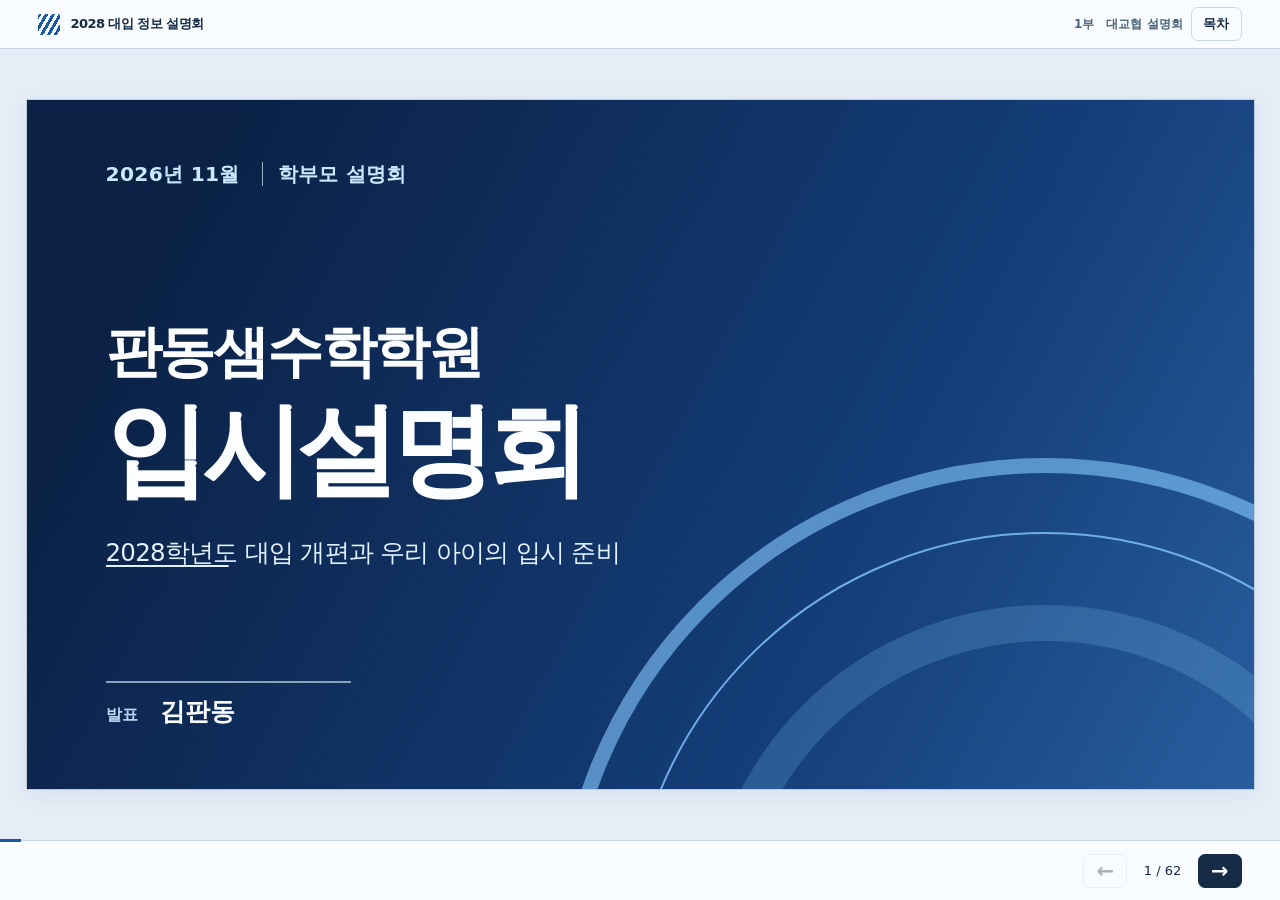
==== blue/index.html @ 4c24818c "Publish blue edition of the admissions presentation" ====
<!doctype html>
<html lang="ko"><head><meta charset="utf-8"><meta name="viewport" content="width=device-width, initial-scale=1,viewport-fit=cover"><meta name="theme-color" content="#12346a"><title>2028 대입 정보 설명회</title><style>
*{box-sizing:border-box}
:root{color-scheme:light;--paper:#f8faff;--ink:#162b46;--jade:#1b58a4;--bright:#8dd2ff;--rule:#c9d8e8;--pink:#a52457;--blue:#1565e4;--gold:#dfecfc;--nav:60px}
html,body{margin:0;height:100%;font-family:"Inter","Pretendard","Apple SD Gothic Neo","Malgun Gothic",system-ui,sans-serif;color:var(--ink);background:#e5edf7}
button,a,input,select{font:inherit}button,a{touch-action:manipulation}button{color:inherit;cursor:pointer}button:focus-visible,a:focus-visible,input:focus-visible,select:focus-visible{outline:3px solid #579eef;outline-offset:3px}button:disabled{opacity:.35;cursor:default}
body{display:grid;grid-template-rows:49px minmax(0,1fr) var(--nav);height:100dvh;overflow:hidden}
.top,.dock{display:flex;align-items:center;gap:12px;padding:0 clamp(12px,3vw,56px);background:#f8fbff;border-color:var(--rule);z-index:2}
.top{border-bottom:1px solid var(--rule);justify-content:space-between;font-size:13px}.brand{display:flex;gap:10px;align-items:center;font-weight:800;letter-spacing:-.04em}.brand i{width:22px;height:21px;display:inline-block;background:repeating-linear-gradient(120deg,var(--jade) 0 3px,transparent 3px 6px);border-radius:2px}.topright,.tools,.moves{display:flex;align-items:center;gap:8px}.partlabel{font-size:12px;font-weight:650;color:#4b647a}
button{background:transparent;border:1px solid var(--rule);border-radius:7px;padding:.43rem .72rem}.dock{border-top:1px solid var(--rule);justify-content:space-between;position:relative}.progress{position:absolute;top:-2px;left:0;height:3px;background:var(--jade);transition:width .25s}.count{font-size:13px;min-width:55px;text-align:center;font-variant-numeric:tabular-nums}.moves button{font-size:21px;font-weight:700;padding:1px 12px;height:34px}.moves #next{background:var(--ink);color:white;border-color:var(--ink)}.tools button,.topright button{font-size:13px;font-weight:650}
main{overflow:auto;overscroll-behavior:contain;padding:clamp(6px,1.4vh,18px) 12px;display:flex;align-items:safe center;justify-content:safe center}
.slide{width:min(96vw,calc((100dvh - 136px)*1.77778),1720px);flex:none;min-width:300px;aspect-ratio:16/9;container-type:inline-size;background:var(--paper);position:relative;border:1px solid #c0cdd9;box-shadow:0 4px 20px #1b345b12;display:flex;flex-direction:column;overflow:hidden;animation:paperIn .22s ease-out}
[hidden]{display:none!important}.sheetHead{margin:2.25cqw 3.3cqw 0;padding-bottom:1.15cqw;border-bottom:2px solid var(--ink);flex:none}.meta,.sheetFoot{display:flex;align-items:center;justify-content:space-between;gap:1em}.meta{font-size:.94cqw;font-weight:700;letter-spacing:.035em;color:#506d87}.meta span:first-child{color:var(--jade)}h1,h2,h3,p,figure,blockquote{margin:0}.sheetHead h1{font-size:clamp(17px,3.05cqw,56px);font-weight:800;letter-spacing:-.065em;line-height:1.14;margin-top:.58cqw;word-break:keep-all}.sheetFoot{font-size:.84cqw;color:#486176;border-top:1px solid var(--rule);padding:.58cqw 0;margin:0 3.3cqw;flex:none}.sheetFoot b{color:var(--ink);font-variant-numeric:tabular-nums}.content{margin:1.05cqw 3.3cqw;flex:1;min-height:0;display:flex;flex-direction:column;justify-content:center;gap:.8cqw;font-size:1.45cqw}.content>h3,.tablegroup h3{font-size:1.35cqw;letter-spacing:-.045em}.content h3{margin-bottom:.28cqw}.legend{float:right;display:flex;gap:.45cqw;margin-top:-1.48cqw}.legend b{font-size:.82cqw;padding:.15cqw .55cqw;background:#a52457;color:white;border-radius:2px}.legend b:nth-child(2){background:#2a3545}.legend b:nth-child(3){background:#2d61b3}.native{border-collapse:separate;border-spacing:0;width:100%;font-size:1.36cqw;line-height:1.18;text-align:center;letter-spacing:-.025em;font-variant-numeric:tabular-nums}.native th,.native td{padding:.38cqw .28cqw;border-bottom:1px solid var(--rule);border-right:1px solid #d0dae2;white-space:normal}.native td:last-child,.native th:last-child{border-right:0}.native thead th{background:#1a477a;color:white;font-weight:750}.native thead tr:nth-child(2) th{background:#dceafa;color:var(--ink)}.native tbody th{background:#e7ecf1;font-weight:700}.native td{background:#ffffff}.native tr:nth-child(even) td{background:#f0f3f7}.native .red,.native .hot{color:var(--pink);font-weight:800}.native .lime{color:#1b60d0;font-weight:750}.native .aqua{color:var(--blue);font-weight:750}.native td.tintgold,.native th.tintgold{background:#e1eefc}.native td.tintblue,.native th.tintblue{background:#ddeaf5}.columns,.types4,.zone,.scatter{display:flex;gap:1.1cqw;align-items:flex-start}.columns>*{flex:1;min-width:0}.columns .native{font-size:1.22cqw}.tablegroup h3{background:#e5eaef;border-top:3px solid var(--jade);padding:.5cqw;text-align:center}.tablegroup:nth-child(2) h3{border-color:#5199ec}.tablegroup:nth-child(3) h3{border-color:#554a79}.ribbon{background:#193d69;color:white;border-left:.55cqw solid var(--bright);padding:.64cqw 1.15cqw;font-size:1.35cqw;font-weight:650;line-height:1.35}.twostack{display:grid;gap:1.25cqw}.zone{align-items:stretch}.zone>div{flex:1}.zone>table{width:54%}.zone p{padding:1.25cqw;border-left:.5cqw solid #6da6e6;background:#e2ecf8;margin-bottom:.9cqw}.zone p:nth-child(2){background:#f8e2e9;border-color:#c95778}.zone p b{margin-left:1cqw}.compare{font-size:1.63cqw}.compare td,.compare th{padding:1.05cqw .6cqw}.region td:nth-child(7){background:#e2ecf5;font-weight:800}.region tbody tr:nth-child(-n+3) td:nth-child(6){background:#e0edfc}.region tbody tr:first-child td:nth-child(2),.region tbody tr:first-child td:nth-child(8){color:var(--pink);font-weight:800}
.itemlist{display:grid;gap:.68cqw}.itemlist>div{display:flex;align-items:baseline;gap:1.5cqw;padding:.8cqw 1cqw;border-bottom:1px solid var(--rule)}.itemlist>div:first-child{border-top:2px solid var(--ink)}.itemlist b{flex:0 0 auto;min-width:3.2cqw;font-size:1.55cqw;color:var(--jade)}.itemlist p{line-height:1.43;white-space:pre-line;word-break:keep-all;font-weight:540}.extract{font-size:1.66cqw;line-height:1.7;border-left:.5cqw solid #a1c3e9;padding:1.3cqw 2cqw;background:#e9eef4}.terms td,.terms th{padding:.28cqw .3cqw}.chart{display:grid;gap:1.15cqw}.keys{display:flex;gap:.55cqw;justify-content:flex-end}.keys i{font-style:normal;padding:.25cqw .75cqw}.barrow{display:flex;align-items:center;gap:1.4cqw}.barrow>b{width:6cqw}.barrow>div{flex:1;display:flex}.barrow span{text-align:center;padding:.62cqw 0;min-width:0;font-weight:750}.k0{background:#183c67;color:white}.k1{background:#3273a6;color:white}.k2{background:#a8d7ea;color:#1b4281}.k3{background:#d8d3f3;color:#32304c}.axis{border-top:1px solid #9fb3c4;padding-top:.35cqw;margin-left:7.4cqw;display:flex;justify-content:space-between;font-size:1cqw}.bands,.letters{display:flex;width:100%;align-items:stretch}.bands>div,.letters span{background:#33558c;color:white;min-width:0;text-align:center;padding:1cqw .1cqw;border-right:1px solid #ffffff8c}.bands>div:nth-child(even),.letters span:nth-child(even){background:#4c7aa2}.bands b,.bands small{display:block}.bands small{font-size:1.1cqw;margin-top:.4cqw}.comparebands{padding:3.3cqw 0;display:grid;gap:4.3cqw;background:linear-gradient(90deg,transparent 10%,#dae3ed 10% 34%,#e0e8f0 34% 66%,#dae3ed 66% 90%,transparent 90%)}.comparebands .bands:last-child>div,.slide[data-n="34"] .bands>div{background:#aaccf3;color:#242d3c}.comparebands .bands:last-child>div:nth-child(even){background:#cce1f8}.scatter>table{width:51%}.scatter figure{flex:1}.scatter img{width:100%;display:block}.scatter figcaption{font-size:1.17cqw;text-align:center;font-weight:700}.types4 section{flex:1;min-width:0;align-self:stretch;border-top:.5cqw solid var(--jade);padding:.8cqw;background:#edf1f5}.types4 h3{font-size:1.65cqw}.types4 small{color:var(--jade);font-weight:800}.types4 p{font-size:1.27cqw;line-height:1.55}.types4 p b{color:#992751}.mini{font-size:.89cqw}.slide[data-n="15"] .native{font-size:1.07cqw}.slide[data-n="15"] .native :is(th,td){padding:.19cqw .15cqw}.slide[data-n="13"] .itemlist p,.slide[data-n="23"] .itemlist p{font-size:1.27cqw}
.hero,.divider,.contents,.end,.closing{height:100%;padding:4.8cqw 5.5cqw;position:relative}.hero,.divider{isolation:isolate;background:#12346a;color:#f7fafd;overflow:hidden}.hero:after,.divider:after{content:"";position:absolute;right:-11%;top:-8%;width:42%;height:145%;background:repeating-linear-gradient(133deg,transparent 0 18px,#e9f2fd48 18px 20px,transparent 20px 33px);transform:skewX(-13deg);z-index:-1}.hero:before{content:"";position:absolute;top:4.7cqw;left:5.6cqw;width:11cqw;height:.5cqw;background:var(--bright)}.year{font-weight:850;letter-spacing:-.095em;font-size:16cqw;line-height:1.06;margin-top:2.2cqw;color:var(--bright)}.hero h1,.end h1{font-size:7.1cqw;letter-spacing:-.085em;line-height:1.12}.occasion{margin-top:2cqw;font-size:2.2cqw;font-weight:650;letter-spacing:-.04em}.authors{margin:4cqw 0 1cqw;font-size:1.4cqw;color:#d1dbe3}.authors b{color:white}.hero small,.divider small,.end small{font-size:1.2cqw}.contents h1{font-size:5cqw;letter-spacing:-.08em;margin:1.3cqw 0 2.4cqw}.contents small{color:var(--jade);font-weight:700}.contents a{display:flex;align-items:center;gap:2cqw;border-top:1px solid #bdcbd7;text-decoration:none;color:inherit;padding:1cqw .3cqw;font-size:2.05cqw;font-weight:650;letter-spacing:-.05em}.contents a b{font-size:1.4cqw;color:var(--jade)}.contents a span{margin-left:auto;color:var(--jade)}.divider{display:flex;flex-direction:column;justify-content:center;gap:1.8cqw}.divider small{color:#d3dce4}.chapterNo{font-size:2.55cqw;color:var(--bright);font-weight:750;margin-top:2.2cqw}.divider h1{font-size:5.7cqw;line-height:1.12;letter-spacing:-.08em;max-width:83%}.divider blockquote{margin:2cqw 0;border-left:.38cqw solid var(--bright);padding-left:1.6cqw;font-size:2.5cqw;line-height:1.5;letter-spacing:-.045em}.closing,.end{display:flex;flex-direction:column;justify-content:center;gap:2.7cqw}.closing p,.end p{font-size:1.8cqw;line-height:1.8}.closing h1{font-size:4.3cqw;letter-spacing:-.065em}.end{background:#e0edff}.end h1{color:#234c80}.end small{margin-top:3cqw}
.slide[data-n="17"] .native{font-size:1.1cqw}.slide[data-n="49"] .itemlist{gap:.3cqw}.slide[data-n="49"] .itemlist>div{padding:.38cqw .9cqw}.ratio tr:nth-child(n) td:nth-last-child(-n+4){background:#e5f0fc}.slide[data-n="12"] .native{font-size:1.2cqw}
dialog{border:1px solid #c4d1db;border-radius:14px;color:var(--ink);padding:0;width:min(720px,94vw);max-height:88dvh;background:#f8fbff;box-shadow:0 24px 96px #051c2d4d}dialog::backdrop{background:#0d2243b8}dialog .dialogHead{display:flex;gap:10px;align-items:center;justify-content:space-between;background:#f7f9fc;border-bottom:1px solid var(--rule);padding:13px 18px;position:sticky;top:0;z-index:2}dialog h2{font-size:19px}dialog .inside{padding:16px 18px;line-height:1.6}dialog img{display:block;width:100%;height:auto}dialog.original{width:min(1500px,98vw)}dialog.original .inside{padding:4px}dialog a{color:#1256c2}.tocLinks{display:grid;gap:3px}.tocLinks a{display:flex;gap:12px;align-items:baseline;padding:7px 9px;text-decoration:none;border-bottom:1px solid var(--rule);font-size:14px;color:var(--ink)}.tocLinks a b{font-size:12px;color:var(--jade)}.tocLinks a[aria-current]{background:#dce9f4}.jumpParts{display:flex;gap:8px;flex-wrap:wrap;margin-bottom:14px}.jumpParts a{background:#e1e9f0;border-radius:5px;padding:4px 9px}.proofList{padding-left:20px}.proofList li{margin:.55rem 0}.proofList small{display:block;color:#496176}.sr{position:absolute;width:1px;height:1px;padding:0;margin:-1px;overflow:hidden;clip-path:inset(50%);white-space:nowrap;border:0}
.slide.mapSlide{background:#111f2a;border-color:#1e3356;color:#f1f5fa}.scene{height:100%;display:flex;flex-direction:column;padding:2.9cqw 4.1cqw 2cqw;gap:1.15cqw;background:radial-gradient(ellipse at 90% 0,#2a3f62,transparent 55%)}.scenehead small,.story small{font-size:1.14cqw;color:#c5def4;font-weight:680;letter-spacing:.035em}.scenehead h1{font-size:3.8cqw;line-height:1.13;letter-spacing:-.07em;margin:.6cqw 0}.mapbox{display:flex;align-items:center;justify-content:center;background:radial-gradient(#7491aa40 1px,transparent 1px) 0 0 / 16px 16px;border-block:1px solid #516c84;overflow:hidden}.transit{width:100%;height:17.5cqw;display:block}.transit path{fill:none;stroke-width:5;stroke-linecap:round}.transit .base{stroke:#dee9f6}.earlyline{stroke:#d1e4fb}.lateline{stroke:#87c1f4}.transit.early .lateline,.transit.late .earlyline{opacity:.23}.station circle{fill:#182a47;stroke:#f1f6fa;stroke-width:2}.station.selected circle{fill:#b3d3f8;stroke:#e6f0fd;stroke-width:3}.station text{fill:#f6f9fc;font-size:14px;letter-spacing:-.03em;text-anchor:middle;font-weight:650}.transit .ripple{stroke:#bedaf9;stroke-width:2;fill:none;transform-box:fill-box;transform-origin:center;animation:ripple 1.8s ease-out 2}.steptabs{display:flex;gap:.6cqw;flex-wrap:wrap}.steptabs button{color:#ccd6e0;border:1px solid #526e86;border-radius:999px;background:#1b3039;font-size:1.23cqw;padding:.5cqw 1.05cqw}.steptabs button[aria-pressed=true]{color:#1b293f;background:var(--bright);border-color:var(--bright);font-weight:750}.story{margin:auto 0;display:grid;gap:1cqw;animation:paperIn .32s ease-out}.story h2{font-size:2.5cqw;letter-spacing:-.057em;line-height:1.25;margin:.25cqw 0 .55cqw}.story p{font-size:1.4cqw;line-height:1.56;color:#d9e1e8;word-break:keep-all}.months,.equation,.forkbox,.materials,.calendar{display:flex;align-items:center;gap:1.2cqw;flex-wrap:wrap;border-top:1px solid #496176;padding-top:1cqw}.months span,.materials span,.equation small,.forkbox span{font-size:1.18cqw}.months b,.equation strong,.forkbox strong,.materials .on{color:var(--bright)}.equation b,.equation strong,.forkbox strong{font-size:2.05cqw}.equation i,.forkbox i{color:#92a9bc;font-style:normal}.materials span{padding:.5cqw .75cqw;border:1px solid #536e87;border-radius:4px}.materials .on{border-color:var(--bright)}.calendar{display:grid;grid-template-columns:repeat(5,1fr);gap:.6cqw}.calendar>div{padding:.5cqw .85cqw;border-left:2px solid #b6d2f2}.calendar :is(b,span,small){display:block}.calendar b{font-size:2cqw;color:#ecf4fd}.calendar span{font-size:1.07cqw}
@keyframes paperIn{from{opacity:.45;transform:translateY(4px)}to{opacity:1;transform:none}}@keyframes ripple{from{transform:scale(.65);opacity:.95}to{transform:scale(1.6);opacity:0}}
main.zoom{display:block}.zoom .slide{width:max(1120px,110vw);margin:0 auto}.zoom .native tbody th:first-child{position:sticky;left:0;z-index:1}
@media(max-height:550px) and (orientation:landscape){body{grid-template-rows:31px minmax(0,1fr) 36px}.slide{width:min(96vw,calc((100dvh - 76px)*1.77778))}main{padding:3px}.top,.dock{padding:0 12px}.tools button,.topright button{font-size:12px;padding:2px 8px}.moves button{height:29px}.partlabel{font-size:11px}}
@media(max-width:700px) and (orientation:portrait){
 body{grid-template-rows:46px minmax(0,1fr) calc(54px + env(safe-area-inset-bottom))}.top,.dock{padding-inline:10px;gap:5px}.dock{padding-bottom:env(safe-area-inset-bottom)}.topright,.tools,.moves{gap:4px}.partlabel{display:none}.tools button,.topright button{font-size:12px;padding:6px 7px}.moves button{padding:1px 8px}.count{min-width:42px;font-size:11px}.brand{font-size:12px}.brand i{width:17px;height:17px}
 main{display:block;padding:7px}.slide{width:100%;min-width:0;min-height:calc(100dvh - 120px);height:auto;aspect-ratio:auto;border-radius:4px;overflow:visible}.sheetHead{margin:16px 13px 0;padding-bottom:10px}.sheetHead h1{font-size:25px;line-height:1.17;margin-top:6px}.meta{font-size:10px}.legend{float:none;margin:6px 0 0;gap:4px}.legend b{font-size:10px;padding:1px 5px}.content{font-size:15px;gap:12px;margin:13px 11px;display:block;min-width:0;overflow-x:auto}.content>*+*{margin-top:11px}.content h3,.tablegroup h3{font-size:15px}.tablegroup h3{padding:6px 3px}.native,.columns .native,.slide[data-n="15"] .native,.slide[data-n="12"] .native,.slide[data-n="17"] .native{font-size:13px;line-height:1.28}.native th,.native td,.slide[data-n="15"] .native :is(th,td){padding:5px 4px}.native th:first-child{position:sticky;left:0;z-index:1}.native tbody th{white-space:nowrap}.native td{min-width:34px}.sheetFoot{font-size:10px;margin:10px 13px;padding:7px 0}.columns,.types4,.zone,.scatter{display:grid;gap:13px}.zone>table,.scatter>table{width:100%}.twostack{gap:12px}.ribbon{font-size:14px;padding:8px 10px}.itemlist{gap:0}.itemlist>div{padding:10px 2px;gap:10px;align-items:flex-start}.itemlist b{font-size:14px;min-width:24px}.itemlist p,.slide[data-n="13"] .itemlist p,.slide[data-n="23"] .itemlist p{font-size:14px;line-height:1.48}.extract{font-size:15px;padding:12px}.chart{gap:10px}.barrow>b{font-size:12px;width:41px}.barrow span{font-size:10px;padding:7px 0}.keys i,.axis{font-size:10px}.axis{margin-left:44px}.bands b,.letters span{font-size:12px}.bands small{font-size:10px}.comparebands{padding:30px 0;gap:38px}.zone p{font-size:16px;padding:10px}.types4 section{padding:10px}.types4 p,.types4 h3,.scatter figcaption{font-size:14px}.types4 small{font-size:12px}.hero,.divider,.contents,.end,.closing{flex:1;min-height:calc(100dvh - 125px);padding:32px 22px}.hero{display:flex;flex-direction:column;justify-content:center}.hero:before{top:32px;left:22px}.year{font-size:28cqw}.hero h1,.end h1{font-size:11cqw}.occasion{font-size:21px;margin:18px 0}.authors{font-size:14px;line-height:1.9;max-width:275px}.hero small,.divider small,.end small{font-size:12px}.contents h1{font-size:42px}.contents a{font-size:18px;padding:13px 0}.contents a b{font-size:14px}.chapterNo{font-size:20px}.divider h1{font-size:40px;max-width:100%}.divider blockquote{font-size:22px;padding-left:12px;margin:20px 0}.closing h1{font-size:30px}.closing p,.end p{font-size:16px}
 .scene{padding:20px 14px;min-height:calc(100dvh - 125px);gap:14px}.scenehead small,.story small{font-size:12px}.scenehead h1{font-size:28px;margin:6px 0}.mapbox{margin-inline:-7px}.transit{height:clamp(132px,41vw,220px)}.station text{font-size:17px}.steptabs{gap:5px}.steptabs button{font-size:13px;padding:5px 9px}.story{gap:12px;margin:0}.story h2{font-size:23px;margin:5px 0}.story p{font-size:15px}.months,.materials,.equation,.forkbox,.calendar{padding-top:12px;gap:6px}.materials span,.months span,.equation small,.forkbox span,.calendar small,.calendar span{font-size:12px}.equation b,.equation strong,.forkbox strong,.calendar b{font-size:18px}.calendar{grid-template-columns:repeat(3,1fr);row-gap:10px}.calendar>div{padding:3px 6px}
 main.zoom .slide{width:100%;margin:0}.zoom .content{font-size:18px}.zoom .native,.zoom .columns .native{font-size:17px}.zoom .native td{min-width:55px}.zoom .itemlist p{font-size:18px}
}
@media(prefers-reduced-motion:reduce){*,*:before,*:after{animation:none!important;transition:none!important;scroll-behavior:auto!important}}


.distribution{table-layout:fixed}.distribution thead tr:first-child th:first-child{width:32%}.distribution thead tr:first-child th:nth-child(2){width:18%}.distribution thead tr:first-child th:nth-child(3){width:50%}.grades{display:flex;justify-content:space-around;font-size:.95em}.native .plotcell{position:relative;padding:0;overflow:hidden}.dotrow{position:absolute;inset:0;overflow:hidden;background:#e1eefc}.dotrow img{display:block;position:absolute;width:100%;height:1500%;left:0}.scenehead h1,.story h2{word-break:keep-all;text-wrap:balance}.transit .trail{stroke:#cce2fa;stroke-width:3;stroke-dasharray:1;stroke-linecap:round;filter:drop-shadow(0 0 2px #afd1f8)}.typegrid{display:grid;grid-template-columns:repeat(4,1fr);border-block:1px solid #506b83}.typegrid>div{padding:.9cqw;border-right:1px solid #475e73}.typegrid>div:last-child{border-right:0}.typegrid .active{background:#d4e6fb;color:#1b2a43}.typegrid :is(b,small,span){display:block}.typegrid span{font-size:1.05cqw}.typegrid b{font-size:1.5cqw;margin:.3cqw 0}.typegrid small{font-size:1.1cqw;color:inherit;font-weight:450}.scoreSplit{display:flex;height:5.1cqw;align-items:stretch}.scoreSplit>div{width:60%;display:flex;align-items:center;gap:1.2cqw;background:#d4e5f5;color:#15366a;padding:.3cqw 1.3cqw}.scoreSplit>div+div{width:40%;background:#cbe1fa}.scoreSplit b{font-size:3.4cqw;line-height:1}.scoreSplit span{font-weight:700}.branchrail{display:flex;align-items:center;font-size:1.4cqw;gap:1cqw}.branchrail>b{font-size:1.6cqw}.branchrail>i{width:4cqw;height:2px;background:#bdd9f9}.branchrail>div{display:flex;gap:.6cqw}.branchrail span{border:1px solid #526e86;color:#b3c3d0;border-radius:3px;padding:.75cqw 1.4cqw}.branchrail .lit{background:#d5e7fb;color:#1c293e;font-weight:750;border-color:#d5e7fb}.inkEm{color:#9d2353;font-weight:750}.inkAqua{color:#145fd8;font-weight:750}.native strong{color:var(--pink)}.slide[data-n="10"] .comparebands{position:relative}.slide[data-n="10"] .comparebands:before,.slide[data-n="10"] .comparebands:after{content:"";position:absolute;top:3.1cqw;height:5.8cqw;width:5.7%;border:2px solid #3798c2;background:#499dc325;pointer-events:none}.slide[data-n="10"] .comparebands:before{left:34%}.slide[data-n="10"] .comparebands:after{left:60%;border-color:#a93378;background:#b7297425}.slide[data-n="34"] .letters:first-of-type span:nth-child(-n+2){box-shadow:inset 0 0 0 2px #dc739f}.slide[data-n="34"] .letters:last-child span:first-child{background:#4473a9}
@media(max-width:700px) and (orientation:portrait){.distribution{min-width:720px}.typegrid{grid-template-columns:repeat(2,1fr)}.typegrid>div{padding:7px 9px}.typegrid span,.typegrid small{font-size:11px}.typegrid b{font-size:15px}.scoreSplit{height:52px}.scoreSplit b{font-size:28px}.scoreSplit span{font-size:13px}.branchrail{font-size:12px;gap:5px}.branchrail>b{font-size:13px}.branchrail>i{width:10px}.branchrail span{padding:6px 5px}.slide[data-n="10"] .comparebands:before,.slide[data-n="10"] .comparebands:after{top:29px;height:38px}}


@media (max-width:700px) and (orientation:portrait){
  main:not(.zoom):has(.slide[data-n="1"]:not([hidden])){display:grid;align-items:center}
  main:not(.zoom) .slide[data-n="1"]{min-height:0;aspect-ratio:16 / 9;overflow:hidden}
  main:not(.zoom) .hero{display:block;min-height:0;padding:4.8cqw 5.5cqw}
  main:not(.zoom) .hero:before{top:4.7cqw;left:5.6cqw}
  main:not(.zoom) .hero .year{font-size:16cqw}
  main:not(.zoom) .hero h1{font-size:7.1cqw}
  main:not(.zoom) .hero .occasion{font-size:2.2cqw;margin:2cqw 0 0}
  main:not(.zoom) .hero .authors{font-size:1.4cqw;margin:4cqw 0 1cqw;line-height:normal}
}

/* Printed-table shading and text denote independent categories. */
.slide[data-n="8"] .source-group-1{--group-paper:#fbe6d5}
.slide[data-n="8"] .source-group-2{--group-paper:#ffffff}
.slide[data-n="8"] .source-group-3{--group-paper:#d4eaf6}
.slide[data-n="8"] .native tbody tr>:is(th,td){background:var(--group-paper)}
.slide[data-n="12"] .terms tbody td{background:white}
.slide[data-n="12"] .terms .term-cream td{background:#f1f7fe}
.slide[data-n="12"] .terms .term-peach td{background:#fde2cf}
.slide[data-n="12"] .terms tbody th{background:#f1f1f1}
.slide[data-n="12"] .terms tbody tr:nth-child(7) th{background:#ecf3f8}
.slide[data-n="12"] .terms td:last-child .inkEm{color:inherit;font-weight:inherit}
.slide .legend .med-key{background:#713c91}
.native td.med-min{color:#713c91;font-weight:800}
.slide .legend .science-key{background:#196136}
.slide[data-n="20"] tbody td{background:#ffffff;color:var(--ink);font-weight:500}
.slide[data-n="20"] tbody tr td:last-child{background:#eef5fd}
.science-ink{color:#196136;font-weight:800}
.subject-ink{color:#007080;font-weight:750}
.slide[data-n="21"] .native tbody tr>td{background:#ffffff}
.slide[data-n="21"] .native tbody tr>th,.slide[data-n="21"] .native tbody tr>td:last-child{background:#e3eefb}
.slide[data-n="21"] .native tbody tr.linked-cohort>:is(th,td){background:#dde9f7}
.slide[data-n="21"] .columns>div:nth-child(2) .tablegroup:last-child h3{background:#dbeafc;border-color:#368aea}
.aligned-scroll{width:100%;overflow:auto}
.slide .aligned-admissions{table-layout:fixed;font-size:1.24cqw}
.slide .aligned-admissions th,.slide .aligned-admissions td{padding:.37cqw .21cqw;overflow-wrap:anywhere}
.slide .aligned-admissions thead tr:first-child th{background:#daeafb;color:var(--ink);border-top:2px solid #3a89e2}
.slide .aligned-admissions thead tr:first-child th:last-child{background:#e2e8ed;border-color:#57758e}
.slide .aligned-admissions thead tr:nth-child(2) th:nth-child(n+6){background:#dce3e9}
.slide .aligned-admissions .table-gap,.slide .aligned-admissions .table-missing{background:var(--paper);border:none;padding:0}
.grade-figure{margin:0;font-variant-numeric:tabular-nums}
.grade-figure figcaption{display:flex;align-items:baseline;justify-content:space-between;margin-bottom:2.3cqw;font-size:1.6cqw;font-weight:750}
.grade-figure figcaption span{font-size:1.15cqw;color:#465e72;font-weight:500}
.grade-rows{display:grid;grid-template-columns:8.4cqw minmax(0,1fr);align-items:stretch}
.grade-rows h3{display:flex;align-items:center;font-size:1.85cqw;letter-spacing:-.035em;margin:0}
.grade-band{display:grid;min-height:7.9cqw}
.grade-band>div{background:#e3e9ee;color:#233045;display:flex;align-items:center;justify-content:center;flex-direction:column;border-right:1px solid var(--paper);min-width:0}
.grade-band>div:nth-child(even){background:#d7dfe7}
.grade-band b{font-size:2.05cqw;line-height:1.2;letter-spacing:-.03em}
.grade-band small{font-size:1.14cqw;margin-top:.3cqw}
.grade-rows h3:nth-last-child(2)+.grade-band>div{background:#dce4ee}
.grade-rows h3:nth-last-child(2)+.grade-band>.widest{background:#294776;color:white}
.grade-band .widest b{font-size:3.05cqw}
.grade-bridge{grid-column:2;position:relative;height:4.1cqw}
.grade-bridge>div{position:absolute;left:34%;width:32%;inset-block:0;display:grid;grid-template-columns:6fr 20fr 6fr}
.grade-bridge span{display:grid;place-items:center;font-size:1.2cqw;font-weight:700;color:#323e51;background:#e2e8ed}
.grade-bridge span:first-child{background:#d3e4ff;color:#184c83;border-block:2px solid #3978b7}
.grade-bridge span:last-child{background:#f7dce2;color:#872c44;border-block:2px solid #b74c67}
.grade-takeaway{margin:2cqw 0 1.3cqw 8.4cqw;font-size:1.5cqw;line-height:1.55;color:#3f4e66;word-break:keep-all}
.grade-takeaway b{color:var(--ink);margin-right:.35em}
.distribution .grades{display:grid;grid-template-columns:repeat(9,1fr)}
.distribution thead tr:last-child th:last-child{padding-inline:0}
.distribution .distribution-row{position:absolute;width:100%;height:100%;inset:0;display:block;background:#f1f7fd;fill:none}
.distribution-row .plot-grid{stroke:#98abc0;stroke-width:1;stroke-dasharray:4 3}
.distribution-row .plot-circles{stroke:#145ed5;stroke-width:1.9}
.distribution-row .plot-crosses{stroke:#9c372c;stroke-width:1.8;stroke-linecap:round}
.slide[data-n="35"]{--zone-col:#3e78ab;--zone-row:#b63864}
.slide[data-n="35"] .zone>div>p{background:#e2ecf4;border-color:var(--zone-col)}
.slide[data-n="35"] .zone>div>p:nth-child(2){background:#f6e3ea;border-color:var(--zone-row)}
.zone-direction{display:block;font-size:1.07cqw;font-weight:700;line-height:1.35;margin-bottom:.28cqw}
.slide[data-n="35"] .zones{table-layout:fixed}
.slide[data-n="35"] .zones tr>:first-child{width:21%}
.slide[data-n="35"] .zones [data-zone],.slide[data-n="35"] .zones th{position:relative}
/* Shared by the overview matrix and the full-size Zone example. */
.native.zones td[data-zone="1"] { --zone-paper: #d5e4f7; }
.native.zones td[data-zone="2"] { --zone-paper: #cbe1fa; }
.native.zones td[data-zone="3"] { --zone-paper: #e2dcf0; }
.native.zones td[data-zone="4"] { --zone-paper: #dce8f3; }
.native.zones td[data-zone="5"] { --zone-paper: #e3effc; }
.native.zones td[data-zone="6"] { --zone-paper: #f4d0d1; }
.native.zones td[data-zone="7"] { --zone-paper: #e4e9ee; }
.native.zones td[data-zone="8"] { --zone-paper: #c0d9ee; }
.native.zones td[data-zone="9"] { --zone-paper: #c6c3d4; }
.native.zones td[data-zone] { background: var(--zone-paper); }
.zones .zone-col::before,.zones .zone-row::after{content:"";position:absolute;pointer-events:none;z-index:1}
.zones .zone-col::before{background:var(--zone-col);width:max(3px,.34cqw);top:-1px;bottom:-1px;left:10%}
.zones .zone-row::after{background:var(--zone-row);height:max(3px,.34cqw);left:-1px;right:-1px;top:17%}
.zones thead .zone-col::before{top:16%;border-radius:3px 3px 0 0}
.zones tbody tr:nth-child(2) .zone-col::before{bottom:15%;border-radius:0 0 3px 3px}
.zones th.zone-row::after{left:14%;border-radius:3px 0 0 3px}
.zones tr:first-child td.zone-row:nth-child(3)::after{right:10%;border-radius:0 3px 3px 0}
@media(max-width:700px) and (orientation:portrait){
 .slide .aligned-admissions{font-size:13px;min-width:780px}
 .slide .aligned-admissions th,.slide .aligned-admissions td{padding:5px 4px}
 .grade-figure figcaption{font-size:16px;gap:8px;margin-bottom:15px}
 .grade-figure figcaption span{font-size:11px}
 .grade-rows{grid-template-columns:100%}
 .grade-rows h3{font-size:15px;margin:0 0 5px}
 .grade-rows h3:nth-last-child(2){margin:3px 0 5px}
 .grade-band{min-height:53px}
 .grade-band b{font-size:15px}.grade-band small{font-size:9px}
 .grade-band .widest b{font-size:22px}
 .grade-bridge{grid-column:1;height:26px}
 .grade-bridge span{font-size:11px}
 .grade-takeaway{margin:12px 0;font-size:14px}
 .zone-direction{font-size:12px}
}

.slide[data-n="35"] .zone [data-zone-key]{color:var(--ink)}
.slide[data-n="35"] [data-zone-key="1"]{background:#e6eff9}
.slide[data-n="35"] [data-zone-key="2"]{background:#cbe1fa}
.slide[data-n="35"] [data-zone-key="3"]{background:#e2dcf0}
.slide[data-n="35"] [data-zone-key="4"]{background:#dce8f3}

/* Data and keys share semantic ink. Cell shading is independent of the glyph color. */
:root{
  --ref-minimum:#a52457; --ref-medical:#713c91; --ref-science:#196136;
  --ref-record:#006c85; --ref-subject:#007080; --ref-plain:var(--ink,#162b46);
}
.legend [data-legend="minimum"],[data-source-ink="minimum"]{--reference-ink:var(--ref-minimum)}
.legend [data-legend="plain"]{--reference-ink:var(--ref-plain)}
.legend [data-legend="medical"],[data-source-ink="medical"]{--reference-ink:var(--ref-medical)}
.legend [data-legend="record"],[data-source-ink="record"]{--reference-ink:var(--ref-record)}
.legend [data-legend="science"],[data-source-ink="science"]{--reference-ink:var(--ref-science)}
[data-source-ink="subject"]{--reference-ink:var(--ref-subject)}
[data-source-ink="blue-note"]{--reference-ink:#344d82}
[data-source-ink="total"],[data-source-ink="coral"]{--reference-ink:#9c3c40}
[data-source-ink="on-dark"],[data-source-ink="header-focus"]{--reference-ink:#ffdc81}
.slide .legend b[data-legend]{background:var(--reference-ink);color:#ffffff}
.slide .content [data-source-ink]{color:var(--reference-ink);font-weight:750}
[data-source-paper="white"]{--reference-paper:#ffffff}
[data-source-paper="blue"]{--reference-paper:#e3eefb}
[data-source-paper="sky"]{--reference-paper:#c1e4f3}
[data-source-paper="cream"]{--reference-paper:#f4f7fc}
[data-source-paper="lemon"]{--reference-paper:#f6f3ad}
[data-source-paper="gold"]{--reference-paper:#f9dc86}
[data-source-paper="peach"]{--reference-paper:#f9e2d0}
[data-source-paper="pink"]{--reference-paper:#f5d5e2}
[data-source-paper="lilac"]{--reference-paper:#e3dff1}
[data-source-paper="gray"]{--reference-paper:#e1e6ed}
.slide[data-n] .content .native tr>[data-source-paper],
.slide[data-n] .content .itemlist>[data-source-paper]{background:var(--reference-paper)}
.slide[data-n="34"] .itemlist+.letters span:nth-child(-n+2){background:#91466a;color:#ffffff}
.slide[data-n="34"] .letters span:nth-child(3){color:#d0e4fb;font-weight:750}


[data-source-paper="mint"]{--reference-paper:#d9e9d4}
.slide[data-n="29"] thead th{background:#dbe7f2;color:#273957}
.slide[data-n="6"] mark.inkEm{color:#242c3a;background:#cee3fa}

.academy-cover{position:absolute;inset:0;display:flex;flex-direction:column;align-items:flex-start;justify-content:center;isolation:isolate;overflow:hidden;padding:4.8cqw 6.4cqw;background:#102d57;color:#fbfdff}
.cover-art{position:absolute;inset:0;z-index:-1;overflow:hidden;background:linear-gradient(118deg,#0b2145 12%,#143e79 68%,#285e9f)}
.cover-art i{position:absolute;right:-23cqw;bottom:-53cqw;width:80cqw;aspect-ratio:1;border:1.25cqw solid #86caff;border-radius:50%;opacity:.6}
.cover-art i:nth-child(2){right:-17cqw;bottom:-47cqw;width:68cqw;border-width:.18cqw;opacity:.8}
.cover-art i:nth-child(3){right:-11cqw;bottom:-41cqw;width:56cqw;border-width:3cqw;opacity:.2}
.cover-edition,.cover-speaker{font-size:1.65cqw;font-weight:650;letter-spacing:.015em}
.cover-edition{position:absolute;top:5cqw;left:6.4cqw;color:#cce8ff}.cover-edition span{margin-left:1.2cqw;padding-left:1.2cqw;border-left:1px solid #9aafc1}
.academy-cover h1{font-size:8.3cqw;letter-spacing:-.065em;line-height:1.16;font-weight:820}
.academy-cover h1 span{display:block;font-size:4.55cqw;font-weight:600;margin-bottom:.5cqw;letter-spacing:-.04em}
.cover-sub{font-size:2cqw;margin-top:2.2cqw;letter-spacing:-.03em;color:#e2f1ff}
.cover-speaker{position:absolute;bottom:5cqw;left:6.4cqw;border-top:.18cqw solid #8ba3b8;padding-top:1cqw;min-width:20cqw;font-size:2.05cqw}
.cover-speaker span{font-size:1.28cqw;margin-right:1cqw;color:#bdd9f6}
.family-inner{position:absolute;inset:0;display:flex;flex-direction:column;padding:2.1cqw 4.2cqw 1.25cqw;color:#1e355b;background:#f6f9fc;line-height:1.36;word-break:keep-all}
.family-inner header p,.family-inner footer{display:flex;justify-content:space-between;color:#475f74;font-size:1.08cqw;font-weight:650}
.family-inner h1{font-size:3.2cqw;line-height:1.2;letter-spacing:-.055em;margin:.5cqw 0 .95cqw}
.family-inner nav{display:flex;border-block:1px solid #b1c1cf}
.family-inner nav button{flex:1;border:0;border-right:1px solid #ccd7e0;border-radius:0;font-size:1.45cqw;font-weight:700;padding:.68cqw .2cqw}
.family-inner nav button:last-child{border-right:0}.family-inner nav button[aria-pressed=true]{background:#23558c;color:#ffffff}
.family-panel{flex:1;min-height:0;padding:1.45cqw 0 .7cqw;display:flex;flex-direction:column;justify-content:center;gap:1.05cqw}
.family-panel h2{font-size:2.65cqw;letter-spacing:-.055em;line-height:1.22}
.family-panel h3{font-size:2.05cqw;letter-spacing:-.05em;margin:0}.family-panel h4{font-size:1.5cqw;margin:1.4cqw 0 .45cqw}
.guide-pair{display:grid;grid-template-columns:1.16fr 1fr;gap:2.7cqw;align-items:stretch}
.cohorts{width:100%;border-collapse:collapse;margin-top:.9cqw;font-size:1.52cqw;font-variant-numeric:tabular-nums}
.cohorts :is(th,td){text-align:left;padding:.42cqw .8cqw;border-bottom:1px solid #cad5df}
.cohorts thead{font-size:1.24cqw;background:#e2e7ee}.cohorts tbody tr:nth-child(2){color:white;background:#2c589f;font-weight:750}
.cohorts tbody tr:nth-last-child(-n+2){background:#d1e5ff}
.guide-pair aside,.guide-plans article{background:#e8edf2;padding:1.7cqw 2cqw}
.family-panel p,.family-panel li,.family-panel dd{font-size:1.53cqw;line-height:1.45}
.guide-pair aside p,.guide-plans article p{margin-top:.55cqw}.family-panel ul{padding-left:1.45cqw;margin:.45cqw 0 0}.family-panel ul li+li{margin-top:.37cqw}
.family-panel .guide-note{margin-top:.45cqw;padding:.8cqw 1.1cqw;border-left:.35cqw solid #649ad9;background:#e4eef9;font-size:1.38cqw}
.family-inner footer{margin-top:auto;padding-top:.45cqw;border-top:1px solid #c1cdd9;font-size:.98cqw}
.guide-dates,.guide-summary{margin:.3cqw 0 0;padding:0;list-style:none}
.guide-dates li,.guide-summary div{display:grid;align-items:center;grid-template-columns:15cqw 13cqw 1fr;gap:1.4cqw;border-bottom:1px solid #c4d0db;padding:1.02cqw .8cqw}
.guide-dates li:nth-child(3){background:#dee8f4}.guide-dates strong,.guide-summary dt{color:#1e4a93;font-size:1.95cqw;font-weight:750}.guide-dates b{font-size:1.4cqw}
.guide-issues,.guide-plans{display:grid;grid-template-columns:1fr 1fr;gap:1.1cqw}
.guide-issues>div{border-top:.22cqw solid #6e8ca6;background:#e7ecf2;padding:1.3cqw 1.7cqw}.guide-issues small{display:block;font-size:1.2cqw;color:#486279;margin-bottom:.4cqw}
.guide-plans{gap:1.8cqw}.guide-plans article{border-top:.32cqw solid #3163b4}.guide-plans article+article{background:#e4eef9;border-color:#5192db}.guide-plans ul{margin-top:1.2cqw}.guide-plans li{padding:.25cqw 0}
.guide-summary div{grid-template-columns:21cqw 1fr;padding:1.4cqw 1cqw}.guide-summary dd{margin:0}
@media(prefers-reduced-motion:no-preference){.family-panel:not([hidden]){animation:paperIn .2s ease-out}}
@media(max-width:700px) and (orientation:portrait){
 main:not(.zoom):has(.slide[data-n="1"]:not([hidden])),main:not(.zoom):has(.family-guide:not([hidden])){display:flex;align-items:center;justify-content:center}
 main:not(.zoom) .slide[data-n="1"],main:not(.zoom) .family-guide{width:100%;height:auto;min-height:0;aspect-ratio:16/9;overflow:hidden}
 .zoom .slide[data-n="1"],.zoom .family-guide{aspect-ratio:16/9;min-height:0}
}

/* Part 1 reading cues. The base rules are also the reduced-motion and print state. */
body[data-former-map-count] .slide,
body[data-former-map-count] .family-panel:not([hidden]) { animation: none; }
[data-cue] {
  --cue-delay: 100ms;
  --cue-ease: cubic-bezier(.22,.68,.22,1);
}
[data-cue="line"] {
  --cue-length: 100%;
  background-image: linear-gradient(currentColor,currentColor);
  background-repeat: no-repeat;
  background-position: left bottom;
  background-size: var(--cue-length) max(1.5px,.09em);
  -webkit-box-decoration-break: clone;
  box-decoration-break: clone;
}
.cover-sub [data-cue="line"] { --cue-length: min(5em,100%); }
[data-cue]:not([data-cue="line"]) { position: relative; }
[data-cue]:not([data-cue="line"])::after {
  content: "";
  position: absolute;
  inset: 0;
  z-index: 1;
  pointer-events: none;
}
[data-cue="sweep"]::after, [data-cue="finish"]::after, [data-cue="down"]::after {
  background: #2e79ba21;
  box-shadow: inset 0 -2px #3e74a4;
}
[data-cue="down"]::after { box-shadow: inset 2px 0 #3e74a4; }
[data-cue="ring"]::after, [data-cue="finish"]::after {
  box-shadow: inset 0 0 0 2px #2e5eab, inset 0 0 0 3px #ffffffe0;
}
@keyframes cue-underline {
  from { background-size: 0 max(1.5px,.09em); }
  to { background-size: var(--cue-length) max(1.5px,.09em); }
}
@keyframes cue-right { from { clip-path: inset(0 100% 0 0); } to { clip-path: inset(0); } }
@keyframes cue-down { from { clip-path: inset(0 0 100% 0); } to { clip-path: inset(0); } }
@keyframes cue-outline { from { opacity: 0; } to { opacity: 1; } }
@keyframes cue-zone-fill { from { background-color: #e6eff9; } to { background-color: var(--zone-paper); } }

@media screen and (prefers-reduced-motion: no-preference) {
  .cue-active [data-cue="line"] {
    animation: cue-underline 350ms var(--cue-ease) var(--cue-delay) both;
  }
  .cue-active [data-cue]:not([data-cue="line"])::after {
    animation: var(--cue-reveal, cue-right) 320ms var(--cue-ease) var(--cue-delay) both;
  }
  .cue-active [data-cue="down"]::after { --cue-reveal: cue-down; }
  .cue-active [data-cue="ring"]::after { --cue-reveal: cue-outline; }

  /* Each segment runs inside its own matrix cell and follows it when zoomed. */
  .slide[data-n="35"].cue-active .zones .zone-col::before { animation: cue-down 125ms linear 100ms both; }
  .slide[data-n="35"].cue-active .zones tbody tr:first-child .zone-col::before { animation-delay: 225ms; }
  .slide[data-n="35"].cue-active .zones tbody tr:nth-child(2) .zone-col::before { animation-delay: 350ms; }
  .slide[data-n="35"].cue-active .zones .zone-row::after { animation: cue-right 125ms linear 450ms both; }
  .slide[data-n="35"].cue-active .zones td.zone-col.zone-row::after { animation-delay: 575ms; }
  .slide[data-n="35"].cue-active .zones td.zone-row:not(.zone-col)::after { animation-delay: 700ms; }
  .slide[data-n="35"].cue-active .zones [data-zone="1"] { animation: cue-zone-fill 310ms ease-out 825ms both; }
}
@media print {
  [data-cue], .zones { -webkit-print-color-adjust: exact; print-color-adjust: exact; }
}

/* Entry cues for the grade guide and the first minimum-score legend. */
.family-topic {
  align-self: flex-start;
  padding: .32cqw .9cqw;
  background: #23558c;
  color: white;
  font-size: 1.45cqw;
  font-weight: 700;
}
.cohorts .reform-possible { background-color: #d1e5ff; }
.legend-intro [data-legend="minimum"], .legend-intro [data-source-ink="minimum"] { --entry-delay: 500ms; }
.legend-intro [data-legend="plain"], .legend-intro [data-source-ink="plain"] { --entry-delay: 1450ms; }
.legend-intro [data-legend="medical"], .legend-intro [data-source-ink="medical"] { --entry-delay: 2400ms; }
.slide.legend-intro .content [data-source-ink="plain"] { --reference-ink: var(--ref-plain); font-weight: inherit; }

@keyframes grade-fill { from { background-size: 0% 100%; } to { background-size: 100% 100%; } }
@keyframes legend-appear { from { opacity: 0; } to { opacity: 1; } }
@keyframes legend-ink { from { color: #111111; } to { color: var(--reference-ink); } }
@keyframes plain-underline {
  0%, 100% { text-decoration-color: transparent; }
  35%, 70% { text-decoration-color: currentColor; }
}
@media screen and (prefers-reduced-motion: no-preference) {
  .family-guide:not([hidden]) .cohorts tr.reform-possible {
    background: linear-gradient(#d1e5ff, #d1e5ff) left center / 100% 100% no-repeat;
    animation: grade-fill 850ms ease-out both;
  }
  .legend-intro:not([hidden]) [data-legend] {
    animation: legend-appear 330ms ease-out var(--entry-delay) both;
  }
  .legend-intro:not([hidden]) [data-source-ink] {
    animation: legend-ink 420ms ease-out var(--entry-delay) both;
  }
  .legend-intro:not([hidden]) [data-source-ink="plain"] {
    text-decoration: underline transparent;
    text-underline-offset: .12em;
    animation: legend-ink 420ms ease-out var(--entry-delay) both,
               plain-underline 850ms ease-in-out var(--entry-delay) both;
  }
}

</style><style>
/* Phone reading layout for the Part 1 deck. */
@media screen and (pointer: coarse) and (max-width: 700px), screen and (pointer: coarse) and (orientation: landscape) and (max-height: 550px) and (max-width: 1000px) {
  body[data-former-map-count] {
    grid-template-rows: auto minmax(0, 1fr) auto;
    -webkit-text-size-adjust: 100%;
    text-size-adjust: 100%;
  }
  .top, .dock { padding: 3px max(8px, env(safe-area-inset-right)) 3px max(8px, env(safe-area-inset-left)); gap: 4px; }
  .dock { padding-bottom: max(3px, env(safe-area-inset-bottom)); flex-wrap: wrap; }
  .topright, .moves, .tools { gap: 3px; }
  .topright button, .tools button, .moves button { min-height: 36px; padding: 4px 7px; font-size: 13px; }
  .moves button { min-width: 36px; font-size: 20px; }
  .count { min-width: 45px; font-size: 12px; }
  .brand { font-size: 13px; }
  .partlabel { display: none; }
  body main, body main.zoom, body main:not(.zoom):has(.slide:not([hidden])) {
    display: block; padding: 6px; min-width: 0; overflow: auto;
  }
  body main .slide[data-n], body main:not(.zoom) .slide[data-n], body main.zoom .slide[data-n] {
    width: 100%; min-width: 0; max-width: 100%; height: auto; min-height: 0;
    aspect-ratio: auto; overflow: visible; margin: 0; word-break: keep-all;
    letter-spacing: normal; --reading-text: 16px; --table-text: 14px;
  }
  body main.zoom .slide[data-n] { --reading-text: 19px; --table-text: 17px; }
  .slide .sheetHead { margin: 16px 12px 0; padding: 0 0 10px; }
  .sheetHead .meta, .slide .sheetFoot { font-size: 12px; line-height: 1.4; }
  .slide .sheetHead h1 { font-size: 25px; line-height: 1.27; margin-top: 6px; }
  .sheetHead .legend { float: none; margin: 7px 0 0; gap: 5px; flex-wrap: wrap; }
  .sheetHead .legend b { font-size: 12px; padding: 2px 6px; }
  .slide .sheetFoot { margin: 10px 12px; padding-top: 8px; }
  main .slide .content {
    display: grid; grid-template-columns: minmax(0, 1fr); justify-content: stretch;
    margin: 14px 12px; gap: 14px; overflow: visible; font-size: var(--reading-text); line-height: 1.5;
  }
  .content > * + * { margin-top: 0; }
  .content :is(.columns, .types4, .zone, .scatter, .twostack), .guide-pair {
    display: grid; grid-template-columns: minmax(0, 1fr); gap: 16px;
  }
  .content :is(.columns, .types4, .tablegroup, .twostack, .zone) > *, .guide-pair > * { min-width: 0; }
  .tablegroup + .tablegroup { margin-top: 10px; }
  .content .tablegroup h3, .content > h3 { font-size: 16px; line-height: 1.4; padding: 6px; }

  /* The table owns horizontal movement. Its title, notes and slide footer stay in place. */
  .phone-scroll, .slide .aligned-scroll {
    width: 100%; max-width: 100%; min-width: 0; overflow-x: auto; overscroll-behavior-x: contain;
  }
  .slide[data-n] :is(.phone-scroll, .aligned-scroll) table {
    width: 100%; font-size: var(--table-text); line-height: 1.45; letter-spacing: normal;
  }
  .slide[data-n] :is(.phone-scroll, .aligned-scroll) :is(th, td) {
    padding: 6px; word-break: keep-all; overflow-wrap: normal; white-space: normal;
  }
  .slide[data-n] :is(.phone-scroll, .aligned-scroll) .native th:first-child:not(.phone-row-label) { position: static; }
  .slide[data-n] :is(.phone-scroll, .aligned-scroll) .phone-row-label {
    position: sticky; left: 0; z-index: 2;
  }
  .slide .aligned-scroll .aligned-admissions { min-width: 910px; }
  .phone-scroll .distribution { table-layout: auto; min-width: 54em; }
  .phone-scroll .native.zones { min-width: 380px; }
  .slide .phone-scroll .cohorts { margin: 0; }
  .slide .cohorts thead { font-size: var(--table-text); }
  .content .ribbon, .content .extract, .content .zone p { font-size: var(--reading-text); padding: 10px 12px; }
  .content .itemlist { gap: 0; }
  .slide[data-n] .itemlist > div { gap: 9px; padding: 9px 2px; align-items: baseline; }
  .slide[data-n] .content .itemlist p, .slide .types4 p { font-size: var(--reading-text); line-height: 1.55; }
  .slide .itemlist b, .slide .types4 small, .zone .zone-direction { font-size: 14px; }
  .slide .types4 section { padding: 12px; }
  .slide .types4 h3 { font-size: 18px; }
  .phone-scroll > .chart { min-width: 480px; gap: 10px; }
  .chart .barrow > b { width: 48px; font-size: 14px; }
  .chart .barrow span, .chart .keys i, .chart .axis { font-size: 12px; }
  .chart .axis { margin-left: 50px; }
  .phone-scroll > .grade-rows { min-width: 690px; grid-template-columns: minmax(0, 1fr); }
  .grade-rows .grade-band { min-height: 54px; }
  .grade-rows .grade-band b, .grade-rows h3 { font-size: 16px; }
  .grade-rows .grade-band small, .grade-rows .grade-bridge span { font-size: 12px; }
  .grade-rows .grade-bridge { grid-column: 1; height: 26px; }
  .grade-figure figcaption { font-size: 16px; gap: 8px; }
  .grade-figure figcaption span, .bands small { font-size: 12px; }
  .grade-figure .grade-takeaway { margin: 12px 0; font-size: var(--reading-text); }
  .letters span, .bands b { font-size: 14px; }

  .slide .family-inner { position: static; padding: 18px 12px 12px; gap: 12px; }
  .family-inner header p, .family-inner footer { font-size: 12px; flex-wrap: wrap; gap: 4px; }
  .family-inner h1 { font-size: 25px; line-height: 1.28; margin: 8px 0 0; }
  .family-inner .family-topic { font-size: 14px; padding: 4px 9px; }
  .family-inner .family-panel { padding: 0; gap: 12px; }
  .family-panel h2 { font-size: 20px; margin-bottom: 9px; }
  .family-panel h3 { font-size: 19px; }
  .family-panel h4 { font-size: 16px; margin: 12px 0 4px; }
  .family-panel .guide-pair aside { padding: 14px; }
  .family-panel p, .family-panel li, .family-panel .guide-note { font-size: var(--reading-text); line-height: 1.55; }
  .family-panel ul { padding-left: 1.2em; }
  .family-panel .guide-note { padding: 9px 12px; }

  .slide .academy-cover { position: relative; min-height: 62svh; padding: 24px; gap: 16px; }
  .academy-cover .cover-edition, .academy-cover .cover-speaker { position: static; font-size: 16px; }
  .academy-cover .cover-speaker span, .academy-cover .cover-edition span { font-size: 14px; }
  .academy-cover h1 { font-size: clamp(34px, 8vw, 52px); }
  .academy-cover h1 span { font-size: 23px; }
  .academy-cover .cover-sub { font-size: 18px; line-height: 1.5; margin: 0; }
  .slide :is(.contents, .divider, .end, .closing) { height: auto; min-height: 62svh; padding: 24px 18px; }
  .contents h1, .divider h1, .closing h1, .end h1 { font-size: 32px; max-width: 100%; }
  .contents a, .divider blockquote, .end p, .closing p, .divider .chapterNo { font-size: var(--reading-text); }
  .contents a { padding: 12px 0; }
  .contents a b, .contents small, .divider small, .end small { font-size: 13px; }
}

</style><style>
/* Part 1 opening chapter */
.intro-body {
  --forest: #24568c;
  flex: 1; min-height: 0; margin: 1.45cqw 3.3cqw;
  display: flex; flex-direction: column; justify-content: center;
  gap: .85em; font-size: 1.5cqw; line-height: 1.45; word-break: keep-all;
}
.intro-body h2 { font-size: 1.45em; line-height: 1.25; letter-spacing: -.04em; }
.intro-body h3 { font-size: 1.08em; line-height: 1.35; }
.intro-body em { color: var(--forest); font-style: normal; }
.intro-body small { font-size: .8em; }
.tone-0 { --tone: #2459ad; --wash: #e9eff4; }
.tone-1 { --tone: #365b85; --wash: #eaf0f5; }
.tone-2 { --tone: #794c79; --wash: #f2eaf0; }
.tone-3 { --tone: #865a23; --wash: #f7efdf; }



.route-root { margin: 0 auto; padding: .28em 1.4em; background: #194a83; color: #ffffff; font-weight: 750; }
.routes { display: grid; grid-template-columns: 3fr 1fr; gap: 1em; position: relative; margin-top: .55em; }
.routes::before { content: ""; position: absolute; top: -.78em; height: .72em; left: 37%; right: 12%; border: 2px solid #8ea5ba; border-bottom: 0; }
.route-root { position: relative; }
.route-root::after { content: ""; position: absolute; height: .88em; left: 50%; top: 100%; border-left: 2px solid #8ea5ba; }
.route-branch { text-align: center; background: #edf1f4; padding: .8em .72em; }
.route-branch.regular { background: #eaf0f7; }
.route-branch p { font-size: .86em; color: #475e73; margin-top: .2em; }
.route-children { display: flex; gap: .45em; margin-top: 1em; }
.route-leaf { flex: 1; min-width: 0; background: #ffffff; border-top: 3px solid var(--tone); padding: .65em .2em; position: relative; }
.route-leaf::before { content: ""; position: absolute; bottom: 100%; left: 50%; height: .6em; border-left: 2px solid var(--tone); }
.route-leaf:not(.revealed) { visibility: hidden; }
.route-leaf strong { display: inline-block; color: var(--tone); font-size: 1.28em; }
.route-leaf small { display: block; }
.intro-note { color: #486076; font-size: .87em; text-align: center; }
.gloss-tabs { display: grid; grid-template-columns: repeat(4,minmax(0,1fr)); gap: .4em; }
.gloss-tabs button { border-radius: 3px; font-weight: 700; font-size: .96em; padding: .52em .18em; background: #edf1f5; }
.gloss-tabs button[aria-selected=true] { background: var(--forest); color: white; }
.slide[data-n="intro-terms"] .intro-body { justify-content: flex-start; }
.gloss-panel { padding: 1.25em 1.4em; background: #fdfeff; border: 1px solid #c7d2dc; }
.gloss-panel > p { margin-top: .5em; }
.intro-keys { display: flex; flex-wrap: wrap; gap: .65em 1.2em; margin-top: 1em; font-size: .91em; }
.intro-keys b { color: #ffffff; background: var(--ref-minimum); padding: .14em .4em; }
.intro-keys span:nth-child(2) b { background: var(--ref-plain); }
.intro-keys span:nth-child(3) b { background: var(--ref-medical); }
.record-sheet { margin-top: 1em; border: 1px solid #b4c4d1; }
.record-sheet h3 { padding: .6em .9em; background: #e7ecf1; }
.record-sheet h3 small { margin-left: .7em; font-weight: normal; }
.record-sheet dl { margin: 0; }
.record-sheet dl > div { display: grid; grid-template-columns: 28% 1fr; border-top: 1px solid #cdd7e0; }
.record-sheet dt, .record-sheet dd { padding: .65em .9em; margin: 0; }
.record-sheet dt b { display: block; color: var(--forest); }
@media screen and (pointer: coarse) and (max-width: 700px), screen and (pointer: coarse) and (orientation: landscape) and (max-height: 550px) and (max-width: 1000px) {
  .intro-body { font-size: 16px; margin: 14px 12px; gap: 12px; }
  .map-focus { min-height: 0; }

  .routes { grid-template-columns: 1fr; gap: 12px; margin-top: 0; }
  .routes::before { display: none; }
  .route-children { flex-direction: column; gap: 7px; margin-top: .6em; }
  .route-leaf { text-align: left; padding: .32em .75em; border-top: 0; border-left: 3px solid var(--tone); }
  .route-leaf::before { display: none; }
  .route-leaf:not(.revealed) { display: none; }
  .route-leaf strong { font-size: 18px; margin-right: .5em; }
  .route-leaf small { display: inline; }
  .gloss-tabs { grid-template-columns: 1fr 1fr; }
  .gloss-tabs button { min-height: 44px; }
  .gloss-panel { padding: .9em; }
  .record-sheet dl > div { grid-template-columns: 1fr; }
  .record-sheet dt { padding-bottom: 0; }
  .record-sheet dt b { display: inline; margin-left: .4em; }
}
@media print { .route-leaf:not(.revealed) { visibility: visible; } }

/* The overlay occupies the tree's existing canvas; revealed and unrevealed leaves have the same geometry. */
.slide[data-n="intro-map"] .intro-body { position: relative; gap: 1.1em; }
.route-root { font-size: 1.65em; min-width: 6.3em; padding: .42em 1.4em; text-align: center; border-radius: 5px; }
.route-root::after { height: .56em; }
.routes { margin-top: 0; }
.route-branch { padding: 1.05em .7em .85em; }
.route-leaf { padding: .65em .35em; }
.route-leaf strong { position: relative; z-index: 1; }
.route-leaf .route-date { display: block; margin-top: .6em; padding-top: .5em; border-top: 1px solid #ced8e1; font-size: .82em; color: #3b4a61; }
.route-leaf small { line-height: 1.4; }
.map-focus { position: absolute; inset: 0; z-index: 4; display: grid; place-items: center; padding: 1em; background: #f5f8fbc7; }
.route-story { width: min(42em,100%); padding: 1.3em 1.6em; background: #ffffff; border: 1px solid #bac8d5; border-top: .28em solid var(--tone); box-shadow: 0 .6em 2em #1f365b26; }
.route-story small { font-weight: 700; color: var(--tone); }
.route-story h2 { margin: .15em 0 .4em; font-size: 1.65em; }
.story-schools { border-block: 1px solid #d7dfe7; padding: .45em 0; color: var(--tone); font-weight: 700; }
.story-schools ul { display: flex; flex-wrap: wrap; gap: .2em 1.2em; list-style: none; margin: .2em 0 0; padding: 0; }
@media screen and (max-width:700px) {
 .story-schools ul { flex-direction: column; }
}
.story-line { margin-top: .65em; }
.route-story mark, .gloss-panel mark { padding: 0; background: transparent; color: inherit; }
.route-story mark, .gloss-panel mark { color: #1b4281; background: #c1e2ff; box-shadow: inset 0 -.1em #5495ca; }
.story-line b { display: inline-block; color: var(--tone); background: #d5eafe; }
@media screen and (prefers-reduced-motion: no-preference) {
 .route-story:not([hidden]) .story-line b { animation: word-pop .55s ease-out .45s backwards; }
 @keyframes word-pop {
  0% { transform: none; background: transparent; color: inherit; }
  35% { transform: translateY(-.17em) scale(1.09); }
  60%,100% { transform: none; }
  80% { transform: translateY(-.06em) scale(1.03); }
 }
}
@media screen and (max-width:700px) and (orientation:portrait), screen and (pointer:coarse) and (orientation:landscape) and (max-height:550px) {
 .route-leaf:not(.revealed) { display: block; visibility: hidden; }
 .route-leaf .route-date { margin: .2em 0 0; padding: 0; border: 0; }
 .route-branch { padding: .65em; }
 .route-root { font-size: 1.35em; }
 .map-focus { align-items: start; padding: 12px 4px; }
 .route-story { position: sticky; top: 4px; padding: 1em; }
}
@media print { .map-focus { display: none; } }
.gloss-tabs { grid-template-columns: repeat(2, minmax(0, 1fr)); }
.score-layout { display: grid; grid-template-columns: 1.1fr 1fr; gap: 1.2em; margin-top: .55em; align-items: start; }
.score-report { width: 100%; border-collapse: collapse; font-variant-numeric: tabular-nums; line-height: 1.22; }
.score-report caption { text-align: left; font-size: .86em; margin-bottom: .3em; font-weight: 700; color: #496177; }
.score-report th, .score-report td { padding: .23em .65em; text-align: center; border-bottom: 1px solid #d4dde5; }
.score-report th:first-child { text-align: left; }
.score-report thead { background: #2f4f81; color: white; }
.score-report tbody th { background: #edf1f4; }
.score-report .chosen { background: #e7efda; color: #244f3d; font-weight: 750; }
.score-verdict { border-left: .26em solid #52805c; padding: .5em .8em; background: #eaf1e6; }
.score-verdict + .score-verdict { margin-top: .65em; border-color: #a06742; background: #f6eee5; }
.score-verdict h3 { font-size: 1.04em; }
.score-verdict strong { font-size: 1.28em; }
.score-verdict p { font-size: .9em; }
@media (min-width: 1001px) {
  #term-panel-1 { font-size: .94em; padding: .85em 1.15em; }
  #term-panel-1 .record-sheet { margin-top: .55em; }
  #term-panel-1 .record-sheet dt, #term-panel-1 .record-sheet dd { padding-block: .45em; }
}
.grade-metrics { list-style: none; display: grid; grid-template-columns: repeat(3,minmax(0,1fr)); gap: .6em; margin: 0; padding: 0; }
.grade-metrics li { padding: .45em .6em; background: #f0f3f7; }
.grade-metrics strong, .grade-metrics em { display: block; }
.grade-metrics em { font-size: 1.35em; font-weight: 750; }
.grade-metrics p { font-size: .86em; line-height: 1.45; }
@media screen and (max-width: 700px) {
 .grade-metrics { grid-template-columns: 1fr; }
 .grade-metrics li { display: grid; grid-template-columns: 4.5em 1fr; align-items: baseline; }
 .grade-metrics p { grid-column: 1/-1; }
}
@media screen {
 .tree-root-only .routes { visibility: hidden; }
 .tree-root-only .route-root::after { visibility: hidden; }
}
@media screen and (max-width:700px) and (orientation:portrait), screen and (pointer:coarse) and (orientation:landscape) and (max-height:550px) {
 .tree-opening .routes { display: grid; grid-template-columns: repeat(2,minmax(0,1fr)); gap: .5em; margin-top: .55em; }
 .tree-opening .routes::before { display: block; left: 25%; right: 25%; }
 .tree-opening .route-root::after { height: .88em; }
 .tree-opening .route-children { display: none; }
}
@media screen and (prefers-reduced-motion: no-preference) {
 .tree-root-only .route-root, .tree-opening:not(.tree-root-only) .routes { animation: tree-enter 280ms ease-out both; }
 @keyframes tree-enter { from { opacity: 0; transform: translateY(-.25em); } }
}
#term-panel-0 { --rule-time: 1600ms; }
.score-report td { --grade-at: calc(var(--rule-time) + var(--grade-step) * 240ms); }
.grade-value { display: inline-block; }
@media screen and (prefers-reduced-motion: no-preference) {
 #term-panel-0:not([hidden]) .score-rule { animation: rule-flash var(--rule-time) linear; }
 #term-panel-0:not([hidden]) .grade-value { animation: grade-hop 240ms ease-out var(--grade-at) both; }
 #term-panel-0:not([hidden]) td.chosen { animation: grade-pick 240ms linear var(--grade-at) both; }
 #term-panel-0:not([hidden]) .score-verdict { animation: score-result 220ms ease-out calc(var(--rule-time) + 2880ms) both; }
 @keyframes rule-flash { 0%,15%,100% { background: transparent; box-shadow: none; } 25%,87.5% { background: #e4eeb1; box-shadow: 0 0 0 .15em #e4eeb1; } }
 @keyframes grade-hop { 0%,100% {transform: none;} 45% {transform: translateY(-.24em) scale(1.2);} }
 @keyframes grade-pick { 0% { background: transparent; color: inherit; font-weight: 400; } 45%,100% { background: #e7efda; color: #244f3d; font-weight: 750; } }
 @keyframes score-result { from { opacity: 0; transform: translateY(.25em); } to { opacity: 1; transform: none; } }
}
@media screen and (max-width:700px) and (orientation:portrait), screen and (pointer:coarse) and (orientation:landscape) and (max-height:550px) {
  .route-story { padding: .75em .8em; }
  .route-story header { display: block; }
  .score-layout { grid-template-columns: minmax(0,1fr); }
  .score-report th, .score-report td { padding: .32em .5em; }
}

#term-panel-1 .record-sheet dt b { display: block; margin: .12em 0 0; }
.grade-metrics em small { display: block; font-size: .6em; font-weight: 500; }
[data-record-cue="example-label"] { display: block; margin-top: .35em; font-weight: 700; }
@media screen and (prefers-reduced-motion: no-preference) {
 #term-panel-1:not([hidden]) [data-record-cue] { animation: record-reveal .2s ease-out var(--cue-at) backwards; }
 #term-panel-1:not([hidden]) mark { animation: record-highlight .3s ease-out var(--mark-at) backwards; }
 #term-panel-1 h2 mark { --mark-at: .45s; }
 [data-record-cue="short-name"] { --cue-at: .95s; }
 #term-panel-1:not([hidden]) .record-sheet { --cue-at: 1.55s; animation-name: record-open; animation-duration: .4s; }
 [data-record-cue="grade-label"] { --cue-at: 2.15s; }
 [data-record-cue="note-label"] { --cue-at: 2.7s; --mark-at: 3.85s; }
 [data-record-cue="grade-short"] { --cue-at: 3.3s; }
 [data-record-cue="note-short"] { --cue-at: 4.35s; }
 [data-record-cue="metrics"] { --cue-at: 5s; }
 [data-record-cue="raw-definition"] { --cue-at: 5.7s; }
 [data-record-cue="achievement-definition"] { --cue-at: 6.7s; }
 [data-record-cue="rank-definition"] { --cue-at: 7.7s; }
 [data-record-cue="scores"] { --cue-at: 8.85s; }
 [data-record-cue="note-definition"] { --cue-at: 9.9s; }
 [data-record-cue="example-label"] { --cue-at: 11.1s; }
 [data-record-cue="example-text"] { --cue-at: 11.8s; }
 @keyframes record-reveal { from { opacity: 0; } to { opacity: 1; } }
 @keyframes record-highlight { from { background-color: transparent; color: inherit; box-shadow: inset 0 0 transparent; } }
 @keyframes record-open { from { opacity: 0; clip-path: inset(0 0 100%); } to { opacity: 1; clip-path: inset(0); } }
}

</style></head><body data-former-map-count="6" data-map-url="part2.html"><header class="top"><div class="brand"><i aria-hidden="true"></i>2028 대입 정보 설명회</div><div class="topright"><span class="partlabel" id="part">1부　대교협 설명회</span><button id="toc" aria-haspopup="dialog">목차</button></div></header><main aria-label="발표 화면"><section class="slide" data-n="1" aria-label="판동샘수학학원 입시설명회"><div class="academy-cover"><div class="cover-art" aria-hidden="true"><i></i><i></i><i></i></div>
<p class="cover-edition">2026년 11월 <span>학부모 설명회</span></p>
<h1><span>판동샘수학학원</span>입시설명회</h1>
<p class="cover-sub"><span data-cue="line">2028학년도 대입 개편과 우리 아이의 입시 준비</span></p>
<p class="cover-speaker"><span>발표</span> 김판동</p></div></section>
<section class="slide" data-n="2" aria-label="CONTENTS" hidden><div class="contents"><small>2028 대입전형 주요사항</small><h1>CONTENTS</h1><a href="#3"><b>00</b>시작하기 전에<span>↗</span></a><a href="#6"><b>01</b>2028 인원 분석<span>↗</span></a><a href="#12"><b>02</b>5등급제 실시에 따른 변화<span>↗</span></a><a href="#40"><b>03</b>논서술형 평가 역량 변화<span>↗</span></a><a href="#45"><b>04</b>통합형 수능에 따른 변화<span>↗</span></a><a href="#59"><b>05</b>마무리<span>↗</span></a></div></section>
<section class="slide family-guide" data-n="family" hidden aria-label="2028학년도 대입 개편과 학년별 적용 기준"><div class="family-inner"><header><p>00　시작하기 전에 <span>2026년 11월 기준</span></p><h1>2028학년도 대입 개편과 학년별 적용 기준</h1></header><p class="family-topic">학년별 적용</p><section class="family-panel" id="family-panel-0" aria-label="학년별 적용"><div class="guide-pair"><div><h2>우리 아이는 몇 학년도 대입일까?</h2>
<table class="cohorts"><thead><tr><th>2026년 학년</th><th>대학 입학 연도</th><th>적용 제도</th></tr></thead><tbody><tr><th scope="row">고3</th><td>2027학년도</td><td>기존 대입제도</td></tr><tr><th data-cue="sweep" scope="row">고2</th><td data-cue="sweep" style="--cue-delay:150ms">2028학년도</td><td data-cue="sweep" style="--cue-delay:200ms">개편 첫 적용</td></tr><tr><th scope="row">고1</th><td>2029학년도</td><td>2028 개편 체제</td></tr><tr><th scope="row">중3</th><td>2030학년도</td><td>2028 개편 체제 기준</td></tr><tr><th scope="row">중2</th><td>2031학년도</td><td>2028 개편 체제 기준</td></tr><tr class="reform-possible"><th scope="row">중1</th><td>2032학년도</td><td>향후 재개편 가능</td></tr><tr class="reform-possible"><th scope="row">초6</th><td>2033학년도</td><td>향후 재개편 가능</td></tr></tbody></table></div>
<aside><h3>첫 적용은 지금 고2</h3>
<p>2027년에 수능을 보고 2028년에 대학에 입학합니다.</p>
<h4>무엇이 달라지나</h4><ul><li>국어·수학 영역의 선택과목 폐지</li><li>사회·과학탐구는 통합사회와 통합과학 모두 응시</li><li>고교 내신 석차등급은 9등급에서 5등급으로 전환</li><li>고교학점제에 맞춰 진로와 이수 과목을 함께 설계</li></ul></aside></div>
<p class="guide-note">중학생은 2028 체제를 기준으로 준비합니다. 향후 개편안이 확정되면 적용 제도가 달라질 수 있습니다.</p></section><footer>출처 · 교육부, 국가교육위원회, 국가법령정보센터 <span>03</span></footer></div></section>
<section aria-label="대입 과정 한눈에 보기" class="slide intro-slide" data-n="intro-map" hidden=""><header class="sheetHead"><div class="meta"><span>2028 대입전형 주요사항</span><span>00　시작하기 전에</span></div><h1>대입 과정 한눈에 보기</h1></header><div class="intro-body"><div class="map-focus" hidden=""><article class="route-story tone-0" hidden=""><small>수시모집</small><h2>학생부<mark>교과</mark>전형</h2><div class="story-schools"><small>2028학년도 전형 예시</small><ul><li>건국대 KU지역균형</li><li>숭실대 교과우수자전형</li><li>동국대 학교장추천인재</li></ul></div><p class="story-line">학교에서 꾸준히 쌓은 <b>내신</b>이 강점인 학생에게 어울립니다.</p></article><article class="route-story tone-1" hidden=""><small>수시모집 · 본문 표에서는 ‘종합’</small><h2><mark>학</mark>생부<mark>종</mark>합전형</h2><div class="story-schools"><small>2028학년도 전형 예시</small><ul><li>건국대 KU자기추천</li><li>숭실대 SSU미래인재(면접형)</li><li>동국대 Do Dream</li></ul></div><p class="story-line">관심 있는 과목에서 무엇을 어떻게 탐구했는지가 <b>학생부</b>에 드러나는 학생에게 어울립니다.</p></article><article class="route-story tone-2" hidden=""><small>수시모집</small><h2><mark>논술</mark>전형</h2><div class="story-schools"><small>2028학년도 전형 예시</small><ul><li>건국대 KU논술</li><li>숭실대 논술우수자전형</li><li>동국대 논술전형</li></ul></div><p class="story-line">제시문에서 찾은 근거나 수학 문제의 풀이 과정을 <b>논술 답안</b>에 설득력 있게 담는 학생에게 어울립니다.</p></article><article class="route-story tone-3" hidden=""><small>정시모집</small><h2>대학<mark>수</mark>학<mark>능</mark>력시험 <mark>위주</mark> 전형</h2><div class="story-schools"><small>2028학년도 전형 예시</small><ul><li>건국대 KU일반(학과·학부)</li><li>숭실대 수능(일반전형)</li><li>동국대 수능(일반)</li></ul></div><p class="story-line">모의고사 성적이 꾸준하고 <b>수능</b>에서 실력을 발휘하는 데 자신 있는 학생에게 어울립니다.</p></article></div>
<div class="route-root">대입</div><div class="routes"><section class="route-branch"><h2>수시모집</h2><p>수능 전에 원서 접수</p><div class="route-children"><div class="route-leaf tone-0" data-leaf="1"><strong>교과</strong><small>건국대 KU지역균형</small><span class="route-date">2027년 9월 접수<br/>12월까지 합격 발표</span></div><div class="route-leaf tone-1" data-leaf="2"><strong>학종</strong><small>건국대 KU자기추천</small><span class="route-date">2027년 9월 접수<br/>12월까지 합격 발표</span></div><div class="route-leaf tone-2" data-leaf="3"><strong>논술</strong><small>건국대 KU논술</small><span class="route-date">2027년 9월 접수<br/>대학별 고사 후 12월까지 발표</span></div></div></section><section class="route-branch regular"><h2>정시모집</h2><p>수능 성적 발표 후 원서 접수</p><div class="route-children"><div class="route-leaf tone-3" data-leaf="4"><strong>수능위주</strong><small>건국대 KU일반(학과·학부)</small><span class="route-date">2027년 11월 수능<br/>2028년 1월 접수 · 2월까지 발표</span></div></div></section></div>
<p class="intro-note">세부 내용은 대학별·전형별로 차이가 있습니다.</p></div><footer class="sheetFoot"><span>00　시작하기 전에</span><b>04</b></footer></section>
<section aria-label="자료 내 중요 단어 정리" class="slide intro-slide" data-n="intro-terms" hidden=""><header class="sheetHead"><div class="meta"><span>2028 대입전형 주요사항</span><span>00　시작하기 전에</span></div><h1>자료 내 중요 단어 정리</h1></header><div class="intro-body"><div aria-label="전형표 용어" class="gloss-tabs" role="tablist"><button aria-controls="term-panel-1" aria-selected="true" id="term-tab-1" role="tab" tabindex="0" type="button">학생부·내신·세특</button><button aria-controls="term-panel-0" aria-selected="false" id="term-tab-0" role="tab" tabindex="-1" type="button">수능 최저</button></div><section aria-labelledby="term-tab-1" class="gloss-panel" id="term-panel-1" role="tabpanel" tabindex="0"><h2><mark>학</mark>교<mark>생</mark>활기록<mark>부</mark> <span data-record-cue="short-name"><em>→ 학생부</em> <small>(교과학습발달상황)</small></span></h2>
<div class="record-sheet" data-record-cue="sheet"><h3>공통수학1 <small>한 학생의 한 학기 기록 예시</small></h3><dl>
<div><dt><span data-record-cue="grade-label">과목별 성적</span><b data-record-cue="grade-short">내신</b></dt><dd><ul class="grade-metrics" data-record-cue="metrics">
<li><strong>원점수</strong><em data-record-cue="scores">87점</em><p data-record-cue="raw-definition">지필·수행평가 결과를 반영 비율에 따라 합산한 학기 점수</p></li>
<li><strong>성취도</strong><em data-record-cue="scores">B</em><p data-record-cue="achievement-definition">과목의 학습 목표에 얼마나 도달했는지를 나타낸 수준</p></li>
<li><strong>석차등급</strong><em data-record-cue="scores">2등급 <small>(100명 중 20등)</small></em><p data-record-cue="rank-definition">같은 과목을 수강한 학생들 사이에서의 상대적 위치</p></li>
</ul></dd></div>
<div><dt><span data-record-cue="note-label"><mark>세</mark>부능력 및 <mark>특</mark>기사항</span><b data-record-cue="note-short">세특</b></dt><dd><p data-record-cue="note-definition">교과 담당 교사가 수업에서 관찰한 성취와 참여 과정을 기록합니다.</p><em data-record-cue="example-label">기록 예시</em><p data-record-cue="example-text">이차함수의 계수를 바꿔 그래프를 비교하고, 꼭짓점이 이동하는 이유를 식으로 설명함.</p></dd></div>
</dl></div></section><section aria-labelledby="term-tab-0" class="gloss-panel" hidden="" id="term-panel-0" role="tabpanel" tabindex="0"><h2><mark>수능최저</mark>학력기준 <em>→ 수능 최저</em></h2><p>가상 기준 <b class="score-rule">‘국어·수학·영어 중 2합 5’</b>를 적용해 봅시다. 세 영역에서 가장 좋은 두 등급을 골라 합이 5 이내인지 확인합니다.</p>
<div class="score-layout"><table class="score-report"><caption>예시 수능 성적표 · 단위는 등급, 1등급이 가장 높음</caption><thead><tr><th scope="col">영역</th><th scope="col">학생 A</th><th scope="col">학생 B</th></tr></thead><tbody>
<tr><th scope="row">국어</th><td class="chosen" style="--grade-step:0"><span class="grade-value">2</span></td><td class="chosen" style="--grade-step:6"><span class="grade-value">3</span></td></tr><tr><th scope="row">수학</th><td style="--grade-step:1"><span class="grade-value">4</span></td><td style="--grade-step:7"><span class="grade-value">4</span></td></tr><tr><th scope="row">영어</th><td class="chosen" style="--grade-step:2"><span class="grade-value">3</span></td><td class="chosen" style="--grade-step:8"><span class="grade-value">3</span></td></tr><tr><th scope="row">통합사회</th><td style="--grade-step:3"><span class="grade-value">2</span></td><td style="--grade-step:9"><span class="grade-value">2</span></td></tr><tr><th scope="row">통합과학</th><td style="--grade-step:4"><span class="grade-value">3</span></td><td style="--grade-step:10"><span class="grade-value">2</span></td></tr><tr><th scope="row">한국사</th><td style="--grade-step:5"><span class="grade-value">1</span></td><td style="--grade-step:11"><span class="grade-value">1</span></td></tr>
</tbody></table><div><article class="score-verdict"><h3>학생 A · 국어 2 + 영어 3</h3><strong>합 5 · 충족</strong><p>기준과 같아 통과합니다.</p></article><article class="score-verdict"><h3>학생 B · 국어 3 + 영어 3</h3><strong>합 6 · 미충족</strong><p>탐구가 2등급이어도 이 예시의 지정 영역에는 포함되지 않습니다.</p></article></div></div><div class="intro-keys"><span><b>최저 O</b> 수능 최저 적용</span><span><b>최저 X</b> 수능 최저 없음</span><span><b>의약 최저</b> 의약계열 기준 별도 확인</span></div></section></div><footer class="sheetFoot"><span>00　시작하기 전에</span><b>05</b></footer></section>

<section class="slide" data-n="3" aria-label="2028 인원 분석" hidden><div class="divider"><small>2028 대입전형 주요사항</small><div class="chapterNo">Chapter 1</div><h1>2028 인원 분석</h1><blockquote><span data-cue="line">정시 인원 감소</span>,<br/><span data-cue="line" style="--cue-delay:300ms">학생부종합 소폭 증가</span></blockquote></div></section>
<section class="slide" data-n="4" aria-label="수시 vs 정시 비율" hidden><header class="sheetHead"><div class="meta"><span>2028 대입전형 주요사항</span><span>01　2028 인원 분석</span></div><h1>수시 vs 정시 비율</h1></header><div class="content"><div class="twostack"><table class="native"><thead><tr><th colspan="2"></th><th colspan="3">2028</th><th colspan="3">2027</th></tr><tr><th scope="col">구분</th><th scope="col">항목</th><th scope="col">수도권</th><th scope="col">비수도권</th><th scope="col">합계</th><th scope="col">수도권</th><th scope="col">비수도권</th><th scope="col">합계</th></tr></thead><tbody><tr><th data-source-paper="gray" rowspan="3" scope="row">수시</th><td data-source-paper="gray">인원</td><td class="red" data-source-paper="cream">90,383</td><td class="red" data-source-paper="cream">191,152</td><td data-source-paper="cream">281,895</td><td class="red" data-source-paper="white">88,756</td><td class="red" data-source-paper="white">188,827</td><td data-source-paper="white">277,583</td></tr><tr><td data-source-paper="gray">비율</td><td class="red" data-source-paper="cream">(66.7)</td><td class="red" data-source-paper="cream">(89.7)</td><td data-source-paper="cream">(80.8)</td><td class="red" data-source-paper="white">(65.8)</td><td class="red" data-source-paper="white">(89.5)</td><td data-source-paper="white">(80.9)</td></tr><tr><td data-cue="sweep" data-source-paper="gray">증감</td><td data-cue="sweep" style="--cue-delay:150ms" data-source-paper="gray">1,627</td><td data-cue="sweep" style="--cue-delay:200ms" data-source-paper="white">2,685</td><td data-cue="finish" style="--cue-delay:250ms" data-source-paper="gray">4,312</td><td data-source-paper="white">1,300</td><td data-source-paper="white">432</td><td data-source-paper="white">1,732</td></tr><tr><th data-source-paper="sky" rowspan="3" scope="row">정시</th><td data-source-paper="sky">인원</td><td data-source-paper="pink">45,037</td><td data-source-paper="white">21,857</td><td data-source-paper="blue">66,894</td><td data-source-paper="white">46,031</td><td data-source-paper="white">22,103</td><td data-source-paper="white">68,134</td></tr><tr><td data-source-paper="sky">비율</td><td data-source-paper="pink">(33.3)</td><td data-source-paper="white">(10.3)</td><td data-source-paper="blue">(19.2)</td><td data-source-paper="white">(34.2)</td><td data-source-paper="white">(10.5)</td><td data-source-paper="white">(19.1)</td></tr><tr><td data-cue="sweep" data-source-paper="sky">증감</td><td data-cue="sweep" style="--cue-delay:150ms" class="red" data-source-paper="pink">-994</td><td data-cue="sweep" style="--cue-delay:200ms" class="red" data-source-paper="white">-246</td><td data-cue="finish" style="--cue-delay:250ms" class="red" data-source-paper="blue">-1,240</td><td class="red" data-source-paper="white">-294</td><td class="red" data-source-paper="white">-903</td><td class="red" data-source-paper="white">-1,197</td></tr><tr><th data-source-paper="gray" scope="row">합계</th><td data-source-paper="gray"></td><td data-source-paper="gray">135,420</td><td data-source-paper="white">213,009</td><td data-source-paper="gray">348,789</td><td data-source-paper="white">134,787</td><td data-source-paper="white">210,930</td><td data-source-paper="white">345,717</td></tr></tbody></table><table class="native"><thead><tr><th scope="col">구분</th><th scope="col">학생부교과</th><th scope="col">학생부종합</th><th scope="col">논술</th><th scope="col">실기</th><th scope="col">수능</th></tr></thead><tbody><tr><th data-source-paper="gray" scope="row">수도권</th><td data-source-paper="cream">27,954 (20.6)</td><td class="red" data-source-paper="cream">40,846 (30.2)</td><td data-source-paper="cream">11,443 (8.5)</td><td data-source-paper="cream">10,562 (7.8)</td><td data-source-paper="gold">42,314 (31.2)</td></tr><tr><th data-source-paper="sky" scope="row">비수도권</th><td class="red" data-source-paper="blue">130,547 (61.2)</td><td data-source-paper="blue">43,960 (20.6)</td><td data-source-paper="blue">1,284 (0.6)</td><td data-source-paper="blue">15,498 (8.0)</td><td data-source-ink="blue-note" data-source-paper="blue">19,743 (10.2)</td></tr><tr><th data-source-paper="gray" scope="row">합계</th><td data-source-paper="white">158,501 (45.4)</td><td data-source-paper="white">84,806 (24.3)</td><td data-source-paper="white">12,727 (3.6)</td><td data-source-paper="white">26,332 (7.5)</td><td data-source-ink="blue-note" data-source-paper="white">61,779 (17.7)</td></tr></tbody></table></div></div><footer class="sheetFoot"><span>출처 : 교육부 한국대학교육협의회</span><b>07</b></footer></section>
<section class="slide" data-n="5" aria-label="2028 전형별 비율(%)" hidden><header class="sheetHead"><div class="meta"><span>2028 대입전형 주요사항</span><span>01　2028 인원 분석</span></div><h1>2028 전형별 비율(%)</h1></header><div class="content"><div class="chart"><div class="keys"><i class="k0">교과</i><i class="k1">종합</i><i class="k2">논술</i><i class="k3">수능</i></div><div class="barrow"><b>스카이</b><div><span class="k0" style="flex:9.9">9.9</span><span data-cue="ring" class="k1" style="flex:45.9">45.9</span><span class="k2" style="flex:5.6">5.6</span><span class="k3" style="flex:34.8">34.8</span></div></div><div class="barrow"><b>15개</b><div><span class="k0" style="flex:12.6">12.6</span><span class="k1" style="flex:35.7">35.7</span><span class="k2" style="flex:8.6">8.6</span><span class="k3" style="flex:37.1">37.1</span></div></div><div class="barrow"><b>서울</b><div><span class="k0" style="flex:15.4">15.4</span><span class="k1" style="flex:33.2">33.2</span><span class="k2" style="flex:8.2">8.2</span><span class="k3" style="flex:34.5">34.5</span></div></div><div class="barrow"><b>수도권</b><div><span class="k0" style="flex:20.6">20.6</span><span class="k1" style="flex:30.2">30.2</span><span class="k2" style="flex:8.5">8.5</span><span class="k3" style="flex:31.2">31.2</span></div></div><div class="barrow"><b>교대</b><div><span class="k0" style="flex:4.8">4.8</span><span class="k1" style="flex:65.1">65.1</span><span class="k3" style="flex:30.6">30.6</span></div></div><div class="barrow"><b>지거국</b><div><span class="k0" style="flex:44.8">44.8</span><span class="k1" style="flex:29.4">29.4</span><span class="k2" style="flex:1.5">1.5</span><span class="k3" style="flex:20.2">20.2</span></div></div><div class="barrow"><b>전국</b><div><span class="k0" style="flex:45.4">45.4</span><span data-cue="ring" class="k1" style="flex:24.3">24.3</span><span class="k2" style="flex:3.6">3.6</span><span class="k3" style="flex:17.7">17.7</span></div></div><div class="axis"><span>0%</span><span>10%</span><span>20%</span><span>30%</span><span>40%</span><span>50%</span><span>60%</span><span>70%</span><span>80%</span><span>90%</span><span>100%</span></div></div></div><footer class="sheetFoot"><span>출처 : 교육부 한국대학교육협의회</span><b>08</b></footer></section>
<section class="slide" data-n="6" aria-label="고교교육 기여대학 지원사업 선정 결과" hidden><header class="sheetHead"><div class="meta"><span>2028 대입전형 주요사항</span><span>01　2028 인원 분석</span></div><h1>고교교육 기여대학 지원사업 선정 결과</h1></header><div class="content"><h3>2025~2026 자율공모사업 대학별 주요 계획</h3><table class="native"><thead><tr><th scope="col">분야</th><th scope="col">대학</th><th scope="col">주요 내용</th></tr></thead><tbody><tr><th scope="row">전형 운영 개선</th><td>서울대</td><td>입학전형에 교육과정 요소 활용을 확대하는 등 개정 교육과정과의 연계성을 강화하여 학교 중심 교육 실현 · 입학전형 개편 내용 조기 안내 추진</td></tr></tbody></table><blockquote class="extract">한편, 본 사업에 참여하는 수도권 대학에는 <span data-cue="line">수능 위주 전형 30% 이상</span> 선발을 유도(사업 참여요건)하며, 그중 일부 대학에만 40% 이상 선발 요건을 적용한다. 다만, 40% 이상 선발 요건을 적용받는 대학 중에서도 ‘전형 운영 개선’ 자율공모사업에 선정된 <mark class="inkEm">3개 대학(동국대, 서울대, 한양대)</mark>은, 고교 교육과정 변화 등에 맞춰 대입전형을 개선해 보다 유연하게 고교교육 내실화를 지원할 수 있도록 2028학년도부터 수도권 타 대학과 동일한 수준의 요건(수능 위주 전형 30% 이상)을 적용받는다.</blockquote><div class="ribbon">2027 시행계획 기준 정시 수능위주 전형 서류평가 반영 대학 : 서울대, 한양대, 동국대</div></div><footer class="sheetFoot"><span>출처 : 교육부 한국대학교육협의회</span><b>09</b></footer></section>
<section class="slide" data-n="7" aria-label="지역별 전형별 선발 비율" hidden><header class="sheetHead"><div class="meta"><span>2028 대입전형 주요사항</span><span>01　2028 인원 분석</span></div><h1>지역별 전형별 선발 비율</h1></header><div class="content"><table class="native region"><thead><tr><th></th><th colspan="6">2028</th><th colspan="4">2027</th><th colspan="4">2028-2027</th></tr><tr><th scope="col">구분</th><th scope="col">교과</th><th scope="col">종합</th><th scope="col">논술</th><th scope="col">수능</th><th scope="col">수시</th><th scope="col">정시</th><th scope="col">교과</th><th scope="col">종합</th><th scope="col">논술</th><th scope="col">수능</th><th scope="col">교과</th><th data-cue="down" scope="col">종합</th><th scope="col">논술</th><th scope="col">수능</th></tr></thead><tbody><tr><th data-source-paper="blue" scope="row">전국</th><td class="red" data-source-paper="white">45.5</td><td data-source-paper="white">24.4</td><td data-source-paper="white">3.7</td><td data-source-paper="white">17.7</td><td data-source-paper="blue">77.7</td><td data-source-ink="blue-note" data-source-paper="blue">19.2</td><td class="red" data-source-paper="cream">45.3</td><td data-source-paper="cream">23.7</td><td data-source-paper="cream">3.7</td><td data-source-paper="cream">18.3</td><td data-source-paper="white">0.2</td><td data-cue="down" style="--cue-delay:120ms" data-source-paper="white">0.6</td><td class="red" data-source-paper="white">-0.0</td><td class="red" data-source-paper="white">-0.5</td></tr><tr><th data-source-paper="blue" scope="row">수도권</th><td data-source-paper="white">20.2</td><td data-source-paper="white">30.3</td><td data-source-paper="white">8.4</td><td class="red" data-source-paper="white">31.4</td><td data-source-paper="blue">63.2</td><td data-source-ink="blue-note" data-source-paper="blue">33.4</td><td data-source-paper="cream">20.7</td><td data-source-paper="cream">29.0</td><td data-source-paper="cream">8.2</td><td class="red" data-source-paper="cream">32.2</td><td class="red" data-source-paper="white">-0.5</td><td data-cue="down" style="--cue-delay:140ms" data-source-paper="white">1.2</td><td data-source-paper="white">0.3</td><td class="red" data-source-paper="white">-0.8</td></tr><tr><th data-source-paper="blue" scope="row">비수도권</th><td class="red" data-source-paper="white">61.6</td><td data-source-paper="white">20.6</td><td data-source-paper="white">0.6</td><td data-source-paper="white">9.1</td><td data-source-paper="blue">86.8</td><td data-source-ink="blue-note" data-source-paper="blue">10.2</td><td class="red" data-source-paper="cream">61.0</td><td data-source-paper="cream">20.4</td><td data-source-paper="cream">0.8</td><td data-source-paper="cream">9.4</td><td data-source-paper="white">0.6</td><td data-cue="down" style="--cue-delay:160ms" data-source-paper="white">0.3</td><td class="red" data-source-paper="white">-0.2</td><td class="red" data-source-paper="white">-0.3</td></tr><tr><th data-source-paper="peach" scope="row">서울</th><td data-source-paper="peach">15.6</td><td data-source-paper="peach">32.6</td><td data-source-paper="peach">8.1</td><td class="red" data-source-paper="peach">34.4</td><td data-source-paper="peach">60.1</td><td data-source-ink="blue-note" data-source-paper="peach">36.2</td><td data-source-paper="peach">15.0</td><td data-source-paper="peach">31.6</td><td data-source-paper="peach">7.9</td><td class="red" data-source-paper="peach">36.0</td><td data-source-paper="peach">0.6</td><td data-cue="down" style="--cue-delay:180ms" data-source-paper="peach">1.0</td><td data-source-paper="peach">0.2</td><td class="red" data-source-paper="peach">-1.6</td></tr><tr><th data-source-paper="peach" scope="row">경기인천</th><td class="red" data-source-paper="peach">29.1</td><td data-source-paper="peach">25.9</td><td data-source-paper="peach">9.0</td><td data-source-paper="peach">25.6</td><td data-source-paper="peach">69.3</td><td data-source-ink="blue-note" data-source-paper="peach">28.0</td><td class="red" data-source-paper="peach">31.5</td><td data-source-paper="peach">24.2</td><td data-source-paper="peach">8.6</td><td data-source-paper="peach">25.1</td><td class="red" data-source-paper="peach">-2.4</td><td data-cue="down" style="--cue-delay:200ms" data-source-paper="peach">1.7</td><td data-source-paper="peach">0.4</td><td data-source-paper="peach">0.5</td></tr><tr><th data-source-paper="blue" scope="row">강원</th><td class="red" data-source-paper="white">57.6</td><td data-source-paper="white">24.3</td><td data-source-paper="white">1.0</td><td data-source-paper="white">11.2</td><td data-source-paper="blue">86.9</td><td data-source-ink="blue-note" data-source-paper="blue">11.8</td><td class="red" data-source-paper="cream">57.6</td><td data-source-paper="cream">24.4</td><td data-source-paper="cream">1.0</td><td data-source-paper="cream">11.2</td><td class="red" data-source-paper="white">-0.0</td><td data-cue="down" style="--cue-delay:220ms" class="red" data-source-paper="white">-0.1</td><td class="red" data-source-paper="white">-0.0</td><td data-source-paper="white">0.0</td></tr><tr><th data-source-paper="blue" scope="row">충청</th><td class="red" data-source-paper="white">56.3</td><td data-source-paper="white">20.5</td><td data-source-paper="white">1.5</td><td data-source-paper="white">10.4</td><td data-source-paper="blue">85.2</td><td data-source-ink="blue-note" data-source-paper="blue">12.3</td><td class="red" data-source-paper="cream">55.3</td><td data-source-paper="cream">20.4</td><td data-source-paper="cream">1.7</td><td data-source-paper="cream">11.0</td><td data-source-paper="white">1.1</td><td data-cue="down" style="--cue-delay:240ms" data-source-paper="white">0.1</td><td class="red" data-source-paper="white">-0.1</td><td class="red" data-source-paper="white">-0.6</td></tr><tr><th data-source-paper="blue" scope="row">대경</th><td class="red" data-source-paper="white">55.7</td><td data-source-paper="white">24.5</td><td data-source-paper="white">1.5</td><td data-source-paper="white">8.2</td><td data-source-paper="blue">85.5</td><td data-source-ink="blue-note" data-source-paper="blue">9.0</td><td class="red" data-source-paper="cream">56.5</td><td data-source-paper="cream">23.9</td><td data-source-paper="cream">1.5</td><td data-source-paper="cream">8.6</td><td class="red" data-source-paper="white">-0.8</td><td data-cue="down" style="--cue-delay:260ms" data-source-paper="white">0.7</td><td class="red" data-source-paper="white">-0.0</td><td class="red" data-source-paper="white">-0.4</td></tr><tr><th data-source-paper="blue" scope="row">부울경</th><td class="red" data-source-paper="white">63.9</td><td data-source-paper="white">21.2</td><td data-source-paper="white">0.0</td><td data-source-paper="white">10.2</td><td data-source-paper="blue">87.1</td><td data-source-ink="blue-note" data-source-paper="blue">11.3</td><td class="red" data-source-paper="cream">60.9</td><td data-source-paper="cream">21.6</td><td data-source-paper="cream">0.7</td><td data-source-paper="cream">10.3</td><td data-source-paper="white">2.9</td><td data-cue="down" style="--cue-delay:280ms" class="red" data-source-paper="white">-0.4</td><td class="red" data-source-paper="white">-0.7</td><td class="red" data-source-paper="white">-0.1</td></tr><tr><th data-source-paper="blue" scope="row">호남</th><td class="red" data-source-paper="white">66.6</td><td data-source-paper="white">19.8</td><td data-source-paper="white">0.0</td><td data-source-paper="white">6.8</td><td data-source-paper="blue">88.6</td><td data-source-ink="blue-note" data-source-paper="blue">7.5</td><td class="red" data-source-paper="cream">67.5</td><td data-source-paper="cream">18.8</td><td data-source-paper="cream">0.0</td><td data-source-paper="cream">7.1</td><td class="red" data-source-paper="white">-0.9</td><td data-cue="down" style="--cue-delay:300ms" data-source-paper="white">1.0</td><td data-source-paper="white">0.0</td><td class="red" data-source-paper="white">-0.3</td></tr><tr><th data-source-paper="blue" scope="row">제주</th><td class="red" data-source-paper="white">47.3</td><td data-source-paper="white">24.6</td><td data-source-paper="white">0.0</td><td data-source-paper="white">22.9</td><td data-source-paper="blue">73.2</td><td data-source-ink="blue-note" data-source-paper="blue">23.9</td><td class="red" data-source-paper="cream">46.4</td><td data-source-paper="cream">25.3</td><td data-source-paper="cream">0.0</td><td data-source-paper="cream">23.1</td><td data-source-paper="white">0.9</td><td data-cue="down" style="--cue-delay:320ms" data-source-paper="white">-0.8</td><td data-source-paper="white">0.0</td><td class="red" data-source-paper="white">-0.2</td></tr></tbody></table><div class="ribbon">지역별 전반적으로 학생부종합전형 비율 상승</div></div><footer class="sheetFoot"><span>출처 : 교육부 한국대학교육협의회</span><b>10</b></footer></section>
<section class="slide" data-n="8" aria-label="그럼에도 변화가 큰 대학들은?" hidden><header class="sheetHead"><div class="meta"><span>2028 대입전형 주요사항</span><span>01　2028 인원 분석</span></div><h1>그럼에도 변화가 큰 대학들은?</h1></header><div class="content"><div class="tablegroup"><table class="native"><thead><tr><th></th><th colspan="6">2028</th><th colspan="4">2027</th><th colspan="4">2028-2027</th></tr><tr><th>구분</th><th>교과</th><th>종합</th><th>논술</th><th>수능</th><th>수시</th><th>정시</th><th>교과</th><th>종합</th><th>논술</th><th>수능</th><th>교과</th><th>종합</th><th>논술</th><th>수능</th></tr></thead><tbody><tr class="source-group-1"><th class="">공주교대</th><td class="tintgold"></td><td class="tintgold">69.5</td><td class="tintgold"></td><td class="tintgold">30.5</td><td class="">69.5</td><td class="">29.0</td><td class="tintgold"></td><td class="tintgold">51.9</td><td class="tintgold"></td><td class="tintgold">48.1</td><td class="tintgold"></td><td data-cue="ring" class="">17.6</td><td class="tintgold"></td><td data-cue="ring" class="red">-17.6</td></tr><tr class="source-group-1"><th class="">동국대</th><td class="">18.3</td><td class="">35.8</td><td class="">8.8</td><td class="">30.0</td><td class="">65.3</td><td class="">30.0</td><td class="">12.5</td><td class="">31.6</td><td class="">8.7</td><td class="">40.0</td><td class="">5.8</td><td class="">4.2</td><td class="">0.1</td><td class="red">-10.0</td></tr><tr class="source-group-1"><th class="">한양대</th><td class="">14.7</td><td class="">39.3</td><td class="">8.4</td><td class="">30.2</td><td class="">62.9</td><td class="">32.5</td><td class="">10.1</td><td class="">35.3</td><td class="">6.9</td><td class="">40.1</td><td class="">4.7</td><td class="">4.0</td><td class="">1.5</td><td class="red">-9.9</td></tr><tr class="source-group-1"><th class="">연세대</th><td class="">14.1</td><td class="">41.2</td><td class="">8.3</td><td class="">30.7</td><td class="">66.2</td><td class="">33.8</td><td class="">12.8</td><td class="">31.0</td><td class="">7.3</td><td class="">40.0</td><td class="">1.3</td><td class="">10.2</td><td class="">1.0</td><td class="red">-9.3</td></tr><tr class="source-group-1"><th class="">서울대</th><td class="tintgold"></td><td class="">64.3</td><td class="tintgold"></td><td class="">32.8</td><td class="tintgold">65.7</td><td class="tintgold">34.3</td><td class="">0.0</td><td class="tintgold">57.2</td><td class="tintgold"></td><td class="">40.9</td><td class="tintgold"></td><td class="tintgold">7.2</td><td class="tintgold"></td><td class="red">-8.2</td></tr><tr class="source-group-1"><th class="">홍익대</th><td class="">23.9</td><td class="">18.6</td><td class="">13.9</td><td class="">29.3</td><td class="">63.2</td><td class="">29.3</td><td class="">12.5</td><td class="">26.4</td><td class="">13.9</td><td class="">32.7</td><td class="">11.4</td><td class="red">-7.8</td><td class="">0.0</td><td class="red">-3.5</td></tr><tr class="source-group-2"><th class="">성결대</th><td class="">43.7</td><td class="">19.9</td><td class=""></td><td class="">26.9</td><td class="">70.8</td><td class="">29.2</td><td class="">69.5</td><td class="">9.2</td><td class=""></td><td class="">10.8</td><td class="red">-25.8</td><td class="">10.7</td><td class=""></td><td class="">16.1</td></tr><tr class="source-group-2"><th class="">동덕여대</th><td class="">10.2</td><td class="">17.5</td><td class="">13.1</td><td class="">34.1</td><td class="">58.2</td><td class="">36.7</td><td class="">11.0</td><td class="">20.2</td><td class="">14.9</td><td class="">28.7</td><td class="red">-0.9</td><td class="red">-2.7</td><td class="red">-1.8</td><td class="">5.4</td></tr><tr class="source-group-2"><th class="">전남대</th><td class="">78.8</td><td class="">18.1</td><td class=""></td><td class="">3.2</td><td class="">95.2</td><td class="">3.2</td><td class="">69.6</td><td class="">25.2</td><td class=""></td><td class="">3.1</td><td class="">9.2</td><td class="red">-7.1</td><td class=""></td><td class=""></td></tr><tr class="source-group-3"><th class="aqua tintblue">부산대</th><td class="aqua tintblue">38.5</td><td class="aqua tintblue">28.9</td><td class="tintblue"></td><td class="aqua tintblue">28.2</td><td class="aqua tintblue">71.8</td><td class="aqua tintblue">28.2</td><td class="aqua tintblue">31.3</td><td class="aqua tintblue">25.2</td><td class="aqua tintblue">6.8</td><td class="aqua tintblue">30.9</td><td class="aqua tintblue">7.2</td><td class="aqua tintblue">3.7</td><td class="red tintblue">-6.8</td><td class="red tintblue">-2.7</td></tr><tr class="source-group-3"><th class="aqua tintblue">한양대(에)</th><td class="aqua tintblue">14.6</td><td class="aqua tintblue">35.7</td><td class="aqua tintblue">7.8</td><td class="aqua tintblue">33.3</td><td class="aqua tintblue">59.3</td><td class="aqua tintblue">36.2</td><td class="aqua tintblue">20.5</td><td class="aqua tintblue">37.3</td><td class="aqua tintblue">0.0</td><td class="aqua tintblue">33.0</td><td class="red tintblue">-5.9</td><td class="red tintblue">-1.6</td><td class="aqua tintblue">7.8</td><td class="aqua tintblue">0.3</td></tr><tr class="source-group-3"><th class="aqua tintblue">한성대</th><td class="aqua tintblue">25.6</td><td class="aqua tintblue">27.7</td><td class="aqua tintblue">6.0</td><td class="aqua tintblue">30.1</td><td class="aqua tintblue">63.1</td><td class="aqua tintblue">30.8</td><td class="aqua tintblue">30.6</td><td class="aqua tintblue">28.9</td><td class="aqua tintblue">0.0</td><td class="aqua tintblue">30.1</td><td class="red tintblue">-4.9</td><td class="red tintblue">-1.2</td><td class="aqua tintblue">6.0</td><td class="aqua tintblue">0.0</td></tr></tbody></table></div><div class="ribbon">수능 선발 인원 변화 VS 논술전형 폐지와 신설</div></div><footer class="sheetFoot"><span>출처 : 교육부 한국대학교육협의회</span><b>11</b></footer></section>
<section class="slide" data-n="9" aria-label="5등급제 실시에 따른 변화" hidden><div class="divider"><small>2028 대입전형 주요사항</small><div class="chapterNo">Chapter 2</div><h1>5등급제 실시에 따른 변화</h1><blockquote><span data-cue="line">서류평가</span> 도입 증가/<span data-cue="line">최저기준</span> 요구 대학 증가<br/><span data-cue="line">출결</span> 반영 증가</blockquote></div></section>
<section class="slide" data-n="10" aria-label="상대평가 9등급 → 5등급" hidden><header class="sheetHead"><div class="meta"><span>2028 대입전형 주요사항</span><span>02　5등급제 실시에 따른 변화</span></div><h1>상대평가 9등급 → 5등급</h1></header><div class="content"><figure class="grade-figure"><figcaption>등급별 비율 <span>단위 % · 괄호 안은 누적 비율</span></figcaption><div class="grade-rows"><h3>9등급제</h3><div class="grade-band" style="grid-template-columns:4fr 7fr 12fr 17fr 20fr 17fr 12fr 7fr 4fr"><div aria-label="1등급, 비율 4%, 누적 4%"><b>4</b><small>(4)</small></div><div aria-label="2등급, 비율 7%, 누적 11%"><b>7</b><small>(11)</small></div><div aria-label="3등급, 비율 12%, 누적 23%"><b>12</b><small>(23)</small></div><div aria-label="4등급, 비율 17%, 누적 40%"><b>17</b><small>(40)</small></div><div aria-label="5등급, 비율 20%, 누적 60%"><b>20</b><small>(60)</small></div><div aria-label="6등급, 비율 17%, 누적 77%"><b>17</b><small>(77)</small></div><div aria-label="7등급, 비율 12%, 누적 89%"><b>12</b><small>(89)</small></div><div aria-label="8등급, 비율 7%, 누적 96%"><b>7</b><small>(96)</small></div><div aria-label="9등급, 비율 4%, 누적 100%"><b>4</b><small>(100)</small></div></div><div aria-label="누적 34%에서 66%까지. 6%, 20%, 6% 구간을 합산" class="grade-bridge"><div><span data-cue="sweep">6%</span><span data-cue="sweep" style="--cue-delay:250ms">20%</span><span data-cue="sweep" style="--cue-delay:400ms">6%</span></div></div><h3>5등급제</h3><div class="grade-band" style="grid-template-columns:10fr 24fr 32fr 24fr 10fr"><div aria-label="1등급, 비율 10%, 누적 10%"><b>10</b><small>(10)</small></div><div aria-label="2등급, 비율 24%, 누적 34%"><b>24</b><small>(34)</small></div><div data-cue="ring" style="--cue-delay:650ms" aria-label="3등급, 비율 32%, 누적 66%" class="widest"><b>32</b><small>(66)</small></div><div aria-label="4등급, 비율 24%, 누적 90%"><b>24</b><small>(90)</small></div><div aria-label="5등급, 비율 10%, 누적 100%"><b>10</b><small>(100)</small></div></div></div><p class="grade-takeaway"><b>3등급이 가장 넓습니다.</b> 누적 34%에서 66%까지, 전체의 32%가 한 등급에 들어갑니다.</p></figure><div class="ribbon">성적 차이는 줄지만 상대평가 반영 선발 VS 같은 등급 내 더 우수한 학생 선발 희망</div></div><footer class="sheetFoot"><span>출처 : 교육부 한국대학교육협의회</span><b>13</b></footer></section>
<section class="slide" data-n="11" aria-label="개편된 내신성적 평가방법이 고등학교에 미칠 영향" hidden><header class="sheetHead"><div class="meta"><span>2028 대입전형 주요사항</span><span>02　5등급제 실시에 따른 변화</span></div><h1>개편된 내신성적 평가방법이 고등학교에 미칠 영향</h1></header><div class="content"><div class="itemlist"><div><b>01</b><p>1.0의 세계? 의외로 내신성적의 <span class="inkEm">변별력은 확보</span> 가능</p></div><div><b>02</b><p><span data-cue="line">동일 등급 내 우수 학생 선발</span>을 위해 <span class="inkEm"><span data-cue="line" style="--cue-delay:300ms">전형요소 추가 반영</span></span></p></div><div><b>03</b><p>고교학점제 실시로 인하여 <span class="inkEm">과목 이수</span> 현황 중요도 증가</p></div><div><b>04</b><p>석차등급만 활용하지 않고 <span class="inkEm">성취도, 원점수</span>, 과목평균 등 다양한 지표 활용</p></div><div><b>05</b><p>5등급 VS 9등급 경쟁 방식 다양화</p></div></div></div><footer class="sheetFoot"><span>출처 : 교육부 한국대학교육협의회</span><b>14</b></footer></section>
<section class="slide" data-n="12" aria-label="교과학습발달상황 용어" hidden><header class="sheetHead"><div class="meta"><span>2028 대입전형 주요사항</span><span>02　5등급제 실시에 따른 변화</span></div><h1>교과학습발달상황 용어</h1></header><div class="content"><table class="native terms"><thead><tr><th scope="col">관리주체</th><th scope="col">용어</th><th scope="col">내용</th></tr></thead><tbody><tr><th rowspan="6" scope="row">학생</th><td>원점수</td><td>학생이 받은 점수(지필고사 + 수행평가)</td></tr><tr class="term-cream"><td>석차등급</td><td>학생이 받은 등수 / 전체 이수자 수 를 활용하여 5등급으로 산출</td></tr><tr class="term-peach"><td><span class="inkEm">성취도</span></td><td>고정 또는 추정 분할에 의하여 A부터 E까지 분류</td></tr><tr><td>개설과목</td><td>2022 개정 교육과정 국영수사과 83과목 / 공통(18), 일반(17), 진로(30), 융합(18)</td></tr><tr><td>세부특기사항</td><td>과목별 1500바이트</td></tr><tr class="term-peach"><td><span class="inkEm">과목 이수 상황</span></td><td>추가학습 이수 여부, 대체 이수 등</td></tr><tr><th rowspan="9" scope="row">학교</th><td>학점</td><td>기본 4학점 / 학교 교육과정에 의해 1학점 증감 가능</td></tr><tr><td>평균</td><td>수강자 전체 인원의 원점수 / 수강자 수</td></tr><tr><td>수강자 수</td><td>과목별 수강 인원(5인 이하 소인수 과목 등급 미 산출)</td></tr><tr><td><span class="inkEm">과목 개설 유형</span></td><td>공동 / 온라인 / 학교 밖 교육과정 등</td></tr><tr class="term-peach"><td><span class="inkEm">성취 비율</span></td><td>A~E까지 각 <span class="inkEm">성취도</span>별 비율(2015 진로선택과목 A~C 3단계에서 5단계로 세분화)</td></tr><tr class="term-peach"><td><span class="inkEm">성취도별 분할점수</span></td><td>고정분할(90/80/70/60/40) VS 추정분할(?/?/?/?/?)</td></tr><tr class="term-peach"><td><span class="inkEm">지필-수행평가 비율</span></td><td>교육청 별 차이가 있음. 최소 수행평가 비율 40%</td></tr><tr class="term-peach"><td><span class="inkEm">수행평가 영역명</span></td><td>수행평가 관련 정보</td></tr><tr><td>교육과정 편성표</td><td>학교 지정 과목, 선택과목 편성 여부</td></tr></tbody></table></div><footer class="sheetFoot"><span>출처 : 교육부 한국대학교육협의회</span><b>15</b></footer></section>
<section class="slide" data-n="13" aria-label="2028 학생부교과 변경사항" hidden><header class="sheetHead"><div class="meta"><span>2028 대입전형 주요사항</span><span>02　5등급제 실시에 따른 변화</span></div><h1>2028 학생부교과 변경사항</h1></header><div class="content"><div class="itemlist"><div><b>01 <span data-cue="line">정성평가 강화</span></b><p>신설: 연세대(2단계 20), 한국외대(30), 이화여대(15), 숭실대(10), 서울교대(30)
강화: 고려대(10 → 20), 성균관(20 → 30), 한양대(10 → 40), 서울시립대(20 → 40)</p></div><div><b>02 <span data-cue="line">수능최저기준</span></b><p>신설: 건국대(3합8), 광운대(2합6), 명지대(2합6/7)
강화: 이화(2합5 → 3합7), 시립대(3합8 → 7), 세종대(2합6 → 5), 한양(에)(2합7 → 6), 동덕(여)(3합6 → 5)
완화: 고려대(폐지), 한양대(3/7 → 3/3)외대(2/4 → 5), 인하대(자)(2/5 → 6), 동덕(2/6 → 7), 가톨릭(2/6 → 7), 중앙대(영교2 → 1), 경희대(탐2 → 1), 국민_자(과 → 탐), 건국_수(한국사)</p></div><div><b>03 출결 반영</b><p>신설: 서강대(10), 이화여대(5), 홍익대(5), 아주대(10), 인하대(10), 광운대(10), 명지대(10), 상명대(5), 가톨릭대(10), 서울여대(10), 덕성여대(10), 대진대(10), 상명대(천)(5), 경기대(특성화)(10)</p></div><div><b>04 면접</b><p>강화: 안양대(40 → 50), 신한대(40 → 45)
완화: 차의과대(면접 배수 5 → 4, 30 → 20)</p></div></div></div><footer class="sheetFoot"><span>출처 : 교육부 한국대학교육협의회</span><b>16</b></footer></section>
<section class="slide legend-intro" data-n="14" aria-label="학생부교과(2028)" hidden><header class="sheetHead"><div class="meta"><span>2028 대입전형 주요사항</span><span>02　5등급제 실시에 따른 변화</span></div><h1>학생부교과(2028)</h1><div class="legend"><b data-legend="minimum">최저O</b><b data-legend="plain">최저X</b><b class="med-key" data-legend="medical">의약 최저</b></div></header><div class="content"><div class="columns"><div class="tablegroup"><h3>교과는 교과 답게</h3><table class="native"><thead><tr><th></th><th><span data-cue="line">학생부</span></th><th>인원</th></tr></thead><tbody><tr><th class="" data-source-paper="cream">연세대 1단</th><td class="" data-source-paper="white">100(5)</td><td class="red" data-source-ink="minimum" data-source-paper="white">539</td></tr><tr><th class="" data-source-paper="cream">성균관대</th><td class="" data-source-paper="white">100</td><td class="red" data-source-ink="minimum" data-source-paper="white">415</td></tr><tr><th class="" data-source-paper="cream">국민대</th><td class="" data-source-paper="white">100</td><td class="red" data-source-ink="minimum" data-source-paper="white">620</td></tr><tr><th class="" data-source-paper="cream">세종대</th><td class="" data-source-paper="white">100</td><td class="red" data-source-ink="minimum" data-source-paper="white">388</td></tr><tr><th class="" data-source-paper="cream">서울과기대</th><td class="" data-source-paper="white">100</td><td class="red" data-source-ink="minimum" data-source-paper="white">393</td></tr><tr><th class="" data-source-paper="cream">가천대</th><td class="" data-source-paper="white">100</td><td class="red" data-source-ink="minimum" data-source-paper="white">426</td></tr><tr><th class="" data-source-paper="cream">한양대(에)</th><td class="" data-source-paper="white">100</td><td class="red" data-source-ink="minimum" data-source-paper="white">380</td></tr><tr><th class="" data-source-paper="cream">항공대</th><td class="" data-source-paper="white">100</td><td data-source-paper="white"><span data-source-ink="minimum">142</span>/<span data-source-ink="plain">75</span></td></tr><tr><th class="" data-source-paper="cream">동덕여대</th><td class="" data-source-paper="white">100</td><td class="red" data-source-ink="minimum" data-source-paper="white">181</td></tr><tr><th class="" data-source-paper="cream">한성대</th><td class="" data-source-paper="white">100</td><td data-source-paper="white"><span data-source-ink="minimum">161</span>/<span data-source-ink="plain">188</span></td></tr><tr><th class="" data-source-paper="cream">서경대</th><td class="" data-source-paper="white">100</td><td class="red" data-source-ink="minimum" data-source-paper="white">205</td></tr><tr><th class="" data-source-paper="cream">삼육대</th><td class="" data-source-paper="white">100</td><td class="red" data-source-ink="minimum" data-source-paper="white">107</td></tr></tbody></table></div><div class="tablegroup"><h3>고교학점제에 맞게</h3><table class="native"><thead><tr><th></th><th><span data-cue="line">학생부</span></th><th><span data-cue="line">서류</span></th><th>인원</th></tr></thead><tbody><tr><th class="" data-source-paper="blue">한양대</th><td class="" data-source-paper="white">60</td><td class="" data-source-paper="white">40</td><td class="red" data-source-ink="minimum" data-source-paper="white">492</td></tr><tr><th class="" data-source-paper="blue">서울시립대</th><td class="" data-source-paper="white">60</td><td class="" data-source-paper="white">40</td><td class="red" data-source-ink="minimum" data-source-paper="white">346</td></tr><tr><th class="" data-source-paper="blue">경희대</th><td class="" data-source-paper="white">70</td><td class="" data-source-paper="white">30</td><td class="red" data-source-ink="minimum" data-source-paper="white">580</td></tr><tr><th class="" data-source-paper="blue">한국외대</th><td class="" data-source-paper="white">70</td><td class="" data-source-paper="white">30</td><td class="red" data-source-ink="minimum" data-source-paper="white">210</td></tr><tr><th class="" data-source-paper="blue">건국대</th><td class="" data-source-paper="white">70</td><td class="" data-source-paper="white">30</td><td class="red" data-source-ink="minimum" data-source-paper="white">348</td></tr><tr><th class="" data-source-paper="blue">동국대</th><td class="" data-source-paper="white">70</td><td class="" data-source-paper="white">30</td><td class="" data-source-paper="white"><span data-source-ink="plain">470</span></td></tr><tr><th class="" data-source-paper="blue">숙명여대</th><td class="" data-source-paper="white">70</td><td class="" data-source-paper="white">30</td><td class="med-min" data-source-ink="medical" data-source-paper="white">314</td></tr><tr><th class="" data-source-paper="blue">연세대 2단</th><td class="" data-source-paper="white">80</td><td class="" data-source-paper="white">20</td><td class="red" data-source-ink="minimum" data-source-paper="white">539</td></tr><tr><th class="" data-source-paper="blue">고려대</th><td class="" data-source-paper="white">80</td><td class="" data-source-paper="white">20</td><td class="med-min" data-source-ink="medical" data-source-paper="white">672</td></tr><tr><th class="" data-source-paper="blue">광주교대</th><td class="" data-source-paper="white">80</td><td class="" data-source-paper="white">20</td><td class="" data-source-paper="white"><span data-source-ink="plain">50</span></td></tr><tr><th class="" data-source-paper="blue">이화여대</th><td class="" data-source-paper="white">80+출5</td><td class="" data-source-paper="white">15</td><td class="red" data-source-ink="minimum" data-source-paper="white">377</td></tr><tr><th class="" data-source-paper="blue">숭실대</th><td class="" data-source-paper="white">90</td><td class="" data-source-paper="white">10</td><td class="red" data-source-ink="minimum" data-source-paper="white">462</td></tr></tbody></table></div><div class="tablegroup"><h3>대학 입학 후에도 성실한 학생을</h3><table class="native"><thead><tr><th></th><th><span data-cue="line">학생부</span></th><th><span data-cue="line">출결</span></th><th>인원</th></tr></thead><tbody><tr><th class="" data-source-paper="lilac">서강대</th><td class="" data-source-paper="white">90</td><td class="" data-source-paper="white">10</td><td class="red" data-source-ink="minimum" data-source-paper="white">180</td></tr><tr><th class="" data-source-paper="lilac">중앙대</th><td class="" data-source-paper="white">90</td><td class="" data-source-paper="white">10</td><td class="red" data-source-ink="minimum" data-source-paper="white">410</td></tr><tr><th class="" data-source-paper="lilac">아주대</th><td class="" data-source-paper="white">90</td><td class="" data-source-paper="white">10</td><td class="red" data-source-ink="minimum" data-source-paper="white">279</td></tr><tr><th class="" data-source-paper="lilac">인하대</th><td class="" data-source-paper="white">90</td><td class="" data-source-paper="white">10</td><td class="red" data-source-ink="minimum" data-source-paper="white">485</td></tr><tr><th class="" data-source-paper="lilac">광운대</th><td class="" data-source-paper="white">90</td><td class="" data-source-paper="white">10</td><td class="red" data-source-ink="minimum" data-source-paper="white">191</td></tr><tr><th class="" data-source-paper="lilac">명지대</th><td class="" data-source-paper="white">90</td><td class="" data-source-paper="white">10</td><td class="red" data-source-ink="minimum" data-source-paper="white">291</td></tr><tr><th class="" data-source-paper="lilac">경기대</th><td class="" data-source-paper="white">90</td><td class="" data-source-paper="white">10</td><td data-source-paper="white"><span data-source-ink="minimum">255</span>/<span data-source-ink="plain">317</span></td></tr><tr><th class="" data-source-paper="lilac">가톨릭대</th><td class="" data-source-paper="white">90</td><td class="" data-source-paper="white">10</td><td class="red" data-source-ink="minimum" data-source-paper="white">231</td></tr><tr><th class="" data-source-paper="lilac">경인교대</th><td class="" data-source-paper="white">90</td><td class="" data-source-paper="white">10</td><td class="red" data-source-ink="minimum" data-source-paper="white">110</td></tr><tr><th class="" data-source-paper="lilac">성신여대</th><td class="" data-source-paper="white">90</td><td class="" data-source-paper="white">10</td><td class="red" data-source-ink="minimum" data-source-paper="white">312</td></tr><tr><th class="" data-source-paper="lilac">서울여대</th><td class="" data-source-paper="white">90</td><td class="" data-source-paper="white">10</td><td class="red" data-source-ink="minimum" data-source-paper="white">183</td></tr><tr><th class="" data-source-paper="lilac">덕성여대</th><td class="" data-source-paper="white">90</td><td class="" data-source-paper="white">10</td><td class="red" data-source-ink="minimum" data-source-paper="white">160</td></tr><tr><th class="" data-source-paper="lilac">홍익대</th><td class="" data-source-paper="white">95</td><td class="" data-source-paper="white">5</td><td class="red" data-source-ink="minimum" data-source-paper="white">420</td></tr><tr><th class="" data-source-paper="lilac">상명대</th><td class="" data-source-paper="white">95</td><td class="" data-source-paper="white">5</td><td class="red" data-source-ink="minimum" data-source-paper="white">349</td></tr><tr><th class="" data-source-paper="lilac">단국대</th><td class="" data-source-paper="white">95</td><td class="" data-source-paper="white">5</td><td class="red" data-source-ink="minimum" data-source-paper="white">265</td></tr></tbody></table></div></div></div><footer class="sheetFoot"><span>출처 : 교육부 한국대학교육협의회</span><b>17</b></footer></section>
<section class="slide" data-n="15" aria-label="학생부교과(2028)" hidden><header class="sheetHead"><div class="meta"><span>2028 대입전형 주요사항</span><span>02　5등급제 실시에 따른 변화</span></div><h1>학생부교과(2028)</h1><div class="legend"><b data-legend="minimum">최저O</b><b data-legend="plain">최저X</b><b class="med-key" data-legend="medical">의약 최저</b></div></header><div class="content"><div class="columns"><div class="tablegroup"><h3>교과는 교과 답게</h3><table class="native"><thead><tr><th></th><th>학생부</th><th>인원</th></tr></thead><tbody><tr><th class="" data-source-paper="cream">인천대</th><td class="" data-source-paper="white">100</td><td class="red" data-source-ink="minimum" data-source-paper="white">608</td></tr><tr><th class="" data-source-paper="cream">강원대</th><td class="" data-source-paper="white">100</td><td class="red" data-source-ink="minimum" data-source-paper="white">742</td></tr><tr><th class="" data-source-paper="cream">충남대</th><td class="" data-source-paper="white">100</td><td class="red" data-source-ink="minimum" data-source-paper="white">1185</td></tr><tr><th class="" data-source-paper="cream">충북대</th><td class="" data-source-paper="white">100</td><td class="red" data-source-ink="minimum" data-source-paper="white">751</td></tr><tr><th class="" data-source-paper="cream">경상국립대</th><td class="" data-source-paper="white">100</td><td class="red" data-source-ink="minimum" data-source-paper="white">1706</td></tr><tr><th class="" data-source-paper="cream">전북대</th><td class="" data-source-paper="white">100</td><td class="red" data-source-ink="minimum" data-source-paper="white">1433</td></tr><tr><th class="" data-source-paper="cream">전남대</th><td class="" data-source-paper="white">100</td><td class="red" data-source-ink="minimum" data-source-paper="white">809</td></tr><tr><th class="" data-source-paper="cream">제주대</th><td class="" data-source-paper="white">100</td><td class="red" data-source-ink="minimum" data-source-paper="white">524</td></tr><tr><th class="" data-source-paper="cream">고려대(세)</th><td class="" data-source-paper="white">100</td><td class="red" data-source-ink="minimum" data-source-paper="white">521</td></tr><tr><th class="" data-source-paper="cream">건국대(글)</th><td class="" data-source-paper="white">100</td><td class="" data-source-paper="white">417</td></tr><tr><th class="" data-source-paper="cream">동국대(W)</th><td class="" data-source-paper="white">100</td><td class="med-min" data-source-ink="medical" data-source-paper="white">986</td></tr></tbody></table></div><div class="tablegroup"><h3>고교학점제에 맞게</h3><table class="native"><thead><tr><th></th><th>학생부</th><th>서류</th><th>인원</th></tr></thead><tbody><tr><th class="" data-source-paper="blue">강원대 2단</th><td class="" data-source-paper="white">80</td><td class="" data-source-paper="white">20</td><td class="red" data-source-ink="minimum" data-source-paper="white">28</td></tr><tr><th class="" data-source-paper="blue">경북대</th><td class="" data-source-paper="white">80</td><td class="" data-source-paper="white">20</td><td class="aqua" data-source-ink="blue-note" data-source-paper="white">1395</td></tr><tr><th class="" data-source-paper="blue">부산대</th><td class="" data-source-paper="white">80</td><td class="" data-source-paper="white">20</td><td class="red" data-source-ink="minimum" data-source-paper="white">1062</td></tr><tr><th class="" data-source-paper="blue">경상_의약수</th><td class="" data-source-paper="white">80</td><td class="" data-source-paper="white">20</td><td class="red" data-source-ink="minimum" data-source-paper="white">25</td></tr><tr><th class="" data-source-paper="blue">을지대 2단</th><td class="" data-source-paper="white">70</td><td class="" data-source-paper="white">30</td><td class="" data-source-paper="white">102</td></tr></tbody></table></div><div class="tablegroup"><h3>대학 입학 후에도 성실한 학생을</h3><table class="native"><thead><tr><th></th><th>학생부</th><th>출결</th><th>인원</th></tr></thead><tbody><tr><th class="" data-source-paper="lilac">연세대(미)</th><td class="" data-source-paper="white">90</td><td class="" data-source-paper="white">10</td><td data-source-paper="white"><span data-source-ink="minimum">178</span>/88</td></tr><tr><th class="" data-source-paper="lilac">중앙대(다)</th><td class="" data-source-paper="white">90</td><td class="" data-source-paper="white">10</td><td class="" data-source-paper="white">95</td></tr><tr><th class="" data-source-paper="lilac">단국대(천)</th><td class="" data-source-paper="white">95</td><td class="" data-source-paper="white">5</td><td class="red" data-source-ink="minimum" data-source-paper="white">254</td></tr><tr><th class="" data-source-paper="lilac">상명대(천)</th><td class="" data-source-paper="white">95</td><td class="" data-source-paper="white">5</td><td class="red" data-source-ink="minimum" data-source-paper="white">395</td></tr><tr><th class="" data-source-paper="lilac">동국대(W)</th><td class="" data-source-paper="white">70</td><td class="" data-source-paper="white">30</td><td class="med-min" data-source-ink="medical" data-source-paper="white">227</td></tr></tbody></table></div></div><h3>대화해보면 다 알아</h3><div class="columns"><div class="tablegroup"><table class="native"><thead><tr><th></th><th>학생부</th><th>면접</th><th>인원</th></tr></thead><tbody><tr><th class="" data-source-paper="gray">수원대</th><td class="" data-source-paper="white">60</td><td class="" data-source-paper="white">40</td><td class="red" data-source-ink="minimum" data-source-paper="white">115</td></tr><tr><th class="" data-source-paper="gray">연세대(미)</th><td class="" data-source-paper="white">80</td><td class="" data-source-paper="white">10</td><td class="red" data-source-ink="minimum" data-source-paper="white">20</td></tr><tr><th class="" data-source-paper="gray">동국대(W)</th><td class="" data-source-paper="white">70</td><td class="" data-source-paper="white">30</td><td class="" data-source-paper="white">80</td></tr><tr><th class="" data-source-paper="gray">강서대</th><td class="" data-source-paper="white">80</td><td class="" data-source-paper="white">20</td><td class="aqua" data-source-ink="blue-note" data-source-paper="white">103</td></tr><tr><th class="" data-source-paper="gray">성결대</th><td class="" data-source-paper="white">70</td><td class="" data-source-paper="white">30</td><td class="" data-source-paper="white">25</td></tr></tbody></table></div><div class="tablegroup"><table class="native"><thead><tr><th></th><th>1단계</th><th>면접</th><th>인원</th></tr></thead><tbody><tr><th class="" data-source-paper="gray">명지대 2단</th><td class="" data-source-paper="white">60</td><td class="" data-source-paper="white">40</td><td class="" data-source-paper="white">349</td></tr><tr><th class="" data-source-paper="gray">가천대 2단</th><td class="" data-source-paper="white">50</td><td class="" data-source-paper="white">50</td><td class="" data-source-paper="white">360</td></tr><tr><th class="" data-source-paper="gray">서울교 2단</th><td class="" data-source-paper="white">80</td><td class="" data-source-paper="white">20</td><td class="red" data-source-ink="minimum" data-source-paper="white">40</td></tr><tr><th class="" data-source-paper="gray">부산대 2단</th><td class="" data-source-paper="white">60</td><td class="" data-source-paper="white">40</td><td class="" data-source-paper="white">308</td></tr><tr><th class="" data-source-paper="gray">수원대 2단</th><td class="" data-source-paper="white">60</td><td class="" data-source-paper="white">40</td><td class="" data-source-paper="white">193</td></tr></tbody></table></div></div></div><footer class="sheetFoot"><span>출처 : 교육부 한국대학교육협의회</span><b>18</b></footer></section>
<section class="slide" data-n="16" aria-label="학생부교과 전형에서 서류평가란?" hidden><header class="sheetHead"><div class="meta"><span>2028 대입전형 주요사항</span><span>02　5등급제 실시에 따른 변화</span></div><h1>학생부교과 전형에서 서류평가란?</h1></header><div class="content"><div class="itemlist"><div><b>연세대</b><p><span data-source-ink="minimum"><span data-cue="line">교과학습발달상황</span></span>과 <span data-source-ink="minimum"><span data-cue="line">출결</span></span> 등을 바탕으로 정성평가</p></div><div><b>고려대</b><p><span data-source-ink="subject">학생부</span> 종합평가(학생부종합전형과 동일한 표현)</p></div><div><b>한양대</b><p>고교 교육과정의 충실한 <span data-source-ink="minimum">이수</span> 및 종합<span data-source-ink="minimum">성취도</span>, 학업<span data-source-ink="minimum">역량</span> 등을 종합적으로 평가(동일)</p></div><div><b>이화여대</b><p>지원자의 <span data-source-ink="minimum">학업역량</span>, <span data-source-ink="minimum">진로역량</span> 등을 종합적으로 평가</p></div><div><b>경희대</b><p><span data-source-ink="minimum">교과성적</span>과 <span data-source-ink="minimum">세특</span>으로 학업역량(탐구력 포함)과 진로역량 평가</p></div><div><b>한국외대</b><p><span data-source-ink="minimum">교과학습발달상황</span>을 바탕으로 교과 이수 현황 및 관련 학업역량을 평가</p></div></div></div><footer class="sheetFoot"><span>출처 : 교육부 한국대학교육협의회</span><b>19</b></footer></section>
<section class="slide" data-n="17" aria-label="1.2가 1.5한테 진다고?" hidden><header class="sheetHead"><div class="meta"><span>2028 대입전형 주요사항</span><span>02　5등급제 실시에 따른 변화</span></div><h1>1.2가 1.5한테 진다고?</h1></header><div class="content"><table class="native distribution"><thead><tr><th colspan="2" rowspan="2">모집단위</th><th colspan="2">내신 등급</th><th>지원자 학생부 교과 등급 분포</th></tr><tr><th>50% cut</th><th>70% cut</th><th><div class="grades"><span>1등급</span><span>2등급</span><span>3등급</span><span>4등급</span><span>5등급</span><span>6등급</span><span>7등급</span><span>8등급</span><span>9등급</span></div></th></tr></thead><tbody><tr><th data-source-paper="mint" rowspan="4" scope="row">문과대학</th><td data-source-paper="white">영어영문학과</td><td data-source-paper="cream">1.80</td><td data-source-paper="cream">1.92</td><td class="plotcell"><svg aria-hidden="true" class="distribution-row" preserveaspectratio="none" viewbox="0 0 900 28"><path class="plot-grid" d="M50 0v28 M150 0v28 M250 0v28 M350 0v28 M450 0v28 M550 0v28 M650 0v28 M750 0v28 M850 0v28"></path><path class="plot-circles" d="M100.1 14a8 5.5 0 1 0 16 0a8 5.5 0 1 0 -16 0 M104.0 14a8 5.5 0 1 0 16 0a8 5.5 0 1 0 -16 0 M108.0 14a8 5.5 0 1 0 16 0a8 5.5 0 1 0 -16 0 M115.9 14a8 5.5 0 1 0 16 0a8 5.5 0 1 0 -16 0 M123.8 14a8 5.5 0 1 0 16 0a8 5.5 0 1 0 -16 0 M135.7 14a8 5.5 0 1 0 16 0a8 5.5 0 1 0 -16 0 M139.7 14a8 5.5 0 1 0 16 0a8 5.5 0 1 0 -16 0 M156.9 14a8 5.5 0 1 0 16 0a8 5.5 0 1 0 -16 0 M164.8 14a8 5.5 0 1 0 16 0a8 5.5 0 1 0 -16 0"></path><path class="plot-crosses" d="M159.4 10.5l11 7m-11 0l11 -7 M188.4 10.5l11 7m-11 0l11 -7 M195.0 10.5l11 7m-11 0l11 -7 M201.6 10.5l11 7m-11 0l11 -7 M246.5 10.5l11 7m-11 0l11 -7 M323.0 10.5l11 7m-11 0l11 -7 M350.8 10.5l11 7m-11 0l11 -7 M385.1 10.5l11 7m-11 0l11 -7 M410.2 10.5l11 7m-11 0l11 -7 M423.4 10.5l11 7m-11 0l11 -7 M468.3 10.5l11 7m-11 0l11 -7"></path></svg></td></tr><tr><td data-source-paper="white">미디어커뮤니케이션학과</td><td data-source-paper="cream">1.61</td><td data-source-paper="cream">1.80</td><td class="plotcell"><svg aria-hidden="true" class="distribution-row" preserveaspectratio="none" viewbox="0 0 900 28"><path class="plot-grid" d="M50 0v28 M150 0v28 M250 0v28 M350 0v28 M450 0v28 M550 0v28 M650 0v28 M750 0v28 M850 0v28"></path><path class="plot-circles" d="M73.7 14a8 5.5 0 1 0 16 0a8 5.5 0 1 0 -16 0 M77.6 14a8 5.5 0 1 0 16 0a8 5.5 0 1 0 -16 0 M84.2 14a8 5.5 0 1 0 16 0a8 5.5 0 1 0 -16 0 M92.2 14a8 5.5 0 1 0 16 0a8 5.5 0 1 0 -16 0 M97.4 14a8 5.5 0 1 0 16 0a8 5.5 0 1 0 -16 0 M101.4 14a8 5.5 0 1 0 16 0a8 5.5 0 1 0 -16 0 M108.0 14a8 5.5 0 1 0 16 0a8 5.5 0 1 0 -16 0 M123.8 14a8 5.5 0 1 0 16 0a8 5.5 0 1 0 -16 0 M130.4 14a8 5.5 0 1 0 16 0a8 5.5 0 1 0 -16 0 M137.0 14a8 5.5 0 1 0 16 0a8 5.5 0 1 0 -16 0"></path><path class="plot-crosses" d="M127.7 10.5l11 7m-11 0l11 -7 M151.4 10.5l11 7m-11 0l11 -7 M160.7 10.5l11 7m-11 0l11 -7 M167.3 10.5l11 7m-11 0l11 -7 M176.5 10.5l11 7m-11 0l11 -7 M184.4 10.5l11 7m-11 0l11 -7 M191.0 10.5l11 7m-11 0l11 -7 M197.6 10.5l11 7m-11 0l11 -7 M225.4 10.5l11 7m-11 0l11 -7 M238.6 10.5l11 7m-11 0l11 -7 M365.3 10.5l11 7m-11 0l11 -7 M616.1 10.5l11 7m-11 0l11 -7"></path></svg></td></tr><tr><td data-source-paper="white">문화콘텐츠학과</td><td data-source-paper="cream">1.84</td><td data-source-paper="cream">1.91</td><td class="plotcell"><svg aria-hidden="true" class="distribution-row" preserveaspectratio="none" viewbox="0 0 900 28"><path class="plot-grid" d="M50 0v28 M150 0v28 M250 0v28 M350 0v28 M450 0v28 M550 0v28 M650 0v28 M750 0v28 M850 0v28"></path><path class="plot-circles" d="M117.2 14a8 5.5 0 1 0 16 0a8 5.5 0 1 0 -16 0 M129.1 14a8 5.5 0 1 0 16 0a8 5.5 0 1 0 -16 0 M137.0 14a8 5.5 0 1 0 16 0a8 5.5 0 1 0 -16 0 M141.0 14a8 5.5 0 1 0 16 0a8 5.5 0 1 0 -16 0"></path><path class="plot-crosses" d="M85.4 10.5l11 7m-11 0l11 -7 M119.7 10.5l11 7m-11 0l11 -7 M159.4 10.5l11 7m-11 0l11 -7 M166.0 10.5l11 7m-11 0l11 -7 M192.4 10.5l11 7m-11 0l11 -7 M200.3 10.5l11 7m-11 0l11 -7 M241.2 10.5l11 7m-11 0l11 -7 M267.6 10.5l11 7m-11 0l11 -7"></path></svg></td></tr><tr><td data-source-paper="white">문과대학자유전공학부</td><td data-source-paper="cream">1.92</td><td data-source-paper="cream">2.06</td><td class="plotcell"><svg aria-hidden="true" class="distribution-row" preserveaspectratio="none" viewbox="0 0 900 28"><path class="plot-grid" d="M50 0v28 M150 0v28 M250 0v28 M350 0v28 M450 0v28 M550 0v28 M650 0v28 M750 0v28 M850 0v28"></path><path class="plot-circles" d="M86.9 14a8 5.5 0 1 0 16 0a8 5.5 0 1 0 -16 0 M90.8 14a8 5.5 0 1 0 16 0a8 5.5 0 1 0 -16 0 M94.8 14a8 5.5 0 1 0 16 0a8 5.5 0 1 0 -16 0 M98.8 14a8 5.5 0 1 0 16 0a8 5.5 0 1 0 -16 0 M104.0 14a8 5.5 0 1 0 16 0a8 5.5 0 1 0 -16 0 M115.9 14a8 5.5 0 1 0 16 0a8 5.5 0 1 0 -16 0 M121.2 14a8 5.5 0 1 0 16 0a8 5.5 0 1 0 -16 0 M126.5 14a8 5.5 0 1 0 16 0a8 5.5 0 1 0 -16 0 M130.4 14a8 5.5 0 1 0 16 0a8 5.5 0 1 0 -16 0 M135.7 14a8 5.5 0 1 0 16 0a8 5.5 0 1 0 -16 0 M141.0 14a8 5.5 0 1 0 16 0a8 5.5 0 1 0 -16 0 M151.6 14a8 5.5 0 1 0 16 0a8 5.5 0 1 0 -16 0 M158.2 14a8 5.5 0 1 0 16 0a8 5.5 0 1 0 -16 0 M163.5 14a8 5.5 0 1 0 16 0a8 5.5 0 1 0 -16 0 M167.4 14a8 5.5 0 1 0 16 0a8 5.5 0 1 0 -16 0 M172.7 14a8 5.5 0 1 0 16 0a8 5.5 0 1 0 -16 0"></path><path class="plot-crosses" d="M195.0 10.5l11 7m-11 0l11 -7 M200.3 10.5l11 7m-11 0l11 -7 M209.5 10.5l11 7m-11 0l11 -7 M217.4 10.5l11 7m-11 0l11 -7 M225.4 10.5l11 7m-11 0l11 -7 M245.2 10.5l11 7m-11 0l11 -7 M257.0 10.5l11 7m-11 0l11 -7 M284.8 10.5l11 7m-11 0l11 -7 M288.7 10.5l11 7m-11 0l11 -7 M428.7 10.5l11 7m-11 0l11 -7 M435.3 10.5l11 7m-11 0l11 -7 M488.1 10.5l11 7m-11 0l11 -7 M515.8 10.5l11 7m-11 0l11 -7"></path></svg></td></tr><tr><th data-source-paper="mint" rowspan="3" scope="row">이과대학</th><td data-source-paper="white">수학과</td><td data-source-paper="cream">1.96</td><td data-source-paper="cream">2.00</td><td class="plotcell"><svg aria-hidden="true" class="distribution-row" preserveaspectratio="none" viewbox="0 0 900 28"><path class="plot-grid" d="M50 0v28 M150 0v28 M250 0v28 M350 0v28 M450 0v28 M550 0v28 M650 0v28 M750 0v28 M850 0v28"></path><path class="plot-circles" d="M127.8 14a8 5.5 0 1 0 16 0a8 5.5 0 1 0 -16 0 M134.4 14a8 5.5 0 1 0 16 0a8 5.5 0 1 0 -16 0 M141.0 14a8 5.5 0 1 0 16 0a8 5.5 0 1 0 -16 0 M148.9 14a8 5.5 0 1 0 16 0a8 5.5 0 1 0 -16 0 M156.9 14a8 5.5 0 1 0 16 0a8 5.5 0 1 0 -16 0"></path><path class="plot-crosses" d="M115.8 10.5l11 7m-11 0l11 -7 M159.4 10.5l11 7m-11 0l11 -7 M169.9 10.5l11 7m-11 0l11 -7 M176.5 10.5l11 7m-11 0l11 -7 M193.7 10.5l11 7m-11 0l11 -7 M217.4 10.5l11 7m-11 0l11 -7 M320.4 10.5l11 7m-11 0l11 -7"></path></svg></td></tr><tr><td data-source-paper="white">물리학과</td><td data-source-paper="cream">1.82</td><td data-source-paper="cream">1.89</td><td class="plotcell"><svg aria-hidden="true" class="distribution-row" preserveaspectratio="none" viewbox="0 0 900 28"><path class="plot-grid" d="M50 0v28 M150 0v28 M250 0v28 M350 0v28 M450 0v28 M550 0v28 M650 0v28 M750 0v28 M850 0v28"></path><path class="plot-circles" d="M84.2 14a8 5.5 0 1 0 16 0a8 5.5 0 1 0 -16 0 M92.2 14a8 5.5 0 1 0 16 0a8 5.5 0 1 0 -16 0 M96.1 14a8 5.5 0 1 0 16 0a8 5.5 0 1 0 -16 0 M102.7 14a8 5.5 0 1 0 16 0a8 5.5 0 1 0 -16 0 M115.9 14a8 5.5 0 1 0 16 0a8 5.5 0 1 0 -16 0 M122.5 14a8 5.5 0 1 0 16 0a8 5.5 0 1 0 -16 0 M126.5 14a8 5.5 0 1 0 16 0a8 5.5 0 1 0 -16 0 M130.4 14a8 5.5 0 1 0 16 0a8 5.5 0 1 0 -16 0 M135.7 14a8 5.5 0 1 0 16 0a8 5.5 0 1 0 -16 0 M147.6 14a8 5.5 0 1 0 16 0a8 5.5 0 1 0 -16 0 M151.6 14a8 5.5 0 1 0 16 0a8 5.5 0 1 0 -16 0"></path><path class="plot-crosses" d="M154.1 10.5l11 7m-11 0l11 -7 M175.2 10.5l11 7m-11 0l11 -7 M188.4 10.5l11 7m-11 0l11 -7 M196.3 10.5l11 7m-11 0l11 -7 M251.8 10.5l11 7m-11 0l11 -7"></path></svg></td></tr><tr><td data-source-paper="white">이과대학자유전공학부</td><td data-source-paper="cream">1.77</td><td data-source-paper="cream">1.89</td><td class="plotcell"><svg aria-hidden="true" class="distribution-row" preserveaspectratio="none" viewbox="0 0 900 28"><path class="plot-grid" d="M50 0v28 M150 0v28 M250 0v28 M350 0v28 M450 0v28 M550 0v28 M650 0v28 M750 0v28 M850 0v28"></path><path class="plot-circles" d="M61.8 14a8 5.5 0 1 0 16 0a8 5.5 0 1 0 -16 0 M73.7 14a8 5.5 0 1 0 16 0a8 5.5 0 1 0 -16 0 M77.6 14a8 5.5 0 1 0 16 0a8 5.5 0 1 0 -16 0 M90.8 14a8 5.5 0 1 0 16 0a8 5.5 0 1 0 -16 0 M97.4 14a8 5.5 0 1 0 16 0a8 5.5 0 1 0 -16 0 M101.4 14a8 5.5 0 1 0 16 0a8 5.5 0 1 0 -16 0 M105.4 14a8 5.5 0 1 0 16 0a8 5.5 0 1 0 -16 0 M112.0 14a8 5.5 0 1 0 16 0a8 5.5 0 1 0 -16 0 M119.9 14a8 5.5 0 1 0 16 0a8 5.5 0 1 0 -16 0 M126.5 14a8 5.5 0 1 0 16 0a8 5.5 0 1 0 -16 0 M130.4 14a8 5.5 0 1 0 16 0a8 5.5 0 1 0 -16 0 M134.4 14a8 5.5 0 1 0 16 0a8 5.5 0 1 0 -16 0 M141.0 14a8 5.5 0 1 0 16 0a8 5.5 0 1 0 -16 0 M151.6 14a8 5.5 0 1 0 16 0a8 5.5 0 1 0 -16 0"></path><path class="plot-crosses" d="M156.7 10.5l11 7m-11 0l11 -7 M166.0 10.5l11 7m-11 0l11 -7 M173.9 10.5l11 7m-11 0l11 -7 M183.1 10.5l11 7m-11 0l11 -7 M189.7 10.5l11 7m-11 0l11 -7 M224.0 10.5l11 7m-11 0l11 -7 M237.2 10.5l11 7m-11 0l11 -7 M253.1 10.5l11 7m-11 0l11 -7 M283.4 10.5l11 7m-11 0l11 -7"></path></svg></td></tr><tr><th data-source-paper="mint" scope="row">건축대학</th><td data-source-paper="white">건축학부</td><td data-source-paper="cream">1.85</td><td data-source-paper="cream">1.90</td><td class="plotcell"><svg aria-hidden="true" class="distribution-row" preserveaspectratio="none" viewbox="0 0 900 28"><path class="plot-grid" d="M50 0v28 M150 0v28 M250 0v28 M350 0v28 M450 0v28 M550 0v28 M650 0v28 M750 0v28 M850 0v28"></path><path class="plot-circles" d="M82.9 14a8 5.5 0 1 0 16 0a8 5.5 0 1 0 -16 0 M92.2 14a8 5.5 0 1 0 16 0a8 5.5 0 1 0 -16 0 M101.4 14a8 5.5 0 1 0 16 0a8 5.5 0 1 0 -16 0 M112.0 14a8 5.5 0 1 0 16 0a8 5.5 0 1 0 -16 0 M115.9 14a8 5.5 0 1 0 16 0a8 5.5 0 1 0 -16 0 M122.5 14a8 5.5 0 1 0 16 0a8 5.5 0 1 0 -16 0 M126.5 14a8 5.5 0 1 0 16 0a8 5.5 0 1 0 -16 0 M138.4 14a8 5.5 0 1 0 16 0a8 5.5 0 1 0 -16 0 M142.3 14a8 5.5 0 1 0 16 0a8 5.5 0 1 0 -16 0 M146.3 14a8 5.5 0 1 0 16 0a8 5.5 0 1 0 -16 0 M151.6 14a8 5.5 0 1 0 16 0a8 5.5 0 1 0 -16 0"></path><path class="plot-crosses" d="M168.6 10.5l11 7m-11 0l11 -7 M175.2 10.5l11 7m-11 0l11 -7 M183.1 10.5l11 7m-11 0l11 -7 M192.4 10.5l11 7m-11 0l11 -7 M199.0 10.5l11 7m-11 0l11 -7 M206.9 10.5l11 7m-11 0l11 -7 M216.1 10.5l11 7m-11 0l11 -7 M225.4 10.5l11 7m-11 0l11 -7 M283.4 10.5l11 7m-11 0l11 -7 M404.9 10.5l11 7m-11 0l11 -7"></path></svg></td></tr><tr><th data-source-paper="mint" rowspan="7" scope="row">공과대학</th><td data-source-paper="white">사회환경공학부</td><td data-source-paper="cream">1.89</td><td data-source-paper="cream">1.97</td><td class="plotcell"><svg aria-hidden="true" class="distribution-row" preserveaspectratio="none" viewbox="0 0 900 28"><path class="plot-grid" d="M50 0v28 M150 0v28 M250 0v28 M350 0v28 M450 0v28 M550 0v28 M650 0v28 M750 0v28 M850 0v28"></path><path class="plot-circles" d="M122.5 14a8 5.5 0 1 0 16 0a8 5.5 0 1 0 -16 0 M127.8 14a8 5.5 0 1 0 16 0a8 5.5 0 1 0 -16 0 M131.8 14a8 5.5 0 1 0 16 0a8 5.5 0 1 0 -16 0 M135.7 14a8 5.5 0 1 0 16 0a8 5.5 0 1 0 -16 0 M142.3 14a8 5.5 0 1 0 16 0a8 5.5 0 1 0 -16 0 M156.9 14a8 5.5 0 1 0 16 0a8 5.5 0 1 0 -16 0"></path><path class="plot-crosses" d="M85.4 10.5l11 7m-11 0l11 -7 M163.3 10.5l11 7m-11 0l11 -7 M184.4 10.5l11 7m-11 0l11 -7 M191.0 10.5l11 7m-11 0l11 -7 M200.3 10.5l11 7m-11 0l11 -7 M208.2 10.5l11 7m-11 0l11 -7 M214.8 10.5l11 7m-11 0l11 -7 M230.6 10.5l11 7m-11 0l11 -7 M251.8 10.5l11 7m-11 0l11 -7 M404.9 10.5l11 7m-11 0l11 -7 M568.6 10.5l11 7m-11 0l11 -7"></path></svg></td></tr><tr><td data-source-paper="white">기계·로봇·자동차공학부</td><td data-source-paper="cream">1.69</td><td data-source-paper="cream">1.76</td><td class="plotcell"><svg aria-hidden="true" class="distribution-row" preserveaspectratio="none" viewbox="0 0 900 28"><path class="plot-grid" d="M50 0v28 M150 0v28 M250 0v28 M350 0v28 M450 0v28 M550 0v28 M650 0v28 M750 0v28 M850 0v28"></path><path class="plot-circles" d="M72.4 14a8 5.5 0 1 0 16 0a8 5.5 0 1 0 -16 0 M84.2 14a8 5.5 0 1 0 16 0a8 5.5 0 1 0 -16 0 M92.2 14a8 5.5 0 1 0 16 0a8 5.5 0 1 0 -16 0 M96.1 14a8 5.5 0 1 0 16 0a8 5.5 0 1 0 -16 0 M100.1 14a8 5.5 0 1 0 16 0a8 5.5 0 1 0 -16 0 M106.7 14a8 5.5 0 1 0 16 0a8 5.5 0 1 0 -16 0 M115.9 14a8 5.5 0 1 0 16 0a8 5.5 0 1 0 -16 0 M121.2 14a8 5.5 0 1 0 16 0a8 5.5 0 1 0 -16 0 M126.5 14a8 5.5 0 1 0 16 0a8 5.5 0 1 0 -16 0 M130.4 14a8 5.5 0 1 0 16 0a8 5.5 0 1 0 -16 0 M134.4 14a8 5.5 0 1 0 16 0a8 5.5 0 1 0 -16 0 M138.4 14a8 5.5 0 1 0 16 0a8 5.5 0 1 0 -16 0 M142.3 14a8 5.5 0 1 0 16 0a8 5.5 0 1 0 -16 0"></path><path class="plot-crosses" d="M162.0 10.5l11 7m-11 0l11 -7 M168.6 10.5l11 7m-11 0l11 -7 M177.8 10.5l11 7m-11 0l11 -7 M185.8 10.5l11 7m-11 0l11 -7 M195.0 10.5l11 7m-11 0l11 -7 M200.3 10.5l11 7m-11 0l11 -7 M210.8 10.5l11 7m-11 0l11 -7 M229.3 10.5l11 7m-11 0l11 -7 M305.9 10.5l11 7m-11 0l11 -7 M510.5 10.5l11 7m-11 0l11 -7"></path></svg></td></tr><tr><td data-cue="sweep" data-source-paper="white">전기전자공학부</td><td data-cue="sweep" style="--cue-delay:150ms" data-source-paper="cream">1.41</td><td data-cue="sweep" style="--cue-delay:200ms" data-source-paper="cream">1.45</td><td data-cue="sweep" style="--cue-delay:250ms" class="plotcell"><svg aria-hidden="true" class="distribution-row" preserveaspectratio="none" viewbox="0 0 900 28"><path class="plot-grid" d="M50 0v28 M150 0v28 M250 0v28 M350 0v28 M450 0v28 M550 0v28 M650 0v28 M750 0v28 M850 0v28"></path><path class="plot-circles" d="M42.0 14a8 5.5 0 1 0 16 0a8 5.5 0 1 0 -16 0 M63.1 14a8 5.5 0 1 0 16 0a8 5.5 0 1 0 -16 0 M68.4 14a8 5.5 0 1 0 16 0a8 5.5 0 1 0 -16 0 M75.0 14a8 5.5 0 1 0 16 0a8 5.5 0 1 0 -16 0 M79.0 14a8 5.5 0 1 0 16 0a8 5.5 0 1 0 -16 0 M85.6 14a8 5.5 0 1 0 16 0a8 5.5 0 1 0 -16 0 M90.8 14a8 5.5 0 1 0 16 0a8 5.5 0 1 0 -16 0 M94.8 14a8 5.5 0 1 0 16 0a8 5.5 0 1 0 -16 0 M105.4 14a8 5.5 0 1 0 16 0a8 5.5 0 1 0 -16 0"></path><path class="plot-crosses" d="M114.5 10.5l11 7m-11 0l11 -7 M121.1 10.5l11 7m-11 0l11 -7 M129.0 10.5l11 7m-11 0l11 -7 M136.9 10.5l11 7m-11 0l11 -7 M143.5 10.5l11 7m-11 0l11 -7 M150.1 10.5l11 7m-11 0l11 -7 M154.1 10.5l11 7m-11 0l11 -7 M171.2 10.5l11 7m-11 0l11 -7 M183.1 10.5l11 7m-11 0l11 -7 M187.1 10.5l11 7m-11 0l11 -7 M202.9 10.5l11 7m-11 0l11 -7 M230.6 10.5l11 7m-11 0l11 -7 M259.7 10.5l11 7m-11 0l11 -7"></path></svg></td></tr><tr><td data-source-paper="white">화공·생명·에너지공학부</td><td data-source-paper="cream">1.44</td><td data-source-paper="cream">1.50</td><td class="plotcell"><svg aria-hidden="true" class="distribution-row" preserveaspectratio="none" viewbox="0 0 900 28"><path class="plot-grid" d="M50 0v28 M150 0v28 M250 0v28 M350 0v28 M450 0v28 M550 0v28 M650 0v28 M750 0v28 M850 0v28"></path><path class="plot-circles" d="M71.0 14a8 5.5 0 1 0 16 0a8 5.5 0 1 0 -16 0 M77.6 14a8 5.5 0 1 0 16 0a8 5.5 0 1 0 -16 0 M86.9 14a8 5.5 0 1 0 16 0a8 5.5 0 1 0 -16 0 M93.5 14a8 5.5 0 1 0 16 0a8 5.5 0 1 0 -16 0 M98.8 14a8 5.5 0 1 0 16 0a8 5.5 0 1 0 -16 0"></path><path class="plot-crosses" d="M115.8 10.5l11 7m-11 0l11 -7 M129.0 10.5l11 7m-11 0l11 -7 M134.3 10.5l11 7m-11 0l11 -7 M168.6 10.5l11 7m-11 0l11 -7 M175.2 10.5l11 7m-11 0l11 -7 M241.2 10.5l11 7m-11 0l11 -7 M272.9 10.5l11 7m-11 0l11 -7"></path></svg></td></tr><tr><td data-source-paper="white">컴퓨터공학부</td><td data-source-paper="cream">1.63</td><td data-source-paper="cream">1.69</td><td class="plotcell"><svg aria-hidden="true" class="distribution-row" preserveaspectratio="none" viewbox="0 0 900 28"><path class="plot-grid" d="M50 0v28 M150 0v28 M250 0v28 M350 0v28 M450 0v28 M550 0v28 M650 0v28 M750 0v28 M850 0v28"></path><path class="plot-circles" d="M52.6 14a8 5.5 0 1 0 16 0a8 5.5 0 1 0 -16 0 M65.8 14a8 5.5 0 1 0 16 0a8 5.5 0 1 0 -16 0 M72.4 14a8 5.5 0 1 0 16 0a8 5.5 0 1 0 -16 0 M77.6 14a8 5.5 0 1 0 16 0a8 5.5 0 1 0 -16 0 M92.2 14a8 5.5 0 1 0 16 0a8 5.5 0 1 0 -16 0 M98.8 14a8 5.5 0 1 0 16 0a8 5.5 0 1 0 -16 0 M104.0 14a8 5.5 0 1 0 16 0a8 5.5 0 1 0 -16 0 M114.6 14a8 5.5 0 1 0 16 0a8 5.5 0 1 0 -16 0 M121.2 14a8 5.5 0 1 0 16 0a8 5.5 0 1 0 -16 0 M126.5 14a8 5.5 0 1 0 16 0a8 5.5 0 1 0 -16 0 M133.1 14a8 5.5 0 1 0 16 0a8 5.5 0 1 0 -16 0 M137.0 14a8 5.5 0 1 0 16 0a8 5.5 0 1 0 -16 0 M143.7 14a8 5.5 0 1 0 16 0a8 5.5 0 1 0 -16 0"></path><path class="plot-crosses" d="M156.7 10.5l11 7m-11 0l11 -7 M177.8 10.5l11 7m-11 0l11 -7 M187.1 10.5l11 7m-11 0l11 -7 M195.0 10.5l11 7m-11 0l11 -7 M206.9 10.5l11 7m-11 0l11 -7 M214.8 10.5l11 7m-11 0l11 -7 M237.2 10.5l11 7m-11 0l11 -7 M245.2 10.5l11 7m-11 0l11 -7 M370.6 10.5l11 7m-11 0l11 -7 M506.5 10.5l11 7m-11 0l11 -7"></path></svg></td></tr><tr><td data-source-paper="white">재료공학과</td><td data-source-paper="cream">1.52</td><td data-source-paper="cream">1.64</td><td class="plotcell"><svg aria-hidden="true" class="distribution-row" preserveaspectratio="none" viewbox="0 0 900 28"><path class="plot-grid" d="M50 0v28 M150 0v28 M250 0v28 M350 0v28 M450 0v28 M550 0v28 M650 0v28 M750 0v28 M850 0v28"></path><path class="plot-circles" d="M76.3 14a8 5.5 0 1 0 16 0a8 5.5 0 1 0 -16 0 M84.2 14a8 5.5 0 1 0 16 0a8 5.5 0 1 0 -16 0 M88.2 14a8 5.5 0 1 0 16 0a8 5.5 0 1 0 -16 0 M96.1 14a8 5.5 0 1 0 16 0a8 5.5 0 1 0 -16 0 M105.4 14a8 5.5 0 1 0 16 0a8 5.5 0 1 0 -16 0 M110.6 14a8 5.5 0 1 0 16 0a8 5.5 0 1 0 -16 0 M117.2 14a8 5.5 0 1 0 16 0a8 5.5 0 1 0 -16 0"></path><path class="plot-crosses" d="M131.6 10.5l11 7m-11 0l11 -7 M146.2 10.5l11 7m-11 0l11 -7 M154.1 10.5l11 7m-11 0l11 -7 M184.4 10.5l11 7m-11 0l11 -7 M201.6 10.5l11 7m-11 0l11 -7 M225.4 10.5l11 7m-11 0l11 -7 M258.4 10.5l11 7m-11 0l11 -7 M371.9 10.5l11 7m-11 0l11 -7"></path></svg></td></tr><tr><td data-source-paper="white">공과대학자유전공학부</td><td data-source-paper="cream">1.72</td><td data-source-paper="cream">1.80</td><td class="plotcell"><svg aria-hidden="true" class="distribution-row" preserveaspectratio="none" viewbox="0 0 900 28"><path class="plot-grid" d="M50 0v28 M150 0v28 M250 0v28 M350 0v28 M450 0v28 M550 0v28 M650 0v28 M750 0v28 M850 0v28"></path><path class="plot-circles" d="M60.5 14a8 5.5 0 1 0 16 0a8 5.5 0 1 0 -16 0 M69.7 14a8 5.5 0 1 0 16 0a8 5.5 0 1 0 -16 0 M75.0 14a8 5.5 0 1 0 16 0a8 5.5 0 1 0 -16 0 M80.3 14a8 5.5 0 1 0 16 0a8 5.5 0 1 0 -16 0 M85.6 14a8 5.5 0 1 0 16 0a8 5.5 0 1 0 -16 0 M90.8 14a8 5.5 0 1 0 16 0a8 5.5 0 1 0 -16 0 M97.4 14a8 5.5 0 1 0 16 0a8 5.5 0 1 0 -16 0 M108.0 14a8 5.5 0 1 0 16 0a8 5.5 0 1 0 -16 0 M113.3 14a8 5.5 0 1 0 16 0a8 5.5 0 1 0 -16 0 M119.9 14a8 5.5 0 1 0 16 0a8 5.5 0 1 0 -16 0 M123.8 14a8 5.5 0 1 0 16 0a8 5.5 0 1 0 -16 0 M130.4 14a8 5.5 0 1 0 16 0a8 5.5 0 1 0 -16 0 M143.7 14a8 5.5 0 1 0 16 0a8 5.5 0 1 0 -16 0 M150.3 14a8 5.5 0 1 0 16 0a8 5.5 0 1 0 -16 0 M154.2 14a8 5.5 0 1 0 16 0a8 5.5 0 1 0 -16 0 M158.2 14a8 5.5 0 1 0 16 0a8 5.5 0 1 0 -16 0"></path><path class="plot-crosses" d="M176.5 10.5l11 7m-11 0l11 -7 M184.4 10.5l11 7m-11 0l11 -7 M192.4 10.5l11 7m-11 0l11 -7 M201.6 10.5l11 7m-11 0l11 -7 M208.2 10.5l11 7m-11 0l11 -7 M217.4 10.5l11 7m-11 0l11 -7 M224.0 10.5l11 7m-11 0l11 -7 M233.3 10.5l11 7m-11 0l11 -7 M241.2 10.5l11 7m-11 0l11 -7 M249.1 10.5l11 7m-11 0l11 -7 M263.6 10.5l11 7m-11 0l11 -7 M275.5 10.5l11 7m-11 0l11 -7 M279.5 10.5l11 7m-11 0l11 -7 M301.9 10.5l11 7m-11 0l11 -7 M468.3 10.5l11 7m-11 0l11 -7 M507.9 10.5l11 7m-11 0l11 -7"></path></svg></td></tr></tbody></table></div><footer class="sheetFoot"><span>출처 : 교육부 한국대학교육협의회</span><b>20</b></footer></section>
<section class="slide" data-n="18" aria-label="수능최저학력기준(2028 학생부교과)" hidden><header class="sheetHead"><div class="meta"><span>2028 대입전형 주요사항</span><span>02　5등급제 실시에 따른 변화</span></div><h1>수능최저학력기준(2028 학생부교과)</h1><div class="legend"><b data-legend="minimum">사회, 과학 따로 반영</b></div></header><div class="content"><div class="columns"><div class="tablegroup"><table class="native"><thead><tr><th>대학교</th><th><span data-cue="line">인문/공통</span></th><th><span data-cue="line">자연/의약</span></th></tr></thead><tbody><tr><th data-source-paper="blue">연세대</th><td data-source-paper="white">국/수 2합 4,영3,한4</td><td data-source-paper="cream"><span data-source-ink="subject">수</span> 2합 5, 영3,한4</td></tr><tr><th data-source-paper="blue">고려대</th><td data-source-paper="sky"></td><td data-source-paper="cream">4합 5, 한4</td></tr><tr><th data-source-paper="blue">서강대</th><td data-source-paper="white">3개 3, 한4</td><td data-source-paper="cream"></td></tr><tr><th data-source-ink="minimum" data-source-paper="blue">성균관대</th><td data-source-paper="white">3합 6/7</td><td data-source-paper="cream"></td></tr><tr><th data-source-paper="blue">한양대</th><td data-source-paper="sky">3개 3</td><td data-source-paper="cream"><span data-source-ink="subject">수</span> 3개 3</td></tr><tr><th data-source-paper="blue">이화여대</th><td data-source-paper="lemon">3합 7</td><td data-source-paper="cream"></td></tr><tr><th data-source-ink="minimum" data-source-paper="blue">중앙대</th><td data-source-paper="white">3합 7, 한4</td><td data-source-paper="cream">4합 5, 한4_약</td></tr><tr><th data-source-paper="blue">경희대</th><td data-source-paper="white">2합 5, 한5</td><td data-source-paper="cream">3합 4, 한5</td></tr><tr><th data-source-paper="blue">한국외대</th><td data-source-paper="sky">2합 5</td><td data-source-paper="cream">2합 6</td></tr><tr><th data-source-paper="blue">서울시립대</th><td data-source-paper="lemon">3합 7, 한4</td><td data-source-paper="cream"></td></tr><tr><th data-source-paper="blue">건국대</th><td data-source-paper="lemon">3합 8</td><td data-source-paper="cream">3합 4(2)</td></tr><tr><th data-source-paper="blue">홍익대</th><td data-source-paper="white">2합 5, 한4</td><td data-source-paper="cream"></td></tr><tr><th data-source-paper="blue">숙명여대</th><td data-source-paper="white"></td><td data-source-paper="cream"><span data-source-ink="subject">수</span> 2합 5_약</td></tr><tr><th data-source-paper="blue">국민대</th><td data-source-paper="white">2합 6</td><td data-source-paper="cream"></td></tr><tr><th data-source-paper="blue">숭실대</th><td data-source-paper="white">2합 6</td><td data-source-paper="cream"></td></tr></tbody></table></div><div class="tablegroup"><table class="native"><thead><tr><th>대학교</th><th><span data-cue="line">인문/공통</span></th><th><span data-cue="line">자연/의약</span></th></tr></thead><tbody><tr><th data-source-paper="blue">세종대</th><td data-source-paper="lemon">2합 5</td><td data-source-paper="cream">3합 10_항공</td></tr><tr><th data-source-paper="blue">서울과기대</th><td data-source-paper="white">2합 6</td><td data-source-paper="cream"></td></tr><tr><th data-source-paper="blue">아주대</th><td data-source-paper="white">2합 6</td><td data-source-paper="cream">2합 5</td></tr><tr><th data-source-paper="blue">인하대</th><td data-source-paper="white">2합 6</td><td data-source-paper="sky"></td></tr><tr><th data-source-paper="blue">광운대</th><td data-source-paper="lemon">2합 6</td><td data-source-paper="cream"></td></tr><tr><th data-source-paper="blue">명지대</th><td data-source-paper="lemon">2합 6</td><td data-source-paper="cream"></td></tr><tr><th data-source-paper="blue">단국대</th><td data-source-paper="white">2합 6</td><td data-source-paper="cream"></td></tr><tr><th data-source-paper="blue">가천대</th><td data-source-paper="white">2합 6</td><td data-source-paper="cream">2합 5_바이오</td></tr><tr><th data-source-paper="blue">경기대</th><td data-source-paper="white">2합 7</td><td data-source-paper="cream"></td></tr><tr><th data-source-paper="blue">가톨릭대</th><td data-source-paper="sky">2합 7</td><td data-source-paper="cream">3합 7_간호</td></tr><tr><th data-source-paper="blue">한양대(에)</th><td data-source-paper="lemon">2합 6</td><td data-source-paper="cream">3합 5_약</td></tr><tr><th data-source-paper="blue">항공대</th><td data-source-paper="white">2합 6</td><td data-source-paper="cream"></td></tr><tr><th data-source-paper="blue">성신여대</th><td data-source-paper="white">2합 7</td><td data-source-paper="cream"></td></tr><tr><th data-source-paper="blue">서울여대</th><td data-source-paper="white">2합 7</td><td data-source-paper="cream"></td></tr><tr><th data-source-paper="blue">덕성여대</th><td data-source-paper="white">2합 7</td><td data-source-paper="cream"><span data-source-ink="subject">수</span> 3합 5(2)_약</td></tr><tr><th data-source-paper="blue">동덕여대</th><td data-source-paper="sky">2합 7</td><td data-source-paper="peach">3합 5_약</td></tr></tbody></table></div></div></div><footer class="sheetFoot"><span>출처 : 교육부 한국대학교육협의회</span><b>21</b></footer></section>
<section class="slide" data-n="19" aria-label="수능최저학력기준(2028 학생부교과)" hidden><header class="sheetHead"><div class="meta"><span>2028 대입전형 주요사항</span><span>02　5등급제 실시에 따른 변화</span></div><h1>수능최저학력기준(2028 학생부교과)</h1></header><div class="content"><div class="columns"><div class="tablegroup"><table class="native"><thead><tr><th>대학교</th><th>인문/공통</th><th>자연/의약</th></tr></thead><tbody><tr><th data-source-paper="blue">인천대</th><td data-source-paper="white">2합 7</td><td data-source-paper="cream"></td></tr><tr><th data-source-paper="blue">강원대</th><td data-source-paper="white">2합 6/8</td><td data-source-paper="cream"></td></tr><tr><th data-source-paper="blue">충남대</th><td data-source-paper="sky">2합 6/7</td><td data-source-paper="cream"><span data-source-ink="subject">수</span> 2합 6/7</td></tr><tr><th data-source-paper="blue">충북대</th><td data-source-paper="white">2합 7/8</td><td data-source-paper="cream"></td></tr><tr><th data-source-paper="blue">경북대</th><td data-source-paper="white">2합 5/6</td><td data-source-paper="cream"><span data-source-ink="subject">수</span> 2합 5/6</td></tr><tr><th data-source-paper="blue">부산대</th><td data-source-paper="white">2합 5</td><td data-source-paper="cream"><span data-source-ink="subject">수</span> 2합 5</td></tr><tr><th data-source-paper="blue">경상국립대</th><td data-source-paper="white">2합 7~10</td><td data-source-paper="cream"><span data-source-ink="subject">수과</span> 2합 7</td></tr><tr><th data-source-paper="blue">전남대</th><td data-source-paper="white">2합 7</td><td data-source-paper="cream"></td></tr><tr><th data-source-paper="blue">전북대</th><td data-source-paper="white">2합 8</td><td data-source-paper="cream"><span data-source-ink="subject">수</span> 2합 8</td></tr><tr><th data-source-paper="blue">제주대</th><td data-source-paper="white">2합 9</td><td data-source-paper="cream">2합 10</td></tr><tr><th data-source-paper="blue">연세대(미)</th><td data-source-paper="white">2합 6/7</td><td data-source-paper="cream"></td></tr><tr><th data-source-paper="blue">고려대(세)</th><td data-source-paper="white">1개 3</td><td data-source-paper="cream"></td></tr><tr><th data-source-paper="blue">단국대(천)</th><td data-source-paper="white">2합 8</td><td data-source-paper="cream"></td></tr><tr><th data-source-paper="blue">상명대(천)</th><td data-source-paper="white">2합 10</td><td data-source-paper="cream"></td></tr></tbody></table></div><div class="tablegroup"><table class="native"><thead><tr><th>대학교</th><th>인문/공통</th><th>자연/의약</th></tr></thead><tbody><tr><th data-source-paper="blue">수원대</th><td data-source-paper="white">2합 7 / 1개 4</td><td data-source-paper="cream"></td></tr><tr><th data-source-paper="blue">강남대</th><td data-source-paper="white">1개 3</td><td data-source-paper="cream"></td></tr><tr><th data-source-paper="blue">을지대</th><td data-source-paper="white">1개 4</td><td data-source-paper="cream">2합 8_간호</td></tr><tr><th data-source-paper="blue">한국공학대</th><td data-source-paper="white">2합 8</td><td data-source-paper="cream"></td></tr><tr><th data-source-paper="blue">차의과학대</th><td data-source-paper="white"></td><td data-source-paper="cream"><span data-source-ink="subject">수</span> 3합 6_약</td></tr><tr><th data-source-paper="blue">한경국립대</th><td data-source-paper="white">2합 8</td><td data-source-paper="cream"></td></tr><tr><th data-source-paper="blue">용인대</th><td data-source-paper="white">2합 8</td><td data-source-paper="cream"></td></tr></tbody></table></div></div></div><footer class="sheetFoot"><span>출처 : 교육부 한국대학교육협의회</span><b>22</b></footer></section>
<section class="slide" data-n="20" aria-label="수능최저학력기준(2028 학생부교과)_의약계열" hidden><header class="sheetHead"><div class="meta"><span>2028 대입전형 주요사항</span><span>02　5등급제 실시에 따른 변화</span></div><h1>수능최저학력기준(2028 학생부교과)_의약계열</h1><div class="legend"><b class="science-key" data-legend="science">과탐 필수 반영</b></div></header><div class="content"><div class="columns"><div class="tablegroup"><table class="native"><thead><tr><th>대학교</th><th><span data-cue="line">의</span></th><th><span data-cue="line">치한약수</span></th></tr></thead><tbody><tr><th class="">연세대</th><td><span class="subject-ink">수</span> 2개 1, 영3</td><td><span class="subject-ink">수</span> 2개 1, 영3_치약</td></tr><tr><th class="">고려대</th><td>4합 5, 한4</td><td></td></tr><tr><th class="">중앙대</th><td></td><td>4합 5, 한4_약</td></tr><tr><th class="">경희대</th><td>3합 4, 한5</td><td>3합 4, 한5_치한약</td></tr><tr><th class="">건국대</th><td></td><td>3합 4(2)_수</td></tr><tr><th class="">숙명여대</th><td></td><td><span class="subject-ink">수</span> 3합 5_약</td></tr><tr><th class="">가천대</th><td><span class="science-ink">3개 1</span></td><td><span class="science-ink">2개 1</span>_한/<span class="science-ink">3합 5</span>_약</td></tr><tr><th class="">가톨릭대</th><td></td><td><span class="science-ink">3합 7</span>_약</td></tr><tr><th class="">덕성여대</th><td></td><td><span class="subject-ink">수</span> 3합 5(2)_약</td></tr><tr><th class="">동덕여대</th><td></td><td><span class="subject-ink">국수</span><span class="science-ink">과 합 5</span>_약</td></tr><tr><th class="">한양대(에)</th><td></td><td>3합 5_약</td></tr><tr><th class="">차의과학대</th><td></td><td><span class="subject-ink">수</span> 3합 6_약</td></tr><tr><th class="">삼육대</th><td></td><td><span class="science-ink">3합 5</span>_약</td></tr><tr><th class="">강원대</th><td></td><td><span class="subject-ink">수</span> <span class="science-ink">3합 7</span>_약수</td></tr><tr><th class="">충남대</th><td><span class="subject-ink">수</span> 3합 4(2)</td><td><span class="subject-ink">수</span> 3합 5_약/6_수</td></tr><tr><th class="">충북대</th><td><span class="subject-ink">수</span> 3합 4</td><td><span class="subject-ink">수</span> <span class="science-ink">3합 6</span>_약/<span class="science-ink">합 7</span>_수</td></tr></tbody></table></div><div class="tablegroup"><table class="native"><thead><tr><th>대학교</th><th><span data-cue="line">의</span></th><th><span data-cue="line">치한약수</span></th></tr></thead><tbody><tr><th class="">경북대</th><td></td><td><span class="subject-ink">수</span> 3합4(2)_치/5(2)_약수</td></tr><tr><th class="">부산대</th><td><span class="subject-ink">수</span> 3합 4(2)</td><td><span class="subject-ink">수</span> 3합 4_치한</td></tr><tr><th class="">경상국립대</th><td><span class="subject-ink">수</span> 3합 4(2)</td><td><span class="subject-ink">수</span> 3합 5(2)_약/6(2)_수</td></tr><tr><th class="">전북대</th><td><span class="science-ink">4합 5</span></td><td><span class="subject-ink">수</span> <span class="science-ink">3합 5</span>_치/<span class="science-ink">3합 7</span>_약수</td></tr><tr><th class="">전남대</th><td></td><td><span class="subject-ink">수</span> 3합 5(2)_치/6(2)_약수</td></tr><tr><th class="">제주대</th><td><span class="subject-ink">수</span> 3합 6</td><td><span class="subject-ink">수</span> 3합 7_약수</td></tr><tr><th class="">연세대(미)</th><td><span class="science-ink">2개 1</span>, 영2, 한4</td><td></td></tr><tr><th class="">단국대(천)</th><td><span class="subject-ink">수</span> <span class="science-ink">3합 4</span></td><td><span class="subject-ink">수</span> <span class="science-ink">3합 4</span>_치/<span class="science-ink">3합 5</span>_약</td></tr><tr><th class="">동국대(W)</th><td>3합 4(2)</td><td>3합 5(2)_한</td></tr><tr><th class="">가톨릭관동대</th><td><span class="science-ink">3합 4</span></td><td></td></tr><tr><th class="">건양대</th><td><span class="science-ink">3합 4</span></td><td></td></tr><tr><th class="">을지대</th><td>탐 3합 6(2)</td><td></td></tr><tr><th class="">순천향대</th><td>3합 4(2)</td><td></td></tr><tr><th class="">계명대</th><td><span class="science-ink">3합 3</span> / <span class="subject-ink">수</span> <span class="science-ink">3합 4</span></td><td></td></tr><tr><th class="">대구가톨릭대</th><td><span class="subject-ink">수</span> <span class="science-ink">3합 4</span></td><td></td></tr><tr><th class="">영남대</th><td><span class="science-ink">4합 5</span></td><td></td></tr></tbody></table></div></div></div><footer class="sheetFoot"><span>출처 : 교육부 한국대학교육협의회</span><b>23</b></footer></section>
<section class="slide" data-n="21" aria-label="5등급과 9등급 비교하기 싫어!" hidden><header class="sheetHead"><div class="meta"><span>2028 대입전형 주요사항</span><span>02　5등급제 실시에 따른 변화</span></div><h1>5등급과 9등급 비교하기 싫어!</h1><div class="legend"><b data-legend="minimum">최저O</b><b data-legend="plain">최저X</b><b class="med-key" data-legend="medical">의약 최저</b></div></header><div class="content"><div class="columns"><div class="tablegroup"><h3><span data-cue="line">고3 재학생만</span></h3><table class="native"><thead><tr><th></th><th>전형명</th><th>전형방법</th><th>선발인원</th></tr></thead><tbody><tr><th>연세대</th><td>추천형</td><td>교과100(5),서류20</td><td class="red" data-source-ink="minimum">564</td></tr><tr><th>고려대</th><td>학교추천</td><td>학생부80+서류20</td><td class="red" data-source-ink="minimum">672</td></tr><tr><th>서강대</th><td>지역균형</td><td>학생부90+출결10</td><td class="red" data-source-ink="minimum">180</td></tr><tr><th>성균관대</th><td>학교추천</td><td>학생부100</td><td class="red" data-source-ink="minimum">415</td></tr><tr><th>한양대</th><td>추천형</td><td>학생부60+서류40</td><td class="red" data-source-ink="minimum">492</td></tr><tr><th>이화여대</th><td>고교추천</td><td>학생부85+서류15</td><td class="red" data-source-ink="minimum">377</td></tr><tr><th>중앙대</th><td>지역균형</td><td>학생부90+출결10</td><td class="red" data-source-ink="minimum">410</td></tr><tr><th>경희대</th><td>지역균형</td><td>학생부70+서류30</td><td class="red" data-source-ink="minimum">580</td></tr><tr><th>한국외대</th><td>학교장추천</td><td>학생부70+서류30</td><td class="red" data-source-ink="minimum">210/165</td></tr><tr><th>서울시립대</th><td>지역균형선발</td><td>학생부60+서류40</td><td class="red" data-source-ink="minimum">346</td></tr><tr><th>홍익대</th><td>학교장추천자</td><td>학생부100</td><td class="red" data-source-ink="minimum">420</td></tr><tr class="linked-cohort"><th>국민대</th><td data-cue="ring" style="--cue-delay:250ms">학교장추천1</td><td>학생부100</td><td class="red" data-source-ink="minimum">550</td></tr><tr class="linked-cohort"><th>성신여대</th><td>지역균형1</td><td>학생부100</td><td class="red" data-source-ink="minimum">282</td></tr><tr class="linked-cohort"><th>한국항공대</th><td>교과성적우수1</td><td>학생부100</td><td>83</td></tr></tbody></table></div><div><div class="tablegroup"><h3><span data-cue="line">고3 재학생만</span></h3><table class="native"><thead><tr><th></th><th>전형명</th><th>전형방법</th><th>선발인원</th></tr></thead><tbody><tr><th>숙명여대</th><td>지역균형선발</td><td>학생부70+서류30</td><td class="med-min" data-source-ink="medical">314</td></tr><tr><th>아주대</th><td>고교추천</td><td>학생부90+출결10</td><td class="red" data-source-ink="minimum">279</td></tr><tr><th>경기대</th><td>학교장추천</td><td>학생부90+출결10</td><td>317</td></tr><tr><th>가톨릭대</th><td>지역균형</td><td>학생부90+출결</td><td class="red" data-source-ink="minimum">231</td></tr><tr><th>한양대(에)</th><td>지역균형선발</td><td>학생부100</td><td class="red" data-source-ink="minimum">380</td></tr><tr><th>강남대</th><td>지역균형</td><td>학생부100</td><td class="red" data-source-ink="minimum">193</td></tr><tr><th>연세대(미)</th><td>교과우수(추천)</td><td>학생부100</td><td class="med-min" data-source-ink="medical">98</td></tr><tr><th>고려대(세)</th><td>일반</td><td>학생부100</td><td class="red" data-source-ink="minimum">521</td></tr><tr><th>평택대</th><td>지역균형</td><td>학생부100</td><td>140</td></tr></tbody></table></div><div class="tablegroup"><h3><span data-cue="line">9등급제 졸업생만</span></h3><table class="native"><thead><tr><th></th><th>전형명</th><th>전형방법</th><th>선발인원</th></tr></thead><tbody><tr class="linked-cohort"><th>국민대</th><td data-cue="ring" style="--cue-delay:250ms">학교장추천2</td><td>학생부100</td><td class="red" data-source-ink="minimum">70</td></tr><tr class="linked-cohort"><th>성신여대</th><td>지역균형2</td><td>학생부100</td><td class="red" data-source-ink="minimum">30</td></tr><tr class="linked-cohort"><th>한국항공대</th><td>교과성적우수2</td><td>학생부100</td><td>59</td></tr></tbody></table></div></div></div></div><footer class="sheetFoot"><span>출처 : 교육부 한국대학교육협의회</span><b>24</b></footer></section>
<section class="slide" data-n="22" aria-label="변화된 학생부 교과 대비 방안" hidden><header class="sheetHead"><div class="meta"><span>2028 대입전형 주요사항</span><span>02　5등급제 실시에 따른 변화</span></div><h1>변화된 학생부 교과 대비 방안</h1></header><div class="content"><div class="itemlist"><div><b>과목이수</b><p>대학별 반영 교과 + 권장 과목 안내 필요 → 진로선택과목 선택에 두려워하지 말기</p></div><div><b>성취도</b><p>수행평가 점수 관리 + 한 문제라도 더 맞으려는 노력이 필요</p></div><div><b>수행평가</b><p>세특 반영하는 대학들 의외로 많아</p></div><div><b>모의고사</b><p>최저기준 반영하는 대학은 오히려 늘어나</p></div><div><b>출결 관리</b><p>미인정 결석, 지각 최소화할 수 있는 생활 지도가 필요</p></div></div></div><footer class="sheetFoot"><span>출처 : 교육부 한국대학교육협의회</span><b>25</b></footer></section>
<section class="slide" data-n="23" aria-label="2028 학생부종합 변경사항" hidden><header class="sheetHead"><div class="meta"><span>2028 대입전형 주요사항</span><span>02　5등급제 실시에 따른 변화</span></div><h1>2028 학생부종합 변경사항</h1></header><div class="content"><div class="itemlist"><div><b>전형 변화</b><p><span data-cue="line">신설</span>: 경희대(네오르네상스-서류형), 홍익대(학교생활우수자-면접형), 한양(에)(서류형)
<span data-cue="line">개편</span>: 연세대(종합/탐구), 한양대(서류x,추천 통합), 중앙대(모두/탐구/최저)
<span data-cue="line">폐지</span>: 시립대(서류형), 단국대(창업인재)</p></div><div><b>수능최저기준</b><p>신설: 서강대(일반2), 외대(서류), 중앙대_의(모두), 아주대(서류), 인하대_의(면접), 명지대(서류), 한양(에)(서류)
강화: 이화(2합5→3합7), 동덕_약(3합6→5), 한양_자(수 포함)
완화: 서울대(지균 폐지), 고려대(4합8→9), 성균관(탐2→사/과), 중앙대(영과2→1), 경희대(탐2→1), 건국대_수(한국사), 국민_자(과→탐)</p></div><div><b>면접</b><p>신설: 서울대(SNU역량확인면접), 고려대(학우), 중앙대(모두), 홍익대
강화: 포스텍(50→60), 중앙대(30→40), 동국대(30→40), 국민대(30→40), 명지대(30→40), 단국대(30→40)
완화: 연세대(40→30), 포스텍(33→30)</p></div><div><b>전형요소</b><p>가톨릭대(진로역량 35→50), 강원대(학업역량 40→50)</p></div></div></div><footer class="sheetFoot"><span>출처 : 교육부 한국대학교육협의회</span><b>26</b></footer></section>
<section class="slide" data-n="24" aria-label="학생부종합(2028)" hidden><header class="sheetHead"><div class="meta"><span>2028 대입전형 주요사항</span><span>02　5등급제 실시에 따른 변화</span></div><h1>학생부종합(2028)</h1><div class="legend"><b data-legend="minimum">최저O</b><b data-legend="plain">최저X</b></div></header><div class="content"><div aria-label="좌우 전형 비교표" class="aligned-scroll" tabindex="0"><table aria-label="면접 전형과 서류 전형 비교" class="native aligned-admissions"><colgroup><col style="width:10%"/><col style="width:15%"/><col style="width:9%"/><col style="width:7%"/><col style="width:8%"/></colgroup><colgroup><col style="width:2%"/></colgroup><colgroup><col style="width:11%"/><col style="width:18%"/><col style="width:8%"/><col style="width:12%"/></colgroup><thead><tr><th colspan="5" scope="colgroup">면접으로 확인해야</th><td aria-hidden="true" class="table-gap" rowspan="2"></td><th colspan="4" scope="colgroup">읽으면 다 알 수 있다</th></tr><tr><th scope="col">대학교</th><th scope="col">전형명</th><th scope="col">1단계</th><th scope="col"><span data-cue="line">면접</span></th><th scope="col">인원</th><th scope="col">대학교</th><th scope="col">전형명</th><th scope="col"><span data-cue="line">서류</span></th><th scope="col">인원</th></tr></thead><tbody><tr><th class="" data-source-paper="blue">서울대</th><td class="" data-source-paper="white">지역균형</td><td class="" data-source-paper="cream">3배수</td><td class="" data-source-paper="cream">30</td><td class="" data-source-paper="cream">728</td><td aria-hidden="true" class="table-gap"></td><th class="" data-source-paper="blue"></th><td class="" data-source-paper="white"></td><td class="" data-source-paper="cream"></td><td class="" data-source-paper="cream"></td></tr><tr><th class="" data-source-paper="blue">서울대</th><td class="" data-source-paper="white">일반</td><td class="" data-source-paper="cream">2배수</td><td class="" data-source-paper="cream">50</td><td class="" data-source-paper="cream">1,486</td><td aria-hidden="true" class="table-gap"></td><th class="" data-source-paper="blue"></th><td class="" data-source-paper="white"></td><td class="" data-source-paper="cream"></td><td class="" data-source-paper="cream"></td></tr><tr><th class="" data-source-paper="blue">연세대</th><td class="" data-source-paper="white">종합인재</td><td class="" data-source-paper="cream">4배수</td><td class="" data-source-paper="cream">30</td><td class="red" data-source-ink="minimum" data-source-paper="cream">981</td><td aria-hidden="true" class="table-gap"></td><th class="" data-source-paper="blue"></th><td class="" data-source-paper="white"></td><td class="" data-source-paper="cream"></td><td class="" data-source-paper="cream"></td></tr><tr><th class="" data-source-paper="blue">연세대</th><td class="" data-source-paper="white">탐구인재</td><td class="" data-source-paper="cream">4배수</td><td class="" data-source-paper="cream">40</td><td class="" data-source-paper="cream">375</td><td aria-hidden="true" class="table-gap"></td><th class="" data-source-paper="blue"></th><td class="" data-source-paper="white"></td><td class="" data-source-paper="cream"></td><td class="" data-source-paper="cream"></td></tr><tr><th class="" data-source-paper="blue">고려대</th><td class="" data-source-paper="white">학업우수</td><td class="" data-source-paper="cream">5배수</td><td class="" data-source-paper="cream">20</td><td class="red" data-source-ink="minimum" data-source-paper="cream">823</td><td aria-hidden="true" class="table-gap"></td><th class="" data-source-paper="blue">고려대</th><td class="" data-source-paper="white">계열적합</td><td class="" data-source-paper="cream">100</td><td class="" data-source-paper="cream">556</td></tr><tr><th class="" data-source-paper="blue">고려대</th><td class="" data-source-paper="white">사이버국방</td><td class="" data-source-paper="cream">5배수</td><td class="" data-source-paper="cream">20</td><td class="" data-source-paper="cream">10</td><td aria-hidden="true" class="table-gap"></td><th class="" data-source-paper="blue">서강대</th><td class="" data-source-paper="white">일반1</td><td class="" data-source-paper="cream">100</td><td class="" data-source-paper="cream">497</td></tr><tr><th class="" data-source-paper="blue"></th><td class="" data-source-paper="white"></td><td class="" data-source-paper="cream"></td><td class="" data-source-paper="cream"></td><td class="" data-source-paper="cream"></td><td aria-hidden="true" class="table-gap"></td><th class="" data-source-paper="blue">서강대</th><td class="" data-source-paper="white">일반2</td><td class="" data-source-paper="cream">100</td><td class="red" data-source-ink="minimum" data-source-paper="cream">74</td></tr><tr><th class="" data-source-paper="blue">성균관대</th><td class="" data-source-paper="white">성균인재</td><td class="" data-source-paper="cream">3~7배수</td><td class="" data-source-paper="cream">30</td><td class="" data-source-paper="cream">218</td><td aria-hidden="true" class="table-gap"></td><th class="" data-source-paper="blue">성균관대</th><td class="" data-source-paper="white">융합인재</td><td class="" data-source-paper="cream">100</td><td class="red" data-source-ink="minimum" data-source-paper="cream">325</td></tr><tr><th class="" data-source-paper="blue">성균관대</th><td class="" data-source-paper="white">과학인재</td><td class="" data-source-paper="cream">7배수</td><td class="" data-source-paper="cream">30</td><td class="" data-source-paper="cream">155</td><td aria-hidden="true" class="table-gap"></td><th class="" data-source-paper="blue">성균관대</th><td class="" data-source-paper="white">탐구인재</td><td class="" data-source-paper="cream">100</td><td class="" data-source-paper="cream">568</td></tr><tr><th class="" data-source-paper="blue">한양대</th><td class="" data-source-paper="white">면접형</td><td class="" data-source-paper="cream">3~5배수</td><td class="" data-source-paper="cream">30</td><td class="" data-source-paper="cream">266</td><td aria-hidden="true" class="table-gap"></td><th class="" data-source-paper="blue">한양대</th><td class="" data-source-paper="white">학업형</td><td class="" data-source-paper="cream">100</td><td class="red" data-source-ink="minimum" data-source-paper="cream">811</td></tr><tr><th class="" data-source-paper="blue">이화여대</th><td class="" data-source-paper="white">미래인재-면접</td><td class="" data-source-paper="cream">5배수</td><td class="" data-source-paper="cream">30</td><td class="" data-source-paper="cream">181</td><td aria-hidden="true" class="table-gap"></td><th class="" data-source-paper="blue">이화여대</th><td class="" data-source-paper="white">미래인재-서류</td><td class="" data-source-paper="cream">100</td><td class="red" data-source-ink="minimum" data-source-paper="cream">931</td></tr><tr><th class="" data-source-paper="blue">중앙대</th><td class="" data-source-paper="white">탐구하는 학종</td><td class="" data-source-paper="cream">3~6배수</td><td class="" data-source-paper="cream">40</td><td class="" data-source-paper="cream">425</td><td aria-hidden="true" class="table-gap"></td><th class="" data-source-paper="blue">중앙대</th><td class="" data-source-paper="white">최저있는학종</td><td class="" data-source-paper="cream">100</td><td class="red" data-source-ink="minimum" data-source-paper="cream">110</td></tr><tr><th class="" data-source-paper="blue">중앙대</th><td class="" data-source-paper="white">모두의 학종</td><td class="" data-source-paper="cream">3~6배수</td><td class="" data-source-paper="cream">40</td><td class="" data-source-paper="cream">285</td><td aria-hidden="true" class="table-gap"></td><td aria-hidden="true" class="table-missing" colspan="4"></td></tr><tr><th class="" data-source-paper="blue">중앙대_의</th><td class="" data-source-paper="white">최저있는 학종</td><td class="" data-source-paper="cream">5배수</td><td class="" data-source-paper="cream">40</td><td class="red" data-source-ink="minimum" data-source-paper="cream">4</td><td aria-hidden="true" class="table-gap"></td><td aria-hidden="true" class="table-missing" colspan="4"></td></tr></tbody></table></div></div><footer class="sheetFoot"><span>출처 : 교육부 한국대학교육협의회</span><b>27</b></footer></section>
<section class="slide" data-n="25" aria-label="학생부종합(2028)" hidden><header class="sheetHead"><div class="meta"><span>2028 대입전형 주요사항</span><span>02　5등급제 실시에 따른 변화</span></div><h1>학생부종합(2028)</h1><div class="legend"><b data-legend="minimum">최저O</b><b data-legend="plain">최저X</b><b class="med-key" data-legend="medical">의약 최저</b></div></header><div class="content"><div aria-label="좌우 전형 비교표" class="aligned-scroll" tabindex="0"><table aria-label="면접 전형과 서류 전형 비교" class="native aligned-admissions"><colgroup><col style="width:10%"/><col style="width:15%"/><col style="width:9%"/><col style="width:7%"/><col style="width:8%"/></colgroup><colgroup><col style="width:2%"/></colgroup><colgroup><col style="width:11%"/><col style="width:18%"/><col style="width:8%"/><col style="width:12%"/></colgroup><thead><tr><th colspan="5" scope="colgroup">면접으로 확인해야</th><td aria-hidden="true" class="table-gap" rowspan="2"></td><th colspan="4" scope="colgroup">읽으면 다 알 수 있다</th></tr><tr><th scope="col">대학교</th><th scope="col">전형명</th><th scope="col">1단계</th><th scope="col">면접</th><th scope="col">인원</th><th scope="col">대학교</th><th scope="col">전형명</th><th scope="col">서류</th><th scope="col">인원</th></tr></thead><tbody><tr><th data-cue="sweep" class="" data-source-paper="blue">경희대</th><td data-cue="sweep" class="" data-source-paper="white">네오르네상스(면)</td><td data-cue="sweep" class="" data-source-paper="cream">4~5배수</td><td data-cue="sweep" class="" data-source-paper="cream">30</td><td data-cue="sweep" class="" data-source-paper="cream">754</td><td aria-hidden="true" class="table-gap"></td><th data-cue="sweep" class="" data-source-paper="blue">경희대</th><td data-cue="sweep" class="" data-source-paper="white">네오르네상스(서)</td><td data-cue="sweep" class="" data-source-paper="cream">100</td><td data-cue="sweep" class="red" data-source-ink="minimum" data-source-paper="cream">345</td></tr><tr><th class="" data-source-paper="blue">한국외대</th><td class="" data-source-paper="white">면접형</td><td class="" data-source-paper="cream">3배수</td><td class="" data-source-paper="cream">50</td><td class="" data-source-paper="cream">315</td><td aria-hidden="true" class="table-gap"></td><th class="" data-source-paper="blue">한국외대</th><td class="" data-source-paper="white">서류형</td><td class="" data-source-paper="cream">100</td><td class="red tintgold" data-source-ink="minimum" data-source-paper="cream">248/216</td></tr><tr><th class="" data-source-paper="blue">서울시립대</th><td class="" data-source-paper="white">학생부종합</td><td class="" data-source-paper="cream">3배수</td><td class="" data-source-paper="cream">50</td><td class="" data-source-paper="cream">424</td><td aria-hidden="true" class="table-gap"></td><th class="" data-source-paper="blue"></th><td class="" data-source-paper="white"></td><td class="" data-source-paper="cream"></td><td class="" data-source-paper="cream"></td></tr><tr><th class="" data-source-paper="blue">건국대</th><td class="" data-source-paper="white">KU자기추천</td><td class="" data-source-paper="cream">3배수</td><td class="" data-source-paper="cream">30</td><td class="" data-source-paper="cream">910</td><td aria-hidden="true" class="table-gap"></td><th class="" data-source-paper="blue"></th><td class="" data-source-paper="white"></td><td class="" data-source-paper="cream"></td><td class="" data-source-paper="cream"></td></tr><tr><th class="" data-source-paper="blue">동국대</th><td class="" data-source-paper="white">DoDream</td><td class="" data-source-paper="cream">2.5~3.5</td><td class="" data-source-paper="cream">40</td><td class="" data-source-paper="cream">894</td><td aria-hidden="true" class="table-gap"></td><th class="" data-source-paper="blue"></th><td class="" data-source-paper="white"></td><td class="" data-source-paper="cream"></td><td class="" data-source-paper="cream"></td></tr><tr><th class="" data-source-paper="blue">홍익대</th><td class="" data-source-paper="white">학교생활(면접)</td><td class="" data-source-paper="cream">5배수</td><td class="" data-source-paper="cream">50</td><td class="" data-source-paper="cream">23</td><td aria-hidden="true" class="table-gap"></td><th class="" data-source-paper="blue">홍익대</th><td class="" data-source-paper="white">학교생활(서류)</td><td class="" data-source-paper="cream">100</td><td class="red" data-source-ink="minimum" data-source-paper="cream">248</td></tr><tr><th class="" data-source-paper="blue">숙명여대</th><td class="" data-source-paper="white">숙명인재(면접형)</td><td class="" data-source-paper="cream">4배수</td><td class="" data-source-paper="cream">30</td><td class="" data-source-paper="cream">361</td><td aria-hidden="true" class="table-gap"></td><th class="" data-source-paper="blue"></th><td class="" data-source-paper="white"></td><td class="" data-source-paper="cream"></td><td class="" data-source-paper="cream"></td></tr><tr><th class="" data-source-paper="blue">국민대</th><td class="" data-source-paper="white">국민프런티어</td><td class="" data-source-paper="cream">3배수</td><td class="" data-source-paper="cream">40</td><td class="" data-source-paper="cream">723</td><td aria-hidden="true" class="table-gap"></td><th class="" data-source-paper="blue"></th><td class="" data-source-paper="white"></td><td class="" data-source-paper="cream"></td><td class="" data-source-paper="cream"></td></tr><tr><th class="" data-source-paper="blue">숭실대</th><td class="" data-source-paper="white">SSU미래(면접)</td><td class="" data-source-paper="cream">3~3.5</td><td class="" data-source-paper="cream">50</td><td class="" data-source-paper="cream">538</td><td aria-hidden="true" class="table-gap"></td><th class="" data-source-paper="blue">숭실대</th><td class="" data-source-paper="white">SSU미래(서류)</td><td class="" data-source-paper="cream">100</td><td class="" data-source-paper="cream">166</td></tr><tr><th class="" data-source-paper="blue">세종대</th><td class="" data-source-paper="white">세종인재(면접)</td><td class="" data-source-paper="cream">3배수</td><td class="" data-source-paper="cream">40</td><td class="" data-source-paper="cream">385</td><td aria-hidden="true" class="table-gap"></td><th class="" data-source-paper="blue">세종대</th><td class="" data-source-paper="white">세종인재(서류)</td><td class="" data-source-paper="cream">100</td><td class="" data-source-paper="cream">252</td></tr><tr><th class="" data-source-paper="blue">서울과기대</th><td class="" data-source-paper="white">서울텍인재/미래</td><td class="" data-source-paper="cream">3배수</td><td class="" data-source-paper="cream">30</td><td class="" data-source-paper="cream">599/106</td><td aria-hidden="true" class="table-gap"></td><th class="" data-source-paper="blue"></th><td class="" data-source-paper="white"></td><td class="" data-source-paper="cream"></td><td class="" data-source-paper="cream"></td></tr><tr><th class="" data-source-paper="blue">아주대</th><td class="" data-source-paper="white">ACE-면접형</td><td class="" data-source-paper="cream">4배수</td><td class="" data-source-paper="cream">30</td><td class="" data-source-paper="cream">563</td><td aria-hidden="true" class="table-gap"></td><th class="" data-source-paper="blue">아주대</th><td class="" data-source-paper="white">ACE전형-서류형</td><td class="" data-source-paper="cream">100</td><td class="red" data-source-ink="minimum" data-source-paper="cream">201</td></tr><tr><th class="" data-source-paper="blue">인하대</th><td class="" data-source-paper="white">인하미래(면접)</td><td class="" data-source-paper="cream">3.5배수</td><td class="" data-source-paper="cream">30</td><td class="med-min" data-source-ink="medical" data-source-paper="cream">740</td><td aria-hidden="true" class="table-gap"></td><th class="" data-source-paper="blue">인하대</th><td class="" data-source-paper="white">인하미래(서류형)</td><td class="" data-source-paper="cream">100</td><td class="" data-source-paper="cream">447</td></tr></tbody></table></div></div><footer class="sheetFoot"><span>출처 : 교육부 한국대학교육협의회</span><b>28</b></footer></section>
<section class="slide" data-n="26" aria-label="학생부종합(2028)" hidden><header class="sheetHead"><div class="meta"><span>2028 대입전형 주요사항</span><span>02　5등급제 실시에 따른 변화</span></div><h1>학생부종합(2028)</h1><div class="legend"><b data-legend="minimum">최저O</b><b data-legend="plain">최저X</b><b class="med-key" data-legend="medical">의약 최저</b></div></header><div class="content"><div aria-label="좌우 전형 비교표" class="aligned-scroll" tabindex="0"><table aria-label="면접 전형과 서류 전형 비교" class="native aligned-admissions"><colgroup><col style="width:10%"/><col style="width:15%"/><col style="width:9%"/><col style="width:7%"/><col style="width:8%"/></colgroup><colgroup><col style="width:2%"/></colgroup><colgroup><col style="width:11%"/><col style="width:18%"/><col style="width:8%"/><col style="width:12%"/></colgroup><thead><tr><th colspan="5" scope="colgroup">면접으로 확인해야</th><td aria-hidden="true" class="table-gap" rowspan="2"></td><th colspan="4" scope="colgroup">읽으면 다 알 수 있다</th></tr><tr><th scope="col">대학교</th><th scope="col">전형명</th><th scope="col">1단계</th><th scope="col">면접</th><th scope="col">인원</th><th scope="col">대학교</th><th scope="col">전형명</th><th scope="col">서류</th><th scope="col">인원</th></tr></thead><tbody><tr><th class="" data-source-paper="blue">광운대</th><td class="" data-source-paper="white">광운참빛인재면접</td><td class="" data-source-paper="cream">3.5배수</td><td class="" data-source-paper="cream">40</td><td class="" data-source-paper="cream">250</td><td aria-hidden="true" class="table-gap"></td><th class="" data-source-paper="blue">광운대</th><td class="" data-source-paper="white">광운참빛인재서류</td><td class="" data-source-paper="cream">100</td><td class="" data-source-paper="cream">208</td></tr><tr><th class="" data-source-paper="blue">명지대</th><td class="" data-source-paper="white">명지인재면접</td><td class="" data-source-paper="cream">3배수</td><td class="" data-source-paper="cream">40</td><td class="" data-source-paper="cream">392</td><td aria-hidden="true" class="table-gap"></td><th class="" data-source-paper="blue">명지대</th><td class="" data-source-paper="white">명지인재서류</td><td class="" data-source-paper="cream">100</td><td class="red" data-source-ink="minimum" data-source-paper="cream">269</td></tr><tr><th class="" data-source-paper="blue">단국대</th><td class="" data-source-paper="white">DKU인재(면접)</td><td class="" data-source-paper="cream">3배수</td><td class="" data-source-paper="cream">40</td><td class="" data-source-paper="cream">203</td><td aria-hidden="true" class="table-gap"></td><th class="" data-source-paper="blue">단국대</th><td class="" data-source-paper="white">DKU인재(서류)</td><td class="" data-source-paper="cream">100</td><td class="" data-source-paper="cream">232</td></tr><tr><th class="" data-source-paper="blue">가천대</th><td class="" data-source-paper="white">가천바람개비</td><td class="" data-source-paper="cream">4배수</td><td class="" data-source-paper="cream">50</td><td class="" data-source-paper="cream">447</td><td aria-hidden="true" class="table-gap"></td><th class="" data-source-paper="blue"></th><td class="" data-source-paper="white"></td><td class="" data-source-paper="cream"></td><td class="" data-source-paper="cream"></td></tr><tr><th class="" data-source-paper="blue">경기대</th><td class="" data-source-paper="white">KGU학생부종합</td><td class="" data-source-paper="cream">3배수</td><td class="" data-source-paper="cream">30</td><td class="" data-source-paper="cream">680</td><td aria-hidden="true" class="table-gap"></td><th class="" data-source-paper="blue"></th><td class="" data-source-paper="white"></td><td class="" data-source-paper="cream"></td><td class="" data-source-paper="cream"></td></tr><tr><th class="" data-source-paper="blue">가톨릭대</th><td class="" data-source-paper="white">잠재능력우수면접</td><td class="" data-source-paper="cream">4배수</td><td class="" data-source-paper="cream">30</td><td class="" data-source-paper="cream">283</td><td aria-hidden="true" class="table-gap"></td><th class="" data-source-paper="blue">가톨릭대</th><td class="" data-source-paper="white">잠재능력우수서류</td><td class="" data-source-paper="cream">100</td><td class="" data-source-paper="cream">256</td></tr><tr><th class="" data-source-paper="blue">한양대(에)</th><td class="" data-source-paper="white">면접형</td><td class="" data-source-paper="cream">3배수</td><td class="" data-source-paper="cream">30</td><td class="" data-source-paper="cream">102</td><td aria-hidden="true" class="table-gap"></td><th class="" data-source-paper="blue">한양대(에)</th><td class="" data-source-paper="white">서류형</td><td class="" data-source-paper="cream">100</td><td class="red" data-source-ink="minimum" data-source-paper="cream">428</td></tr><tr><th class="" data-source-paper="blue">한국항공대</th><td class="" data-source-paper="white">미래인재</td><td class="" data-source-paper="cream">3배수</td><td class="" data-source-paper="cream">30</td><td class="" data-source-paper="cream">142</td><td aria-hidden="true" class="table-gap"></td><th class="" data-source-paper="blue"></th><td class="" data-source-paper="white"></td><td class="" data-source-paper="cream"></td><td class="" data-source-paper="cream"></td></tr><tr><th class="" data-source-paper="blue">성신여대</th><td class="" data-source-paper="white">자기주도인재</td><td class="" data-source-paper="cream">3배수</td><td class="" data-source-paper="cream">40</td><td class="" data-source-paper="cream">535</td><td aria-hidden="true" class="table-gap"></td><th class="" data-source-paper="blue"></th><td class="" data-source-paper="white"></td><td class="" data-source-paper="cream"></td><td class="" data-source-paper="cream"></td></tr><tr><th class="" data-source-paper="blue">서울여대</th><td class="" data-source-paper="white">바롬인재면접</td><td class="" data-source-paper="cream">5배수</td><td class="" data-source-paper="cream">50</td><td class="" data-source-paper="cream">202</td><td aria-hidden="true" class="table-gap"></td><th class="" data-source-paper="blue">서울여대</th><td class="" data-source-paper="white">바롬인재서류</td><td class="" data-source-paper="cream">100</td><td class="" data-source-paper="cream">182</td></tr><tr><th class="" data-source-paper="blue">덕성여대</th><td class="" data-source-paper="white">덕성인재2</td><td class="" data-source-paper="cream">3~4배수</td><td class="" data-source-paper="cream">40</td><td class="med-min" data-source-ink="medical" data-source-paper="cream">237</td><td aria-hidden="true" class="table-gap"></td><th class="" data-source-paper="blue">덕성여대</th><td class="" data-source-paper="white">덕성인재1</td><td class="" data-source-paper="cream">100</td><td class="" data-source-paper="cream">107</td></tr><tr><th class="" data-source-paper="blue">동덕여대</th><td class="" data-source-paper="white">동덕창의리더</td><td class="" data-source-paper="cream">3배수</td><td class="" data-source-paper="cream">60</td><td class="" data-source-paper="cream">208</td><td aria-hidden="true" class="table-gap"></td><th class="" data-source-paper="blue"></th><td class="" data-source-paper="white"></td><td class="" data-source-paper="cream"></td><td class="" data-source-paper="cream"></td></tr></tbody></table></div></div><footer class="sheetFoot"><span>출처 : 교육부 한국대학교육협의회</span><b>29</b></footer></section>
<section class="slide" data-n="27" aria-label="학생부종합(2028)" hidden><header class="sheetHead"><div class="meta"><span>2028 대입전형 주요사항</span><span>02　5등급제 실시에 따른 변화</span></div><h1>학생부종합(2028)</h1><div class="legend"><b data-legend="minimum">최저O</b><b data-legend="plain">최저X</b><b class="med-key" data-legend="medical">의약 최저</b></div></header><div class="content"><div aria-label="좌우 전형 비교표" class="aligned-scroll" tabindex="0"><table aria-label="면접 전형과 서류 전형 비교" class="native aligned-admissions"><colgroup><col style="width:10%"/><col style="width:15%"/><col style="width:9%"/><col style="width:7%"/><col style="width:8%"/></colgroup><colgroup><col style="width:2%"/></colgroup><colgroup><col style="width:11%"/><col style="width:18%"/><col style="width:8%"/><col style="width:12%"/></colgroup><thead><tr><th colspan="5" scope="colgroup">면접으로 확인해야</th><td aria-hidden="true" class="table-gap" rowspan="2"></td><th colspan="4" scope="colgroup">읽으면 다 알 수 있다</th></tr><tr><th scope="col">대학교</th><th scope="col">전형명</th><th scope="col">1단계</th><th scope="col">면접</th><th scope="col">인원</th><th scope="col">대학교</th><th scope="col">전형명</th><th scope="col">서류</th><th scope="col">인원</th></tr></thead><tbody><tr><th class="" data-source-paper="blue">인천대</th><td class="" data-source-paper="white">자기추천-면접형</td><td class="" data-source-paper="cream">3~4배수</td><td class="" data-source-paper="cream">40</td><td class="" data-source-paper="cream">732</td><td aria-hidden="true" class="table-gap"></td><th class="" data-source-paper="blue">인천대</th><td class="" data-source-paper="white">자기추천-서류형</td><td class="" data-source-paper="cream">100</td><td class="" data-source-paper="cream">75</td></tr><tr><th class="" data-source-paper="blue">강원대</th><td class="" data-source-paper="white">미래인재면접</td><td class="" data-source-paper="cream">4배수</td><td class="" data-source-paper="cream">40</td><td class="" data-source-paper="cream">372</td><td aria-hidden="true" class="table-gap"></td><th class="" data-source-paper="blue">강원대</th><td class="" data-source-paper="white">미래인재서류</td><td class="" data-source-paper="cream">100</td><td class="med-min" data-source-ink="medical" data-source-paper="cream">462</td></tr><tr><th class="" data-source-paper="blue">충남대</th><td class="" data-source-paper="white">학생부종합2(면접)</td><td class="" data-source-paper="cream">2~3배수</td><td class="" data-source-paper="cream">33.3</td><td class="med-min" data-source-ink="medical" data-source-paper="cream">418</td><td aria-hidden="true" class="table-gap"></td><th class="" data-source-paper="blue">충남대</th><td class="" data-source-paper="white">학생부종합1(서류)</td><td class="" data-source-paper="cream">100</td><td class="med-min" data-source-ink="medical" data-source-paper="cream">258</td></tr><tr><th class="" data-source-paper="blue"></th><td class="" data-source-paper="white"></td><td class="" data-source-paper="cream"></td><td class="" data-source-paper="cream"></td><td class="" data-source-paper="cream"></td><td aria-hidden="true" class="table-gap"></td><th class="" data-source-paper="blue">충북대</th><td class="" data-source-paper="white">학생부종합1/2</td><td class="" data-source-paper="cream">100</td><td data-source-paper="cream">542/<span data-source-ink="minimum">387</span></td></tr><tr><th class="" data-source-paper="blue">경북대</th><td class="" data-source-paper="white">모바일과학인재</td><td class="" data-source-paper="cream">5배수</td><td class="" data-source-paper="cream">50</td><td class="red" data-source-ink="minimum" data-source-paper="cream">5</td><td aria-hidden="true" class="table-gap"></td><th class="" data-source-paper="blue">경북대</th><td class="" data-source-paper="white">일반</td><td class="" data-source-paper="cream">100</td><td class="med-min" data-source-ink="medical" data-source-paper="cream">911</td></tr><tr><th class="" data-source-paper="blue">부산대</th><td class="" data-source-paper="white">면접</td><td class="" data-source-paper="cream">3~4배수</td><td class="" data-source-paper="cream">30</td><td class="med-min" data-source-ink="medical" data-source-paper="cream">569</td><td aria-hidden="true" class="table-gap"></td><th class="" data-source-paper="blue">부산대</th><td class="" data-source-paper="white">서류</td><td class="" data-source-paper="cream">100</td><td class="red" data-source-ink="minimum" data-source-paper="cream">463</td></tr><tr><th class="" data-source-paper="blue">경상국립대</th><td class="" data-source-paper="white">일반전형-면접</td><td class="" data-source-paper="cream">2배수</td><td class="" data-source-paper="cream">20</td><td class="med-min" data-source-ink="medical" data-source-paper="cream">100</td><td aria-hidden="true" class="table-gap"></td><th class="" data-source-paper="blue">경상국립대</th><td class="" data-source-paper="white">일반전형-일괄</td><td class="" data-source-paper="cream">100</td><td class="med-min" data-source-ink="medical" data-source-paper="cream">672</td></tr><tr><th class="" data-source-paper="blue">전남대</th><td class="" data-source-paper="white">고교생활우수자1</td><td class="" data-source-paper="cream">3/6배수</td><td class="" data-source-paper="cream">30</td><td class="med-min" data-source-ink="medical" data-source-paper="cream">1033</td><td aria-hidden="true" class="table-gap"></td><th class="" data-source-paper="blue"></th><td class="" data-source-paper="white"></td><td class="" data-source-paper="cream"></td><td class="" data-source-paper="cream"></td></tr><tr><th class="" data-source-paper="blue">전북대</th><td class="" data-source-paper="white">큰사람</td><td class="" data-source-paper="cream">3배수</td><td class="" data-source-paper="cream">20</td><td class="med-min" data-source-ink="medical" data-source-paper="cream">613</td><td aria-hidden="true" class="table-gap"></td><th class="" data-source-paper="blue"></th><td class="" data-source-paper="white"></td><td class="" data-source-paper="cream"></td><td class="" data-source-paper="cream"></td></tr><tr><th class="" data-source-paper="blue">제주대</th><td class="" data-source-paper="white">일반학생</td><td class="" data-source-paper="cream">3배수</td><td class="" data-source-paper="cream">30</td><td class="red" data-source-ink="minimum" data-source-paper="cream">58</td><td aria-hidden="true" class="table-gap"></td><th class="" data-source-paper="blue">제주대</th><td class="" data-source-paper="white">일반학생</td><td class="" data-source-paper="cream">100</td><td class="" data-source-paper="cream">179</td></tr></tbody></table></div></div><footer class="sheetFoot"><span>출처 : 교육부 한국대학교육협의회</span><b>30</b></footer></section>
<section class="slide" data-n="28" aria-label="수능최저학력기준(2028 학생부종합)" hidden><header class="sheetHead"><div class="meta"><span>2028 대입전형 주요사항</span><span>02　5등급제 실시에 따른 변화</span></div><h1>수능최저학력기준(2028 학생부종합)</h1><div class="legend"><b data-legend="minimum">사회, 과학 따로 반영</b></div></header><div class="content"><div class="columns"><div class="tablegroup"><table class="native"><thead><tr><th>대학교</th><th>인문/공통</th><th>자연/의약</th></tr></thead><tbody><tr><th data-source-paper="blue">연세대</th><td data-source-paper="white">국수 2합 4, 영3,한4</td><td data-source-paper="cream"><span data-source-ink="subject">수</span> 2합 5, 영3,한4</td></tr><tr><th data-source-paper="blue">고려대</th><td data-source-paper="sky">4합 9, 한4</td><td data-source-paper="cream"></td></tr><tr><th data-source-paper="blue">포항공대</th><td data-source-paper="white"></td><td data-source-paper="cream"><span data-source-ink="subject">수</span> <span data-source-ink="science">2합 4</span></td></tr><tr><th data-source-paper="blue">서강대</th><td data-source-paper="lemon">3합 7, 한4</td><td data-source-paper="cream"></td></tr><tr><th data-source-ink="minimum" data-source-paper="blue">성균관대</th><td data-source-paper="white">3합 6</td><td data-source-paper="cream">3합 6_약</td></tr><tr><th data-source-ink="minimum" data-source-paper="blue">한양대</th><td data-source-paper="sky">3합 7</td><td data-source-paper="cream"><span data-source-ink="subject">수</span> 3합 7</td></tr><tr><th data-source-paper="blue">이화여대</th><td data-source-paper="lemon">3합 7</td><td data-source-paper="cream">3합 5_스크랜튼</td></tr><tr><th data-source-ink="minimum" data-source-paper="blue">중앙대</th><td data-source-paper="white">3합 6, 한4</td><td data-source-paper="cream">4합 5(2)_의/5_약</td></tr><tr><th data-source-paper="blue">경희대</th><td data-source-paper="lemon">2합 5, 한5</td><td data-source-paper="cream">3합 4, 한5_의치한약</td></tr><tr><th data-source-paper="blue">한국외대</th><td data-source-paper="lemon">2합 6</td><td data-source-paper="lemon">2합 7</td></tr><tr><th data-source-paper="blue">홍익대</th><td data-source-paper="white">2합 5, 한4</td><td data-source-paper="cream"></td></tr><tr><th data-source-paper="blue">아주대</th><td data-source-paper="lemon">2합 6</td><td data-source-paper="lemon">2합 5</td></tr><tr><th data-source-paper="blue">명지대</th><td data-source-paper="lemon">2합 7</td><td data-source-paper="lemon">2합 7</td></tr><tr><th data-source-paper="blue">한양대(에)</th><td data-source-paper="lemon">2합 7</td><td data-source-paper="cream">3합 6_약</td></tr></tbody></table></div><div class="tablegroup"><table class="native"><thead><tr><th>대학교</th><th>인문/공통</th><th>자연/의약</th></tr></thead><tbody><tr><th data-source-paper="blue">서울교대</th><td data-source-paper="white">2합 6, 한4</td><td data-source-paper="cream"></td></tr><tr><th data-source-paper="blue">춘천교대</th><td data-source-paper="white">3합 9, 한4</td><td data-source-paper="cream"></td></tr><tr><th data-source-paper="blue">강원대</th><td data-source-paper="white">2합 7_간호</td><td data-source-paper="cream"><span data-source-ink="subject">수</span> 3합 6_치/8_수</td></tr><tr><th data-source-paper="blue">충남대</th><td data-source-paper="white">2합 6_사범</td><td data-source-paper="cream"><span data-source-ink="subject">수</span> 2합 6/7_사범</td></tr><tr><th data-source-paper="blue">충북대</th><td data-source-paper="white">2합 8</td><td data-source-paper="cream"></td></tr><tr><th data-source-paper="blue">경북대</th><td data-source-paper="white">2합 6/7</td><td data-source-paper="cream"><span data-source-ink="subject">수</span> 2합 6/7</td></tr><tr><th data-source-paper="blue">부산대</th><td data-source-paper="lemon">2합 6</td><td data-source-paper="lemon"><span data-source-ink="subject">수</span> 2합 6</td></tr><tr><th data-source-ink="minimum" data-source-paper="blue">한국교원대</th><td data-source-paper="sky">3합 9</td><td data-source-paper="cream"></td></tr></tbody></table></div></div></div><footer class="sheetFoot"><span>출처 : 교육부 한국대학교육협의회</span><b>31</b></footer></section>
<section class="slide" data-n="29" aria-label="정시러들에게 논술보다는 학종을" hidden><header class="sheetHead"><div class="meta"><span>2028 대입전형 주요사항</span><span>02　5등급제 실시에 따른 변화</span></div><h1>정시러들에게 논술보다는 학종을</h1></header><div class="content"><div class="tablegroup"><table class="native"><thead><tr><th>학교</th><th>전형</th><th>총입학자</th><th data-source-ink="minimum"><span data-cue="line">일반고(자공고)</span></th><th>자사고</th><th>특목고</th><th>특성화고</th><th data-source-ink="minimum">서울</th></tr></thead><tbody><tr><th data-source-paper="cream"></th><td data-source-paper="cream"></td><td data-source-paper="cream">4,486</td><td data-source-ink="minimum" data-source-paper="cream">72.65</td><td data-source-paper="cream">9.94</td><td data-source-paper="cream">16.23</td><td data-source-paper="cream">0.13</td><td data-source-ink="minimum" data-source-paper="cream">7.91</td></tr><tr><th data-source-paper="blue"><span data-cue="line">서울대학교</span></th><td data-source-paper="white">지역균형</td><td data-source-paper="sky">482</td><td data-cue="ring" style="--cue-delay:250ms" data-source-ink="minimum" data-source-paper="white">96.26</td><td data-source-paper="white">2.9</td><td data-source-paper="white">0.62</td><td data-source-paper="white">0.21</td><td data-source-ink="minimum" data-source-paper="blue">24.9</td></tr><tr><th data-source-paper="blue">연세대학교</th><td data-source-paper="white">활동우수형</td><td data-source-paper="sky">583</td><td data-source-ink="minimum" data-source-paper="white">68.61</td><td data-source-paper="white">12.18</td><td data-source-paper="white">16.3</td><td data-source-paper="white">0</td><td data-source-ink="minimum" data-source-paper="blue">33.62</td></tr><tr><th data-source-paper="blue">고려대학교</th><td data-source-paper="white">학업우수/계열적합</td><td data-source-paper="sky">1,241</td><td data-source-ink="minimum" data-source-paper="white">50.84</td><td data-source-paper="white">21.6</td><td data-source-paper="white">25.38</td><td data-source-paper="white">0</td><td data-source-ink="minimum" data-source-paper="blue">38.2</td></tr><tr><th data-source-paper="blue">한양대학교</th><td data-source-paper="white">추천형</td><td data-source-paper="sky">178</td><td data-source-ink="minimum" data-source-paper="white">42.69</td><td data-source-paper="white">32.02</td><td data-source-paper="white">25.28</td><td data-source-paper="white">0</td><td data-source-ink="minimum" data-source-paper="blue">41.01</td></tr><tr><th data-source-paper="blue">이화여자대학교</th><td data-source-paper="white">미래인재</td><td data-source-paper="sky">992</td><td data-source-ink="minimum" data-source-paper="white">82.66</td><td data-source-paper="white">1.71</td><td data-source-paper="white">15.22</td><td data-source-paper="white">0.2</td><td data-source-ink="minimum" data-source-paper="blue">26.92</td></tr><tr><th data-source-paper="blue">서울시립대학교</th><td data-source-paper="white">학종1/학종2</td><td data-source-paper="sky">569</td><td data-source-ink="minimum" data-source-paper="white">80.31</td><td data-source-paper="white">2.81</td><td data-source-paper="white">16.35</td><td data-source-paper="white">0.35</td><td data-source-ink="minimum" data-source-paper="blue">14.24</td></tr><tr><th data-source-paper="blue">홍익대학교</th><td data-source-paper="white">학교생활우수자/고른기회1</td><td data-source-paper="sky">441</td><td data-source-ink="minimum" data-source-paper="white">93.2</td><td data-source-paper="white">0.68</td><td data-source-paper="white">5.89</td><td data-source-paper="white">0.23</td><td data-source-ink="minimum" data-source-paper="blue">21.09</td></tr></tbody></table></div><div class="ribbon">학교생활기록부가 좋아서? VS 수능최저기준을 충족할 수 있어서?</div></div><footer class="sheetFoot"><span>출처 : 교육부 한국대학교육협의회</span><b>32</b></footer></section>
<section class="slide" data-n="30" aria-label="수능최저학력기준(2028 학생부종합)_의약계열" hidden><header class="sheetHead"><div class="meta"><span>2028 대입전형 주요사항</span><span>02　5등급제 실시에 따른 변화</span></div><h1>수능최저학력기준(2028 학생부종합)_의약계열</h1><div class="legend"><b data-legend="minimum">사회, 과학 따로 반영</b></div></header><div class="content"><div class="columns"><div class="tablegroup"><table class="native"><thead><tr><th>대학교</th><th>의</th><th>치한약수</th></tr></thead><tbody><tr><th data-source-paper="blue">연세대</th><td data-source-paper="white"><span data-source-ink="subject">수</span> 2개1, 영3,한4</td><td data-source-paper="cream"><span data-source-ink="subject">수</span> 2개1, 영3,한4_치약</td></tr><tr><th data-source-paper="blue">고려대</th><td data-source-paper="white">4합 5, 한4</td><td data-source-paper="cream"></td></tr><tr><th data-source-paper="blue">한양대</th><td data-source-paper="white">3합 4(2)</td><td data-source-paper="cream"></td></tr><tr><th data-source-paper="blue">이화여대</th><td data-source-paper="white">4합 5</td><td data-source-paper="cream">4합 6_약</td></tr><tr><th data-source-ink="minimum" data-source-paper="blue">중앙대</th><td data-source-paper="white">4합 5(2), 한4</td><td data-source-paper="cream">4합 5, 한4_약</td></tr><tr><th data-source-paper="blue">경희대</th><td data-source-paper="white">3합 4, 한5</td><td data-source-paper="cream">3합 4, 한5_치한약</td></tr><tr><th data-source-paper="blue">아주대</th><td data-source-paper="white">4합 6(2)</td><td data-source-paper="cream">3합 5(2)_약</td></tr><tr><th data-source-paper="blue">인하대</th><td data-source-paper="white">3합 4(2)</td><td data-source-paper="cream"></td></tr><tr><th data-source-paper="blue">가천대</th><td data-source-paper="white"><span data-source-ink="minimum">3개 1</span></td><td data-source-paper="cream"><span data-source-ink="minimum">3합 5</span>_약</td></tr><tr><th data-source-paper="blue">가톨릭대</th><td data-source-paper="white">3합 4, 한4</td><td data-source-paper="cream">3합 5_약</td></tr><tr><th data-source-paper="blue">한양대(에)</th><td data-source-paper="white"></td><td data-source-paper="cream">3합 6_약</td></tr><tr><th data-source-paper="blue">덕성여대</th><td data-source-paper="white"></td><td data-source-paper="cream"><span data-source-ink="subject">수</span> 3합 6(2)_약</td></tr><tr><th data-source-paper="blue">동덕여대</th><td data-source-paper="white"></td><td data-source-paper="cream"><span data-source-ink="subject">국수</span><span data-source-ink="science">과 합 5</span>_약</td></tr><tr><th data-source-paper="blue">삼육대</th><td data-source-paper="white"></td><td data-source-paper="cream"><span data-source-ink="science">3합 5</span>_약</td></tr><tr><th data-source-paper="blue">차의과학대</th><td data-source-paper="white"></td><td data-source-paper="cream"><span data-source-ink="subject">수</span> <span data-source-ink="science">3합 6</span>_약</td></tr></tbody></table></div><div class="tablegroup"><table class="native"><thead><tr><th>대학교</th><th>의</th><th>치한약수</th></tr></thead><tbody><tr><th data-source-paper="blue">강원대</th><td data-source-paper="white"></td><td data-source-paper="cream"><span data-source-ink="subject">수</span> <span data-source-ink="science">3합 6</span>_치/<span data-source-ink="science">8</span>_수</td></tr><tr><th data-source-paper="blue">충남대</th><td data-source-paper="white"><span data-source-ink="subject">수</span> 3합 5(2)</td><td data-source-paper="cream"><span data-source-ink="subject">수</span> 3합 6(2)_약/7(2)_수</td></tr><tr><th data-source-paper="blue">충북대</th><td data-source-paper="white"><span data-source-ink="science">3합 5</span></td><td data-source-paper="cream"><span data-source-ink="science">3합 6</span>_약/<span data-source-ink="science">8</span>_수</td></tr><tr><th data-source-paper="blue">경북대</th><td data-source-paper="white"><span data-source-ink="subject">수</span> 3합 4(2)</td><td data-source-paper="cream"><span data-source-ink="subject">수</span> 3합 4(2)_치/5(2)_약수</td></tr><tr><th data-source-paper="blue">부산대</th><td data-source-paper="white"></td><td data-source-paper="cream"><span data-source-ink="subject">수</span> 3합 5(2)_치/5_약</td></tr><tr><th data-source-paper="blue">경상국립대</th><td data-source-paper="white"><span data-source-ink="subject">수</span> 3합 6(2)</td><td data-source-paper="cream"><span data-source-ink="subject">수</span> 3합 6(2)_약/7(2)_수</td></tr><tr><th data-source-paper="blue">전북대</th><td data-source-paper="white"><span data-source-ink="science">4합 6</span></td><td data-source-paper="cream"><span data-source-ink="subject">수</span> <span data-source-ink="science">3합 6</span>_치/<span data-source-ink="science">7</span>_약수</td></tr><tr><th data-source-paper="blue">전남대</th><td data-source-paper="white"><span data-source-ink="subject">수</span> 3합 5(2)</td><td data-source-paper="cream"><span data-source-ink="subject">수</span> 3합 6(2)_치/7(2)_약수</td></tr><tr><th data-source-paper="blue">연세대(미)</th><td data-source-paper="white"><span data-source-ink="science">2개 1</span>, 영2,한4</td><td data-source-paper="cream"></td></tr><tr><th data-source-paper="blue">고려대(세)</th><td data-source-paper="white"></td><td data-source-paper="cream"><span data-source-ink="science">3합 5</span>_약</td></tr><tr><th data-source-paper="blue">단국대(천)</th><td data-source-paper="white"><span data-source-ink="subject">수</span> <span data-source-ink="science">3합 4</span></td><td data-source-paper="cream"><span data-source-ink="subject">수</span> <span data-source-ink="science">3합 4</span>_치/<span data-source-ink="science">5</span>_약</td></tr><tr><th data-source-ink="minimum" data-source-paper="blue">건국대(글)</th><td data-source-paper="white">4합 5, 한4</td><td data-source-paper="cream"></td></tr><tr><th data-source-paper="blue">동국대(W)</th><td data-source-paper="white">3합 4(2)</td><td data-source-paper="cream">3합 5(2)_한</td></tr><tr><th data-source-paper="blue">한림대</th><td data-source-paper="white"><span data-source-ink="science">3합 4</span></td><td data-source-paper="cream"></td></tr><tr><th data-source-paper="blue">울산대</th><td data-source-paper="white">4합 5(2), 한4</td><td data-source-paper="cream"></td></tr></tbody></table></div></div></div><footer class="sheetFoot"><span>출처 : 교육부 한국대학교육협의회</span><b>33</b></footer></section>
<section class="slide" data-n="31" aria-label="변화된 학생부 종합 대비 방안" hidden><header class="sheetHead"><div class="meta"><span>2028 대입전형 주요사항</span><span>02　5등급제 실시에 따른 변화</span></div><h1>변화된 학생부 종합 대비 방안</h1></header><div class="content"><div class="itemlist"><div><b>과목 이수</b><p>고교학점제(진로와 적성에 따른 과목을 이수하고~) 내용이 명시된 학제</p></div><div><b>면접</b><p>AI 활용 <span data-cue="line">수행평가 다시 한 번 살펴보는 노력</span> 필요</p></div><div><b>정시러들</b><p>학교 생활을 포기하고 수학 문제만 푸는 학생들에게 수업과 학교생활에 집중하도록 방향 전환 안내</p></div><div><b>수행평가</b><p>진로, 행동 글자 수 감소 → 학생들 개별적 역량은 수행평가 결과물을 통해서 확보</p></div><div><b>출결관리</b><p>이제는 대학에서도 성실한 학생들을 선발하고자 하는 의지가 강해졌다.</p></div></div></div><footer class="sheetFoot"><span>출처 : 교육부 한국대학교육협의회</span><b>34</b></footer></section>
<section class="slide" data-n="32" aria-label="교과성적 산출 방식" hidden><header class="sheetHead"><div class="meta"><span>2028 대입전형 주요사항</span><span>02　5등급제 실시에 따른 변화</span></div><h1>교과성적 산출 방식</h1></header><div class="content"><div class="ribbon">등급별 비율이 늘었는데, 변별할 수 있을까?</div><div class="itemlist"><div><b><span data-cue="line">등급만</span>으로 충분해</b><p>성균관대, <span data-source-ink="minimum">한양</span>대, <span data-source-ink="minimum">이화</span>여대, 중앙대, <span data-source-ink="minimum">한국</span>외대, <span data-source-ink="minimum">서울</span>시립대, <span data-source-ink="minimum">건국</span>대, 서울과기대, 국민대(학추1), 상명대, 서울여대, 동덕여대　<span data-source-ink="subject">가천대(학생부)</span>, <span data-source-ink="subject">경기대</span>, <span data-source-ink="subject">인천대</span>, <span data-source-ink="subject">수원대</span>, <span data-source-ink="subject">강남대</span>, <span data-source-ink="subject">강서대</span>, <span data-source-ink="minimum">을지</span><span data-source-ink="subject">대</span>, <span data-source-ink="subject">한국공학대</span>, <span data-source-ink="subject">한경국립대</span>, <span data-source-ink="subject">안양대</span>, <span data-source-ink="subject">신한대</span>, <span data-source-ink="subject">대진대</span>, <span data-source-ink="subject">평택대</span>, <span data-source-ink="subject">한신대</span>, <span data-source-ink="subject">한세대</span>, <span data-source-ink="minimum">경북</span>대, <span data-source-ink="minimum">부산</span>대, 고려대(세)</p></div><div><b><span data-cue="line">등급과 성취도</span> 같이 활용할거야</b><p>연세대, 고려대, 서강대, 경희대, 동국대, 홍익대, 숙명여대, 국민대(학추2), 숭실대, 세종대, 광운대, 명지대, 성신여대, 덕성여대, 한성대, 서경대, 삼육대, <span data-source-ink="subject">아주대</span>, <span data-source-ink="subject">인하대</span>, <span data-source-ink="subject">단국대</span>, <span data-source-ink="subject">가톨릭대</span>, <span data-source-ink="subject">한양대(에)</span>, <span data-source-ink="subject">한국항공대</span>, 서울교대, 경인교대, 광주교대, <span data-source-ink="subject">강원대</span>, <span data-source-ink="subject">충남대</span>, <span data-source-ink="subject">충북대</span>, <span data-source-ink="subject">경상국립대</span>, <span data-source-ink="subject">전북대</span>, <span data-source-ink="subject">전남대</span>, 연세대(미), 단국대(천)</p></div></div></div><footer class="sheetFoot"><span>출처 : 교육부 한국대학교육협의회</span><b>35</b></footer></section>
<section class="slide" data-n="33" aria-label="2028 대학별 교과성적 반영 방식 4대 유형" hidden><header class="sheetHead"><div class="meta"><span>2028 대입전형 주요사항</span><span>02　5등급제 실시에 따른 변화</span></div><h1>2028 대학별 교과성적 반영 방식 4대 유형</h1></header><div class="content"><div class="types4"><section><small>유형 01</small><h3>등급만 반영</h3><p>1~5등급 환산점수 매칭<br/><span><span data-source-ink="minimum">사회,과학 융선 미반영</span></span><br/><br/><span>성균관, <span data-source-ink="minimum">한양</span>, <span data-source-ink="minimum">이화</span>, 중앙, <span data-source-ink="minimum">외대</span>, <span data-source-ink="minimum">시립</span>, <span data-source-ink="minimum">건국</span>, 국민</span><br/>과기대, 상명, 가천, 경기<br/>서울여, 동덕, 인천</p></section><section><small>유형 02</small><h3>등급 및 성취도 조합</h3><p><b>등급-성취도 독립 환산</b><br/>연세, 서강, 숙명, 아주<br/>충남, 충북, 강원, 전북<br/>연세(미), 건국(글), 차의과<br/><b>과목별 분리</b><br/>숭실, 인하, 광운, 명지<br/>단국, 가톨릭, 한양(에)<br/>삼육, 전남, 고려(세)<br/><b>등급-성취도 중 상위 성적</b><br/>경희, 세종, 경기, 항공, 덕성, 한성</p></section><section><small>유형 03</small><h3>매트릭스 합산</h3><p><span><span data-source-ink="minimum">등급과 성취도를 25칸</span></span><br/><span><span data-source-ink="minimum">5등급과 9등급을 비교</span></span><br/>동국, 성신, 서경<table data-cue="ring" class="native zones mini"><thead><tr><th scope="col">등급</th><th scope="col">A</th><th scope="col">B</th><th scope="col">C</th><th scope="col">D</th><th scope="col">E</th></tr></thead><tbody><tr><th scope="row">1</th><td data-zone="1">zone1</td><td data-zone="1">zone1</td><td data-zone="2">zone2</td><td data-zone="4">zone4</td><td data-zone="5">zone5</td></tr><tr><th scope="row">2</th><td data-zone="1">zone1</td><td data-zone="2">zone2</td><td data-zone="3">zone3</td><td data-zone="5">zone5</td><td data-zone="6">zone6</td></tr><tr><th scope="row">3</th><td data-zone="2">zone2</td><td data-zone="3">zone3</td><td data-zone="4">zone4</td><td data-zone="6">zone6</td><td data-zone="7">zone7</td></tr><tr><th scope="row">4</th><td data-zone="4">zone4</td><td data-zone="5">zone5</td><td data-zone="6">zone6</td><td data-zone="7">zone7</td><td data-zone="8">zone8</td></tr><tr><th scope="row">5</th><td data-zone="5">zone5</td><td data-zone="6">zone6</td><td data-zone="7">zone7</td><td data-zone="8">zone8</td><td data-zone="9">zone9</td></tr></tbody></table></p></section><section><small>유형 04</small><h3>성취도/원점수 기반</h3><p>고교별 성적 상황 고려<br/><span><span data-source-ink="minimum">원점수, 성취도, 비율 등</span></span><br/><br/>홍익, 가천, 제주<br/>안양, 용인</p></section></div></div><footer class="sheetFoot"><span>출처 : 교육부 한국대학교육협의회</span><b>36</b></footer></section>
<section class="slide" data-n="34" aria-label="원점수 관리에 대한 고민 필요" hidden><header class="sheetHead"><div class="meta"><span>2028 대입전형 주요사항</span><span>02　5등급제 실시에 따른 변화</span></div><h1>원점수 관리에 대한 고민 필요</h1></header><div class="content"><div class="itemlist"><div><b>01</b><p>2028에서 등급과 성취도 중 우수한 성적 반영 대학 증가 예상</p></div><div><b>02</b><p>학생부종합 전형에서 수능최저기준을 적용하고 성취도 반영 대학 증가</p></div><div><b>03</b><p><span data-cue="line">1등급 인원을 10%</span>만 적용 VS <span data-cue="line">성취도 A 30%</span></p></div></div><div class="letters"><span style="flex:5">A</span><span style="flex:15">B</span><span style="flex:30">C</span><span style="flex:30">D</span><span style="flex:20"></span></div><div class="bands"><div style="flex:10"><b>10</b><small>(10)</small></div><div style="flex:24"><b>24</b><small>(34)</small></div><div style="flex:32"><b>32</b><small>(66)</small></div><div style="flex:24"><b>24</b><small>(90)</small></div><div style="flex:10"><b>10</b><small>(100)</small></div></div><div class="letters"><span style="flex:30">A</span><span style="flex:30">B</span><span style="flex:20">C</span><span style="flex:15">D</span><span style="flex:5"></span></div></div><footer class="sheetFoot"><span>출처 : 교육부 한국대학교육협의회</span><b>37</b></footer></section>
<section class="slide" data-n="35" aria-label="동국대 성취도-교과등급 영역(Zone) 설정" hidden><header class="sheetHead"><div class="meta"><span>2028 대입전형 주요사항</span><span>02　5등급제 실시에 따른 변화</span></div><h1>동국대 성취도-교과등급 영역(Zone) 설정</h1></header><div class="content"><div class="zone"><div><p><span class="zone-direction"><span data-cue="line">성취도 A · 세로</span></span>2등급까지 Zone1 <b><span data-cue="line">최대 34%</span></b></p><p><span class="zone-direction"><span data-cue="line" style="--cue-delay:450ms">1등급 · 가로</span></span>성취도 B까지 Zone1 <b><span data-cue="line" style="--cue-delay:450ms">최대 10%</span></b></p><table class="native"><thead><tr><th scope="col">졸업예정</th><th data-zone-key="1" scope="col">zone1</th><th data-zone-key="2" scope="col">zone2</th><th data-zone-key="3" scope="col">zone3</th><th data-zone-key="4" scope="col">zone4</th></tr></thead><tbody><tr><th scope="row">졸업</th><td>1등급</td><td>2등급</td><td>3등급</td><td>4등급</td></tr><tr><th scope="row">교과</th><td>10</td><td>9</td><td>8</td><td>7</td></tr><tr><th scope="row">논술/실기</th><td>10</td><td>9.5</td><td>9</td><td>8.5</td></tr></tbody></table></div><table class="native zones"><thead><tr><th scope="col">등급 / 성취도</th><th class="zone-col" scope="col">A</th><th scope="col">B</th><th scope="col">C</th><th scope="col">D</th><th scope="col">E</th></tr></thead><tbody><tr><th class="zone-row" scope="row">1</th><td class="zone-row zone-col" data-zone="1">zone1</td><td class="zone-row" data-zone="1">zone1</td><td data-zone="2">zone2</td><td data-zone="4">zone4</td><td data-zone="5">zone5</td></tr><tr><th scope="row">2</th><td class="zone-col" data-zone="1">zone1</td><td data-zone="2">zone2</td><td data-zone="3">zone3</td><td data-zone="5">zone5</td><td data-zone="6">zone6</td></tr><tr><th scope="row">3</th><td data-zone="2">zone2</td><td data-zone="3">zone3</td><td data-zone="4">zone4</td><td data-zone="6">zone6</td><td data-zone="7">zone7</td></tr><tr><th scope="row">4</th><td data-zone="4">zone4</td><td data-zone="5">zone5</td><td data-zone="6">zone6</td><td data-zone="7">zone7</td><td data-zone="8">zone8</td></tr><tr><th scope="row">5</th><td data-zone="5">zone5</td><td data-zone="6">zone6</td><td data-zone="7">zone7</td><td data-zone="8">zone8</td><td data-zone="9">zone9</td></tr></tbody></table></div></div><footer class="sheetFoot"><span>출처 : 교육부 한국대학교육협의회</span><b>38</b></footer></section>
<section class="slide" data-n="36" aria-label="2028 대학별 교과성적 반영 대응 방안" hidden><header class="sheetHead"><div class="meta"><span>2028 대입전형 주요사항</span><span>02　5등급제 실시에 따른 변화</span></div><h1>2028 대학별 교과성적 반영 대응 방안</h1></header><div class="content"><div class="itemlist"><div><b>01</b><p>대학별 반영방식의 다양화 → 유불리 대학 찾아야</p></div><div><b>02</b><p>하지만 지금부터 특정 대학의 유불리를 미리 고민할 필요는 없다.</p></div><div><b>03</b><p><span class="inkEm"><span data-cue="line">석차등급</span></span> <span data-cue="line">관리 &gt;</span> <span class="inkEm"><span data-cue="line">성취도</span></span> <span data-cue="line">관리 ←</span> <span class="inkEm"><span data-cue="line">원점수</span></span> <span data-cue="line">관리</span></p></div><div data-source-paper="cream"><b>04</b><p>학생부교과 교과성적 반영 다양화 &lt; 학생부종합 <span class="inkEm">학업역량(학업성취도) 평가</span> 다양화</p></div><div><b>05</b><p>등급과 성취도 중 유리한 성적을 반영 대학 속내 = 대학에서 필요한 과목을 배웠으면…</p></div><div><b>06</b><p>정량평가도 중요하지만 정성평가도 중요 → 계열, 학과 <span class="inkEm">권장과목 이수</span> 중요</p></div></div></div><footer class="sheetFoot"><span>출처 : 교육부 한국대학교육협의회</span><b>39</b></footer></section>
<section class="slide" data-n="37" aria-label="논서술형 평가 역량 변화" hidden><div class="divider"><small>2028 대입전형 주요사항</small><div class="chapterNo">Chapter 3</div><h1>논서술형 평가 역량 변화</h1><blockquote><span data-cue="line">학교생활기록부 반영</span> 증가 VS <span data-cue="line">논술 100</span><br/>약술형 논술 증가</blockquote></div></section>
<section class="slide" data-n="38" aria-label="2028 논술 변경사항" hidden><header class="sheetHead"><div class="meta"><span>2028 대입전형 주요사항</span><span>03　논서술형 평가 역량 변화</span></div><h1>2028 논술 변경사항</h1></header><div class="content"><div class="itemlist"><div><b>전형</b><p>신설: 한양대(에)(203명), 한성대(99명), 대전대_한(7명)
폐지: 부산대</p></div><div><b>논술 반영</b><p>강화: 중앙대(70→80), <span data-cue="line">시립대(80→100)</span>, 세종대(80→100), 과기대(70→80), 아주대(80→90), 인하대(80→90)
완화: 숙명여대(90→85)</p></div><div><b>수능최저기준</b><p>신설: 시립대(3합7), 인하대(2합6), 한양(에)(2합6)
강화: 가천대(1개 3 → 2합 6)
완화: 외대(2합 4→5), 건국대(2합5→3합8), 동덕(2합7→6), 동국대(탐1→사/과)</p></div><div><b>출결</b><p>신설: 서강대(10), 한양대(10)</p></div><div><b>논술고사</b><p>경희대_사회(3→2문항, 수리x), 건국대(인문1+수리3), 숭실대(인문/경상→인문 통합), 아주대(120분→90분), 가톨릭대(<span class="inkEm">약술형 논술</span>), 항공대(공학/이학→수리)</p></div></div></div><footer class="sheetFoot"><span>출처 : 교육부 한국대학교육협의회</span><b>41</b></footer></section>
<section class="slide" data-n="39" aria-label="논술(2028)" hidden><header class="sheetHead"><div class="meta"><span>2028 대입전형 주요사항</span><span>03　논서술형 평가 역량 변화</span></div><h1>논술(2028)</h1><div class="legend"><b data-legend="minimum">최저O</b><b data-legend="plain">최저X</b><b class="med-key" data-legend="medical">의약 최저</b></div></header><div class="content"><div class="columns"><div class="tablegroup"><h3>논술만 잘 풀면</h3><table class="native"><thead><tr><th></th><th><span data-cue="line">논술</span></th><th>인원</th></tr></thead><tbody><tr><th class="" data-source-paper="cream">연세대</th><td class="" data-source-paper="white">100</td><td class="red" data-source-ink="minimum" data-source-paper="white">334</td></tr><tr><th class="" data-source-paper="cream">고려대</th><td class="" data-source-paper="white">100</td><td class="red" data-source-ink="minimum" data-source-paper="white">367</td></tr><tr><th class="" data-source-paper="cream">성균관대</th><td class="" data-source-paper="white">100</td><td class="red" data-source-ink="minimum" data-source-paper="white">376</td></tr><tr><th class="" data-source-paper="cream">이화여대</th><td class="" data-source-paper="white">100</td><td class="red" data-source-ink="minimum" data-source-paper="white">296</td></tr><tr><th class="" data-source-paper="cream">경희대</th><td class="" data-source-paper="white">100</td><td class="red" data-source-ink="minimum" data-source-paper="white">469</td></tr><tr><th class="" data-source-paper="cream">한국외대</th><td class="" data-source-paper="white">100</td><td class="red" data-source-ink="minimum" data-source-paper="white">287/162</td></tr><tr><th class="" data-source-paper="cream">서울시립대</th><td class="" data-source-paper="white">100</td><td class="red" data-source-ink="minimum" data-source-paper="white">86</td></tr><tr><th class="" data-source-paper="cream">건국대</th><td class="" data-source-paper="white">100</td><td class="red" data-source-ink="minimum" data-source-paper="white">327</td></tr><tr><th class="" data-source-paper="cream">한국항공대</th><td class="" data-source-paper="white">100</td><td class="red" data-source-ink="minimum" data-source-paper="white">198</td></tr><tr><th class="" data-source-paper="cream">성신여대</th><td class="" data-source-paper="white">100</td><td class="red" data-source-ink="minimum" data-source-paper="white">158</td></tr><tr><th class="" data-source-paper="cream">덕성여대</th><td class="" data-source-paper="white">100</td><td class="red" data-source-ink="minimum" data-source-paper="white">115</td></tr><tr><th class="" data-source-paper="lilac">동덕여대</th><td class="" data-source-paper="white">100</td><td class="red" data-source-ink="minimum" data-source-paper="white">232</td></tr><tr><th class="aqua tintblue" data-source-ink="subject" data-source-paper="lilac">한양대(에)</th><td class="" data-source-paper="white">100</td><td class="red" data-source-ink="minimum" data-source-paper="white">203</td></tr></tbody></table></div><div class="tablegroup"><h3>동점자 처리때문?</h3><table class="native"><thead><tr><th></th><th><span data-cue="line">논술</span></th><th><span data-cue="line">학생부</span></th><th>인원</th></tr></thead><tbody><tr><th class="" data-source-paper="blue">경북대</th><td class="" data-source-paper="white">70</td><td class="" data-source-paper="white">30</td><td class="red" data-source-ink="minimum" data-source-paper="white">551</td></tr><tr><th class="" data-source-paper="blue">동국대</th><td class="" data-source-paper="white">70</td><td class="" data-source-paper="white">20(출)</td><td class="red" data-source-ink="minimum" data-source-paper="white">291</td></tr><tr><th class="" data-source-paper="blue">세종대</th><td class="" data-source-paper="white">80</td><td class="" data-source-paper="white">20</td><td class="red" data-source-ink="minimum" data-source-paper="white">344</td></tr><tr><th class="" data-source-paper="blue">서울과기대</th><td class="" data-source-paper="white">80</td><td class="" data-source-paper="white">20</td><td class="red" data-source-ink="minimum" data-source-paper="white">150</td></tr><tr><th class="" data-source-paper="blue">광운대</th><td class="" data-source-paper="white">80</td><td class="" data-source-paper="white">20</td><td class="" data-source-paper="white">181</td></tr><tr><th class="" data-source-paper="blue">서울여대</th><td class="" data-source-paper="white">80</td><td class="" data-source-paper="white">20</td><td class="red" data-source-ink="minimum" data-source-paper="white">120</td></tr><tr><th class="" data-source-paper="blue">서강대</th><td class="" data-source-paper="white">80</td><td class="" data-source-paper="white">10(출)</td><td class="red" data-source-ink="minimum" data-source-paper="white">170</td></tr><tr><th class="" data-source-paper="blue">중앙대</th><td class="" data-source-paper="white">80</td><td class="" data-source-paper="white">10(출)</td><td data-source-paper="white"><span data-source-ink="minimum">359</span>/87</td></tr><tr><th class="" data-source-paper="blue">서울과기대</th><td class="" data-source-paper="white">80</td><td class="" data-source-paper="white">10(출)</td><td class="red" data-source-ink="minimum" data-source-paper="white">150</td></tr><tr><th class="" data-source-paper="blue">중앙대(다)</th><td class="" data-source-paper="white">80</td><td class="" data-source-paper="white">10(출)</td><td class="" data-source-paper="white">36</td></tr><tr><th class="" data-source-paper="blue">숙명여대</th><td class="" data-source-paper="white">85</td><td class="" data-source-paper="white">15</td><td class="red" data-source-ink="minimum" data-source-paper="white">214</td></tr><tr><th class="" data-source-paper="blue">숭실대</th><td class="" data-source-paper="white">90</td><td class="" data-source-paper="white">10</td><td class="red" data-source-ink="minimum" data-source-paper="white">240</td></tr><tr><th class="" data-source-paper="blue">경기대</th><td class="" data-source-paper="white">90</td><td class="" data-source-paper="white">10</td><td class="" data-source-paper="white">239</td></tr><tr><th class="" data-source-paper="blue">한양대</th><td class="" data-source-paper="white">90</td><td class="" data-source-paper="white">출</td><td class="red" data-source-ink="minimum" data-source-paper="white">289</td></tr><tr><th class="" data-source-paper="lilac">인하대</th><td class="" data-source-paper="white">90</td><td class="" data-source-paper="white">10</td><td class="red" data-source-ink="minimum" data-source-paper="white">449</td></tr></tbody></table></div><div class="tablegroup"><h3>약술형은 여름방학부터?</h3><table class="native"><thead><tr><th></th><th>논술</th><th>학생부</th><th>인원</th></tr></thead><tbody><tr><th class="" data-source-paper="lilac">국민대</th><td class="" data-source-paper="white">100</td><td class="" data-source-paper="white"></td><td class="red" data-source-ink="minimum" data-source-paper="white">237</td></tr><tr><th class="" data-source-paper="lilac">가천대</th><td class="" data-source-paper="white">100</td><td class="" data-source-paper="white"></td><td class="red" data-source-ink="minimum" data-source-paper="white">1054</td></tr><tr><th class="" data-source-paper="lilac">가톨릭대</th><td class="" data-source-paper="white">100</td><td class="" data-source-paper="white"></td><td class="med-min" data-source-ink="medical" data-source-paper="white">176</td></tr><tr><th class="" data-source-paper="lilac">서경대</th><td class="" data-source-paper="white">100</td><td class="" data-source-paper="white"></td><td class="red" data-source-ink="minimum" data-source-paper="white">256</td></tr><tr><th class="" data-source-paper="lilac">삼육대</th><td class="" data-source-paper="white">100</td><td class="" data-source-paper="white"></td><td class="red" data-source-ink="minimum" data-source-paper="white">251</td></tr><tr><th class="" data-source-paper="lilac">수원대</th><td class="" data-source-paper="white">100</td><td class="" data-source-paper="white"></td><td class="" data-source-paper="white">434</td></tr><tr><th class="" data-source-paper="lilac">고려대(세)</th><td class="" data-source-paper="white">100</td><td class="" data-source-paper="white"></td><td class="red" data-source-ink="minimum" data-source-paper="white">210</td></tr><tr><th class="" data-source-paper="lilac">신한대</th><td class="" data-source-paper="white">100</td><td class="" data-source-paper="white"></td><td class="" data-source-paper="white">169</td></tr><tr><th class="" data-source-paper="lilac">한기대</th><td class="" data-source-paper="white">100</td><td class="" data-source-paper="white"></td><td class="" data-source-paper="white">150</td></tr><tr><th class="" data-source-paper="lilac">상명대</th><td class="" data-source-paper="white">90</td><td class="" data-source-paper="white">10</td><td class="red" data-source-ink="minimum" data-source-paper="white">98</td></tr><tr><th class="aqua" data-source-ink="subject" data-source-paper="lilac">대전대</th><td class="" data-source-paper="white">90</td><td class="" data-source-paper="white">10</td><td class="red" data-source-ink="minimum" data-source-paper="white">7</td></tr><tr><th class="aqua" data-source-ink="subject" data-source-paper="lilac">한성대</th><td class="" data-source-paper="white">80</td><td class="" data-source-paper="white">20</td><td class="" data-source-paper="white">99</td></tr><tr><th class="" data-source-paper="lilac">을지대</th><td class="" data-source-paper="white">80</td><td class="" data-source-paper="white">20</td><td class="" data-source-paper="white">214</td></tr><tr><th class="" data-source-paper="lilac">한국공학대</th><td class="" data-source-paper="white">80</td><td class="" data-source-paper="white">20</td><td class="" data-source-paper="white">200</td></tr><tr><th class="" data-source-paper="lilac">연세대(미)</th><td class="" data-source-paper="white">80</td><td class="" data-source-paper="white">10(출)</td><td class="" data-source-paper="white">171</td></tr></tbody></table></div></div></div><footer class="sheetFoot"><span>출처 : 교육부 한국대학교육협의회</span><b>42</b></footer></section>
<section class="slide" data-n="40" aria-label="수능최저학력기준(2028 논술)" hidden><header class="sheetHead"><div class="meta"><span>2028 대입전형 주요사항</span><span>03　논서술형 평가 역량 변화</span></div><h1>수능최저학력기준(2028 논술)</h1><div class="legend"><b data-legend="minimum">사회, 과학 따로 반영</b></div></header><div class="content"><div class="columns"><div class="tablegroup"><table class="native"><thead><tr><th>대학교</th><th>인문/공통</th><th>자연/의약</th></tr></thead><tbody><tr><th data-source-paper="blue">연세대</th><td data-source-paper="white">국수 3합6,영3,한4</td><td data-source-paper="cream">국수3합5,영3,한4_약</td></tr><tr><th data-source-paper="blue">고려대</th><td data-source-paper="white">4합 8, 한4</td><td data-source-paper="cream"></td></tr><tr><th data-source-paper="blue">서강대</th><td data-source-paper="white">3합 7, 한4</td><td data-source-paper="cream"></td></tr><tr><th data-source-ink="minimum" data-source-paper="blue">성균관대</th><td data-source-paper="white">3합 5/6</td><td data-source-paper="cream">4합 5(2)_의</td></tr><tr><th data-source-paper="blue">한양대</th><td data-source-paper="white">3합 7</td><td data-source-paper="cream">3합 4(2)_의</td></tr><tr><th data-source-paper="blue">이화여대</th><td data-source-paper="white">3합 5_스크</td><td data-source-paper="cream">4합 5_의/6_약</td></tr><tr><th data-source-ink="minimum" data-source-paper="blue">중앙대</th><td data-source-paper="white">3합 6, 한4</td><td data-source-paper="cream">4합 5(2)_의/5_약</td></tr><tr><th data-source-paper="blue">경희대</th><td data-source-paper="white">2합 5, 한5</td><td data-source-paper="cream">3합 4, 한5_의치한약</td></tr><tr><th data-source-paper="blue">한국외대</th><td data-source-paper="white">2합 5</td><td data-source-paper="cream">2합 6</td></tr><tr><th data-source-paper="blue">서울시립대</th><td data-source-paper="white">3합 7, 한4</td><td data-source-paper="cream"></td></tr><tr><th data-source-paper="blue">건국대</th><td data-source-paper="white">3합 8</td><td data-source-paper="cream">3합 4(2)_수</td></tr><tr><th data-source-ink="minimum" data-source-paper="blue">동국대</th><td data-source-paper="white">2합 5, 한4</td><td data-source-paper="cream">3합 4, 한4_약</td></tr><tr><th data-source-paper="blue">홍익대</th><td data-source-paper="white">2합 5, 한4</td><td data-source-paper="cream"></td></tr><tr><th data-source-paper="blue">숙명여대</th><td data-source-paper="white">2합 5</td><td data-source-paper="cream"><span data-source-ink="subject">수</span> 3합 4_약</td></tr><tr><th data-source-paper="blue">국민대</th><td data-source-paper="white">2합 6</td><td data-source-paper="cream"></td></tr></tbody></table></div><div class="tablegroup"><table class="native"><thead><tr><th>대학교</th><th>인문/공통</th><th>자연/의약</th></tr></thead><tbody><tr><th data-source-paper="blue">숭실대</th><td data-source-paper="white">2합 6</td><td data-source-paper="cream"></td></tr><tr><th data-source-paper="blue">세종대</th><td data-source-paper="white">2합 5</td><td data-source-paper="cream"></td></tr><tr><th data-source-paper="blue">아주대</th><td data-source-paper="white"></td><td data-source-paper="cream">4합 6(2)_의</td></tr><tr><th data-source-paper="blue">인하대</th><td data-source-paper="white">2합 6</td><td data-source-paper="cream">3합 3(2)_의</td></tr><tr><th data-source-ink="minimum" data-source-paper="blue">가천대</th><td data-source-paper="white"><span data-source-ink="subject">국수</span> 2합 7 / 2합 6</td><td data-source-paper="cream"><span data-source-ink="science">3개 1</span>_의/<span data-source-ink="science">2개 1</span>_한</td></tr><tr><th data-source-paper="blue">가톨릭대</th><td data-source-paper="white">3합 7_간호</td><td data-source-paper="cream"><span data-source-ink="science">3합 4</span>_의/<span data-source-ink="science">5</span>_약</td></tr><tr><th data-source-paper="blue">한양대(에)</th><td data-source-paper="white">2합 6</td><td data-source-paper="cream"></td></tr><tr><th data-source-paper="blue">한국공학대</th><td data-source-paper="white">2합 6</td><td data-source-paper="cream"></td></tr><tr><th data-source-paper="blue">성신여대</th><td data-source-paper="white">2합 7</td><td data-source-paper="cream"></td></tr><tr><th data-source-paper="blue">덕성여대</th><td data-source-paper="white">2합 7</td><td data-source-paper="cream"><span data-source-ink="subject">수</span> 3합 5(2)_약</td></tr><tr><th data-source-paper="blue">동덕여대</th><td data-source-paper="white">2합 7</td><td data-source-paper="cream"></td></tr><tr><th data-source-paper="blue">삼육대</th><td data-source-paper="white"></td><td data-source-paper="cream"><span data-source-ink="science">3합 5</span>_약</td></tr><tr><th data-source-paper="blue">경북대</th><td data-source-paper="white">2합 5/6</td><td data-source-paper="cream"><span data-source-ink="subject">수</span> 2합 5/6</td></tr><tr><th data-source-paper="blue">고려대(세)</th><td data-source-paper="white">1개 3</td><td data-source-paper="cream"><span data-source-ink="science">3합 5</span>_약</td></tr></tbody></table></div></div></div><footer class="sheetFoot"><span>출처 : 교육부 한국대학교육협의회</span><b>43</b></footer></section>
<section class="slide" data-n="41" aria-label="변화된 논술 대비 방안" hidden><header class="sheetHead"><div class="meta"><span>2028 대입전형 주요사항</span><span>03　논서술형 평가 역량 변화</span></div><h1>변화된 논술 대비 방안</h1></header><div class="content"><div class="itemlist"><div><b>약술형</b><p>국어와 수학 평소 모의고사 성적 관리가 필요</p></div><div><b>논술 준비</b><p>3학년 7월에 시작하는 것은 너무 늦다. <span data-cue="line">최소 2학년 겨울방학부터</span>는 시작해야</p></div><div><b>통합논술</b><p>평소 학교에서 토론, 발표, 글쓰기, 보고서 등의 수행평가에서부터 논리력, 분석력 확보 필요</p></div></div></div><footer class="sheetFoot"><span>출처 : 교육부 한국대학교육협의회</span><b>44</b></footer></section>
<section class="slide" data-n="42" aria-label="통합형 수능에 따른 변화" hidden><div class="divider"><small>2028 대입전형 주요사항</small><div class="chapterNo">Chapter 4</div><h1>통합형 수능에 따른 변화</h1><blockquote>학교생활기록부(<span data-cue="line">서류평가</span>, <span data-cue="line">내신</span>, <span data-cue="line">출결</span>)<br/>반영 대학 증가</blockquote></div></section>
<section class="slide" data-n="43" aria-label="개편된 수능이 고등학교에 미칠 영향은?" hidden><header class="sheetHead"><div class="meta"><span>2028 대입전형 주요사항</span><span>04　통합형 수능에 따른 변화</span></div><h1>개편된 수능이 고등학교에 미칠 영향은?</h1></header><div class="content"><div class="itemlist"><div><b>01</b><p>수도권 <span class="inkEm">수능위주 전형 비율(30~40) 소폭 감소</span> → 수능 준비하는 수험생 증가 예상</p></div><div><b>02</b><p>고교학점제 취지에 맞는 <span class="inkEm"><span data-cue="line">학교생활기록부(서류, 내신, 출결) 반영</span></span> <span data-cue="line">대학 증가</span></p></div><div><b>03</b><p>수능 반영 방식에 대한 고민 → <span class="inkEm">계열별</span> 반영 / <span class="inkEm">탐구</span> 반영 / 반영 지표</p></div></div></div><footer class="sheetFoot"><span>출처 : 교육부 한국대학교육협의회</span><b>46</b></footer></section>
<section class="slide" data-n="44" aria-label="2028 수능위주 변경사항" hidden><header class="sheetHead"><div class="meta"><span>2028 대입전형 주요사항</span><span>04　통합형 수능에 따른 변화</span></div><h1>2028 수능위주 변경사항</h1></header><div class="content"><div class="itemlist"><div><b>전형</b><p>신설: 서강대(수능-지역균형), 성균관대(특화형), 이화여대(수능-학생부), 중앙대(수능67), 경희대(수능-학생부), 세종대(융합형)
전환: 서울대(지역균형선발 → 일반전형)</p></div><div><b><span data-cue="line">정성평가</span></b><p><span data-cue="line">신설</span>: 연세대(10), 이화여대(15), 중앙대(33), 건국대_다군(10), 숙명여대(20), 세종대(10), 단국대(10)
강화: 서울대(교과역량평가), 동국대(10→20)</p></div><div><b>교과성적</b><p>신설: 서울시립대(18), 홍익대(10)
가산점: 경희대(수+과 8점), 덕성여대(진로선택과목 3%)</p></div><div><b>출결</b><p>신설: 명지대(10), 서울시립대(2), 숙명여대(미인정결석 감점)
강화: 중앙대(10→11)</p></div><div><b>탐구 가산점</b><p>폐지: 홍익대, 국민대, 숭실대, 세종대, 광운대
신설: 명지대(인문:사,자연:과 10%), 상명대(인문:사, 자연:과 5%)</p></div></div></div><footer class="sheetFoot"><span>출처 : 교육부 한국대학교육협의회</span><b>47</b></footer></section>
<section class="slide" data-n="45" aria-label="수능 군별 일반전형 인원(2028)" hidden><header class="sheetHead"><div class="meta"><span>2028 대입전형 주요사항</span><span>04　통합형 수능에 따른 변화</span></div><h1>수능 군별 일반전형 인원(2028)</h1><div class="legend"><b data-legend="record">학교생활기록부 반영</b></div></header><div class="content"><div class="columns"><div class="tablegroup"><table class="native"><thead><tr><th>대학교</th><th><span data-cue="line">가</span></th><th><span data-cue="line">나</span></th><th><span data-cue="line">다</span></th><th><span data-cue="line" style="--cue-delay:250ms">합계</span></th></tr></thead><tbody><tr><th data-source-paper="blue">서울대</th><td data-source-paper="cream"></td><td data-source-ink="record" data-source-paper="cream">1107</td><td data-source-paper="cream"></td><td data-source-ink="total" data-source-paper="cream">1107</td></tr><tr><th data-source-paper="blue">연세대</th><td data-source-ink="record" data-source-paper="cream">1101</td><td data-source-paper="cream"></td><td data-source-paper="cream"></td><td data-source-ink="total" data-source-paper="cream">1101</td></tr><tr><th data-source-paper="blue">고려대</th><td data-source-paper="cream">1128/<span data-source-ink="record">489</span></td><td data-source-paper="cream"></td><td data-source-paper="cream"></td><td data-source-ink="total" data-source-paper="cream">1617</td></tr><tr><th data-source-paper="blue">서강대</th><td data-source-paper="cream"></td><td data-source-paper="cream">439/<span data-source-ink="record">90</span></td><td data-source-paper="cream">95</td><td data-source-ink="total" data-source-paper="cream">624</td></tr><tr><th data-source-paper="blue">성균관대</th><td data-source-paper="cream">596</td><td data-source-paper="cream">674</td><td data-source-paper="cream">187</td><td data-source-ink="total" data-source-paper="cream">1457</td></tr><tr><th data-source-paper="blue">한양대</th><td data-source-ink="record" data-source-paper="cream">422</td><td data-source-ink="record" data-source-paper="cream">397</td><td data-source-ink="record" data-source-paper="cream">120</td><td data-source-ink="total" data-source-paper="cream">939</td></tr><tr><th data-source-paper="blue">이화여대</th><td data-source-paper="cream">85/<span data-source-ink="record">30</span></td><td data-source-paper="cream">293/<span data-source-ink="record">328</span></td><td data-source-paper="cream">117</td><td data-source-ink="total" data-source-paper="cream">823</td></tr><tr><th data-source-paper="blue">중앙대</th><td data-source-paper="cream">399/<span data-source-ink="record">131</span></td><td data-source-paper="cream">383/<span data-source-ink="record">65</span></td><td data-source-paper="cream">383/<span data-source-ink="record">55</span></td><td data-source-ink="total" data-source-paper="cream">1416</td></tr><tr><th data-source-paper="blue">경희대</th><td data-source-paper="cream">340/<span data-source-ink="record">854</span></td><td data-source-paper="cream">271/<span data-source-ink="record">494</span></td><td data-source-paper="cream"></td><td data-source-ink="total" data-source-paper="cream">1959</td></tr><tr><th data-source-paper="blue">한국외대</th><td data-source-paper="cream">335/461</td><td data-source-paper="cream">58</td><td data-source-paper="cream">256/257</td><td data-source-ink="total" data-source-paper="cream">1367</td></tr><tr><th data-source-paper="blue">서울시립대</th><td data-source-ink="record" data-source-paper="cream">131</td><td data-source-ink="record" data-source-paper="cream">543</td><td data-source-paper="cream"></td><td data-source-ink="total" data-source-paper="cream">674</td></tr><tr><th data-source-paper="blue">건국대</th><td data-source-paper="cream">499</td><td data-source-paper="cream">335</td><td data-source-ink="record" data-source-paper="cream">226</td><td data-source-ink="total" data-source-paper="cream">1060</td></tr><tr><th data-source-paper="blue">동국대</th><td data-source-ink="record" data-source-paper="cream">332</td><td data-source-ink="record" data-source-paper="cream">327</td><td data-source-ink="record" data-source-paper="cream">196</td><td data-source-ink="total" data-source-paper="cream">855</td></tr><tr><th data-source-paper="blue">홍익대</th><td data-source-paper="cream"></td><td data-source-ink="record" data-source-paper="cream">78</td><td data-source-ink="record" data-source-paper="cream">668</td><td data-source-ink="total" data-source-paper="cream">746</td></tr><tr><th data-source-paper="blue">숙명여대</th><td data-source-paper="cream">573</td><td data-source-paper="cream">313</td><td data-source-paper="cream">68</td><td data-source-ink="total" data-source-paper="cream">954</td></tr></tbody></table></div><div class="tablegroup"><table class="native"><thead><tr><th>대학교</th><th><span data-cue="line">가</span></th><th><span data-cue="line">나</span></th><th><span data-cue="line">다</span></th><th><span data-cue="line" style="--cue-delay:250ms">합계</span></th></tr></thead><tbody><tr><th data-source-paper="blue">국민대</th><td data-source-paper="cream">220</td><td data-source-paper="cream">375</td><td data-source-paper="cream">168</td><td data-source-ink="total" data-source-paper="cream">763</td></tr><tr><th data-source-paper="blue">숭실대</th><td data-source-paper="cream">420</td><td data-source-paper="cream">321</td><td data-source-paper="cream">413</td><td data-source-ink="total" data-source-paper="cream">1154</td></tr><tr><th data-source-paper="blue">세종대</th><td data-source-paper="cream">119/<span data-source-ink="record">191</span></td><td data-source-paper="cream">200/<span data-source-ink="record">151</span></td><td data-source-paper="cream">159/<span data-source-ink="record">40</span></td><td data-source-ink="total" data-source-paper="cream">860</td></tr><tr><th data-source-paper="blue">서울과기대</th><td data-source-paper="cream">321</td><td data-source-paper="cream">269</td><td data-source-paper="cream">62</td><td data-source-ink="total" data-source-paper="cream">652</td></tr><tr><th data-source-paper="blue">아주대</th><td data-source-paper="cream">146/<span data-source-ink="science">10</span></td><td data-source-paper="cream"></td><td data-source-paper="cream">467/8</td><td data-source-ink="total" data-source-paper="cream">631</td></tr><tr><th data-source-paper="blue">인하대</th><td data-source-paper="cream">412</td><td data-source-paper="cream">507</td><td data-source-paper="cream">195</td><td data-source-ink="total" data-source-paper="cream">1114</td></tr><tr><th data-source-paper="blue">광운대</th><td data-source-paper="cream">272</td><td data-source-paper="cream">151</td><td data-source-paper="cream">263</td><td data-source-ink="total" data-source-paper="cream">686</td></tr><tr><th data-source-paper="blue">명지대</th><td data-source-paper="cream">402</td><td data-source-paper="cream">244</td><td data-source-paper="cream">162</td><td data-source-ink="total" data-source-paper="cream">808</td></tr><tr><th data-source-paper="blue">상명대</th><td data-source-paper="cream"></td><td data-source-paper="cream">491</td><td data-source-paper="cream"></td><td data-source-ink="total" data-source-paper="cream">491</td></tr><tr><th data-source-paper="blue">단국대</th><td data-source-ink="record" data-source-paper="cream">202</td><td data-source-ink="record" data-source-paper="cream">254</td><td data-source-ink="record" data-source-paper="cream">302</td><td data-source-ink="total" data-source-paper="cream">758</td></tr><tr><th data-source-paper="blue">가천대</th><td data-source-paper="cream">358/84</td><td data-source-paper="cream">363/73</td><td data-source-paper="cream">84</td><td data-source-ink="total" data-source-paper="cream">962</td></tr><tr><th data-source-paper="blue">경기대</th><td data-source-paper="cream">107</td><td data-source-paper="cream">157/<span data-source-ink="record">31</span></td><td data-source-paper="cream">625</td><td data-source-ink="total" data-source-paper="cream">889</td></tr><tr><th data-source-paper="blue">가톨릭대</th><td data-source-paper="cream">218/57/<span data-source-ink="science">35</span></td><td data-source-paper="cream">126/37</td><td data-source-paper="cream">100/46</td><td data-source-ink="total" data-source-paper="cream">619</td></tr><tr><th data-source-paper="blue">한양대(에)</th><td data-source-paper="cream">410</td><td data-source-paper="cream">211</td><td data-source-paper="cream">94</td><td data-source-ink="total" data-source-paper="cream">715</td></tr><tr><th data-source-paper="blue">한국항공대</th><td data-source-paper="cream">84</td><td data-source-paper="cream">71</td><td data-source-paper="cream">65</td><td data-source-ink="total" data-source-paper="cream">220</td></tr></tbody></table></div></div></div><footer class="sheetFoot"><span>출처 : 교육부 한국대학교육협의회</span><b>48</b></footer></section>
<section class="slide" data-n="46" aria-label="수능 군별 일반전형 인원(2028)" hidden><header class="sheetHead"><div class="meta"><span>2028 대입전형 주요사항</span><span>04　통합형 수능에 따른 변화</span></div><h1>수능 군별 일반전형 인원(2028)</h1><div class="legend"><b data-legend="record">학교생활기록부 반영</b></div></header><div class="content"><div class="columns"><div class="tablegroup"><table class="native"><thead><tr><th>대학교</th><th>가</th><th>나</th><th>다</th><th>합계</th></tr></thead><tbody><tr><th data-source-paper="gray">인천대</th><td data-source-paper="cream">396</td><td data-source-paper="cream">65</td><td data-source-paper="cream">279</td><td data-source-ink="total" data-source-paper="cream">740</td></tr><tr><th data-source-paper="gray">강원대</th><td data-source-paper="cream">304</td><td data-source-paper="cream">328</td><td data-source-paper="cream"></td><td data-source-ink="total" data-source-paper="cream">632</td></tr><tr><th data-source-paper="gray">충남대</th><td data-source-ink="record" data-source-paper="cream">323</td><td data-source-ink="record" data-source-paper="cream">391</td><td data-source-paper="cream"></td><td data-source-ink="total" data-source-paper="cream">714</td></tr><tr><th data-source-paper="gray">충북대</th><td data-source-paper="cream">167</td><td data-source-paper="cream">276</td><td data-source-paper="cream">40</td><td data-source-ink="total" data-source-paper="cream">483</td></tr><tr><th data-source-paper="gray">경북대</th><td data-source-paper="cream">504</td><td data-source-paper="cream">499</td><td data-source-paper="cream"></td><td data-source-ink="total" data-source-paper="cream">1003</td></tr><tr><th data-source-paper="gray">부산대</th><td data-source-paper="cream">686</td><td data-source-paper="cream">612</td><td data-source-paper="cream">39</td><td data-source-ink="total" data-source-paper="cream">1337</td></tr><tr><th data-source-paper="gray">경상국립대</th><td data-source-paper="cream">147</td><td data-source-paper="cream">508</td><td data-source-paper="cream">183</td><td data-source-ink="total" data-source-paper="cream">838</td></tr><tr><th data-source-paper="gray">전남대</th><td data-source-paper="cream">432</td><td data-source-paper="cream">279</td><td data-source-paper="cream"></td><td data-source-ink="total" data-source-paper="cream">711</td></tr><tr><th data-source-paper="gray">전북대</th><td data-source-paper="cream">325</td><td data-source-paper="cream">483</td><td data-source-paper="cream"></td><td data-source-ink="total" data-source-paper="cream">808</td></tr><tr><th data-source-paper="gray">제주대</th><td data-source-paper="cream"></td><td data-source-paper="cream">284</td><td data-source-paper="cream">342</td><td data-source-ink="total" data-source-paper="cream">626</td></tr><tr><th data-source-paper="blue">성신여대</th><td data-source-paper="cream">189/184</td><td data-source-paper="cream">161</td><td data-source-paper="cream"></td><td data-source-ink="total" data-source-paper="cream">534</td></tr><tr><th data-source-paper="blue">서울여대</th><td data-source-paper="cream">248</td><td data-source-paper="cream">151</td><td data-source-paper="cream">257</td><td data-source-ink="total" data-source-paper="cream">656</td></tr><tr><th data-source-paper="blue">덕성여대</th><td data-source-paper="cream">159</td><td data-source-paper="cream">179</td><td data-source-ink="record" data-source-paper="cream">100</td><td data-source-ink="total" data-source-paper="cream">438</td></tr><tr><th data-source-paper="blue">동덕여대</th><td data-source-paper="cream">255</td><td data-source-paper="cream">168</td><td data-source-paper="cream"></td><td data-source-ink="total" data-source-paper="cream">423</td></tr></tbody></table></div><div class="tablegroup"><table class="native"><thead><tr><th>대학교</th><th>가</th><th>나</th><th>다</th><th>합계</th></tr></thead><tbody><tr><th data-source-paper="gray">서울교대</th><td data-source-paper="cream"></td><td data-source-paper="cream">110</td><td data-source-paper="cream"></td><td data-source-ink="total" data-source-paper="cream">110</td></tr><tr><th data-source-paper="gray">경인교대</th><td data-source-paper="cream"></td><td data-source-paper="cream">171</td><td data-source-paper="cream"></td><td data-source-ink="total" data-source-paper="cream">171</td></tr><tr><th data-source-paper="gray">춘천교대</th><td data-source-paper="cream"></td><td data-source-paper="cream">120</td><td data-source-paper="cream"></td><td data-source-ink="total" data-source-paper="cream">120</td></tr><tr><th data-source-paper="gray">청주교대</th><td data-source-paper="cream"></td><td data-source-paper="cream">68</td><td data-source-paper="cream"></td><td data-source-ink="total" data-source-paper="cream">68</td></tr><tr><th data-source-paper="gray">공주교대</th><td data-source-paper="cream"></td><td data-source-paper="cream">99</td><td data-source-paper="cream"></td><td data-source-ink="total" data-source-paper="cream">99</td></tr><tr><th data-source-paper="gray">대구교대</th><td data-source-paper="cream"></td><td data-source-paper="cream">56</td><td data-source-paper="cream"></td><td data-source-ink="total" data-source-paper="cream">56</td></tr><tr><th data-source-paper="gray">부산교대</th><td data-source-paper="cream"></td><td data-source-paper="cream">120</td><td data-source-paper="cream"></td><td data-source-ink="total" data-source-paper="cream">120</td></tr><tr><th data-source-paper="gray">진주교대</th><td data-source-paper="cream"></td><td data-source-paper="cream">102</td><td data-source-paper="cream"></td><td data-source-ink="total" data-source-paper="cream">102</td></tr><tr><th data-source-paper="gray">전주교대</th><td data-source-paper="cream"></td><td data-source-paper="cream">79</td><td data-source-paper="cream"></td><td data-source-paper="cream"></td></tr><tr><th data-source-paper="gray">광주교대</th><td data-source-paper="cream"></td><td data-source-paper="cream">56</td><td data-source-paper="cream"></td><td data-source-ink="total" data-source-paper="cream">56</td></tr><tr><th data-source-paper="gray">한국교원대</th><td data-source-paper="cream">136</td><td data-source-paper="cream"></td><td data-source-paper="cream"></td><td data-source-ink="total" data-source-paper="cream">136</td></tr><tr><th data-source-paper="blue">한성대</th><td data-source-paper="cream">247</td><td data-source-paper="cream">75</td><td data-source-paper="cream">161</td><td data-source-ink="total" data-source-paper="cream">483</td></tr><tr><th data-source-paper="blue">서경대</th><td data-source-paper="cream">16</td><td data-source-paper="cream">60</td><td data-source-paper="cream">600</td><td data-source-ink="total" data-source-paper="cream">676</td></tr><tr><th data-source-paper="blue">삼육대</th><td data-source-paper="cream">118</td><td data-source-paper="cream">72</td><td data-source-paper="cream">70</td><td data-source-ink="total" data-source-paper="cream">260</td></tr></tbody></table></div></div></div><footer class="sheetFoot"><span>출처 : 교육부 한국대학교육협의회</span><b>49</b></footer></section>
<section class="slide" data-n="47" aria-label="학교생활충실도를 교과성적으로 확인" hidden><header class="sheetHead"><div class="meta"><span>2028 대입전형 주요사항</span><span>04　통합형 수능에 따른 변화</span></div><h1>학교생활충실도를 교과성적으로 확인</h1><div class="legend"><b data-legend="minimum">재학생만 지원</b></div></header><div class="content"><div class="tablegroup"><table class="native"><thead><tr><th>대학교</th><th>전형명</th><th>군</th><th>전형방법</th><th>인원</th></tr></thead><tbody><tr><th class="red" data-source-ink="minimum" data-source-paper="blue">고려대</th><td class="" data-source-paper="white">교과우수</td><td class="" data-source-paper="white">가</td><td class="" data-source-paper="white">수능80+<span data-cue="line">교과20</span></td><td class="" data-source-paper="white">489</td></tr><tr><th class="red" data-source-ink="minimum" data-source-paper="blue">서강대</th><td class="" data-source-paper="white">지역균형</td><td class="" data-source-paper="white">나</td><td class="" data-source-paper="white">수능80+<span data-cue="line">교과10+출결10</span></td><td class="" data-source-paper="white">90</td></tr><tr><th class="" data-source-paper="blue">경희대</th><td class="" data-source-paper="white">수능-학생부</td><td class="" data-source-paper="white">가나</td><td class="" data-source-paper="white">수능90+학생부10</td><td class="" data-source-paper="white">854 / 494</td></tr><tr><th class="" data-source-paper="blue">시립대</th><td class="" data-source-paper="white">일반</td><td class="" data-source-paper="white">가나</td><td class="" data-source-paper="white">수능80+학생부교과18+출결2</td><td class="" data-source-paper="white">131 / 543</td></tr><tr><th class="" data-source-paper="blue">홍익대</th><td class="" data-source-paper="white">수능우수자</td><td class="" data-source-paper="white">다</td><td class="" data-source-paper="white">수능90+교과10</td><td class="" data-source-paper="white">668</td></tr><tr><th class="" data-source-paper="blue">덕성여대</th><td class="" data-source-paper="white">수능우수2</td><td class="" data-source-paper="white">다</td><td class="" data-source-paper="white">수능90+학생부10</td><td class="" data-source-paper="white">100</td></tr><tr><th class="" data-source-paper="blue">충남대</th><td class="" data-source-paper="white">일반</td><td class="" data-source-paper="white">가나</td><td class="" data-source-paper="white">수능80+학생부20</td><td class="" data-source-paper="white">323 / 391</td></tr><tr><th class="" data-source-paper="blue">경북대</th><td class="" data-source-paper="white">일반학생</td><td class="" data-source-paper="white">가나</td><td class="" data-source-paper="white">수능90+학생부10</td><td class="" data-source-paper="white">527 / 490</td></tr><tr><th class="" data-source-paper="blue">연세대(미)</th><td class="" data-source-paper="white">일반</td><td class="" data-source-paper="white">가나</td><td class="" data-source-paper="white">수능95+학생부5</td><td class="" data-source-paper="white">145 / 140</td></tr><tr><th class="" data-source-paper="blue">을지대(성남)</th><td class="" data-source-paper="white">일반전형1</td><td class="" data-source-paper="white">가나다</td><td class="" data-source-paper="white">수능90+교과10</td><td class="" data-source-paper="white">51 / 60 / 10</td></tr><tr><th class="" data-source-paper="blue">을지대(의정부)</th><td class="" data-source-paper="white">일반전형1</td><td class="" data-source-paper="white">나</td><td class="" data-source-paper="white">수능90+교과10</td><td class="" data-source-paper="white">26</td></tr><tr><th class="" data-source-paper="blue">화성의과대</th><td class="" data-source-paper="white">수능일반</td><td class="" data-source-paper="white">다</td><td class="" data-source-paper="white">수능80+학생부20</td><td class="" data-source-paper="white">41</td></tr><tr><th class="" data-source-paper="blue">경동대(양주)</th><td class="" data-source-paper="white">일반학생</td><td class="" data-source-paper="white">가다</td><td class="" data-source-paper="white">수능70+학생부30</td><td class="" data-source-paper="white">41 / 32</td></tr><tr><th class="" data-source-paper="blue">루터대</th><td class="" data-source-paper="white">일반</td><td class="" data-source-paper="white">다</td><td class="" data-source-paper="white">수능60+학생부40</td><td class="" data-source-paper="white">30</td></tr></tbody></table></div><div class="ribbon">반영 비율 보다는 등급별 반영 점수가 더 중요</div></div><footer class="sheetFoot"><span>출처 : 교육부 한국대학교육협의회</span><b>50</b></footer></section>
<section class="slide" data-n="48" aria-label="고교학점제 취지에 맞는 서류평가 반영" hidden><header class="sheetHead"><div class="meta"><span>2028 대입전형 주요사항</span><span>04　통합형 수능에 따른 변화</span></div><h1>고교학점제 취지에 맞는 서류평가 반영</h1></header><div class="content"><div class="tablegroup"><table class="native"><thead><tr><th>대학교</th><th>전형명</th><th>군</th><th>전형방법</th><th>인원</th></tr></thead><tbody><tr><th class="" data-source-paper="blue">서울대</th><td class="" data-source-paper="white">일반</td><td class="" data-source-paper="white">나</td><td class="" data-source-paper="white">수능100(3), 교과역량평가40</td><td class="" data-source-paper="white">1107</td></tr><tr><th class="" data-source-paper="blue">연세대</th><td class="" data-source-paper="white">일반</td><td class="" data-source-paper="white">가</td><td class="" data-source-paper="white">수능90+<span data-cue="line">서류10</span> / 서류10+면접5_의</td><td class="" data-source-paper="white">960</td></tr><tr><th class="" data-source-paper="blue">한양대</th><td class="" data-source-paper="white">일반</td><td class="" data-source-paper="white">가나다</td><td class="" data-source-paper="white">수능90+학생부종합평가10</td><td class="" data-source-paper="white">422 / 397 / 120</td></tr><tr><th class="" data-source-paper="blue">이화여대</th><td class="" data-source-paper="white">수능-학생부</td><td class="" data-source-paper="white">가나</td><td class="" data-source-paper="white">수능85+서류15</td><td class="" data-source-paper="white">30 / 328</td></tr><tr><th class="" data-source-paper="blue">중앙대</th><td class="" data-source-paper="white">수능67</td><td class="" data-source-paper="white">가나다</td><td class="" data-source-paper="white">수능67+<span data-cue="line">서류33</span></td><td class="red" data-source-paper="white">131 / 65 / 55</td></tr><tr><th class="" data-source-paper="blue">건국대</th><td class="" data-source-paper="white">KU일반학생</td><td class="" data-source-paper="white">다</td><td class="" data-source-paper="white">수능90+학생부(정성)10</td><td class="" data-source-paper="white">226</td></tr><tr><th class="" data-source-paper="blue">홍익대</th><td class="" data-source-paper="white">수능우수자(미술)</td><td class="" data-source-paper="white">나</td><td class="" data-source-paper="white">수능100(3), 서류40</td><td class="" data-source-paper="white">78</td></tr><tr><th class="" data-source-paper="blue">동국대</th><td class="" data-source-paper="white">일반</td><td class="" data-source-paper="white">가나다</td><td class="" data-source-paper="white">수능80+학생부평가20</td><td class="" data-source-paper="white">332 / 327 / 196</td></tr><tr><th class="" data-source-paper="blue">세종대</th><td class="" data-source-paper="white">일반학생(융합형)</td><td class="" data-source-paper="white">가나다</td><td class="" data-source-paper="white">수능90+학생부교과(정성)10</td><td class="" data-source-paper="white">191 / 151 / 40</td></tr><tr><th class="" data-source-paper="blue">단국대</th><td class="" data-source-paper="white">일반학생</td><td class="" data-source-paper="white">가나다</td><td class="" data-source-paper="white">수능90+학생부정성10</td><td class="" data-source-paper="white">202 / 274 / 272</td></tr></tbody></table></div><div class="ribbon">학생부교과 전형의 서류평가보다는 약할 가능성</div></div><footer class="sheetFoot"><span>출처 : 교육부 한국대학교육협의회</span><b>51</b></footer></section>
<section class="slide" data-n="49" aria-label="서울대 교과역량평가" hidden><header class="sheetHead"><div class="meta"><span>2028 대입전형 주요사항</span><span>04　통합형 수능에 따른 변화</span></div><h1>서울대 교과역량평가</h1></header><div class="content"><h3>3) 교과역량평가</h3><div class="itemlist"><div><b>01</b><p>평가대상: 전 모집단위 1단계 합격자(미술대학, 사범대학 체육교육과, 수의과대학, 음악대학, 의과대학 제외)</p></div><div><b>02</b><p>2명의 평가자가 독립적으로 평가하여 등급을 부여함</p></div><div><b>03</b><p>교과역량평가 점수 = <span data-cue="line">2인 평가 점수의 평균</span></p></div><div><b>04</b><p>평가 등급 및 점수</p></div></div><table class="native"><thead><tr><th scope="col">등급</th><th scope="col">A+</th><th data-cue="ring" style="--cue-delay:300ms" scope="col">A</th><th data-cue="ring" style="--cue-delay:300ms" scope="col">B+</th><th scope="col">B</th><th scope="col">C+</th><th scope="col">C</th></tr></thead><tbody><tr><th scope="row">점수</th><td>40</td><td data-cue="ring" style="--cue-delay:300ms">39</td><td data-cue="ring" style="--cue-delay:300ms">38</td><td>37</td><td>36</td><td>35</td></tr></tbody></table><div class="ribbon">※ 출결 및 교칙 준수 등 학교생활 관련 의무를 불성실하게 이행하거나 그 위반 정도가 중대한 경우 결격 대상이 될 수 있음</div></div><footer class="sheetFoot"><span>출처 : 교육부 한국대학교육협의회</span><b>52</b></footer></section>
<section class="slide" data-n="50" aria-label="서울대 교과역량평가 영향력은?" hidden><header class="sheetHead"><div class="meta"><span>2028 대입전형 주요사항</span><span>04　통합형 수능에 따른 변화</span></div><h1>서울대 교과역량평가 영향력은?</h1></header><div class="content"><h3>국어, 수학, 탐구 영역: 성적표에 기재된 백분위를 활용함</h3><table class="native"><thead><tr><th scope="col">영역</th><th scope="col">국어</th><th scope="col">수학</th><th scope="col">탐구(사회)</th><th scope="col">탐구(과학)</th></tr></thead><tbody><tr><th scope="row">상대 반영비율</th><td>100</td><td>120</td><td>50</td><td>30</td></tr></tbody></table><div class="columns"><table class="native"><thead><tr><th scope="col">백분위</th><th scope="col">100</th><th scope="col">96</th><th scope="col">95</th><th scope="col">89</th></tr></thead><tbody><tr><th scope="row">수능점수</th><td>60</td><td>57.6</td><td>57</td><td>53.4</td></tr><tr><th scope="row">서류A</th><td>39</td><td>39</td><td>39</td><td>39</td></tr><tr><th scope="row">서류B+</th><td>38</td><td>38</td><td>38</td><td>38</td></tr><tr><th scope="row">서류B</th><td>37</td><td>37</td><td>37</td><td>37</td></tr></tbody></table><table class="native"><thead><tr><th scope="col">백분위</th><th data-cue="down" scope="col">100</th><th scope="col">96</th><th scope="col">95</th></tr></thead><tbody><tr><th scope="row">서류A</th><td data-cue="down" style="--cue-delay:200ms">99</td><td>96.6</td><td data-source-ink="minimum">96</td></tr><tr><th scope="row">서류B+</th><td data-cue="down" style="--cue-delay:300ms">98</td><td data-source-ink="minimum">95.6</td><td>95</td></tr><tr><th scope="row">서류C+</th><td>97</td><td>94.6</td><td>94</td></tr></tbody></table></div><div class="ribbon">서류평가 단계별 1점 VS 백분위 국어 1점=<span data-source-ink="on-dark">0.2점</span>, 수학 1점=<span data-source-ink="on-dark">0.24</span>, 탐구 1점=<span data-source-ink="on-dark">0.06/0.08/0.1</span>점</div></div><footer class="sheetFoot"><span>출처 : 교육부 한국대학교육협의회</span><b>53</b></footer></section>
<section class="slide" data-n="51" aria-label="서울대 교과역량평가 평가 항목" hidden><header class="sheetHead"><div class="meta"><span>2028 대입전형 주요사항</span><span>04　통합형 수능에 따른 변화</span></div><h1>서울대 교과역량평가 평가 항목</h1></header><div class="content"><table class="native compare"><thead><tr><th scope="col">평가 항목</th><th scope="col">내용</th><th scope="col">학교생활기록부</th></tr></thead><tbody><tr><th data-cue="sweep" scope="row">과목이수 내용</th><td data-cue="sweep" style="--cue-delay:150ms"><span class="inkEm">위계에 따른</span> 과목, <span class="inkEm">진로 적성에 따른</span> 과목, <span class="inkEm">전공 연계</span> 과목 이수 내용</td><td data-cue="sweep" style="--cue-delay:200ms">교과이수 현황</td></tr><tr><th scope="row">교과 성취도</th><td>공통과목과 선택과목의 <span class="inkEm">성취도</span> · 학점, <span class="inkEm">원점수</span>/과목평균, <span class="inkEm">성취도</span>, <span class="inkEm">성취도별 분포비율</span>, 석차등급, <span class="inkEm">수강자 수</span> 등</td><td>교과 성취도</td></tr><tr><th scope="row">학업수행 내용</th><td>성취기준과 성취수준의 특성에 따른 학습과정의 충실도 · 교육과정 <span data-source-ink="minimum">성취수준</span>에 따른 교과역량</td><td>세부능력및특기사항</td></tr><tr><th scope="row">공동체 역량</th><td>배려와 나눔, 포용성, 성실성, 윤리적 실천, 소통과 공감, 협업능력 등</td><td>교과학습 행특, 출결</td></tr></tbody></table></div><footer class="sheetFoot"><span>출처 : 교육부 한국대학교육협의회</span><b>54</b></footer></section>
<section class="slide" data-n="52" aria-label="정시 서류평가 항목" hidden><header class="sheetHead"><div class="meta"><span>2028 대입전형 주요사항</span><span>04　통합형 수능에 따른 변화</span></div><h1>정시 서류평가 항목</h1></header><div class="content"><div class="itemlist"><div><b>연세대</b><p><span class="inkEm">교과학습발달상황</span>과 <span class="inkEm">출결</span> 등을 바탕으로 정성평가</p></div><div><b>한양대</b><p>고교 교육과정의 <span class="inkEm">충실한 이수</span> 및 <span class="inkEm">교과 과목 선택, 성취도</span> 등을 종합적으로 평가</p></div><div><b>이화여대</b><p>교과 및 비교과 정성평가(포괄적인 <span class="inkEm">학업준비도</span>, 성실성 등을 종합적으로 평가)</p></div><div><b>중앙대</b><p>지원자의 학업 및 교내 다양한 활동을 통한 성장 가능성을 종합적으로 평가</p></div><div><b>건국대</b><p><span class="inkEm">교과 이수 내역</span> (건국대 이수 추천과목 반영) &amp; <span class="inkEm">세부능력 및 특기사항</span></p></div><div><b>동국대</b><p>교과학습발달상황, 세부능력 및 특기사항, 출결, 행동특성 및 종합의견을 통한 충실한 학교생활의 기초 학습 역량 및 <span data-source-ink="minimum">모집단위별 필요 역량 관련 내용</span> 평가</p></div></div></div><footer class="sheetFoot"><span>출처 : 교육부 한국대학교육협의회</span><b>55</b></footer></section>
<section class="slide" data-n="53" aria-label="통합형 수능이지만 계열별 반영" hidden><header class="sheetHead"><div class="meta"><span>2028 대입전형 주요사항</span><span>04　통합형 수능에 따른 변화</span></div><h1>통합형 수능이지만 계열별 반영</h1></header><div class="content"><table class="native ratio"><thead><tr><th rowspan="2">대학교</th><th colspan="5">인문계열</th><th colspan="5">자연계열</th></tr><tr><th>국어</th><th>수학</th><th>영어</th><th>사회</th><th>과학</th><th>국어</th><th>수학</th><th>영어</th><th>사회</th><th>과학</th></tr></thead><tbody><tr><th data-source-paper="blue">서울대</th><td data-source-paper="white">100</td><td class="red" data-source-paper="white">120</td><td data-source-paper="white">감점</td><td data-cue="ring" class="red" data-source-ink="coral" data-source-paper="white">50</td><td data-cue="ring" data-source-paper="white">30</td><td data-source-paper="cream">100</td><td class="red" data-source-paper="cream">120</td><td data-source-paper="cream">감점</td><td data-cue="ring" data-source-paper="cream">30</td><td data-cue="ring" class="red" data-source-ink="coral" data-source-paper="cream">50</td></tr><tr><th data-source-paper="blue">연세대</th><td class="red" data-source-paper="white">33.3</td><td data-source-paper="white">22.2</td><td data-source-paper="white">11.1</td><td class="red" data-source-ink="coral" data-source-paper="white">22.2</td><td data-source-paper="white">11.1</td><td data-source-paper="cream">22.2</td><td class="red" data-source-paper="cream">33.3</td><td data-source-paper="cream">11.1</td><td data-source-paper="cream">11.1</td><td class="red" data-source-ink="coral" data-source-paper="cream">22.2</td></tr><tr><th data-source-paper="blue">고려대</th><td class="red" data-source-paper="white">35.7</td><td class="red" data-source-paper="white">35.7</td><td data-source-paper="white">감점</td><td colspan="2" data-source-paper="white">31.2</td><td data-source-paper="cream">31.3</td><td class="red" data-source-paper="cream">37.5</td><td data-source-paper="cream">감점</td><td colspan="2" data-source-paper="cream">31.2</td></tr><tr><th data-source-paper="blue">서강대</th><td class="red" data-source-paper="white">40/46.7</td><td class="red" data-source-paper="white">46.7/40</td><td data-source-paper="white">가산점</td><td colspan="2" data-source-paper="white">13.3</td><td class="red" data-source-paper="cream">40/46.7</td><td class="red" data-source-paper="cream">46.7/40</td><td data-source-paper="cream">가산점</td><td colspan="2" data-source-paper="cream">13.3</td></tr><tr><th data-source-paper="blue">성균관대</th><td class="red" data-source-paper="white">45/30</td><td class="red" data-source-paper="white">30/45</td><td data-source-paper="white">10</td><td colspan="2" data-source-paper="white">15</td><td data-source-paper="cream">15</td><td class="red" data-source-paper="cream">40/30</td><td data-source-paper="cream">15</td><td class="red" colspan="2" data-source-paper="cream">30/40</td></tr><tr><th data-source-paper="blue">한양대</th><td class="red" data-source-paper="white">35/30</td><td class="red" data-source-paper="white">30/35</td><td data-source-paper="white">10</td><td data-source-paper="white">25/15</td><td data-source-paper="white">15/25</td><td class="red" data-source-paper="cream">35/30</td><td class="red" data-source-paper="cream">30/35</td><td data-source-paper="cream">10</td><td data-source-paper="cream">25/15</td><td data-source-paper="cream">15/25</td></tr><tr><th data-source-paper="blue">이화여대</th><td class="red" data-source-paper="white">30</td><td class="red" data-source-paper="white">30</td><td data-source-paper="white">10</td><td data-source-paper="white">20/10</td><td data-source-paper="white">10/20</td><td class="red" data-source-paper="cream">30</td><td class="red" data-source-paper="cream">30</td><td data-source-paper="cream">10</td><td data-source-paper="cream">20/10</td><td data-source-paper="cream">10/20</td></tr><tr><th data-source-paper="blue">중앙대</th><td class="red" data-source-paper="white">40/35</td><td data-source-paper="white">20</td><td data-source-paper="white">10</td><td data-source-paper="white">15/25</td><td data-source-paper="white">15/10</td><td data-source-paper="cream">30/25</td><td class="red" data-source-paper="cream">40/35</td><td data-source-paper="cream">10</td><td data-source-paper="cream">5/10</td><td data-source-paper="cream">15/20</td></tr><tr><th data-source-paper="blue">경희대</th><td class="red" data-source-paper="white">40/35</td><td data-source-paper="white">35</td><td data-source-paper="white">감점</td><td colspan="2" data-source-paper="white">25/30(1)</td><td data-source-paper="cream">30</td><td class="red" data-source-paper="cream">40</td><td data-source-paper="cream">감점</td><td data-source-paper="cream">10</td><td class="red" data-source-ink="coral" data-source-paper="cream">20</td></tr><tr><th data-source-paper="blue">한국외대</th><td class="red" data-source-paper="white">30/20</td><td class="red" data-source-paper="white">20/30</td><td data-source-paper="white">20</td><td colspan="2" data-source-paper="white">30(1)</td><td class="red" data-source-paper="cream">30/20</td><td class="red" data-source-paper="cream">20/30</td><td data-source-paper="cream">20</td><td colspan="2" data-source-paper="cream">30(1)</td></tr><tr><th data-source-paper="blue">서울시립대</th><td class="red" data-source-paper="white">35/40</td><td data-source-paper="white">35/25</td><td data-source-paper="white">감점</td><td colspan="2" data-source-paper="white">30</td><td data-source-paper="cream">30</td><td class="red" data-source-paper="cream">40</td><td data-source-paper="cream">감점</td><td colspan="2" data-source-paper="cream">30</td></tr><tr><th data-source-paper="blue">건국대</th><td class="red" data-source-paper="white">45/35</td><td class="red" data-source-paper="white">35/45</td><td data-source-paper="white">10</td><td colspan="2" data-source-paper="white">10(1)</td><td class="red" data-source-paper="cream">45/35</td><td class="red" data-source-paper="cream">35/45</td><td data-source-paper="cream">10</td><td colspan="2" data-source-paper="cream">10(1)</td></tr><tr><th data-source-paper="blue">동국대</th><td class="red" data-source-paper="white">35</td><td data-source-paper="white">25</td><td data-source-paper="white">15</td><td class="red" data-source-ink="coral" data-source-paper="white">15</td><td data-source-paper="white">10</td><td data-source-paper="cream">5</td><td class="red" data-source-paper="cream">35</td><td data-source-paper="cream">15</td><td data-source-paper="cream">10</td><td class="red" data-source-ink="coral" data-source-paper="cream">15</td></tr><tr><th data-source-paper="blue">홍익대</th><td class="red" data-source-paper="white">30</td><td class="red" data-source-paper="white">30</td><td data-source-paper="white">15</td><td class="red" data-source-ink="coral" data-source-paper="white">15</td><td data-source-paper="white">10</td><td data-source-paper="cream">20</td><td class="red" data-source-paper="cream">35</td><td data-source-paper="cream">15</td><td data-source-paper="cream">10</td><td class="red" data-source-ink="coral" data-source-paper="cream">15</td></tr><tr><th data-source-paper="blue">숙명여대</th><td class="red" data-source-paper="white">35</td><td data-source-paper="white">20/25</td><td data-source-paper="white">20/15</td><td class="red" data-source-ink="coral" data-source-paper="white">15</td><td data-source-paper="white">10</td><td data-source-paper="cream">25</td><td class="red" data-source-paper="cream">35</td><td data-source-paper="cream">15</td><td data-source-paper="cream">10</td><td class="red" data-source-ink="coral" data-source-paper="cream">15</td></tr></tbody></table></div><footer class="sheetFoot"><span>출처 : 교육부 한국대학교육협의회</span><b>56</b></footer></section>
<section class="slide" data-n="54" aria-label="통합형 수능이지만 계열별 반영" hidden><header class="sheetHead"><div class="meta"><span>2028 대입전형 주요사항</span><span>04　통합형 수능에 따른 변화</span></div><h1>통합형 수능이지만 계열별 반영</h1></header><div class="content"><table class="native ratio"><thead><tr><th rowspan="2">대학교</th><th colspan="5">인문계열</th><th colspan="5">자연계열</th></tr><tr><th>국어</th><th>수학</th><th>영어</th><th>사회</th><th>과학</th><th>국어</th><th>수학</th><th>영어</th><th>사회</th><th>과학</th></tr></thead><tbody><tr><th data-source-paper="blue">국민대</th><td data-cue="ring" class="red" data-source-paper="white">40</td><td data-cue="ring" data-source-paper="white">30</td><td data-source-paper="white">10</td><td colspan="2" data-source-paper="white">20(1)</td><td data-cue="ring" data-source-paper="cream">30</td><td data-cue="ring" class="red" data-source-paper="cream">40</td><td data-source-paper="cream">10</td><td colspan="2" data-source-paper="cream">20(1)</td></tr><tr><th data-source-paper="blue">숭실대</th><td class="red" data-source-paper="white">35/25</td><td data-source-paper="white">20/35</td><td data-source-paper="white">20/15</td><td class="red" data-source-ink="coral" data-source-paper="white">15</td><td data-source-paper="white">10</td><td data-source-paper="cream">25</td><td class="red" data-source-paper="cream">35</td><td data-source-paper="cream">15</td><td data-source-paper="cream">10</td><td class="red" data-source-ink="coral" data-source-paper="cream">15</td></tr><tr><th data-source-paper="blue">세종대</th><td class="red" data-source-paper="white">35</td><td data-source-paper="white">30</td><td data-source-paper="white">15</td><td data-source-paper="white">10</td><td data-source-paper="white">10</td><td data-source-paper="cream">20</td><td class="red" data-source-paper="cream">40</td><td data-source-paper="cream">15</td><td data-source-paper="cream">10</td><td class="red" data-source-ink="coral" data-source-paper="cream">15</td></tr><tr><th data-source-paper="blue">서울과기대</th><td class="red" data-source-paper="white">35</td><td data-source-paper="white">25</td><td data-source-paper="white">20</td><td class="red" data-source-ink="coral" data-source-paper="white">15</td><td data-source-paper="white">5</td><td data-source-paper="cream">20</td><td class="red" data-source-paper="cream">40</td><td data-source-paper="cream">20</td><td data-source-paper="cream">5</td><td class="red" data-source-ink="coral" data-source-paper="cream">15</td></tr><tr><th data-source-paper="blue">아주대</th><td data-source-paper="white">25</td><td class="red" data-source-paper="white">35</td><td data-source-paper="white">15</td><td class="red" data-source-ink="coral" data-source-paper="white">20</td><td data-source-paper="white">5</td><td data-source-paper="cream">20</td><td class="red" data-source-paper="cream">40</td><td data-source-paper="cream">10</td><td data-source-paper="cream">5</td><td class="red" data-source-ink="coral" data-source-paper="cream">25</td></tr><tr><th data-source-paper="blue">인하대</th><td class="red" data-source-paper="white">35</td><td data-source-paper="white">25</td><td data-source-paper="white">15</td><td colspan="2" data-source-paper="white">25</td><td data-source-paper="cream">25</td><td class="red" data-source-paper="cream">35</td><td data-source-paper="cream">10</td><td colspan="2" data-source-paper="cream">30</td></tr><tr><th data-source-paper="blue">광운대</th><td class="red" data-source-paper="white">35/30</td><td data-source-paper="white">25/30</td><td data-source-paper="white">20</td><td class="red" data-source-ink="coral" data-source-paper="white">15</td><td data-source-paper="white">5</td><td data-source-paper="cream">20</td><td class="red" data-source-paper="cream">40</td><td data-source-paper="cream">20</td><td data-source-paper="cream">5</td><td class="red" data-source-ink="coral" data-source-paper="cream">15</td></tr><tr><th data-source-paper="blue">명지대</th><td class="red" data-source-paper="white">35/30</td><td data-source-paper="white">25/30</td><td data-source-paper="white">20</td><td colspan="2" data-source-paper="white">20(1)</td><td data-source-paper="cream">25</td><td class="red" data-source-paper="cream">35</td><td data-source-paper="cream">20</td><td colspan="2" data-source-paper="cream">20(1)</td></tr><tr><th data-source-paper="blue">상명대</th><td class="red" data-source-paper="white">35</td><td data-source-paper="white">30</td><td data-source-paper="white">25</td><td colspan="2" data-source-paper="white">10(1)</td><td data-source-paper="cream">30</td><td class="red" data-source-paper="cream">35</td><td data-source-paper="cream">25</td><td colspan="2" data-source-paper="cream">10(1)</td></tr><tr><th data-source-paper="blue">단국대</th><td class="red" data-source-paper="white">35</td><td data-source-paper="white">25</td><td data-source-paper="white">20</td><td class="red" data-source-ink="coral" data-source-paper="white">15</td><td data-source-paper="white">5</td><td data-source-paper="cream">25</td><td class="red" data-source-paper="cream">35</td><td data-source-paper="cream">20</td><td data-source-paper="cream">5</td><td class="red" data-source-ink="coral" data-source-paper="cream">15</td></tr><tr><th data-source-paper="blue">가천대</th><td class="red" data-source-paper="white">5/4/3/2</td><td class="red" data-source-paper="white">5/4/3/2</td><td class="red" data-source-paper="white">5/4/3/2</td><td class="red" data-source-paper="white">5/4/3/2</td><td class="red" data-source-paper="white">5/4/3/2</td><td class="red" data-source-paper="cream">5/4/3/2</td><td class="red" data-source-paper="cream">5/4/3/2</td><td class="red" data-source-paper="cream">5/4/3/2</td><td class="red" data-source-paper="cream">5/4/3/2</td><td class="red" data-source-paper="cream">5/4/3/2</td></tr><tr><th data-source-paper="blue">경기대</th><td class="red" data-source-paper="white">40</td><td data-source-paper="white">25</td><td data-source-paper="white">20</td><td colspan="2" data-source-paper="white">15(1)</td><td data-source-paper="cream">30</td><td class="red" data-source-paper="cream">35</td><td data-source-paper="cream">20</td><td colspan="2" data-source-paper="cream">15(1)</td></tr><tr><th data-source-paper="blue">가톨릭대</th><td class="red" data-source-paper="white">40/20</td><td class="red" data-source-paper="white">20/40</td><td data-source-paper="white">20</td><td colspan="2" data-source-paper="white">20(1)</td><td class="red" data-source-paper="cream">40/20</td><td class="red" data-source-paper="cream">20/40</td><td data-source-paper="cream">20</td><td colspan="2" data-source-paper="cream">20(1)</td></tr><tr><th data-source-paper="blue">한양대(에)</th><td class="red" data-source-paper="white">35</td><td data-source-paper="white">25</td><td data-source-paper="white">15</td><td colspan="2" data-source-paper="white">25</td><td data-source-paper="cream">25</td><td class="red" data-source-paper="cream">35</td><td data-source-paper="cream">10/15</td><td colspan="2" data-source-paper="cream">30/25</td></tr><tr><th data-source-paper="blue">항공대</th><td class="red" data-source-paper="white">25/30</td><td class="red" data-source-paper="white">30/25</td><td data-source-paper="white">20</td><td colspan="2" data-source-paper="white">25(1)</td><td data-source-paper="cream">20</td><td class="red" data-source-paper="cream">35</td><td data-source-paper="cream">20</td><td colspan="2" data-source-paper="cream">25(1)</td></tr></tbody></table></div><footer class="sheetFoot"><span>출처 : 교육부 한국대학교육협의회</span><b>57</b></footer></section>
<section class="slide" data-n="55" aria-label="변화된 정시 수능위주 대비 방안" hidden><header class="sheetHead"><div class="meta"><span>2028 대입전형 주요사항</span><span>04　통합형 수능에 따른 변화</span></div><h1>변화된 정시 수능위주 대비 방안</h1></header><div class="content"><div class="itemlist"><div><b>과목 이수</b><p>선행학습은 아니더라도 후행학습은 하지 않을 학생을 선발할 것</p></div><div><b>출결</b><p>3학년 2학기 수능 공부도 학교 교실에서, 출석부가 깨끗해야</p></div><div><b>계열별 반영</b><p>통합형 수능이지만 <span data-cue="line">인문계열은 국어, 사회</span> / <span data-cue="line">자연계열은 수학, 과학</span>의 반영 비율이 높다.</p></div><div><b>교과성적</b><p>교과성적 반영을 크게 두려워할 필요까지는</p></div><div><b>수능성적</b><p>서류평가, 교과성적 반영, 출결 반영 등 전형방법이 세분화 되었지만 정시 합격은 수능성적에 의해서</p></div></div></div><footer class="sheetFoot"><span>출처 : 교육부 한국대학교육협의회</span><b>58</b></footer></section>
<section class="slide" data-n="75" aria-label="마무리" hidden><div class="divider"><small>2028 대입전형 주요사항</small><div class="chapterNo">Chapter 5</div><h1>마무리</h1><blockquote>예상 가능한 범위 안에서의 변화!<br/><span data-cue="line">충분히 대응 가능하다</span></blockquote></div></section>
<section class="slide" data-n="76" aria-label="2028 대입! 이렇게 대비하면" hidden><header class="sheetHead"><div class="meta"><span>2028 대입전형 주요사항</span><span>05　마무리</span></div><h1>2028 대입! 이렇게 대비하면</h1></header><div class="content"><div class="itemlist"><div><b>01</b><p>대입은 크게 바뀌지 않았다.</p></div><div><b>02</b><p>새롭게 적용된 <span class="inkEm">대입 전형요소(서류평가, 최저기준, 면접)</span> 지금 <span class="inkEm">현재에도 활용</span>하고 있다.</p></div><div data-source-paper="cream"><b>03</b><p><span class="inkEm">석차등급</span> 관리 &gt; <span class="inkEm">성취도</span> 관리 ← <span class="inkEm">원점수</span> 관리</p></div><div data-source-paper="cream"><b>04</b><p><span data-cue="line">1학년 때</span> <span class="inkEm"><span data-cue="line">과목 이수와 관련한 상담</span></span>이 가장 중요해질 수 있다.</p></div><div><b>05</b><p>1학년 때부터 <span data-cue="line" style="--cue-delay:300ms">학생</span> <span class="inkEm"><span data-cue="line" style="--cue-delay:300ms">진로에 대한 상담</span></span>을 함께 고민하고 시작하는 것이 중요(학교 선생님과 상담 및 준비)</p></div><div><b>06</b><p>학교에서 열심히 하는 학생들을 선발하고자 하는 대학의 시각은 변하지 않는다.</p></div></div></div><footer class="sheetFoot"><span>출처 : 교육부 한국대학교육협의회</span><b>60</b></footer></section>
<section class="slide" data-n="77" aria-label="마무리" hidden><header class="sheetHead"><div class="meta"><span>2028 대입전형 주요사항</span><span>05　마무리</span></div><h1>마무리</h1></header><div class="content"><div class="closing"><p>학생, 학부모 여러분!</p><h1>이제 불안해 하지 마세요.<br/><span data-cue="line">충분히 대비가 가능합니다!</span></h1></div></div><footer class="sheetFoot"><span>출처 : 교육부 한국대학교육협의회</span><b>61</b></footer></section>
<section class="slide" data-n="78" aria-label="감사합니다" hidden><div class="end"><h1>감사합니다</h1><p>※ 본 자료는 대학별 2028학년도 대학입학전형시행계획을 요약, 정리한 자료입니다.<br/>※ 추후 대학 발표에 따라 내용이 수정될 수 있습니다.<br/>※ 반드시 해당 대학의 자료를 확인하시기 바랍니다.</p></div></section></main><footer class="dock"><div class="progress" id="progress"></div><div class="moves" style="margin-inline-start:auto"><button id="prev" aria-label="이전 장">←</button><span id="count" class="count">1 / 62</span><button id="next" aria-label="다음 장">→</button></div></footer><div id="announce" class="sr" aria-live="polite"></div><dialog id="panel" aria-labelledby="paneltitle"><div class="dialogHead"><h2 id="paneltitle"></h2><button id="closepanel" aria-label="닫기">닫기</button></div><div class="inside" id="panelbody"></div></dialog><script type="application/json" id="labels">["판동샘수학학원 입시설명회","CONTENTS","2028학년도 대입 개편과 학년별 적용 기준","대입 과정 한눈에 보기","자료 내 중요 단어 정리","2028 인원 분석","수시 vs 정시 비율","2028 전형별 비율(%)","고교교육 기여대학 지원사업 선정 결과","지역별 전형별 선발 비율","그럼에도 변화가 큰 대학들은?","5등급제 실시에 따른 변화","상대평가 9등급 → 5등급","개편된 내신성적 평가방법이 고등학교에 미칠 영향","교과학습발달상황 용어","2028 학생부교과 변경사항","학생부교과(2028)","학생부교과(2028)","학생부교과 전형에서 서류평가란?","1.2가 1.5한테 진다고?","수능최저학력기준(2028 학생부교과)","수능최저학력기준(2028 학생부교과)","수능최저학력기준(2028 학생부교과)_의약계열","5등급과 9등급 비교하기 싫어!","변화된 학생부 교과 대비 방안","2028 학생부종합 변경사항","학생부종합(2028)","학생부종합(2028)","학생부종합(2028)","학생부종합(2028)","수능최저학력기준(2028 학생부종합)","정시러들에게 논술보다는 학종을","수능최저학력기준(2028 학생부종합)_의약계열","변화된 학생부 종합 대비 방안","교과성적 산출 방식","2028 대학별 교과성적 반영 방식 4대 유형","원점수 관리에 대한 고민 필요","동국대 성취도-교과등급 영역(Zone) 설정","2028 대학별 교과성적 반영 대응 방안","논서술형 평가 역량 변화","2028 논술 변경사항","논술(2028)","수능최저학력기준(2028 논술)","변화된 논술 대비 방안","통합형 수능에 따른 변화","개편된 수능이 고등학교에 미칠 영향은?","2028 수능위주 변경사항","수능 군별 일반전형 인원(2028)","수능 군별 일반전형 인원(2028)","학교생활충실도를 교과성적으로 확인","고교학점제 취지에 맞는 서류평가 반영","서울대 교과역량평가","서울대 교과역량평가 영향력은?","서울대 교과역량평가 평가 항목","정시 서류평가 항목","통합형 수능이지만 계열별 반영","통합형 수능이지만 계열별 반영","변화된 정시 수능위주 대비 방안","마무리","2028 대입! 이렇게 대비하면","마무리","감사합니다"]</script><script src="../presentation.js?v=intro6"></script></body></html>
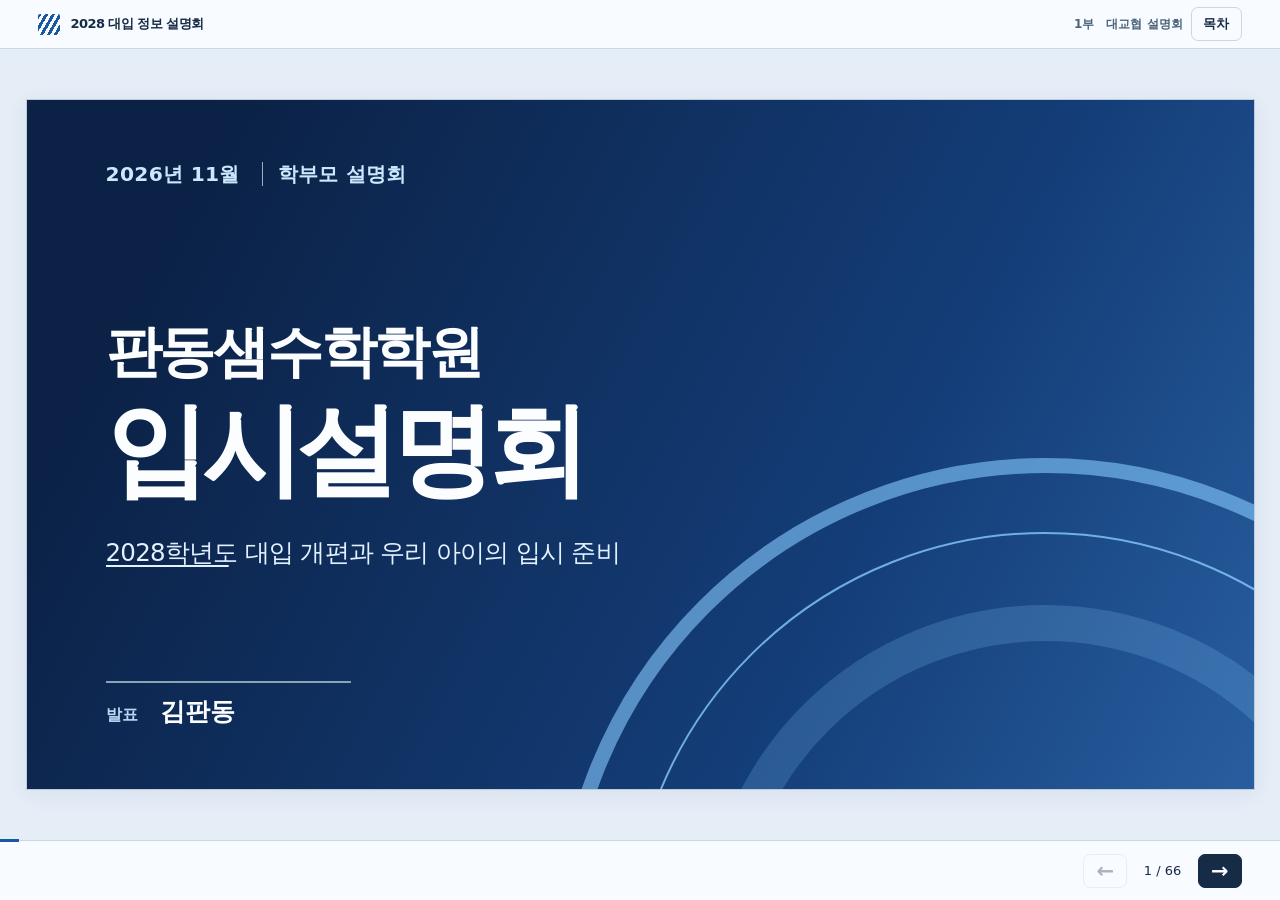
==== commit f928f220: "Add curriculum matrix and middle-school parent seminar chapter" ====
--- a/blue/index.html
+++ b/blue/index.html
@@ -644,12 +644,12 @@
  @keyframes record-open { from { opacity: 0; clip-path: inset(0 0 100%); } to { opacity: 1; clip-path: inset(0); } }
 }
 
-</style></head><body data-former-map-count="6" data-map-url="part2.html"><header class="top"><div class="brand"><i aria-hidden="true"></i>2028 대입 정보 설명회</div><div class="topright"><span class="partlabel" id="part">1부　대교협 설명회</span><button id="toc" aria-haspopup="dialog">목차</button></div></header><main aria-label="발표 화면"><section class="slide" data-n="1" aria-label="판동샘수학학원 입시설명회"><div class="academy-cover"><div class="cover-art" aria-hidden="true"><i></i><i></i><i></i></div>
+</style><link rel="stylesheet" href="../parent-chapter.css?v=1"></head><body data-former-map-count="6" data-map-url="part2.html"><header class="top"><div class="brand"><i aria-hidden="true"></i>2028 대입 정보 설명회</div><div class="topright"><span class="partlabel" id="part">1부　대교협 설명회</span><button id="toc" aria-haspopup="dialog">목차</button></div></header><main aria-label="발표 화면"><section class="slide" data-n="1" aria-label="판동샘수학학원 입시설명회"><div class="academy-cover"><div class="cover-art" aria-hidden="true"><i></i><i></i><i></i></div>
 <p class="cover-edition">2026년 11월 <span>학부모 설명회</span></p>
 <h1><span>판동샘수학학원</span>입시설명회</h1>
 <p class="cover-sub"><span data-cue="line">2028학년도 대입 개편과 우리 아이의 입시 준비</span></p>
 <p class="cover-speaker"><span>발표</span> 김판동</p></div></section>
-<section class="slide" data-n="2" aria-label="CONTENTS" hidden><div class="contents"><small>2028 대입전형 주요사항</small><h1>CONTENTS</h1><a href="#3"><b>00</b>시작하기 전에<span>↗</span></a><a href="#6"><b>01</b>2028 인원 분석<span>↗</span></a><a href="#12"><b>02</b>5등급제 실시에 따른 변화<span>↗</span></a><a href="#40"><b>03</b>논서술형 평가 역량 변화<span>↗</span></a><a href="#45"><b>04</b>통합형 수능에 따른 변화<span>↗</span></a><a href="#59"><b>05</b>마무리<span>↗</span></a></div></section>
+<section class="slide" data-n="2" aria-label="CONTENTS" hidden><div class="contents"><small>2028 대입전형 주요사항</small><h1>CONTENTS</h1><a href="#3"><b>00</b>시작하기 전에<span>↗</span></a><a href="#6"><b>01</b>2028 인원 분석<span>↗</span></a><a href="#12"><b>02</b>5등급제 실시에 따른 변화<span>↗</span></a><a href="#41"><b>03</b>논서술형 평가 역량 변화<span>↗</span></a><a href="#46"><b>04</b>통합형 수능에 따른 변화<span>↗</span></a><a href="#60"><b>05</b>마무리<span>↗</span></a><a href="#64"><b>2부</b>중학생 학부모 진학 안내<span>↗</span></a></div></section>
 <section class="slide family-guide" data-n="family" hidden aria-label="2028학년도 대입 개편과 학년별 적용 기준"><div class="family-inner"><header><p>00　시작하기 전에 <span>2026년 11월 기준</span></p><h1>2028학년도 대입 개편과 학년별 적용 기준</h1></header><p class="family-topic">학년별 적용</p><section class="family-panel" id="family-panel-0" aria-label="학년별 적용"><div class="guide-pair"><div><h2>우리 아이는 몇 학년도 대입일까?</h2>
 <table class="cohorts"><thead><tr><th>2026년 학년</th><th>대학 입학 연도</th><th>적용 제도</th></tr></thead><tbody><tr><th scope="row">고3</th><td>2027학년도</td><td>기존 대입제도</td></tr><tr><th data-cue="sweep" scope="row">고2</th><td data-cue="sweep" style="--cue-delay:150ms">2028학년도</td><td data-cue="sweep" style="--cue-delay:200ms">개편 첫 적용</td></tr><tr><th scope="row">고1</th><td>2029학년도</td><td>2028 개편 체제</td></tr><tr><th scope="row">중3</th><td>2030학년도</td><td>2028 개편 체제 기준</td></tr><tr><th scope="row">중2</th><td>2031학년도</td><td>2028 개편 체제 기준</td></tr><tr class="reform-possible"><th scope="row">중1</th><td>2032학년도</td><td>향후 재개편 가능</td></tr><tr class="reform-possible"><th scope="row">초6</th><td>2033학년도</td><td>향후 재개편 가능</td></tr></tbody></table></div>
 <aside><h3>첫 적용은 지금 고2</h3>
@@ -658,7 +658,7 @@
 <p class="guide-note">중학생은 2028 체제를 기준으로 준비합니다. 향후 개편안이 확정되면 적용 제도가 달라질 수 있습니다.</p></section><footer>출처 · 교육부, 국가교육위원회, 국가법령정보센터 <span>03</span></footer></div></section>
 <section aria-label="대입 과정 한눈에 보기" class="slide intro-slide" data-n="intro-map" hidden=""><header class="sheetHead"><div class="meta"><span>2028 대입전형 주요사항</span><span>00　시작하기 전에</span></div><h1>대입 과정 한눈에 보기</h1></header><div class="intro-body"><div class="map-focus" hidden=""><article class="route-story tone-0" hidden=""><small>수시모집</small><h2>학생부<mark>교과</mark>전형</h2><div class="story-schools"><small>2028학년도 전형 예시</small><ul><li>건국대 KU지역균형</li><li>숭실대 교과우수자전형</li><li>동국대 학교장추천인재</li></ul></div><p class="story-line">학교에서 꾸준히 쌓은 <b>내신</b>이 강점인 학생에게 어울립니다.</p></article><article class="route-story tone-1" hidden=""><small>수시모집 · 본문 표에서는 ‘종합’</small><h2><mark>학</mark>생부<mark>종</mark>합전형</h2><div class="story-schools"><small>2028학년도 전형 예시</small><ul><li>건국대 KU자기추천</li><li>숭실대 SSU미래인재(면접형)</li><li>동국대 Do Dream</li></ul></div><p class="story-line">관심 있는 과목에서 무엇을 어떻게 탐구했는지가 <b>학생부</b>에 드러나는 학생에게 어울립니다.</p></article><article class="route-story tone-2" hidden=""><small>수시모집</small><h2><mark>논술</mark>전형</h2><div class="story-schools"><small>2028학년도 전형 예시</small><ul><li>건국대 KU논술</li><li>숭실대 논술우수자전형</li><li>동국대 논술전형</li></ul></div><p class="story-line">제시문에서 찾은 근거나 수학 문제의 풀이 과정을 <b>논술 답안</b>에 설득력 있게 담는 학생에게 어울립니다.</p></article><article class="route-story tone-3" hidden=""><small>정시모집</small><h2>대학<mark>수</mark>학<mark>능</mark>력시험 <mark>위주</mark> 전형</h2><div class="story-schools"><small>2028학년도 전형 예시</small><ul><li>건국대 KU일반(학과·학부)</li><li>숭실대 수능(일반전형)</li><li>동국대 수능(일반)</li></ul></div><p class="story-line">모의고사 성적이 꾸준하고 <b>수능</b>에서 실력을 발휘하는 데 자신 있는 학생에게 어울립니다.</p></article></div>
 <div class="route-root">대입</div><div class="routes"><section class="route-branch"><h2>수시모집</h2><p>수능 전에 원서 접수</p><div class="route-children"><div class="route-leaf tone-0" data-leaf="1"><strong>교과</strong><small>건국대 KU지역균형</small><span class="route-date">2027년 9월 접수<br/>12월까지 합격 발표</span></div><div class="route-leaf tone-1" data-leaf="2"><strong>학종</strong><small>건국대 KU자기추천</small><span class="route-date">2027년 9월 접수<br/>12월까지 합격 발표</span></div><div class="route-leaf tone-2" data-leaf="3"><strong>논술</strong><small>건국대 KU논술</small><span class="route-date">2027년 9월 접수<br/>대학별 고사 후 12월까지 발표</span></div></div></section><section class="route-branch regular"><h2>정시모집</h2><p>수능 성적 발표 후 원서 접수</p><div class="route-children"><div class="route-leaf tone-3" data-leaf="4"><strong>수능위주</strong><small>건국대 KU일반(학과·학부)</small><span class="route-date">2027년 11월 수능<br/>2028년 1월 접수 · 2월까지 발표</span></div></div></section></div>
-<p class="intro-note">세부 내용은 대학별·전형별로 차이가 있습니다.</p></div><footer class="sheetFoot"><span>00　시작하기 전에</span><b>04</b></footer></section>
+<p class="intro-note">세부 내용은 대학별·전형별로 차이가 있습니다.</p></div><footer class="sheetFoot"><span>00　시작하기 전에</span><b>4</b></footer></section>
 <section aria-label="자료 내 중요 단어 정리" class="slide intro-slide" data-n="intro-terms" hidden=""><header class="sheetHead"><div class="meta"><span>2028 대입전형 주요사항</span><span>00　시작하기 전에</span></div><h1>자료 내 중요 단어 정리</h1></header><div class="intro-body"><div aria-label="전형표 용어" class="gloss-tabs" role="tablist"><button aria-controls="term-panel-1" aria-selected="true" id="term-tab-1" role="tab" tabindex="0" type="button">학생부·내신·세특</button><button aria-controls="term-panel-0" aria-selected="false" id="term-tab-0" role="tab" tabindex="-1" type="button">수능 최저</button></div><section aria-labelledby="term-tab-1" class="gloss-panel" id="term-panel-1" role="tabpanel" tabindex="0"><h2><mark>학</mark>교<mark>생</mark>활기록<mark>부</mark> <span data-record-cue="short-name"><em>→ 학생부</em> <small>(교과학습발달상황)</small></span></h2>
 <div class="record-sheet" data-record-cue="sheet"><h3>공통수학1 <small>한 학생의 한 학기 기록 예시</small></h3><dl>
 <div><dt><span data-record-cue="grade-label">과목별 성적</span><b data-record-cue="grade-short">내신</b></dt><dd><ul class="grade-metrics" data-record-cue="metrics">
@@ -670,81 +670,84 @@
 </dl></div></section><section aria-labelledby="term-tab-0" class="gloss-panel" hidden="" id="term-panel-0" role="tabpanel" tabindex="0"><h2><mark>수능최저</mark>학력기준 <em>→ 수능 최저</em></h2><p>가상 기준 <b class="score-rule">‘국어·수학·영어 중 2합 5’</b>를 적용해 봅시다. 세 영역에서 가장 좋은 두 등급을 골라 합이 5 이내인지 확인합니다.</p>
 <div class="score-layout"><table class="score-report"><caption>예시 수능 성적표 · 단위는 등급, 1등급이 가장 높음</caption><thead><tr><th scope="col">영역</th><th scope="col">학생 A</th><th scope="col">학생 B</th></tr></thead><tbody>
 <tr><th scope="row">국어</th><td class="chosen" style="--grade-step:0"><span class="grade-value">2</span></td><td class="chosen" style="--grade-step:6"><span class="grade-value">3</span></td></tr><tr><th scope="row">수학</th><td style="--grade-step:1"><span class="grade-value">4</span></td><td style="--grade-step:7"><span class="grade-value">4</span></td></tr><tr><th scope="row">영어</th><td class="chosen" style="--grade-step:2"><span class="grade-value">3</span></td><td class="chosen" style="--grade-step:8"><span class="grade-value">3</span></td></tr><tr><th scope="row">통합사회</th><td style="--grade-step:3"><span class="grade-value">2</span></td><td style="--grade-step:9"><span class="grade-value">2</span></td></tr><tr><th scope="row">통합과학</th><td style="--grade-step:4"><span class="grade-value">3</span></td><td style="--grade-step:10"><span class="grade-value">2</span></td></tr><tr><th scope="row">한국사</th><td style="--grade-step:5"><span class="grade-value">1</span></td><td style="--grade-step:11"><span class="grade-value">1</span></td></tr>
-</tbody></table><div><article class="score-verdict"><h3>학생 A · 국어 2 + 영어 3</h3><strong>합 5 · 충족</strong><p>기준과 같아 통과합니다.</p></article><article class="score-verdict"><h3>학생 B · 국어 3 + 영어 3</h3><strong>합 6 · 미충족</strong><p>탐구가 2등급이어도 이 예시의 지정 영역에는 포함되지 않습니다.</p></article></div></div><div class="intro-keys"><span><b>최저 O</b> 수능 최저 적용</span><span><b>최저 X</b> 수능 최저 없음</span><span><b>의약 최저</b> 의약계열 기준 별도 확인</span></div></section></div><footer class="sheetFoot"><span>00　시작하기 전에</span><b>05</b></footer></section>
+</tbody></table><div><article class="score-verdict"><h3>학생 A · 국어 2 + 영어 3</h3><strong>합 5 · 충족</strong><p>기준과 같아 통과합니다.</p></article><article class="score-verdict"><h3>학생 B · 국어 3 + 영어 3</h3><strong>합 6 · 미충족</strong><p>탐구가 2등급이어도 이 예시의 지정 영역에는 포함되지 않습니다.</p></article></div></div><div class="intro-keys"><span><b>최저 O</b> 수능 최저 적용</span><span><b>최저 X</b> 수능 최저 없음</span><span><b>의약 최저</b> 의약계열 기준 별도 확인</span></div></section></div><footer class="sheetFoot"><span>00　시작하기 전에</span><b>5</b></footer></section>
 
 <section class="slide" data-n="3" aria-label="2028 인원 분석" hidden><div class="divider"><small>2028 대입전형 주요사항</small><div class="chapterNo">Chapter 1</div><h1>2028 인원 분석</h1><blockquote><span data-cue="line">정시 인원 감소</span>,<br/><span data-cue="line" style="--cue-delay:300ms">학생부종합 소폭 증가</span></blockquote></div></section>
-<section class="slide" data-n="4" aria-label="수시 vs 정시 비율" hidden><header class="sheetHead"><div class="meta"><span>2028 대입전형 주요사항</span><span>01　2028 인원 분석</span></div><h1>수시 vs 정시 비율</h1></header><div class="content"><div class="twostack"><table class="native"><thead><tr><th colspan="2"></th><th colspan="3">2028</th><th colspan="3">2027</th></tr><tr><th scope="col">구분</th><th scope="col">항목</th><th scope="col">수도권</th><th scope="col">비수도권</th><th scope="col">합계</th><th scope="col">수도권</th><th scope="col">비수도권</th><th scope="col">합계</th></tr></thead><tbody><tr><th data-source-paper="gray" rowspan="3" scope="row">수시</th><td data-source-paper="gray">인원</td><td class="red" data-source-paper="cream">90,383</td><td class="red" data-source-paper="cream">191,152</td><td data-source-paper="cream">281,895</td><td class="red" data-source-paper="white">88,756</td><td class="red" data-source-paper="white">188,827</td><td data-source-paper="white">277,583</td></tr><tr><td data-source-paper="gray">비율</td><td class="red" data-source-paper="cream">(66.7)</td><td class="red" data-source-paper="cream">(89.7)</td><td data-source-paper="cream">(80.8)</td><td class="red" data-source-paper="white">(65.8)</td><td class="red" data-source-paper="white">(89.5)</td><td data-source-paper="white">(80.9)</td></tr><tr><td data-cue="sweep" data-source-paper="gray">증감</td><td data-cue="sweep" style="--cue-delay:150ms" data-source-paper="gray">1,627</td><td data-cue="sweep" style="--cue-delay:200ms" data-source-paper="white">2,685</td><td data-cue="finish" style="--cue-delay:250ms" data-source-paper="gray">4,312</td><td data-source-paper="white">1,300</td><td data-source-paper="white">432</td><td data-source-paper="white">1,732</td></tr><tr><th data-source-paper="sky" rowspan="3" scope="row">정시</th><td data-source-paper="sky">인원</td><td data-source-paper="pink">45,037</td><td data-source-paper="white">21,857</td><td data-source-paper="blue">66,894</td><td data-source-paper="white">46,031</td><td data-source-paper="white">22,103</td><td data-source-paper="white">68,134</td></tr><tr><td data-source-paper="sky">비율</td><td data-source-paper="pink">(33.3)</td><td data-source-paper="white">(10.3)</td><td data-source-paper="blue">(19.2)</td><td data-source-paper="white">(34.2)</td><td data-source-paper="white">(10.5)</td><td data-source-paper="white">(19.1)</td></tr><tr><td data-cue="sweep" data-source-paper="sky">증감</td><td data-cue="sweep" style="--cue-delay:150ms" class="red" data-source-paper="pink">-994</td><td data-cue="sweep" style="--cue-delay:200ms" class="red" data-source-paper="white">-246</td><td data-cue="finish" style="--cue-delay:250ms" class="red" data-source-paper="blue">-1,240</td><td class="red" data-source-paper="white">-294</td><td class="red" data-source-paper="white">-903</td><td class="red" data-source-paper="white">-1,197</td></tr><tr><th data-source-paper="gray" scope="row">합계</th><td data-source-paper="gray"></td><td data-source-paper="gray">135,420</td><td data-source-paper="white">213,009</td><td data-source-paper="gray">348,789</td><td data-source-paper="white">134,787</td><td data-source-paper="white">210,930</td><td data-source-paper="white">345,717</td></tr></tbody></table><table class="native"><thead><tr><th scope="col">구분</th><th scope="col">학생부교과</th><th scope="col">학생부종합</th><th scope="col">논술</th><th scope="col">실기</th><th scope="col">수능</th></tr></thead><tbody><tr><th data-source-paper="gray" scope="row">수도권</th><td data-source-paper="cream">27,954 (20.6)</td><td class="red" data-source-paper="cream">40,846 (30.2)</td><td data-source-paper="cream">11,443 (8.5)</td><td data-source-paper="cream">10,562 (7.8)</td><td data-source-paper="gold">42,314 (31.2)</td></tr><tr><th data-source-paper="sky" scope="row">비수도권</th><td class="red" data-source-paper="blue">130,547 (61.2)</td><td data-source-paper="blue">43,960 (20.6)</td><td data-source-paper="blue">1,284 (0.6)</td><td data-source-paper="blue">15,498 (8.0)</td><td data-source-ink="blue-note" data-source-paper="blue">19,743 (10.2)</td></tr><tr><th data-source-paper="gray" scope="row">합계</th><td data-source-paper="white">158,501 (45.4)</td><td data-source-paper="white">84,806 (24.3)</td><td data-source-paper="white">12,727 (3.6)</td><td data-source-paper="white">26,332 (7.5)</td><td data-source-ink="blue-note" data-source-paper="white">61,779 (17.7)</td></tr></tbody></table></div></div><footer class="sheetFoot"><span>출처 : 교육부 한국대학교육협의회</span><b>07</b></footer></section>
-<section class="slide" data-n="5" aria-label="2028 전형별 비율(%)" hidden><header class="sheetHead"><div class="meta"><span>2028 대입전형 주요사항</span><span>01　2028 인원 분석</span></div><h1>2028 전형별 비율(%)</h1></header><div class="content"><div class="chart"><div class="keys"><i class="k0">교과</i><i class="k1">종합</i><i class="k2">논술</i><i class="k3">수능</i></div><div class="barrow"><b>스카이</b><div><span class="k0" style="flex:9.9">9.9</span><span data-cue="ring" class="k1" style="flex:45.9">45.9</span><span class="k2" style="flex:5.6">5.6</span><span class="k3" style="flex:34.8">34.8</span></div></div><div class="barrow"><b>15개</b><div><span class="k0" style="flex:12.6">12.6</span><span class="k1" style="flex:35.7">35.7</span><span class="k2" style="flex:8.6">8.6</span><span class="k3" style="flex:37.1">37.1</span></div></div><div class="barrow"><b>서울</b><div><span class="k0" style="flex:15.4">15.4</span><span class="k1" style="flex:33.2">33.2</span><span class="k2" style="flex:8.2">8.2</span><span class="k3" style="flex:34.5">34.5</span></div></div><div class="barrow"><b>수도권</b><div><span class="k0" style="flex:20.6">20.6</span><span class="k1" style="flex:30.2">30.2</span><span class="k2" style="flex:8.5">8.5</span><span class="k3" style="flex:31.2">31.2</span></div></div><div class="barrow"><b>교대</b><div><span class="k0" style="flex:4.8">4.8</span><span class="k1" style="flex:65.1">65.1</span><span class="k3" style="flex:30.6">30.6</span></div></div><div class="barrow"><b>지거국</b><div><span class="k0" style="flex:44.8">44.8</span><span class="k1" style="flex:29.4">29.4</span><span class="k2" style="flex:1.5">1.5</span><span class="k3" style="flex:20.2">20.2</span></div></div><div class="barrow"><b>전국</b><div><span class="k0" style="flex:45.4">45.4</span><span data-cue="ring" class="k1" style="flex:24.3">24.3</span><span class="k2" style="flex:3.6">3.6</span><span class="k3" style="flex:17.7">17.7</span></div></div><div class="axis"><span>0%</span><span>10%</span><span>20%</span><span>30%</span><span>40%</span><span>50%</span><span>60%</span><span>70%</span><span>80%</span><span>90%</span><span>100%</span></div></div></div><footer class="sheetFoot"><span>출처 : 교육부 한국대학교육협의회</span><b>08</b></footer></section>
-<section class="slide" data-n="6" aria-label="고교교육 기여대학 지원사업 선정 결과" hidden><header class="sheetHead"><div class="meta"><span>2028 대입전형 주요사항</span><span>01　2028 인원 분석</span></div><h1>고교교육 기여대학 지원사업 선정 결과</h1></header><div class="content"><h3>2025~2026 자율공모사업 대학별 주요 계획</h3><table class="native"><thead><tr><th scope="col">분야</th><th scope="col">대학</th><th scope="col">주요 내용</th></tr></thead><tbody><tr><th scope="row">전형 운영 개선</th><td>서울대</td><td>입학전형에 교육과정 요소 활용을 확대하는 등 개정 교육과정과의 연계성을 강화하여 학교 중심 교육 실현 · 입학전형 개편 내용 조기 안내 추진</td></tr></tbody></table><blockquote class="extract">한편, 본 사업에 참여하는 수도권 대학에는 <span data-cue="line">수능 위주 전형 30% 이상</span> 선발을 유도(사업 참여요건)하며, 그중 일부 대학에만 40% 이상 선발 요건을 적용한다. 다만, 40% 이상 선발 요건을 적용받는 대학 중에서도 ‘전형 운영 개선’ 자율공모사업에 선정된 <mark class="inkEm">3개 대학(동국대, 서울대, 한양대)</mark>은, 고교 교육과정 변화 등에 맞춰 대입전형을 개선해 보다 유연하게 고교교육 내실화를 지원할 수 있도록 2028학년도부터 수도권 타 대학과 동일한 수준의 요건(수능 위주 전형 30% 이상)을 적용받는다.</blockquote><div class="ribbon">2027 시행계획 기준 정시 수능위주 전형 서류평가 반영 대학 : 서울대, 한양대, 동국대</div></div><footer class="sheetFoot"><span>출처 : 교육부 한국대학교육협의회</span><b>09</b></footer></section>
+<section class="slide" data-n="4" aria-label="수시 vs 정시 비율" hidden><header class="sheetHead"><div class="meta"><span>2028 대입전형 주요사항</span><span>01　2028 인원 분석</span></div><h1>수시 vs 정시 비율</h1></header><div class="content"><div class="twostack"><table class="native"><thead><tr><th colspan="2"></th><th colspan="3">2028</th><th colspan="3">2027</th></tr><tr><th scope="col">구분</th><th scope="col">항목</th><th scope="col">수도권</th><th scope="col">비수도권</th><th scope="col">합계</th><th scope="col">수도권</th><th scope="col">비수도권</th><th scope="col">합계</th></tr></thead><tbody><tr><th data-source-paper="gray" rowspan="3" scope="row">수시</th><td data-source-paper="gray">인원</td><td class="red" data-source-paper="cream">90,383</td><td class="red" data-source-paper="cream">191,152</td><td data-source-paper="cream">281,895</td><td class="red" data-source-paper="white">88,756</td><td class="red" data-source-paper="white">188,827</td><td data-source-paper="white">277,583</td></tr><tr><td data-source-paper="gray">비율</td><td class="red" data-source-paper="cream">(66.7)</td><td class="red" data-source-paper="cream">(89.7)</td><td data-source-paper="cream">(80.8)</td><td class="red" data-source-paper="white">(65.8)</td><td class="red" data-source-paper="white">(89.5)</td><td data-source-paper="white">(80.9)</td></tr><tr><td data-cue="sweep" data-source-paper="gray">증감</td><td data-cue="sweep" style="--cue-delay:150ms" data-source-paper="gray">1,627</td><td data-cue="sweep" style="--cue-delay:200ms" data-source-paper="white">2,685</td><td data-cue="finish" style="--cue-delay:250ms" data-source-paper="gray">4,312</td><td data-source-paper="white">1,300</td><td data-source-paper="white">432</td><td data-source-paper="white">1,732</td></tr><tr><th data-source-paper="sky" rowspan="3" scope="row">정시</th><td data-source-paper="sky">인원</td><td data-source-paper="pink">45,037</td><td data-source-paper="white">21,857</td><td data-source-paper="blue">66,894</td><td data-source-paper="white">46,031</td><td data-source-paper="white">22,103</td><td data-source-paper="white">68,134</td></tr><tr><td data-source-paper="sky">비율</td><td data-source-paper="pink">(33.3)</td><td data-source-paper="white">(10.3)</td><td data-source-paper="blue">(19.2)</td><td data-source-paper="white">(34.2)</td><td data-source-paper="white">(10.5)</td><td data-source-paper="white">(19.1)</td></tr><tr><td data-cue="sweep" data-source-paper="sky">증감</td><td data-cue="sweep" style="--cue-delay:150ms" class="red" data-source-paper="pink">-994</td><td data-cue="sweep" style="--cue-delay:200ms" class="red" data-source-paper="white">-246</td><td data-cue="finish" style="--cue-delay:250ms" class="red" data-source-paper="blue">-1,240</td><td class="red" data-source-paper="white">-294</td><td class="red" data-source-paper="white">-903</td><td class="red" data-source-paper="white">-1,197</td></tr><tr><th data-source-paper="gray" scope="row">합계</th><td data-source-paper="gray"></td><td data-source-paper="gray">135,420</td><td data-source-paper="white">213,009</td><td data-source-paper="gray">348,789</td><td data-source-paper="white">134,787</td><td data-source-paper="white">210,930</td><td data-source-paper="white">345,717</td></tr></tbody></table><table class="native"><thead><tr><th scope="col">구분</th><th scope="col">학생부교과</th><th scope="col">학생부종합</th><th scope="col">논술</th><th scope="col">실기</th><th scope="col">수능</th></tr></thead><tbody><tr><th data-source-paper="gray" scope="row">수도권</th><td data-source-paper="cream">27,954 (20.6)</td><td class="red" data-source-paper="cream">40,846 (30.2)</td><td data-source-paper="cream">11,443 (8.5)</td><td data-source-paper="cream">10,562 (7.8)</td><td data-source-paper="gold">42,314 (31.2)</td></tr><tr><th data-source-paper="sky" scope="row">비수도권</th><td class="red" data-source-paper="blue">130,547 (61.2)</td><td data-source-paper="blue">43,960 (20.6)</td><td data-source-paper="blue">1,284 (0.6)</td><td data-source-paper="blue">15,498 (8.0)</td><td data-source-ink="blue-note" data-source-paper="blue">19,743 (10.2)</td></tr><tr><th data-source-paper="gray" scope="row">합계</th><td data-source-paper="white">158,501 (45.4)</td><td data-source-paper="white">84,806 (24.3)</td><td data-source-paper="white">12,727 (3.6)</td><td data-source-paper="white">26,332 (7.5)</td><td data-source-ink="blue-note" data-source-paper="white">61,779 (17.7)</td></tr></tbody></table></div></div><footer class="sheetFoot"><span>출처 : 교육부 한국대학교육협의회</span><b>7</b></footer></section>
+<section class="slide" data-n="5" aria-label="2028 전형별 비율(%)" hidden><header class="sheetHead"><div class="meta"><span>2028 대입전형 주요사항</span><span>01　2028 인원 분석</span></div><h1>2028 전형별 비율(%)</h1></header><div class="content"><div class="chart"><div class="keys"><i class="k0">교과</i><i class="k1">종합</i><i class="k2">논술</i><i class="k3">수능</i></div><div class="barrow"><b>스카이</b><div><span class="k0" style="flex:9.9">9.9</span><span data-cue="ring" class="k1" style="flex:45.9">45.9</span><span class="k2" style="flex:5.6">5.6</span><span class="k3" style="flex:34.8">34.8</span></div></div><div class="barrow"><b>15개</b><div><span class="k0" style="flex:12.6">12.6</span><span class="k1" style="flex:35.7">35.7</span><span class="k2" style="flex:8.6">8.6</span><span class="k3" style="flex:37.1">37.1</span></div></div><div class="barrow"><b>서울</b><div><span class="k0" style="flex:15.4">15.4</span><span class="k1" style="flex:33.2">33.2</span><span class="k2" style="flex:8.2">8.2</span><span class="k3" style="flex:34.5">34.5</span></div></div><div class="barrow"><b>수도권</b><div><span class="k0" style="flex:20.6">20.6</span><span class="k1" style="flex:30.2">30.2</span><span class="k2" style="flex:8.5">8.5</span><span class="k3" style="flex:31.2">31.2</span></div></div><div class="barrow"><b>교대</b><div><span class="k0" style="flex:4.8">4.8</span><span class="k1" style="flex:65.1">65.1</span><span class="k3" style="flex:30.6">30.6</span></div></div><div class="barrow"><b>지거국</b><div><span class="k0" style="flex:44.8">44.8</span><span class="k1" style="flex:29.4">29.4</span><span class="k2" style="flex:1.5">1.5</span><span class="k3" style="flex:20.2">20.2</span></div></div><div class="barrow"><b>전국</b><div><span class="k0" style="flex:45.4">45.4</span><span data-cue="ring" class="k1" style="flex:24.3">24.3</span><span class="k2" style="flex:3.6">3.6</span><span class="k3" style="flex:17.7">17.7</span></div></div><div class="axis"><span>0%</span><span>10%</span><span>20%</span><span>30%</span><span>40%</span><span>50%</span><span>60%</span><span>70%</span><span>80%</span><span>90%</span><span>100%</span></div></div></div><footer class="sheetFoot"><span>출처 : 교육부 한국대학교육협의회</span><b>8</b></footer></section>
+<section class="slide" data-n="6" aria-label="고교교육 기여대학 지원사업 선정 결과" hidden><header class="sheetHead"><div class="meta"><span>2028 대입전형 주요사항</span><span>01　2028 인원 분석</span></div><h1>고교교육 기여대학 지원사업 선정 결과</h1></header><div class="content"><h3>2025~2026 자율공모사업 대학별 주요 계획</h3><table class="native"><thead><tr><th scope="col">분야</th><th scope="col">대학</th><th scope="col">주요 내용</th></tr></thead><tbody><tr><th scope="row">전형 운영 개선</th><td>서울대</td><td>입학전형에 교육과정 요소 활용을 확대하는 등 개정 교육과정과의 연계성을 강화하여 학교 중심 교육 실현 · 입학전형 개편 내용 조기 안내 추진</td></tr></tbody></table><blockquote class="extract">한편, 본 사업에 참여하는 수도권 대학에는 <span data-cue="line">수능 위주 전형 30% 이상</span> 선발을 유도(사업 참여요건)하며, 그중 일부 대학에만 40% 이상 선발 요건을 적용한다. 다만, 40% 이상 선발 요건을 적용받는 대학 중에서도 ‘전형 운영 개선’ 자율공모사업에 선정된 <mark class="inkEm">3개 대학(동국대, 서울대, 한양대)</mark>은, 고교 교육과정 변화 등에 맞춰 대입전형을 개선해 보다 유연하게 고교교육 내실화를 지원할 수 있도록 2028학년도부터 수도권 타 대학과 동일한 수준의 요건(수능 위주 전형 30% 이상)을 적용받는다.</blockquote><div class="ribbon">2027 시행계획 기준 정시 수능위주 전형 서류평가 반영 대학 : 서울대, 한양대, 동국대</div></div><footer class="sheetFoot"><span>출처 : 교육부 한국대학교육협의회</span><b>9</b></footer></section>
 <section class="slide" data-n="7" aria-label="지역별 전형별 선발 비율" hidden><header class="sheetHead"><div class="meta"><span>2028 대입전형 주요사항</span><span>01　2028 인원 분석</span></div><h1>지역별 전형별 선발 비율</h1></header><div class="content"><table class="native region"><thead><tr><th></th><th colspan="6">2028</th><th colspan="4">2027</th><th colspan="4">2028-2027</th></tr><tr><th scope="col">구분</th><th scope="col">교과</th><th scope="col">종합</th><th scope="col">논술</th><th scope="col">수능</th><th scope="col">수시</th><th scope="col">정시</th><th scope="col">교과</th><th scope="col">종합</th><th scope="col">논술</th><th scope="col">수능</th><th scope="col">교과</th><th data-cue="down" scope="col">종합</th><th scope="col">논술</th><th scope="col">수능</th></tr></thead><tbody><tr><th data-source-paper="blue" scope="row">전국</th><td class="red" data-source-paper="white">45.5</td><td data-source-paper="white">24.4</td><td data-source-paper="white">3.7</td><td data-source-paper="white">17.7</td><td data-source-paper="blue">77.7</td><td data-source-ink="blue-note" data-source-paper="blue">19.2</td><td class="red" data-source-paper="cream">45.3</td><td data-source-paper="cream">23.7</td><td data-source-paper="cream">3.7</td><td data-source-paper="cream">18.3</td><td data-source-paper="white">0.2</td><td data-cue="down" style="--cue-delay:120ms" data-source-paper="white">0.6</td><td class="red" data-source-paper="white">-0.0</td><td class="red" data-source-paper="white">-0.5</td></tr><tr><th data-source-paper="blue" scope="row">수도권</th><td data-source-paper="white">20.2</td><td data-source-paper="white">30.3</td><td data-source-paper="white">8.4</td><td class="red" data-source-paper="white">31.4</td><td data-source-paper="blue">63.2</td><td data-source-ink="blue-note" data-source-paper="blue">33.4</td><td data-source-paper="cream">20.7</td><td data-source-paper="cream">29.0</td><td data-source-paper="cream">8.2</td><td class="red" data-source-paper="cream">32.2</td><td class="red" data-source-paper="white">-0.5</td><td data-cue="down" style="--cue-delay:140ms" data-source-paper="white">1.2</td><td data-source-paper="white">0.3</td><td class="red" data-source-paper="white">-0.8</td></tr><tr><th data-source-paper="blue" scope="row">비수도권</th><td class="red" data-source-paper="white">61.6</td><td data-source-paper="white">20.6</td><td data-source-paper="white">0.6</td><td data-source-paper="white">9.1</td><td data-source-paper="blue">86.8</td><td data-source-ink="blue-note" data-source-paper="blue">10.2</td><td class="red" data-source-paper="cream">61.0</td><td data-source-paper="cream">20.4</td><td data-source-paper="cream">0.8</td><td data-source-paper="cream">9.4</td><td data-source-paper="white">0.6</td><td data-cue="down" style="--cue-delay:160ms" data-source-paper="white">0.3</td><td class="red" data-source-paper="white">-0.2</td><td class="red" data-source-paper="white">-0.3</td></tr><tr><th data-source-paper="peach" scope="row">서울</th><td data-source-paper="peach">15.6</td><td data-source-paper="peach">32.6</td><td data-source-paper="peach">8.1</td><td class="red" data-source-paper="peach">34.4</td><td data-source-paper="peach">60.1</td><td data-source-ink="blue-note" data-source-paper="peach">36.2</td><td data-source-paper="peach">15.0</td><td data-source-paper="peach">31.6</td><td data-source-paper="peach">7.9</td><td class="red" data-source-paper="peach">36.0</td><td data-source-paper="peach">0.6</td><td data-cue="down" style="--cue-delay:180ms" data-source-paper="peach">1.0</td><td data-source-paper="peach">0.2</td><td class="red" data-source-paper="peach">-1.6</td></tr><tr><th data-source-paper="peach" scope="row">경기인천</th><td class="red" data-source-paper="peach">29.1</td><td data-source-paper="peach">25.9</td><td data-source-paper="peach">9.0</td><td data-source-paper="peach">25.6</td><td data-source-paper="peach">69.3</td><td data-source-ink="blue-note" data-source-paper="peach">28.0</td><td class="red" data-source-paper="peach">31.5</td><td data-source-paper="peach">24.2</td><td data-source-paper="peach">8.6</td><td data-source-paper="peach">25.1</td><td class="red" data-source-paper="peach">-2.4</td><td data-cue="down" style="--cue-delay:200ms" data-source-paper="peach">1.7</td><td data-source-paper="peach">0.4</td><td data-source-paper="peach">0.5</td></tr><tr><th data-source-paper="blue" scope="row">강원</th><td class="red" data-source-paper="white">57.6</td><td data-source-paper="white">24.3</td><td data-source-paper="white">1.0</td><td data-source-paper="white">11.2</td><td data-source-paper="blue">86.9</td><td data-source-ink="blue-note" data-source-paper="blue">11.8</td><td class="red" data-source-paper="cream">57.6</td><td data-source-paper="cream">24.4</td><td data-source-paper="cream">1.0</td><td data-source-paper="cream">11.2</td><td class="red" data-source-paper="white">-0.0</td><td data-cue="down" style="--cue-delay:220ms" class="red" data-source-paper="white">-0.1</td><td class="red" data-source-paper="white">-0.0</td><td data-source-paper="white">0.0</td></tr><tr><th data-source-paper="blue" scope="row">충청</th><td class="red" data-source-paper="white">56.3</td><td data-source-paper="white">20.5</td><td data-source-paper="white">1.5</td><td data-source-paper="white">10.4</td><td data-source-paper="blue">85.2</td><td data-source-ink="blue-note" data-source-paper="blue">12.3</td><td class="red" data-source-paper="cream">55.3</td><td data-source-paper="cream">20.4</td><td data-source-paper="cream">1.7</td><td data-source-paper="cream">11.0</td><td data-source-paper="white">1.1</td><td data-cue="down" style="--cue-delay:240ms" data-source-paper="white">0.1</td><td class="red" data-source-paper="white">-0.1</td><td class="red" data-source-paper="white">-0.6</td></tr><tr><th data-source-paper="blue" scope="row">대경</th><td class="red" data-source-paper="white">55.7</td><td data-source-paper="white">24.5</td><td data-source-paper="white">1.5</td><td data-source-paper="white">8.2</td><td data-source-paper="blue">85.5</td><td data-source-ink="blue-note" data-source-paper="blue">9.0</td><td class="red" data-source-paper="cream">56.5</td><td data-source-paper="cream">23.9</td><td data-source-paper="cream">1.5</td><td data-source-paper="cream">8.6</td><td class="red" data-source-paper="white">-0.8</td><td data-cue="down" style="--cue-delay:260ms" data-source-paper="white">0.7</td><td class="red" data-source-paper="white">-0.0</td><td class="red" data-source-paper="white">-0.4</td></tr><tr><th data-source-paper="blue" scope="row">부울경</th><td class="red" data-source-paper="white">63.9</td><td data-source-paper="white">21.2</td><td data-source-paper="white">0.0</td><td data-source-paper="white">10.2</td><td data-source-paper="blue">87.1</td><td data-source-ink="blue-note" data-source-paper="blue">11.3</td><td class="red" data-source-paper="cream">60.9</td><td data-source-paper="cream">21.6</td><td data-source-paper="cream">0.7</td><td data-source-paper="cream">10.3</td><td data-source-paper="white">2.9</td><td data-cue="down" style="--cue-delay:280ms" class="red" data-source-paper="white">-0.4</td><td class="red" data-source-paper="white">-0.7</td><td class="red" data-source-paper="white">-0.1</td></tr><tr><th data-source-paper="blue" scope="row">호남</th><td class="red" data-source-paper="white">66.6</td><td data-source-paper="white">19.8</td><td data-source-paper="white">0.0</td><td data-source-paper="white">6.8</td><td data-source-paper="blue">88.6</td><td data-source-ink="blue-note" data-source-paper="blue">7.5</td><td class="red" data-source-paper="cream">67.5</td><td data-source-paper="cream">18.8</td><td data-source-paper="cream">0.0</td><td data-source-paper="cream">7.1</td><td class="red" data-source-paper="white">-0.9</td><td data-cue="down" style="--cue-delay:300ms" data-source-paper="white">1.0</td><td data-source-paper="white">0.0</td><td class="red" data-source-paper="white">-0.3</td></tr><tr><th data-source-paper="blue" scope="row">제주</th><td class="red" data-source-paper="white">47.3</td><td data-source-paper="white">24.6</td><td data-source-paper="white">0.0</td><td data-source-paper="white">22.9</td><td data-source-paper="blue">73.2</td><td data-source-ink="blue-note" data-source-paper="blue">23.9</td><td class="red" data-source-paper="cream">46.4</td><td data-source-paper="cream">25.3</td><td data-source-paper="cream">0.0</td><td data-source-paper="cream">23.1</td><td data-source-paper="white">0.9</td><td data-cue="down" style="--cue-delay:320ms" data-source-paper="white">-0.8</td><td data-source-paper="white">0.0</td><td class="red" data-source-paper="white">-0.2</td></tr></tbody></table><div class="ribbon">지역별 전반적으로 학생부종합전형 비율 상승</div></div><footer class="sheetFoot"><span>출처 : 교육부 한국대학교육협의회</span><b>10</b></footer></section>
 <section class="slide" data-n="8" aria-label="그럼에도 변화가 큰 대학들은?" hidden><header class="sheetHead"><div class="meta"><span>2028 대입전형 주요사항</span><span>01　2028 인원 분석</span></div><h1>그럼에도 변화가 큰 대학들은?</h1></header><div class="content"><div class="tablegroup"><table class="native"><thead><tr><th></th><th colspan="6">2028</th><th colspan="4">2027</th><th colspan="4">2028-2027</th></tr><tr><th>구분</th><th>교과</th><th>종합</th><th>논술</th><th>수능</th><th>수시</th><th>정시</th><th>교과</th><th>종합</th><th>논술</th><th>수능</th><th>교과</th><th>종합</th><th>논술</th><th>수능</th></tr></thead><tbody><tr class="source-group-1"><th class="">공주교대</th><td class="tintgold"></td><td class="tintgold">69.5</td><td class="tintgold"></td><td class="tintgold">30.5</td><td class="">69.5</td><td class="">29.0</td><td class="tintgold"></td><td class="tintgold">51.9</td><td class="tintgold"></td><td class="tintgold">48.1</td><td class="tintgold"></td><td data-cue="ring" class="">17.6</td><td class="tintgold"></td><td data-cue="ring" class="red">-17.6</td></tr><tr class="source-group-1"><th class="">동국대</th><td class="">18.3</td><td class="">35.8</td><td class="">8.8</td><td class="">30.0</td><td class="">65.3</td><td class="">30.0</td><td class="">12.5</td><td class="">31.6</td><td class="">8.7</td><td class="">40.0</td><td class="">5.8</td><td class="">4.2</td><td class="">0.1</td><td class="red">-10.0</td></tr><tr class="source-group-1"><th class="">한양대</th><td class="">14.7</td><td class="">39.3</td><td class="">8.4</td><td class="">30.2</td><td class="">62.9</td><td class="">32.5</td><td class="">10.1</td><td class="">35.3</td><td class="">6.9</td><td class="">40.1</td><td class="">4.7</td><td class="">4.0</td><td class="">1.5</td><td class="red">-9.9</td></tr><tr class="source-group-1"><th class="">연세대</th><td class="">14.1</td><td class="">41.2</td><td class="">8.3</td><td class="">30.7</td><td class="">66.2</td><td class="">33.8</td><td class="">12.8</td><td class="">31.0</td><td class="">7.3</td><td class="">40.0</td><td class="">1.3</td><td class="">10.2</td><td class="">1.0</td><td class="red">-9.3</td></tr><tr class="source-group-1"><th class="">서울대</th><td class="tintgold"></td><td class="">64.3</td><td class="tintgold"></td><td class="">32.8</td><td class="tintgold">65.7</td><td class="tintgold">34.3</td><td class="">0.0</td><td class="tintgold">57.2</td><td class="tintgold"></td><td class="">40.9</td><td class="tintgold"></td><td class="tintgold">7.2</td><td class="tintgold"></td><td class="red">-8.2</td></tr><tr class="source-group-1"><th class="">홍익대</th><td class="">23.9</td><td class="">18.6</td><td class="">13.9</td><td class="">29.3</td><td class="">63.2</td><td class="">29.3</td><td class="">12.5</td><td class="">26.4</td><td class="">13.9</td><td class="">32.7</td><td class="">11.4</td><td class="red">-7.8</td><td class="">0.0</td><td class="red">-3.5</td></tr><tr class="source-group-2"><th class="">성결대</th><td class="">43.7</td><td class="">19.9</td><td class=""></td><td class="">26.9</td><td class="">70.8</td><td class="">29.2</td><td class="">69.5</td><td class="">9.2</td><td class=""></td><td class="">10.8</td><td class="red">-25.8</td><td class="">10.7</td><td class=""></td><td class="">16.1</td></tr><tr class="source-group-2"><th class="">동덕여대</th><td class="">10.2</td><td class="">17.5</td><td class="">13.1</td><td class="">34.1</td><td class="">58.2</td><td class="">36.7</td><td class="">11.0</td><td class="">20.2</td><td class="">14.9</td><td class="">28.7</td><td class="red">-0.9</td><td class="red">-2.7</td><td class="red">-1.8</td><td class="">5.4</td></tr><tr class="source-group-2"><th class="">전남대</th><td class="">78.8</td><td class="">18.1</td><td class=""></td><td class="">3.2</td><td class="">95.2</td><td class="">3.2</td><td class="">69.6</td><td class="">25.2</td><td class=""></td><td class="">3.1</td><td class="">9.2</td><td class="red">-7.1</td><td class=""></td><td class=""></td></tr><tr class="source-group-3"><th class="aqua tintblue">부산대</th><td class="aqua tintblue">38.5</td><td class="aqua tintblue">28.9</td><td class="tintblue"></td><td class="aqua tintblue">28.2</td><td class="aqua tintblue">71.8</td><td class="aqua tintblue">28.2</td><td class="aqua tintblue">31.3</td><td class="aqua tintblue">25.2</td><td class="aqua tintblue">6.8</td><td class="aqua tintblue">30.9</td><td class="aqua tintblue">7.2</td><td class="aqua tintblue">3.7</td><td class="red tintblue">-6.8</td><td class="red tintblue">-2.7</td></tr><tr class="source-group-3"><th class="aqua tintblue">한양대(에)</th><td class="aqua tintblue">14.6</td><td class="aqua tintblue">35.7</td><td class="aqua tintblue">7.8</td><td class="aqua tintblue">33.3</td><td class="aqua tintblue">59.3</td><td class="aqua tintblue">36.2</td><td class="aqua tintblue">20.5</td><td class="aqua tintblue">37.3</td><td class="aqua tintblue">0.0</td><td class="aqua tintblue">33.0</td><td class="red tintblue">-5.9</td><td class="red tintblue">-1.6</td><td class="aqua tintblue">7.8</td><td class="aqua tintblue">0.3</td></tr><tr class="source-group-3"><th class="aqua tintblue">한성대</th><td class="aqua tintblue">25.6</td><td class="aqua tintblue">27.7</td><td class="aqua tintblue">6.0</td><td class="aqua tintblue">30.1</td><td class="aqua tintblue">63.1</td><td class="aqua tintblue">30.8</td><td class="aqua tintblue">30.6</td><td class="aqua tintblue">28.9</td><td class="aqua tintblue">0.0</td><td class="aqua tintblue">30.1</td><td class="red tintblue">-4.9</td><td class="red tintblue">-1.2</td><td class="aqua tintblue">6.0</td><td class="aqua tintblue">0.0</td></tr></tbody></table></div><div class="ribbon">수능 선발 인원 변화 VS 논술전형 폐지와 신설</div></div><footer class="sheetFoot"><span>출처 : 교육부 한국대학교육협의회</span><b>11</b></footer></section>
 <section class="slide" data-n="9" aria-label="5등급제 실시에 따른 변화" hidden><div class="divider"><small>2028 대입전형 주요사항</small><div class="chapterNo">Chapter 2</div><h1>5등급제 실시에 따른 변화</h1><blockquote><span data-cue="line">서류평가</span> 도입 증가/<span data-cue="line">최저기준</span> 요구 대학 증가<br/><span data-cue="line">출결</span> 반영 증가</blockquote></div></section>
 <section class="slide" data-n="10" aria-label="상대평가 9등급 → 5등급" hidden><header class="sheetHead"><div class="meta"><span>2028 대입전형 주요사항</span><span>02　5등급제 실시에 따른 변화</span></div><h1>상대평가 9등급 → 5등급</h1></header><div class="content"><figure class="grade-figure"><figcaption>등급별 비율 <span>단위 % · 괄호 안은 누적 비율</span></figcaption><div class="grade-rows"><h3>9등급제</h3><div class="grade-band" style="grid-template-columns:4fr 7fr 12fr 17fr 20fr 17fr 12fr 7fr 4fr"><div aria-label="1등급, 비율 4%, 누적 4%"><b>4</b><small>(4)</small></div><div aria-label="2등급, 비율 7%, 누적 11%"><b>7</b><small>(11)</small></div><div aria-label="3등급, 비율 12%, 누적 23%"><b>12</b><small>(23)</small></div><div aria-label="4등급, 비율 17%, 누적 40%"><b>17</b><small>(40)</small></div><div aria-label="5등급, 비율 20%, 누적 60%"><b>20</b><small>(60)</small></div><div aria-label="6등급, 비율 17%, 누적 77%"><b>17</b><small>(77)</small></div><div aria-label="7등급, 비율 12%, 누적 89%"><b>12</b><small>(89)</small></div><div aria-label="8등급, 비율 7%, 누적 96%"><b>7</b><small>(96)</small></div><div aria-label="9등급, 비율 4%, 누적 100%"><b>4</b><small>(100)</small></div></div><div aria-label="누적 34%에서 66%까지. 6%, 20%, 6% 구간을 합산" class="grade-bridge"><div><span data-cue="sweep">6%</span><span data-cue="sweep" style="--cue-delay:250ms">20%</span><span data-cue="sweep" style="--cue-delay:400ms">6%</span></div></div><h3>5등급제</h3><div class="grade-band" style="grid-template-columns:10fr 24fr 32fr 24fr 10fr"><div aria-label="1등급, 비율 10%, 누적 10%"><b>10</b><small>(10)</small></div><div aria-label="2등급, 비율 24%, 누적 34%"><b>24</b><small>(34)</small></div><div data-cue="ring" style="--cue-delay:650ms" aria-label="3등급, 비율 32%, 누적 66%" class="widest"><b>32</b><small>(66)</small></div><div aria-label="4등급, 비율 24%, 누적 90%"><b>24</b><small>(90)</small></div><div aria-label="5등급, 비율 10%, 누적 100%"><b>10</b><small>(100)</small></div></div></div><p class="grade-takeaway"><b>3등급이 가장 넓습니다.</b> 누적 34%에서 66%까지, 전체의 32%가 한 등급에 들어갑니다.</p></figure><div class="ribbon">성적 차이는 줄지만 상대평가 반영 선발 VS 같은 등급 내 더 우수한 학생 선발 희망</div></div><footer class="sheetFoot"><span>출처 : 교육부 한국대학교육협의회</span><b>13</b></footer></section>
 <section class="slide" data-n="11" aria-label="개편된 내신성적 평가방법이 고등학교에 미칠 영향" hidden><header class="sheetHead"><div class="meta"><span>2028 대입전형 주요사항</span><span>02　5등급제 실시에 따른 변화</span></div><h1>개편된 내신성적 평가방법이 고등학교에 미칠 영향</h1></header><div class="content"><div class="itemlist"><div><b>01</b><p>1.0의 세계? 의외로 내신성적의 <span class="inkEm">변별력은 확보</span> 가능</p></div><div><b>02</b><p><span data-cue="line">동일 등급 내 우수 학생 선발</span>을 위해 <span class="inkEm"><span data-cue="line" style="--cue-delay:300ms">전형요소 추가 반영</span></span></p></div><div><b>03</b><p>고교학점제 실시로 인하여 <span class="inkEm">과목 이수</span> 현황 중요도 증가</p></div><div><b>04</b><p>석차등급만 활용하지 않고 <span class="inkEm">성취도, 원점수</span>, 과목평균 등 다양한 지표 활용</p></div><div><b>05</b><p>5등급 VS 9등급 경쟁 방식 다양화</p></div></div></div><footer class="sheetFoot"><span>출처 : 교육부 한국대학교육협의회</span><b>14</b></footer></section>
 <section class="slide" data-n="12" aria-label="교과학습발달상황 용어" hidden><header class="sheetHead"><div class="meta"><span>2028 대입전형 주요사항</span><span>02　5등급제 실시에 따른 변화</span></div><h1>교과학습발달상황 용어</h1></header><div class="content"><table class="native terms"><thead><tr><th scope="col">관리주체</th><th scope="col">용어</th><th scope="col">내용</th></tr></thead><tbody><tr><th rowspan="6" scope="row">학생</th><td>원점수</td><td>학생이 받은 점수(지필고사 + 수행평가)</td></tr><tr class="term-cream"><td>석차등급</td><td>학생이 받은 등수 / 전체 이수자 수 를 활용하여 5등급으로 산출</td></tr><tr class="term-peach"><td><span class="inkEm">성취도</span></td><td>고정 또는 추정 분할에 의하여 A부터 E까지 분류</td></tr><tr><td>개설과목</td><td>2022 개정 교육과정 국영수사과 83과목 / 공통(18), 일반(17), 진로(30), 융합(18)</td></tr><tr><td>세부특기사항</td><td>과목별 1500바이트</td></tr><tr class="term-peach"><td><span class="inkEm">과목 이수 상황</span></td><td>추가학습 이수 여부, 대체 이수 등</td></tr><tr><th rowspan="9" scope="row">학교</th><td>학점</td><td>기본 4학점 / 학교 교육과정에 의해 1학점 증감 가능</td></tr><tr><td>평균</td><td>수강자 전체 인원의 원점수 / 수강자 수</td></tr><tr><td>수강자 수</td><td>과목별 수강 인원(5인 이하 소인수 과목 등급 미 산출)</td></tr><tr><td><span class="inkEm">과목 개설 유형</span></td><td>공동 / 온라인 / 학교 밖 교육과정 등</td></tr><tr class="term-peach"><td><span class="inkEm">성취 비율</span></td><td>A~E까지 각 <span class="inkEm">성취도</span>별 비율(2015 진로선택과목 A~C 3단계에서 5단계로 세분화)</td></tr><tr class="term-peach"><td><span class="inkEm">성취도별 분할점수</span></td><td>고정분할(90/80/70/60/40) VS 추정분할(?/?/?/?/?)</td></tr><tr class="term-peach"><td><span class="inkEm">지필-수행평가 비율</span></td><td>교육청 별 차이가 있음. 최소 수행평가 비율 40%</td></tr><tr class="term-peach"><td><span class="inkEm">수행평가 영역명</span></td><td>수행평가 관련 정보</td></tr><tr><td>교육과정 편성표</td><td>학교 지정 과목, 선택과목 편성 여부</td></tr></tbody></table></div><footer class="sheetFoot"><span>출처 : 교육부 한국대학교육협의회</span><b>15</b></footer></section>
+<section class="slide course-table-slide" data-n="curriculum" aria-label="2022 개정 교육과정 교과 구성" hidden><header class="sheetHead"><div class="meta"><span>2028 대입 정보 설명회</span><span>02　5등급제 실시에 따른 변화</span></div><h1>2022 개정 교육과정 교과 구성</h1></header><div class="content"><div class="course-scroll" role="region" aria-label="교과별 공통·선택과목 표" tabindex="0"><table class="native course-table"><colgroup><col style="width:8%"><col style="width:15%"><col style="width:18%"><col style="width:32%"><col style="width:27%"></colgroup><thead><tr><th scope="col" rowspan="2">교과(군)</th><th scope="col" rowspan="2">공통과목</th><th colspan="3" scope="colgroup">선택과목</th></tr><tr><th scope="col">일반 선택</th><th scope="col">진로 선택</th><th scope="col">융합 선택</th></tr></thead><tbody><tr><th scope="row">국어</th><td>공통국어1·2</td><td><span class="core-ink">화법과 언어, 독서와 작문, 문학</span></td><td>주제 탐구 독서, 문학과 영상, 직무 의사소통</td><td>독서 토론과 글쓰기, 매체 의사소통, 언어생활 탐구</td></tr><tr><th scope="row">수학</th><td>공통수학1·2<br>(기본수학1·2)</td><td><span class="core-ink">대수, 미적분Ⅰ, 확률과 통계</span></td><td><span class="select-ink">미적분Ⅱ, 기하</span>, 경제 수학, 인공지능 수학, 직무 수학</td><td>수학과 문화, 실용 통계, 수학과제 탐구</td></tr><tr><th scope="row">영어</th><td>공통영어1·2<br>(기본영어1·2)</td><td><span class="core-ink">영어Ⅰ, 영어Ⅱ</span>, 영어 독해와 작문</td><td>영미 문학 읽기, 영어 발표와 토론, 심화 영어, 심화 영어 독해와 작문, 직무 영어</td><td>실생활 영어 회화, 미디어 영어, 세계 문화와 영어</td></tr><tr><th scope="row">사회<br>(역사·도덕)</th><td class="core-bg"><span class="core-ink">한국사1·2</span><br><span class="core-ink">통합사회1·2</span></td><td>세계시민과 지리, 세계사, 사회와 문화, 현대사회와 윤리</td><td>한국지리 탐구, 도시의 미래 탐구, 동아시아 역사 기행, 정치, 법과 사회, 경제, 윤리와 사상, 인문학과 윤리, 국제 관계의 이해</td><td><span class="select-ink">여행지리, 역사로 탐구하는 현대 세계, 사회문제 탐구, 금융과 경제생활, 윤리문제 탐구, 기후변화와 지속가능한 세계</span></td></tr><tr><th scope="row">과학</th><td><span class="core-ink">통합과학1·2</span><br><span class="select-ink">과학탐구실험1·2</span></td><td>물리학, 화학, 생명과학, 지구과학</td><td>역학과 에너지, 전자기와 양자, 물질과 에너지, 화학 반응의 세계, 세포와 물질대사, 생물의 유전, 지구시스템과학, 행성우주과학</td><td><span class="select-ink">과학의 역사와 문화, 기후변화와 환경생태, 융합과학 탐구</span></td></tr></tbody><tfoot><tr><th scope="row">과목 수</th><td>16 / 2</td><td>17</td><td>30*</td><td>9 / 9</td></tr></tfoot></table></div><p class="course-note">* 사진 하단에는 진로 선택이 29개로 표기되어 있습니다. 표에 열거된 과목을 합하면 30개입니다.</p></div><footer class="sheetFoot"><span>출처 : 교육부 한국대학교육협의회</span><b>16</b></footer></section>
 <section class="slide" data-n="13" aria-label="2028 학생부교과 변경사항" hidden><header class="sheetHead"><div class="meta"><span>2028 대입전형 주요사항</span><span>02　5등급제 실시에 따른 변화</span></div><h1>2028 학생부교과 변경사항</h1></header><div class="content"><div class="itemlist"><div><b>01 <span data-cue="line">정성평가 강화</span></b><p>신설: 연세대(2단계 20), 한국외대(30), 이화여대(15), 숭실대(10), 서울교대(30)
 강화: 고려대(10 → 20), 성균관(20 → 30), 한양대(10 → 40), 서울시립대(20 → 40)</p></div><div><b>02 <span data-cue="line">수능최저기준</span></b><p>신설: 건국대(3합8), 광운대(2합6), 명지대(2합6/7)
 강화: 이화(2합5 → 3합7), 시립대(3합8 → 7), 세종대(2합6 → 5), 한양(에)(2합7 → 6), 동덕(여)(3합6 → 5)
 완화: 고려대(폐지), 한양대(3/7 → 3/3)외대(2/4 → 5), 인하대(자)(2/5 → 6), 동덕(2/6 → 7), 가톨릭(2/6 → 7), 중앙대(영교2 → 1), 경희대(탐2 → 1), 국민_자(과 → 탐), 건국_수(한국사)</p></div><div><b>03 출결 반영</b><p>신설: 서강대(10), 이화여대(5), 홍익대(5), 아주대(10), 인하대(10), 광운대(10), 명지대(10), 상명대(5), 가톨릭대(10), 서울여대(10), 덕성여대(10), 대진대(10), 상명대(천)(5), 경기대(특성화)(10)</p></div><div><b>04 면접</b><p>강화: 안양대(40 → 50), 신한대(40 → 45)
-완화: 차의과대(면접 배수 5 → 4, 30 → 20)</p></div></div></div><footer class="sheetFoot"><span>출처 : 교육부 한국대학교육협의회</span><b>16</b></footer></section>
-<section class="slide legend-intro" data-n="14" aria-label="학생부교과(2028)" hidden><header class="sheetHead"><div class="meta"><span>2028 대입전형 주요사항</span><span>02　5등급제 실시에 따른 변화</span></div><h1>학생부교과(2028)</h1><div class="legend"><b data-legend="minimum">최저O</b><b data-legend="plain">최저X</b><b class="med-key" data-legend="medical">의약 최저</b></div></header><div class="content"><div class="columns"><div class="tablegroup"><h3>교과는 교과 답게</h3><table class="native"><thead><tr><th></th><th><span data-cue="line">학생부</span></th><th>인원</th></tr></thead><tbody><tr><th class="" data-source-paper="cream">연세대 1단</th><td class="" data-source-paper="white">100(5)</td><td class="red" data-source-ink="minimum" data-source-paper="white">539</td></tr><tr><th class="" data-source-paper="cream">성균관대</th><td class="" data-source-paper="white">100</td><td class="red" data-source-ink="minimum" data-source-paper="white">415</td></tr><tr><th class="" data-source-paper="cream">국민대</th><td class="" data-source-paper="white">100</td><td class="red" data-source-ink="minimum" data-source-paper="white">620</td></tr><tr><th class="" data-source-paper="cream">세종대</th><td class="" data-source-paper="white">100</td><td class="red" data-source-ink="minimum" data-source-paper="white">388</td></tr><tr><th class="" data-source-paper="cream">서울과기대</th><td class="" data-source-paper="white">100</td><td class="red" data-source-ink="minimum" data-source-paper="white">393</td></tr><tr><th class="" data-source-paper="cream">가천대</th><td class="" data-source-paper="white">100</td><td class="red" data-source-ink="minimum" data-source-paper="white">426</td></tr><tr><th class="" data-source-paper="cream">한양대(에)</th><td class="" data-source-paper="white">100</td><td class="red" data-source-ink="minimum" data-source-paper="white">380</td></tr><tr><th class="" data-source-paper="cream">항공대</th><td class="" data-source-paper="white">100</td><td data-source-paper="white"><span data-source-ink="minimum">142</span>/<span data-source-ink="plain">75</span></td></tr><tr><th class="" data-source-paper="cream">동덕여대</th><td class="" data-source-paper="white">100</td><td class="red" data-source-ink="minimum" data-source-paper="white">181</td></tr><tr><th class="" data-source-paper="cream">한성대</th><td class="" data-source-paper="white">100</td><td data-source-paper="white"><span data-source-ink="minimum">161</span>/<span data-source-ink="plain">188</span></td></tr><tr><th class="" data-source-paper="cream">서경대</th><td class="" data-source-paper="white">100</td><td class="red" data-source-ink="minimum" data-source-paper="white">205</td></tr><tr><th class="" data-source-paper="cream">삼육대</th><td class="" data-source-paper="white">100</td><td class="red" data-source-ink="minimum" data-source-paper="white">107</td></tr></tbody></table></div><div class="tablegroup"><h3>고교학점제에 맞게</h3><table class="native"><thead><tr><th></th><th><span data-cue="line">학생부</span></th><th><span data-cue="line">서류</span></th><th>인원</th></tr></thead><tbody><tr><th class="" data-source-paper="blue">한양대</th><td class="" data-source-paper="white">60</td><td class="" data-source-paper="white">40</td><td class="red" data-source-ink="minimum" data-source-paper="white">492</td></tr><tr><th class="" data-source-paper="blue">서울시립대</th><td class="" data-source-paper="white">60</td><td class="" data-source-paper="white">40</td><td class="red" data-source-ink="minimum" data-source-paper="white">346</td></tr><tr><th class="" data-source-paper="blue">경희대</th><td class="" data-source-paper="white">70</td><td class="" data-source-paper="white">30</td><td class="red" data-source-ink="minimum" data-source-paper="white">580</td></tr><tr><th class="" data-source-paper="blue">한국외대</th><td class="" data-source-paper="white">70</td><td class="" data-source-paper="white">30</td><td class="red" data-source-ink="minimum" data-source-paper="white">210</td></tr><tr><th class="" data-source-paper="blue">건국대</th><td class="" data-source-paper="white">70</td><td class="" data-source-paper="white">30</td><td class="red" data-source-ink="minimum" data-source-paper="white">348</td></tr><tr><th class="" data-source-paper="blue">동국대</th><td class="" data-source-paper="white">70</td><td class="" data-source-paper="white">30</td><td class="" data-source-paper="white"><span data-source-ink="plain">470</span></td></tr><tr><th class="" data-source-paper="blue">숙명여대</th><td class="" data-source-paper="white">70</td><td class="" data-source-paper="white">30</td><td class="med-min" data-source-ink="medical" data-source-paper="white">314</td></tr><tr><th class="" data-source-paper="blue">연세대 2단</th><td class="" data-source-paper="white">80</td><td class="" data-source-paper="white">20</td><td class="red" data-source-ink="minimum" data-source-paper="white">539</td></tr><tr><th class="" data-source-paper="blue">고려대</th><td class="" data-source-paper="white">80</td><td class="" data-source-paper="white">20</td><td class="med-min" data-source-ink="medical" data-source-paper="white">672</td></tr><tr><th class="" data-source-paper="blue">광주교대</th><td class="" data-source-paper="white">80</td><td class="" data-source-paper="white">20</td><td class="" data-source-paper="white"><span data-source-ink="plain">50</span></td></tr><tr><th class="" data-source-paper="blue">이화여대</th><td class="" data-source-paper="white">80+출5</td><td class="" data-source-paper="white">15</td><td class="red" data-source-ink="minimum" data-source-paper="white">377</td></tr><tr><th class="" data-source-paper="blue">숭실대</th><td class="" data-source-paper="white">90</td><td class="" data-source-paper="white">10</td><td class="red" data-source-ink="minimum" data-source-paper="white">462</td></tr></tbody></table></div><div class="tablegroup"><h3>대학 입학 후에도 성실한 학생을</h3><table class="native"><thead><tr><th></th><th><span data-cue="line">학생부</span></th><th><span data-cue="line">출결</span></th><th>인원</th></tr></thead><tbody><tr><th class="" data-source-paper="lilac">서강대</th><td class="" data-source-paper="white">90</td><td class="" data-source-paper="white">10</td><td class="red" data-source-ink="minimum" data-source-paper="white">180</td></tr><tr><th class="" data-source-paper="lilac">중앙대</th><td class="" data-source-paper="white">90</td><td class="" data-source-paper="white">10</td><td class="red" data-source-ink="minimum" data-source-paper="white">410</td></tr><tr><th class="" data-source-paper="lilac">아주대</th><td class="" data-source-paper="white">90</td><td class="" data-source-paper="white">10</td><td class="red" data-source-ink="minimum" data-source-paper="white">279</td></tr><tr><th class="" data-source-paper="lilac">인하대</th><td class="" data-source-paper="white">90</td><td class="" data-source-paper="white">10</td><td class="red" data-source-ink="minimum" data-source-paper="white">485</td></tr><tr><th class="" data-source-paper="lilac">광운대</th><td class="" data-source-paper="white">90</td><td class="" data-source-paper="white">10</td><td class="red" data-source-ink="minimum" data-source-paper="white">191</td></tr><tr><th class="" data-source-paper="lilac">명지대</th><td class="" data-source-paper="white">90</td><td class="" data-source-paper="white">10</td><td class="red" data-source-ink="minimum" data-source-paper="white">291</td></tr><tr><th class="" data-source-paper="lilac">경기대</th><td class="" data-source-paper="white">90</td><td class="" data-source-paper="white">10</td><td data-source-paper="white"><span data-source-ink="minimum">255</span>/<span data-source-ink="plain">317</span></td></tr><tr><th class="" data-source-paper="lilac">가톨릭대</th><td class="" data-source-paper="white">90</td><td class="" data-source-paper="white">10</td><td class="red" data-source-ink="minimum" data-source-paper="white">231</td></tr><tr><th class="" data-source-paper="lilac">경인교대</th><td class="" data-source-paper="white">90</td><td class="" data-source-paper="white">10</td><td class="red" data-source-ink="minimum" data-source-paper="white">110</td></tr><tr><th class="" data-source-paper="lilac">성신여대</th><td class="" data-source-paper="white">90</td><td class="" data-source-paper="white">10</td><td class="red" data-source-ink="minimum" data-source-paper="white">312</td></tr><tr><th class="" data-source-paper="lilac">서울여대</th><td class="" data-source-paper="white">90</td><td class="" data-source-paper="white">10</td><td class="red" data-source-ink="minimum" data-source-paper="white">183</td></tr><tr><th class="" data-source-paper="lilac">덕성여대</th><td class="" data-source-paper="white">90</td><td class="" data-source-paper="white">10</td><td class="red" data-source-ink="minimum" data-source-paper="white">160</td></tr><tr><th class="" data-source-paper="lilac">홍익대</th><td class="" data-source-paper="white">95</td><td class="" data-source-paper="white">5</td><td class="red" data-source-ink="minimum" data-source-paper="white">420</td></tr><tr><th class="" data-source-paper="lilac">상명대</th><td class="" data-source-paper="white">95</td><td class="" data-source-paper="white">5</td><td class="red" data-source-ink="minimum" data-source-paper="white">349</td></tr><tr><th class="" data-source-paper="lilac">단국대</th><td class="" data-source-paper="white">95</td><td class="" data-source-paper="white">5</td><td class="red" data-source-ink="minimum" data-source-paper="white">265</td></tr></tbody></table></div></div></div><footer class="sheetFoot"><span>출처 : 교육부 한국대학교육협의회</span><b>17</b></footer></section>
-<section class="slide" data-n="15" aria-label="학생부교과(2028)" hidden><header class="sheetHead"><div class="meta"><span>2028 대입전형 주요사항</span><span>02　5등급제 실시에 따른 변화</span></div><h1>학생부교과(2028)</h1><div class="legend"><b data-legend="minimum">최저O</b><b data-legend="plain">최저X</b><b class="med-key" data-legend="medical">의약 최저</b></div></header><div class="content"><div class="columns"><div class="tablegroup"><h3>교과는 교과 답게</h3><table class="native"><thead><tr><th></th><th>학생부</th><th>인원</th></tr></thead><tbody><tr><th class="" data-source-paper="cream">인천대</th><td class="" data-source-paper="white">100</td><td class="red" data-source-ink="minimum" data-source-paper="white">608</td></tr><tr><th class="" data-source-paper="cream">강원대</th><td class="" data-source-paper="white">100</td><td class="red" data-source-ink="minimum" data-source-paper="white">742</td></tr><tr><th class="" data-source-paper="cream">충남대</th><td class="" data-source-paper="white">100</td><td class="red" data-source-ink="minimum" data-source-paper="white">1185</td></tr><tr><th class="" data-source-paper="cream">충북대</th><td class="" data-source-paper="white">100</td><td class="red" data-source-ink="minimum" data-source-paper="white">751</td></tr><tr><th class="" data-source-paper="cream">경상국립대</th><td class="" data-source-paper="white">100</td><td class="red" data-source-ink="minimum" data-source-paper="white">1706</td></tr><tr><th class="" data-source-paper="cream">전북대</th><td class="" data-source-paper="white">100</td><td class="red" data-source-ink="minimum" data-source-paper="white">1433</td></tr><tr><th class="" data-source-paper="cream">전남대</th><td class="" data-source-paper="white">100</td><td class="red" data-source-ink="minimum" data-source-paper="white">809</td></tr><tr><th class="" data-source-paper="cream">제주대</th><td class="" data-source-paper="white">100</td><td class="red" data-source-ink="minimum" data-source-paper="white">524</td></tr><tr><th class="" data-source-paper="cream">고려대(세)</th><td class="" data-source-paper="white">100</td><td class="red" data-source-ink="minimum" data-source-paper="white">521</td></tr><tr><th class="" data-source-paper="cream">건국대(글)</th><td class="" data-source-paper="white">100</td><td class="" data-source-paper="white">417</td></tr><tr><th class="" data-source-paper="cream">동국대(W)</th><td class="" data-source-paper="white">100</td><td class="med-min" data-source-ink="medical" data-source-paper="white">986</td></tr></tbody></table></div><div class="tablegroup"><h3>고교학점제에 맞게</h3><table class="native"><thead><tr><th></th><th>학생부</th><th>서류</th><th>인원</th></tr></thead><tbody><tr><th class="" data-source-paper="blue">강원대 2단</th><td class="" data-source-paper="white">80</td><td class="" data-source-paper="white">20</td><td class="red" data-source-ink="minimum" data-source-paper="white">28</td></tr><tr><th class="" data-source-paper="blue">경북대</th><td class="" data-source-paper="white">80</td><td class="" data-source-paper="white">20</td><td class="aqua" data-source-ink="blue-note" data-source-paper="white">1395</td></tr><tr><th class="" data-source-paper="blue">부산대</th><td class="" data-source-paper="white">80</td><td class="" data-source-paper="white">20</td><td class="red" data-source-ink="minimum" data-source-paper="white">1062</td></tr><tr><th class="" data-source-paper="blue">경상_의약수</th><td class="" data-source-paper="white">80</td><td class="" data-source-paper="white">20</td><td class="red" data-source-ink="minimum" data-source-paper="white">25</td></tr><tr><th class="" data-source-paper="blue">을지대 2단</th><td class="" data-source-paper="white">70</td><td class="" data-source-paper="white">30</td><td class="" data-source-paper="white">102</td></tr></tbody></table></div><div class="tablegroup"><h3>대학 입학 후에도 성실한 학생을</h3><table class="native"><thead><tr><th></th><th>학생부</th><th>출결</th><th>인원</th></tr></thead><tbody><tr><th class="" data-source-paper="lilac">연세대(미)</th><td class="" data-source-paper="white">90</td><td class="" data-source-paper="white">10</td><td data-source-paper="white"><span data-source-ink="minimum">178</span>/88</td></tr><tr><th class="" data-source-paper="lilac">중앙대(다)</th><td class="" data-source-paper="white">90</td><td class="" data-source-paper="white">10</td><td class="" data-source-paper="white">95</td></tr><tr><th class="" data-source-paper="lilac">단국대(천)</th><td class="" data-source-paper="white">95</td><td class="" data-source-paper="white">5</td><td class="red" data-source-ink="minimum" data-source-paper="white">254</td></tr><tr><th class="" data-source-paper="lilac">상명대(천)</th><td class="" data-source-paper="white">95</td><td class="" data-source-paper="white">5</td><td class="red" data-source-ink="minimum" data-source-paper="white">395</td></tr><tr><th class="" data-source-paper="lilac">동국대(W)</th><td class="" data-source-paper="white">70</td><td class="" data-source-paper="white">30</td><td class="med-min" data-source-ink="medical" data-source-paper="white">227</td></tr></tbody></table></div></div><h3>대화해보면 다 알아</h3><div class="columns"><div class="tablegroup"><table class="native"><thead><tr><th></th><th>학생부</th><th>면접</th><th>인원</th></tr></thead><tbody><tr><th class="" data-source-paper="gray">수원대</th><td class="" data-source-paper="white">60</td><td class="" data-source-paper="white">40</td><td class="red" data-source-ink="minimum" data-source-paper="white">115</td></tr><tr><th class="" data-source-paper="gray">연세대(미)</th><td class="" data-source-paper="white">80</td><td class="" data-source-paper="white">10</td><td class="red" data-source-ink="minimum" data-source-paper="white">20</td></tr><tr><th class="" data-source-paper="gray">동국대(W)</th><td class="" data-source-paper="white">70</td><td class="" data-source-paper="white">30</td><td class="" data-source-paper="white">80</td></tr><tr><th class="" data-source-paper="gray">강서대</th><td class="" data-source-paper="white">80</td><td class="" data-source-paper="white">20</td><td class="aqua" data-source-ink="blue-note" data-source-paper="white">103</td></tr><tr><th class="" data-source-paper="gray">성결대</th><td class="" data-source-paper="white">70</td><td class="" data-source-paper="white">30</td><td class="" data-source-paper="white">25</td></tr></tbody></table></div><div class="tablegroup"><table class="native"><thead><tr><th></th><th>1단계</th><th>면접</th><th>인원</th></tr></thead><tbody><tr><th class="" data-source-paper="gray">명지대 2단</th><td class="" data-source-paper="white">60</td><td class="" data-source-paper="white">40</td><td class="" data-source-paper="white">349</td></tr><tr><th class="" data-source-paper="gray">가천대 2단</th><td class="" data-source-paper="white">50</td><td class="" data-source-paper="white">50</td><td class="" data-source-paper="white">360</td></tr><tr><th class="" data-source-paper="gray">서울교 2단</th><td class="" data-source-paper="white">80</td><td class="" data-source-paper="white">20</td><td class="red" data-source-ink="minimum" data-source-paper="white">40</td></tr><tr><th class="" data-source-paper="gray">부산대 2단</th><td class="" data-source-paper="white">60</td><td class="" data-source-paper="white">40</td><td class="" data-source-paper="white">308</td></tr><tr><th class="" data-source-paper="gray">수원대 2단</th><td class="" data-source-paper="white">60</td><td class="" data-source-paper="white">40</td><td class="" data-source-paper="white">193</td></tr></tbody></table></div></div></div><footer class="sheetFoot"><span>출처 : 교육부 한국대학교육협의회</span><b>18</b></footer></section>
-<section class="slide" data-n="16" aria-label="학생부교과 전형에서 서류평가란?" hidden><header class="sheetHead"><div class="meta"><span>2028 대입전형 주요사항</span><span>02　5등급제 실시에 따른 변화</span></div><h1>학생부교과 전형에서 서류평가란?</h1></header><div class="content"><div class="itemlist"><div><b>연세대</b><p><span data-source-ink="minimum"><span data-cue="line">교과학습발달상황</span></span>과 <span data-source-ink="minimum"><span data-cue="line">출결</span></span> 등을 바탕으로 정성평가</p></div><div><b>고려대</b><p><span data-source-ink="subject">학생부</span> 종합평가(학생부종합전형과 동일한 표현)</p></div><div><b>한양대</b><p>고교 교육과정의 충실한 <span data-source-ink="minimum">이수</span> 및 종합<span data-source-ink="minimum">성취도</span>, 학업<span data-source-ink="minimum">역량</span> 등을 종합적으로 평가(동일)</p></div><div><b>이화여대</b><p>지원자의 <span data-source-ink="minimum">학업역량</span>, <span data-source-ink="minimum">진로역량</span> 등을 종합적으로 평가</p></div><div><b>경희대</b><p><span data-source-ink="minimum">교과성적</span>과 <span data-source-ink="minimum">세특</span>으로 학업역량(탐구력 포함)과 진로역량 평가</p></div><div><b>한국외대</b><p><span data-source-ink="minimum">교과학습발달상황</span>을 바탕으로 교과 이수 현황 및 관련 학업역량을 평가</p></div></div></div><footer class="sheetFoot"><span>출처 : 교육부 한국대학교육협의회</span><b>19</b></footer></section>
-<section class="slide" data-n="17" aria-label="1.2가 1.5한테 진다고?" hidden><header class="sheetHead"><div class="meta"><span>2028 대입전형 주요사항</span><span>02　5등급제 실시에 따른 변화</span></div><h1>1.2가 1.5한테 진다고?</h1></header><div class="content"><table class="native distribution"><thead><tr><th colspan="2" rowspan="2">모집단위</th><th colspan="2">내신 등급</th><th>지원자 학생부 교과 등급 분포</th></tr><tr><th>50% cut</th><th>70% cut</th><th><div class="grades"><span>1등급</span><span>2등급</span><span>3등급</span><span>4등급</span><span>5등급</span><span>6등급</span><span>7등급</span><span>8등급</span><span>9등급</span></div></th></tr></thead><tbody><tr><th data-source-paper="mint" rowspan="4" scope="row">문과대학</th><td data-source-paper="white">영어영문학과</td><td data-source-paper="cream">1.80</td><td data-source-paper="cream">1.92</td><td class="plotcell"><svg aria-hidden="true" class="distribution-row" preserveaspectratio="none" viewbox="0 0 900 28"><path class="plot-grid" d="M50 0v28 M150 0v28 M250 0v28 M350 0v28 M450 0v28 M550 0v28 M650 0v28 M750 0v28 M850 0v28"></path><path class="plot-circles" d="M100.1 14a8 5.5 0 1 0 16 0a8 5.5 0 1 0 -16 0 M104.0 14a8 5.5 0 1 0 16 0a8 5.5 0 1 0 -16 0 M108.0 14a8 5.5 0 1 0 16 0a8 5.5 0 1 0 -16 0 M115.9 14a8 5.5 0 1 0 16 0a8 5.5 0 1 0 -16 0 M123.8 14a8 5.5 0 1 0 16 0a8 5.5 0 1 0 -16 0 M135.7 14a8 5.5 0 1 0 16 0a8 5.5 0 1 0 -16 0 M139.7 14a8 5.5 0 1 0 16 0a8 5.5 0 1 0 -16 0 M156.9 14a8 5.5 0 1 0 16 0a8 5.5 0 1 0 -16 0 M164.8 14a8 5.5 0 1 0 16 0a8 5.5 0 1 0 -16 0"></path><path class="plot-crosses" d="M159.4 10.5l11 7m-11 0l11 -7 M188.4 10.5l11 7m-11 0l11 -7 M195.0 10.5l11 7m-11 0l11 -7 M201.6 10.5l11 7m-11 0l11 -7 M246.5 10.5l11 7m-11 0l11 -7 M323.0 10.5l11 7m-11 0l11 -7 M350.8 10.5l11 7m-11 0l11 -7 M385.1 10.5l11 7m-11 0l11 -7 M410.2 10.5l11 7m-11 0l11 -7 M423.4 10.5l11 7m-11 0l11 -7 M468.3 10.5l11 7m-11 0l11 -7"></path></svg></td></tr><tr><td data-source-paper="white">미디어커뮤니케이션학과</td><td data-source-paper="cream">1.61</td><td data-source-paper="cream">1.80</td><td class="plotcell"><svg aria-hidden="true" class="distribution-row" preserveaspectratio="none" viewbox="0 0 900 28"><path class="plot-grid" d="M50 0v28 M150 0v28 M250 0v28 M350 0v28 M450 0v28 M550 0v28 M650 0v28 M750 0v28 M850 0v28"></path><path class="plot-circles" d="M73.7 14a8 5.5 0 1 0 16 0a8 5.5 0 1 0 -16 0 M77.6 14a8 5.5 0 1 0 16 0a8 5.5 0 1 0 -16 0 M84.2 14a8 5.5 0 1 0 16 0a8 5.5 0 1 0 -16 0 M92.2 14a8 5.5 0 1 0 16 0a8 5.5 0 1 0 -16 0 M97.4 14a8 5.5 0 1 0 16 0a8 5.5 0 1 0 -16 0 M101.4 14a8 5.5 0 1 0 16 0a8 5.5 0 1 0 -16 0 M108.0 14a8 5.5 0 1 0 16 0a8 5.5 0 1 0 -16 0 M123.8 14a8 5.5 0 1 0 16 0a8 5.5 0 1 0 -16 0 M130.4 14a8 5.5 0 1 0 16 0a8 5.5 0 1 0 -16 0 M137.0 14a8 5.5 0 1 0 16 0a8 5.5 0 1 0 -16 0"></path><path class="plot-crosses" d="M127.7 10.5l11 7m-11 0l11 -7 M151.4 10.5l11 7m-11 0l11 -7 M160.7 10.5l11 7m-11 0l11 -7 M167.3 10.5l11 7m-11 0l11 -7 M176.5 10.5l11 7m-11 0l11 -7 M184.4 10.5l11 7m-11 0l11 -7 M191.0 10.5l11 7m-11 0l11 -7 M197.6 10.5l11 7m-11 0l11 -7 M225.4 10.5l11 7m-11 0l11 -7 M238.6 10.5l11 7m-11 0l11 -7 M365.3 10.5l11 7m-11 0l11 -7 M616.1 10.5l11 7m-11 0l11 -7"></path></svg></td></tr><tr><td data-source-paper="white">문화콘텐츠학과</td><td data-source-paper="cream">1.84</td><td data-source-paper="cream">1.91</td><td class="plotcell"><svg aria-hidden="true" class="distribution-row" preserveaspectratio="none" viewbox="0 0 900 28"><path class="plot-grid" d="M50 0v28 M150 0v28 M250 0v28 M350 0v28 M450 0v28 M550 0v28 M650 0v28 M750 0v28 M850 0v28"></path><path class="plot-circles" d="M117.2 14a8 5.5 0 1 0 16 0a8 5.5 0 1 0 -16 0 M129.1 14a8 5.5 0 1 0 16 0a8 5.5 0 1 0 -16 0 M137.0 14a8 5.5 0 1 0 16 0a8 5.5 0 1 0 -16 0 M141.0 14a8 5.5 0 1 0 16 0a8 5.5 0 1 0 -16 0"></path><path class="plot-crosses" d="M85.4 10.5l11 7m-11 0l11 -7 M119.7 10.5l11 7m-11 0l11 -7 M159.4 10.5l11 7m-11 0l11 -7 M166.0 10.5l11 7m-11 0l11 -7 M192.4 10.5l11 7m-11 0l11 -7 M200.3 10.5l11 7m-11 0l11 -7 M241.2 10.5l11 7m-11 0l11 -7 M267.6 10.5l11 7m-11 0l11 -7"></path></svg></td></tr><tr><td data-source-paper="white">문과대학자유전공학부</td><td data-source-paper="cream">1.92</td><td data-source-paper="cream">2.06</td><td class="plotcell"><svg aria-hidden="true" class="distribution-row" preserveaspectratio="none" viewbox="0 0 900 28"><path class="plot-grid" d="M50 0v28 M150 0v28 M250 0v28 M350 0v28 M450 0v28 M550 0v28 M650 0v28 M750 0v28 M850 0v28"></path><path class="plot-circles" d="M86.9 14a8 5.5 0 1 0 16 0a8 5.5 0 1 0 -16 0 M90.8 14a8 5.5 0 1 0 16 0a8 5.5 0 1 0 -16 0 M94.8 14a8 5.5 0 1 0 16 0a8 5.5 0 1 0 -16 0 M98.8 14a8 5.5 0 1 0 16 0a8 5.5 0 1 0 -16 0 M104.0 14a8 5.5 0 1 0 16 0a8 5.5 0 1 0 -16 0 M115.9 14a8 5.5 0 1 0 16 0a8 5.5 0 1 0 -16 0 M121.2 14a8 5.5 0 1 0 16 0a8 5.5 0 1 0 -16 0 M126.5 14a8 5.5 0 1 0 16 0a8 5.5 0 1 0 -16 0 M130.4 14a8 5.5 0 1 0 16 0a8 5.5 0 1 0 -16 0 M135.7 14a8 5.5 0 1 0 16 0a8 5.5 0 1 0 -16 0 M141.0 14a8 5.5 0 1 0 16 0a8 5.5 0 1 0 -16 0 M151.6 14a8 5.5 0 1 0 16 0a8 5.5 0 1 0 -16 0 M158.2 14a8 5.5 0 1 0 16 0a8 5.5 0 1 0 -16 0 M163.5 14a8 5.5 0 1 0 16 0a8 5.5 0 1 0 -16 0 M167.4 14a8 5.5 0 1 0 16 0a8 5.5 0 1 0 -16 0 M172.7 14a8 5.5 0 1 0 16 0a8 5.5 0 1 0 -16 0"></path><path class="plot-crosses" d="M195.0 10.5l11 7m-11 0l11 -7 M200.3 10.5l11 7m-11 0l11 -7 M209.5 10.5l11 7m-11 0l11 -7 M217.4 10.5l11 7m-11 0l11 -7 M225.4 10.5l11 7m-11 0l11 -7 M245.2 10.5l11 7m-11 0l11 -7 M257.0 10.5l11 7m-11 0l11 -7 M284.8 10.5l11 7m-11 0l11 -7 M288.7 10.5l11 7m-11 0l11 -7 M428.7 10.5l11 7m-11 0l11 -7 M435.3 10.5l11 7m-11 0l11 -7 M488.1 10.5l11 7m-11 0l11 -7 M515.8 10.5l11 7m-11 0l11 -7"></path></svg></td></tr><tr><th data-source-paper="mint" rowspan="3" scope="row">이과대학</th><td data-source-paper="white">수학과</td><td data-source-paper="cream">1.96</td><td data-source-paper="cream">2.00</td><td class="plotcell"><svg aria-hidden="true" class="distribution-row" preserveaspectratio="none" viewbox="0 0 900 28"><path class="plot-grid" d="M50 0v28 M150 0v28 M250 0v28 M350 0v28 M450 0v28 M550 0v28 M650 0v28 M750 0v28 M850 0v28"></path><path class="plot-circles" d="M127.8 14a8 5.5 0 1 0 16 0a8 5.5 0 1 0 -16 0 M134.4 14a8 5.5 0 1 0 16 0a8 5.5 0 1 0 -16 0 M141.0 14a8 5.5 0 1 0 16 0a8 5.5 0 1 0 -16 0 M148.9 14a8 5.5 0 1 0 16 0a8 5.5 0 1 0 -16 0 M156.9 14a8 5.5 0 1 0 16 0a8 5.5 0 1 0 -16 0"></path><path class="plot-crosses" d="M115.8 10.5l11 7m-11 0l11 -7 M159.4 10.5l11 7m-11 0l11 -7 M169.9 10.5l11 7m-11 0l11 -7 M176.5 10.5l11 7m-11 0l11 -7 M193.7 10.5l11 7m-11 0l11 -7 M217.4 10.5l11 7m-11 0l11 -7 M320.4 10.5l11 7m-11 0l11 -7"></path></svg></td></tr><tr><td data-source-paper="white">물리학과</td><td data-source-paper="cream">1.82</td><td data-source-paper="cream">1.89</td><td class="plotcell"><svg aria-hidden="true" class="distribution-row" preserveaspectratio="none" viewbox="0 0 900 28"><path class="plot-grid" d="M50 0v28 M150 0v28 M250 0v28 M350 0v28 M450 0v28 M550 0v28 M650 0v28 M750 0v28 M850 0v28"></path><path class="plot-circles" d="M84.2 14a8 5.5 0 1 0 16 0a8 5.5 0 1 0 -16 0 M92.2 14a8 5.5 0 1 0 16 0a8 5.5 0 1 0 -16 0 M96.1 14a8 5.5 0 1 0 16 0a8 5.5 0 1 0 -16 0 M102.7 14a8 5.5 0 1 0 16 0a8 5.5 0 1 0 -16 0 M115.9 14a8 5.5 0 1 0 16 0a8 5.5 0 1 0 -16 0 M122.5 14a8 5.5 0 1 0 16 0a8 5.5 0 1 0 -16 0 M126.5 14a8 5.5 0 1 0 16 0a8 5.5 0 1 0 -16 0 M130.4 14a8 5.5 0 1 0 16 0a8 5.5 0 1 0 -16 0 M135.7 14a8 5.5 0 1 0 16 0a8 5.5 0 1 0 -16 0 M147.6 14a8 5.5 0 1 0 16 0a8 5.5 0 1 0 -16 0 M151.6 14a8 5.5 0 1 0 16 0a8 5.5 0 1 0 -16 0"></path><path class="plot-crosses" d="M154.1 10.5l11 7m-11 0l11 -7 M175.2 10.5l11 7m-11 0l11 -7 M188.4 10.5l11 7m-11 0l11 -7 M196.3 10.5l11 7m-11 0l11 -7 M251.8 10.5l11 7m-11 0l11 -7"></path></svg></td></tr><tr><td data-source-paper="white">이과대학자유전공학부</td><td data-source-paper="cream">1.77</td><td data-source-paper="cream">1.89</td><td class="plotcell"><svg aria-hidden="true" class="distribution-row" preserveaspectratio="none" viewbox="0 0 900 28"><path class="plot-grid" d="M50 0v28 M150 0v28 M250 0v28 M350 0v28 M450 0v28 M550 0v28 M650 0v28 M750 0v28 M850 0v28"></path><path class="plot-circles" d="M61.8 14a8 5.5 0 1 0 16 0a8 5.5 0 1 0 -16 0 M73.7 14a8 5.5 0 1 0 16 0a8 5.5 0 1 0 -16 0 M77.6 14a8 5.5 0 1 0 16 0a8 5.5 0 1 0 -16 0 M90.8 14a8 5.5 0 1 0 16 0a8 5.5 0 1 0 -16 0 M97.4 14a8 5.5 0 1 0 16 0a8 5.5 0 1 0 -16 0 M101.4 14a8 5.5 0 1 0 16 0a8 5.5 0 1 0 -16 0 M105.4 14a8 5.5 0 1 0 16 0a8 5.5 0 1 0 -16 0 M112.0 14a8 5.5 0 1 0 16 0a8 5.5 0 1 0 -16 0 M119.9 14a8 5.5 0 1 0 16 0a8 5.5 0 1 0 -16 0 M126.5 14a8 5.5 0 1 0 16 0a8 5.5 0 1 0 -16 0 M130.4 14a8 5.5 0 1 0 16 0a8 5.5 0 1 0 -16 0 M134.4 14a8 5.5 0 1 0 16 0a8 5.5 0 1 0 -16 0 M141.0 14a8 5.5 0 1 0 16 0a8 5.5 0 1 0 -16 0 M151.6 14a8 5.5 0 1 0 16 0a8 5.5 0 1 0 -16 0"></path><path class="plot-crosses" d="M156.7 10.5l11 7m-11 0l11 -7 M166.0 10.5l11 7m-11 0l11 -7 M173.9 10.5l11 7m-11 0l11 -7 M183.1 10.5l11 7m-11 0l11 -7 M189.7 10.5l11 7m-11 0l11 -7 M224.0 10.5l11 7m-11 0l11 -7 M237.2 10.5l11 7m-11 0l11 -7 M253.1 10.5l11 7m-11 0l11 -7 M283.4 10.5l11 7m-11 0l11 -7"></path></svg></td></tr><tr><th data-source-paper="mint" scope="row">건축대학</th><td data-source-paper="white">건축학부</td><td data-source-paper="cream">1.85</td><td data-source-paper="cream">1.90</td><td class="plotcell"><svg aria-hidden="true" class="distribution-row" preserveaspectratio="none" viewbox="0 0 900 28"><path class="plot-grid" d="M50 0v28 M150 0v28 M250 0v28 M350 0v28 M450 0v28 M550 0v28 M650 0v28 M750 0v28 M850 0v28"></path><path class="plot-circles" d="M82.9 14a8 5.5 0 1 0 16 0a8 5.5 0 1 0 -16 0 M92.2 14a8 5.5 0 1 0 16 0a8 5.5 0 1 0 -16 0 M101.4 14a8 5.5 0 1 0 16 0a8 5.5 0 1 0 -16 0 M112.0 14a8 5.5 0 1 0 16 0a8 5.5 0 1 0 -16 0 M115.9 14a8 5.5 0 1 0 16 0a8 5.5 0 1 0 -16 0 M122.5 14a8 5.5 0 1 0 16 0a8 5.5 0 1 0 -16 0 M126.5 14a8 5.5 0 1 0 16 0a8 5.5 0 1 0 -16 0 M138.4 14a8 5.5 0 1 0 16 0a8 5.5 0 1 0 -16 0 M142.3 14a8 5.5 0 1 0 16 0a8 5.5 0 1 0 -16 0 M146.3 14a8 5.5 0 1 0 16 0a8 5.5 0 1 0 -16 0 M151.6 14a8 5.5 0 1 0 16 0a8 5.5 0 1 0 -16 0"></path><path class="plot-crosses" d="M168.6 10.5l11 7m-11 0l11 -7 M175.2 10.5l11 7m-11 0l11 -7 M183.1 10.5l11 7m-11 0l11 -7 M192.4 10.5l11 7m-11 0l11 -7 M199.0 10.5l11 7m-11 0l11 -7 M206.9 10.5l11 7m-11 0l11 -7 M216.1 10.5l11 7m-11 0l11 -7 M225.4 10.5l11 7m-11 0l11 -7 M283.4 10.5l11 7m-11 0l11 -7 M404.9 10.5l11 7m-11 0l11 -7"></path></svg></td></tr><tr><th data-source-paper="mint" rowspan="7" scope="row">공과대학</th><td data-source-paper="white">사회환경공학부</td><td data-source-paper="cream">1.89</td><td data-source-paper="cream">1.97</td><td class="plotcell"><svg aria-hidden="true" class="distribution-row" preserveaspectratio="none" viewbox="0 0 900 28"><path class="plot-grid" d="M50 0v28 M150 0v28 M250 0v28 M350 0v28 M450 0v28 M550 0v28 M650 0v28 M750 0v28 M850 0v28"></path><path class="plot-circles" d="M122.5 14a8 5.5 0 1 0 16 0a8 5.5 0 1 0 -16 0 M127.8 14a8 5.5 0 1 0 16 0a8 5.5 0 1 0 -16 0 M131.8 14a8 5.5 0 1 0 16 0a8 5.5 0 1 0 -16 0 M135.7 14a8 5.5 0 1 0 16 0a8 5.5 0 1 0 -16 0 M142.3 14a8 5.5 0 1 0 16 0a8 5.5 0 1 0 -16 0 M156.9 14a8 5.5 0 1 0 16 0a8 5.5 0 1 0 -16 0"></path><path class="plot-crosses" d="M85.4 10.5l11 7m-11 0l11 -7 M163.3 10.5l11 7m-11 0l11 -7 M184.4 10.5l11 7m-11 0l11 -7 M191.0 10.5l11 7m-11 0l11 -7 M200.3 10.5l11 7m-11 0l11 -7 M208.2 10.5l11 7m-11 0l11 -7 M214.8 10.5l11 7m-11 0l11 -7 M230.6 10.5l11 7m-11 0l11 -7 M251.8 10.5l11 7m-11 0l11 -7 M404.9 10.5l11 7m-11 0l11 -7 M568.6 10.5l11 7m-11 0l11 -7"></path></svg></td></tr><tr><td data-source-paper="white">기계·로봇·자동차공학부</td><td data-source-paper="cream">1.69</td><td data-source-paper="cream">1.76</td><td class="plotcell"><svg aria-hidden="true" class="distribution-row" preserveaspectratio="none" viewbox="0 0 900 28"><path class="plot-grid" d="M50 0v28 M150 0v28 M250 0v28 M350 0v28 M450 0v28 M550 0v28 M650 0v28 M750 0v28 M850 0v28"></path><path class="plot-circles" d="M72.4 14a8 5.5 0 1 0 16 0a8 5.5 0 1 0 -16 0 M84.2 14a8 5.5 0 1 0 16 0a8 5.5 0 1 0 -16 0 M92.2 14a8 5.5 0 1 0 16 0a8 5.5 0 1 0 -16 0 M96.1 14a8 5.5 0 1 0 16 0a8 5.5 0 1 0 -16 0 M100.1 14a8 5.5 0 1 0 16 0a8 5.5 0 1 0 -16 0 M106.7 14a8 5.5 0 1 0 16 0a8 5.5 0 1 0 -16 0 M115.9 14a8 5.5 0 1 0 16 0a8 5.5 0 1 0 -16 0 M121.2 14a8 5.5 0 1 0 16 0a8 5.5 0 1 0 -16 0 M126.5 14a8 5.5 0 1 0 16 0a8 5.5 0 1 0 -16 0 M130.4 14a8 5.5 0 1 0 16 0a8 5.5 0 1 0 -16 0 M134.4 14a8 5.5 0 1 0 16 0a8 5.5 0 1 0 -16 0 M138.4 14a8 5.5 0 1 0 16 0a8 5.5 0 1 0 -16 0 M142.3 14a8 5.5 0 1 0 16 0a8 5.5 0 1 0 -16 0"></path><path class="plot-crosses" d="M162.0 10.5l11 7m-11 0l11 -7 M168.6 10.5l11 7m-11 0l11 -7 M177.8 10.5l11 7m-11 0l11 -7 M185.8 10.5l11 7m-11 0l11 -7 M195.0 10.5l11 7m-11 0l11 -7 M200.3 10.5l11 7m-11 0l11 -7 M210.8 10.5l11 7m-11 0l11 -7 M229.3 10.5l11 7m-11 0l11 -7 M305.9 10.5l11 7m-11 0l11 -7 M510.5 10.5l11 7m-11 0l11 -7"></path></svg></td></tr><tr><td data-cue="sweep" data-source-paper="white">전기전자공학부</td><td data-cue="sweep" style="--cue-delay:150ms" data-source-paper="cream">1.41</td><td data-cue="sweep" style="--cue-delay:200ms" data-source-paper="cream">1.45</td><td data-cue="sweep" style="--cue-delay:250ms" class="plotcell"><svg aria-hidden="true" class="distribution-row" preserveaspectratio="none" viewbox="0 0 900 28"><path class="plot-grid" d="M50 0v28 M150 0v28 M250 0v28 M350 0v28 M450 0v28 M550 0v28 M650 0v28 M750 0v28 M850 0v28"></path><path class="plot-circles" d="M42.0 14a8 5.5 0 1 0 16 0a8 5.5 0 1 0 -16 0 M63.1 14a8 5.5 0 1 0 16 0a8 5.5 0 1 0 -16 0 M68.4 14a8 5.5 0 1 0 16 0a8 5.5 0 1 0 -16 0 M75.0 14a8 5.5 0 1 0 16 0a8 5.5 0 1 0 -16 0 M79.0 14a8 5.5 0 1 0 16 0a8 5.5 0 1 0 -16 0 M85.6 14a8 5.5 0 1 0 16 0a8 5.5 0 1 0 -16 0 M90.8 14a8 5.5 0 1 0 16 0a8 5.5 0 1 0 -16 0 M94.8 14a8 5.5 0 1 0 16 0a8 5.5 0 1 0 -16 0 M105.4 14a8 5.5 0 1 0 16 0a8 5.5 0 1 0 -16 0"></path><path class="plot-crosses" d="M114.5 10.5l11 7m-11 0l11 -7 M121.1 10.5l11 7m-11 0l11 -7 M129.0 10.5l11 7m-11 0l11 -7 M136.9 10.5l11 7m-11 0l11 -7 M143.5 10.5l11 7m-11 0l11 -7 M150.1 10.5l11 7m-11 0l11 -7 M154.1 10.5l11 7m-11 0l11 -7 M171.2 10.5l11 7m-11 0l11 -7 M183.1 10.5l11 7m-11 0l11 -7 M187.1 10.5l11 7m-11 0l11 -7 M202.9 10.5l11 7m-11 0l11 -7 M230.6 10.5l11 7m-11 0l11 -7 M259.7 10.5l11 7m-11 0l11 -7"></path></svg></td></tr><tr><td data-source-paper="white">화공·생명·에너지공학부</td><td data-source-paper="cream">1.44</td><td data-source-paper="cream">1.50</td><td class="plotcell"><svg aria-hidden="true" class="distribution-row" preserveaspectratio="none" viewbox="0 0 900 28"><path class="plot-grid" d="M50 0v28 M150 0v28 M250 0v28 M350 0v28 M450 0v28 M550 0v28 M650 0v28 M750 0v28 M850 0v28"></path><path class="plot-circles" d="M71.0 14a8 5.5 0 1 0 16 0a8 5.5 0 1 0 -16 0 M77.6 14a8 5.5 0 1 0 16 0a8 5.5 0 1 0 -16 0 M86.9 14a8 5.5 0 1 0 16 0a8 5.5 0 1 0 -16 0 M93.5 14a8 5.5 0 1 0 16 0a8 5.5 0 1 0 -16 0 M98.8 14a8 5.5 0 1 0 16 0a8 5.5 0 1 0 -16 0"></path><path class="plot-crosses" d="M115.8 10.5l11 7m-11 0l11 -7 M129.0 10.5l11 7m-11 0l11 -7 M134.3 10.5l11 7m-11 0l11 -7 M168.6 10.5l11 7m-11 0l11 -7 M175.2 10.5l11 7m-11 0l11 -7 M241.2 10.5l11 7m-11 0l11 -7 M272.9 10.5l11 7m-11 0l11 -7"></path></svg></td></tr><tr><td data-source-paper="white">컴퓨터공학부</td><td data-source-paper="cream">1.63</td><td data-source-paper="cream">1.69</td><td class="plotcell"><svg aria-hidden="true" class="distribution-row" preserveaspectratio="none" viewbox="0 0 900 28"><path class="plot-grid" d="M50 0v28 M150 0v28 M250 0v28 M350 0v28 M450 0v28 M550 0v28 M650 0v28 M750 0v28 M850 0v28"></path><path class="plot-circles" d="M52.6 14a8 5.5 0 1 0 16 0a8 5.5 0 1 0 -16 0 M65.8 14a8 5.5 0 1 0 16 0a8 5.5 0 1 0 -16 0 M72.4 14a8 5.5 0 1 0 16 0a8 5.5 0 1 0 -16 0 M77.6 14a8 5.5 0 1 0 16 0a8 5.5 0 1 0 -16 0 M92.2 14a8 5.5 0 1 0 16 0a8 5.5 0 1 0 -16 0 M98.8 14a8 5.5 0 1 0 16 0a8 5.5 0 1 0 -16 0 M104.0 14a8 5.5 0 1 0 16 0a8 5.5 0 1 0 -16 0 M114.6 14a8 5.5 0 1 0 16 0a8 5.5 0 1 0 -16 0 M121.2 14a8 5.5 0 1 0 16 0a8 5.5 0 1 0 -16 0 M126.5 14a8 5.5 0 1 0 16 0a8 5.5 0 1 0 -16 0 M133.1 14a8 5.5 0 1 0 16 0a8 5.5 0 1 0 -16 0 M137.0 14a8 5.5 0 1 0 16 0a8 5.5 0 1 0 -16 0 M143.7 14a8 5.5 0 1 0 16 0a8 5.5 0 1 0 -16 0"></path><path class="plot-crosses" d="M156.7 10.5l11 7m-11 0l11 -7 M177.8 10.5l11 7m-11 0l11 -7 M187.1 10.5l11 7m-11 0l11 -7 M195.0 10.5l11 7m-11 0l11 -7 M206.9 10.5l11 7m-11 0l11 -7 M214.8 10.5l11 7m-11 0l11 -7 M237.2 10.5l11 7m-11 0l11 -7 M245.2 10.5l11 7m-11 0l11 -7 M370.6 10.5l11 7m-11 0l11 -7 M506.5 10.5l11 7m-11 0l11 -7"></path></svg></td></tr><tr><td data-source-paper="white">재료공학과</td><td data-source-paper="cream">1.52</td><td data-source-paper="cream">1.64</td><td class="plotcell"><svg aria-hidden="true" class="distribution-row" preserveaspectratio="none" viewbox="0 0 900 28"><path class="plot-grid" d="M50 0v28 M150 0v28 M250 0v28 M350 0v28 M450 0v28 M550 0v28 M650 0v28 M750 0v28 M850 0v28"></path><path class="plot-circles" d="M76.3 14a8 5.5 0 1 0 16 0a8 5.5 0 1 0 -16 0 M84.2 14a8 5.5 0 1 0 16 0a8 5.5 0 1 0 -16 0 M88.2 14a8 5.5 0 1 0 16 0a8 5.5 0 1 0 -16 0 M96.1 14a8 5.5 0 1 0 16 0a8 5.5 0 1 0 -16 0 M105.4 14a8 5.5 0 1 0 16 0a8 5.5 0 1 0 -16 0 M110.6 14a8 5.5 0 1 0 16 0a8 5.5 0 1 0 -16 0 M117.2 14a8 5.5 0 1 0 16 0a8 5.5 0 1 0 -16 0"></path><path class="plot-crosses" d="M131.6 10.5l11 7m-11 0l11 -7 M146.2 10.5l11 7m-11 0l11 -7 M154.1 10.5l11 7m-11 0l11 -7 M184.4 10.5l11 7m-11 0l11 -7 M201.6 10.5l11 7m-11 0l11 -7 M225.4 10.5l11 7m-11 0l11 -7 M258.4 10.5l11 7m-11 0l11 -7 M371.9 10.5l11 7m-11 0l11 -7"></path></svg></td></tr><tr><td data-source-paper="white">공과대학자유전공학부</td><td data-source-paper="cream">1.72</td><td data-source-paper="cream">1.80</td><td class="plotcell"><svg aria-hidden="true" class="distribution-row" preserveaspectratio="none" viewbox="0 0 900 28"><path class="plot-grid" d="M50 0v28 M150 0v28 M250 0v28 M350 0v28 M450 0v28 M550 0v28 M650 0v28 M750 0v28 M850 0v28"></path><path class="plot-circles" d="M60.5 14a8 5.5 0 1 0 16 0a8 5.5 0 1 0 -16 0 M69.7 14a8 5.5 0 1 0 16 0a8 5.5 0 1 0 -16 0 M75.0 14a8 5.5 0 1 0 16 0a8 5.5 0 1 0 -16 0 M80.3 14a8 5.5 0 1 0 16 0a8 5.5 0 1 0 -16 0 M85.6 14a8 5.5 0 1 0 16 0a8 5.5 0 1 0 -16 0 M90.8 14a8 5.5 0 1 0 16 0a8 5.5 0 1 0 -16 0 M97.4 14a8 5.5 0 1 0 16 0a8 5.5 0 1 0 -16 0 M108.0 14a8 5.5 0 1 0 16 0a8 5.5 0 1 0 -16 0 M113.3 14a8 5.5 0 1 0 16 0a8 5.5 0 1 0 -16 0 M119.9 14a8 5.5 0 1 0 16 0a8 5.5 0 1 0 -16 0 M123.8 14a8 5.5 0 1 0 16 0a8 5.5 0 1 0 -16 0 M130.4 14a8 5.5 0 1 0 16 0a8 5.5 0 1 0 -16 0 M143.7 14a8 5.5 0 1 0 16 0a8 5.5 0 1 0 -16 0 M150.3 14a8 5.5 0 1 0 16 0a8 5.5 0 1 0 -16 0 M154.2 14a8 5.5 0 1 0 16 0a8 5.5 0 1 0 -16 0 M158.2 14a8 5.5 0 1 0 16 0a8 5.5 0 1 0 -16 0"></path><path class="plot-crosses" d="M176.5 10.5l11 7m-11 0l11 -7 M184.4 10.5l11 7m-11 0l11 -7 M192.4 10.5l11 7m-11 0l11 -7 M201.6 10.5l11 7m-11 0l11 -7 M208.2 10.5l11 7m-11 0l11 -7 M217.4 10.5l11 7m-11 0l11 -7 M224.0 10.5l11 7m-11 0l11 -7 M233.3 10.5l11 7m-11 0l11 -7 M241.2 10.5l11 7m-11 0l11 -7 M249.1 10.5l11 7m-11 0l11 -7 M263.6 10.5l11 7m-11 0l11 -7 M275.5 10.5l11 7m-11 0l11 -7 M279.5 10.5l11 7m-11 0l11 -7 M301.9 10.5l11 7m-11 0l11 -7 M468.3 10.5l11 7m-11 0l11 -7 M507.9 10.5l11 7m-11 0l11 -7"></path></svg></td></tr></tbody></table></div><footer class="sheetFoot"><span>출처 : 교육부 한국대학교육협의회</span><b>20</b></footer></section>
-<section class="slide" data-n="18" aria-label="수능최저학력기준(2028 학생부교과)" hidden><header class="sheetHead"><div class="meta"><span>2028 대입전형 주요사항</span><span>02　5등급제 실시에 따른 변화</span></div><h1>수능최저학력기준(2028 학생부교과)</h1><div class="legend"><b data-legend="minimum">사회, 과학 따로 반영</b></div></header><div class="content"><div class="columns"><div class="tablegroup"><table class="native"><thead><tr><th>대학교</th><th><span data-cue="line">인문/공통</span></th><th><span data-cue="line">자연/의약</span></th></tr></thead><tbody><tr><th data-source-paper="blue">연세대</th><td data-source-paper="white">국/수 2합 4,영3,한4</td><td data-source-paper="cream"><span data-source-ink="subject">수</span> 2합 5, 영3,한4</td></tr><tr><th data-source-paper="blue">고려대</th><td data-source-paper="sky"></td><td data-source-paper="cream">4합 5, 한4</td></tr><tr><th data-source-paper="blue">서강대</th><td data-source-paper="white">3개 3, 한4</td><td data-source-paper="cream"></td></tr><tr><th data-source-ink="minimum" data-source-paper="blue">성균관대</th><td data-source-paper="white">3합 6/7</td><td data-source-paper="cream"></td></tr><tr><th data-source-paper="blue">한양대</th><td data-source-paper="sky">3개 3</td><td data-source-paper="cream"><span data-source-ink="subject">수</span> 3개 3</td></tr><tr><th data-source-paper="blue">이화여대</th><td data-source-paper="lemon">3합 7</td><td data-source-paper="cream"></td></tr><tr><th data-source-ink="minimum" data-source-paper="blue">중앙대</th><td data-source-paper="white">3합 7, 한4</td><td data-source-paper="cream">4합 5, 한4_약</td></tr><tr><th data-source-paper="blue">경희대</th><td data-source-paper="white">2합 5, 한5</td><td data-source-paper="cream">3합 4, 한5</td></tr><tr><th data-source-paper="blue">한국외대</th><td data-source-paper="sky">2합 5</td><td data-source-paper="cream">2합 6</td></tr><tr><th data-source-paper="blue">서울시립대</th><td data-source-paper="lemon">3합 7, 한4</td><td data-source-paper="cream"></td></tr><tr><th data-source-paper="blue">건국대</th><td data-source-paper="lemon">3합 8</td><td data-source-paper="cream">3합 4(2)</td></tr><tr><th data-source-paper="blue">홍익대</th><td data-source-paper="white">2합 5, 한4</td><td data-source-paper="cream"></td></tr><tr><th data-source-paper="blue">숙명여대</th><td data-source-paper="white"></td><td data-source-paper="cream"><span data-source-ink="subject">수</span> 2합 5_약</td></tr><tr><th data-source-paper="blue">국민대</th><td data-source-paper="white">2합 6</td><td data-source-paper="cream"></td></tr><tr><th data-source-paper="blue">숭실대</th><td data-source-paper="white">2합 6</td><td data-source-paper="cream"></td></tr></tbody></table></div><div class="tablegroup"><table class="native"><thead><tr><th>대학교</th><th><span data-cue="line">인문/공통</span></th><th><span data-cue="line">자연/의약</span></th></tr></thead><tbody><tr><th data-source-paper="blue">세종대</th><td data-source-paper="lemon">2합 5</td><td data-source-paper="cream">3합 10_항공</td></tr><tr><th data-source-paper="blue">서울과기대</th><td data-source-paper="white">2합 6</td><td data-source-paper="cream"></td></tr><tr><th data-source-paper="blue">아주대</th><td data-source-paper="white">2합 6</td><td data-source-paper="cream">2합 5</td></tr><tr><th data-source-paper="blue">인하대</th><td data-source-paper="white">2합 6</td><td data-source-paper="sky"></td></tr><tr><th data-source-paper="blue">광운대</th><td data-source-paper="lemon">2합 6</td><td data-source-paper="cream"></td></tr><tr><th data-source-paper="blue">명지대</th><td data-source-paper="lemon">2합 6</td><td data-source-paper="cream"></td></tr><tr><th data-source-paper="blue">단국대</th><td data-source-paper="white">2합 6</td><td data-source-paper="cream"></td></tr><tr><th data-source-paper="blue">가천대</th><td data-source-paper="white">2합 6</td><td data-source-paper="cream">2합 5_바이오</td></tr><tr><th data-source-paper="blue">경기대</th><td data-source-paper="white">2합 7</td><td data-source-paper="cream"></td></tr><tr><th data-source-paper="blue">가톨릭대</th><td data-source-paper="sky">2합 7</td><td data-source-paper="cream">3합 7_간호</td></tr><tr><th data-source-paper="blue">한양대(에)</th><td data-source-paper="lemon">2합 6</td><td data-source-paper="cream">3합 5_약</td></tr><tr><th data-source-paper="blue">항공대</th><td data-source-paper="white">2합 6</td><td data-source-paper="cream"></td></tr><tr><th data-source-paper="blue">성신여대</th><td data-source-paper="white">2합 7</td><td data-source-paper="cream"></td></tr><tr><th data-source-paper="blue">서울여대</th><td data-source-paper="white">2합 7</td><td data-source-paper="cream"></td></tr><tr><th data-source-paper="blue">덕성여대</th><td data-source-paper="white">2합 7</td><td data-source-paper="cream"><span data-source-ink="subject">수</span> 3합 5(2)_약</td></tr><tr><th data-source-paper="blue">동덕여대</th><td data-source-paper="sky">2합 7</td><td data-source-paper="peach">3합 5_약</td></tr></tbody></table></div></div></div><footer class="sheetFoot"><span>출처 : 교육부 한국대학교육협의회</span><b>21</b></footer></section>
-<section class="slide" data-n="19" aria-label="수능최저학력기준(2028 학생부교과)" hidden><header class="sheetHead"><div class="meta"><span>2028 대입전형 주요사항</span><span>02　5등급제 실시에 따른 변화</span></div><h1>수능최저학력기준(2028 학생부교과)</h1></header><div class="content"><div class="columns"><div class="tablegroup"><table class="native"><thead><tr><th>대학교</th><th>인문/공통</th><th>자연/의약</th></tr></thead><tbody><tr><th data-source-paper="blue">인천대</th><td data-source-paper="white">2합 7</td><td data-source-paper="cream"></td></tr><tr><th data-source-paper="blue">강원대</th><td data-source-paper="white">2합 6/8</td><td data-source-paper="cream"></td></tr><tr><th data-source-paper="blue">충남대</th><td data-source-paper="sky">2합 6/7</td><td data-source-paper="cream"><span data-source-ink="subject">수</span> 2합 6/7</td></tr><tr><th data-source-paper="blue">충북대</th><td data-source-paper="white">2합 7/8</td><td data-source-paper="cream"></td></tr><tr><th data-source-paper="blue">경북대</th><td data-source-paper="white">2합 5/6</td><td data-source-paper="cream"><span data-source-ink="subject">수</span> 2합 5/6</td></tr><tr><th data-source-paper="blue">부산대</th><td data-source-paper="white">2합 5</td><td data-source-paper="cream"><span data-source-ink="subject">수</span> 2합 5</td></tr><tr><th data-source-paper="blue">경상국립대</th><td data-source-paper="white">2합 7~10</td><td data-source-paper="cream"><span data-source-ink="subject">수과</span> 2합 7</td></tr><tr><th data-source-paper="blue">전남대</th><td data-source-paper="white">2합 7</td><td data-source-paper="cream"></td></tr><tr><th data-source-paper="blue">전북대</th><td data-source-paper="white">2합 8</td><td data-source-paper="cream"><span data-source-ink="subject">수</span> 2합 8</td></tr><tr><th data-source-paper="blue">제주대</th><td data-source-paper="white">2합 9</td><td data-source-paper="cream">2합 10</td></tr><tr><th data-source-paper="blue">연세대(미)</th><td data-source-paper="white">2합 6/7</td><td data-source-paper="cream"></td></tr><tr><th data-source-paper="blue">고려대(세)</th><td data-source-paper="white">1개 3</td><td data-source-paper="cream"></td></tr><tr><th data-source-paper="blue">단국대(천)</th><td data-source-paper="white">2합 8</td><td data-source-paper="cream"></td></tr><tr><th data-source-paper="blue">상명대(천)</th><td data-source-paper="white">2합 10</td><td data-source-paper="cream"></td></tr></tbody></table></div><div class="tablegroup"><table class="native"><thead><tr><th>대학교</th><th>인문/공통</th><th>자연/의약</th></tr></thead><tbody><tr><th data-source-paper="blue">수원대</th><td data-source-paper="white">2합 7 / 1개 4</td><td data-source-paper="cream"></td></tr><tr><th data-source-paper="blue">강남대</th><td data-source-paper="white">1개 3</td><td data-source-paper="cream"></td></tr><tr><th data-source-paper="blue">을지대</th><td data-source-paper="white">1개 4</td><td data-source-paper="cream">2합 8_간호</td></tr><tr><th data-source-paper="blue">한국공학대</th><td data-source-paper="white">2합 8</td><td data-source-paper="cream"></td></tr><tr><th data-source-paper="blue">차의과학대</th><td data-source-paper="white"></td><td data-source-paper="cream"><span data-source-ink="subject">수</span> 3합 6_약</td></tr><tr><th data-source-paper="blue">한경국립대</th><td data-source-paper="white">2합 8</td><td data-source-paper="cream"></td></tr><tr><th data-source-paper="blue">용인대</th><td data-source-paper="white">2합 8</td><td data-source-paper="cream"></td></tr></tbody></table></div></div></div><footer class="sheetFoot"><span>출처 : 교육부 한국대학교육협의회</span><b>22</b></footer></section>
-<section class="slide" data-n="20" aria-label="수능최저학력기준(2028 학생부교과)_의약계열" hidden><header class="sheetHead"><div class="meta"><span>2028 대입전형 주요사항</span><span>02　5등급제 실시에 따른 변화</span></div><h1>수능최저학력기준(2028 학생부교과)_의약계열</h1><div class="legend"><b class="science-key" data-legend="science">과탐 필수 반영</b></div></header><div class="content"><div class="columns"><div class="tablegroup"><table class="native"><thead><tr><th>대학교</th><th><span data-cue="line">의</span></th><th><span data-cue="line">치한약수</span></th></tr></thead><tbody><tr><th class="">연세대</th><td><span class="subject-ink">수</span> 2개 1, 영3</td><td><span class="subject-ink">수</span> 2개 1, 영3_치약</td></tr><tr><th class="">고려대</th><td>4합 5, 한4</td><td></td></tr><tr><th class="">중앙대</th><td></td><td>4합 5, 한4_약</td></tr><tr><th class="">경희대</th><td>3합 4, 한5</td><td>3합 4, 한5_치한약</td></tr><tr><th class="">건국대</th><td></td><td>3합 4(2)_수</td></tr><tr><th class="">숙명여대</th><td></td><td><span class="subject-ink">수</span> 3합 5_약</td></tr><tr><th class="">가천대</th><td><span class="science-ink">3개 1</span></td><td><span class="science-ink">2개 1</span>_한/<span class="science-ink">3합 5</span>_약</td></tr><tr><th class="">가톨릭대</th><td></td><td><span class="science-ink">3합 7</span>_약</td></tr><tr><th class="">덕성여대</th><td></td><td><span class="subject-ink">수</span> 3합 5(2)_약</td></tr><tr><th class="">동덕여대</th><td></td><td><span class="subject-ink">국수</span><span class="science-ink">과 합 5</span>_약</td></tr><tr><th class="">한양대(에)</th><td></td><td>3합 5_약</td></tr><tr><th class="">차의과학대</th><td></td><td><span class="subject-ink">수</span> 3합 6_약</td></tr><tr><th class="">삼육대</th><td></td><td><span class="science-ink">3합 5</span>_약</td></tr><tr><th class="">강원대</th><td></td><td><span class="subject-ink">수</span> <span class="science-ink">3합 7</span>_약수</td></tr><tr><th class="">충남대</th><td><span class="subject-ink">수</span> 3합 4(2)</td><td><span class="subject-ink">수</span> 3합 5_약/6_수</td></tr><tr><th class="">충북대</th><td><span class="subject-ink">수</span> 3합 4</td><td><span class="subject-ink">수</span> <span class="science-ink">3합 6</span>_약/<span class="science-ink">합 7</span>_수</td></tr></tbody></table></div><div class="tablegroup"><table class="native"><thead><tr><th>대학교</th><th><span data-cue="line">의</span></th><th><span data-cue="line">치한약수</span></th></tr></thead><tbody><tr><th class="">경북대</th><td></td><td><span class="subject-ink">수</span> 3합4(2)_치/5(2)_약수</td></tr><tr><th class="">부산대</th><td><span class="subject-ink">수</span> 3합 4(2)</td><td><span class="subject-ink">수</span> 3합 4_치한</td></tr><tr><th class="">경상국립대</th><td><span class="subject-ink">수</span> 3합 4(2)</td><td><span class="subject-ink">수</span> 3합 5(2)_약/6(2)_수</td></tr><tr><th class="">전북대</th><td><span class="science-ink">4합 5</span></td><td><span class="subject-ink">수</span> <span class="science-ink">3합 5</span>_치/<span class="science-ink">3합 7</span>_약수</td></tr><tr><th class="">전남대</th><td></td><td><span class="subject-ink">수</span> 3합 5(2)_치/6(2)_약수</td></tr><tr><th class="">제주대</th><td><span class="subject-ink">수</span> 3합 6</td><td><span class="subject-ink">수</span> 3합 7_약수</td></tr><tr><th class="">연세대(미)</th><td><span class="science-ink">2개 1</span>, 영2, 한4</td><td></td></tr><tr><th class="">단국대(천)</th><td><span class="subject-ink">수</span> <span class="science-ink">3합 4</span></td><td><span class="subject-ink">수</span> <span class="science-ink">3합 4</span>_치/<span class="science-ink">3합 5</span>_약</td></tr><tr><th class="">동국대(W)</th><td>3합 4(2)</td><td>3합 5(2)_한</td></tr><tr><th class="">가톨릭관동대</th><td><span class="science-ink">3합 4</span></td><td></td></tr><tr><th class="">건양대</th><td><span class="science-ink">3합 4</span></td><td></td></tr><tr><th class="">을지대</th><td>탐 3합 6(2)</td><td></td></tr><tr><th class="">순천향대</th><td>3합 4(2)</td><td></td></tr><tr><th class="">계명대</th><td><span class="science-ink">3합 3</span> / <span class="subject-ink">수</span> <span class="science-ink">3합 4</span></td><td></td></tr><tr><th class="">대구가톨릭대</th><td><span class="subject-ink">수</span> <span class="science-ink">3합 4</span></td><td></td></tr><tr><th class="">영남대</th><td><span class="science-ink">4합 5</span></td><td></td></tr></tbody></table></div></div></div><footer class="sheetFoot"><span>출처 : 교육부 한국대학교육협의회</span><b>23</b></footer></section>
-<section class="slide" data-n="21" aria-label="5등급과 9등급 비교하기 싫어!" hidden><header class="sheetHead"><div class="meta"><span>2028 대입전형 주요사항</span><span>02　5등급제 실시에 따른 변화</span></div><h1>5등급과 9등급 비교하기 싫어!</h1><div class="legend"><b data-legend="minimum">최저O</b><b data-legend="plain">최저X</b><b class="med-key" data-legend="medical">의약 최저</b></div></header><div class="content"><div class="columns"><div class="tablegroup"><h3><span data-cue="line">고3 재학생만</span></h3><table class="native"><thead><tr><th></th><th>전형명</th><th>전형방법</th><th>선발인원</th></tr></thead><tbody><tr><th>연세대</th><td>추천형</td><td>교과100(5),서류20</td><td class="red" data-source-ink="minimum">564</td></tr><tr><th>고려대</th><td>학교추천</td><td>학생부80+서류20</td><td class="red" data-source-ink="minimum">672</td></tr><tr><th>서강대</th><td>지역균형</td><td>학생부90+출결10</td><td class="red" data-source-ink="minimum">180</td></tr><tr><th>성균관대</th><td>학교추천</td><td>학생부100</td><td class="red" data-source-ink="minimum">415</td></tr><tr><th>한양대</th><td>추천형</td><td>학생부60+서류40</td><td class="red" data-source-ink="minimum">492</td></tr><tr><th>이화여대</th><td>고교추천</td><td>학생부85+서류15</td><td class="red" data-source-ink="minimum">377</td></tr><tr><th>중앙대</th><td>지역균형</td><td>학생부90+출결10</td><td class="red" data-source-ink="minimum">410</td></tr><tr><th>경희대</th><td>지역균형</td><td>학생부70+서류30</td><td class="red" data-source-ink="minimum">580</td></tr><tr><th>한국외대</th><td>학교장추천</td><td>학생부70+서류30</td><td class="red" data-source-ink="minimum">210/165</td></tr><tr><th>서울시립대</th><td>지역균형선발</td><td>학생부60+서류40</td><td class="red" data-source-ink="minimum">346</td></tr><tr><th>홍익대</th><td>학교장추천자</td><td>학생부100</td><td class="red" data-source-ink="minimum">420</td></tr><tr class="linked-cohort"><th>국민대</th><td data-cue="ring" style="--cue-delay:250ms">학교장추천1</td><td>학생부100</td><td class="red" data-source-ink="minimum">550</td></tr><tr class="linked-cohort"><th>성신여대</th><td>지역균형1</td><td>학생부100</td><td class="red" data-source-ink="minimum">282</td></tr><tr class="linked-cohort"><th>한국항공대</th><td>교과성적우수1</td><td>학생부100</td><td>83</td></tr></tbody></table></div><div><div class="tablegroup"><h3><span data-cue="line">고3 재학생만</span></h3><table class="native"><thead><tr><th></th><th>전형명</th><th>전형방법</th><th>선발인원</th></tr></thead><tbody><tr><th>숙명여대</th><td>지역균형선발</td><td>학생부70+서류30</td><td class="med-min" data-source-ink="medical">314</td></tr><tr><th>아주대</th><td>고교추천</td><td>학생부90+출결10</td><td class="red" data-source-ink="minimum">279</td></tr><tr><th>경기대</th><td>학교장추천</td><td>학생부90+출결10</td><td>317</td></tr><tr><th>가톨릭대</th><td>지역균형</td><td>학생부90+출결</td><td class="red" data-source-ink="minimum">231</td></tr><tr><th>한양대(에)</th><td>지역균형선발</td><td>학생부100</td><td class="red" data-source-ink="minimum">380</td></tr><tr><th>강남대</th><td>지역균형</td><td>학생부100</td><td class="red" data-source-ink="minimum">193</td></tr><tr><th>연세대(미)</th><td>교과우수(추천)</td><td>학생부100</td><td class="med-min" data-source-ink="medical">98</td></tr><tr><th>고려대(세)</th><td>일반</td><td>학생부100</td><td class="red" data-source-ink="minimum">521</td></tr><tr><th>평택대</th><td>지역균형</td><td>학생부100</td><td>140</td></tr></tbody></table></div><div class="tablegroup"><h3><span data-cue="line">9등급제 졸업생만</span></h3><table class="native"><thead><tr><th></th><th>전형명</th><th>전형방법</th><th>선발인원</th></tr></thead><tbody><tr class="linked-cohort"><th>국민대</th><td data-cue="ring" style="--cue-delay:250ms">학교장추천2</td><td>학생부100</td><td class="red" data-source-ink="minimum">70</td></tr><tr class="linked-cohort"><th>성신여대</th><td>지역균형2</td><td>학생부100</td><td class="red" data-source-ink="minimum">30</td></tr><tr class="linked-cohort"><th>한국항공대</th><td>교과성적우수2</td><td>학생부100</td><td>59</td></tr></tbody></table></div></div></div></div><footer class="sheetFoot"><span>출처 : 교육부 한국대학교육협의회</span><b>24</b></footer></section>
-<section class="slide" data-n="22" aria-label="변화된 학생부 교과 대비 방안" hidden><header class="sheetHead"><div class="meta"><span>2028 대입전형 주요사항</span><span>02　5등급제 실시에 따른 변화</span></div><h1>변화된 학생부 교과 대비 방안</h1></header><div class="content"><div class="itemlist"><div><b>과목이수</b><p>대학별 반영 교과 + 권장 과목 안내 필요 → 진로선택과목 선택에 두려워하지 말기</p></div><div><b>성취도</b><p>수행평가 점수 관리 + 한 문제라도 더 맞으려는 노력이 필요</p></div><div><b>수행평가</b><p>세특 반영하는 대학들 의외로 많아</p></div><div><b>모의고사</b><p>최저기준 반영하는 대학은 오히려 늘어나</p></div><div><b>출결 관리</b><p>미인정 결석, 지각 최소화할 수 있는 생활 지도가 필요</p></div></div></div><footer class="sheetFoot"><span>출처 : 교육부 한국대학교육협의회</span><b>25</b></footer></section>
+완화: 차의과대(면접 배수 5 → 4, 30 → 20)</p></div></div></div><footer class="sheetFoot"><span>출처 : 교육부 한국대학교육협의회</span><b>17</b></footer></section>
+<section class="slide legend-intro" data-n="14" aria-label="학생부교과(2028)" hidden><header class="sheetHead"><div class="meta"><span>2028 대입전형 주요사항</span><span>02　5등급제 실시에 따른 변화</span></div><h1>학생부교과(2028)</h1><div class="legend"><b data-legend="minimum">최저O</b><b data-legend="plain">최저X</b><b class="med-key" data-legend="medical">의약 최저</b></div></header><div class="content"><div class="columns"><div class="tablegroup"><h3>교과는 교과 답게</h3><table class="native"><thead><tr><th></th><th><span data-cue="line">학생부</span></th><th>인원</th></tr></thead><tbody><tr><th class="" data-source-paper="cream">연세대 1단</th><td class="" data-source-paper="white">100(5)</td><td class="red" data-source-ink="minimum" data-source-paper="white">539</td></tr><tr><th class="" data-source-paper="cream">성균관대</th><td class="" data-source-paper="white">100</td><td class="red" data-source-ink="minimum" data-source-paper="white">415</td></tr><tr><th class="" data-source-paper="cream">국민대</th><td class="" data-source-paper="white">100</td><td class="red" data-source-ink="minimum" data-source-paper="white">620</td></tr><tr><th class="" data-source-paper="cream">세종대</th><td class="" data-source-paper="white">100</td><td class="red" data-source-ink="minimum" data-source-paper="white">388</td></tr><tr><th class="" data-source-paper="cream">서울과기대</th><td class="" data-source-paper="white">100</td><td class="red" data-source-ink="minimum" data-source-paper="white">393</td></tr><tr><th class="" data-source-paper="cream">가천대</th><td class="" data-source-paper="white">100</td><td class="red" data-source-ink="minimum" data-source-paper="white">426</td></tr><tr><th class="" data-source-paper="cream">한양대(에)</th><td class="" data-source-paper="white">100</td><td class="red" data-source-ink="minimum" data-source-paper="white">380</td></tr><tr><th class="" data-source-paper="cream">항공대</th><td class="" data-source-paper="white">100</td><td data-source-paper="white"><span data-source-ink="minimum">142</span>/<span data-source-ink="plain">75</span></td></tr><tr><th class="" data-source-paper="cream">동덕여대</th><td class="" data-source-paper="white">100</td><td class="red" data-source-ink="minimum" data-source-paper="white">181</td></tr><tr><th class="" data-source-paper="cream">한성대</th><td class="" data-source-paper="white">100</td><td data-source-paper="white"><span data-source-ink="minimum">161</span>/<span data-source-ink="plain">188</span></td></tr><tr><th class="" data-source-paper="cream">서경대</th><td class="" data-source-paper="white">100</td><td class="red" data-source-ink="minimum" data-source-paper="white">205</td></tr><tr><th class="" data-source-paper="cream">삼육대</th><td class="" data-source-paper="white">100</td><td class="red" data-source-ink="minimum" data-source-paper="white">107</td></tr></tbody></table></div><div class="tablegroup"><h3>고교학점제에 맞게</h3><table class="native"><thead><tr><th></th><th><span data-cue="line">학생부</span></th><th><span data-cue="line">서류</span></th><th>인원</th></tr></thead><tbody><tr><th class="" data-source-paper="blue">한양대</th><td class="" data-source-paper="white">60</td><td class="" data-source-paper="white">40</td><td class="red" data-source-ink="minimum" data-source-paper="white">492</td></tr><tr><th class="" data-source-paper="blue">서울시립대</th><td class="" data-source-paper="white">60</td><td class="" data-source-paper="white">40</td><td class="red" data-source-ink="minimum" data-source-paper="white">346</td></tr><tr><th class="" data-source-paper="blue">경희대</th><td class="" data-source-paper="white">70</td><td class="" data-source-paper="white">30</td><td class="red" data-source-ink="minimum" data-source-paper="white">580</td></tr><tr><th class="" data-source-paper="blue">한국외대</th><td class="" data-source-paper="white">70</td><td class="" data-source-paper="white">30</td><td class="red" data-source-ink="minimum" data-source-paper="white">210</td></tr><tr><th class="" data-source-paper="blue">건국대</th><td class="" data-source-paper="white">70</td><td class="" data-source-paper="white">30</td><td class="red" data-source-ink="minimum" data-source-paper="white">348</td></tr><tr><th class="" data-source-paper="blue">동국대</th><td class="" data-source-paper="white">70</td><td class="" data-source-paper="white">30</td><td class="" data-source-paper="white"><span data-source-ink="plain">470</span></td></tr><tr><th class="" data-source-paper="blue">숙명여대</th><td class="" data-source-paper="white">70</td><td class="" data-source-paper="white">30</td><td class="med-min" data-source-ink="medical" data-source-paper="white">314</td></tr><tr><th class="" data-source-paper="blue">연세대 2단</th><td class="" data-source-paper="white">80</td><td class="" data-source-paper="white">20</td><td class="red" data-source-ink="minimum" data-source-paper="white">539</td></tr><tr><th class="" data-source-paper="blue">고려대</th><td class="" data-source-paper="white">80</td><td class="" data-source-paper="white">20</td><td class="med-min" data-source-ink="medical" data-source-paper="white">672</td></tr><tr><th class="" data-source-paper="blue">광주교대</th><td class="" data-source-paper="white">80</td><td class="" data-source-paper="white">20</td><td class="" data-source-paper="white"><span data-source-ink="plain">50</span></td></tr><tr><th class="" data-source-paper="blue">이화여대</th><td class="" data-source-paper="white">80+출5</td><td class="" data-source-paper="white">15</td><td class="red" data-source-ink="minimum" data-source-paper="white">377</td></tr><tr><th class="" data-source-paper="blue">숭실대</th><td class="" data-source-paper="white">90</td><td class="" data-source-paper="white">10</td><td class="red" data-source-ink="minimum" data-source-paper="white">462</td></tr></tbody></table></div><div class="tablegroup"><h3>대학 입학 후에도 성실한 학생을</h3><table class="native"><thead><tr><th></th><th><span data-cue="line">학생부</span></th><th><span data-cue="line">출결</span></th><th>인원</th></tr></thead><tbody><tr><th class="" data-source-paper="lilac">서강대</th><td class="" data-source-paper="white">90</td><td class="" data-source-paper="white">10</td><td class="red" data-source-ink="minimum" data-source-paper="white">180</td></tr><tr><th class="" data-source-paper="lilac">중앙대</th><td class="" data-source-paper="white">90</td><td class="" data-source-paper="white">10</td><td class="red" data-source-ink="minimum" data-source-paper="white">410</td></tr><tr><th class="" data-source-paper="lilac">아주대</th><td class="" data-source-paper="white">90</td><td class="" data-source-paper="white">10</td><td class="red" data-source-ink="minimum" data-source-paper="white">279</td></tr><tr><th class="" data-source-paper="lilac">인하대</th><td class="" data-source-paper="white">90</td><td class="" data-source-paper="white">10</td><td class="red" data-source-ink="minimum" data-source-paper="white">485</td></tr><tr><th class="" data-source-paper="lilac">광운대</th><td class="" data-source-paper="white">90</td><td class="" data-source-paper="white">10</td><td class="red" data-source-ink="minimum" data-source-paper="white">191</td></tr><tr><th class="" data-source-paper="lilac">명지대</th><td class="" data-source-paper="white">90</td><td class="" data-source-paper="white">10</td><td class="red" data-source-ink="minimum" data-source-paper="white">291</td></tr><tr><th class="" data-source-paper="lilac">경기대</th><td class="" data-source-paper="white">90</td><td class="" data-source-paper="white">10</td><td data-source-paper="white"><span data-source-ink="minimum">255</span>/<span data-source-ink="plain">317</span></td></tr><tr><th class="" data-source-paper="lilac">가톨릭대</th><td class="" data-source-paper="white">90</td><td class="" data-source-paper="white">10</td><td class="red" data-source-ink="minimum" data-source-paper="white">231</td></tr><tr><th class="" data-source-paper="lilac">경인교대</th><td class="" data-source-paper="white">90</td><td class="" data-source-paper="white">10</td><td class="red" data-source-ink="minimum" data-source-paper="white">110</td></tr><tr><th class="" data-source-paper="lilac">성신여대</th><td class="" data-source-paper="white">90</td><td class="" data-source-paper="white">10</td><td class="red" data-source-ink="minimum" data-source-paper="white">312</td></tr><tr><th class="" data-source-paper="lilac">서울여대</th><td class="" data-source-paper="white">90</td><td class="" data-source-paper="white">10</td><td class="red" data-source-ink="minimum" data-source-paper="white">183</td></tr><tr><th class="" data-source-paper="lilac">덕성여대</th><td class="" data-source-paper="white">90</td><td class="" data-source-paper="white">10</td><td class="red" data-source-ink="minimum" data-source-paper="white">160</td></tr><tr><th class="" data-source-paper="lilac">홍익대</th><td class="" data-source-paper="white">95</td><td class="" data-source-paper="white">5</td><td class="red" data-source-ink="minimum" data-source-paper="white">420</td></tr><tr><th class="" data-source-paper="lilac">상명대</th><td class="" data-source-paper="white">95</td><td class="" data-source-paper="white">5</td><td class="red" data-source-ink="minimum" data-source-paper="white">349</td></tr><tr><th class="" data-source-paper="lilac">단국대</th><td class="" data-source-paper="white">95</td><td class="" data-source-paper="white">5</td><td class="red" data-source-ink="minimum" data-source-paper="white">265</td></tr></tbody></table></div></div></div><footer class="sheetFoot"><span>출처 : 교육부 한국대학교육협의회</span><b>18</b></footer></section>
+<section class="slide" data-n="15" aria-label="학생부교과(2028)" hidden><header class="sheetHead"><div class="meta"><span>2028 대입전형 주요사항</span><span>02　5등급제 실시에 따른 변화</span></div><h1>학생부교과(2028)</h1><div class="legend"><b data-legend="minimum">최저O</b><b data-legend="plain">최저X</b><b class="med-key" data-legend="medical">의약 최저</b></div></header><div class="content"><div class="columns"><div class="tablegroup"><h3>교과는 교과 답게</h3><table class="native"><thead><tr><th></th><th>학생부</th><th>인원</th></tr></thead><tbody><tr><th class="" data-source-paper="cream">인천대</th><td class="" data-source-paper="white">100</td><td class="red" data-source-ink="minimum" data-source-paper="white">608</td></tr><tr><th class="" data-source-paper="cream">강원대</th><td class="" data-source-paper="white">100</td><td class="red" data-source-ink="minimum" data-source-paper="white">742</td></tr><tr><th class="" data-source-paper="cream">충남대</th><td class="" data-source-paper="white">100</td><td class="red" data-source-ink="minimum" data-source-paper="white">1185</td></tr><tr><th class="" data-source-paper="cream">충북대</th><td class="" data-source-paper="white">100</td><td class="red" data-source-ink="minimum" data-source-paper="white">751</td></tr><tr><th class="" data-source-paper="cream">경상국립대</th><td class="" data-source-paper="white">100</td><td class="red" data-source-ink="minimum" data-source-paper="white">1706</td></tr><tr><th class="" data-source-paper="cream">전북대</th><td class="" data-source-paper="white">100</td><td class="red" data-source-ink="minimum" data-source-paper="white">1433</td></tr><tr><th class="" data-source-paper="cream">전남대</th><td class="" data-source-paper="white">100</td><td class="red" data-source-ink="minimum" data-source-paper="white">809</td></tr><tr><th class="" data-source-paper="cream">제주대</th><td class="" data-source-paper="white">100</td><td class="red" data-source-ink="minimum" data-source-paper="white">524</td></tr><tr><th class="" data-source-paper="cream">고려대(세)</th><td class="" data-source-paper="white">100</td><td class="red" data-source-ink="minimum" data-source-paper="white">521</td></tr><tr><th class="" data-source-paper="cream">건국대(글)</th><td class="" data-source-paper="white">100</td><td class="" data-source-paper="white">417</td></tr><tr><th class="" data-source-paper="cream">동국대(W)</th><td class="" data-source-paper="white">100</td><td class="med-min" data-source-ink="medical" data-source-paper="white">986</td></tr></tbody></table></div><div class="tablegroup"><h3>고교학점제에 맞게</h3><table class="native"><thead><tr><th></th><th>학생부</th><th>서류</th><th>인원</th></tr></thead><tbody><tr><th class="" data-source-paper="blue">강원대 2단</th><td class="" data-source-paper="white">80</td><td class="" data-source-paper="white">20</td><td class="red" data-source-ink="minimum" data-source-paper="white">28</td></tr><tr><th class="" data-source-paper="blue">경북대</th><td class="" data-source-paper="white">80</td><td class="" data-source-paper="white">20</td><td class="aqua" data-source-ink="blue-note" data-source-paper="white">1395</td></tr><tr><th class="" data-source-paper="blue">부산대</th><td class="" data-source-paper="white">80</td><td class="" data-source-paper="white">20</td><td class="red" data-source-ink="minimum" data-source-paper="white">1062</td></tr><tr><th class="" data-source-paper="blue">경상_의약수</th><td class="" data-source-paper="white">80</td><td class="" data-source-paper="white">20</td><td class="red" data-source-ink="minimum" data-source-paper="white">25</td></tr><tr><th class="" data-source-paper="blue">을지대 2단</th><td class="" data-source-paper="white">70</td><td class="" data-source-paper="white">30</td><td class="" data-source-paper="white">102</td></tr></tbody></table></div><div class="tablegroup"><h3>대학 입학 후에도 성실한 학생을</h3><table class="native"><thead><tr><th></th><th>학생부</th><th>출결</th><th>인원</th></tr></thead><tbody><tr><th class="" data-source-paper="lilac">연세대(미)</th><td class="" data-source-paper="white">90</td><td class="" data-source-paper="white">10</td><td data-source-paper="white"><span data-source-ink="minimum">178</span>/88</td></tr><tr><th class="" data-source-paper="lilac">중앙대(다)</th><td class="" data-source-paper="white">90</td><td class="" data-source-paper="white">10</td><td class="" data-source-paper="white">95</td></tr><tr><th class="" data-source-paper="lilac">단국대(천)</th><td class="" data-source-paper="white">95</td><td class="" data-source-paper="white">5</td><td class="red" data-source-ink="minimum" data-source-paper="white">254</td></tr><tr><th class="" data-source-paper="lilac">상명대(천)</th><td class="" data-source-paper="white">95</td><td class="" data-source-paper="white">5</td><td class="red" data-source-ink="minimum" data-source-paper="white">395</td></tr><tr><th class="" data-source-paper="lilac">동국대(W)</th><td class="" data-source-paper="white">70</td><td class="" data-source-paper="white">30</td><td class="med-min" data-source-ink="medical" data-source-paper="white">227</td></tr></tbody></table></div></div><h3>대화해보면 다 알아</h3><div class="columns"><div class="tablegroup"><table class="native"><thead><tr><th></th><th>학생부</th><th>면접</th><th>인원</th></tr></thead><tbody><tr><th class="" data-source-paper="gray">수원대</th><td class="" data-source-paper="white">60</td><td class="" data-source-paper="white">40</td><td class="red" data-source-ink="minimum" data-source-paper="white">115</td></tr><tr><th class="" data-source-paper="gray">연세대(미)</th><td class="" data-source-paper="white">80</td><td class="" data-source-paper="white">10</td><td class="red" data-source-ink="minimum" data-source-paper="white">20</td></tr><tr><th class="" data-source-paper="gray">동국대(W)</th><td class="" data-source-paper="white">70</td><td class="" data-source-paper="white">30</td><td class="" data-source-paper="white">80</td></tr><tr><th class="" data-source-paper="gray">강서대</th><td class="" data-source-paper="white">80</td><td class="" data-source-paper="white">20</td><td class="aqua" data-source-ink="blue-note" data-source-paper="white">103</td></tr><tr><th class="" data-source-paper="gray">성결대</th><td class="" data-source-paper="white">70</td><td class="" data-source-paper="white">30</td><td class="" data-source-paper="white">25</td></tr></tbody></table></div><div class="tablegroup"><table class="native"><thead><tr><th></th><th>1단계</th><th>면접</th><th>인원</th></tr></thead><tbody><tr><th class="" data-source-paper="gray">명지대 2단</th><td class="" data-source-paper="white">60</td><td class="" data-source-paper="white">40</td><td class="" data-source-paper="white">349</td></tr><tr><th class="" data-source-paper="gray">가천대 2단</th><td class="" data-source-paper="white">50</td><td class="" data-source-paper="white">50</td><td class="" data-source-paper="white">360</td></tr><tr><th class="" data-source-paper="gray">서울교 2단</th><td class="" data-source-paper="white">80</td><td class="" data-source-paper="white">20</td><td class="red" data-source-ink="minimum" data-source-paper="white">40</td></tr><tr><th class="" data-source-paper="gray">부산대 2단</th><td class="" data-source-paper="white">60</td><td class="" data-source-paper="white">40</td><td class="" data-source-paper="white">308</td></tr><tr><th class="" data-source-paper="gray">수원대 2단</th><td class="" data-source-paper="white">60</td><td class="" data-source-paper="white">40</td><td class="" data-source-paper="white">193</td></tr></tbody></table></div></div></div><footer class="sheetFoot"><span>출처 : 교육부 한국대학교육협의회</span><b>19</b></footer></section>
+<section class="slide" data-n="16" aria-label="학생부교과 전형에서 서류평가란?" hidden><header class="sheetHead"><div class="meta"><span>2028 대입전형 주요사항</span><span>02　5등급제 실시에 따른 변화</span></div><h1>학생부교과 전형에서 서류평가란?</h1></header><div class="content"><div class="itemlist"><div><b>연세대</b><p><span data-source-ink="minimum"><span data-cue="line">교과학습발달상황</span></span>과 <span data-source-ink="minimum"><span data-cue="line">출결</span></span> 등을 바탕으로 정성평가</p></div><div><b>고려대</b><p><span data-source-ink="subject">학생부</span> 종합평가(학생부종합전형과 동일한 표현)</p></div><div><b>한양대</b><p>고교 교육과정의 충실한 <span data-source-ink="minimum">이수</span> 및 종합<span data-source-ink="minimum">성취도</span>, 학업<span data-source-ink="minimum">역량</span> 등을 종합적으로 평가(동일)</p></div><div><b>이화여대</b><p>지원자의 <span data-source-ink="minimum">학업역량</span>, <span data-source-ink="minimum">진로역량</span> 등을 종합적으로 평가</p></div><div><b>경희대</b><p><span data-source-ink="minimum">교과성적</span>과 <span data-source-ink="minimum">세특</span>으로 학업역량(탐구력 포함)과 진로역량 평가</p></div><div><b>한국외대</b><p><span data-source-ink="minimum">교과학습발달상황</span>을 바탕으로 교과 이수 현황 및 관련 학업역량을 평가</p></div></div></div><footer class="sheetFoot"><span>출처 : 교육부 한국대학교육협의회</span><b>20</b></footer></section>
+<section class="slide" data-n="17" aria-label="1.2가 1.5한테 진다고?" hidden><header class="sheetHead"><div class="meta"><span>2028 대입전형 주요사항</span><span>02　5등급제 실시에 따른 변화</span></div><h1>1.2가 1.5한테 진다고?</h1></header><div class="content"><table class="native distribution"><thead><tr><th colspan="2" rowspan="2">모집단위</th><th colspan="2">내신 등급</th><th>지원자 학생부 교과 등급 분포</th></tr><tr><th>50% cut</th><th>70% cut</th><th><div class="grades"><span>1등급</span><span>2등급</span><span>3등급</span><span>4등급</span><span>5등급</span><span>6등급</span><span>7등급</span><span>8등급</span><span>9등급</span></div></th></tr></thead><tbody><tr><th data-source-paper="mint" rowspan="4" scope="row">문과대학</th><td data-source-paper="white">영어영문학과</td><td data-source-paper="cream">1.80</td><td data-source-paper="cream">1.92</td><td class="plotcell"><svg aria-hidden="true" class="distribution-row" preserveaspectratio="none" viewbox="0 0 900 28"><path class="plot-grid" d="M50 0v28 M150 0v28 M250 0v28 M350 0v28 M450 0v28 M550 0v28 M650 0v28 M750 0v28 M850 0v28"></path><path class="plot-circles" d="M100.1 14a8 5.5 0 1 0 16 0a8 5.5 0 1 0 -16 0 M104.0 14a8 5.5 0 1 0 16 0a8 5.5 0 1 0 -16 0 M108.0 14a8 5.5 0 1 0 16 0a8 5.5 0 1 0 -16 0 M115.9 14a8 5.5 0 1 0 16 0a8 5.5 0 1 0 -16 0 M123.8 14a8 5.5 0 1 0 16 0a8 5.5 0 1 0 -16 0 M135.7 14a8 5.5 0 1 0 16 0a8 5.5 0 1 0 -16 0 M139.7 14a8 5.5 0 1 0 16 0a8 5.5 0 1 0 -16 0 M156.9 14a8 5.5 0 1 0 16 0a8 5.5 0 1 0 -16 0 M164.8 14a8 5.5 0 1 0 16 0a8 5.5 0 1 0 -16 0"></path><path class="plot-crosses" d="M159.4 10.5l11 7m-11 0l11 -7 M188.4 10.5l11 7m-11 0l11 -7 M195.0 10.5l11 7m-11 0l11 -7 M201.6 10.5l11 7m-11 0l11 -7 M246.5 10.5l11 7m-11 0l11 -7 M323.0 10.5l11 7m-11 0l11 -7 M350.8 10.5l11 7m-11 0l11 -7 M385.1 10.5l11 7m-11 0l11 -7 M410.2 10.5l11 7m-11 0l11 -7 M423.4 10.5l11 7m-11 0l11 -7 M468.3 10.5l11 7m-11 0l11 -7"></path></svg></td></tr><tr><td data-source-paper="white">미디어커뮤니케이션학과</td><td data-source-paper="cream">1.61</td><td data-source-paper="cream">1.80</td><td class="plotcell"><svg aria-hidden="true" class="distribution-row" preserveaspectratio="none" viewbox="0 0 900 28"><path class="plot-grid" d="M50 0v28 M150 0v28 M250 0v28 M350 0v28 M450 0v28 M550 0v28 M650 0v28 M750 0v28 M850 0v28"></path><path class="plot-circles" d="M73.7 14a8 5.5 0 1 0 16 0a8 5.5 0 1 0 -16 0 M77.6 14a8 5.5 0 1 0 16 0a8 5.5 0 1 0 -16 0 M84.2 14a8 5.5 0 1 0 16 0a8 5.5 0 1 0 -16 0 M92.2 14a8 5.5 0 1 0 16 0a8 5.5 0 1 0 -16 0 M97.4 14a8 5.5 0 1 0 16 0a8 5.5 0 1 0 -16 0 M101.4 14a8 5.5 0 1 0 16 0a8 5.5 0 1 0 -16 0 M108.0 14a8 5.5 0 1 0 16 0a8 5.5 0 1 0 -16 0 M123.8 14a8 5.5 0 1 0 16 0a8 5.5 0 1 0 -16 0 M130.4 14a8 5.5 0 1 0 16 0a8 5.5 0 1 0 -16 0 M137.0 14a8 5.5 0 1 0 16 0a8 5.5 0 1 0 -16 0"></path><path class="plot-crosses" d="M127.7 10.5l11 7m-11 0l11 -7 M151.4 10.5l11 7m-11 0l11 -7 M160.7 10.5l11 7m-11 0l11 -7 M167.3 10.5l11 7m-11 0l11 -7 M176.5 10.5l11 7m-11 0l11 -7 M184.4 10.5l11 7m-11 0l11 -7 M191.0 10.5l11 7m-11 0l11 -7 M197.6 10.5l11 7m-11 0l11 -7 M225.4 10.5l11 7m-11 0l11 -7 M238.6 10.5l11 7m-11 0l11 -7 M365.3 10.5l11 7m-11 0l11 -7 M616.1 10.5l11 7m-11 0l11 -7"></path></svg></td></tr><tr><td data-source-paper="white">문화콘텐츠학과</td><td data-source-paper="cream">1.84</td><td data-source-paper="cream">1.91</td><td class="plotcell"><svg aria-hidden="true" class="distribution-row" preserveaspectratio="none" viewbox="0 0 900 28"><path class="plot-grid" d="M50 0v28 M150 0v28 M250 0v28 M350 0v28 M450 0v28 M550 0v28 M650 0v28 M750 0v28 M850 0v28"></path><path class="plot-circles" d="M117.2 14a8 5.5 0 1 0 16 0a8 5.5 0 1 0 -16 0 M129.1 14a8 5.5 0 1 0 16 0a8 5.5 0 1 0 -16 0 M137.0 14a8 5.5 0 1 0 16 0a8 5.5 0 1 0 -16 0 M141.0 14a8 5.5 0 1 0 16 0a8 5.5 0 1 0 -16 0"></path><path class="plot-crosses" d="M85.4 10.5l11 7m-11 0l11 -7 M119.7 10.5l11 7m-11 0l11 -7 M159.4 10.5l11 7m-11 0l11 -7 M166.0 10.5l11 7m-11 0l11 -7 M192.4 10.5l11 7m-11 0l11 -7 M200.3 10.5l11 7m-11 0l11 -7 M241.2 10.5l11 7m-11 0l11 -7 M267.6 10.5l11 7m-11 0l11 -7"></path></svg></td></tr><tr><td data-source-paper="white">문과대학자유전공학부</td><td data-source-paper="cream">1.92</td><td data-source-paper="cream">2.06</td><td class="plotcell"><svg aria-hidden="true" class="distribution-row" preserveaspectratio="none" viewbox="0 0 900 28"><path class="plot-grid" d="M50 0v28 M150 0v28 M250 0v28 M350 0v28 M450 0v28 M550 0v28 M650 0v28 M750 0v28 M850 0v28"></path><path class="plot-circles" d="M86.9 14a8 5.5 0 1 0 16 0a8 5.5 0 1 0 -16 0 M90.8 14a8 5.5 0 1 0 16 0a8 5.5 0 1 0 -16 0 M94.8 14a8 5.5 0 1 0 16 0a8 5.5 0 1 0 -16 0 M98.8 14a8 5.5 0 1 0 16 0a8 5.5 0 1 0 -16 0 M104.0 14a8 5.5 0 1 0 16 0a8 5.5 0 1 0 -16 0 M115.9 14a8 5.5 0 1 0 16 0a8 5.5 0 1 0 -16 0 M121.2 14a8 5.5 0 1 0 16 0a8 5.5 0 1 0 -16 0 M126.5 14a8 5.5 0 1 0 16 0a8 5.5 0 1 0 -16 0 M130.4 14a8 5.5 0 1 0 16 0a8 5.5 0 1 0 -16 0 M135.7 14a8 5.5 0 1 0 16 0a8 5.5 0 1 0 -16 0 M141.0 14a8 5.5 0 1 0 16 0a8 5.5 0 1 0 -16 0 M151.6 14a8 5.5 0 1 0 16 0a8 5.5 0 1 0 -16 0 M158.2 14a8 5.5 0 1 0 16 0a8 5.5 0 1 0 -16 0 M163.5 14a8 5.5 0 1 0 16 0a8 5.5 0 1 0 -16 0 M167.4 14a8 5.5 0 1 0 16 0a8 5.5 0 1 0 -16 0 M172.7 14a8 5.5 0 1 0 16 0a8 5.5 0 1 0 -16 0"></path><path class="plot-crosses" d="M195.0 10.5l11 7m-11 0l11 -7 M200.3 10.5l11 7m-11 0l11 -7 M209.5 10.5l11 7m-11 0l11 -7 M217.4 10.5l11 7m-11 0l11 -7 M225.4 10.5l11 7m-11 0l11 -7 M245.2 10.5l11 7m-11 0l11 -7 M257.0 10.5l11 7m-11 0l11 -7 M284.8 10.5l11 7m-11 0l11 -7 M288.7 10.5l11 7m-11 0l11 -7 M428.7 10.5l11 7m-11 0l11 -7 M435.3 10.5l11 7m-11 0l11 -7 M488.1 10.5l11 7m-11 0l11 -7 M515.8 10.5l11 7m-11 0l11 -7"></path></svg></td></tr><tr><th data-source-paper="mint" rowspan="3" scope="row">이과대학</th><td data-source-paper="white">수학과</td><td data-source-paper="cream">1.96</td><td data-source-paper="cream">2.00</td><td class="plotcell"><svg aria-hidden="true" class="distribution-row" preserveaspectratio="none" viewbox="0 0 900 28"><path class="plot-grid" d="M50 0v28 M150 0v28 M250 0v28 M350 0v28 M450 0v28 M550 0v28 M650 0v28 M750 0v28 M850 0v28"></path><path class="plot-circles" d="M127.8 14a8 5.5 0 1 0 16 0a8 5.5 0 1 0 -16 0 M134.4 14a8 5.5 0 1 0 16 0a8 5.5 0 1 0 -16 0 M141.0 14a8 5.5 0 1 0 16 0a8 5.5 0 1 0 -16 0 M148.9 14a8 5.5 0 1 0 16 0a8 5.5 0 1 0 -16 0 M156.9 14a8 5.5 0 1 0 16 0a8 5.5 0 1 0 -16 0"></path><path class="plot-crosses" d="M115.8 10.5l11 7m-11 0l11 -7 M159.4 10.5l11 7m-11 0l11 -7 M169.9 10.5l11 7m-11 0l11 -7 M176.5 10.5l11 7m-11 0l11 -7 M193.7 10.5l11 7m-11 0l11 -7 M217.4 10.5l11 7m-11 0l11 -7 M320.4 10.5l11 7m-11 0l11 -7"></path></svg></td></tr><tr><td data-source-paper="white">물리학과</td><td data-source-paper="cream">1.82</td><td data-source-paper="cream">1.89</td><td class="plotcell"><svg aria-hidden="true" class="distribution-row" preserveaspectratio="none" viewbox="0 0 900 28"><path class="plot-grid" d="M50 0v28 M150 0v28 M250 0v28 M350 0v28 M450 0v28 M550 0v28 M650 0v28 M750 0v28 M850 0v28"></path><path class="plot-circles" d="M84.2 14a8 5.5 0 1 0 16 0a8 5.5 0 1 0 -16 0 M92.2 14a8 5.5 0 1 0 16 0a8 5.5 0 1 0 -16 0 M96.1 14a8 5.5 0 1 0 16 0a8 5.5 0 1 0 -16 0 M102.7 14a8 5.5 0 1 0 16 0a8 5.5 0 1 0 -16 0 M115.9 14a8 5.5 0 1 0 16 0a8 5.5 0 1 0 -16 0 M122.5 14a8 5.5 0 1 0 16 0a8 5.5 0 1 0 -16 0 M126.5 14a8 5.5 0 1 0 16 0a8 5.5 0 1 0 -16 0 M130.4 14a8 5.5 0 1 0 16 0a8 5.5 0 1 0 -16 0 M135.7 14a8 5.5 0 1 0 16 0a8 5.5 0 1 0 -16 0 M147.6 14a8 5.5 0 1 0 16 0a8 5.5 0 1 0 -16 0 M151.6 14a8 5.5 0 1 0 16 0a8 5.5 0 1 0 -16 0"></path><path class="plot-crosses" d="M154.1 10.5l11 7m-11 0l11 -7 M175.2 10.5l11 7m-11 0l11 -7 M188.4 10.5l11 7m-11 0l11 -7 M196.3 10.5l11 7m-11 0l11 -7 M251.8 10.5l11 7m-11 0l11 -7"></path></svg></td></tr><tr><td data-source-paper="white">이과대학자유전공학부</td><td data-source-paper="cream">1.77</td><td data-source-paper="cream">1.89</td><td class="plotcell"><svg aria-hidden="true" class="distribution-row" preserveaspectratio="none" viewbox="0 0 900 28"><path class="plot-grid" d="M50 0v28 M150 0v28 M250 0v28 M350 0v28 M450 0v28 M550 0v28 M650 0v28 M750 0v28 M850 0v28"></path><path class="plot-circles" d="M61.8 14a8 5.5 0 1 0 16 0a8 5.5 0 1 0 -16 0 M73.7 14a8 5.5 0 1 0 16 0a8 5.5 0 1 0 -16 0 M77.6 14a8 5.5 0 1 0 16 0a8 5.5 0 1 0 -16 0 M90.8 14a8 5.5 0 1 0 16 0a8 5.5 0 1 0 -16 0 M97.4 14a8 5.5 0 1 0 16 0a8 5.5 0 1 0 -16 0 M101.4 14a8 5.5 0 1 0 16 0a8 5.5 0 1 0 -16 0 M105.4 14a8 5.5 0 1 0 16 0a8 5.5 0 1 0 -16 0 M112.0 14a8 5.5 0 1 0 16 0a8 5.5 0 1 0 -16 0 M119.9 14a8 5.5 0 1 0 16 0a8 5.5 0 1 0 -16 0 M126.5 14a8 5.5 0 1 0 16 0a8 5.5 0 1 0 -16 0 M130.4 14a8 5.5 0 1 0 16 0a8 5.5 0 1 0 -16 0 M134.4 14a8 5.5 0 1 0 16 0a8 5.5 0 1 0 -16 0 M141.0 14a8 5.5 0 1 0 16 0a8 5.5 0 1 0 -16 0 M151.6 14a8 5.5 0 1 0 16 0a8 5.5 0 1 0 -16 0"></path><path class="plot-crosses" d="M156.7 10.5l11 7m-11 0l11 -7 M166.0 10.5l11 7m-11 0l11 -7 M173.9 10.5l11 7m-11 0l11 -7 M183.1 10.5l11 7m-11 0l11 -7 M189.7 10.5l11 7m-11 0l11 -7 M224.0 10.5l11 7m-11 0l11 -7 M237.2 10.5l11 7m-11 0l11 -7 M253.1 10.5l11 7m-11 0l11 -7 M283.4 10.5l11 7m-11 0l11 -7"></path></svg></td></tr><tr><th data-source-paper="mint" scope="row">건축대학</th><td data-source-paper="white">건축학부</td><td data-source-paper="cream">1.85</td><td data-source-paper="cream">1.90</td><td class="plotcell"><svg aria-hidden="true" class="distribution-row" preserveaspectratio="none" viewbox="0 0 900 28"><path class="plot-grid" d="M50 0v28 M150 0v28 M250 0v28 M350 0v28 M450 0v28 M550 0v28 M650 0v28 M750 0v28 M850 0v28"></path><path class="plot-circles" d="M82.9 14a8 5.5 0 1 0 16 0a8 5.5 0 1 0 -16 0 M92.2 14a8 5.5 0 1 0 16 0a8 5.5 0 1 0 -16 0 M101.4 14a8 5.5 0 1 0 16 0a8 5.5 0 1 0 -16 0 M112.0 14a8 5.5 0 1 0 16 0a8 5.5 0 1 0 -16 0 M115.9 14a8 5.5 0 1 0 16 0a8 5.5 0 1 0 -16 0 M122.5 14a8 5.5 0 1 0 16 0a8 5.5 0 1 0 -16 0 M126.5 14a8 5.5 0 1 0 16 0a8 5.5 0 1 0 -16 0 M138.4 14a8 5.5 0 1 0 16 0a8 5.5 0 1 0 -16 0 M142.3 14a8 5.5 0 1 0 16 0a8 5.5 0 1 0 -16 0 M146.3 14a8 5.5 0 1 0 16 0a8 5.5 0 1 0 -16 0 M151.6 14a8 5.5 0 1 0 16 0a8 5.5 0 1 0 -16 0"></path><path class="plot-crosses" d="M168.6 10.5l11 7m-11 0l11 -7 M175.2 10.5l11 7m-11 0l11 -7 M183.1 10.5l11 7m-11 0l11 -7 M192.4 10.5l11 7m-11 0l11 -7 M199.0 10.5l11 7m-11 0l11 -7 M206.9 10.5l11 7m-11 0l11 -7 M216.1 10.5l11 7m-11 0l11 -7 M225.4 10.5l11 7m-11 0l11 -7 M283.4 10.5l11 7m-11 0l11 -7 M404.9 10.5l11 7m-11 0l11 -7"></path></svg></td></tr><tr><th data-source-paper="mint" rowspan="7" scope="row">공과대학</th><td data-source-paper="white">사회환경공학부</td><td data-source-paper="cream">1.89</td><td data-source-paper="cream">1.97</td><td class="plotcell"><svg aria-hidden="true" class="distribution-row" preserveaspectratio="none" viewbox="0 0 900 28"><path class="plot-grid" d="M50 0v28 M150 0v28 M250 0v28 M350 0v28 M450 0v28 M550 0v28 M650 0v28 M750 0v28 M850 0v28"></path><path class="plot-circles" d="M122.5 14a8 5.5 0 1 0 16 0a8 5.5 0 1 0 -16 0 M127.8 14a8 5.5 0 1 0 16 0a8 5.5 0 1 0 -16 0 M131.8 14a8 5.5 0 1 0 16 0a8 5.5 0 1 0 -16 0 M135.7 14a8 5.5 0 1 0 16 0a8 5.5 0 1 0 -16 0 M142.3 14a8 5.5 0 1 0 16 0a8 5.5 0 1 0 -16 0 M156.9 14a8 5.5 0 1 0 16 0a8 5.5 0 1 0 -16 0"></path><path class="plot-crosses" d="M85.4 10.5l11 7m-11 0l11 -7 M163.3 10.5l11 7m-11 0l11 -7 M184.4 10.5l11 7m-11 0l11 -7 M191.0 10.5l11 7m-11 0l11 -7 M200.3 10.5l11 7m-11 0l11 -7 M208.2 10.5l11 7m-11 0l11 -7 M214.8 10.5l11 7m-11 0l11 -7 M230.6 10.5l11 7m-11 0l11 -7 M251.8 10.5l11 7m-11 0l11 -7 M404.9 10.5l11 7m-11 0l11 -7 M568.6 10.5l11 7m-11 0l11 -7"></path></svg></td></tr><tr><td data-source-paper="white">기계·로봇·자동차공학부</td><td data-source-paper="cream">1.69</td><td data-source-paper="cream">1.76</td><td class="plotcell"><svg aria-hidden="true" class="distribution-row" preserveaspectratio="none" viewbox="0 0 900 28"><path class="plot-grid" d="M50 0v28 M150 0v28 M250 0v28 M350 0v28 M450 0v28 M550 0v28 M650 0v28 M750 0v28 M850 0v28"></path><path class="plot-circles" d="M72.4 14a8 5.5 0 1 0 16 0a8 5.5 0 1 0 -16 0 M84.2 14a8 5.5 0 1 0 16 0a8 5.5 0 1 0 -16 0 M92.2 14a8 5.5 0 1 0 16 0a8 5.5 0 1 0 -16 0 M96.1 14a8 5.5 0 1 0 16 0a8 5.5 0 1 0 -16 0 M100.1 14a8 5.5 0 1 0 16 0a8 5.5 0 1 0 -16 0 M106.7 14a8 5.5 0 1 0 16 0a8 5.5 0 1 0 -16 0 M115.9 14a8 5.5 0 1 0 16 0a8 5.5 0 1 0 -16 0 M121.2 14a8 5.5 0 1 0 16 0a8 5.5 0 1 0 -16 0 M126.5 14a8 5.5 0 1 0 16 0a8 5.5 0 1 0 -16 0 M130.4 14a8 5.5 0 1 0 16 0a8 5.5 0 1 0 -16 0 M134.4 14a8 5.5 0 1 0 16 0a8 5.5 0 1 0 -16 0 M138.4 14a8 5.5 0 1 0 16 0a8 5.5 0 1 0 -16 0 M142.3 14a8 5.5 0 1 0 16 0a8 5.5 0 1 0 -16 0"></path><path class="plot-crosses" d="M162.0 10.5l11 7m-11 0l11 -7 M168.6 10.5l11 7m-11 0l11 -7 M177.8 10.5l11 7m-11 0l11 -7 M185.8 10.5l11 7m-11 0l11 -7 M195.0 10.5l11 7m-11 0l11 -7 M200.3 10.5l11 7m-11 0l11 -7 M210.8 10.5l11 7m-11 0l11 -7 M229.3 10.5l11 7m-11 0l11 -7 M305.9 10.5l11 7m-11 0l11 -7 M510.5 10.5l11 7m-11 0l11 -7"></path></svg></td></tr><tr><td data-cue="sweep" data-source-paper="white">전기전자공학부</td><td data-cue="sweep" style="--cue-delay:150ms" data-source-paper="cream">1.41</td><td data-cue="sweep" style="--cue-delay:200ms" data-source-paper="cream">1.45</td><td data-cue="sweep" style="--cue-delay:250ms" class="plotcell"><svg aria-hidden="true" class="distribution-row" preserveaspectratio="none" viewbox="0 0 900 28"><path class="plot-grid" d="M50 0v28 M150 0v28 M250 0v28 M350 0v28 M450 0v28 M550 0v28 M650 0v28 M750 0v28 M850 0v28"></path><path class="plot-circles" d="M42.0 14a8 5.5 0 1 0 16 0a8 5.5 0 1 0 -16 0 M63.1 14a8 5.5 0 1 0 16 0a8 5.5 0 1 0 -16 0 M68.4 14a8 5.5 0 1 0 16 0a8 5.5 0 1 0 -16 0 M75.0 14a8 5.5 0 1 0 16 0a8 5.5 0 1 0 -16 0 M79.0 14a8 5.5 0 1 0 16 0a8 5.5 0 1 0 -16 0 M85.6 14a8 5.5 0 1 0 16 0a8 5.5 0 1 0 -16 0 M90.8 14a8 5.5 0 1 0 16 0a8 5.5 0 1 0 -16 0 M94.8 14a8 5.5 0 1 0 16 0a8 5.5 0 1 0 -16 0 M105.4 14a8 5.5 0 1 0 16 0a8 5.5 0 1 0 -16 0"></path><path class="plot-crosses" d="M114.5 10.5l11 7m-11 0l11 -7 M121.1 10.5l11 7m-11 0l11 -7 M129.0 10.5l11 7m-11 0l11 -7 M136.9 10.5l11 7m-11 0l11 -7 M143.5 10.5l11 7m-11 0l11 -7 M150.1 10.5l11 7m-11 0l11 -7 M154.1 10.5l11 7m-11 0l11 -7 M171.2 10.5l11 7m-11 0l11 -7 M183.1 10.5l11 7m-11 0l11 -7 M187.1 10.5l11 7m-11 0l11 -7 M202.9 10.5l11 7m-11 0l11 -7 M230.6 10.5l11 7m-11 0l11 -7 M259.7 10.5l11 7m-11 0l11 -7"></path></svg></td></tr><tr><td data-source-paper="white">화공·생명·에너지공학부</td><td data-source-paper="cream">1.44</td><td data-source-paper="cream">1.50</td><td class="plotcell"><svg aria-hidden="true" class="distribution-row" preserveaspectratio="none" viewbox="0 0 900 28"><path class="plot-grid" d="M50 0v28 M150 0v28 M250 0v28 M350 0v28 M450 0v28 M550 0v28 M650 0v28 M750 0v28 M850 0v28"></path><path class="plot-circles" d="M71.0 14a8 5.5 0 1 0 16 0a8 5.5 0 1 0 -16 0 M77.6 14a8 5.5 0 1 0 16 0a8 5.5 0 1 0 -16 0 M86.9 14a8 5.5 0 1 0 16 0a8 5.5 0 1 0 -16 0 M93.5 14a8 5.5 0 1 0 16 0a8 5.5 0 1 0 -16 0 M98.8 14a8 5.5 0 1 0 16 0a8 5.5 0 1 0 -16 0"></path><path class="plot-crosses" d="M115.8 10.5l11 7m-11 0l11 -7 M129.0 10.5l11 7m-11 0l11 -7 M134.3 10.5l11 7m-11 0l11 -7 M168.6 10.5l11 7m-11 0l11 -7 M175.2 10.5l11 7m-11 0l11 -7 M241.2 10.5l11 7m-11 0l11 -7 M272.9 10.5l11 7m-11 0l11 -7"></path></svg></td></tr><tr><td data-source-paper="white">컴퓨터공학부</td><td data-source-paper="cream">1.63</td><td data-source-paper="cream">1.69</td><td class="plotcell"><svg aria-hidden="true" class="distribution-row" preserveaspectratio="none" viewbox="0 0 900 28"><path class="plot-grid" d="M50 0v28 M150 0v28 M250 0v28 M350 0v28 M450 0v28 M550 0v28 M650 0v28 M750 0v28 M850 0v28"></path><path class="plot-circles" d="M52.6 14a8 5.5 0 1 0 16 0a8 5.5 0 1 0 -16 0 M65.8 14a8 5.5 0 1 0 16 0a8 5.5 0 1 0 -16 0 M72.4 14a8 5.5 0 1 0 16 0a8 5.5 0 1 0 -16 0 M77.6 14a8 5.5 0 1 0 16 0a8 5.5 0 1 0 -16 0 M92.2 14a8 5.5 0 1 0 16 0a8 5.5 0 1 0 -16 0 M98.8 14a8 5.5 0 1 0 16 0a8 5.5 0 1 0 -16 0 M104.0 14a8 5.5 0 1 0 16 0a8 5.5 0 1 0 -16 0 M114.6 14a8 5.5 0 1 0 16 0a8 5.5 0 1 0 -16 0 M121.2 14a8 5.5 0 1 0 16 0a8 5.5 0 1 0 -16 0 M126.5 14a8 5.5 0 1 0 16 0a8 5.5 0 1 0 -16 0 M133.1 14a8 5.5 0 1 0 16 0a8 5.5 0 1 0 -16 0 M137.0 14a8 5.5 0 1 0 16 0a8 5.5 0 1 0 -16 0 M143.7 14a8 5.5 0 1 0 16 0a8 5.5 0 1 0 -16 0"></path><path class="plot-crosses" d="M156.7 10.5l11 7m-11 0l11 -7 M177.8 10.5l11 7m-11 0l11 -7 M187.1 10.5l11 7m-11 0l11 -7 M195.0 10.5l11 7m-11 0l11 -7 M206.9 10.5l11 7m-11 0l11 -7 M214.8 10.5l11 7m-11 0l11 -7 M237.2 10.5l11 7m-11 0l11 -7 M245.2 10.5l11 7m-11 0l11 -7 M370.6 10.5l11 7m-11 0l11 -7 M506.5 10.5l11 7m-11 0l11 -7"></path></svg></td></tr><tr><td data-source-paper="white">재료공학과</td><td data-source-paper="cream">1.52</td><td data-source-paper="cream">1.64</td><td class="plotcell"><svg aria-hidden="true" class="distribution-row" preserveaspectratio="none" viewbox="0 0 900 28"><path class="plot-grid" d="M50 0v28 M150 0v28 M250 0v28 M350 0v28 M450 0v28 M550 0v28 M650 0v28 M750 0v28 M850 0v28"></path><path class="plot-circles" d="M76.3 14a8 5.5 0 1 0 16 0a8 5.5 0 1 0 -16 0 M84.2 14a8 5.5 0 1 0 16 0a8 5.5 0 1 0 -16 0 M88.2 14a8 5.5 0 1 0 16 0a8 5.5 0 1 0 -16 0 M96.1 14a8 5.5 0 1 0 16 0a8 5.5 0 1 0 -16 0 M105.4 14a8 5.5 0 1 0 16 0a8 5.5 0 1 0 -16 0 M110.6 14a8 5.5 0 1 0 16 0a8 5.5 0 1 0 -16 0 M117.2 14a8 5.5 0 1 0 16 0a8 5.5 0 1 0 -16 0"></path><path class="plot-crosses" d="M131.6 10.5l11 7m-11 0l11 -7 M146.2 10.5l11 7m-11 0l11 -7 M154.1 10.5l11 7m-11 0l11 -7 M184.4 10.5l11 7m-11 0l11 -7 M201.6 10.5l11 7m-11 0l11 -7 M225.4 10.5l11 7m-11 0l11 -7 M258.4 10.5l11 7m-11 0l11 -7 M371.9 10.5l11 7m-11 0l11 -7"></path></svg></td></tr><tr><td data-source-paper="white">공과대학자유전공학부</td><td data-source-paper="cream">1.72</td><td data-source-paper="cream">1.80</td><td class="plotcell"><svg aria-hidden="true" class="distribution-row" preserveaspectratio="none" viewbox="0 0 900 28"><path class="plot-grid" d="M50 0v28 M150 0v28 M250 0v28 M350 0v28 M450 0v28 M550 0v28 M650 0v28 M750 0v28 M850 0v28"></path><path class="plot-circles" d="M60.5 14a8 5.5 0 1 0 16 0a8 5.5 0 1 0 -16 0 M69.7 14a8 5.5 0 1 0 16 0a8 5.5 0 1 0 -16 0 M75.0 14a8 5.5 0 1 0 16 0a8 5.5 0 1 0 -16 0 M80.3 14a8 5.5 0 1 0 16 0a8 5.5 0 1 0 -16 0 M85.6 14a8 5.5 0 1 0 16 0a8 5.5 0 1 0 -16 0 M90.8 14a8 5.5 0 1 0 16 0a8 5.5 0 1 0 -16 0 M97.4 14a8 5.5 0 1 0 16 0a8 5.5 0 1 0 -16 0 M108.0 14a8 5.5 0 1 0 16 0a8 5.5 0 1 0 -16 0 M113.3 14a8 5.5 0 1 0 16 0a8 5.5 0 1 0 -16 0 M119.9 14a8 5.5 0 1 0 16 0a8 5.5 0 1 0 -16 0 M123.8 14a8 5.5 0 1 0 16 0a8 5.5 0 1 0 -16 0 M130.4 14a8 5.5 0 1 0 16 0a8 5.5 0 1 0 -16 0 M143.7 14a8 5.5 0 1 0 16 0a8 5.5 0 1 0 -16 0 M150.3 14a8 5.5 0 1 0 16 0a8 5.5 0 1 0 -16 0 M154.2 14a8 5.5 0 1 0 16 0a8 5.5 0 1 0 -16 0 M158.2 14a8 5.5 0 1 0 16 0a8 5.5 0 1 0 -16 0"></path><path class="plot-crosses" d="M176.5 10.5l11 7m-11 0l11 -7 M184.4 10.5l11 7m-11 0l11 -7 M192.4 10.5l11 7m-11 0l11 -7 M201.6 10.5l11 7m-11 0l11 -7 M208.2 10.5l11 7m-11 0l11 -7 M217.4 10.5l11 7m-11 0l11 -7 M224.0 10.5l11 7m-11 0l11 -7 M233.3 10.5l11 7m-11 0l11 -7 M241.2 10.5l11 7m-11 0l11 -7 M249.1 10.5l11 7m-11 0l11 -7 M263.6 10.5l11 7m-11 0l11 -7 M275.5 10.5l11 7m-11 0l11 -7 M279.5 10.5l11 7m-11 0l11 -7 M301.9 10.5l11 7m-11 0l11 -7 M468.3 10.5l11 7m-11 0l11 -7 M507.9 10.5l11 7m-11 0l11 -7"></path></svg></td></tr></tbody></table></div><footer class="sheetFoot"><span>출처 : 교육부 한국대학교육협의회</span><b>21</b></footer></section>
+<section class="slide" data-n="18" aria-label="수능최저학력기준(2028 학생부교과)" hidden><header class="sheetHead"><div class="meta"><span>2028 대입전형 주요사항</span><span>02　5등급제 실시에 따른 변화</span></div><h1>수능최저학력기준(2028 학생부교과)</h1><div class="legend"><b data-legend="minimum">사회, 과학 따로 반영</b></div></header><div class="content"><div class="columns"><div class="tablegroup"><table class="native"><thead><tr><th>대학교</th><th><span data-cue="line">인문/공통</span></th><th><span data-cue="line">자연/의약</span></th></tr></thead><tbody><tr><th data-source-paper="blue">연세대</th><td data-source-paper="white">국/수 2합 4,영3,한4</td><td data-source-paper="cream"><span data-source-ink="subject">수</span> 2합 5, 영3,한4</td></tr><tr><th data-source-paper="blue">고려대</th><td data-source-paper="sky"></td><td data-source-paper="cream">4합 5, 한4</td></tr><tr><th data-source-paper="blue">서강대</th><td data-source-paper="white">3개 3, 한4</td><td data-source-paper="cream"></td></tr><tr><th data-source-ink="minimum" data-source-paper="blue">성균관대</th><td data-source-paper="white">3합 6/7</td><td data-source-paper="cream"></td></tr><tr><th data-source-paper="blue">한양대</th><td data-source-paper="sky">3개 3</td><td data-source-paper="cream"><span data-source-ink="subject">수</span> 3개 3</td></tr><tr><th data-source-paper="blue">이화여대</th><td data-source-paper="lemon">3합 7</td><td data-source-paper="cream"></td></tr><tr><th data-source-ink="minimum" data-source-paper="blue">중앙대</th><td data-source-paper="white">3합 7, 한4</td><td data-source-paper="cream">4합 5, 한4_약</td></tr><tr><th data-source-paper="blue">경희대</th><td data-source-paper="white">2합 5, 한5</td><td data-source-paper="cream">3합 4, 한5</td></tr><tr><th data-source-paper="blue">한국외대</th><td data-source-paper="sky">2합 5</td><td data-source-paper="cream">2합 6</td></tr><tr><th data-source-paper="blue">서울시립대</th><td data-source-paper="lemon">3합 7, 한4</td><td data-source-paper="cream"></td></tr><tr><th data-source-paper="blue">건국대</th><td data-source-paper="lemon">3합 8</td><td data-source-paper="cream">3합 4(2)</td></tr><tr><th data-source-paper="blue">홍익대</th><td data-source-paper="white">2합 5, 한4</td><td data-source-paper="cream"></td></tr><tr><th data-source-paper="blue">숙명여대</th><td data-source-paper="white"></td><td data-source-paper="cream"><span data-source-ink="subject">수</span> 2합 5_약</td></tr><tr><th data-source-paper="blue">국민대</th><td data-source-paper="white">2합 6</td><td data-source-paper="cream"></td></tr><tr><th data-source-paper="blue">숭실대</th><td data-source-paper="white">2합 6</td><td data-source-paper="cream"></td></tr></tbody></table></div><div class="tablegroup"><table class="native"><thead><tr><th>대학교</th><th><span data-cue="line">인문/공통</span></th><th><span data-cue="line">자연/의약</span></th></tr></thead><tbody><tr><th data-source-paper="blue">세종대</th><td data-source-paper="lemon">2합 5</td><td data-source-paper="cream">3합 10_항공</td></tr><tr><th data-source-paper="blue">서울과기대</th><td data-source-paper="white">2합 6</td><td data-source-paper="cream"></td></tr><tr><th data-source-paper="blue">아주대</th><td data-source-paper="white">2합 6</td><td data-source-paper="cream">2합 5</td></tr><tr><th data-source-paper="blue">인하대</th><td data-source-paper="white">2합 6</td><td data-source-paper="sky"></td></tr><tr><th data-source-paper="blue">광운대</th><td data-source-paper="lemon">2합 6</td><td data-source-paper="cream"></td></tr><tr><th data-source-paper="blue">명지대</th><td data-source-paper="lemon">2합 6</td><td data-source-paper="cream"></td></tr><tr><th data-source-paper="blue">단국대</th><td data-source-paper="white">2합 6</td><td data-source-paper="cream"></td></tr><tr><th data-source-paper="blue">가천대</th><td data-source-paper="white">2합 6</td><td data-source-paper="cream">2합 5_바이오</td></tr><tr><th data-source-paper="blue">경기대</th><td data-source-paper="white">2합 7</td><td data-source-paper="cream"></td></tr><tr><th data-source-paper="blue">가톨릭대</th><td data-source-paper="sky">2합 7</td><td data-source-paper="cream">3합 7_간호</td></tr><tr><th data-source-paper="blue">한양대(에)</th><td data-source-paper="lemon">2합 6</td><td data-source-paper="cream">3합 5_약</td></tr><tr><th data-source-paper="blue">항공대</th><td data-source-paper="white">2합 6</td><td data-source-paper="cream"></td></tr><tr><th data-source-paper="blue">성신여대</th><td data-source-paper="white">2합 7</td><td data-source-paper="cream"></td></tr><tr><th data-source-paper="blue">서울여대</th><td data-source-paper="white">2합 7</td><td data-source-paper="cream"></td></tr><tr><th data-source-paper="blue">덕성여대</th><td data-source-paper="white">2합 7</td><td data-source-paper="cream"><span data-source-ink="subject">수</span> 3합 5(2)_약</td></tr><tr><th data-source-paper="blue">동덕여대</th><td data-source-paper="sky">2합 7</td><td data-source-paper="peach">3합 5_약</td></tr></tbody></table></div></div></div><footer class="sheetFoot"><span>출처 : 교육부 한국대학교육협의회</span><b>22</b></footer></section>
+<section class="slide" data-n="19" aria-label="수능최저학력기준(2028 학생부교과)" hidden><header class="sheetHead"><div class="meta"><span>2028 대입전형 주요사항</span><span>02　5등급제 실시에 따른 변화</span></div><h1>수능최저학력기준(2028 학생부교과)</h1></header><div class="content"><div class="columns"><div class="tablegroup"><table class="native"><thead><tr><th>대학교</th><th>인문/공통</th><th>자연/의약</th></tr></thead><tbody><tr><th data-source-paper="blue">인천대</th><td data-source-paper="white">2합 7</td><td data-source-paper="cream"></td></tr><tr><th data-source-paper="blue">강원대</th><td data-source-paper="white">2합 6/8</td><td data-source-paper="cream"></td></tr><tr><th data-source-paper="blue">충남대</th><td data-source-paper="sky">2합 6/7</td><td data-source-paper="cream"><span data-source-ink="subject">수</span> 2합 6/7</td></tr><tr><th data-source-paper="blue">충북대</th><td data-source-paper="white">2합 7/8</td><td data-source-paper="cream"></td></tr><tr><th data-source-paper="blue">경북대</th><td data-source-paper="white">2합 5/6</td><td data-source-paper="cream"><span data-source-ink="subject">수</span> 2합 5/6</td></tr><tr><th data-source-paper="blue">부산대</th><td data-source-paper="white">2합 5</td><td data-source-paper="cream"><span data-source-ink="subject">수</span> 2합 5</td></tr><tr><th data-source-paper="blue">경상국립대</th><td data-source-paper="white">2합 7~10</td><td data-source-paper="cream"><span data-source-ink="subject">수과</span> 2합 7</td></tr><tr><th data-source-paper="blue">전남대</th><td data-source-paper="white">2합 7</td><td data-source-paper="cream"></td></tr><tr><th data-source-paper="blue">전북대</th><td data-source-paper="white">2합 8</td><td data-source-paper="cream"><span data-source-ink="subject">수</span> 2합 8</td></tr><tr><th data-source-paper="blue">제주대</th><td data-source-paper="white">2합 9</td><td data-source-paper="cream">2합 10</td></tr><tr><th data-source-paper="blue">연세대(미)</th><td data-source-paper="white">2합 6/7</td><td data-source-paper="cream"></td></tr><tr><th data-source-paper="blue">고려대(세)</th><td data-source-paper="white">1개 3</td><td data-source-paper="cream"></td></tr><tr><th data-source-paper="blue">단국대(천)</th><td data-source-paper="white">2합 8</td><td data-source-paper="cream"></td></tr><tr><th data-source-paper="blue">상명대(천)</th><td data-source-paper="white">2합 10</td><td data-source-paper="cream"></td></tr></tbody></table></div><div class="tablegroup"><table class="native"><thead><tr><th>대학교</th><th>인문/공통</th><th>자연/의약</th></tr></thead><tbody><tr><th data-source-paper="blue">수원대</th><td data-source-paper="white">2합 7 / 1개 4</td><td data-source-paper="cream"></td></tr><tr><th data-source-paper="blue">강남대</th><td data-source-paper="white">1개 3</td><td data-source-paper="cream"></td></tr><tr><th data-source-paper="blue">을지대</th><td data-source-paper="white">1개 4</td><td data-source-paper="cream">2합 8_간호</td></tr><tr><th data-source-paper="blue">한국공학대</th><td data-source-paper="white">2합 8</td><td data-source-paper="cream"></td></tr><tr><th data-source-paper="blue">차의과학대</th><td data-source-paper="white"></td><td data-source-paper="cream"><span data-source-ink="subject">수</span> 3합 6_약</td></tr><tr><th data-source-paper="blue">한경국립대</th><td data-source-paper="white">2합 8</td><td data-source-paper="cream"></td></tr><tr><th data-source-paper="blue">용인대</th><td data-source-paper="white">2합 8</td><td data-source-paper="cream"></td></tr></tbody></table></div></div></div><footer class="sheetFoot"><span>출처 : 교육부 한국대학교육협의회</span><b>23</b></footer></section>
+<section class="slide" data-n="20" aria-label="수능최저학력기준(2028 학생부교과)_의약계열" hidden><header class="sheetHead"><div class="meta"><span>2028 대입전형 주요사항</span><span>02　5등급제 실시에 따른 변화</span></div><h1>수능최저학력기준(2028 학생부교과)_의약계열</h1><div class="legend"><b class="science-key" data-legend="science">과탐 필수 반영</b></div></header><div class="content"><div class="columns"><div class="tablegroup"><table class="native"><thead><tr><th>대학교</th><th><span data-cue="line">의</span></th><th><span data-cue="line">치한약수</span></th></tr></thead><tbody><tr><th class="">연세대</th><td><span class="subject-ink">수</span> 2개 1, 영3</td><td><span class="subject-ink">수</span> 2개 1, 영3_치약</td></tr><tr><th class="">고려대</th><td>4합 5, 한4</td><td></td></tr><tr><th class="">중앙대</th><td></td><td>4합 5, 한4_약</td></tr><tr><th class="">경희대</th><td>3합 4, 한5</td><td>3합 4, 한5_치한약</td></tr><tr><th class="">건국대</th><td></td><td>3합 4(2)_수</td></tr><tr><th class="">숙명여대</th><td></td><td><span class="subject-ink">수</span> 3합 5_약</td></tr><tr><th class="">가천대</th><td><span class="science-ink">3개 1</span></td><td><span class="science-ink">2개 1</span>_한/<span class="science-ink">3합 5</span>_약</td></tr><tr><th class="">가톨릭대</th><td></td><td><span class="science-ink">3합 7</span>_약</td></tr><tr><th class="">덕성여대</th><td></td><td><span class="subject-ink">수</span> 3합 5(2)_약</td></tr><tr><th class="">동덕여대</th><td></td><td><span class="subject-ink">국수</span><span class="science-ink">과 합 5</span>_약</td></tr><tr><th class="">한양대(에)</th><td></td><td>3합 5_약</td></tr><tr><th class="">차의과학대</th><td></td><td><span class="subject-ink">수</span> 3합 6_약</td></tr><tr><th class="">삼육대</th><td></td><td><span class="science-ink">3합 5</span>_약</td></tr><tr><th class="">강원대</th><td></td><td><span class="subject-ink">수</span> <span class="science-ink">3합 7</span>_약수</td></tr><tr><th class="">충남대</th><td><span class="subject-ink">수</span> 3합 4(2)</td><td><span class="subject-ink">수</span> 3합 5_약/6_수</td></tr><tr><th class="">충북대</th><td><span class="subject-ink">수</span> 3합 4</td><td><span class="subject-ink">수</span> <span class="science-ink">3합 6</span>_약/<span class="science-ink">합 7</span>_수</td></tr></tbody></table></div><div class="tablegroup"><table class="native"><thead><tr><th>대학교</th><th><span data-cue="line">의</span></th><th><span data-cue="line">치한약수</span></th></tr></thead><tbody><tr><th class="">경북대</th><td></td><td><span class="subject-ink">수</span> 3합4(2)_치/5(2)_약수</td></tr><tr><th class="">부산대</th><td><span class="subject-ink">수</span> 3합 4(2)</td><td><span class="subject-ink">수</span> 3합 4_치한</td></tr><tr><th class="">경상국립대</th><td><span class="subject-ink">수</span> 3합 4(2)</td><td><span class="subject-ink">수</span> 3합 5(2)_약/6(2)_수</td></tr><tr><th class="">전북대</th><td><span class="science-ink">4합 5</span></td><td><span class="subject-ink">수</span> <span class="science-ink">3합 5</span>_치/<span class="science-ink">3합 7</span>_약수</td></tr><tr><th class="">전남대</th><td></td><td><span class="subject-ink">수</span> 3합 5(2)_치/6(2)_약수</td></tr><tr><th class="">제주대</th><td><span class="subject-ink">수</span> 3합 6</td><td><span class="subject-ink">수</span> 3합 7_약수</td></tr><tr><th class="">연세대(미)</th><td><span class="science-ink">2개 1</span>, 영2, 한4</td><td></td></tr><tr><th class="">단국대(천)</th><td><span class="subject-ink">수</span> <span class="science-ink">3합 4</span></td><td><span class="subject-ink">수</span> <span class="science-ink">3합 4</span>_치/<span class="science-ink">3합 5</span>_약</td></tr><tr><th class="">동국대(W)</th><td>3합 4(2)</td><td>3합 5(2)_한</td></tr><tr><th class="">가톨릭관동대</th><td><span class="science-ink">3합 4</span></td><td></td></tr><tr><th class="">건양대</th><td><span class="science-ink">3합 4</span></td><td></td></tr><tr><th class="">을지대</th><td>탐 3합 6(2)</td><td></td></tr><tr><th class="">순천향대</th><td>3합 4(2)</td><td></td></tr><tr><th class="">계명대</th><td><span class="science-ink">3합 3</span> / <span class="subject-ink">수</span> <span class="science-ink">3합 4</span></td><td></td></tr><tr><th class="">대구가톨릭대</th><td><span class="subject-ink">수</span> <span class="science-ink">3합 4</span></td><td></td></tr><tr><th class="">영남대</th><td><span class="science-ink">4합 5</span></td><td></td></tr></tbody></table></div></div></div><footer class="sheetFoot"><span>출처 : 교육부 한국대학교육협의회</span><b>24</b></footer></section>
+<section class="slide" data-n="21" aria-label="5등급과 9등급 비교하기 싫어!" hidden><header class="sheetHead"><div class="meta"><span>2028 대입전형 주요사항</span><span>02　5등급제 실시에 따른 변화</span></div><h1>5등급과 9등급 비교하기 싫어!</h1><div class="legend"><b data-legend="minimum">최저O</b><b data-legend="plain">최저X</b><b class="med-key" data-legend="medical">의약 최저</b></div></header><div class="content"><div class="columns"><div class="tablegroup"><h3><span data-cue="line">고3 재학생만</span></h3><table class="native"><thead><tr><th></th><th>전형명</th><th>전형방법</th><th>선발인원</th></tr></thead><tbody><tr><th>연세대</th><td>추천형</td><td>교과100(5),서류20</td><td class="red" data-source-ink="minimum">564</td></tr><tr><th>고려대</th><td>학교추천</td><td>학생부80+서류20</td><td class="red" data-source-ink="minimum">672</td></tr><tr><th>서강대</th><td>지역균형</td><td>학생부90+출결10</td><td class="red" data-source-ink="minimum">180</td></tr><tr><th>성균관대</th><td>학교추천</td><td>학생부100</td><td class="red" data-source-ink="minimum">415</td></tr><tr><th>한양대</th><td>추천형</td><td>학생부60+서류40</td><td class="red" data-source-ink="minimum">492</td></tr><tr><th>이화여대</th><td>고교추천</td><td>학생부85+서류15</td><td class="red" data-source-ink="minimum">377</td></tr><tr><th>중앙대</th><td>지역균형</td><td>학생부90+출결10</td><td class="red" data-source-ink="minimum">410</td></tr><tr><th>경희대</th><td>지역균형</td><td>학생부70+서류30</td><td class="red" data-source-ink="minimum">580</td></tr><tr><th>한국외대</th><td>학교장추천</td><td>학생부70+서류30</td><td class="red" data-source-ink="minimum">210/165</td></tr><tr><th>서울시립대</th><td>지역균형선발</td><td>학생부60+서류40</td><td class="red" data-source-ink="minimum">346</td></tr><tr><th>홍익대</th><td>학교장추천자</td><td>학생부100</td><td class="red" data-source-ink="minimum">420</td></tr><tr class="linked-cohort"><th>국민대</th><td data-cue="ring" style="--cue-delay:250ms">학교장추천1</td><td>학생부100</td><td class="red" data-source-ink="minimum">550</td></tr><tr class="linked-cohort"><th>성신여대</th><td>지역균형1</td><td>학생부100</td><td class="red" data-source-ink="minimum">282</td></tr><tr class="linked-cohort"><th>한국항공대</th><td>교과성적우수1</td><td>학생부100</td><td>83</td></tr></tbody></table></div><div><div class="tablegroup"><h3><span data-cue="line">고3 재학생만</span></h3><table class="native"><thead><tr><th></th><th>전형명</th><th>전형방법</th><th>선발인원</th></tr></thead><tbody><tr><th>숙명여대</th><td>지역균형선발</td><td>학생부70+서류30</td><td class="med-min" data-source-ink="medical">314</td></tr><tr><th>아주대</th><td>고교추천</td><td>학생부90+출결10</td><td class="red" data-source-ink="minimum">279</td></tr><tr><th>경기대</th><td>학교장추천</td><td>학생부90+출결10</td><td>317</td></tr><tr><th>가톨릭대</th><td>지역균형</td><td>학생부90+출결</td><td class="red" data-source-ink="minimum">231</td></tr><tr><th>한양대(에)</th><td>지역균형선발</td><td>학생부100</td><td class="red" data-source-ink="minimum">380</td></tr><tr><th>강남대</th><td>지역균형</td><td>학생부100</td><td class="red" data-source-ink="minimum">193</td></tr><tr><th>연세대(미)</th><td>교과우수(추천)</td><td>학생부100</td><td class="med-min" data-source-ink="medical">98</td></tr><tr><th>고려대(세)</th><td>일반</td><td>학생부100</td><td class="red" data-source-ink="minimum">521</td></tr><tr><th>평택대</th><td>지역균형</td><td>학생부100</td><td>140</td></tr></tbody></table></div><div class="tablegroup"><h3><span data-cue="line">9등급제 졸업생만</span></h3><table class="native"><thead><tr><th></th><th>전형명</th><th>전형방법</th><th>선발인원</th></tr></thead><tbody><tr class="linked-cohort"><th>국민대</th><td data-cue="ring" style="--cue-delay:250ms">학교장추천2</td><td>학생부100</td><td class="red" data-source-ink="minimum">70</td></tr><tr class="linked-cohort"><th>성신여대</th><td>지역균형2</td><td>학생부100</td><td class="red" data-source-ink="minimum">30</td></tr><tr class="linked-cohort"><th>한국항공대</th><td>교과성적우수2</td><td>학생부100</td><td>59</td></tr></tbody></table></div></div></div></div><footer class="sheetFoot"><span>출처 : 교육부 한국대학교육협의회</span><b>25</b></footer></section>
+<section class="slide" data-n="22" aria-label="변화된 학생부 교과 대비 방안" hidden><header class="sheetHead"><div class="meta"><span>2028 대입전형 주요사항</span><span>02　5등급제 실시에 따른 변화</span></div><h1>변화된 학생부 교과 대비 방안</h1></header><div class="content"><div class="itemlist"><div><b>과목이수</b><p>대학별 반영 교과 + 권장 과목 안내 필요 → 진로선택과목 선택에 두려워하지 말기</p></div><div><b>성취도</b><p>수행평가 점수 관리 + 한 문제라도 더 맞으려는 노력이 필요</p></div><div><b>수행평가</b><p>세특 반영하는 대학들 의외로 많아</p></div><div><b>모의고사</b><p>최저기준 반영하는 대학은 오히려 늘어나</p></div><div><b>출결 관리</b><p>미인정 결석, 지각 최소화할 수 있는 생활 지도가 필요</p></div></div></div><footer class="sheetFoot"><span>출처 : 교육부 한국대학교육협의회</span><b>26</b></footer></section>
 <section class="slide" data-n="23" aria-label="2028 학생부종합 변경사항" hidden><header class="sheetHead"><div class="meta"><span>2028 대입전형 주요사항</span><span>02　5등급제 실시에 따른 변화</span></div><h1>2028 학생부종합 변경사항</h1></header><div class="content"><div class="itemlist"><div><b>전형 변화</b><p><span data-cue="line">신설</span>: 경희대(네오르네상스-서류형), 홍익대(학교생활우수자-면접형), 한양(에)(서류형)
 <span data-cue="line">개편</span>: 연세대(종합/탐구), 한양대(서류x,추천 통합), 중앙대(모두/탐구/최저)
 <span data-cue="line">폐지</span>: 시립대(서류형), 단국대(창업인재)</p></div><div><b>수능최저기준</b><p>신설: 서강대(일반2), 외대(서류), 중앙대_의(모두), 아주대(서류), 인하대_의(면접), 명지대(서류), 한양(에)(서류)
 강화: 이화(2합5→3합7), 동덕_약(3합6→5), 한양_자(수 포함)
 완화: 서울대(지균 폐지), 고려대(4합8→9), 성균관(탐2→사/과), 중앙대(영과2→1), 경희대(탐2→1), 건국대_수(한국사), 국민_자(과→탐)</p></div><div><b>면접</b><p>신설: 서울대(SNU역량확인면접), 고려대(학우), 중앙대(모두), 홍익대
 강화: 포스텍(50→60), 중앙대(30→40), 동국대(30→40), 국민대(30→40), 명지대(30→40), 단국대(30→40)
-완화: 연세대(40→30), 포스텍(33→30)</p></div><div><b>전형요소</b><p>가톨릭대(진로역량 35→50), 강원대(학업역량 40→50)</p></div></div></div><footer class="sheetFoot"><span>출처 : 교육부 한국대학교육협의회</span><b>26</b></footer></section>
-<section class="slide" data-n="24" aria-label="학생부종합(2028)" hidden><header class="sheetHead"><div class="meta"><span>2028 대입전형 주요사항</span><span>02　5등급제 실시에 따른 변화</span></div><h1>학생부종합(2028)</h1><div class="legend"><b data-legend="minimum">최저O</b><b data-legend="plain">최저X</b></div></header><div class="content"><div aria-label="좌우 전형 비교표" class="aligned-scroll" tabindex="0"><table aria-label="면접 전형과 서류 전형 비교" class="native aligned-admissions"><colgroup><col style="width:10%"/><col style="width:15%"/><col style="width:9%"/><col style="width:7%"/><col style="width:8%"/></colgroup><colgroup><col style="width:2%"/></colgroup><colgroup><col style="width:11%"/><col style="width:18%"/><col style="width:8%"/><col style="width:12%"/></colgroup><thead><tr><th colspan="5" scope="colgroup">면접으로 확인해야</th><td aria-hidden="true" class="table-gap" rowspan="2"></td><th colspan="4" scope="colgroup">읽으면 다 알 수 있다</th></tr><tr><th scope="col">대학교</th><th scope="col">전형명</th><th scope="col">1단계</th><th scope="col"><span data-cue="line">면접</span></th><th scope="col">인원</th><th scope="col">대학교</th><th scope="col">전형명</th><th scope="col"><span data-cue="line">서류</span></th><th scope="col">인원</th></tr></thead><tbody><tr><th class="" data-source-paper="blue">서울대</th><td class="" data-source-paper="white">지역균형</td><td class="" data-source-paper="cream">3배수</td><td class="" data-source-paper="cream">30</td><td class="" data-source-paper="cream">728</td><td aria-hidden="true" class="table-gap"></td><th class="" data-source-paper="blue"></th><td class="" data-source-paper="white"></td><td class="" data-source-paper="cream"></td><td class="" data-source-paper="cream"></td></tr><tr><th class="" data-source-paper="blue">서울대</th><td class="" data-source-paper="white">일반</td><td class="" data-source-paper="cream">2배수</td><td class="" data-source-paper="cream">50</td><td class="" data-source-paper="cream">1,486</td><td aria-hidden="true" class="table-gap"></td><th class="" data-source-paper="blue"></th><td class="" data-source-paper="white"></td><td class="" data-source-paper="cream"></td><td class="" data-source-paper="cream"></td></tr><tr><th class="" data-source-paper="blue">연세대</th><td class="" data-source-paper="white">종합인재</td><td class="" data-source-paper="cream">4배수</td><td class="" data-source-paper="cream">30</td><td class="red" data-source-ink="minimum" data-source-paper="cream">981</td><td aria-hidden="true" class="table-gap"></td><th class="" data-source-paper="blue"></th><td class="" data-source-paper="white"></td><td class="" data-source-paper="cream"></td><td class="" data-source-paper="cream"></td></tr><tr><th class="" data-source-paper="blue">연세대</th><td class="" data-source-paper="white">탐구인재</td><td class="" data-source-paper="cream">4배수</td><td class="" data-source-paper="cream">40</td><td class="" data-source-paper="cream">375</td><td aria-hidden="true" class="table-gap"></td><th class="" data-source-paper="blue"></th><td class="" data-source-paper="white"></td><td class="" data-source-paper="cream"></td><td class="" data-source-paper="cream"></td></tr><tr><th class="" data-source-paper="blue">고려대</th><td class="" data-source-paper="white">학업우수</td><td class="" data-source-paper="cream">5배수</td><td class="" data-source-paper="cream">20</td><td class="red" data-source-ink="minimum" data-source-paper="cream">823</td><td aria-hidden="true" class="table-gap"></td><th class="" data-source-paper="blue">고려대</th><td class="" data-source-paper="white">계열적합</td><td class="" data-source-paper="cream">100</td><td class="" data-source-paper="cream">556</td></tr><tr><th class="" data-source-paper="blue">고려대</th><td class="" data-source-paper="white">사이버국방</td><td class="" data-source-paper="cream">5배수</td><td class="" data-source-paper="cream">20</td><td class="" data-source-paper="cream">10</td><td aria-hidden="true" class="table-gap"></td><th class="" data-source-paper="blue">서강대</th><td class="" data-source-paper="white">일반1</td><td class="" data-source-paper="cream">100</td><td class="" data-source-paper="cream">497</td></tr><tr><th class="" data-source-paper="blue"></th><td class="" data-source-paper="white"></td><td class="" data-source-paper="cream"></td><td class="" data-source-paper="cream"></td><td class="" data-source-paper="cream"></td><td aria-hidden="true" class="table-gap"></td><th class="" data-source-paper="blue">서강대</th><td class="" data-source-paper="white">일반2</td><td class="" data-source-paper="cream">100</td><td class="red" data-source-ink="minimum" data-source-paper="cream">74</td></tr><tr><th class="" data-source-paper="blue">성균관대</th><td class="" data-source-paper="white">성균인재</td><td class="" data-source-paper="cream">3~7배수</td><td class="" data-source-paper="cream">30</td><td class="" data-source-paper="cream">218</td><td aria-hidden="true" class="table-gap"></td><th class="" data-source-paper="blue">성균관대</th><td class="" data-source-paper="white">융합인재</td><td class="" data-source-paper="cream">100</td><td class="red" data-source-ink="minimum" data-source-paper="cream">325</td></tr><tr><th class="" data-source-paper="blue">성균관대</th><td class="" data-source-paper="white">과학인재</td><td class="" data-source-paper="cream">7배수</td><td class="" data-source-paper="cream">30</td><td class="" data-source-paper="cream">155</td><td aria-hidden="true" class="table-gap"></td><th class="" data-source-paper="blue">성균관대</th><td class="" data-source-paper="white">탐구인재</td><td class="" data-source-paper="cream">100</td><td class="" data-source-paper="cream">568</td></tr><tr><th class="" data-source-paper="blue">한양대</th><td class="" data-source-paper="white">면접형</td><td class="" data-source-paper="cream">3~5배수</td><td class="" data-source-paper="cream">30</td><td class="" data-source-paper="cream">266</td><td aria-hidden="true" class="table-gap"></td><th class="" data-source-paper="blue">한양대</th><td class="" data-source-paper="white">학업형</td><td class="" data-source-paper="cream">100</td><td class="red" data-source-ink="minimum" data-source-paper="cream">811</td></tr><tr><th class="" data-source-paper="blue">이화여대</th><td class="" data-source-paper="white">미래인재-면접</td><td class="" data-source-paper="cream">5배수</td><td class="" data-source-paper="cream">30</td><td class="" data-source-paper="cream">181</td><td aria-hidden="true" class="table-gap"></td><th class="" data-source-paper="blue">이화여대</th><td class="" data-source-paper="white">미래인재-서류</td><td class="" data-source-paper="cream">100</td><td class="red" data-source-ink="minimum" data-source-paper="cream">931</td></tr><tr><th class="" data-source-paper="blue">중앙대</th><td class="" data-source-paper="white">탐구하는 학종</td><td class="" data-source-paper="cream">3~6배수</td><td class="" data-source-paper="cream">40</td><td class="" data-source-paper="cream">425</td><td aria-hidden="true" class="table-gap"></td><th class="" data-source-paper="blue">중앙대</th><td class="" data-source-paper="white">최저있는학종</td><td class="" data-source-paper="cream">100</td><td class="red" data-source-ink="minimum" data-source-paper="cream">110</td></tr><tr><th class="" data-source-paper="blue">중앙대</th><td class="" data-source-paper="white">모두의 학종</td><td class="" data-source-paper="cream">3~6배수</td><td class="" data-source-paper="cream">40</td><td class="" data-source-paper="cream">285</td><td aria-hidden="true" class="table-gap"></td><td aria-hidden="true" class="table-missing" colspan="4"></td></tr><tr><th class="" data-source-paper="blue">중앙대_의</th><td class="" data-source-paper="white">최저있는 학종</td><td class="" data-source-paper="cream">5배수</td><td class="" data-source-paper="cream">40</td><td class="red" data-source-ink="minimum" data-source-paper="cream">4</td><td aria-hidden="true" class="table-gap"></td><td aria-hidden="true" class="table-missing" colspan="4"></td></tr></tbody></table></div></div><footer class="sheetFoot"><span>출처 : 교육부 한국대학교육협의회</span><b>27</b></footer></section>
-<section class="slide" data-n="25" aria-label="학생부종합(2028)" hidden><header class="sheetHead"><div class="meta"><span>2028 대입전형 주요사항</span><span>02　5등급제 실시에 따른 변화</span></div><h1>학생부종합(2028)</h1><div class="legend"><b data-legend="minimum">최저O</b><b data-legend="plain">최저X</b><b class="med-key" data-legend="medical">의약 최저</b></div></header><div class="content"><div aria-label="좌우 전형 비교표" class="aligned-scroll" tabindex="0"><table aria-label="면접 전형과 서류 전형 비교" class="native aligned-admissions"><colgroup><col style="width:10%"/><col style="width:15%"/><col style="width:9%"/><col style="width:7%"/><col style="width:8%"/></colgroup><colgroup><col style="width:2%"/></colgroup><colgroup><col style="width:11%"/><col style="width:18%"/><col style="width:8%"/><col style="width:12%"/></colgroup><thead><tr><th colspan="5" scope="colgroup">면접으로 확인해야</th><td aria-hidden="true" class="table-gap" rowspan="2"></td><th colspan="4" scope="colgroup">읽으면 다 알 수 있다</th></tr><tr><th scope="col">대학교</th><th scope="col">전형명</th><th scope="col">1단계</th><th scope="col">면접</th><th scope="col">인원</th><th scope="col">대학교</th><th scope="col">전형명</th><th scope="col">서류</th><th scope="col">인원</th></tr></thead><tbody><tr><th data-cue="sweep" class="" data-source-paper="blue">경희대</th><td data-cue="sweep" class="" data-source-paper="white">네오르네상스(면)</td><td data-cue="sweep" class="" data-source-paper="cream">4~5배수</td><td data-cue="sweep" class="" data-source-paper="cream">30</td><td data-cue="sweep" class="" data-source-paper="cream">754</td><td aria-hidden="true" class="table-gap"></td><th data-cue="sweep" class="" data-source-paper="blue">경희대</th><td data-cue="sweep" class="" data-source-paper="white">네오르네상스(서)</td><td data-cue="sweep" class="" data-source-paper="cream">100</td><td data-cue="sweep" class="red" data-source-ink="minimum" data-source-paper="cream">345</td></tr><tr><th class="" data-source-paper="blue">한국외대</th><td class="" data-source-paper="white">면접형</td><td class="" data-source-paper="cream">3배수</td><td class="" data-source-paper="cream">50</td><td class="" data-source-paper="cream">315</td><td aria-hidden="true" class="table-gap"></td><th class="" data-source-paper="blue">한국외대</th><td class="" data-source-paper="white">서류형</td><td class="" data-source-paper="cream">100</td><td class="red tintgold" data-source-ink="minimum" data-source-paper="cream">248/216</td></tr><tr><th class="" data-source-paper="blue">서울시립대</th><td class="" data-source-paper="white">학생부종합</td><td class="" data-source-paper="cream">3배수</td><td class="" data-source-paper="cream">50</td><td class="" data-source-paper="cream">424</td><td aria-hidden="true" class="table-gap"></td><th class="" data-source-paper="blue"></th><td class="" data-source-paper="white"></td><td class="" data-source-paper="cream"></td><td class="" data-source-paper="cream"></td></tr><tr><th class="" data-source-paper="blue">건국대</th><td class="" data-source-paper="white">KU자기추천</td><td class="" data-source-paper="cream">3배수</td><td class="" data-source-paper="cream">30</td><td class="" data-source-paper="cream">910</td><td aria-hidden="true" class="table-gap"></td><th class="" data-source-paper="blue"></th><td class="" data-source-paper="white"></td><td class="" data-source-paper="cream"></td><td class="" data-source-paper="cream"></td></tr><tr><th class="" data-source-paper="blue">동국대</th><td class="" data-source-paper="white">DoDream</td><td class="" data-source-paper="cream">2.5~3.5</td><td class="" data-source-paper="cream">40</td><td class="" data-source-paper="cream">894</td><td aria-hidden="true" class="table-gap"></td><th class="" data-source-paper="blue"></th><td class="" data-source-paper="white"></td><td class="" data-source-paper="cream"></td><td class="" data-source-paper="cream"></td></tr><tr><th class="" data-source-paper="blue">홍익대</th><td class="" data-source-paper="white">학교생활(면접)</td><td class="" data-source-paper="cream">5배수</td><td class="" data-source-paper="cream">50</td><td class="" data-source-paper="cream">23</td><td aria-hidden="true" class="table-gap"></td><th class="" data-source-paper="blue">홍익대</th><td class="" data-source-paper="white">학교생활(서류)</td><td class="" data-source-paper="cream">100</td><td class="red" data-source-ink="minimum" data-source-paper="cream">248</td></tr><tr><th class="" data-source-paper="blue">숙명여대</th><td class="" data-source-paper="white">숙명인재(면접형)</td><td class="" data-source-paper="cream">4배수</td><td class="" data-source-paper="cream">30</td><td class="" data-source-paper="cream">361</td><td aria-hidden="true" class="table-gap"></td><th class="" data-source-paper="blue"></th><td class="" data-source-paper="white"></td><td class="" data-source-paper="cream"></td><td class="" data-source-paper="cream"></td></tr><tr><th class="" data-source-paper="blue">국민대</th><td class="" data-source-paper="white">국민프런티어</td><td class="" data-source-paper="cream">3배수</td><td class="" data-source-paper="cream">40</td><td class="" data-source-paper="cream">723</td><td aria-hidden="true" class="table-gap"></td><th class="" data-source-paper="blue"></th><td class="" data-source-paper="white"></td><td class="" data-source-paper="cream"></td><td class="" data-source-paper="cream"></td></tr><tr><th class="" data-source-paper="blue">숭실대</th><td class="" data-source-paper="white">SSU미래(면접)</td><td class="" data-source-paper="cream">3~3.5</td><td class="" data-source-paper="cream">50</td><td class="" data-source-paper="cream">538</td><td aria-hidden="true" class="table-gap"></td><th class="" data-source-paper="blue">숭실대</th><td class="" data-source-paper="white">SSU미래(서류)</td><td class="" data-source-paper="cream">100</td><td class="" data-source-paper="cream">166</td></tr><tr><th class="" data-source-paper="blue">세종대</th><td class="" data-source-paper="white">세종인재(면접)</td><td class="" data-source-paper="cream">3배수</td><td class="" data-source-paper="cream">40</td><td class="" data-source-paper="cream">385</td><td aria-hidden="true" class="table-gap"></td><th class="" data-source-paper="blue">세종대</th><td class="" data-source-paper="white">세종인재(서류)</td><td class="" data-source-paper="cream">100</td><td class="" data-source-paper="cream">252</td></tr><tr><th class="" data-source-paper="blue">서울과기대</th><td class="" data-source-paper="white">서울텍인재/미래</td><td class="" data-source-paper="cream">3배수</td><td class="" data-source-paper="cream">30</td><td class="" data-source-paper="cream">599/106</td><td aria-hidden="true" class="table-gap"></td><th class="" data-source-paper="blue"></th><td class="" data-source-paper="white"></td><td class="" data-source-paper="cream"></td><td class="" data-source-paper="cream"></td></tr><tr><th class="" data-source-paper="blue">아주대</th><td class="" data-source-paper="white">ACE-면접형</td><td class="" data-source-paper="cream">4배수</td><td class="" data-source-paper="cream">30</td><td class="" data-source-paper="cream">563</td><td aria-hidden="true" class="table-gap"></td><th class="" data-source-paper="blue">아주대</th><td class="" data-source-paper="white">ACE전형-서류형</td><td class="" data-source-paper="cream">100</td><td class="red" data-source-ink="minimum" data-source-paper="cream">201</td></tr><tr><th class="" data-source-paper="blue">인하대</th><td class="" data-source-paper="white">인하미래(면접)</td><td class="" data-source-paper="cream">3.5배수</td><td class="" data-source-paper="cream">30</td><td class="med-min" data-source-ink="medical" data-source-paper="cream">740</td><td aria-hidden="true" class="table-gap"></td><th class="" data-source-paper="blue">인하대</th><td class="" data-source-paper="white">인하미래(서류형)</td><td class="" data-source-paper="cream">100</td><td class="" data-source-paper="cream">447</td></tr></tbody></table></div></div><footer class="sheetFoot"><span>출처 : 교육부 한국대학교육협의회</span><b>28</b></footer></section>
-<section class="slide" data-n="26" aria-label="학생부종합(2028)" hidden><header class="sheetHead"><div class="meta"><span>2028 대입전형 주요사항</span><span>02　5등급제 실시에 따른 변화</span></div><h1>학생부종합(2028)</h1><div class="legend"><b data-legend="minimum">최저O</b><b data-legend="plain">최저X</b><b class="med-key" data-legend="medical">의약 최저</b></div></header><div class="content"><div aria-label="좌우 전형 비교표" class="aligned-scroll" tabindex="0"><table aria-label="면접 전형과 서류 전형 비교" class="native aligned-admissions"><colgroup><col style="width:10%"/><col style="width:15%"/><col style="width:9%"/><col style="width:7%"/><col style="width:8%"/></colgroup><colgroup><col style="width:2%"/></colgroup><colgroup><col style="width:11%"/><col style="width:18%"/><col style="width:8%"/><col style="width:12%"/></colgroup><thead><tr><th colspan="5" scope="colgroup">면접으로 확인해야</th><td aria-hidden="true" class="table-gap" rowspan="2"></td><th colspan="4" scope="colgroup">읽으면 다 알 수 있다</th></tr><tr><th scope="col">대학교</th><th scope="col">전형명</th><th scope="col">1단계</th><th scope="col">면접</th><th scope="col">인원</th><th scope="col">대학교</th><th scope="col">전형명</th><th scope="col">서류</th><th scope="col">인원</th></tr></thead><tbody><tr><th class="" data-source-paper="blue">광운대</th><td class="" data-source-paper="white">광운참빛인재면접</td><td class="" data-source-paper="cream">3.5배수</td><td class="" data-source-paper="cream">40</td><td class="" data-source-paper="cream">250</td><td aria-hidden="true" class="table-gap"></td><th class="" data-source-paper="blue">광운대</th><td class="" data-source-paper="white">광운참빛인재서류</td><td class="" data-source-paper="cream">100</td><td class="" data-source-paper="cream">208</td></tr><tr><th class="" data-source-paper="blue">명지대</th><td class="" data-source-paper="white">명지인재면접</td><td class="" data-source-paper="cream">3배수</td><td class="" data-source-paper="cream">40</td><td class="" data-source-paper="cream">392</td><td aria-hidden="true" class="table-gap"></td><th class="" data-source-paper="blue">명지대</th><td class="" data-source-paper="white">명지인재서류</td><td class="" data-source-paper="cream">100</td><td class="red" data-source-ink="minimum" data-source-paper="cream">269</td></tr><tr><th class="" data-source-paper="blue">단국대</th><td class="" data-source-paper="white">DKU인재(면접)</td><td class="" data-source-paper="cream">3배수</td><td class="" data-source-paper="cream">40</td><td class="" data-source-paper="cream">203</td><td aria-hidden="true" class="table-gap"></td><th class="" data-source-paper="blue">단국대</th><td class="" data-source-paper="white">DKU인재(서류)</td><td class="" data-source-paper="cream">100</td><td class="" data-source-paper="cream">232</td></tr><tr><th class="" data-source-paper="blue">가천대</th><td class="" data-source-paper="white">가천바람개비</td><td class="" data-source-paper="cream">4배수</td><td class="" data-source-paper="cream">50</td><td class="" data-source-paper="cream">447</td><td aria-hidden="true" class="table-gap"></td><th class="" data-source-paper="blue"></th><td class="" data-source-paper="white"></td><td class="" data-source-paper="cream"></td><td class="" data-source-paper="cream"></td></tr><tr><th class="" data-source-paper="blue">경기대</th><td class="" data-source-paper="white">KGU학생부종합</td><td class="" data-source-paper="cream">3배수</td><td class="" data-source-paper="cream">30</td><td class="" data-source-paper="cream">680</td><td aria-hidden="true" class="table-gap"></td><th class="" data-source-paper="blue"></th><td class="" data-source-paper="white"></td><td class="" data-source-paper="cream"></td><td class="" data-source-paper="cream"></td></tr><tr><th class="" data-source-paper="blue">가톨릭대</th><td class="" data-source-paper="white">잠재능력우수면접</td><td class="" data-source-paper="cream">4배수</td><td class="" data-source-paper="cream">30</td><td class="" data-source-paper="cream">283</td><td aria-hidden="true" class="table-gap"></td><th class="" data-source-paper="blue">가톨릭대</th><td class="" data-source-paper="white">잠재능력우수서류</td><td class="" data-source-paper="cream">100</td><td class="" data-source-paper="cream">256</td></tr><tr><th class="" data-source-paper="blue">한양대(에)</th><td class="" data-source-paper="white">면접형</td><td class="" data-source-paper="cream">3배수</td><td class="" data-source-paper="cream">30</td><td class="" data-source-paper="cream">102</td><td aria-hidden="true" class="table-gap"></td><th class="" data-source-paper="blue">한양대(에)</th><td class="" data-source-paper="white">서류형</td><td class="" data-source-paper="cream">100</td><td class="red" data-source-ink="minimum" data-source-paper="cream">428</td></tr><tr><th class="" data-source-paper="blue">한국항공대</th><td class="" data-source-paper="white">미래인재</td><td class="" data-source-paper="cream">3배수</td><td class="" data-source-paper="cream">30</td><td class="" data-source-paper="cream">142</td><td aria-hidden="true" class="table-gap"></td><th class="" data-source-paper="blue"></th><td class="" data-source-paper="white"></td><td class="" data-source-paper="cream"></td><td class="" data-source-paper="cream"></td></tr><tr><th class="" data-source-paper="blue">성신여대</th><td class="" data-source-paper="white">자기주도인재</td><td class="" data-source-paper="cream">3배수</td><td class="" data-source-paper="cream">40</td><td class="" data-source-paper="cream">535</td><td aria-hidden="true" class="table-gap"></td><th class="" data-source-paper="blue"></th><td class="" data-source-paper="white"></td><td class="" data-source-paper="cream"></td><td class="" data-source-paper="cream"></td></tr><tr><th class="" data-source-paper="blue">서울여대</th><td class="" data-source-paper="white">바롬인재면접</td><td class="" data-source-paper="cream">5배수</td><td class="" data-source-paper="cream">50</td><td class="" data-source-paper="cream">202</td><td aria-hidden="true" class="table-gap"></td><th class="" data-source-paper="blue">서울여대</th><td class="" data-source-paper="white">바롬인재서류</td><td class="" data-source-paper="cream">100</td><td class="" data-source-paper="cream">182</td></tr><tr><th class="" data-source-paper="blue">덕성여대</th><td class="" data-source-paper="white">덕성인재2</td><td class="" data-source-paper="cream">3~4배수</td><td class="" data-source-paper="cream">40</td><td class="med-min" data-source-ink="medical" data-source-paper="cream">237</td><td aria-hidden="true" class="table-gap"></td><th class="" data-source-paper="blue">덕성여대</th><td class="" data-source-paper="white">덕성인재1</td><td class="" data-source-paper="cream">100</td><td class="" data-source-paper="cream">107</td></tr><tr><th class="" data-source-paper="blue">동덕여대</th><td class="" data-source-paper="white">동덕창의리더</td><td class="" data-source-paper="cream">3배수</td><td class="" data-source-paper="cream">60</td><td class="" data-source-paper="cream">208</td><td aria-hidden="true" class="table-gap"></td><th class="" data-source-paper="blue"></th><td class="" data-source-paper="white"></td><td class="" data-source-paper="cream"></td><td class="" data-source-paper="cream"></td></tr></tbody></table></div></div><footer class="sheetFoot"><span>출처 : 교육부 한국대학교육협의회</span><b>29</b></footer></section>
-<section class="slide" data-n="27" aria-label="학생부종합(2028)" hidden><header class="sheetHead"><div class="meta"><span>2028 대입전형 주요사항</span><span>02　5등급제 실시에 따른 변화</span></div><h1>학생부종합(2028)</h1><div class="legend"><b data-legend="minimum">최저O</b><b data-legend="plain">최저X</b><b class="med-key" data-legend="medical">의약 최저</b></div></header><div class="content"><div aria-label="좌우 전형 비교표" class="aligned-scroll" tabindex="0"><table aria-label="면접 전형과 서류 전형 비교" class="native aligned-admissions"><colgroup><col style="width:10%"/><col style="width:15%"/><col style="width:9%"/><col style="width:7%"/><col style="width:8%"/></colgroup><colgroup><col style="width:2%"/></colgroup><colgroup><col style="width:11%"/><col style="width:18%"/><col style="width:8%"/><col style="width:12%"/></colgroup><thead><tr><th colspan="5" scope="colgroup">면접으로 확인해야</th><td aria-hidden="true" class="table-gap" rowspan="2"></td><th colspan="4" scope="colgroup">읽으면 다 알 수 있다</th></tr><tr><th scope="col">대학교</th><th scope="col">전형명</th><th scope="col">1단계</th><th scope="col">면접</th><th scope="col">인원</th><th scope="col">대학교</th><th scope="col">전형명</th><th scope="col">서류</th><th scope="col">인원</th></tr></thead><tbody><tr><th class="" data-source-paper="blue">인천대</th><td class="" data-source-paper="white">자기추천-면접형</td><td class="" data-source-paper="cream">3~4배수</td><td class="" data-source-paper="cream">40</td><td class="" data-source-paper="cream">732</td><td aria-hidden="true" class="table-gap"></td><th class="" data-source-paper="blue">인천대</th><td class="" data-source-paper="white">자기추천-서류형</td><td class="" data-source-paper="cream">100</td><td class="" data-source-paper="cream">75</td></tr><tr><th class="" data-source-paper="blue">강원대</th><td class="" data-source-paper="white">미래인재면접</td><td class="" data-source-paper="cream">4배수</td><td class="" data-source-paper="cream">40</td><td class="" data-source-paper="cream">372</td><td aria-hidden="true" class="table-gap"></td><th class="" data-source-paper="blue">강원대</th><td class="" data-source-paper="white">미래인재서류</td><td class="" data-source-paper="cream">100</td><td class="med-min" data-source-ink="medical" data-source-paper="cream">462</td></tr><tr><th class="" data-source-paper="blue">충남대</th><td class="" data-source-paper="white">학생부종합2(면접)</td><td class="" data-source-paper="cream">2~3배수</td><td class="" data-source-paper="cream">33.3</td><td class="med-min" data-source-ink="medical" data-source-paper="cream">418</td><td aria-hidden="true" class="table-gap"></td><th class="" data-source-paper="blue">충남대</th><td class="" data-source-paper="white">학생부종합1(서류)</td><td class="" data-source-paper="cream">100</td><td class="med-min" data-source-ink="medical" data-source-paper="cream">258</td></tr><tr><th class="" data-source-paper="blue"></th><td class="" data-source-paper="white"></td><td class="" data-source-paper="cream"></td><td class="" data-source-paper="cream"></td><td class="" data-source-paper="cream"></td><td aria-hidden="true" class="table-gap"></td><th class="" data-source-paper="blue">충북대</th><td class="" data-source-paper="white">학생부종합1/2</td><td class="" data-source-paper="cream">100</td><td data-source-paper="cream">542/<span data-source-ink="minimum">387</span></td></tr><tr><th class="" data-source-paper="blue">경북대</th><td class="" data-source-paper="white">모바일과학인재</td><td class="" data-source-paper="cream">5배수</td><td class="" data-source-paper="cream">50</td><td class="red" data-source-ink="minimum" data-source-paper="cream">5</td><td aria-hidden="true" class="table-gap"></td><th class="" data-source-paper="blue">경북대</th><td class="" data-source-paper="white">일반</td><td class="" data-source-paper="cream">100</td><td class="med-min" data-source-ink="medical" data-source-paper="cream">911</td></tr><tr><th class="" data-source-paper="blue">부산대</th><td class="" data-source-paper="white">면접</td><td class="" data-source-paper="cream">3~4배수</td><td class="" data-source-paper="cream">30</td><td class="med-min" data-source-ink="medical" data-source-paper="cream">569</td><td aria-hidden="true" class="table-gap"></td><th class="" data-source-paper="blue">부산대</th><td class="" data-source-paper="white">서류</td><td class="" data-source-paper="cream">100</td><td class="red" data-source-ink="minimum" data-source-paper="cream">463</td></tr><tr><th class="" data-source-paper="blue">경상국립대</th><td class="" data-source-paper="white">일반전형-면접</td><td class="" data-source-paper="cream">2배수</td><td class="" data-source-paper="cream">20</td><td class="med-min" data-source-ink="medical" data-source-paper="cream">100</td><td aria-hidden="true" class="table-gap"></td><th class="" data-source-paper="blue">경상국립대</th><td class="" data-source-paper="white">일반전형-일괄</td><td class="" data-source-paper="cream">100</td><td class="med-min" data-source-ink="medical" data-source-paper="cream">672</td></tr><tr><th class="" data-source-paper="blue">전남대</th><td class="" data-source-paper="white">고교생활우수자1</td><td class="" data-source-paper="cream">3/6배수</td><td class="" data-source-paper="cream">30</td><td class="med-min" data-source-ink="medical" data-source-paper="cream">1033</td><td aria-hidden="true" class="table-gap"></td><th class="" data-source-paper="blue"></th><td class="" data-source-paper="white"></td><td class="" data-source-paper="cream"></td><td class="" data-source-paper="cream"></td></tr><tr><th class="" data-source-paper="blue">전북대</th><td class="" data-source-paper="white">큰사람</td><td class="" data-source-paper="cream">3배수</td><td class="" data-source-paper="cream">20</td><td class="med-min" data-source-ink="medical" data-source-paper="cream">613</td><td aria-hidden="true" class="table-gap"></td><th class="" data-source-paper="blue"></th><td class="" data-source-paper="white"></td><td class="" data-source-paper="cream"></td><td class="" data-source-paper="cream"></td></tr><tr><th class="" data-source-paper="blue">제주대</th><td class="" data-source-paper="white">일반학생</td><td class="" data-source-paper="cream">3배수</td><td class="" data-source-paper="cream">30</td><td class="red" data-source-ink="minimum" data-source-paper="cream">58</td><td aria-hidden="true" class="table-gap"></td><th class="" data-source-paper="blue">제주대</th><td class="" data-source-paper="white">일반학생</td><td class="" data-source-paper="cream">100</td><td class="" data-source-paper="cream">179</td></tr></tbody></table></div></div><footer class="sheetFoot"><span>출처 : 교육부 한국대학교육협의회</span><b>30</b></footer></section>
-<section class="slide" data-n="28" aria-label="수능최저학력기준(2028 학생부종합)" hidden><header class="sheetHead"><div class="meta"><span>2028 대입전형 주요사항</span><span>02　5등급제 실시에 따른 변화</span></div><h1>수능최저학력기준(2028 학생부종합)</h1><div class="legend"><b data-legend="minimum">사회, 과학 따로 반영</b></div></header><div class="content"><div class="columns"><div class="tablegroup"><table class="native"><thead><tr><th>대학교</th><th>인문/공통</th><th>자연/의약</th></tr></thead><tbody><tr><th data-source-paper="blue">연세대</th><td data-source-paper="white">국수 2합 4, 영3,한4</td><td data-source-paper="cream"><span data-source-ink="subject">수</span> 2합 5, 영3,한4</td></tr><tr><th data-source-paper="blue">고려대</th><td data-source-paper="sky">4합 9, 한4</td><td data-source-paper="cream"></td></tr><tr><th data-source-paper="blue">포항공대</th><td data-source-paper="white"></td><td data-source-paper="cream"><span data-source-ink="subject">수</span> <span data-source-ink="science">2합 4</span></td></tr><tr><th data-source-paper="blue">서강대</th><td data-source-paper="lemon">3합 7, 한4</td><td data-source-paper="cream"></td></tr><tr><th data-source-ink="minimum" data-source-paper="blue">성균관대</th><td data-source-paper="white">3합 6</td><td data-source-paper="cream">3합 6_약</td></tr><tr><th data-source-ink="minimum" data-source-paper="blue">한양대</th><td data-source-paper="sky">3합 7</td><td data-source-paper="cream"><span data-source-ink="subject">수</span> 3합 7</td></tr><tr><th data-source-paper="blue">이화여대</th><td data-source-paper="lemon">3합 7</td><td data-source-paper="cream">3합 5_스크랜튼</td></tr><tr><th data-source-ink="minimum" data-source-paper="blue">중앙대</th><td data-source-paper="white">3합 6, 한4</td><td data-source-paper="cream">4합 5(2)_의/5_약</td></tr><tr><th data-source-paper="blue">경희대</th><td data-source-paper="lemon">2합 5, 한5</td><td data-source-paper="cream">3합 4, 한5_의치한약</td></tr><tr><th data-source-paper="blue">한국외대</th><td data-source-paper="lemon">2합 6</td><td data-source-paper="lemon">2합 7</td></tr><tr><th data-source-paper="blue">홍익대</th><td data-source-paper="white">2합 5, 한4</td><td data-source-paper="cream"></td></tr><tr><th data-source-paper="blue">아주대</th><td data-source-paper="lemon">2합 6</td><td data-source-paper="lemon">2합 5</td></tr><tr><th data-source-paper="blue">명지대</th><td data-source-paper="lemon">2합 7</td><td data-source-paper="lemon">2합 7</td></tr><tr><th data-source-paper="blue">한양대(에)</th><td data-source-paper="lemon">2합 7</td><td data-source-paper="cream">3합 6_약</td></tr></tbody></table></div><div class="tablegroup"><table class="native"><thead><tr><th>대학교</th><th>인문/공통</th><th>자연/의약</th></tr></thead><tbody><tr><th data-source-paper="blue">서울교대</th><td data-source-paper="white">2합 6, 한4</td><td data-source-paper="cream"></td></tr><tr><th data-source-paper="blue">춘천교대</th><td data-source-paper="white">3합 9, 한4</td><td data-source-paper="cream"></td></tr><tr><th data-source-paper="blue">강원대</th><td data-source-paper="white">2합 7_간호</td><td data-source-paper="cream"><span data-source-ink="subject">수</span> 3합 6_치/8_수</td></tr><tr><th data-source-paper="blue">충남대</th><td data-source-paper="white">2합 6_사범</td><td data-source-paper="cream"><span data-source-ink="subject">수</span> 2합 6/7_사범</td></tr><tr><th data-source-paper="blue">충북대</th><td data-source-paper="white">2합 8</td><td data-source-paper="cream"></td></tr><tr><th data-source-paper="blue">경북대</th><td data-source-paper="white">2합 6/7</td><td data-source-paper="cream"><span data-source-ink="subject">수</span> 2합 6/7</td></tr><tr><th data-source-paper="blue">부산대</th><td data-source-paper="lemon">2합 6</td><td data-source-paper="lemon"><span data-source-ink="subject">수</span> 2합 6</td></tr><tr><th data-source-ink="minimum" data-source-paper="blue">한국교원대</th><td data-source-paper="sky">3합 9</td><td data-source-paper="cream"></td></tr></tbody></table></div></div></div><footer class="sheetFoot"><span>출처 : 교육부 한국대학교육협의회</span><b>31</b></footer></section>
-<section class="slide" data-n="29" aria-label="정시러들에게 논술보다는 학종을" hidden><header class="sheetHead"><div class="meta"><span>2028 대입전형 주요사항</span><span>02　5등급제 실시에 따른 변화</span></div><h1>정시러들에게 논술보다는 학종을</h1></header><div class="content"><div class="tablegroup"><table class="native"><thead><tr><th>학교</th><th>전형</th><th>총입학자</th><th data-source-ink="minimum"><span data-cue="line">일반고(자공고)</span></th><th>자사고</th><th>특목고</th><th>특성화고</th><th data-source-ink="minimum">서울</th></tr></thead><tbody><tr><th data-source-paper="cream"></th><td data-source-paper="cream"></td><td data-source-paper="cream">4,486</td><td data-source-ink="minimum" data-source-paper="cream">72.65</td><td data-source-paper="cream">9.94</td><td data-source-paper="cream">16.23</td><td data-source-paper="cream">0.13</td><td data-source-ink="minimum" data-source-paper="cream">7.91</td></tr><tr><th data-source-paper="blue"><span data-cue="line">서울대학교</span></th><td data-source-paper="white">지역균형</td><td data-source-paper="sky">482</td><td data-cue="ring" style="--cue-delay:250ms" data-source-ink="minimum" data-source-paper="white">96.26</td><td data-source-paper="white">2.9</td><td data-source-paper="white">0.62</td><td data-source-paper="white">0.21</td><td data-source-ink="minimum" data-source-paper="blue">24.9</td></tr><tr><th data-source-paper="blue">연세대학교</th><td data-source-paper="white">활동우수형</td><td data-source-paper="sky">583</td><td data-source-ink="minimum" data-source-paper="white">68.61</td><td data-source-paper="white">12.18</td><td data-source-paper="white">16.3</td><td data-source-paper="white">0</td><td data-source-ink="minimum" data-source-paper="blue">33.62</td></tr><tr><th data-source-paper="blue">고려대학교</th><td data-source-paper="white">학업우수/계열적합</td><td data-source-paper="sky">1,241</td><td data-source-ink="minimum" data-source-paper="white">50.84</td><td data-source-paper="white">21.6</td><td data-source-paper="white">25.38</td><td data-source-paper="white">0</td><td data-source-ink="minimum" data-source-paper="blue">38.2</td></tr><tr><th data-source-paper="blue">한양대학교</th><td data-source-paper="white">추천형</td><td data-source-paper="sky">178</td><td data-source-ink="minimum" data-source-paper="white">42.69</td><td data-source-paper="white">32.02</td><td data-source-paper="white">25.28</td><td data-source-paper="white">0</td><td data-source-ink="minimum" data-source-paper="blue">41.01</td></tr><tr><th data-source-paper="blue">이화여자대학교</th><td data-source-paper="white">미래인재</td><td data-source-paper="sky">992</td><td data-source-ink="minimum" data-source-paper="white">82.66</td><td data-source-paper="white">1.71</td><td data-source-paper="white">15.22</td><td data-source-paper="white">0.2</td><td data-source-ink="minimum" data-source-paper="blue">26.92</td></tr><tr><th data-source-paper="blue">서울시립대학교</th><td data-source-paper="white">학종1/학종2</td><td data-source-paper="sky">569</td><td data-source-ink="minimum" data-source-paper="white">80.31</td><td data-source-paper="white">2.81</td><td data-source-paper="white">16.35</td><td data-source-paper="white">0.35</td><td data-source-ink="minimum" data-source-paper="blue">14.24</td></tr><tr><th data-source-paper="blue">홍익대학교</th><td data-source-paper="white">학교생활우수자/고른기회1</td><td data-source-paper="sky">441</td><td data-source-ink="minimum" data-source-paper="white">93.2</td><td data-source-paper="white">0.68</td><td data-source-paper="white">5.89</td><td data-source-paper="white">0.23</td><td data-source-ink="minimum" data-source-paper="blue">21.09</td></tr></tbody></table></div><div class="ribbon">학교생활기록부가 좋아서? VS 수능최저기준을 충족할 수 있어서?</div></div><footer class="sheetFoot"><span>출처 : 교육부 한국대학교육협의회</span><b>32</b></footer></section>
-<section class="slide" data-n="30" aria-label="수능최저학력기준(2028 학생부종합)_의약계열" hidden><header class="sheetHead"><div class="meta"><span>2028 대입전형 주요사항</span><span>02　5등급제 실시에 따른 변화</span></div><h1>수능최저학력기준(2028 학생부종합)_의약계열</h1><div class="legend"><b data-legend="minimum">사회, 과학 따로 반영</b></div></header><div class="content"><div class="columns"><div class="tablegroup"><table class="native"><thead><tr><th>대학교</th><th>의</th><th>치한약수</th></tr></thead><tbody><tr><th data-source-paper="blue">연세대</th><td data-source-paper="white"><span data-source-ink="subject">수</span> 2개1, 영3,한4</td><td data-source-paper="cream"><span data-source-ink="subject">수</span> 2개1, 영3,한4_치약</td></tr><tr><th data-source-paper="blue">고려대</th><td data-source-paper="white">4합 5, 한4</td><td data-source-paper="cream"></td></tr><tr><th data-source-paper="blue">한양대</th><td data-source-paper="white">3합 4(2)</td><td data-source-paper="cream"></td></tr><tr><th data-source-paper="blue">이화여대</th><td data-source-paper="white">4합 5</td><td data-source-paper="cream">4합 6_약</td></tr><tr><th data-source-ink="minimum" data-source-paper="blue">중앙대</th><td data-source-paper="white">4합 5(2), 한4</td><td data-source-paper="cream">4합 5, 한4_약</td></tr><tr><th data-source-paper="blue">경희대</th><td data-source-paper="white">3합 4, 한5</td><td data-source-paper="cream">3합 4, 한5_치한약</td></tr><tr><th data-source-paper="blue">아주대</th><td data-source-paper="white">4합 6(2)</td><td data-source-paper="cream">3합 5(2)_약</td></tr><tr><th data-source-paper="blue">인하대</th><td data-source-paper="white">3합 4(2)</td><td data-source-paper="cream"></td></tr><tr><th data-source-paper="blue">가천대</th><td data-source-paper="white"><span data-source-ink="minimum">3개 1</span></td><td data-source-paper="cream"><span data-source-ink="minimum">3합 5</span>_약</td></tr><tr><th data-source-paper="blue">가톨릭대</th><td data-source-paper="white">3합 4, 한4</td><td data-source-paper="cream">3합 5_약</td></tr><tr><th data-source-paper="blue">한양대(에)</th><td data-source-paper="white"></td><td data-source-paper="cream">3합 6_약</td></tr><tr><th data-source-paper="blue">덕성여대</th><td data-source-paper="white"></td><td data-source-paper="cream"><span data-source-ink="subject">수</span> 3합 6(2)_약</td></tr><tr><th data-source-paper="blue">동덕여대</th><td data-source-paper="white"></td><td data-source-paper="cream"><span data-source-ink="subject">국수</span><span data-source-ink="science">과 합 5</span>_약</td></tr><tr><th data-source-paper="blue">삼육대</th><td data-source-paper="white"></td><td data-source-paper="cream"><span data-source-ink="science">3합 5</span>_약</td></tr><tr><th data-source-paper="blue">차의과학대</th><td data-source-paper="white"></td><td data-source-paper="cream"><span data-source-ink="subject">수</span> <span data-source-ink="science">3합 6</span>_약</td></tr></tbody></table></div><div class="tablegroup"><table class="native"><thead><tr><th>대학교</th><th>의</th><th>치한약수</th></tr></thead><tbody><tr><th data-source-paper="blue">강원대</th><td data-source-paper="white"></td><td data-source-paper="cream"><span data-source-ink="subject">수</span> <span data-source-ink="science">3합 6</span>_치/<span data-source-ink="science">8</span>_수</td></tr><tr><th data-source-paper="blue">충남대</th><td data-source-paper="white"><span data-source-ink="subject">수</span> 3합 5(2)</td><td data-source-paper="cream"><span data-source-ink="subject">수</span> 3합 6(2)_약/7(2)_수</td></tr><tr><th data-source-paper="blue">충북대</th><td data-source-paper="white"><span data-source-ink="science">3합 5</span></td><td data-source-paper="cream"><span data-source-ink="science">3합 6</span>_약/<span data-source-ink="science">8</span>_수</td></tr><tr><th data-source-paper="blue">경북대</th><td data-source-paper="white"><span data-source-ink="subject">수</span> 3합 4(2)</td><td data-source-paper="cream"><span data-source-ink="subject">수</span> 3합 4(2)_치/5(2)_약수</td></tr><tr><th data-source-paper="blue">부산대</th><td data-source-paper="white"></td><td data-source-paper="cream"><span data-source-ink="subject">수</span> 3합 5(2)_치/5_약</td></tr><tr><th data-source-paper="blue">경상국립대</th><td data-source-paper="white"><span data-source-ink="subject">수</span> 3합 6(2)</td><td data-source-paper="cream"><span data-source-ink="subject">수</span> 3합 6(2)_약/7(2)_수</td></tr><tr><th data-source-paper="blue">전북대</th><td data-source-paper="white"><span data-source-ink="science">4합 6</span></td><td data-source-paper="cream"><span data-source-ink="subject">수</span> <span data-source-ink="science">3합 6</span>_치/<span data-source-ink="science">7</span>_약수</td></tr><tr><th data-source-paper="blue">전남대</th><td data-source-paper="white"><span data-source-ink="subject">수</span> 3합 5(2)</td><td data-source-paper="cream"><span data-source-ink="subject">수</span> 3합 6(2)_치/7(2)_약수</td></tr><tr><th data-source-paper="blue">연세대(미)</th><td data-source-paper="white"><span data-source-ink="science">2개 1</span>, 영2,한4</td><td data-source-paper="cream"></td></tr><tr><th data-source-paper="blue">고려대(세)</th><td data-source-paper="white"></td><td data-source-paper="cream"><span data-source-ink="science">3합 5</span>_약</td></tr><tr><th data-source-paper="blue">단국대(천)</th><td data-source-paper="white"><span data-source-ink="subject">수</span> <span data-source-ink="science">3합 4</span></td><td data-source-paper="cream"><span data-source-ink="subject">수</span> <span data-source-ink="science">3합 4</span>_치/<span data-source-ink="science">5</span>_약</td></tr><tr><th data-source-ink="minimum" data-source-paper="blue">건국대(글)</th><td data-source-paper="white">4합 5, 한4</td><td data-source-paper="cream"></td></tr><tr><th data-source-paper="blue">동국대(W)</th><td data-source-paper="white">3합 4(2)</td><td data-source-paper="cream">3합 5(2)_한</td></tr><tr><th data-source-paper="blue">한림대</th><td data-source-paper="white"><span data-source-ink="science">3합 4</span></td><td data-source-paper="cream"></td></tr><tr><th data-source-paper="blue">울산대</th><td data-source-paper="white">4합 5(2), 한4</td><td data-source-paper="cream"></td></tr></tbody></table></div></div></div><footer class="sheetFoot"><span>출처 : 교육부 한국대학교육협의회</span><b>33</b></footer></section>
-<section class="slide" data-n="31" aria-label="변화된 학생부 종합 대비 방안" hidden><header class="sheetHead"><div class="meta"><span>2028 대입전형 주요사항</span><span>02　5등급제 실시에 따른 변화</span></div><h1>변화된 학생부 종합 대비 방안</h1></header><div class="content"><div class="itemlist"><div><b>과목 이수</b><p>고교학점제(진로와 적성에 따른 과목을 이수하고~) 내용이 명시된 학제</p></div><div><b>면접</b><p>AI 활용 <span data-cue="line">수행평가 다시 한 번 살펴보는 노력</span> 필요</p></div><div><b>정시러들</b><p>학교 생활을 포기하고 수학 문제만 푸는 학생들에게 수업과 학교생활에 집중하도록 방향 전환 안내</p></div><div><b>수행평가</b><p>진로, 행동 글자 수 감소 → 학생들 개별적 역량은 수행평가 결과물을 통해서 확보</p></div><div><b>출결관리</b><p>이제는 대학에서도 성실한 학생들을 선발하고자 하는 의지가 강해졌다.</p></div></div></div><footer class="sheetFoot"><span>출처 : 교육부 한국대학교육협의회</span><b>34</b></footer></section>
-<section class="slide" data-n="32" aria-label="교과성적 산출 방식" hidden><header class="sheetHead"><div class="meta"><span>2028 대입전형 주요사항</span><span>02　5등급제 실시에 따른 변화</span></div><h1>교과성적 산출 방식</h1></header><div class="content"><div class="ribbon">등급별 비율이 늘었는데, 변별할 수 있을까?</div><div class="itemlist"><div><b><span data-cue="line">등급만</span>으로 충분해</b><p>성균관대, <span data-source-ink="minimum">한양</span>대, <span data-source-ink="minimum">이화</span>여대, 중앙대, <span data-source-ink="minimum">한국</span>외대, <span data-source-ink="minimum">서울</span>시립대, <span data-source-ink="minimum">건국</span>대, 서울과기대, 국민대(학추1), 상명대, 서울여대, 동덕여대　<span data-source-ink="subject">가천대(학생부)</span>, <span data-source-ink="subject">경기대</span>, <span data-source-ink="subject">인천대</span>, <span data-source-ink="subject">수원대</span>, <span data-source-ink="subject">강남대</span>, <span data-source-ink="subject">강서대</span>, <span data-source-ink="minimum">을지</span><span data-source-ink="subject">대</span>, <span data-source-ink="subject">한국공학대</span>, <span data-source-ink="subject">한경국립대</span>, <span data-source-ink="subject">안양대</span>, <span data-source-ink="subject">신한대</span>, <span data-source-ink="subject">대진대</span>, <span data-source-ink="subject">평택대</span>, <span data-source-ink="subject">한신대</span>, <span data-source-ink="subject">한세대</span>, <span data-source-ink="minimum">경북</span>대, <span data-source-ink="minimum">부산</span>대, 고려대(세)</p></div><div><b><span data-cue="line">등급과 성취도</span> 같이 활용할거야</b><p>연세대, 고려대, 서강대, 경희대, 동국대, 홍익대, 숙명여대, 국민대(학추2), 숭실대, 세종대, 광운대, 명지대, 성신여대, 덕성여대, 한성대, 서경대, 삼육대, <span data-source-ink="subject">아주대</span>, <span data-source-ink="subject">인하대</span>, <span data-source-ink="subject">단국대</span>, <span data-source-ink="subject">가톨릭대</span>, <span data-source-ink="subject">한양대(에)</span>, <span data-source-ink="subject">한국항공대</span>, 서울교대, 경인교대, 광주교대, <span data-source-ink="subject">강원대</span>, <span data-source-ink="subject">충남대</span>, <span data-source-ink="subject">충북대</span>, <span data-source-ink="subject">경상국립대</span>, <span data-source-ink="subject">전북대</span>, <span data-source-ink="subject">전남대</span>, 연세대(미), 단국대(천)</p></div></div></div><footer class="sheetFoot"><span>출처 : 교육부 한국대학교육협의회</span><b>35</b></footer></section>
-<section class="slide" data-n="33" aria-label="2028 대학별 교과성적 반영 방식 4대 유형" hidden><header class="sheetHead"><div class="meta"><span>2028 대입전형 주요사항</span><span>02　5등급제 실시에 따른 변화</span></div><h1>2028 대학별 교과성적 반영 방식 4대 유형</h1></header><div class="content"><div class="types4"><section><small>유형 01</small><h3>등급만 반영</h3><p>1~5등급 환산점수 매칭<br/><span><span data-source-ink="minimum">사회,과학 융선 미반영</span></span><br/><br/><span>성균관, <span data-source-ink="minimum">한양</span>, <span data-source-ink="minimum">이화</span>, 중앙, <span data-source-ink="minimum">외대</span>, <span data-source-ink="minimum">시립</span>, <span data-source-ink="minimum">건국</span>, 국민</span><br/>과기대, 상명, 가천, 경기<br/>서울여, 동덕, 인천</p></section><section><small>유형 02</small><h3>등급 및 성취도 조합</h3><p><b>등급-성취도 독립 환산</b><br/>연세, 서강, 숙명, 아주<br/>충남, 충북, 강원, 전북<br/>연세(미), 건국(글), 차의과<br/><b>과목별 분리</b><br/>숭실, 인하, 광운, 명지<br/>단국, 가톨릭, 한양(에)<br/>삼육, 전남, 고려(세)<br/><b>등급-성취도 중 상위 성적</b><br/>경희, 세종, 경기, 항공, 덕성, 한성</p></section><section><small>유형 03</small><h3>매트릭스 합산</h3><p><span><span data-source-ink="minimum">등급과 성취도를 25칸</span></span><br/><span><span data-source-ink="minimum">5등급과 9등급을 비교</span></span><br/>동국, 성신, 서경<table data-cue="ring" class="native zones mini"><thead><tr><th scope="col">등급</th><th scope="col">A</th><th scope="col">B</th><th scope="col">C</th><th scope="col">D</th><th scope="col">E</th></tr></thead><tbody><tr><th scope="row">1</th><td data-zone="1">zone1</td><td data-zone="1">zone1</td><td data-zone="2">zone2</td><td data-zone="4">zone4</td><td data-zone="5">zone5</td></tr><tr><th scope="row">2</th><td data-zone="1">zone1</td><td data-zone="2">zone2</td><td data-zone="3">zone3</td><td data-zone="5">zone5</td><td data-zone="6">zone6</td></tr><tr><th scope="row">3</th><td data-zone="2">zone2</td><td data-zone="3">zone3</td><td data-zone="4">zone4</td><td data-zone="6">zone6</td><td data-zone="7">zone7</td></tr><tr><th scope="row">4</th><td data-zone="4">zone4</td><td data-zone="5">zone5</td><td data-zone="6">zone6</td><td data-zone="7">zone7</td><td data-zone="8">zone8</td></tr><tr><th scope="row">5</th><td data-zone="5">zone5</td><td data-zone="6">zone6</td><td data-zone="7">zone7</td><td data-zone="8">zone8</td><td data-zone="9">zone9</td></tr></tbody></table></p></section><section><small>유형 04</small><h3>성취도/원점수 기반</h3><p>고교별 성적 상황 고려<br/><span><span data-source-ink="minimum">원점수, 성취도, 비율 등</span></span><br/><br/>홍익, 가천, 제주<br/>안양, 용인</p></section></div></div><footer class="sheetFoot"><span>출처 : 교육부 한국대학교육협의회</span><b>36</b></footer></section>
-<section class="slide" data-n="34" aria-label="원점수 관리에 대한 고민 필요" hidden><header class="sheetHead"><div class="meta"><span>2028 대입전형 주요사항</span><span>02　5등급제 실시에 따른 변화</span></div><h1>원점수 관리에 대한 고민 필요</h1></header><div class="content"><div class="itemlist"><div><b>01</b><p>2028에서 등급과 성취도 중 우수한 성적 반영 대학 증가 예상</p></div><div><b>02</b><p>학생부종합 전형에서 수능최저기준을 적용하고 성취도 반영 대학 증가</p></div><div><b>03</b><p><span data-cue="line">1등급 인원을 10%</span>만 적용 VS <span data-cue="line">성취도 A 30%</span></p></div></div><div class="letters"><span style="flex:5">A</span><span style="flex:15">B</span><span style="flex:30">C</span><span style="flex:30">D</span><span style="flex:20"></span></div><div class="bands"><div style="flex:10"><b>10</b><small>(10)</small></div><div style="flex:24"><b>24</b><small>(34)</small></div><div style="flex:32"><b>32</b><small>(66)</small></div><div style="flex:24"><b>24</b><small>(90)</small></div><div style="flex:10"><b>10</b><small>(100)</small></div></div><div class="letters"><span style="flex:30">A</span><span style="flex:30">B</span><span style="flex:20">C</span><span style="flex:15">D</span><span style="flex:5"></span></div></div><footer class="sheetFoot"><span>출처 : 교육부 한국대학교육협의회</span><b>37</b></footer></section>
-<section class="slide" data-n="35" aria-label="동국대 성취도-교과등급 영역(Zone) 설정" hidden><header class="sheetHead"><div class="meta"><span>2028 대입전형 주요사항</span><span>02　5등급제 실시에 따른 변화</span></div><h1>동국대 성취도-교과등급 영역(Zone) 설정</h1></header><div class="content"><div class="zone"><div><p><span class="zone-direction"><span data-cue="line">성취도 A · 세로</span></span>2등급까지 Zone1 <b><span data-cue="line">최대 34%</span></b></p><p><span class="zone-direction"><span data-cue="line" style="--cue-delay:450ms">1등급 · 가로</span></span>성취도 B까지 Zone1 <b><span data-cue="line" style="--cue-delay:450ms">최대 10%</span></b></p><table class="native"><thead><tr><th scope="col">졸업예정</th><th data-zone-key="1" scope="col">zone1</th><th data-zone-key="2" scope="col">zone2</th><th data-zone-key="3" scope="col">zone3</th><th data-zone-key="4" scope="col">zone4</th></tr></thead><tbody><tr><th scope="row">졸업</th><td>1등급</td><td>2등급</td><td>3등급</td><td>4등급</td></tr><tr><th scope="row">교과</th><td>10</td><td>9</td><td>8</td><td>7</td></tr><tr><th scope="row">논술/실기</th><td>10</td><td>9.5</td><td>9</td><td>8.5</td></tr></tbody></table></div><table class="native zones"><thead><tr><th scope="col">등급 / 성취도</th><th class="zone-col" scope="col">A</th><th scope="col">B</th><th scope="col">C</th><th scope="col">D</th><th scope="col">E</th></tr></thead><tbody><tr><th class="zone-row" scope="row">1</th><td class="zone-row zone-col" data-zone="1">zone1</td><td class="zone-row" data-zone="1">zone1</td><td data-zone="2">zone2</td><td data-zone="4">zone4</td><td data-zone="5">zone5</td></tr><tr><th scope="row">2</th><td class="zone-col" data-zone="1">zone1</td><td data-zone="2">zone2</td><td data-zone="3">zone3</td><td data-zone="5">zone5</td><td data-zone="6">zone6</td></tr><tr><th scope="row">3</th><td data-zone="2">zone2</td><td data-zone="3">zone3</td><td data-zone="4">zone4</td><td data-zone="6">zone6</td><td data-zone="7">zone7</td></tr><tr><th scope="row">4</th><td data-zone="4">zone4</td><td data-zone="5">zone5</td><td data-zone="6">zone6</td><td data-zone="7">zone7</td><td data-zone="8">zone8</td></tr><tr><th scope="row">5</th><td data-zone="5">zone5</td><td data-zone="6">zone6</td><td data-zone="7">zone7</td><td data-zone="8">zone8</td><td data-zone="9">zone9</td></tr></tbody></table></div></div><footer class="sheetFoot"><span>출처 : 교육부 한국대학교육협의회</span><b>38</b></footer></section>
-<section class="slide" data-n="36" aria-label="2028 대학별 교과성적 반영 대응 방안" hidden><header class="sheetHead"><div class="meta"><span>2028 대입전형 주요사항</span><span>02　5등급제 실시에 따른 변화</span></div><h1>2028 대학별 교과성적 반영 대응 방안</h1></header><div class="content"><div class="itemlist"><div><b>01</b><p>대학별 반영방식의 다양화 → 유불리 대학 찾아야</p></div><div><b>02</b><p>하지만 지금부터 특정 대학의 유불리를 미리 고민할 필요는 없다.</p></div><div><b>03</b><p><span class="inkEm"><span data-cue="line">석차등급</span></span> <span data-cue="line">관리 &gt;</span> <span class="inkEm"><span data-cue="line">성취도</span></span> <span data-cue="line">관리 ←</span> <span class="inkEm"><span data-cue="line">원점수</span></span> <span data-cue="line">관리</span></p></div><div data-source-paper="cream"><b>04</b><p>학생부교과 교과성적 반영 다양화 &lt; 학생부종합 <span class="inkEm">학업역량(학업성취도) 평가</span> 다양화</p></div><div><b>05</b><p>등급과 성취도 중 유리한 성적을 반영 대학 속내 = 대학에서 필요한 과목을 배웠으면…</p></div><div><b>06</b><p>정량평가도 중요하지만 정성평가도 중요 → 계열, 학과 <span class="inkEm">권장과목 이수</span> 중요</p></div></div></div><footer class="sheetFoot"><span>출처 : 교육부 한국대학교육협의회</span><b>39</b></footer></section>
+완화: 연세대(40→30), 포스텍(33→30)</p></div><div><b>전형요소</b><p>가톨릭대(진로역량 35→50), 강원대(학업역량 40→50)</p></div></div></div><footer class="sheetFoot"><span>출처 : 교육부 한국대학교육협의회</span><b>27</b></footer></section>
+<section class="slide" data-n="24" aria-label="학생부종합(2028)" hidden><header class="sheetHead"><div class="meta"><span>2028 대입전형 주요사항</span><span>02　5등급제 실시에 따른 변화</span></div><h1>학생부종합(2028)</h1><div class="legend"><b data-legend="minimum">최저O</b><b data-legend="plain">최저X</b></div></header><div class="content"><div aria-label="좌우 전형 비교표" class="aligned-scroll" tabindex="0"><table aria-label="면접 전형과 서류 전형 비교" class="native aligned-admissions"><colgroup><col style="width:10%"/><col style="width:15%"/><col style="width:9%"/><col style="width:7%"/><col style="width:8%"/></colgroup><colgroup><col style="width:2%"/></colgroup><colgroup><col style="width:11%"/><col style="width:18%"/><col style="width:8%"/><col style="width:12%"/></colgroup><thead><tr><th colspan="5" scope="colgroup">면접으로 확인해야</th><td aria-hidden="true" class="table-gap" rowspan="2"></td><th colspan="4" scope="colgroup">읽으면 다 알 수 있다</th></tr><tr><th scope="col">대학교</th><th scope="col">전형명</th><th scope="col">1단계</th><th scope="col"><span data-cue="line">면접</span></th><th scope="col">인원</th><th scope="col">대학교</th><th scope="col">전형명</th><th scope="col"><span data-cue="line">서류</span></th><th scope="col">인원</th></tr></thead><tbody><tr><th class="" data-source-paper="blue">서울대</th><td class="" data-source-paper="white">지역균형</td><td class="" data-source-paper="cream">3배수</td><td class="" data-source-paper="cream">30</td><td class="" data-source-paper="cream">728</td><td aria-hidden="true" class="table-gap"></td><th class="" data-source-paper="blue"></th><td class="" data-source-paper="white"></td><td class="" data-source-paper="cream"></td><td class="" data-source-paper="cream"></td></tr><tr><th class="" data-source-paper="blue">서울대</th><td class="" data-source-paper="white">일반</td><td class="" data-source-paper="cream">2배수</td><td class="" data-source-paper="cream">50</td><td class="" data-source-paper="cream">1,486</td><td aria-hidden="true" class="table-gap"></td><th class="" data-source-paper="blue"></th><td class="" data-source-paper="white"></td><td class="" data-source-paper="cream"></td><td class="" data-source-paper="cream"></td></tr><tr><th class="" data-source-paper="blue">연세대</th><td class="" data-source-paper="white">종합인재</td><td class="" data-source-paper="cream">4배수</td><td class="" data-source-paper="cream">30</td><td class="red" data-source-ink="minimum" data-source-paper="cream">981</td><td aria-hidden="true" class="table-gap"></td><th class="" data-source-paper="blue"></th><td class="" data-source-paper="white"></td><td class="" data-source-paper="cream"></td><td class="" data-source-paper="cream"></td></tr><tr><th class="" data-source-paper="blue">연세대</th><td class="" data-source-paper="white">탐구인재</td><td class="" data-source-paper="cream">4배수</td><td class="" data-source-paper="cream">40</td><td class="" data-source-paper="cream">375</td><td aria-hidden="true" class="table-gap"></td><th class="" data-source-paper="blue"></th><td class="" data-source-paper="white"></td><td class="" data-source-paper="cream"></td><td class="" data-source-paper="cream"></td></tr><tr><th class="" data-source-paper="blue">고려대</th><td class="" data-source-paper="white">학업우수</td><td class="" data-source-paper="cream">5배수</td><td class="" data-source-paper="cream">20</td><td class="red" data-source-ink="minimum" data-source-paper="cream">823</td><td aria-hidden="true" class="table-gap"></td><th class="" data-source-paper="blue">고려대</th><td class="" data-source-paper="white">계열적합</td><td class="" data-source-paper="cream">100</td><td class="" data-source-paper="cream">556</td></tr><tr><th class="" data-source-paper="blue">고려대</th><td class="" data-source-paper="white">사이버국방</td><td class="" data-source-paper="cream">5배수</td><td class="" data-source-paper="cream">20</td><td class="" data-source-paper="cream">10</td><td aria-hidden="true" class="table-gap"></td><th class="" data-source-paper="blue">서강대</th><td class="" data-source-paper="white">일반1</td><td class="" data-source-paper="cream">100</td><td class="" data-source-paper="cream">497</td></tr><tr><th class="" data-source-paper="blue"></th><td class="" data-source-paper="white"></td><td class="" data-source-paper="cream"></td><td class="" data-source-paper="cream"></td><td class="" data-source-paper="cream"></td><td aria-hidden="true" class="table-gap"></td><th class="" data-source-paper="blue">서강대</th><td class="" data-source-paper="white">일반2</td><td class="" data-source-paper="cream">100</td><td class="red" data-source-ink="minimum" data-source-paper="cream">74</td></tr><tr><th class="" data-source-paper="blue">성균관대</th><td class="" data-source-paper="white">성균인재</td><td class="" data-source-paper="cream">3~7배수</td><td class="" data-source-paper="cream">30</td><td class="" data-source-paper="cream">218</td><td aria-hidden="true" class="table-gap"></td><th class="" data-source-paper="blue">성균관대</th><td class="" data-source-paper="white">융합인재</td><td class="" data-source-paper="cream">100</td><td class="red" data-source-ink="minimum" data-source-paper="cream">325</td></tr><tr><th class="" data-source-paper="blue">성균관대</th><td class="" data-source-paper="white">과학인재</td><td class="" data-source-paper="cream">7배수</td><td class="" data-source-paper="cream">30</td><td class="" data-source-paper="cream">155</td><td aria-hidden="true" class="table-gap"></td><th class="" data-source-paper="blue">성균관대</th><td class="" data-source-paper="white">탐구인재</td><td class="" data-source-paper="cream">100</td><td class="" data-source-paper="cream">568</td></tr><tr><th class="" data-source-paper="blue">한양대</th><td class="" data-source-paper="white">면접형</td><td class="" data-source-paper="cream">3~5배수</td><td class="" data-source-paper="cream">30</td><td class="" data-source-paper="cream">266</td><td aria-hidden="true" class="table-gap"></td><th class="" data-source-paper="blue">한양대</th><td class="" data-source-paper="white">학업형</td><td class="" data-source-paper="cream">100</td><td class="red" data-source-ink="minimum" data-source-paper="cream">811</td></tr><tr><th class="" data-source-paper="blue">이화여대</th><td class="" data-source-paper="white">미래인재-면접</td><td class="" data-source-paper="cream">5배수</td><td class="" data-source-paper="cream">30</td><td class="" data-source-paper="cream">181</td><td aria-hidden="true" class="table-gap"></td><th class="" data-source-paper="blue">이화여대</th><td class="" data-source-paper="white">미래인재-서류</td><td class="" data-source-paper="cream">100</td><td class="red" data-source-ink="minimum" data-source-paper="cream">931</td></tr><tr><th class="" data-source-paper="blue">중앙대</th><td class="" data-source-paper="white">탐구하는 학종</td><td class="" data-source-paper="cream">3~6배수</td><td class="" data-source-paper="cream">40</td><td class="" data-source-paper="cream">425</td><td aria-hidden="true" class="table-gap"></td><th class="" data-source-paper="blue">중앙대</th><td class="" data-source-paper="white">최저있는학종</td><td class="" data-source-paper="cream">100</td><td class="red" data-source-ink="minimum" data-source-paper="cream">110</td></tr><tr><th class="" data-source-paper="blue">중앙대</th><td class="" data-source-paper="white">모두의 학종</td><td class="" data-source-paper="cream">3~6배수</td><td class="" data-source-paper="cream">40</td><td class="" data-source-paper="cream">285</td><td aria-hidden="true" class="table-gap"></td><td aria-hidden="true" class="table-missing" colspan="4"></td></tr><tr><th class="" data-source-paper="blue">중앙대_의</th><td class="" data-source-paper="white">최저있는 학종</td><td class="" data-source-paper="cream">5배수</td><td class="" data-source-paper="cream">40</td><td class="red" data-source-ink="minimum" data-source-paper="cream">4</td><td aria-hidden="true" class="table-gap"></td><td aria-hidden="true" class="table-missing" colspan="4"></td></tr></tbody></table></div></div><footer class="sheetFoot"><span>출처 : 교육부 한국대학교육협의회</span><b>28</b></footer></section>
+<section class="slide" data-n="25" aria-label="학생부종합(2028)" hidden><header class="sheetHead"><div class="meta"><span>2028 대입전형 주요사항</span><span>02　5등급제 실시에 따른 변화</span></div><h1>학생부종합(2028)</h1><div class="legend"><b data-legend="minimum">최저O</b><b data-legend="plain">최저X</b><b class="med-key" data-legend="medical">의약 최저</b></div></header><div class="content"><div aria-label="좌우 전형 비교표" class="aligned-scroll" tabindex="0"><table aria-label="면접 전형과 서류 전형 비교" class="native aligned-admissions"><colgroup><col style="width:10%"/><col style="width:15%"/><col style="width:9%"/><col style="width:7%"/><col style="width:8%"/></colgroup><colgroup><col style="width:2%"/></colgroup><colgroup><col style="width:11%"/><col style="width:18%"/><col style="width:8%"/><col style="width:12%"/></colgroup><thead><tr><th colspan="5" scope="colgroup">면접으로 확인해야</th><td aria-hidden="true" class="table-gap" rowspan="2"></td><th colspan="4" scope="colgroup">읽으면 다 알 수 있다</th></tr><tr><th scope="col">대학교</th><th scope="col">전형명</th><th scope="col">1단계</th><th scope="col">면접</th><th scope="col">인원</th><th scope="col">대학교</th><th scope="col">전형명</th><th scope="col">서류</th><th scope="col">인원</th></tr></thead><tbody><tr><th data-cue="sweep" class="" data-source-paper="blue">경희대</th><td data-cue="sweep" class="" data-source-paper="white">네오르네상스(면)</td><td data-cue="sweep" class="" data-source-paper="cream">4~5배수</td><td data-cue="sweep" class="" data-source-paper="cream">30</td><td data-cue="sweep" class="" data-source-paper="cream">754</td><td aria-hidden="true" class="table-gap"></td><th data-cue="sweep" class="" data-source-paper="blue">경희대</th><td data-cue="sweep" class="" data-source-paper="white">네오르네상스(서)</td><td data-cue="sweep" class="" data-source-paper="cream">100</td><td data-cue="sweep" class="red" data-source-ink="minimum" data-source-paper="cream">345</td></tr><tr><th class="" data-source-paper="blue">한국외대</th><td class="" data-source-paper="white">면접형</td><td class="" data-source-paper="cream">3배수</td><td class="" data-source-paper="cream">50</td><td class="" data-source-paper="cream">315</td><td aria-hidden="true" class="table-gap"></td><th class="" data-source-paper="blue">한국외대</th><td class="" data-source-paper="white">서류형</td><td class="" data-source-paper="cream">100</td><td class="red tintgold" data-source-ink="minimum" data-source-paper="cream">248/216</td></tr><tr><th class="" data-source-paper="blue">서울시립대</th><td class="" data-source-paper="white">학생부종합</td><td class="" data-source-paper="cream">3배수</td><td class="" data-source-paper="cream">50</td><td class="" data-source-paper="cream">424</td><td aria-hidden="true" class="table-gap"></td><th class="" data-source-paper="blue"></th><td class="" data-source-paper="white"></td><td class="" data-source-paper="cream"></td><td class="" data-source-paper="cream"></td></tr><tr><th class="" data-source-paper="blue">건국대</th><td class="" data-source-paper="white">KU자기추천</td><td class="" data-source-paper="cream">3배수</td><td class="" data-source-paper="cream">30</td><td class="" data-source-paper="cream">910</td><td aria-hidden="true" class="table-gap"></td><th class="" data-source-paper="blue"></th><td class="" data-source-paper="white"></td><td class="" data-source-paper="cream"></td><td class="" data-source-paper="cream"></td></tr><tr><th class="" data-source-paper="blue">동국대</th><td class="" data-source-paper="white">DoDream</td><td class="" data-source-paper="cream">2.5~3.5</td><td class="" data-source-paper="cream">40</td><td class="" data-source-paper="cream">894</td><td aria-hidden="true" class="table-gap"></td><th class="" data-source-paper="blue"></th><td class="" data-source-paper="white"></td><td class="" data-source-paper="cream"></td><td class="" data-source-paper="cream"></td></tr><tr><th class="" data-source-paper="blue">홍익대</th><td class="" data-source-paper="white">학교생활(면접)</td><td class="" data-source-paper="cream">5배수</td><td class="" data-source-paper="cream">50</td><td class="" data-source-paper="cream">23</td><td aria-hidden="true" class="table-gap"></td><th class="" data-source-paper="blue">홍익대</th><td class="" data-source-paper="white">학교생활(서류)</td><td class="" data-source-paper="cream">100</td><td class="red" data-source-ink="minimum" data-source-paper="cream">248</td></tr><tr><th class="" data-source-paper="blue">숙명여대</th><td class="" data-source-paper="white">숙명인재(면접형)</td><td class="" data-source-paper="cream">4배수</td><td class="" data-source-paper="cream">30</td><td class="" data-source-paper="cream">361</td><td aria-hidden="true" class="table-gap"></td><th class="" data-source-paper="blue"></th><td class="" data-source-paper="white"></td><td class="" data-source-paper="cream"></td><td class="" data-source-paper="cream"></td></tr><tr><th class="" data-source-paper="blue">국민대</th><td class="" data-source-paper="white">국민프런티어</td><td class="" data-source-paper="cream">3배수</td><td class="" data-source-paper="cream">40</td><td class="" data-source-paper="cream">723</td><td aria-hidden="true" class="table-gap"></td><th class="" data-source-paper="blue"></th><td class="" data-source-paper="white"></td><td class="" data-source-paper="cream"></td><td class="" data-source-paper="cream"></td></tr><tr><th class="" data-source-paper="blue">숭실대</th><td class="" data-source-paper="white">SSU미래(면접)</td><td class="" data-source-paper="cream">3~3.5</td><td class="" data-source-paper="cream">50</td><td class="" data-source-paper="cream">538</td><td aria-hidden="true" class="table-gap"></td><th class="" data-source-paper="blue">숭실대</th><td class="" data-source-paper="white">SSU미래(서류)</td><td class="" data-source-paper="cream">100</td><td class="" data-source-paper="cream">166</td></tr><tr><th class="" data-source-paper="blue">세종대</th><td class="" data-source-paper="white">세종인재(면접)</td><td class="" data-source-paper="cream">3배수</td><td class="" data-source-paper="cream">40</td><td class="" data-source-paper="cream">385</td><td aria-hidden="true" class="table-gap"></td><th class="" data-source-paper="blue">세종대</th><td class="" data-source-paper="white">세종인재(서류)</td><td class="" data-source-paper="cream">100</td><td class="" data-source-paper="cream">252</td></tr><tr><th class="" data-source-paper="blue">서울과기대</th><td class="" data-source-paper="white">서울텍인재/미래</td><td class="" data-source-paper="cream">3배수</td><td class="" data-source-paper="cream">30</td><td class="" data-source-paper="cream">599/106</td><td aria-hidden="true" class="table-gap"></td><th class="" data-source-paper="blue"></th><td class="" data-source-paper="white"></td><td class="" data-source-paper="cream"></td><td class="" data-source-paper="cream"></td></tr><tr><th class="" data-source-paper="blue">아주대</th><td class="" data-source-paper="white">ACE-면접형</td><td class="" data-source-paper="cream">4배수</td><td class="" data-source-paper="cream">30</td><td class="" data-source-paper="cream">563</td><td aria-hidden="true" class="table-gap"></td><th class="" data-source-paper="blue">아주대</th><td class="" data-source-paper="white">ACE전형-서류형</td><td class="" data-source-paper="cream">100</td><td class="red" data-source-ink="minimum" data-source-paper="cream">201</td></tr><tr><th class="" data-source-paper="blue">인하대</th><td class="" data-source-paper="white">인하미래(면접)</td><td class="" data-source-paper="cream">3.5배수</td><td class="" data-source-paper="cream">30</td><td class="med-min" data-source-ink="medical" data-source-paper="cream">740</td><td aria-hidden="true" class="table-gap"></td><th class="" data-source-paper="blue">인하대</th><td class="" data-source-paper="white">인하미래(서류형)</td><td class="" data-source-paper="cream">100</td><td class="" data-source-paper="cream">447</td></tr></tbody></table></div></div><footer class="sheetFoot"><span>출처 : 교육부 한국대학교육협의회</span><b>29</b></footer></section>
+<section class="slide" data-n="26" aria-label="학생부종합(2028)" hidden><header class="sheetHead"><div class="meta"><span>2028 대입전형 주요사항</span><span>02　5등급제 실시에 따른 변화</span></div><h1>학생부종합(2028)</h1><div class="legend"><b data-legend="minimum">최저O</b><b data-legend="plain">최저X</b><b class="med-key" data-legend="medical">의약 최저</b></div></header><div class="content"><div aria-label="좌우 전형 비교표" class="aligned-scroll" tabindex="0"><table aria-label="면접 전형과 서류 전형 비교" class="native aligned-admissions"><colgroup><col style="width:10%"/><col style="width:15%"/><col style="width:9%"/><col style="width:7%"/><col style="width:8%"/></colgroup><colgroup><col style="width:2%"/></colgroup><colgroup><col style="width:11%"/><col style="width:18%"/><col style="width:8%"/><col style="width:12%"/></colgroup><thead><tr><th colspan="5" scope="colgroup">면접으로 확인해야</th><td aria-hidden="true" class="table-gap" rowspan="2"></td><th colspan="4" scope="colgroup">읽으면 다 알 수 있다</th></tr><tr><th scope="col">대학교</th><th scope="col">전형명</th><th scope="col">1단계</th><th scope="col">면접</th><th scope="col">인원</th><th scope="col">대학교</th><th scope="col">전형명</th><th scope="col">서류</th><th scope="col">인원</th></tr></thead><tbody><tr><th class="" data-source-paper="blue">광운대</th><td class="" data-source-paper="white">광운참빛인재면접</td><td class="" data-source-paper="cream">3.5배수</td><td class="" data-source-paper="cream">40</td><td class="" data-source-paper="cream">250</td><td aria-hidden="true" class="table-gap"></td><th class="" data-source-paper="blue">광운대</th><td class="" data-source-paper="white">광운참빛인재서류</td><td class="" data-source-paper="cream">100</td><td class="" data-source-paper="cream">208</td></tr><tr><th class="" data-source-paper="blue">명지대</th><td class="" data-source-paper="white">명지인재면접</td><td class="" data-source-paper="cream">3배수</td><td class="" data-source-paper="cream">40</td><td class="" data-source-paper="cream">392</td><td aria-hidden="true" class="table-gap"></td><th class="" data-source-paper="blue">명지대</th><td class="" data-source-paper="white">명지인재서류</td><td class="" data-source-paper="cream">100</td><td class="red" data-source-ink="minimum" data-source-paper="cream">269</td></tr><tr><th class="" data-source-paper="blue">단국대</th><td class="" data-source-paper="white">DKU인재(면접)</td><td class="" data-source-paper="cream">3배수</td><td class="" data-source-paper="cream">40</td><td class="" data-source-paper="cream">203</td><td aria-hidden="true" class="table-gap"></td><th class="" data-source-paper="blue">단국대</th><td class="" data-source-paper="white">DKU인재(서류)</td><td class="" data-source-paper="cream">100</td><td class="" data-source-paper="cream">232</td></tr><tr><th class="" data-source-paper="blue">가천대</th><td class="" data-source-paper="white">가천바람개비</td><td class="" data-source-paper="cream">4배수</td><td class="" data-source-paper="cream">50</td><td class="" data-source-paper="cream">447</td><td aria-hidden="true" class="table-gap"></td><th class="" data-source-paper="blue"></th><td class="" data-source-paper="white"></td><td class="" data-source-paper="cream"></td><td class="" data-source-paper="cream"></td></tr><tr><th class="" data-source-paper="blue">경기대</th><td class="" data-source-paper="white">KGU학생부종합</td><td class="" data-source-paper="cream">3배수</td><td class="" data-source-paper="cream">30</td><td class="" data-source-paper="cream">680</td><td aria-hidden="true" class="table-gap"></td><th class="" data-source-paper="blue"></th><td class="" data-source-paper="white"></td><td class="" data-source-paper="cream"></td><td class="" data-source-paper="cream"></td></tr><tr><th class="" data-source-paper="blue">가톨릭대</th><td class="" data-source-paper="white">잠재능력우수면접</td><td class="" data-source-paper="cream">4배수</td><td class="" data-source-paper="cream">30</td><td class="" data-source-paper="cream">283</td><td aria-hidden="true" class="table-gap"></td><th class="" data-source-paper="blue">가톨릭대</th><td class="" data-source-paper="white">잠재능력우수서류</td><td class="" data-source-paper="cream">100</td><td class="" data-source-paper="cream">256</td></tr><tr><th class="" data-source-paper="blue">한양대(에)</th><td class="" data-source-paper="white">면접형</td><td class="" data-source-paper="cream">3배수</td><td class="" data-source-paper="cream">30</td><td class="" data-source-paper="cream">102</td><td aria-hidden="true" class="table-gap"></td><th class="" data-source-paper="blue">한양대(에)</th><td class="" data-source-paper="white">서류형</td><td class="" data-source-paper="cream">100</td><td class="red" data-source-ink="minimum" data-source-paper="cream">428</td></tr><tr><th class="" data-source-paper="blue">한국항공대</th><td class="" data-source-paper="white">미래인재</td><td class="" data-source-paper="cream">3배수</td><td class="" data-source-paper="cream">30</td><td class="" data-source-paper="cream">142</td><td aria-hidden="true" class="table-gap"></td><th class="" data-source-paper="blue"></th><td class="" data-source-paper="white"></td><td class="" data-source-paper="cream"></td><td class="" data-source-paper="cream"></td></tr><tr><th class="" data-source-paper="blue">성신여대</th><td class="" data-source-paper="white">자기주도인재</td><td class="" data-source-paper="cream">3배수</td><td class="" data-source-paper="cream">40</td><td class="" data-source-paper="cream">535</td><td aria-hidden="true" class="table-gap"></td><th class="" data-source-paper="blue"></th><td class="" data-source-paper="white"></td><td class="" data-source-paper="cream"></td><td class="" data-source-paper="cream"></td></tr><tr><th class="" data-source-paper="blue">서울여대</th><td class="" data-source-paper="white">바롬인재면접</td><td class="" data-source-paper="cream">5배수</td><td class="" data-source-paper="cream">50</td><td class="" data-source-paper="cream">202</td><td aria-hidden="true" class="table-gap"></td><th class="" data-source-paper="blue">서울여대</th><td class="" data-source-paper="white">바롬인재서류</td><td class="" data-source-paper="cream">100</td><td class="" data-source-paper="cream">182</td></tr><tr><th class="" data-source-paper="blue">덕성여대</th><td class="" data-source-paper="white">덕성인재2</td><td class="" data-source-paper="cream">3~4배수</td><td class="" data-source-paper="cream">40</td><td class="med-min" data-source-ink="medical" data-source-paper="cream">237</td><td aria-hidden="true" class="table-gap"></td><th class="" data-source-paper="blue">덕성여대</th><td class="" data-source-paper="white">덕성인재1</td><td class="" data-source-paper="cream">100</td><td class="" data-source-paper="cream">107</td></tr><tr><th class="" data-source-paper="blue">동덕여대</th><td class="" data-source-paper="white">동덕창의리더</td><td class="" data-source-paper="cream">3배수</td><td class="" data-source-paper="cream">60</td><td class="" data-source-paper="cream">208</td><td aria-hidden="true" class="table-gap"></td><th class="" data-source-paper="blue"></th><td class="" data-source-paper="white"></td><td class="" data-source-paper="cream"></td><td class="" data-source-paper="cream"></td></tr></tbody></table></div></div><footer class="sheetFoot"><span>출처 : 교육부 한국대학교육협의회</span><b>30</b></footer></section>
+<section class="slide" data-n="27" aria-label="학생부종합(2028)" hidden><header class="sheetHead"><div class="meta"><span>2028 대입전형 주요사항</span><span>02　5등급제 실시에 따른 변화</span></div><h1>학생부종합(2028)</h1><div class="legend"><b data-legend="minimum">최저O</b><b data-legend="plain">최저X</b><b class="med-key" data-legend="medical">의약 최저</b></div></header><div class="content"><div aria-label="좌우 전형 비교표" class="aligned-scroll" tabindex="0"><table aria-label="면접 전형과 서류 전형 비교" class="native aligned-admissions"><colgroup><col style="width:10%"/><col style="width:15%"/><col style="width:9%"/><col style="width:7%"/><col style="width:8%"/></colgroup><colgroup><col style="width:2%"/></colgroup><colgroup><col style="width:11%"/><col style="width:18%"/><col style="width:8%"/><col style="width:12%"/></colgroup><thead><tr><th colspan="5" scope="colgroup">면접으로 확인해야</th><td aria-hidden="true" class="table-gap" rowspan="2"></td><th colspan="4" scope="colgroup">읽으면 다 알 수 있다</th></tr><tr><th scope="col">대학교</th><th scope="col">전형명</th><th scope="col">1단계</th><th scope="col">면접</th><th scope="col">인원</th><th scope="col">대학교</th><th scope="col">전형명</th><th scope="col">서류</th><th scope="col">인원</th></tr></thead><tbody><tr><th class="" data-source-paper="blue">인천대</th><td class="" data-source-paper="white">자기추천-면접형</td><td class="" data-source-paper="cream">3~4배수</td><td class="" data-source-paper="cream">40</td><td class="" data-source-paper="cream">732</td><td aria-hidden="true" class="table-gap"></td><th class="" data-source-paper="blue">인천대</th><td class="" data-source-paper="white">자기추천-서류형</td><td class="" data-source-paper="cream">100</td><td class="" data-source-paper="cream">75</td></tr><tr><th class="" data-source-paper="blue">강원대</th><td class="" data-source-paper="white">미래인재면접</td><td class="" data-source-paper="cream">4배수</td><td class="" data-source-paper="cream">40</td><td class="" data-source-paper="cream">372</td><td aria-hidden="true" class="table-gap"></td><th class="" data-source-paper="blue">강원대</th><td class="" data-source-paper="white">미래인재서류</td><td class="" data-source-paper="cream">100</td><td class="med-min" data-source-ink="medical" data-source-paper="cream">462</td></tr><tr><th class="" data-source-paper="blue">충남대</th><td class="" data-source-paper="white">학생부종합2(면접)</td><td class="" data-source-paper="cream">2~3배수</td><td class="" data-source-paper="cream">33.3</td><td class="med-min" data-source-ink="medical" data-source-paper="cream">418</td><td aria-hidden="true" class="table-gap"></td><th class="" data-source-paper="blue">충남대</th><td class="" data-source-paper="white">학생부종합1(서류)</td><td class="" data-source-paper="cream">100</td><td class="med-min" data-source-ink="medical" data-source-paper="cream">258</td></tr><tr><th class="" data-source-paper="blue"></th><td class="" data-source-paper="white"></td><td class="" data-source-paper="cream"></td><td class="" data-source-paper="cream"></td><td class="" data-source-paper="cream"></td><td aria-hidden="true" class="table-gap"></td><th class="" data-source-paper="blue">충북대</th><td class="" data-source-paper="white">학생부종합1/2</td><td class="" data-source-paper="cream">100</td><td data-source-paper="cream">542/<span data-source-ink="minimum">387</span></td></tr><tr><th class="" data-source-paper="blue">경북대</th><td class="" data-source-paper="white">모바일과학인재</td><td class="" data-source-paper="cream">5배수</td><td class="" data-source-paper="cream">50</td><td class="red" data-source-ink="minimum" data-source-paper="cream">5</td><td aria-hidden="true" class="table-gap"></td><th class="" data-source-paper="blue">경북대</th><td class="" data-source-paper="white">일반</td><td class="" data-source-paper="cream">100</td><td class="med-min" data-source-ink="medical" data-source-paper="cream">911</td></tr><tr><th class="" data-source-paper="blue">부산대</th><td class="" data-source-paper="white">면접</td><td class="" data-source-paper="cream">3~4배수</td><td class="" data-source-paper="cream">30</td><td class="med-min" data-source-ink="medical" data-source-paper="cream">569</td><td aria-hidden="true" class="table-gap"></td><th class="" data-source-paper="blue">부산대</th><td class="" data-source-paper="white">서류</td><td class="" data-source-paper="cream">100</td><td class="red" data-source-ink="minimum" data-source-paper="cream">463</td></tr><tr><th class="" data-source-paper="blue">경상국립대</th><td class="" data-source-paper="white">일반전형-면접</td><td class="" data-source-paper="cream">2배수</td><td class="" data-source-paper="cream">20</td><td class="med-min" data-source-ink="medical" data-source-paper="cream">100</td><td aria-hidden="true" class="table-gap"></td><th class="" data-source-paper="blue">경상국립대</th><td class="" data-source-paper="white">일반전형-일괄</td><td class="" data-source-paper="cream">100</td><td class="med-min" data-source-ink="medical" data-source-paper="cream">672</td></tr><tr><th class="" data-source-paper="blue">전남대</th><td class="" data-source-paper="white">고교생활우수자1</td><td class="" data-source-paper="cream">3/6배수</td><td class="" data-source-paper="cream">30</td><td class="med-min" data-source-ink="medical" data-source-paper="cream">1033</td><td aria-hidden="true" class="table-gap"></td><th class="" data-source-paper="blue"></th><td class="" data-source-paper="white"></td><td class="" data-source-paper="cream"></td><td class="" data-source-paper="cream"></td></tr><tr><th class="" data-source-paper="blue">전북대</th><td class="" data-source-paper="white">큰사람</td><td class="" data-source-paper="cream">3배수</td><td class="" data-source-paper="cream">20</td><td class="med-min" data-source-ink="medical" data-source-paper="cream">613</td><td aria-hidden="true" class="table-gap"></td><th class="" data-source-paper="blue"></th><td class="" data-source-paper="white"></td><td class="" data-source-paper="cream"></td><td class="" data-source-paper="cream"></td></tr><tr><th class="" data-source-paper="blue">제주대</th><td class="" data-source-paper="white">일반학생</td><td class="" data-source-paper="cream">3배수</td><td class="" data-source-paper="cream">30</td><td class="red" data-source-ink="minimum" data-source-paper="cream">58</td><td aria-hidden="true" class="table-gap"></td><th class="" data-source-paper="blue">제주대</th><td class="" data-source-paper="white">일반학생</td><td class="" data-source-paper="cream">100</td><td class="" data-source-paper="cream">179</td></tr></tbody></table></div></div><footer class="sheetFoot"><span>출처 : 교육부 한국대학교육협의회</span><b>31</b></footer></section>
+<section class="slide" data-n="28" aria-label="수능최저학력기준(2028 학생부종합)" hidden><header class="sheetHead"><div class="meta"><span>2028 대입전형 주요사항</span><span>02　5등급제 실시에 따른 변화</span></div><h1>수능최저학력기준(2028 학생부종합)</h1><div class="legend"><b data-legend="minimum">사회, 과학 따로 반영</b></div></header><div class="content"><div class="columns"><div class="tablegroup"><table class="native"><thead><tr><th>대학교</th><th>인문/공통</th><th>자연/의약</th></tr></thead><tbody><tr><th data-source-paper="blue">연세대</th><td data-source-paper="white">국수 2합 4, 영3,한4</td><td data-source-paper="cream"><span data-source-ink="subject">수</span> 2합 5, 영3,한4</td></tr><tr><th data-source-paper="blue">고려대</th><td data-source-paper="sky">4합 9, 한4</td><td data-source-paper="cream"></td></tr><tr><th data-source-paper="blue">포항공대</th><td data-source-paper="white"></td><td data-source-paper="cream"><span data-source-ink="subject">수</span> <span data-source-ink="science">2합 4</span></td></tr><tr><th data-source-paper="blue">서강대</th><td data-source-paper="lemon">3합 7, 한4</td><td data-source-paper="cream"></td></tr><tr><th data-source-ink="minimum" data-source-paper="blue">성균관대</th><td data-source-paper="white">3합 6</td><td data-source-paper="cream">3합 6_약</td></tr><tr><th data-source-ink="minimum" data-source-paper="blue">한양대</th><td data-source-paper="sky">3합 7</td><td data-source-paper="cream"><span data-source-ink="subject">수</span> 3합 7</td></tr><tr><th data-source-paper="blue">이화여대</th><td data-source-paper="lemon">3합 7</td><td data-source-paper="cream">3합 5_스크랜튼</td></tr><tr><th data-source-ink="minimum" data-source-paper="blue">중앙대</th><td data-source-paper="white">3합 6, 한4</td><td data-source-paper="cream">4합 5(2)_의/5_약</td></tr><tr><th data-source-paper="blue">경희대</th><td data-source-paper="lemon">2합 5, 한5</td><td data-source-paper="cream">3합 4, 한5_의치한약</td></tr><tr><th data-source-paper="blue">한국외대</th><td data-source-paper="lemon">2합 6</td><td data-source-paper="lemon">2합 7</td></tr><tr><th data-source-paper="blue">홍익대</th><td data-source-paper="white">2합 5, 한4</td><td data-source-paper="cream"></td></tr><tr><th data-source-paper="blue">아주대</th><td data-source-paper="lemon">2합 6</td><td data-source-paper="lemon">2합 5</td></tr><tr><th data-source-paper="blue">명지대</th><td data-source-paper="lemon">2합 7</td><td data-source-paper="lemon">2합 7</td></tr><tr><th data-source-paper="blue">한양대(에)</th><td data-source-paper="lemon">2합 7</td><td data-source-paper="cream">3합 6_약</td></tr></tbody></table></div><div class="tablegroup"><table class="native"><thead><tr><th>대학교</th><th>인문/공통</th><th>자연/의약</th></tr></thead><tbody><tr><th data-source-paper="blue">서울교대</th><td data-source-paper="white">2합 6, 한4</td><td data-source-paper="cream"></td></tr><tr><th data-source-paper="blue">춘천교대</th><td data-source-paper="white">3합 9, 한4</td><td data-source-paper="cream"></td></tr><tr><th data-source-paper="blue">강원대</th><td data-source-paper="white">2합 7_간호</td><td data-source-paper="cream"><span data-source-ink="subject">수</span> 3합 6_치/8_수</td></tr><tr><th data-source-paper="blue">충남대</th><td data-source-paper="white">2합 6_사범</td><td data-source-paper="cream"><span data-source-ink="subject">수</span> 2합 6/7_사범</td></tr><tr><th data-source-paper="blue">충북대</th><td data-source-paper="white">2합 8</td><td data-source-paper="cream"></td></tr><tr><th data-source-paper="blue">경북대</th><td data-source-paper="white">2합 6/7</td><td data-source-paper="cream"><span data-source-ink="subject">수</span> 2합 6/7</td></tr><tr><th data-source-paper="blue">부산대</th><td data-source-paper="lemon">2합 6</td><td data-source-paper="lemon"><span data-source-ink="subject">수</span> 2합 6</td></tr><tr><th data-source-ink="minimum" data-source-paper="blue">한국교원대</th><td data-source-paper="sky">3합 9</td><td data-source-paper="cream"></td></tr></tbody></table></div></div></div><footer class="sheetFoot"><span>출처 : 교육부 한국대학교육협의회</span><b>32</b></footer></section>
+<section class="slide" data-n="29" aria-label="정시러들에게 논술보다는 학종을" hidden><header class="sheetHead"><div class="meta"><span>2028 대입전형 주요사항</span><span>02　5등급제 실시에 따른 변화</span></div><h1>정시러들에게 논술보다는 학종을</h1></header><div class="content"><div class="tablegroup"><table class="native"><thead><tr><th>학교</th><th>전형</th><th>총입학자</th><th data-source-ink="minimum"><span data-cue="line">일반고(자공고)</span></th><th>자사고</th><th>특목고</th><th>특성화고</th><th data-source-ink="minimum">서울</th></tr></thead><tbody><tr><th data-source-paper="cream"></th><td data-source-paper="cream"></td><td data-source-paper="cream">4,486</td><td data-source-ink="minimum" data-source-paper="cream">72.65</td><td data-source-paper="cream">9.94</td><td data-source-paper="cream">16.23</td><td data-source-paper="cream">0.13</td><td data-source-ink="minimum" data-source-paper="cream">7.91</td></tr><tr><th data-source-paper="blue"><span data-cue="line">서울대학교</span></th><td data-source-paper="white">지역균형</td><td data-source-paper="sky">482</td><td data-cue="ring" style="--cue-delay:250ms" data-source-ink="minimum" data-source-paper="white">96.26</td><td data-source-paper="white">2.9</td><td data-source-paper="white">0.62</td><td data-source-paper="white">0.21</td><td data-source-ink="minimum" data-source-paper="blue">24.9</td></tr><tr><th data-source-paper="blue">연세대학교</th><td data-source-paper="white">활동우수형</td><td data-source-paper="sky">583</td><td data-source-ink="minimum" data-source-paper="white">68.61</td><td data-source-paper="white">12.18</td><td data-source-paper="white">16.3</td><td data-source-paper="white">0</td><td data-source-ink="minimum" data-source-paper="blue">33.62</td></tr><tr><th data-source-paper="blue">고려대학교</th><td data-source-paper="white">학업우수/계열적합</td><td data-source-paper="sky">1,241</td><td data-source-ink="minimum" data-source-paper="white">50.84</td><td data-source-paper="white">21.6</td><td data-source-paper="white">25.38</td><td data-source-paper="white">0</td><td data-source-ink="minimum" data-source-paper="blue">38.2</td></tr><tr><th data-source-paper="blue">한양대학교</th><td data-source-paper="white">추천형</td><td data-source-paper="sky">178</td><td data-source-ink="minimum" data-source-paper="white">42.69</td><td data-source-paper="white">32.02</td><td data-source-paper="white">25.28</td><td data-source-paper="white">0</td><td data-source-ink="minimum" data-source-paper="blue">41.01</td></tr><tr><th data-source-paper="blue">이화여자대학교</th><td data-source-paper="white">미래인재</td><td data-source-paper="sky">992</td><td data-source-ink="minimum" data-source-paper="white">82.66</td><td data-source-paper="white">1.71</td><td data-source-paper="white">15.22</td><td data-source-paper="white">0.2</td><td data-source-ink="minimum" data-source-paper="blue">26.92</td></tr><tr><th data-source-paper="blue">서울시립대학교</th><td data-source-paper="white">학종1/학종2</td><td data-source-paper="sky">569</td><td data-source-ink="minimum" data-source-paper="white">80.31</td><td data-source-paper="white">2.81</td><td data-source-paper="white">16.35</td><td data-source-paper="white">0.35</td><td data-source-ink="minimum" data-source-paper="blue">14.24</td></tr><tr><th data-source-paper="blue">홍익대학교</th><td data-source-paper="white">학교생활우수자/고른기회1</td><td data-source-paper="sky">441</td><td data-source-ink="minimum" data-source-paper="white">93.2</td><td data-source-paper="white">0.68</td><td data-source-paper="white">5.89</td><td data-source-paper="white">0.23</td><td data-source-ink="minimum" data-source-paper="blue">21.09</td></tr></tbody></table></div><div class="ribbon">학교생활기록부가 좋아서? VS 수능최저기준을 충족할 수 있어서?</div></div><footer class="sheetFoot"><span>출처 : 교육부 한국대학교육협의회</span><b>33</b></footer></section>
+<section class="slide" data-n="30" aria-label="수능최저학력기준(2028 학생부종합)_의약계열" hidden><header class="sheetHead"><div class="meta"><span>2028 대입전형 주요사항</span><span>02　5등급제 실시에 따른 변화</span></div><h1>수능최저학력기준(2028 학생부종합)_의약계열</h1><div class="legend"><b data-legend="minimum">사회, 과학 따로 반영</b></div></header><div class="content"><div class="columns"><div class="tablegroup"><table class="native"><thead><tr><th>대학교</th><th>의</th><th>치한약수</th></tr></thead><tbody><tr><th data-source-paper="blue">연세대</th><td data-source-paper="white"><span data-source-ink="subject">수</span> 2개1, 영3,한4</td><td data-source-paper="cream"><span data-source-ink="subject">수</span> 2개1, 영3,한4_치약</td></tr><tr><th data-source-paper="blue">고려대</th><td data-source-paper="white">4합 5, 한4</td><td data-source-paper="cream"></td></tr><tr><th data-source-paper="blue">한양대</th><td data-source-paper="white">3합 4(2)</td><td data-source-paper="cream"></td></tr><tr><th data-source-paper="blue">이화여대</th><td data-source-paper="white">4합 5</td><td data-source-paper="cream">4합 6_약</td></tr><tr><th data-source-ink="minimum" data-source-paper="blue">중앙대</th><td data-source-paper="white">4합 5(2), 한4</td><td data-source-paper="cream">4합 5, 한4_약</td></tr><tr><th data-source-paper="blue">경희대</th><td data-source-paper="white">3합 4, 한5</td><td data-source-paper="cream">3합 4, 한5_치한약</td></tr><tr><th data-source-paper="blue">아주대</th><td data-source-paper="white">4합 6(2)</td><td data-source-paper="cream">3합 5(2)_약</td></tr><tr><th data-source-paper="blue">인하대</th><td data-source-paper="white">3합 4(2)</td><td data-source-paper="cream"></td></tr><tr><th data-source-paper="blue">가천대</th><td data-source-paper="white"><span data-source-ink="minimum">3개 1</span></td><td data-source-paper="cream"><span data-source-ink="minimum">3합 5</span>_약</td></tr><tr><th data-source-paper="blue">가톨릭대</th><td data-source-paper="white">3합 4, 한4</td><td data-source-paper="cream">3합 5_약</td></tr><tr><th data-source-paper="blue">한양대(에)</th><td data-source-paper="white"></td><td data-source-paper="cream">3합 6_약</td></tr><tr><th data-source-paper="blue">덕성여대</th><td data-source-paper="white"></td><td data-source-paper="cream"><span data-source-ink="subject">수</span> 3합 6(2)_약</td></tr><tr><th data-source-paper="blue">동덕여대</th><td data-source-paper="white"></td><td data-source-paper="cream"><span data-source-ink="subject">국수</span><span data-source-ink="science">과 합 5</span>_약</td></tr><tr><th data-source-paper="blue">삼육대</th><td data-source-paper="white"></td><td data-source-paper="cream"><span data-source-ink="science">3합 5</span>_약</td></tr><tr><th data-source-paper="blue">차의과학대</th><td data-source-paper="white"></td><td data-source-paper="cream"><span data-source-ink="subject">수</span> <span data-source-ink="science">3합 6</span>_약</td></tr></tbody></table></div><div class="tablegroup"><table class="native"><thead><tr><th>대학교</th><th>의</th><th>치한약수</th></tr></thead><tbody><tr><th data-source-paper="blue">강원대</th><td data-source-paper="white"></td><td data-source-paper="cream"><span data-source-ink="subject">수</span> <span data-source-ink="science">3합 6</span>_치/<span data-source-ink="science">8</span>_수</td></tr><tr><th data-source-paper="blue">충남대</th><td data-source-paper="white"><span data-source-ink="subject">수</span> 3합 5(2)</td><td data-source-paper="cream"><span data-source-ink="subject">수</span> 3합 6(2)_약/7(2)_수</td></tr><tr><th data-source-paper="blue">충북대</th><td data-source-paper="white"><span data-source-ink="science">3합 5</span></td><td data-source-paper="cream"><span data-source-ink="science">3합 6</span>_약/<span data-source-ink="science">8</span>_수</td></tr><tr><th data-source-paper="blue">경북대</th><td data-source-paper="white"><span data-source-ink="subject">수</span> 3합 4(2)</td><td data-source-paper="cream"><span data-source-ink="subject">수</span> 3합 4(2)_치/5(2)_약수</td></tr><tr><th data-source-paper="blue">부산대</th><td data-source-paper="white"></td><td data-source-paper="cream"><span data-source-ink="subject">수</span> 3합 5(2)_치/5_약</td></tr><tr><th data-source-paper="blue">경상국립대</th><td data-source-paper="white"><span data-source-ink="subject">수</span> 3합 6(2)</td><td data-source-paper="cream"><span data-source-ink="subject">수</span> 3합 6(2)_약/7(2)_수</td></tr><tr><th data-source-paper="blue">전북대</th><td data-source-paper="white"><span data-source-ink="science">4합 6</span></td><td data-source-paper="cream"><span data-source-ink="subject">수</span> <span data-source-ink="science">3합 6</span>_치/<span data-source-ink="science">7</span>_약수</td></tr><tr><th data-source-paper="blue">전남대</th><td data-source-paper="white"><span data-source-ink="subject">수</span> 3합 5(2)</td><td data-source-paper="cream"><span data-source-ink="subject">수</span> 3합 6(2)_치/7(2)_약수</td></tr><tr><th data-source-paper="blue">연세대(미)</th><td data-source-paper="white"><span data-source-ink="science">2개 1</span>, 영2,한4</td><td data-source-paper="cream"></td></tr><tr><th data-source-paper="blue">고려대(세)</th><td data-source-paper="white"></td><td data-source-paper="cream"><span data-source-ink="science">3합 5</span>_약</td></tr><tr><th data-source-paper="blue">단국대(천)</th><td data-source-paper="white"><span data-source-ink="subject">수</span> <span data-source-ink="science">3합 4</span></td><td data-source-paper="cream"><span data-source-ink="subject">수</span> <span data-source-ink="science">3합 4</span>_치/<span data-source-ink="science">5</span>_약</td></tr><tr><th data-source-ink="minimum" data-source-paper="blue">건국대(글)</th><td data-source-paper="white">4합 5, 한4</td><td data-source-paper="cream"></td></tr><tr><th data-source-paper="blue">동국대(W)</th><td data-source-paper="white">3합 4(2)</td><td data-source-paper="cream">3합 5(2)_한</td></tr><tr><th data-source-paper="blue">한림대</th><td data-source-paper="white"><span data-source-ink="science">3합 4</span></td><td data-source-paper="cream"></td></tr><tr><th data-source-paper="blue">울산대</th><td data-source-paper="white">4합 5(2), 한4</td><td data-source-paper="cream"></td></tr></tbody></table></div></div></div><footer class="sheetFoot"><span>출처 : 교육부 한국대학교육협의회</span><b>34</b></footer></section>
+<section class="slide" data-n="31" aria-label="변화된 학생부 종합 대비 방안" hidden><header class="sheetHead"><div class="meta"><span>2028 대입전형 주요사항</span><span>02　5등급제 실시에 따른 변화</span></div><h1>변화된 학생부 종합 대비 방안</h1></header><div class="content"><div class="itemlist"><div><b>과목 이수</b><p>고교학점제(진로와 적성에 따른 과목을 이수하고~) 내용이 명시된 학제</p></div><div><b>면접</b><p>AI 활용 <span data-cue="line">수행평가 다시 한 번 살펴보는 노력</span> 필요</p></div><div><b>정시러들</b><p>학교 생활을 포기하고 수학 문제만 푸는 학생들에게 수업과 학교생활에 집중하도록 방향 전환 안내</p></div><div><b>수행평가</b><p>진로, 행동 글자 수 감소 → 학생들 개별적 역량은 수행평가 결과물을 통해서 확보</p></div><div><b>출결관리</b><p>이제는 대학에서도 성실한 학생들을 선발하고자 하는 의지가 강해졌다.</p></div></div></div><footer class="sheetFoot"><span>출처 : 교육부 한국대학교육협의회</span><b>35</b></footer></section>
+<section class="slide" data-n="32" aria-label="교과성적 산출 방식" hidden><header class="sheetHead"><div class="meta"><span>2028 대입전형 주요사항</span><span>02　5등급제 실시에 따른 변화</span></div><h1>교과성적 산출 방식</h1></header><div class="content"><div class="ribbon">등급별 비율이 늘었는데, 변별할 수 있을까?</div><div class="itemlist"><div><b><span data-cue="line">등급만</span>으로 충분해</b><p>성균관대, <span data-source-ink="minimum">한양</span>대, <span data-source-ink="minimum">이화</span>여대, 중앙대, <span data-source-ink="minimum">한국</span>외대, <span data-source-ink="minimum">서울</span>시립대, <span data-source-ink="minimum">건국</span>대, 서울과기대, 국민대(학추1), 상명대, 서울여대, 동덕여대　<span data-source-ink="subject">가천대(학생부)</span>, <span data-source-ink="subject">경기대</span>, <span data-source-ink="subject">인천대</span>, <span data-source-ink="subject">수원대</span>, <span data-source-ink="subject">강남대</span>, <span data-source-ink="subject">강서대</span>, <span data-source-ink="minimum">을지</span><span data-source-ink="subject">대</span>, <span data-source-ink="subject">한국공학대</span>, <span data-source-ink="subject">한경국립대</span>, <span data-source-ink="subject">안양대</span>, <span data-source-ink="subject">신한대</span>, <span data-source-ink="subject">대진대</span>, <span data-source-ink="subject">평택대</span>, <span data-source-ink="subject">한신대</span>, <span data-source-ink="subject">한세대</span>, <span data-source-ink="minimum">경북</span>대, <span data-source-ink="minimum">부산</span>대, 고려대(세)</p></div><div><b><span data-cue="line">등급과 성취도</span> 같이 활용할거야</b><p>연세대, 고려대, 서강대, 경희대, 동국대, 홍익대, 숙명여대, 국민대(학추2), 숭실대, 세종대, 광운대, 명지대, 성신여대, 덕성여대, 한성대, 서경대, 삼육대, <span data-source-ink="subject">아주대</span>, <span data-source-ink="subject">인하대</span>, <span data-source-ink="subject">단국대</span>, <span data-source-ink="subject">가톨릭대</span>, <span data-source-ink="subject">한양대(에)</span>, <span data-source-ink="subject">한국항공대</span>, 서울교대, 경인교대, 광주교대, <span data-source-ink="subject">강원대</span>, <span data-source-ink="subject">충남대</span>, <span data-source-ink="subject">충북대</span>, <span data-source-ink="subject">경상국립대</span>, <span data-source-ink="subject">전북대</span>, <span data-source-ink="subject">전남대</span>, 연세대(미), 단국대(천)</p></div></div></div><footer class="sheetFoot"><span>출처 : 교육부 한국대학교육협의회</span><b>36</b></footer></section>
+<section class="slide" data-n="33" aria-label="2028 대학별 교과성적 반영 방식 4대 유형" hidden><header class="sheetHead"><div class="meta"><span>2028 대입전형 주요사항</span><span>02　5등급제 실시에 따른 변화</span></div><h1>2028 대학별 교과성적 반영 방식 4대 유형</h1></header><div class="content"><div class="types4"><section><small>유형 01</small><h3>등급만 반영</h3><p>1~5등급 환산점수 매칭<br/><span><span data-source-ink="minimum">사회,과학 융선 미반영</span></span><br/><br/><span>성균관, <span data-source-ink="minimum">한양</span>, <span data-source-ink="minimum">이화</span>, 중앙, <span data-source-ink="minimum">외대</span>, <span data-source-ink="minimum">시립</span>, <span data-source-ink="minimum">건국</span>, 국민</span><br/>과기대, 상명, 가천, 경기<br/>서울여, 동덕, 인천</p></section><section><small>유형 02</small><h3>등급 및 성취도 조합</h3><p><b>등급-성취도 독립 환산</b><br/>연세, 서강, 숙명, 아주<br/>충남, 충북, 강원, 전북<br/>연세(미), 건국(글), 차의과<br/><b>과목별 분리</b><br/>숭실, 인하, 광운, 명지<br/>단국, 가톨릭, 한양(에)<br/>삼육, 전남, 고려(세)<br/><b>등급-성취도 중 상위 성적</b><br/>경희, 세종, 경기, 항공, 덕성, 한성</p></section><section><small>유형 03</small><h3>매트릭스 합산</h3><p><span><span data-source-ink="minimum">등급과 성취도를 25칸</span></span><br/><span><span data-source-ink="minimum">5등급과 9등급을 비교</span></span><br/>동국, 성신, 서경<table data-cue="ring" class="native zones mini"><thead><tr><th scope="col">등급</th><th scope="col">A</th><th scope="col">B</th><th scope="col">C</th><th scope="col">D</th><th scope="col">E</th></tr></thead><tbody><tr><th scope="row">1</th><td data-zone="1">zone1</td><td data-zone="1">zone1</td><td data-zone="2">zone2</td><td data-zone="4">zone4</td><td data-zone="5">zone5</td></tr><tr><th scope="row">2</th><td data-zone="1">zone1</td><td data-zone="2">zone2</td><td data-zone="3">zone3</td><td data-zone="5">zone5</td><td data-zone="6">zone6</td></tr><tr><th scope="row">3</th><td data-zone="2">zone2</td><td data-zone="3">zone3</td><td data-zone="4">zone4</td><td data-zone="6">zone6</td><td data-zone="7">zone7</td></tr><tr><th scope="row">4</th><td data-zone="4">zone4</td><td data-zone="5">zone5</td><td data-zone="6">zone6</td><td data-zone="7">zone7</td><td data-zone="8">zone8</td></tr><tr><th scope="row">5</th><td data-zone="5">zone5</td><td data-zone="6">zone6</td><td data-zone="7">zone7</td><td data-zone="8">zone8</td><td data-zone="9">zone9</td></tr></tbody></table></p></section><section><small>유형 04</small><h3>성취도/원점수 기반</h3><p>고교별 성적 상황 고려<br/><span><span data-source-ink="minimum">원점수, 성취도, 비율 등</span></span><br/><br/>홍익, 가천, 제주<br/>안양, 용인</p></section></div></div><footer class="sheetFoot"><span>출처 : 교육부 한국대학교육협의회</span><b>37</b></footer></section>
+<section class="slide" data-n="34" aria-label="원점수 관리에 대한 고민 필요" hidden><header class="sheetHead"><div class="meta"><span>2028 대입전형 주요사항</span><span>02　5등급제 실시에 따른 변화</span></div><h1>원점수 관리에 대한 고민 필요</h1></header><div class="content"><div class="itemlist"><div><b>01</b><p>2028에서 등급과 성취도 중 우수한 성적 반영 대학 증가 예상</p></div><div><b>02</b><p>학생부종합 전형에서 수능최저기준을 적용하고 성취도 반영 대학 증가</p></div><div><b>03</b><p><span data-cue="line">1등급 인원을 10%</span>만 적용 VS <span data-cue="line">성취도 A 30%</span></p></div></div><div class="letters"><span style="flex:5">A</span><span style="flex:15">B</span><span style="flex:30">C</span><span style="flex:30">D</span><span style="flex:20"></span></div><div class="bands"><div style="flex:10"><b>10</b><small>(10)</small></div><div style="flex:24"><b>24</b><small>(34)</small></div><div style="flex:32"><b>32</b><small>(66)</small></div><div style="flex:24"><b>24</b><small>(90)</small></div><div style="flex:10"><b>10</b><small>(100)</small></div></div><div class="letters"><span style="flex:30">A</span><span style="flex:30">B</span><span style="flex:20">C</span><span style="flex:15">D</span><span style="flex:5"></span></div></div><footer class="sheetFoot"><span>출처 : 교육부 한국대학교육협의회</span><b>38</b></footer></section>
+<section class="slide" data-n="35" aria-label="동국대 성취도-교과등급 영역(Zone) 설정" hidden><header class="sheetHead"><div class="meta"><span>2028 대입전형 주요사항</span><span>02　5등급제 실시에 따른 변화</span></div><h1>동국대 성취도-교과등급 영역(Zone) 설정</h1></header><div class="content"><div class="zone"><div><p><span class="zone-direction"><span data-cue="line">성취도 A · 세로</span></span>2등급까지 Zone1 <b><span data-cue="line">최대 34%</span></b></p><p><span class="zone-direction"><span data-cue="line" style="--cue-delay:450ms">1등급 · 가로</span></span>성취도 B까지 Zone1 <b><span data-cue="line" style="--cue-delay:450ms">최대 10%</span></b></p><table class="native"><thead><tr><th scope="col">졸업예정</th><th data-zone-key="1" scope="col">zone1</th><th data-zone-key="2" scope="col">zone2</th><th data-zone-key="3" scope="col">zone3</th><th data-zone-key="4" scope="col">zone4</th></tr></thead><tbody><tr><th scope="row">졸업</th><td>1등급</td><td>2등급</td><td>3등급</td><td>4등급</td></tr><tr><th scope="row">교과</th><td>10</td><td>9</td><td>8</td><td>7</td></tr><tr><th scope="row">논술/실기</th><td>10</td><td>9.5</td><td>9</td><td>8.5</td></tr></tbody></table></div><table class="native zones"><thead><tr><th scope="col">등급 / 성취도</th><th class="zone-col" scope="col">A</th><th scope="col">B</th><th scope="col">C</th><th scope="col">D</th><th scope="col">E</th></tr></thead><tbody><tr><th class="zone-row" scope="row">1</th><td class="zone-row zone-col" data-zone="1">zone1</td><td class="zone-row" data-zone="1">zone1</td><td data-zone="2">zone2</td><td data-zone="4">zone4</td><td data-zone="5">zone5</td></tr><tr><th scope="row">2</th><td class="zone-col" data-zone="1">zone1</td><td data-zone="2">zone2</td><td data-zone="3">zone3</td><td data-zone="5">zone5</td><td data-zone="6">zone6</td></tr><tr><th scope="row">3</th><td data-zone="2">zone2</td><td data-zone="3">zone3</td><td data-zone="4">zone4</td><td data-zone="6">zone6</td><td data-zone="7">zone7</td></tr><tr><th scope="row">4</th><td data-zone="4">zone4</td><td data-zone="5">zone5</td><td data-zone="6">zone6</td><td data-zone="7">zone7</td><td data-zone="8">zone8</td></tr><tr><th scope="row">5</th><td data-zone="5">zone5</td><td data-zone="6">zone6</td><td data-zone="7">zone7</td><td data-zone="8">zone8</td><td data-zone="9">zone9</td></tr></tbody></table></div></div><footer class="sheetFoot"><span>출처 : 교육부 한국대학교육협의회</span><b>39</b></footer></section>
+<section class="slide" data-n="36" aria-label="2028 대학별 교과성적 반영 대응 방안" hidden><header class="sheetHead"><div class="meta"><span>2028 대입전형 주요사항</span><span>02　5등급제 실시에 따른 변화</span></div><h1>2028 대학별 교과성적 반영 대응 방안</h1></header><div class="content"><div class="itemlist"><div><b>01</b><p>대학별 반영방식의 다양화 → 유불리 대학 찾아야</p></div><div><b>02</b><p>하지만 지금부터 특정 대학의 유불리를 미리 고민할 필요는 없다.</p></div><div><b>03</b><p><span class="inkEm"><span data-cue="line">석차등급</span></span> <span data-cue="line">관리 &gt;</span> <span class="inkEm"><span data-cue="line">성취도</span></span> <span data-cue="line">관리 ←</span> <span class="inkEm"><span data-cue="line">원점수</span></span> <span data-cue="line">관리</span></p></div><div data-source-paper="cream"><b>04</b><p>학생부교과 교과성적 반영 다양화 &lt; 학생부종합 <span class="inkEm">학업역량(학업성취도) 평가</span> 다양화</p></div><div><b>05</b><p>등급과 성취도 중 유리한 성적을 반영 대학 속내 = 대학에서 필요한 과목을 배웠으면…</p></div><div><b>06</b><p>정량평가도 중요하지만 정성평가도 중요 → 계열, 학과 <span class="inkEm">권장과목 이수</span> 중요</p></div></div></div><footer class="sheetFoot"><span>출처 : 교육부 한국대학교육협의회</span><b>40</b></footer></section>
 <section class="slide" data-n="37" aria-label="논서술형 평가 역량 변화" hidden><div class="divider"><small>2028 대입전형 주요사항</small><div class="chapterNo">Chapter 3</div><h1>논서술형 평가 역량 변화</h1><blockquote><span data-cue="line">학교생활기록부 반영</span> 증가 VS <span data-cue="line">논술 100</span><br/>약술형 논술 증가</blockquote></div></section>
 <section class="slide" data-n="38" aria-label="2028 논술 변경사항" hidden><header class="sheetHead"><div class="meta"><span>2028 대입전형 주요사항</span><span>03　논서술형 평가 역량 변화</span></div><h1>2028 논술 변경사항</h1></header><div class="content"><div class="itemlist"><div><b>전형</b><p>신설: 한양대(에)(203명), 한성대(99명), 대전대_한(7명)
 폐지: 부산대</p></div><div><b>논술 반영</b><p>강화: 중앙대(70→80), <span data-cue="line">시립대(80→100)</span>, 세종대(80→100), 과기대(70→80), 아주대(80→90), 인하대(80→90)
 완화: 숙명여대(90→85)</p></div><div><b>수능최저기준</b><p>신설: 시립대(3합7), 인하대(2합6), 한양(에)(2합6)
 강화: 가천대(1개 3 → 2합 6)
-완화: 외대(2합 4→5), 건국대(2합5→3합8), 동덕(2합7→6), 동국대(탐1→사/과)</p></div><div><b>출결</b><p>신설: 서강대(10), 한양대(10)</p></div><div><b>논술고사</b><p>경희대_사회(3→2문항, 수리x), 건국대(인문1+수리3), 숭실대(인문/경상→인문 통합), 아주대(120분→90분), 가톨릭대(<span class="inkEm">약술형 논술</span>), 항공대(공학/이학→수리)</p></div></div></div><footer class="sheetFoot"><span>출처 : 교육부 한국대학교육협의회</span><b>41</b></footer></section>
-<section class="slide" data-n="39" aria-label="논술(2028)" hidden><header class="sheetHead"><div class="meta"><span>2028 대입전형 주요사항</span><span>03　논서술형 평가 역량 변화</span></div><h1>논술(2028)</h1><div class="legend"><b data-legend="minimum">최저O</b><b data-legend="plain">최저X</b><b class="med-key" data-legend="medical">의약 최저</b></div></header><div class="content"><div class="columns"><div class="tablegroup"><h3>논술만 잘 풀면</h3><table class="native"><thead><tr><th></th><th><span data-cue="line">논술</span></th><th>인원</th></tr></thead><tbody><tr><th class="" data-source-paper="cream">연세대</th><td class="" data-source-paper="white">100</td><td class="red" data-source-ink="minimum" data-source-paper="white">334</td></tr><tr><th class="" data-source-paper="cream">고려대</th><td class="" data-source-paper="white">100</td><td class="red" data-source-ink="minimum" data-source-paper="white">367</td></tr><tr><th class="" data-source-paper="cream">성균관대</th><td class="" data-source-paper="white">100</td><td class="red" data-source-ink="minimum" data-source-paper="white">376</td></tr><tr><th class="" data-source-paper="cream">이화여대</th><td class="" data-source-paper="white">100</td><td class="red" data-source-ink="minimum" data-source-paper="white">296</td></tr><tr><th class="" data-source-paper="cream">경희대</th><td class="" data-source-paper="white">100</td><td class="red" data-source-ink="minimum" data-source-paper="white">469</td></tr><tr><th class="" data-source-paper="cream">한국외대</th><td class="" data-source-paper="white">100</td><td class="red" data-source-ink="minimum" data-source-paper="white">287/162</td></tr><tr><th class="" data-source-paper="cream">서울시립대</th><td class="" data-source-paper="white">100</td><td class="red" data-source-ink="minimum" data-source-paper="white">86</td></tr><tr><th class="" data-source-paper="cream">건국대</th><td class="" data-source-paper="white">100</td><td class="red" data-source-ink="minimum" data-source-paper="white">327</td></tr><tr><th class="" data-source-paper="cream">한국항공대</th><td class="" data-source-paper="white">100</td><td class="red" data-source-ink="minimum" data-source-paper="white">198</td></tr><tr><th class="" data-source-paper="cream">성신여대</th><td class="" data-source-paper="white">100</td><td class="red" data-source-ink="minimum" data-source-paper="white">158</td></tr><tr><th class="" data-source-paper="cream">덕성여대</th><td class="" data-source-paper="white">100</td><td class="red" data-source-ink="minimum" data-source-paper="white">115</td></tr><tr><th class="" data-source-paper="lilac">동덕여대</th><td class="" data-source-paper="white">100</td><td class="red" data-source-ink="minimum" data-source-paper="white">232</td></tr><tr><th class="aqua tintblue" data-source-ink="subject" data-source-paper="lilac">한양대(에)</th><td class="" data-source-paper="white">100</td><td class="red" data-source-ink="minimum" data-source-paper="white">203</td></tr></tbody></table></div><div class="tablegroup"><h3>동점자 처리때문?</h3><table class="native"><thead><tr><th></th><th><span data-cue="line">논술</span></th><th><span data-cue="line">학생부</span></th><th>인원</th></tr></thead><tbody><tr><th class="" data-source-paper="blue">경북대</th><td class="" data-source-paper="white">70</td><td class="" data-source-paper="white">30</td><td class="red" data-source-ink="minimum" data-source-paper="white">551</td></tr><tr><th class="" data-source-paper="blue">동국대</th><td class="" data-source-paper="white">70</td><td class="" data-source-paper="white">20(출)</td><td class="red" data-source-ink="minimum" data-source-paper="white">291</td></tr><tr><th class="" data-source-paper="blue">세종대</th><td class="" data-source-paper="white">80</td><td class="" data-source-paper="white">20</td><td class="red" data-source-ink="minimum" data-source-paper="white">344</td></tr><tr><th class="" data-source-paper="blue">서울과기대</th><td class="" data-source-paper="white">80</td><td class="" data-source-paper="white">20</td><td class="red" data-source-ink="minimum" data-source-paper="white">150</td></tr><tr><th class="" data-source-paper="blue">광운대</th><td class="" data-source-paper="white">80</td><td class="" data-source-paper="white">20</td><td class="" data-source-paper="white">181</td></tr><tr><th class="" data-source-paper="blue">서울여대</th><td class="" data-source-paper="white">80</td><td class="" data-source-paper="white">20</td><td class="red" data-source-ink="minimum" data-source-paper="white">120</td></tr><tr><th class="" data-source-paper="blue">서강대</th><td class="" data-source-paper="white">80</td><td class="" data-source-paper="white">10(출)</td><td class="red" data-source-ink="minimum" data-source-paper="white">170</td></tr><tr><th class="" data-source-paper="blue">중앙대</th><td class="" data-source-paper="white">80</td><td class="" data-source-paper="white">10(출)</td><td data-source-paper="white"><span data-source-ink="minimum">359</span>/87</td></tr><tr><th class="" data-source-paper="blue">서울과기대</th><td class="" data-source-paper="white">80</td><td class="" data-source-paper="white">10(출)</td><td class="red" data-source-ink="minimum" data-source-paper="white">150</td></tr><tr><th class="" data-source-paper="blue">중앙대(다)</th><td class="" data-source-paper="white">80</td><td class="" data-source-paper="white">10(출)</td><td class="" data-source-paper="white">36</td></tr><tr><th class="" data-source-paper="blue">숙명여대</th><td class="" data-source-paper="white">85</td><td class="" data-source-paper="white">15</td><td class="red" data-source-ink="minimum" data-source-paper="white">214</td></tr><tr><th class="" data-source-paper="blue">숭실대</th><td class="" data-source-paper="white">90</td><td class="" data-source-paper="white">10</td><td class="red" data-source-ink="minimum" data-source-paper="white">240</td></tr><tr><th class="" data-source-paper="blue">경기대</th><td class="" data-source-paper="white">90</td><td class="" data-source-paper="white">10</td><td class="" data-source-paper="white">239</td></tr><tr><th class="" data-source-paper="blue">한양대</th><td class="" data-source-paper="white">90</td><td class="" data-source-paper="white">출</td><td class="red" data-source-ink="minimum" data-source-paper="white">289</td></tr><tr><th class="" data-source-paper="lilac">인하대</th><td class="" data-source-paper="white">90</td><td class="" data-source-paper="white">10</td><td class="red" data-source-ink="minimum" data-source-paper="white">449</td></tr></tbody></table></div><div class="tablegroup"><h3>약술형은 여름방학부터?</h3><table class="native"><thead><tr><th></th><th>논술</th><th>학생부</th><th>인원</th></tr></thead><tbody><tr><th class="" data-source-paper="lilac">국민대</th><td class="" data-source-paper="white">100</td><td class="" data-source-paper="white"></td><td class="red" data-source-ink="minimum" data-source-paper="white">237</td></tr><tr><th class="" data-source-paper="lilac">가천대</th><td class="" data-source-paper="white">100</td><td class="" data-source-paper="white"></td><td class="red" data-source-ink="minimum" data-source-paper="white">1054</td></tr><tr><th class="" data-source-paper="lilac">가톨릭대</th><td class="" data-source-paper="white">100</td><td class="" data-source-paper="white"></td><td class="med-min" data-source-ink="medical" data-source-paper="white">176</td></tr><tr><th class="" data-source-paper="lilac">서경대</th><td class="" data-source-paper="white">100</td><td class="" data-source-paper="white"></td><td class="red" data-source-ink="minimum" data-source-paper="white">256</td></tr><tr><th class="" data-source-paper="lilac">삼육대</th><td class="" data-source-paper="white">100</td><td class="" data-source-paper="white"></td><td class="red" data-source-ink="minimum" data-source-paper="white">251</td></tr><tr><th class="" data-source-paper="lilac">수원대</th><td class="" data-source-paper="white">100</td><td class="" data-source-paper="white"></td><td class="" data-source-paper="white">434</td></tr><tr><th class="" data-source-paper="lilac">고려대(세)</th><td class="" data-source-paper="white">100</td><td class="" data-source-paper="white"></td><td class="red" data-source-ink="minimum" data-source-paper="white">210</td></tr><tr><th class="" data-source-paper="lilac">신한대</th><td class="" data-source-paper="white">100</td><td class="" data-source-paper="white"></td><td class="" data-source-paper="white">169</td></tr><tr><th class="" data-source-paper="lilac">한기대</th><td class="" data-source-paper="white">100</td><td class="" data-source-paper="white"></td><td class="" data-source-paper="white">150</td></tr><tr><th class="" data-source-paper="lilac">상명대</th><td class="" data-source-paper="white">90</td><td class="" data-source-paper="white">10</td><td class="red" data-source-ink="minimum" data-source-paper="white">98</td></tr><tr><th class="aqua" data-source-ink="subject" data-source-paper="lilac">대전대</th><td class="" data-source-paper="white">90</td><td class="" data-source-paper="white">10</td><td class="red" data-source-ink="minimum" data-source-paper="white">7</td></tr><tr><th class="aqua" data-source-ink="subject" data-source-paper="lilac">한성대</th><td class="" data-source-paper="white">80</td><td class="" data-source-paper="white">20</td><td class="" data-source-paper="white">99</td></tr><tr><th class="" data-source-paper="lilac">을지대</th><td class="" data-source-paper="white">80</td><td class="" data-source-paper="white">20</td><td class="" data-source-paper="white">214</td></tr><tr><th class="" data-source-paper="lilac">한국공학대</th><td class="" data-source-paper="white">80</td><td class="" data-source-paper="white">20</td><td class="" data-source-paper="white">200</td></tr><tr><th class="" data-source-paper="lilac">연세대(미)</th><td class="" data-source-paper="white">80</td><td class="" data-source-paper="white">10(출)</td><td class="" data-source-paper="white">171</td></tr></tbody></table></div></div></div><footer class="sheetFoot"><span>출처 : 교육부 한국대학교육협의회</span><b>42</b></footer></section>
-<section class="slide" data-n="40" aria-label="수능최저학력기준(2028 논술)" hidden><header class="sheetHead"><div class="meta"><span>2028 대입전형 주요사항</span><span>03　논서술형 평가 역량 변화</span></div><h1>수능최저학력기준(2028 논술)</h1><div class="legend"><b data-legend="minimum">사회, 과학 따로 반영</b></div></header><div class="content"><div class="columns"><div class="tablegroup"><table class="native"><thead><tr><th>대학교</th><th>인문/공통</th><th>자연/의약</th></tr></thead><tbody><tr><th data-source-paper="blue">연세대</th><td data-source-paper="white">국수 3합6,영3,한4</td><td data-source-paper="cream">국수3합5,영3,한4_약</td></tr><tr><th data-source-paper="blue">고려대</th><td data-source-paper="white">4합 8, 한4</td><td data-source-paper="cream"></td></tr><tr><th data-source-paper="blue">서강대</th><td data-source-paper="white">3합 7, 한4</td><td data-source-paper="cream"></td></tr><tr><th data-source-ink="minimum" data-source-paper="blue">성균관대</th><td data-source-paper="white">3합 5/6</td><td data-source-paper="cream">4합 5(2)_의</td></tr><tr><th data-source-paper="blue">한양대</th><td data-source-paper="white">3합 7</td><td data-source-paper="cream">3합 4(2)_의</td></tr><tr><th data-source-paper="blue">이화여대</th><td data-source-paper="white">3합 5_스크</td><td data-source-paper="cream">4합 5_의/6_약</td></tr><tr><th data-source-ink="minimum" data-source-paper="blue">중앙대</th><td data-source-paper="white">3합 6, 한4</td><td data-source-paper="cream">4합 5(2)_의/5_약</td></tr><tr><th data-source-paper="blue">경희대</th><td data-source-paper="white">2합 5, 한5</td><td data-source-paper="cream">3합 4, 한5_의치한약</td></tr><tr><th data-source-paper="blue">한국외대</th><td data-source-paper="white">2합 5</td><td data-source-paper="cream">2합 6</td></tr><tr><th data-source-paper="blue">서울시립대</th><td data-source-paper="white">3합 7, 한4</td><td data-source-paper="cream"></td></tr><tr><th data-source-paper="blue">건국대</th><td data-source-paper="white">3합 8</td><td data-source-paper="cream">3합 4(2)_수</td></tr><tr><th data-source-ink="minimum" data-source-paper="blue">동국대</th><td data-source-paper="white">2합 5, 한4</td><td data-source-paper="cream">3합 4, 한4_약</td></tr><tr><th data-source-paper="blue">홍익대</th><td data-source-paper="white">2합 5, 한4</td><td data-source-paper="cream"></td></tr><tr><th data-source-paper="blue">숙명여대</th><td data-source-paper="white">2합 5</td><td data-source-paper="cream"><span data-source-ink="subject">수</span> 3합 4_약</td></tr><tr><th data-source-paper="blue">국민대</th><td data-source-paper="white">2합 6</td><td data-source-paper="cream"></td></tr></tbody></table></div><div class="tablegroup"><table class="native"><thead><tr><th>대학교</th><th>인문/공통</th><th>자연/의약</th></tr></thead><tbody><tr><th data-source-paper="blue">숭실대</th><td data-source-paper="white">2합 6</td><td data-source-paper="cream"></td></tr><tr><th data-source-paper="blue">세종대</th><td data-source-paper="white">2합 5</td><td data-source-paper="cream"></td></tr><tr><th data-source-paper="blue">아주대</th><td data-source-paper="white"></td><td data-source-paper="cream">4합 6(2)_의</td></tr><tr><th data-source-paper="blue">인하대</th><td data-source-paper="white">2합 6</td><td data-source-paper="cream">3합 3(2)_의</td></tr><tr><th data-source-ink="minimum" data-source-paper="blue">가천대</th><td data-source-paper="white"><span data-source-ink="subject">국수</span> 2합 7 / 2합 6</td><td data-source-paper="cream"><span data-source-ink="science">3개 1</span>_의/<span data-source-ink="science">2개 1</span>_한</td></tr><tr><th data-source-paper="blue">가톨릭대</th><td data-source-paper="white">3합 7_간호</td><td data-source-paper="cream"><span data-source-ink="science">3합 4</span>_의/<span data-source-ink="science">5</span>_약</td></tr><tr><th data-source-paper="blue">한양대(에)</th><td data-source-paper="white">2합 6</td><td data-source-paper="cream"></td></tr><tr><th data-source-paper="blue">한국공학대</th><td data-source-paper="white">2합 6</td><td data-source-paper="cream"></td></tr><tr><th data-source-paper="blue">성신여대</th><td data-source-paper="white">2합 7</td><td data-source-paper="cream"></td></tr><tr><th data-source-paper="blue">덕성여대</th><td data-source-paper="white">2합 7</td><td data-source-paper="cream"><span data-source-ink="subject">수</span> 3합 5(2)_약</td></tr><tr><th data-source-paper="blue">동덕여대</th><td data-source-paper="white">2합 7</td><td data-source-paper="cream"></td></tr><tr><th data-source-paper="blue">삼육대</th><td data-source-paper="white"></td><td data-source-paper="cream"><span data-source-ink="science">3합 5</span>_약</td></tr><tr><th data-source-paper="blue">경북대</th><td data-source-paper="white">2합 5/6</td><td data-source-paper="cream"><span data-source-ink="subject">수</span> 2합 5/6</td></tr><tr><th data-source-paper="blue">고려대(세)</th><td data-source-paper="white">1개 3</td><td data-source-paper="cream"><span data-source-ink="science">3합 5</span>_약</td></tr></tbody></table></div></div></div><footer class="sheetFoot"><span>출처 : 교육부 한국대학교육협의회</span><b>43</b></footer></section>
-<section class="slide" data-n="41" aria-label="변화된 논술 대비 방안" hidden><header class="sheetHead"><div class="meta"><span>2028 대입전형 주요사항</span><span>03　논서술형 평가 역량 변화</span></div><h1>변화된 논술 대비 방안</h1></header><div class="content"><div class="itemlist"><div><b>약술형</b><p>국어와 수학 평소 모의고사 성적 관리가 필요</p></div><div><b>논술 준비</b><p>3학년 7월에 시작하는 것은 너무 늦다. <span data-cue="line">최소 2학년 겨울방학부터</span>는 시작해야</p></div><div><b>통합논술</b><p>평소 학교에서 토론, 발표, 글쓰기, 보고서 등의 수행평가에서부터 논리력, 분석력 확보 필요</p></div></div></div><footer class="sheetFoot"><span>출처 : 교육부 한국대학교육협의회</span><b>44</b></footer></section>
+완화: 외대(2합 4→5), 건국대(2합5→3합8), 동덕(2합7→6), 동국대(탐1→사/과)</p></div><div><b>출결</b><p>신설: 서강대(10), 한양대(10)</p></div><div><b>논술고사</b><p>경희대_사회(3→2문항, 수리x), 건국대(인문1+수리3), 숭실대(인문/경상→인문 통합), 아주대(120분→90분), 가톨릭대(<span class="inkEm">약술형 논술</span>), 항공대(공학/이학→수리)</p></div></div></div><footer class="sheetFoot"><span>출처 : 교육부 한국대학교육협의회</span><b>42</b></footer></section>
+<section class="slide" data-n="39" aria-label="논술(2028)" hidden><header class="sheetHead"><div class="meta"><span>2028 대입전형 주요사항</span><span>03　논서술형 평가 역량 변화</span></div><h1>논술(2028)</h1><div class="legend"><b data-legend="minimum">최저O</b><b data-legend="plain">최저X</b><b class="med-key" data-legend="medical">의약 최저</b></div></header><div class="content"><div class="columns"><div class="tablegroup"><h3>논술만 잘 풀면</h3><table class="native"><thead><tr><th></th><th><span data-cue="line">논술</span></th><th>인원</th></tr></thead><tbody><tr><th class="" data-source-paper="cream">연세대</th><td class="" data-source-paper="white">100</td><td class="red" data-source-ink="minimum" data-source-paper="white">334</td></tr><tr><th class="" data-source-paper="cream">고려대</th><td class="" data-source-paper="white">100</td><td class="red" data-source-ink="minimum" data-source-paper="white">367</td></tr><tr><th class="" data-source-paper="cream">성균관대</th><td class="" data-source-paper="white">100</td><td class="red" data-source-ink="minimum" data-source-paper="white">376</td></tr><tr><th class="" data-source-paper="cream">이화여대</th><td class="" data-source-paper="white">100</td><td class="red" data-source-ink="minimum" data-source-paper="white">296</td></tr><tr><th class="" data-source-paper="cream">경희대</th><td class="" data-source-paper="white">100</td><td class="red" data-source-ink="minimum" data-source-paper="white">469</td></tr><tr><th class="" data-source-paper="cream">한국외대</th><td class="" data-source-paper="white">100</td><td class="red" data-source-ink="minimum" data-source-paper="white">287/162</td></tr><tr><th class="" data-source-paper="cream">서울시립대</th><td class="" data-source-paper="white">100</td><td class="red" data-source-ink="minimum" data-source-paper="white">86</td></tr><tr><th class="" data-source-paper="cream">건국대</th><td class="" data-source-paper="white">100</td><td class="red" data-source-ink="minimum" data-source-paper="white">327</td></tr><tr><th class="" data-source-paper="cream">한국항공대</th><td class="" data-source-paper="white">100</td><td class="red" data-source-ink="minimum" data-source-paper="white">198</td></tr><tr><th class="" data-source-paper="cream">성신여대</th><td class="" data-source-paper="white">100</td><td class="red" data-source-ink="minimum" data-source-paper="white">158</td></tr><tr><th class="" data-source-paper="cream">덕성여대</th><td class="" data-source-paper="white">100</td><td class="red" data-source-ink="minimum" data-source-paper="white">115</td></tr><tr><th class="" data-source-paper="lilac">동덕여대</th><td class="" data-source-paper="white">100</td><td class="red" data-source-ink="minimum" data-source-paper="white">232</td></tr><tr><th class="aqua tintblue" data-source-ink="subject" data-source-paper="lilac">한양대(에)</th><td class="" data-source-paper="white">100</td><td class="red" data-source-ink="minimum" data-source-paper="white">203</td></tr></tbody></table></div><div class="tablegroup"><h3>동점자 처리때문?</h3><table class="native"><thead><tr><th></th><th><span data-cue="line">논술</span></th><th><span data-cue="line">학생부</span></th><th>인원</th></tr></thead><tbody><tr><th class="" data-source-paper="blue">경북대</th><td class="" data-source-paper="white">70</td><td class="" data-source-paper="white">30</td><td class="red" data-source-ink="minimum" data-source-paper="white">551</td></tr><tr><th class="" data-source-paper="blue">동국대</th><td class="" data-source-paper="white">70</td><td class="" data-source-paper="white">20(출)</td><td class="red" data-source-ink="minimum" data-source-paper="white">291</td></tr><tr><th class="" data-source-paper="blue">세종대</th><td class="" data-source-paper="white">80</td><td class="" data-source-paper="white">20</td><td class="red" data-source-ink="minimum" data-source-paper="white">344</td></tr><tr><th class="" data-source-paper="blue">서울과기대</th><td class="" data-source-paper="white">80</td><td class="" data-source-paper="white">20</td><td class="red" data-source-ink="minimum" data-source-paper="white">150</td></tr><tr><th class="" data-source-paper="blue">광운대</th><td class="" data-source-paper="white">80</td><td class="" data-source-paper="white">20</td><td class="" data-source-paper="white">181</td></tr><tr><th class="" data-source-paper="blue">서울여대</th><td class="" data-source-paper="white">80</td><td class="" data-source-paper="white">20</td><td class="red" data-source-ink="minimum" data-source-paper="white">120</td></tr><tr><th class="" data-source-paper="blue">서강대</th><td class="" data-source-paper="white">80</td><td class="" data-source-paper="white">10(출)</td><td class="red" data-source-ink="minimum" data-source-paper="white">170</td></tr><tr><th class="" data-source-paper="blue">중앙대</th><td class="" data-source-paper="white">80</td><td class="" data-source-paper="white">10(출)</td><td data-source-paper="white"><span data-source-ink="minimum">359</span>/87</td></tr><tr><th class="" data-source-paper="blue">서울과기대</th><td class="" data-source-paper="white">80</td><td class="" data-source-paper="white">10(출)</td><td class="red" data-source-ink="minimum" data-source-paper="white">150</td></tr><tr><th class="" data-source-paper="blue">중앙대(다)</th><td class="" data-source-paper="white">80</td><td class="" data-source-paper="white">10(출)</td><td class="" data-source-paper="white">36</td></tr><tr><th class="" data-source-paper="blue">숙명여대</th><td class="" data-source-paper="white">85</td><td class="" data-source-paper="white">15</td><td class="red" data-source-ink="minimum" data-source-paper="white">214</td></tr><tr><th class="" data-source-paper="blue">숭실대</th><td class="" data-source-paper="white">90</td><td class="" data-source-paper="white">10</td><td class="red" data-source-ink="minimum" data-source-paper="white">240</td></tr><tr><th class="" data-source-paper="blue">경기대</th><td class="" data-source-paper="white">90</td><td class="" data-source-paper="white">10</td><td class="" data-source-paper="white">239</td></tr><tr><th class="" data-source-paper="blue">한양대</th><td class="" data-source-paper="white">90</td><td class="" data-source-paper="white">출</td><td class="red" data-source-ink="minimum" data-source-paper="white">289</td></tr><tr><th class="" data-source-paper="lilac">인하대</th><td class="" data-source-paper="white">90</td><td class="" data-source-paper="white">10</td><td class="red" data-source-ink="minimum" data-source-paper="white">449</td></tr></tbody></table></div><div class="tablegroup"><h3>약술형은 여름방학부터?</h3><table class="native"><thead><tr><th></th><th>논술</th><th>학생부</th><th>인원</th></tr></thead><tbody><tr><th class="" data-source-paper="lilac">국민대</th><td class="" data-source-paper="white">100</td><td class="" data-source-paper="white"></td><td class="red" data-source-ink="minimum" data-source-paper="white">237</td></tr><tr><th class="" data-source-paper="lilac">가천대</th><td class="" data-source-paper="white">100</td><td class="" data-source-paper="white"></td><td class="red" data-source-ink="minimum" data-source-paper="white">1054</td></tr><tr><th class="" data-source-paper="lilac">가톨릭대</th><td class="" data-source-paper="white">100</td><td class="" data-source-paper="white"></td><td class="med-min" data-source-ink="medical" data-source-paper="white">176</td></tr><tr><th class="" data-source-paper="lilac">서경대</th><td class="" data-source-paper="white">100</td><td class="" data-source-paper="white"></td><td class="red" data-source-ink="minimum" data-source-paper="white">256</td></tr><tr><th class="" data-source-paper="lilac">삼육대</th><td class="" data-source-paper="white">100</td><td class="" data-source-paper="white"></td><td class="red" data-source-ink="minimum" data-source-paper="white">251</td></tr><tr><th class="" data-source-paper="lilac">수원대</th><td class="" data-source-paper="white">100</td><td class="" data-source-paper="white"></td><td class="" data-source-paper="white">434</td></tr><tr><th class="" data-source-paper="lilac">고려대(세)</th><td class="" data-source-paper="white">100</td><td class="" data-source-paper="white"></td><td class="red" data-source-ink="minimum" data-source-paper="white">210</td></tr><tr><th class="" data-source-paper="lilac">신한대</th><td class="" data-source-paper="white">100</td><td class="" data-source-paper="white"></td><td class="" data-source-paper="white">169</td></tr><tr><th class="" data-source-paper="lilac">한기대</th><td class="" data-source-paper="white">100</td><td class="" data-source-paper="white"></td><td class="" data-source-paper="white">150</td></tr><tr><th class="" data-source-paper="lilac">상명대</th><td class="" data-source-paper="white">90</td><td class="" data-source-paper="white">10</td><td class="red" data-source-ink="minimum" data-source-paper="white">98</td></tr><tr><th class="aqua" data-source-ink="subject" data-source-paper="lilac">대전대</th><td class="" data-source-paper="white">90</td><td class="" data-source-paper="white">10</td><td class="red" data-source-ink="minimum" data-source-paper="white">7</td></tr><tr><th class="aqua" data-source-ink="subject" data-source-paper="lilac">한성대</th><td class="" data-source-paper="white">80</td><td class="" data-source-paper="white">20</td><td class="" data-source-paper="white">99</td></tr><tr><th class="" data-source-paper="lilac">을지대</th><td class="" data-source-paper="white">80</td><td class="" data-source-paper="white">20</td><td class="" data-source-paper="white">214</td></tr><tr><th class="" data-source-paper="lilac">한국공학대</th><td class="" data-source-paper="white">80</td><td class="" data-source-paper="white">20</td><td class="" data-source-paper="white">200</td></tr><tr><th class="" data-source-paper="lilac">연세대(미)</th><td class="" data-source-paper="white">80</td><td class="" data-source-paper="white">10(출)</td><td class="" data-source-paper="white">171</td></tr></tbody></table></div></div></div><footer class="sheetFoot"><span>출처 : 교육부 한국대학교육협의회</span><b>43</b></footer></section>
+<section class="slide" data-n="40" aria-label="수능최저학력기준(2028 논술)" hidden><header class="sheetHead"><div class="meta"><span>2028 대입전형 주요사항</span><span>03　논서술형 평가 역량 변화</span></div><h1>수능최저학력기준(2028 논술)</h1><div class="legend"><b data-legend="minimum">사회, 과학 따로 반영</b></div></header><div class="content"><div class="columns"><div class="tablegroup"><table class="native"><thead><tr><th>대학교</th><th>인문/공통</th><th>자연/의약</th></tr></thead><tbody><tr><th data-source-paper="blue">연세대</th><td data-source-paper="white">국수 3합6,영3,한4</td><td data-source-paper="cream">국수3합5,영3,한4_약</td></tr><tr><th data-source-paper="blue">고려대</th><td data-source-paper="white">4합 8, 한4</td><td data-source-paper="cream"></td></tr><tr><th data-source-paper="blue">서강대</th><td data-source-paper="white">3합 7, 한4</td><td data-source-paper="cream"></td></tr><tr><th data-source-ink="minimum" data-source-paper="blue">성균관대</th><td data-source-paper="white">3합 5/6</td><td data-source-paper="cream">4합 5(2)_의</td></tr><tr><th data-source-paper="blue">한양대</th><td data-source-paper="white">3합 7</td><td data-source-paper="cream">3합 4(2)_의</td></tr><tr><th data-source-paper="blue">이화여대</th><td data-source-paper="white">3합 5_스크</td><td data-source-paper="cream">4합 5_의/6_약</td></tr><tr><th data-source-ink="minimum" data-source-paper="blue">중앙대</th><td data-source-paper="white">3합 6, 한4</td><td data-source-paper="cream">4합 5(2)_의/5_약</td></tr><tr><th data-source-paper="blue">경희대</th><td data-source-paper="white">2합 5, 한5</td><td data-source-paper="cream">3합 4, 한5_의치한약</td></tr><tr><th data-source-paper="blue">한국외대</th><td data-source-paper="white">2합 5</td><td data-source-paper="cream">2합 6</td></tr><tr><th data-source-paper="blue">서울시립대</th><td data-source-paper="white">3합 7, 한4</td><td data-source-paper="cream"></td></tr><tr><th data-source-paper="blue">건국대</th><td data-source-paper="white">3합 8</td><td data-source-paper="cream">3합 4(2)_수</td></tr><tr><th data-source-ink="minimum" data-source-paper="blue">동국대</th><td data-source-paper="white">2합 5, 한4</td><td data-source-paper="cream">3합 4, 한4_약</td></tr><tr><th data-source-paper="blue">홍익대</th><td data-source-paper="white">2합 5, 한4</td><td data-source-paper="cream"></td></tr><tr><th data-source-paper="blue">숙명여대</th><td data-source-paper="white">2합 5</td><td data-source-paper="cream"><span data-source-ink="subject">수</span> 3합 4_약</td></tr><tr><th data-source-paper="blue">국민대</th><td data-source-paper="white">2합 6</td><td data-source-paper="cream"></td></tr></tbody></table></div><div class="tablegroup"><table class="native"><thead><tr><th>대학교</th><th>인문/공통</th><th>자연/의약</th></tr></thead><tbody><tr><th data-source-paper="blue">숭실대</th><td data-source-paper="white">2합 6</td><td data-source-paper="cream"></td></tr><tr><th data-source-paper="blue">세종대</th><td data-source-paper="white">2합 5</td><td data-source-paper="cream"></td></tr><tr><th data-source-paper="blue">아주대</th><td data-source-paper="white"></td><td data-source-paper="cream">4합 6(2)_의</td></tr><tr><th data-source-paper="blue">인하대</th><td data-source-paper="white">2합 6</td><td data-source-paper="cream">3합 3(2)_의</td></tr><tr><th data-source-ink="minimum" data-source-paper="blue">가천대</th><td data-source-paper="white"><span data-source-ink="subject">국수</span> 2합 7 / 2합 6</td><td data-source-paper="cream"><span data-source-ink="science">3개 1</span>_의/<span data-source-ink="science">2개 1</span>_한</td></tr><tr><th data-source-paper="blue">가톨릭대</th><td data-source-paper="white">3합 7_간호</td><td data-source-paper="cream"><span data-source-ink="science">3합 4</span>_의/<span data-source-ink="science">5</span>_약</td></tr><tr><th data-source-paper="blue">한양대(에)</th><td data-source-paper="white">2합 6</td><td data-source-paper="cream"></td></tr><tr><th data-source-paper="blue">한국공학대</th><td data-source-paper="white">2합 6</td><td data-source-paper="cream"></td></tr><tr><th data-source-paper="blue">성신여대</th><td data-source-paper="white">2합 7</td><td data-source-paper="cream"></td></tr><tr><th data-source-paper="blue">덕성여대</th><td data-source-paper="white">2합 7</td><td data-source-paper="cream"><span data-source-ink="subject">수</span> 3합 5(2)_약</td></tr><tr><th data-source-paper="blue">동덕여대</th><td data-source-paper="white">2합 7</td><td data-source-paper="cream"></td></tr><tr><th data-source-paper="blue">삼육대</th><td data-source-paper="white"></td><td data-source-paper="cream"><span data-source-ink="science">3합 5</span>_약</td></tr><tr><th data-source-paper="blue">경북대</th><td data-source-paper="white">2합 5/6</td><td data-source-paper="cream"><span data-source-ink="subject">수</span> 2합 5/6</td></tr><tr><th data-source-paper="blue">고려대(세)</th><td data-source-paper="white">1개 3</td><td data-source-paper="cream"><span data-source-ink="science">3합 5</span>_약</td></tr></tbody></table></div></div></div><footer class="sheetFoot"><span>출처 : 교육부 한국대학교육협의회</span><b>44</b></footer></section>
+<section class="slide" data-n="41" aria-label="변화된 논술 대비 방안" hidden><header class="sheetHead"><div class="meta"><span>2028 대입전형 주요사항</span><span>03　논서술형 평가 역량 변화</span></div><h1>변화된 논술 대비 방안</h1></header><div class="content"><div class="itemlist"><div><b>약술형</b><p>국어와 수학 평소 모의고사 성적 관리가 필요</p></div><div><b>논술 준비</b><p>3학년 7월에 시작하는 것은 너무 늦다. <span data-cue="line">최소 2학년 겨울방학부터</span>는 시작해야</p></div><div><b>통합논술</b><p>평소 학교에서 토론, 발표, 글쓰기, 보고서 등의 수행평가에서부터 논리력, 분석력 확보 필요</p></div></div></div><footer class="sheetFoot"><span>출처 : 교육부 한국대학교육협의회</span><b>45</b></footer></section>
 <section class="slide" data-n="42" aria-label="통합형 수능에 따른 변화" hidden><div class="divider"><small>2028 대입전형 주요사항</small><div class="chapterNo">Chapter 4</div><h1>통합형 수능에 따른 변화</h1><blockquote>학교생활기록부(<span data-cue="line">서류평가</span>, <span data-cue="line">내신</span>, <span data-cue="line">출결</span>)<br/>반영 대학 증가</blockquote></div></section>
-<section class="slide" data-n="43" aria-label="개편된 수능이 고등학교에 미칠 영향은?" hidden><header class="sheetHead"><div class="meta"><span>2028 대입전형 주요사항</span><span>04　통합형 수능에 따른 변화</span></div><h1>개편된 수능이 고등학교에 미칠 영향은?</h1></header><div class="content"><div class="itemlist"><div><b>01</b><p>수도권 <span class="inkEm">수능위주 전형 비율(30~40) 소폭 감소</span> → 수능 준비하는 수험생 증가 예상</p></div><div><b>02</b><p>고교학점제 취지에 맞는 <span class="inkEm"><span data-cue="line">학교생활기록부(서류, 내신, 출결) 반영</span></span> <span data-cue="line">대학 증가</span></p></div><div><b>03</b><p>수능 반영 방식에 대한 고민 → <span class="inkEm">계열별</span> 반영 / <span class="inkEm">탐구</span> 반영 / 반영 지표</p></div></div></div><footer class="sheetFoot"><span>출처 : 교육부 한국대학교육협의회</span><b>46</b></footer></section>
+<section class="slide" data-n="43" aria-label="개편된 수능이 고등학교에 미칠 영향은?" hidden><header class="sheetHead"><div class="meta"><span>2028 대입전형 주요사항</span><span>04　통합형 수능에 따른 변화</span></div><h1>개편된 수능이 고등학교에 미칠 영향은?</h1></header><div class="content"><div class="itemlist"><div><b>01</b><p>수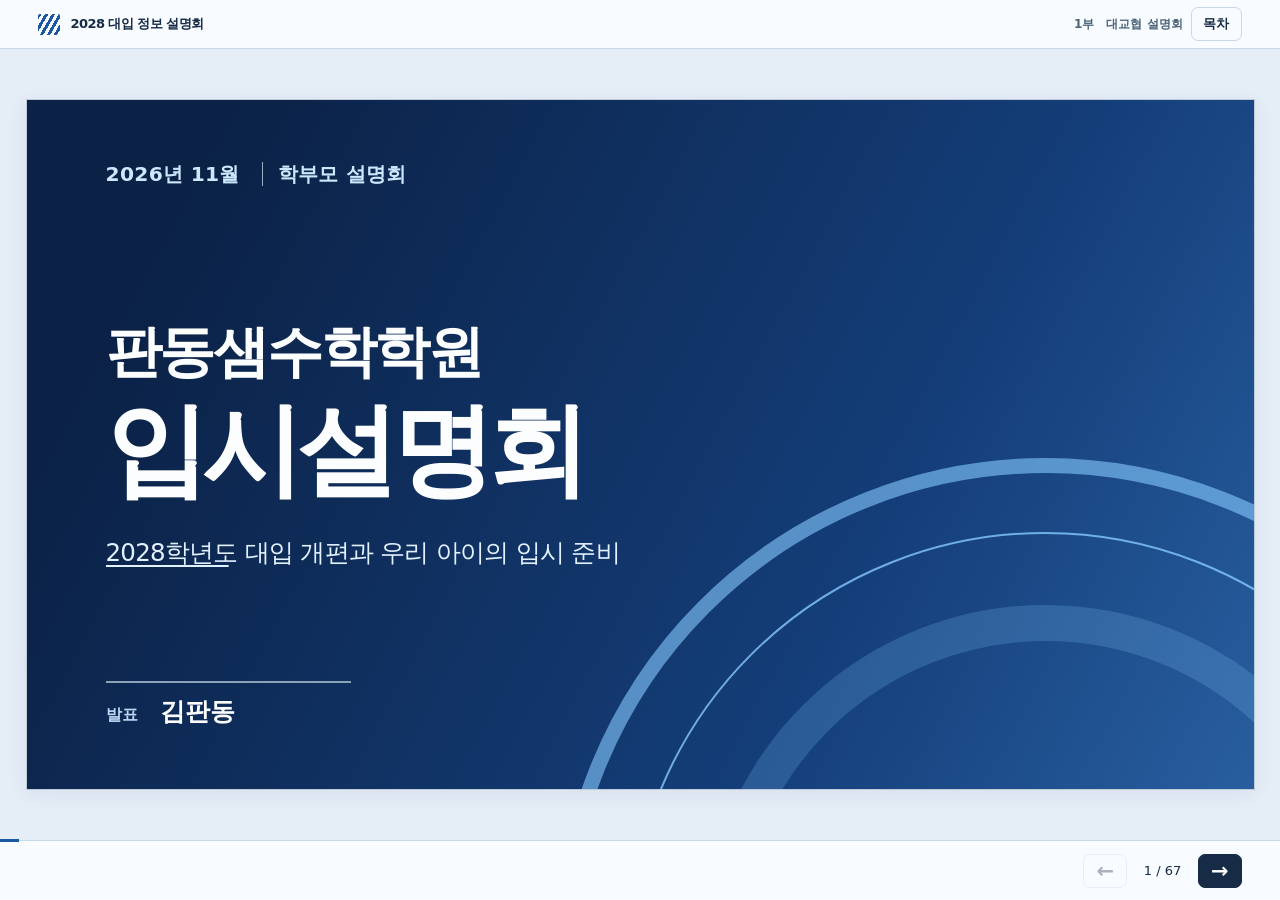
==== commit ed1b6c31: "Move parent guidance before the closing chapter" ====
--- a/blue/index.html
+++ b/blue/index.html
@@ -644,12 +644,12 @@
  @keyframes record-open { from { opacity: 0; clip-path: inset(0 0 100%); } to { opacity: 1; clip-path: inset(0); } }
 }
 
-</style><link rel="stylesheet" href="../parent-chapter.css?v=1"></head><body data-former-map-count="6" data-map-url="part2.html"><header class="top"><div class="brand"><i aria-hidden="true"></i>2028 대입 정보 설명회</div><div class="topright"><span class="partlabel" id="part">1부　대교협 설명회</span><button id="toc" aria-haspopup="dialog">목차</button></div></header><main aria-label="발표 화면"><section class="slide" data-n="1" aria-label="판동샘수학학원 입시설명회"><div class="academy-cover"><div class="cover-art" aria-hidden="true"><i></i><i></i><i></i></div>
+</style><link rel="stylesheet" href="../parent-chapter.css?v=2"></head><body data-former-map-count="6" data-map-url="part2.html"><header class="top"><div class="brand"><i aria-hidden="true"></i>2028 대입 정보 설명회</div><div class="topright"><span class="partlabel" id="part">1부　대교협 설명회</span><button id="toc" aria-haspopup="dialog">목차</button></div></header><main aria-label="발표 화면"><section class="slide" data-n="1" aria-label="판동샘수학학원 입시설명회"><div class="academy-cover"><div class="cover-art" aria-hidden="true"><i></i><i></i><i></i></div>
 <p class="cover-edition">2026년 11월 <span>학부모 설명회</span></p>
 <h1><span>판동샘수학학원</span>입시설명회</h1>
 <p class="cover-sub"><span data-cue="line">2028학년도 대입 개편과 우리 아이의 입시 준비</span></p>
 <p class="cover-speaker"><span>발표</span> 김판동</p></div></section>
-<section class="slide" data-n="2" aria-label="CONTENTS" hidden><div class="contents"><small>2028 대입전형 주요사항</small><h1>CONTENTS</h1><a href="#3"><b>00</b>시작하기 전에<span>↗</span></a><a href="#6"><b>01</b>2028 인원 분석<span>↗</span></a><a href="#12"><b>02</b>5등급제 실시에 따른 변화<span>↗</span></a><a href="#41"><b>03</b>논서술형 평가 역량 변화<span>↗</span></a><a href="#46"><b>04</b>통합형 수능에 따른 변화<span>↗</span></a><a href="#60"><b>05</b>마무리<span>↗</span></a><a href="#64"><b>2부</b>중학생 학부모 진학 안내<span>↗</span></a></div></section>
+<section class="slide" data-n="2" aria-label="CONTENTS" hidden><div class="contents"><small>2028 대입전형 주요사항</small><h1>CONTENTS</h1><a href="#3"><b>00</b>시작하기 전에<span>↗</span></a><a href="#6"><b>01</b>2028 인원 분석<span>↗</span></a><a href="#12"><b>02</b>5등급제 실시에 따른 변화<span>↗</span></a><a href="#41"><b>03</b>논서술형 평가 역량 변화<span>↗</span></a><a href="#46"><b>04</b>통합형 수능에 따른 변화<span>↗</span></a><a href="#60"><b>2부</b>진짜 우리가 궁금한것은<span>↗</span></a><a href="#63"><b>06</b>마무리<span>↗</span></a></div></section>
 <section class="slide family-guide" data-n="family" hidden aria-label="2028학년도 대입 개편과 학년별 적용 기준"><div class="family-inner"><header><p>00　시작하기 전에 <span>2026년 11월 기준</span></p><h1>2028학년도 대입 개편과 학년별 적용 기준</h1></header><p class="family-topic">학년별 적용</p><section class="family-panel" id="family-panel-0" aria-label="학년별 적용"><div class="guide-pair"><div><h2>우리 아이는 몇 학년도 대입일까?</h2>
 <table class="cohorts"><thead><tr><th>2026년 학년</th><th>대학 입학 연도</th><th>적용 제도</th></tr></thead><tbody><tr><th scope="row">고3</th><td>2027학년도</td><td>기존 대입제도</td></tr><tr><th data-cue="sweep" scope="row">고2</th><td data-cue="sweep" style="--cue-delay:150ms">2028학년도</td><td data-cue="sweep" style="--cue-delay:200ms">개편 첫 적용</td></tr><tr><th scope="row">고1</th><td>2029학년도</td><td>2028 개편 체제</td></tr><tr><th scope="row">중3</th><td>2030학년도</td><td>2028 개편 체제 기준</td></tr><tr><th scope="row">중2</th><td>2031학년도</td><td>2028 개편 체제 기준</td></tr><tr class="reform-possible"><th scope="row">중1</th><td>2032학년도</td><td>향후 재개편 가능</td></tr><tr class="reform-possible"><th scope="row">초6</th><td>2033학년도</td><td>향후 재개편 가능</td></tr></tbody></table></div>
 <aside><h3>첫 적용은 지금 고2</h3>
@@ -745,9 +745,11 @@
 <section class="slide" data-n="53" aria-label="통합형 수능이지만 계열별 반영" hidden><header class="sheetHead"><div class="meta"><span>2028 대입전형 주요사항</span><span>04　통합형 수능에 따른 변화</span></div><h1>통합형 수능이지만 계열별 반영</h1></header><div class="content"><table class="native ratio"><thead><tr><th rowspan="2">대학교</th><th colspan="5">인문계열</th><th colspan="5">자연계열</th></tr><tr><th>국어</th><th>수학</th><th>영어</th><th>사회</th><th>과학</th><th>국어</th><th>수학</th><th>영어</th><th>사회</th><th>과학</th></tr></thead><tbody><tr><th data-source-paper="blue">서울대</th><td data-source-paper="white">100</td><td class="red" data-source-paper="white">120</td><td data-source-paper="white">감점</td><td data-cue="ring" class="red" data-source-ink="coral" data-source-paper="white">50</td><td data-cue="ring" data-source-paper="white">30</td><td data-source-paper="cream">100</td><td class="red" data-source-paper="cream">120</td><td data-source-paper="cream">감점</td><td data-cue="ring" data-source-paper="cream">30</td><td data-cue="ring" class="red" data-source-ink="coral" data-source-paper="cream">50</td></tr><tr><th data-source-paper="blue">연세대</th><td class="red" data-source-paper="white">33.3</td><td data-source-paper="white">22.2</td><td data-source-paper="white">11.1</td><td class="red" data-source-ink="coral" data-source-paper="white">22.2</td><td data-source-paper="white">11.1</td><td data-source-paper="cream">22.2</td><td class="red" data-source-paper="cream">33.3</td><td data-source-paper="cream">11.1</td><td data-source-paper="cream">11.1</td><td class="red" data-source-ink="coral" data-source-paper="cream">22.2</td></tr><tr><th data-source-paper="blue">고려대</th><td class="red" data-source-paper="white">35.7</td><td class="red" data-source-paper="white">35.7</td><td data-source-paper="white">감점</td><td colspan="2" data-source-paper="white">31.2</td><td data-source-paper="cream">31.3</td><td class="red" data-source-paper="cream">37.5</td><td data-source-paper="cream">감점</td><td colspan="2" data-source-paper="cream">31.2</td></tr><tr><th data-source-paper="blue">서강대</th><td class="red" data-source-paper="white">40/46.7</td><td class="red" data-source-paper="white">46.7/40</td><td data-source-paper="white">가산점</td><td colspan="2" data-source-paper="white">13.3</td><td class="red" data-source-paper="cream">40/46.7</td><td class="red" data-source-paper="cream">46.7/40</td><td data-source-paper="cream">가산점</td><td colspan="2" data-source-paper="cream">13.3</td></tr><tr><th data-source-paper="blue">성균관대</th><td class="red" data-source-paper="white">45/30</td><td class="red" data-source-paper="white">30/45</td><td data-source-paper="white">10</td><td colspan="2" data-source-paper="white">15</td><td data-source-paper="cream">15</td><td class="red" data-source-paper="cream">40/30</td><td data-source-paper="cream">15</td><td class="red" colspan="2" data-source-paper="cream">30/40</td></tr><tr><th data-source-paper="blue">한양대</th><td class="red" data-source-paper="white">35/30</td><td class="red" data-source-paper="white">30/35</td><td data-source-paper="white">10</td><td data-source-paper="white">25/15</td><td data-source-paper="white">15/25</td><td class="red" data-source-paper="cream">35/30</td><td class="red" data-source-paper="cream">30/35</td><td data-source-paper="cream">10</td><td data-source-paper="cream">25/15</td><td data-source-paper="cream">15/25</td></tr><tr><th data-source-paper="blue">이화여대</th><td class="red" data-source-paper="white">30</td><td class="red" data-source-paper="white">30</td><td data-source-paper="white">10</td><td data-source-paper="white">20/10</td><td data-source-paper="white">10/20</td><td class="red" data-source-paper="cream">30</td><td class="red" data-source-paper="cream">30</td><td data-source-paper="cream">10</td><td data-source-paper="cream">20/10</td><td data-source-paper="cream">10/20</td></tr><tr><th data-source-paper="blue">중앙대</th><td class="red" data-source-paper="white">40/35</td><td data-source-paper="white">20</td><td data-source-paper="white">10</td><td data-source-paper="white">15/25</td><td data-source-paper="white">15/10</td><td data-source-paper="cream">30/25</td><td class="red" data-source-paper="cream">40/35</td><td data-source-paper="cream">10</td><td data-source-paper="cream">5/10</td><td data-source-paper="cream">15/20</td></tr><tr><th data-source-paper="blue">경희대</th><td class="red" data-source-paper="white">40/35</td><td data-source-paper="white">35</td><td data-source-paper="white">감점</td><td colspan="2" data-source-paper="white">25/30(1)</td><td data-source-paper="cream">30</td><td class="red" data-source-paper="cream">40</td><td data-source-paper="cream">감점</td><td data-source-paper="cream">10</td><td class="red" data-source-ink="coral" data-source-paper="cream">20</td></tr><tr><th data-source-paper="blue">한국외대</th><td class="red" data-source-paper="white">30/20</td><td class="red" data-source-paper="white">20/30</td><td data-source-paper="white">20</td><td colspan="2" data-source-paper="white">30(1)</td><td class="red" data-source-paper="cream">30/20</td><td class="red" data-source-paper="cream">20/30</td><td data-source-paper="cream">20</td><td colspan="2" data-source-paper="cream">30(1)</td></tr><tr><th data-source-paper="blue">서울시립대</th><td class="red" data-source-paper="white">35/40</td><td data-source-paper="white">35/25</td><td data-source-paper="white">감점</td><td colspan="2" data-source-paper="white">30</td><td data-source-paper="cream">30</td><td class="red" data-source-paper="cream">40</td><td data-source-paper="cream">감점</td><td colspan="2" data-source-paper="cream">30</td></tr><tr><th data-source-paper="blue">건국대</th><td class="red" data-source-paper="white">45/35</td><td class="red" data-source-paper="white">35/45</td><td data-source-paper="white">10</td><td colspan="2" data-source-paper="white">10(1)</td><td class="red" data-source-paper="cream">45/35</td><td class="red" data-source-paper="cream">35/45</td><td data-source-paper="cream">10</td><td colspan="2" data-source-paper="cream">10(1)</td></tr><tr><th data-source-paper="blue">동국대</th><td class="red" data-source-paper="white">35</td><td data-source-paper="white">25</td><td data-source-paper="white">15</td><td class="red" data-source-ink="coral" data-source-paper="white">15</td><td data-source-paper="white">10</td><td data-source-paper="cream">5</td><td class="red" data-source-paper="cream">35</td><td data-source-paper="cream">15</td><td data-source-paper="cream">10</td><td class="red" data-source-ink="coral" data-source-paper="cream">15</td></tr><tr><th data-source-paper="blue">홍익대</th><td class="red" data-source-paper="white">30</td><td class="red" data-source-paper="white">30</td><td data-source-paper="white">15</td><td class="red" data-source-ink="coral" data-source-paper="white">15</td><td data-source-paper="white">10</td><td data-source-paper="cream">20</td><td class="red" data-source-paper="cream">35</td><td data-source-paper="cream">15</td><td data-source-paper="cream">10</td><td class="red" data-source-ink="coral" data-source-paper="cream">15</td></tr><tr><th data-source-paper="blue">숙명여대</th><td class="red" data-source-paper="white">35</td><td data-source-paper="white">20/25</td><td data-source-paper="white">20/15</td><td class="red" data-source-ink="coral" data-source-paper="white">15</td><td data-source-paper="white">10</td><td data-source-paper="cream">25</td><td class="red" data-source-paper="cream">35</td><td data-source-paper="cream">15</td><td data-source-paper="cream">10</td><td class="red" data-source-ink="coral" data-source-paper="cream">15</td></tr></tbody></table></div><footer class="sheetFoot"><span>출처 : 교육부 한국대학교육협의회</span><b>57</b></footer></section>
 <section class="slide" data-n="54" aria-label="통합형 수능이지만 계열별 반영" hidden><header class="sheetHead"><div class="meta"><span>2028 대입전형 주요사항</span><span>04　통합형 수능에 따른 변화</span></div><h1>통합형 수능이지만 계열별 반영</h1></header><div class="content"><table class="native ratio"><thead><tr><th rowspan="2">대학교</th><th colspan="5">인문계열</th><th colspan="5">자연계열</th></tr><tr><th>국어</th><th>수학</th><th>영어</th><th>사회</th><th>과학</th><th>국어</th><th>수학</th><th>영어</th><th>사회</th><th>과학</th></tr></thead><tbody><tr><th data-source-paper="blue">국민대</th><td data-cue="ring" class="red" data-source-paper="white">40</td><td data-cue="ring" data-source-paper="white">30</td><td data-source-paper="white">10</td><td colspan="2" data-source-paper="white">20(1)</td><td data-cue="ring" data-source-paper="cream">30</td><td data-cue="ring" class="red" data-source-paper="cream">40</td><td data-source-paper="cream">10</td><td colspan="2" data-source-paper="cream">20(1)</td></tr><tr><th data-source-paper="blue">숭실대</th><td class="red" data-source-paper="white">35/25</td><td data-source-paper="white">20/35</td><td data-source-paper="white">20/15</td><td class="red" data-source-ink="coral" data-source-paper="white">15</td><td data-source-paper="white">10</td><td data-source-paper="cream">25</td><td class="red" data-source-paper="cream">35</td><td data-source-paper="cream">15</td><td data-source-paper="cream">10</td><td class="red" data-source-ink="coral" data-source-paper="cream">15</td></tr><tr><th data-source-paper="blue">세종대</th><td class="red" data-source-paper="white">35</td><td data-source-paper="white">30</td><td data-source-paper="white">15</td><td data-source-paper="white">10</td><td data-source-paper="white">10</td><td data-source-paper="cream">20</td><td class="red" data-source-paper="cream">40</td><td data-source-paper="cream">15</td><td data-source-paper="cream">10</td><td class="red" data-source-ink="coral" data-source-paper="cream">15</td></tr><tr><th data-source-paper="blue">서울과기대</th><td class="red" data-source-paper="white">35</td><td data-source-paper="white">25</td><td data-source-paper="white">20</td><td class="red" data-source-ink="coral" data-source-paper="white">15</td><td data-source-paper="white">5</td><td data-source-paper="cream">20</td><td class="red" data-source-paper="cream">40</td><td data-source-paper="cream">20</td><td data-source-paper="cream">5</td><td class="red" data-source-ink="coral" data-source-paper="cream">15</td></tr><tr><th data-source-paper="blue">아주대</th><td data-source-paper="white">25</td><td class="red" data-source-paper="white">35</td><td data-source-paper="white">15</td><td class="red" data-source-ink="coral" data-source-paper="white">20</td><td data-source-paper="white">5</td><td data-source-paper="cream">20</td><td class="red" data-source-paper="cream">40</td><td data-source-paper="cream">10</td><td data-source-paper="cream">5</td><td class="red" data-source-ink="coral" data-source-paper="cream">25</td></tr><tr><th data-source-paper="blue">인하대</th><td class="red" data-source-paper="white">35</td><td data-source-paper="white">25</td><td data-source-paper="white">15</td><td colspan="2" data-source-paper="white">25</td><td data-source-paper="cream">25</td><td class="red" data-source-paper="cream">35</td><td data-source-paper="cream">10</td><td colspan="2" data-source-paper="cream">30</td></tr><tr><th data-source-paper="blue">광운대</th><td class="red" data-source-paper="white">35/30</td><td data-source-paper="white">25/30</td><td data-source-paper="white">20</td><td class="red" data-source-ink="coral" data-source-paper="white">15</td><td data-source-paper="white">5</td><td data-source-paper="cream">20</td><td class="red" data-source-paper="cream">40</td><td data-source-paper="cream">20</td><td data-source-paper="cream">5</td><td class="red" data-source-ink="coral" data-source-paper="cream">15</td></tr><tr><th data-source-paper="blue">명지대</th><td class="red" data-source-paper="white">35/30</td><td data-source-paper="white">25/30</td><td data-source-paper="white">20</td><td colspan="2" data-source-paper="white">20(1)</td><td data-source-paper="cream">25</td><td class="red" data-source-paper="cream">35</td><td data-source-paper="cream">20</td><td colspan="2" data-source-paper="cream">20(1)</td></tr><tr><th data-source-paper="blue">상명대</th><td class="red" data-source-paper="white">35</td><td data-source-paper="white">30</td><td data-source-paper="white">25</td><td colspan="2" data-source-paper="white">10(1)</td><td data-source-paper="cream">30</td><td class="red" data-source-paper="cream">35</td><td data-source-paper="cream">25</td><td colspan="2" data-source-paper="cream">10(1)</td></tr><tr><th data-source-paper="blue">단국대</th><td class="red" data-source-paper="white">35</td><td data-source-paper="white">25</td><td data-source-paper="white">20</td><td class="red" data-source-ink="coral" data-source-paper="white">15</td><td data-source-paper="white">5</td><td data-source-paper="cream">25</td><td class="red" data-source-paper="cream">35</td><td data-source-paper="cream">20</td><td data-source-paper="cream">5</td><td class="red" data-source-ink="coral" data-source-paper="cream">15</td></tr><tr><th data-source-paper="blue">가천대</th><td class="red" data-source-paper="white">5/4/3/2</td><td class="red" data-source-paper="white">5/4/3/2</td><td class="red" data-source-paper="white">5/4/3/2</td><td class="red" data-source-paper="white">5/4/3/2</td><td class="red" data-source-paper="white">5/4/3/2</td><td class="red" data-source-paper="cream">5/4/3/2</td><td class="red" data-source-paper="cream">5/4/3/2</td><td class="red" data-source-paper="cream">5/4/3/2</td><td class="red" data-source-paper="cream">5/4/3/2</td><td class="red" data-source-paper="cream">5/4/3/2</td></tr><tr><th data-source-paper="blue">경기대</th><td class="red" data-source-paper="white">40</td><td data-source-paper="white">25</td><td data-source-paper="white">20</td><td colspan="2" data-source-paper="white">15(1)</td><td data-source-paper="cream">30</td><td class="red" data-source-paper="cream">35</td><td data-source-paper="cream">20</td><td colspan="2" data-source-paper="cream">15(1)</td></tr><tr><th data-source-paper="blue">가톨릭대</th><td class="red" data-source-paper="white">40/20</td><td class="red" data-source-paper="white">20/40</td><td data-source-paper="white">20</td><td colspan="2" data-source-paper="white">20(1)</td><td class="red" data-source-paper="cream">40/20</td><td class="red" data-source-paper="cream">20/40</td><td data-source-paper="cream">20</td><td colspan="2" data-source-paper="cream">20(1)</td></tr><tr><th data-source-paper="blue">한양대(에)</th><td class="red" data-source-paper="white">35</td><td data-source-paper="white">25</td><td data-source-paper="white">15</td><td colspan="2" data-source-paper="white">25</td><td data-source-paper="cream">25</td><td class="red" data-source-paper="cream">35</td><td data-source-paper="cream">10/15</td><td colspan="2" data-source-paper="cream">30/25</td></tr><tr><th data-source-paper="blue">항공대</th><td class="red" data-source-paper="white">25/30</td><td class="red" data-source-paper="white">30/25</td><td data-source-paper="white">20</td><td colspan="2" data-source-paper="white">25(1)</td><td data-source-paper="cream">20</td><td class="red" data-source-paper="cream">35</td><td data-source-paper="cream">20</td><td colspan="2" data-source-paper="cream">25(1)</td></tr></tbody></table></div><footer class="sheetFoot"><span>출처 : 교육부 한국대학교육협의회</span><b>58</b></footer></section>
 <section class="slide" data-n="55" aria-label="변화된 정시 수능위주 대비 방안" hidden><header class="sheetHead"><div class="meta"><span>2028 대입전형 주요사항</span><span>04　통합형 수능에 따른 변화</span></div><h1>변화된 정시 수능위주 대비 방안</h1></header><div class="content"><div class="itemlist"><div><b>과목 이수</b><p>선행학습은 아니더라도 후행학습은 하지 않을 학생을 선발할 것</p></div><div><b>출결</b><p>3학년 2학기 수능 공부도 학교 교실에서, 출석부가 깨끗해야</p></div><div><b>계열별 반영</b><p>통합형 수능이지만 <span data-cue="line">인문계열은 국어, 사회</span> / <span data-cue="line">자연계열은 수학, 과학</span>의 반영 비율이 높다.</p></div><div><b>교과성적</b><p>교과성적 반영을 크게 두려워할 필요까지는</p></div><div><b>수능성적</b><p>서류평가, 교과성적 반영, 출결 반영 등 전형방법이 세분화 되었지만 정시 합격은 수능성적에 의해서</p></div></div></div><footer class="sheetFoot"><span>출처 : 교육부 한국대학교육협의회</span><b>59</b></footer></section>
-<section class="slide" data-n="75" aria-label="마무리" hidden><div class="divider"><small>2028 대입전형 주요사항</small><div class="chapterNo">Chapter 5</div><h1>마무리</h1><blockquote>예상 가능한 범위 안에서의 변화!<br/><span data-cue="line">충분히 대응 가능하다</span></blockquote></div></section>
-<section class="slide" data-n="76" aria-label="2028 대입! 이렇게 대비하면" hidden><header class="sheetHead"><div class="meta"><span>2028 대입전형 주요사항</span><span>05　마무리</span></div><h1>2028 대입! 이렇게 대비하면</h1></header><div class="content"><div class="itemlist"><div><b>01</b><p>대입은 크게 바뀌지 않았다.</p></div><div><b>02</b><p>새롭게 적용된 <span class="inkEm">대입 전형요소(서류평가, 최저기준, 면접)</span> 지금 <span class="inkEm">현재에도 활용</span>하고 있다.</p></div><div data-source-paper="cream"><b>03</b><p><span class="inkEm">석차등급</span> 관리 &gt; <span class="inkEm">성취도</span> 관리 ← <span class="inkEm">원점수</span> 관리</p></div><div data-source-paper="cream"><b>04</b><p><span data-cue="line">1학년 때</span> <span class="inkEm"><span data-cue="line">과목 이수와 관련한 상담</span></span>이 가장 중요해질 수 있다.</p></div><div><b>05</b><p>1학년 때부터 <span data-cue="line" style="--cue-delay:300ms">학생</span> <span class="inkEm"><span data-cue="line" style="--cue-delay:300ms">진로에 대한 상담</span></span>을 함께 고민하고 시작하는 것이 중요(학교 선생님과 상담 및 준비)</p></div><div><b>06</b><p>학교에서 열심히 하는 학생들을 선발하고자 하는 대학의 시각은 변하지 않는다.</p></div></div></div><footer class="sheetFoot"><span>출처 : 교육부 한국대학교육협의회</span><b>61</b></footer></section>
-<section class="slide" data-n="77" aria-label="마무리" hidden><header class="sheetHead"><div class="meta"><span>2028 대입전형 주요사항</span><span>05　마무리</span></div><h1>마무리</h1></header><div class="content"><div class="closing"><p>학생, 학부모 여러분!</p><h1>이제 불안해 하지 마세요.<br/><span data-cue="line">충분히 대비가 가능합니다!</span></h1></div></div><footer class="sheetFoot"><span>출처 : 교육부 한국대학교육협의회</span><b>62</b></footer></section>
-<section class="slide" data-n="78" aria-label="감사합니다" hidden><div class="end"><h1>감사합니다</h1><p>※ 본 자료는 대학별 2028학년도 대학입학전형시행계획을 요약, 정리한 자료입니다.<br/>※ 추후 대학 발표에 따라 내용이 수정될 수 있습니다.<br/>※ 반드시 해당 대학의 자료를 확인하시기 바랍니다.</p></div></section><section class="slide parent-chapter" data-n="parent-0" aria-label="평택 고교 선택 기준" hidden><header class="sheetHead"><div class="meta"><span>2028 대입 정보 설명회</span><span>2부　중학생 학부모 진학 안내</span></div><h1>평택 고교 선택 기준</h1></header><div class="parent-content"><div class="parent-grid"><article style="--row:0"><h2 class="keyword">통학 시간</h2><p class="explain">집에서 가장 가까운 학교부터 살펴보세요. 평일 등교 시간에 직접 가 보면 매일 복습과 휴식에 쓸 시간이 얼마나 남는지 알 수 있습니다.</p></article><article style="--row:1"><h2 class="keyword">수업과 학생부</h2><p class="explain">관심 과목의 수업과 탐구 프로그램을 확인하세요. 학생이 던진 질문과 탐구 과정이 학생부에 어떻게 기록되는지도 물어보세요.</p></article><article style="--row:2"><h2 class="keyword">내신 관리</h2><p class="explain">학교의 평가계획과 수행평가 예시를 함께 보세요. 아이가 강점을 가진 과목에서 꾸준히 성취를 쌓을 수 있는지가 기준입니다.</p></article><article style="--row:3"><h2 class="keyword">수능 과목 관리</h2><p class="explain">국어·수학·영어와 통합사회·통합과학의 수업 계획을 살펴보세요. 모의고사 뒤에 취약한 단원을 보완할 기회가 있는지도 확인하세요.</p></article></div></div><footer class="sheetFoot"><span>판동샘 수학학원 입시설명회</span><b>64</b></footer></section>
-<section class="slide parent-chapter" data-n="parent-1" aria-label="강점별 대입 전형" hidden><header class="sheetHead"><div class="meta"><span>2028 대입 정보 설명회</span><span>2부　중학생 학부모 진학 안내</span></div><h1>강점별 대입 전형</h1></header><div class="parent-content"><article class="route-match" style="--row:0"><h2 class="keyword">꾸준한 내신</h2><i class="explain" aria-hidden="true">→</i><div class="explain"><h3>학생부교과전형</h3><p>대학이 반영하는 교과와 수능최저 충족 여부를 함께 살펴봅니다.</p></div></article><article class="route-match" style="--row:1"><h2 class="keyword">탐구와 활동</h2><i class="explain" aria-hidden="true">→</i><div class="explain"><h3>학생부종합전형</h3><p>수업에서 시작한 질문을 조사·발표로 발전시킨 과정이 학생부에 드러나는지 봅니다.</p></div></article><article class="route-match" style="--row:2"><h2 class="keyword">수학·국어 강점</h2><i class="explain" aria-hidden="true">→</i><div class="explain"><h3>논술전형</h3><p>수학 풀이 과정을 쓰거나 글을 읽고 논증하는 데 강하다면 대학별 기출문제로 확인합니다.</p></div></article><article class="route-match" style="--row:3"><h2 class="keyword">모의고사 강점</h2><i class="explain" aria-hidden="true">→</i><div class="explain"><h3>정시 수능위주전형</h3><p>여러 번의 모의고사에서 강한 영역을 찾아 대학별 수능 반영 비율과 비교합니다.</p></div></article></div><footer class="sheetFoot"><span>판동샘 수학학원 입시설명회</span><b>65</b></footer></section>
-<section class="slide parent-chapter parent-vision" data-n="parent-2" aria-label="판동샘 수학학원 비전" hidden><img src="../academy-vision.webp" width="1672" height="941" alt="기하 문제를 풀어낸 학생이 친구들의 박수를 받으며 미소 짓는 교실"></section></main><footer class="dock"><div class="progress" id="progress"></div><div class="moves" style="margin-inline-start:auto"><button id="parentAuto" hidden>자동 넘김 일시정지</button><button id="prev" aria-label="이전 장">←</button><span id="count" class="count">1 / 66</span><button id="next" aria-label="다음 장">→</button></div></footer><div id="announce" class="sr" aria-live="polite"></div><dialog id="panel" aria-labelledby="paneltitle"><div class="dialogHead"><h2 id="paneltitle"></h2><button id="closepanel" aria-label="닫기">닫기</button></div><div class="inside" id="panelbody"></div></dialog><script type="application/json" id="labels">["판동샘수학학원 입시설명회","CONTENTS","2028학년도 대입 개편과 학년별 적용 기준","대입 과정 한눈에 보기","자료 내 중요 단어 정리","2028 인원 분석","수시 vs 정시 비율","2028 전형별 비율(%)","고교교육 기여대학 지원사업 선정 결과","지역별 전형별 선발 비율","그럼에도 변화가 큰 대학들은?","5등급제 실시에 따른 변화","상대평가 9등급 → 5등급","개편된 내신성적 평가방법이 고등학교에 미칠 영향","교과학습발달상황 용어","2022 개정 교육과정 교과 구성","2028 학생부교과 변경사항","학생부교과(2028)","학생부교과(2028)","학생부교과 전형에서 서류평가란?","1.2가 1.5한테 진다고?","수능최저학력기준(2028 학생부교과)","수능최저학력기준(2028 학생부교과)","수능최저학력기준(2028 학생부교과)_의약계열","5등급과 9등급 비교하기 싫어!","변화된 학생부 교과 대비 방안","2028 학생부종합 변경사항","학생부종합(2028)","학생부종합(2028)","학생부종합(2028)","학생부종합(2028)","수능최저학력기준(2028 학생부종합)","정시러들에게 논술보다는 학종을","수능최저학력기준(2028 학생부종합)_의약계열","변화된 학생부 종합 대비 방안","교과성적 산출 방식","2028 대학별 교과성적 반영 방식 4대 유형","원점수 관리에 대한 고민 필요","동국대 성취도-교과등급 영역(Zone) 설정","2028 대학별 교과성적 반영 대응 방안","논서술형 평가 역량 변화","2028 논술 변경사항","논술(2028)","수능최저학력기준(2028 논술)","변화된 논술 대비 방안","통합형 수능에 따른 변화","개편된 수능이 고등학교에 미칠 영향은?","2028 수능위주 변경사항","수능 군별 일반전형 인원(2028)","수능 군별 일반전형 인원(2028)","학교생활충실도를 교과성적으로 확인","고교학점제 취지에 맞는 서류평가 반영","서울대 교과역량평가","서울대 교과역량평가 영향력은?","서울대 교과역량평가 평가 항목","정시 서류평가 항목","통합형 수능이지만 계열별 반영","통합형 수능이지만 계열별 반영","변화된 정시 수능위주 대비 방안","마무리","2028 대입! 이렇게 대비하면","마무리","감사합니다","평택 고교 선택 기준","강점별 대입 전형","판동샘 수학학원 비전"]</script><script src="../presentation.js?v=parent1"></script></body></html>+<section class="slide parent-chapter" data-n="parent-intro" aria-label="진짜 우리가 궁금한것은" hidden><div class="divider"><small>2부　중학생 학부모 진학 안내</small><div class="chapterNo">Chapter 5</div><h1>진짜 우리가 궁금한것은</h1></div></section>
+<section class="slide parent-chapter" data-n="parent-0" aria-label="평택 고교 선택 기준" hidden><header class="sheetHead"><div class="meta"><span>2028 대입 정보 설명회</span><span>2부　중학생 학부모 진학 안내</span></div><h1>평택 고교 선택 기준</h1></header><div class="parent-content"><div class="parent-grid"><article style="--row:0"><h2 class="keyword">통학 시간</h2><p class="explain">집에서 가장 가까운 학교부터 살펴보세요. 평일 등교 시간에 직접 가 보면 매일 복습과 휴식에 쓸 시간이 얼마나 남는지 알 수 있습니다.</p></article><article style="--row:1"><h2 class="keyword">수업과 학생부</h2><p class="explain">관심 과목의 수업과 탐구 프로그램을 확인하세요. 학생이 던진 질문과 탐구 과정이 학생부에 어떻게 기록되는지도 물어보세요.</p></article><article style="--row:2"><h2 class="keyword">내신 관리</h2><p class="explain">학교의 평가계획과 수행평가 예시를 함께 보세요. 아이가 강점을 가진 과목에서 꾸준히 성취를 쌓을 수 있는지가 기준입니다.</p></article><article style="--row:3"><h2 class="keyword">수능 과목 관리</h2><p class="explain">국어·수학·영어와 통합사회·통합과학의 수업 계획을 살펴보세요. 모의고사 뒤에 취약한 단원을 보완할 기회가 있는지도 확인하세요.</p></article></div></div><footer class="sheetFoot"><span>판동샘 수학학원 입시설명회</span><b>61</b></footer></section>
+<section class="slide parent-chapter" data-n="parent-1" aria-label="강점별 대입 전형" hidden><header class="sheetHead"><div class="meta"><span>2028 대입 정보 설명회</span><span>2부　중학생 학부모 진학 안내</span></div><h1>강점별 대입 전형</h1></header><div class="parent-content"><article class="route-match" style="--row:0"><h2 class="keyword">꾸준한 내신</h2><i class="explain" aria-hidden="true">→</i><div class="explain"><h3>학생부교과전형</h3><p>대학이 반영하는 교과와 수능최저 충족 여부를 함께 살펴봅니다.</p></div></article><article class="route-match" style="--row:1"><h2 class="keyword">탐구와 활동</h2><i class="explain" aria-hidden="true">→</i><div class="explain"><h3>학생부종합전형</h3><p>수업에서 시작한 질문을 조사·발표로 발전시킨 과정이 학생부에 드러나는지 봅니다.</p></div></article><article class="route-match" style="--row:2"><h2 class="keyword">수학·국어 강점</h2><i class="explain" aria-hidden="true">→</i><div class="explain"><h3>논술전형</h3><p>수학 풀이 과정을 쓰거나 글을 읽고 논증하는 데 강하다면 대학별 기출문제로 확인합니다.</p></div></article><article class="route-match" style="--row:3"><h2 class="keyword">모의고사 강점</h2><i class="explain" aria-hidden="true">→</i><div class="explain"><h3>정시 수능위주전형</h3><p>여러 번의 모의고사에서 강한 영역을 찾아 대학별 수능 반영 비율과 비교합니다.</p></div></article></div><footer class="sheetFoot"><span>판동샘 수학학원 입시설명회</span><b>62</b></footer></section>
+<section class="slide" data-n="75" aria-label="마무리" hidden><div class="divider"><small>2028 대입전형 주요사항</small><div class="chapterNo">Chapter 6</div><h1>마무리</h1><blockquote>예상 가능한 범위 안에서의 변화!<br/><span data-cue="line">충분히 대응 가능하다</span></blockquote></div></section>
+<section class="slide" data-n="76" aria-label="2028 대입! 이렇게 대비하면" hidden><header class="sheetHead"><div class="meta"><span>2028 대입전형 주요사항</span><span>06　마무리</span></div><h1>2028 대입! 이렇게 대비하면</h1></header><div class="content"><div class="itemlist"><div><b>01</b><p>대입은 크게 바뀌지 않았다.</p></div><div><b>02</b><p>새롭게 적용된 <span class="inkEm">대입 전형요소(서류평가, 최저기준, 면접)</span> 지금 <span class="inkEm">현재에도 활용</span>하고 있다.</p></div><div data-source-paper="cream"><b>03</b><p><span class="inkEm">석차등급</span> 관리 &gt; <span class="inkEm">성취도</span> 관리 ← <span class="inkEm">원점수</span> 관리</p></div><div data-source-paper="cream"><b>04</b><p><span data-cue="line">1학년 때</span> <span class="inkEm"><span data-cue="line">과목 이수와 관련한 상담</span></span>이 가장 중요해질 수 있다.</p></div><div><b>05</b><p>1학년 때부터 <span data-cue="line" style="--cue-delay:300ms">학생</span> <span class="inkEm"><span data-cue="line" style="--cue-delay:300ms">진로에 대한 상담</span></span>을 함께 고민하고 시작하는 것이 중요(학교 선생님과 상담 및 준비)</p></div><div><b>06</b><p>학교에서 열심히 하는 학생들을 선발하고자 하는 대학의 시각은 변하지 않는다.</p></div></div></div><footer class="sheetFoot"><span>출처 : 교육부 한국대학교육협의회</span><b>64</b></footer></section>
+<section class="slide" data-n="77" aria-label="마무리" hidden><header class="sheetHead"><div class="meta"><span>2028 대입전형 주요사항</span><span>06　마무리</span></div><h1>마무리</h1></header><div class="content"><div class="closing"><p>학생, 학부모 여러분!</p><h1>이제 불안해 하지 마세요.<br/><span data-cue="line">충분히 대비가 가능합니다!</span></h1></div></div><footer class="sheetFoot"><span>출처 : 교육부 한국대학교육협의회</span><b>65</b></footer></section>
+<section class="slide parent-vision" data-n="parent-2" aria-label="판동샘 수학학원 비전" hidden><img src="../academy-vision.webp" width="1672" height="941" alt="기하 문제를 풀어낸 학생이 친구들의 박수를 받으며 미소 짓는 교실"></section>
+<section class="slide" data-n="78" aria-label="감사합니다" hidden><div class="end"><h1>감사합니다</h1><p>※ 본 자료는 대학별 2028학년도 대학입학전형시행계획을 요약, 정리한 자료입니다.<br/>※ 추후 대학 발표에 따라 내용이 수정될 수 있습니다.<br/>※ 반드시 해당 대학의 자료를 확인하시기 바랍니다.</p></div></section></main><footer class="dock"><div class="progress" id="progress"></div><div class="moves" style="margin-inline-start:auto"><button id="parentAuto" hidden>자동 넘김 일시정지</button><button id="prev" aria-label="이전 장">←</button><span id="count" class="count">1 / 67</span><button id="next" aria-label="다음 장">→</button></div></footer><div id="announce" class="sr" aria-live="polite"></div><dialog id="panel" aria-labelledby="paneltitle"><div class="dialogHead"><h2 id="paneltitle"></h2><button id="closepanel" aria-label="닫기">닫기</button></div><div class="inside" id="panelbody"></div></dialog><script type="application/json" id="labels">["판동샘수학학원 입시설명회","CONTENTS","2028학년도 대입 개편과 학년별 적용 기준","대입 과정 한눈에 보기","자료 내 중요 단어 정리","2028 인원 분석","수시 vs 정시 비율","2028 전형별 비율(%)","고교교육 기여대학 지원사업 선정 결과","지역별 전형별 선발 비율","그럼에도 변화가 큰 대학들은?","5등급제 실시에 따른 변화","상대평가 9등급 → 5등급","개편된 내신성적 평가방법이 고등학교에 미칠 영향","교과학습발달상황 용어","2022 개정 교육과정 교과 구성","2028 학생부교과 변경사항","학생부교과(2028)","학생부교과(2028)","학생부교과 전형에서 서류평가란?","1.2가 1.5한테 진다고?","수능최저학력기준(2028 학생부교과)","수능최저학력기준(2028 학생부교과)","수능최저학력기준(2028 학생부교과)_의약계열","5등급과 9등급 비교하기 싫어!","변화된 학생부 교과 대비 방안","2028 학생부종합 변경사항","학생부종합(2028)","학생부종합(2028)","학생부종합(2028)","학생부종합(2028)","수능최저학력기준(2028 학생부종합)","정시러들에게 논술보다는 학종을","수능최저학력기준(2028 학생부종합)_의약계열","변화된 학생부 종합 대비 방안","교과성적 산출 방식","2028 대학별 교과성적 반영 방식 4대 유형","원점수 관리에 대한 고민 필요","동국대 성취도-교과등급 영역(Zone) 설정","2028 대학별 교과성적 반영 대응 방안","논서술형 평가 역량 변화","2028 논술 변경사항","논술(2028)","수능최저학력기준(2028 논술)","변화된 논술 대비 방안","통합형 수능에 따른 변화","개편된 수능이 고등학교에 미칠 영향은?","2028 수능위주 변경사항","수능 군별 일반전형 인원(2028)","수능 군별 일반전형 인원(2028)","학교생활충실도를 교과성적으로 확인","고교학점제 취지에 맞는 서류평가 반영","서울대 교과역량평가","서울대 교과역량평가 영향력은?","서울대 교과역량평가 평가 항목","정시 서류평가 항목","통합형 수능이지만 계열별 반영","통합형 수능이지만 계열별 반영","변화된 정시 수능위주 대비 방안","진짜 우리가 궁금한것은","평택 고교 선택 기준","강점별 대입 전형","마무리","2028 대입! 이렇게 대비하면","마무리","판동샘 수학학원 비전","감사합니다"]</script><script src="../presentation.js?v=parent2"></script></body></html>
--- a/parent-chapter.css
+++ b/parent-chapter.css
@@ -16,8 +16,8 @@
 .route-match h3{font-size:1.9cqw;line-height:1.2;letter-spacing:-.04em}.route-match p{margin-top:.2cqw;font-size:1.32cqw}
 .parent-vision img{width:100%;height:100%;object-fit:cover;display:block}
 @media(prefers-reduced-motion:no-preference){
- .parent-chapter.cue-active .keyword{animation:parent-reveal .45s ease-out backwards}
- .parent-chapter.cue-active .explain{animation:parent-reveal .6s ease-out calc(1.1s + var(--row,0)*.23s) backwards}
+ .parent-chapter.cue-active .keyword{animation:parent-reveal .18s ease-out backwards}
+ .parent-chapter.cue-active .explain{animation:parent-reveal .26s ease-out calc(.24s + var(--row,0)*.07s) backwards}
  .parent-vision.cue-active img{animation:vision-reveal 1.3s ease-out backwards}
  @keyframes parent-reveal{from{opacity:0;transform:translateY(.5em)}}
  @keyframes vision-reveal{from{opacity:0;transform:scale(1.025)}}
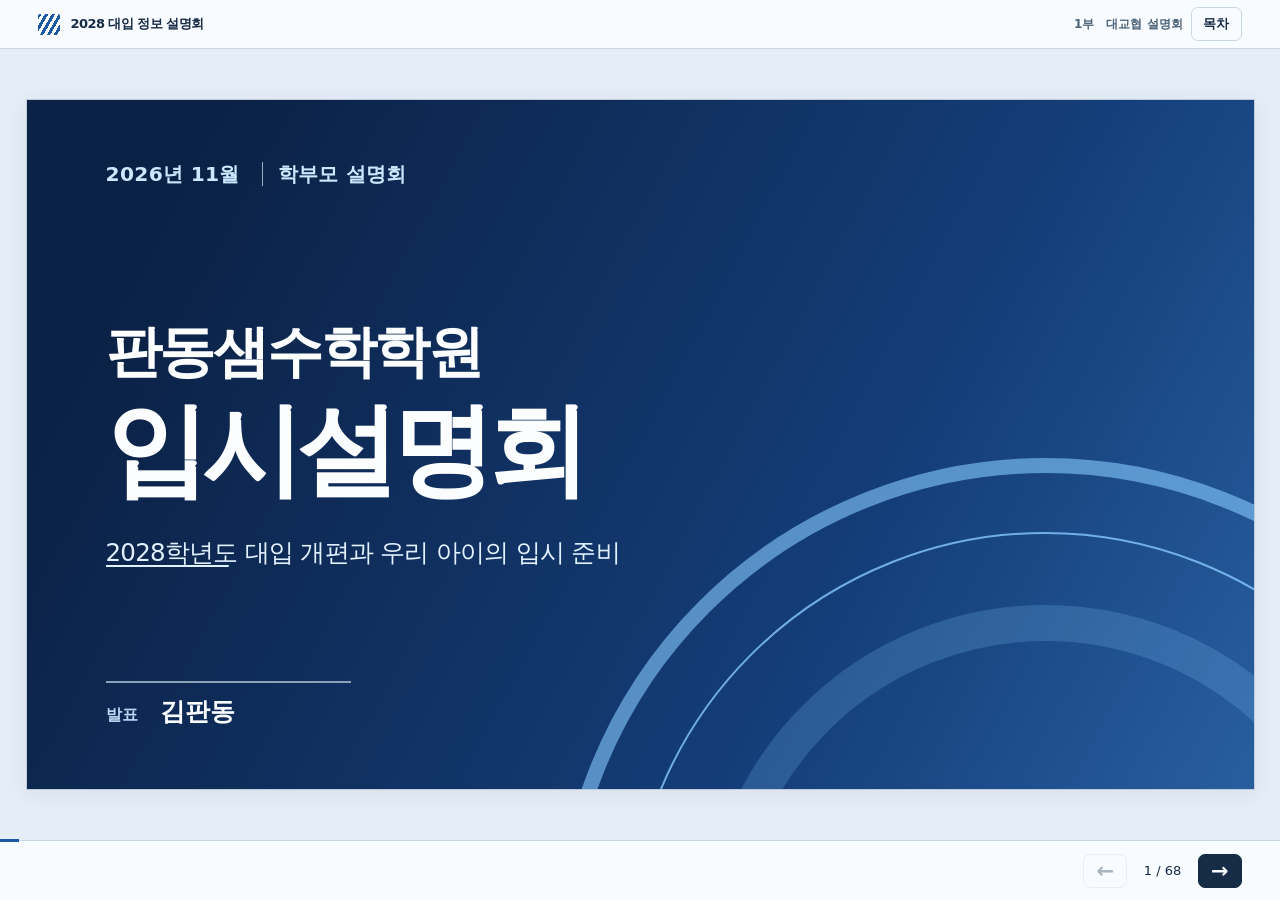
==== commit 333ac06e: "Embed the one-minute archery final excerpt in the closing chapter" ====
--- a/blue/index.html
+++ b/blue/index.html
@@ -644,7 +644,7 @@
  @keyframes record-open { from { opacity: 0; clip-path: inset(0 0 100%); } to { opacity: 1; clip-path: inset(0); } }
 }
 
-</style><link rel="stylesheet" href="../parent-chapter.css?v=2"></head><body data-former-map-count="6" data-map-url="part2.html"><header class="top"><div class="brand"><i aria-hidden="true"></i>2028 대입 정보 설명회</div><div class="topright"><span class="partlabel" id="part">1부　대교협 설명회</span><button id="toc" aria-haspopup="dialog">목차</button></div></header><main aria-label="발표 화면"><section class="slide" data-n="1" aria-label="판동샘수학학원 입시설명회"><div class="academy-cover"><div class="cover-art" aria-hidden="true"><i></i><i></i><i></i></div>
+</style><link rel="stylesheet" href="../parent-chapter.css?v=film1"></head><body data-former-map-count="6" data-map-url="part2.html"><header class="top"><div class="brand"><i aria-hidden="true"></i>2028 대입 정보 설명회</div><div class="topright"><span class="partlabel" id="part">1부　대교협 설명회</span><button id="toc" aria-haspopup="dialog">목차</button></div></header><main aria-label="발표 화면"><section class="slide" data-n="1" aria-label="판동샘수학학원 입시설명회"><div class="academy-cover"><div class="cover-art" aria-hidden="true"><i></i><i></i><i></i></div>
 <p class="cover-edition">2026년 11월 <span>학부모 설명회</span></p>
 <h1><span>판동샘수학학원</span>입시설명회</h1>
 <p class="cover-sub"><span data-cue="line">2028학년도 대입 개편과 우리 아이의 입시 준비</span></p>
@@ -750,6 +750,7 @@
 <section class="slide parent-chapter" data-n="parent-1" aria-label="강점별 대입 전형" hidden><header class="sheetHead"><div class="meta"><span>2028 대입 정보 설명회</span><span>2부　중학생 학부모 진학 안내</span></div><h1>강점별 대입 전형</h1></header><div class="parent-content"><article class="route-match" style="--row:0"><h2 class="keyword">꾸준한 내신</h2><i class="explain" aria-hidden="true">→</i><div class="explain"><h3>학생부교과전형</h3><p>대학이 반영하는 교과와 수능최저 충족 여부를 함께 살펴봅니다.</p></div></article><article class="route-match" style="--row:1"><h2 class="keyword">탐구와 활동</h2><i class="explain" aria-hidden="true">→</i><div class="explain"><h3>학생부종합전형</h3><p>수업에서 시작한 질문을 조사·발표로 발전시킨 과정이 학생부에 드러나는지 봅니다.</p></div></article><article class="route-match" style="--row:2"><h2 class="keyword">수학·국어 강점</h2><i class="explain" aria-hidden="true">→</i><div class="explain"><h3>논술전형</h3><p>수학 풀이 과정을 쓰거나 글을 읽고 논증하는 데 강하다면 대학별 기출문제로 확인합니다.</p></div></article><article class="route-match" style="--row:3"><h2 class="keyword">모의고사 강점</h2><i class="explain" aria-hidden="true">→</i><div class="explain"><h3>정시 수능위주전형</h3><p>여러 번의 모의고사에서 강한 영역을 찾아 대학별 수능 반영 비율과 비교합니다.</p></div></article></div><footer class="sheetFoot"><span>판동샘 수학학원 입시설명회</span><b>62</b></footer></section>
 <section class="slide" data-n="75" aria-label="마무리" hidden><div class="divider"><small>2028 대입전형 주요사항</small><div class="chapterNo">Chapter 6</div><h1>마무리</h1><blockquote>예상 가능한 범위 안에서의 변화!<br/><span data-cue="line">충분히 대응 가능하다</span></blockquote></div></section>
 <section class="slide" data-n="76" aria-label="2028 대입! 이렇게 대비하면" hidden><header class="sheetHead"><div class="meta"><span>2028 대입전형 주요사항</span><span>06　마무리</span></div><h1>2028 대입! 이렇게 대비하면</h1></header><div class="content"><div class="itemlist"><div><b>01</b><p>대입은 크게 바뀌지 않았다.</p></div><div><b>02</b><p>새롭게 적용된 <span class="inkEm">대입 전형요소(서류평가, 최저기준, 면접)</span> 지금 <span class="inkEm">현재에도 활용</span>하고 있다.</p></div><div data-source-paper="cream"><b>03</b><p><span class="inkEm">석차등급</span> 관리 &gt; <span class="inkEm">성취도</span> 관리 ← <span class="inkEm">원점수</span> 관리</p></div><div data-source-paper="cream"><b>04</b><p><span data-cue="line">1학년 때</span> <span class="inkEm"><span data-cue="line">과목 이수와 관련한 상담</span></span>이 가장 중요해질 수 있다.</p></div><div><b>05</b><p>1학년 때부터 <span data-cue="line" style="--cue-delay:300ms">학생</span> <span class="inkEm"><span data-cue="line" style="--cue-delay:300ms">진로에 대한 상담</span></span>을 함께 고민하고 시작하는 것이 중요(학교 선생님과 상담 및 준비)</p></div><div><b>06</b><p>학교에서 열심히 하는 학생들을 선발하고자 하는 대학의 시각은 변하지 않는다.</p></div></div></div><footer class="sheetFoot"><span>출처 : 교육부 한국대학교육협의회</span><b>64</b></footer></section>
-<section class="slide" data-n="77" aria-label="마무리" hidden><header class="sheetHead"><div class="meta"><span>2028 대입전형 주요사항</span><span>06　마무리</span></div><h1>마무리</h1></header><div class="content"><div class="closing"><p>학생, 학부모 여러분!</p><h1>이제 불안해 하지 마세요.<br/><span data-cue="line">충분히 대비가 가능합니다!</span></h1></div></div><footer class="sheetFoot"><span>출처 : 교육부 한국대학교육협의회</span><b>65</b></footer></section>
+<section class="slide match-film" data-n="archery-film" aria-label="파리 올림픽 남자 양궁 개인전 결승" hidden><header class="sheetHead"><div class="meta"><span>2028 대입 정보 설명회</span><span>06　마무리</span></div><h1>파리 올림픽 남자 양궁 개인전 결승</h1></header><div class="film-body"><div class="film-player"><template><iframe title="파리 올림픽 남자 양궁 개인전 결승 · 10분 30초부터 11분 30초" src="https://www.youtube.com/embed/thOw7t0E5_E?start=630&amp;end=690&amp;playsinline=1&amp;rel=0" allow="encrypted-media; fullscreen; picture-in-picture" referrerpolicy="strict-origin-when-cross-origin" allowfullscreen></iframe></template></div></div><footer class="sheetFoot"><span>올림픽 · 10:30–11:30　<a href="https://www.youtube.com/watch?v=thOw7t0E5_E&amp;t=630s" target="_blank" rel="noopener">YouTube 원본 ↗</a></span><b>65</b></footer></section>
+<section class="slide" data-n="77" aria-label="마무리" hidden><header class="sheetHead"><div class="meta"><span>2028 대입전형 주요사항</span><span>06　마무리</span></div><h1>마무리</h1></header><div class="content"><div class="closing"><p>학생, 학부모 여러분!</p><h1>이제 불안해 하지 마세요.<br/><span data-cue="line">충분히 대비가 가능합니다!</span></h1></div></div><footer class="sheetFoot"><span>출처 : 교육부 한국대학교육협의회</span><b>66</b></footer></section>
 <section class="slide parent-vision" data-n="parent-2" aria-label="판동샘 수학학원 비전" hidden><img src="../academy-vision.webp" width="1672" height="941" alt="기하 문제를 풀어낸 학생이 친구들의 박수를 받으며 미소 짓는 교실"></section>
-<section class="slide" data-n="78" aria-label="감사합니다" hidden><div class="end"><h1>감사합니다</h1><p>※ 본 자료는 대학별 2028학년도 대학입학전형시행계획을 요약, 정리한 자료입니다.<br/>※ 추후 대학 발표에 따라 내용이 수정될 수 있습니다.<br/>※ 반드시 해당 대학의 자료를 확인하시기 바랍니다.</p></div></section></main><footer class="dock"><div class="progress" id="progress"></div><div class="moves" style="margin-inline-start:auto"><button id="parentAuto" hidden>자동 넘김 일시정지</button><button id="prev" aria-label="이전 장">←</button><span id="count" class="count">1 / 67</span><button id="next" aria-label="다음 장">→</button></div></footer><div id="announce" class="sr" aria-live="polite"></div><dialog id="panel" aria-labelledby="paneltitle"><div class="dialogHead"><h2 id="paneltitle"></h2><button id="closepanel" aria-label="닫기">닫기</button></div><div class="inside" id="panelbody"></div></dialog><script type="application/json" id="labels">["판동샘수학학원 입시설명회","CONTENTS","2028학년도 대입 개편과 학년별 적용 기준","대입 과정 한눈에 보기","자료 내 중요 단어 정리","2028 인원 분석","수시 vs 정시 비율","2028 전형별 비율(%)","고교교육 기여대학 지원사업 선정 결과","지역별 전형별 선발 비율","그럼에도 변화가 큰 대학들은?","5등급제 실시에 따른 변화","상대평가 9등급 → 5등급","개편된 내신성적 평가방법이 고등학교에 미칠 영향","교과학습발달상황 용어","2022 개정 교육과정 교과 구성","2028 학생부교과 변경사항","학생부교과(2028)","학생부교과(2028)","학생부교과 전형에서 서류평가란?","1.2가 1.5한테 진다고?","수능최저학력기준(2028 학생부교과)","수능최저학력기준(2028 학생부교과)","수능최저학력기준(2028 학생부교과)_의약계열","5등급과 9등급 비교하기 싫어!","변화된 학생부 교과 대비 방안","2028 학생부종합 변경사항","학생부종합(2028)","학생부종합(2028)","학생부종합(2028)","학생부종합(2028)","수능최저학력기준(2028 학생부종합)","정시러들에게 논술보다는 학종을","수능최저학력기준(2028 학생부종합)_의약계열","변화된 학생부 종합 대비 방안","교과성적 산출 방식","2028 대학별 교과성적 반영 방식 4대 유형","원점수 관리에 대한 고민 필요","동국대 성취도-교과등급 영역(Zone) 설정","2028 대학별 교과성적 반영 대응 방안","논서술형 평가 역량 변화","2028 논술 변경사항","논술(2028)","수능최저학력기준(2028 논술)","변화된 논술 대비 방안","통합형 수능에 따른 변화","개편된 수능이 고등학교에 미칠 영향은?","2028 수능위주 변경사항","수능 군별 일반전형 인원(2028)","수능 군별 일반전형 인원(2028)","학교생활충실도를 교과성적으로 확인","고교학점제 취지에 맞는 서류평가 반영","서울대 교과역량평가","서울대 교과역량평가 영향력은?","서울대 교과역량평가 평가 항목","정시 서류평가 항목","통합형 수능이지만 계열별 반영","통합형 수능이지만 계열별 반영","변화된 정시 수능위주 대비 방안","진짜 우리가 궁금한것은","평택 고교 선택 기준","강점별 대입 전형","마무리","2028 대입! 이렇게 대비하면","마무리","판동샘 수학학원 비전","감사합니다"]</script><script src="../presentation.js?v=parent2"></script></body></html>+<section class="slide" data-n="78" aria-label="감사합니다" hidden><div class="end"><h1>감사합니다</h1><p>※ 본 자료는 대학별 2028학년도 대학입학전형시행계획을 요약, 정리한 자료입니다.<br/>※ 추후 대학 발표에 따라 내용이 수정될 수 있습니다.<br/>※ 반드시 해당 대학의 자료를 확인하시기 바랍니다.</p></div></section></main><footer class="dock"><div class="progress" id="progress"></div><div class="moves" style="margin-inline-start:auto"><button id="prev" aria-label="이전 장">←</button><span id="count" class="count">1 / 68</span><button id="next" aria-label="다음 장">→</button></div></footer><div id="announce" class="sr" aria-live="polite"></div><dialog id="panel" aria-labelledby="paneltitle"><div class="dialogHead"><h2 id="paneltitle"></h2><button id="closepanel" aria-label="닫기">닫기</button></div><div class="inside" id="panelbody"></div></dialog><script type="application/json" id="labels">["판동샘수학학원 입시설명회","CONTENTS","2028학년도 대입 개편과 학년별 적용 기준","대입 과정 한눈에 보기","자료 내 중요 단어 정리","2028 인원 분석","수시 vs 정시 비율","2028 전형별 비율(%)","고교교육 기여대학 지원사업 선정 결과","지역별 전형별 선발 비율","그럼에도 변화가 큰 대학들은?","5등급제 실시에 따른 변화","상대평가 9등급 → 5등급","개편된 내신성적 평가방법이 고등학교에 미칠 영향","교과학습발달상황 용어","2022 개정 교육과정 교과 구성","2028 학생부교과 변경사항","학생부교과(2028)","학생부교과(2028)","학생부교과 전형에서 서류평가란?","1.2가 1.5한테 진다고?","수능최저학력기준(2028 학생부교과)","수능최저학력기준(2028 학생부교과)","수능최저학력기준(2028 학생부교과)_의약계열","5등급과 9등급 비교하기 싫어!","변화된 학생부 교과 대비 방안","2028 학생부종합 변경사항","학생부종합(2028)","학생부종합(2028)","학생부종합(2028)","학생부종합(2028)","수능최저학력기준(2028 학생부종합)","정시러들에게 논술보다는 학종을","수능최저학력기준(2028 학생부종합)_의약계열","변화된 학생부 종합 대비 방안","교과성적 산출 방식","2028 대학별 교과성적 반영 방식 4대 유형","원점수 관리에 대한 고민 필요","동국대 성취도-교과등급 영역(Zone) 설정","2028 대학별 교과성적 반영 대응 방안","논서술형 평가 역량 변화","2028 논술 변경사항","논술(2028)","수능최저학력기준(2028 논술)","변화된 논술 대비 방안","통합형 수능에 따른 변화","개편된 수능이 고등학교에 미칠 영향은?","2028 수능위주 변경사항","수능 군별 일반전형 인원(2028)","수능 군별 일반전형 인원(2028)","학교생활충실도를 교과성적으로 확인","고교학점제 취지에 맞는 서류평가 반영","서울대 교과역량평가","서울대 교과역량평가 영향력은?","서울대 교과역량평가 평가 항목","정시 서류평가 항목","통합형 수능이지만 계열별 반영","통합형 수능이지만 계열별 반영","변화된 정시 수능위주 대비 방안","진짜 우리가 궁금한것은","평택 고교 선택 기준","강점별 대입 전형","마무리","2028 대입! 이렇게 대비하면","파리 올림픽 남자 양궁 개인전 결승","마무리","판동샘 수학학원 비전","감사합니다"]</script><script src="../presentation.js?v=film1"></script></body></html>
--- a/parent-chapter.css
+++ b/parent-chapter.css
@@ -30,3 +30,11 @@
  .course-table-slide .course-scroll{overflow-x:auto}.course-table-slide table.course-table{width:850px;min-width:100%;display:table;font-size:14px}
  .course-table-slide .course-table td,.course-table-slide .course-table th{padding:6px 7px}.course-table-slide .course-note{font-size:13px}
 }
+
+.match-film .film-body{flex:1;min-height:0;display:grid;place-items:center;margin:1cqw 3.3cqw}
+.match-film .film-player{height:100%;max-width:100%;aspect-ratio:16 / 9;position:relative;background:#0e161a}
+.match-film iframe{position:absolute;inset:0;width:100%;height:100%;border:0}
+.match-film .sheetFoot a{color:inherit;text-underline-offset:.2em}
+@media screen and (pointer:coarse) and (max-width:700px),screen and (pointer:coarse) and (orientation:landscape) and (max-height:550px) and (max-width:1000px){
+ .match-film .film-body{margin:12px 0}.match-film .film-player{width:100%;height:auto;min-height:200px}
+}
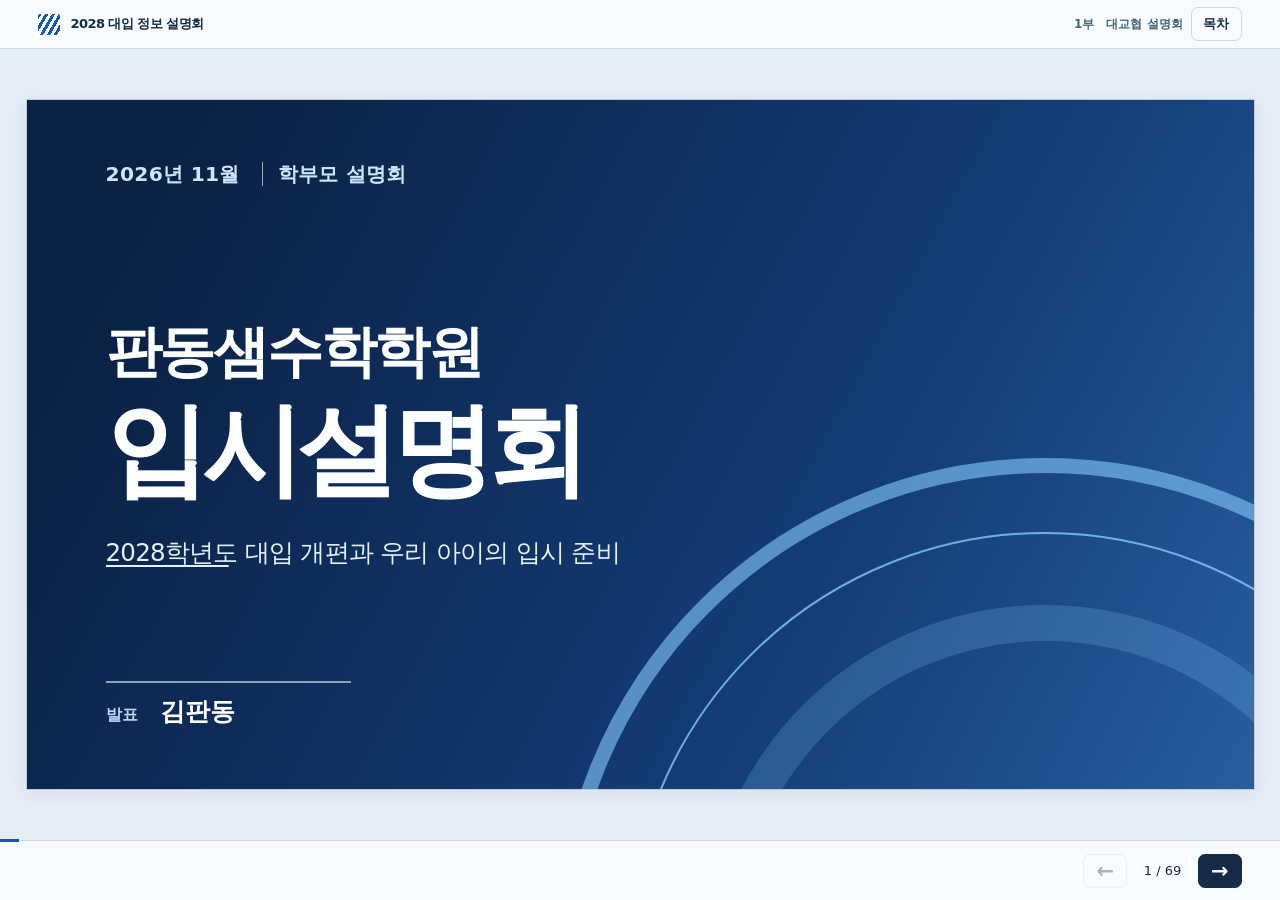
==== commit 559e53c3: "Add Kyung Hee recommended course matrix after the curriculum slide" ====
--- a/blue/index.html
+++ b/blue/index.html
@@ -644,12 +644,12 @@
  @keyframes record-open { from { opacity: 0; clip-path: inset(0 0 100%); } to { opacity: 1; clip-path: inset(0); } }
 }
 
-</style><link rel="stylesheet" href="../parent-chapter.css?v=film1"></head><body data-former-map-count="6" data-map-url="part2.html"><header class="top"><div class="brand"><i aria-hidden="true"></i>2028 대입 정보 설명회</div><div class="topright"><span class="partlabel" id="part">1부　대교협 설명회</span><button id="toc" aria-haspopup="dialog">목차</button></div></header><main aria-label="발표 화면"><section class="slide" data-n="1" aria-label="판동샘수학학원 입시설명회"><div class="academy-cover"><div class="cover-art" aria-hidden="true"><i></i><i></i><i></i></div>
+</style><link rel="stylesheet" href="../parent-chapter.css?v=khu1"></head><body data-former-map-count="6" data-map-url="part2.html"><header class="top"><div class="brand"><i aria-hidden="true"></i>2028 대입 정보 설명회</div><div class="topright"><span class="partlabel" id="part">1부　대교협 설명회</span><button id="toc" aria-haspopup="dialog">목차</button></div></header><main aria-label="발표 화면"><section class="slide" data-n="1" aria-label="판동샘수학학원 입시설명회"><div class="academy-cover"><div class="cover-art" aria-hidden="true"><i></i><i></i><i></i></div>
 <p class="cover-edition">2026년 11월 <span>학부모 설명회</span></p>
 <h1><span>판동샘수학학원</span>입시설명회</h1>
 <p class="cover-sub"><span data-cue="line">2028학년도 대입 개편과 우리 아이의 입시 준비</span></p>
 <p class="cover-speaker"><span>발표</span> 김판동</p></div></section>
-<section class="slide" data-n="2" aria-label="CONTENTS" hidden><div class="contents"><small>2028 대입전형 주요사항</small><h1>CONTENTS</h1><a href="#3"><b>00</b>시작하기 전에<span>↗</span></a><a href="#6"><b>01</b>2028 인원 분석<span>↗</span></a><a href="#12"><b>02</b>5등급제 실시에 따른 변화<span>↗</span></a><a href="#41"><b>03</b>논서술형 평가 역량 변화<span>↗</span></a><a href="#46"><b>04</b>통합형 수능에 따른 변화<span>↗</span></a><a href="#60"><b>2부</b>진짜 우리가 궁금한것은<span>↗</span></a><a href="#63"><b>06</b>마무리<span>↗</span></a></div></section>
+<section class="slide" data-n="2" aria-label="CONTENTS" hidden><div class="contents"><small>2028 대입전형 주요사항</small><h1>CONTENTS</h1><a href="#3"><b>00</b>시작하기 전에<span>↗</span></a><a href="#6"><b>01</b>2028 인원 분석<span>↗</span></a><a href="#12"><b>02</b>5등급제 실시에 따른 변화<span>↗</span></a><a href="#42"><b>03</b>논서술형 평가 역량 변화<span>↗</span></a><a href="#47"><b>04</b>통합형 수능에 따른 변화<span>↗</span></a><a href="#61"><b>2부</b>진짜 우리가 궁금한것은<span>↗</span></a><a href="#64"><b>06</b>마무리<span>↗</span></a></div></section>
 <section class="slide family-guide" data-n="family" hidden aria-label="2028학년도 대입 개편과 학년별 적용 기준"><div class="family-inner"><header><p>00　시작하기 전에 <span>2026년 11월 기준</span></p><h1>2028학년도 대입 개편과 학년별 적용 기준</h1></header><p class="family-topic">학년별 적용</p><section class="family-panel" id="family-panel-0" aria-label="학년별 적용"><div class="guide-pair"><div><h2>우리 아이는 몇 학년도 대입일까?</h2>
 <table class="cohorts"><thead><tr><th>2026년 학년</th><th>대학 입학 연도</th><th>적용 제도</th></tr></thead><tbody><tr><th scope="row">고3</th><td>2027학년도</td><td>기존 대입제도</td></tr><tr><th data-cue="sweep" scope="row">고2</th><td data-cue="sweep" style="--cue-delay:150ms">2028학년도</td><td data-cue="sweep" style="--cue-delay:200ms">개편 첫 적용</td></tr><tr><th scope="row">고1</th><td>2029학년도</td><td>2028 개편 체제</td></tr><tr><th scope="row">중3</th><td>2030학년도</td><td>2028 개편 체제 기준</td></tr><tr><th scope="row">중2</th><td>2031학년도</td><td>2028 개편 체제 기준</td></tr><tr class="reform-possible"><th scope="row">중1</th><td>2032학년도</td><td>향후 재개편 가능</td></tr><tr class="reform-possible"><th scope="row">초6</th><td>2033학년도</td><td>향후 재개편 가능</td></tr></tbody></table></div>
 <aside><h3>첫 적용은 지금 고2</h3>
@@ -683,74 +683,75 @@
 <section class="slide" data-n="11" aria-label="개편된 내신성적 평가방법이 고등학교에 미칠 영향" hidden><header class="sheetHead"><div class="meta"><span>2028 대입전형 주요사항</span><span>02　5등급제 실시에 따른 변화</span></div><h1>개편된 내신성적 평가방법이 고등학교에 미칠 영향</h1></header><div class="content"><div class="itemlist"><div><b>01</b><p>1.0의 세계? 의외로 내신성적의 <span class="inkEm">변별력은 확보</span> 가능</p></div><div><b>02</b><p><span data-cue="line">동일 등급 내 우수 학생 선발</span>을 위해 <span class="inkEm"><span data-cue="line" style="--cue-delay:300ms">전형요소 추가 반영</span></span></p></div><div><b>03</b><p>고교학점제 실시로 인하여 <span class="inkEm">과목 이수</span> 현황 중요도 증가</p></div><div><b>04</b><p>석차등급만 활용하지 않고 <span class="inkEm">성취도, 원점수</span>, 과목평균 등 다양한 지표 활용</p></div><div><b>05</b><p>5등급 VS 9등급 경쟁 방식 다양화</p></div></div></div><footer class="sheetFoot"><span>출처 : 교육부 한국대학교육협의회</span><b>14</b></footer></section>
 <section class="slide" data-n="12" aria-label="교과학습발달상황 용어" hidden><header class="sheetHead"><div class="meta"><span>2028 대입전형 주요사항</span><span>02　5등급제 실시에 따른 변화</span></div><h1>교과학습발달상황 용어</h1></header><div class="content"><table class="native terms"><thead><tr><th scope="col">관리주체</th><th scope="col">용어</th><th scope="col">내용</th></tr></thead><tbody><tr><th rowspan="6" scope="row">학생</th><td>원점수</td><td>학생이 받은 점수(지필고사 + 수행평가)</td></tr><tr class="term-cream"><td>석차등급</td><td>학생이 받은 등수 / 전체 이수자 수 를 활용하여 5등급으로 산출</td></tr><tr class="term-peach"><td><span class="inkEm">성취도</span></td><td>고정 또는 추정 분할에 의하여 A부터 E까지 분류</td></tr><tr><td>개설과목</td><td>2022 개정 교육과정 국영수사과 83과목 / 공통(18), 일반(17), 진로(30), 융합(18)</td></tr><tr><td>세부특기사항</td><td>과목별 1500바이트</td></tr><tr class="term-peach"><td><span class="inkEm">과목 이수 상황</span></td><td>추가학습 이수 여부, 대체 이수 등</td></tr><tr><th rowspan="9" scope="row">학교</th><td>학점</td><td>기본 4학점 / 학교 교육과정에 의해 1학점 증감 가능</td></tr><tr><td>평균</td><td>수강자 전체 인원의 원점수 / 수강자 수</td></tr><tr><td>수강자 수</td><td>과목별 수강 인원(5인 이하 소인수 과목 등급 미 산출)</td></tr><tr><td><span class="inkEm">과목 개설 유형</span></td><td>공동 / 온라인 / 학교 밖 교육과정 등</td></tr><tr class="term-peach"><td><span class="inkEm">성취 비율</span></td><td>A~E까지 각 <span class="inkEm">성취도</span>별 비율(2015 진로선택과목 A~C 3단계에서 5단계로 세분화)</td></tr><tr class="term-peach"><td><span class="inkEm">성취도별 분할점수</span></td><td>고정분할(90/80/70/60/40) VS 추정분할(?/?/?/?/?)</td></tr><tr class="term-peach"><td><span class="inkEm">지필-수행평가 비율</span></td><td>교육청 별 차이가 있음. 최소 수행평가 비율 40%</td></tr><tr class="term-peach"><td><span class="inkEm">수행평가 영역명</span></td><td>수행평가 관련 정보</td></tr><tr><td>교육과정 편성표</td><td>학교 지정 과목, 선택과목 편성 여부</td></tr></tbody></table></div><footer class="sheetFoot"><span>출처 : 교육부 한국대학교육협의회</span><b>15</b></footer></section>
 <section class="slide course-table-slide" data-n="curriculum" aria-label="2022 개정 교육과정 교과 구성" hidden><header class="sheetHead"><div class="meta"><span>2028 대입 정보 설명회</span><span>02　5등급제 실시에 따른 변화</span></div><h1>2022 개정 교육과정 교과 구성</h1></header><div class="content"><div class="course-scroll" role="region" aria-label="교과별 공통·선택과목 표" tabindex="0"><table class="native course-table"><colgroup><col style="width:8%"><col style="width:15%"><col style="width:18%"><col style="width:32%"><col style="width:27%"></colgroup><thead><tr><th scope="col" rowspan="2">교과(군)</th><th scope="col" rowspan="2">공통과목</th><th colspan="3" scope="colgroup">선택과목</th></tr><tr><th scope="col">일반 선택</th><th scope="col">진로 선택</th><th scope="col">융합 선택</th></tr></thead><tbody><tr><th scope="row">국어</th><td>공통국어1·2</td><td><span class="core-ink">화법과 언어, 독서와 작문, 문학</span></td><td>주제 탐구 독서, 문학과 영상, 직무 의사소통</td><td>독서 토론과 글쓰기, 매체 의사소통, 언어생활 탐구</td></tr><tr><th scope="row">수학</th><td>공통수학1·2<br>(기본수학1·2)</td><td><span class="core-ink">대수, 미적분Ⅰ, 확률과 통계</span></td><td><span class="select-ink">미적분Ⅱ, 기하</span>, 경제 수학, 인공지능 수학, 직무 수학</td><td>수학과 문화, 실용 통계, 수학과제 탐구</td></tr><tr><th scope="row">영어</th><td>공통영어1·2<br>(기본영어1·2)</td><td><span class="core-ink">영어Ⅰ, 영어Ⅱ</span>, 영어 독해와 작문</td><td>영미 문학 읽기, 영어 발표와 토론, 심화 영어, 심화 영어 독해와 작문, 직무 영어</td><td>실생활 영어 회화, 미디어 영어, 세계 문화와 영어</td></tr><tr><th scope="row">사회<br>(역사·도덕)</th><td class="core-bg"><span class="core-ink">한국사1·2</span><br><span class="core-ink">통합사회1·2</span></td><td>세계시민과 지리, 세계사, 사회와 문화, 현대사회와 윤리</td><td>한국지리 탐구, 도시의 미래 탐구, 동아시아 역사 기행, 정치, 법과 사회, 경제, 윤리와 사상, 인문학과 윤리, 국제 관계의 이해</td><td><span class="select-ink">여행지리, 역사로 탐구하는 현대 세계, 사회문제 탐구, 금융과 경제생활, 윤리문제 탐구, 기후변화와 지속가능한 세계</span></td></tr><tr><th scope="row">과학</th><td><span class="core-ink">통합과학1·2</span><br><span class="select-ink">과학탐구실험1·2</span></td><td>물리학, 화학, 생명과학, 지구과학</td><td>역학과 에너지, 전자기와 양자, 물질과 에너지, 화학 반응의 세계, 세포와 물질대사, 생물의 유전, 지구시스템과학, 행성우주과학</td><td><span class="select-ink">과학의 역사와 문화, 기후변화와 환경생태, 융합과학 탐구</span></td></tr></tbody><tfoot><tr><th scope="row">과목 수</th><td>16 / 2</td><td>17</td><td>30*</td><td>9 / 9</td></tr></tfoot></table></div><p class="course-note">* 사진 하단에는 진로 선택이 29개로 표기되어 있습니다. 표에 열거된 과목을 합하면 30개입니다.</p></div><footer class="sheetFoot"><span>출처 : 교육부 한국대학교육협의회</span><b>16</b></footer></section>
+<section class="slide khu-courses" data-n="khu-courses" aria-label="경희대 자연계열 핵심·권장 과목" hidden><header class="sheetHead"><div class="meta"><span>2028 대입전형 주요사항</span><span>02　5등급제 실시에 따른 변화</span></div><h1>경희대 자연계열 핵심·권장 과목</h1></header><div class="content"><p class="matrix-key"><span class="core">핵</span> 핵심 과목　권 권장 과목</p><table class="matrix" aria-label="경희대 자연계열 핵심·권장 과목"><colgroup><col class="major-col"></colgroup><colgroup span="5"></colgroup><colgroup span="12"></colgroup><thead><tr><th scope="col" rowspan="2">모집단위</th><th scope="colgroup" colspan="5">수학</th><th scope="colgroup" class="sci" colspan="12">과학</th></tr><tr><th scope="col" class="math">대수<br>미적</th><th scope="col" class="math">확통</th><th scope="col" class="math focus">미적2</th><th scope="col" class="math">기하</th><th scope="col" class="math">인공</th><th scope="col" class="sci">물리</th><th scope="col" class="sci focus">역학</th><th scope="col" class="sci focus">전자기</th><th scope="col" class="sci">화학</th><th scope="col" class="sci focus">물질</th><th scope="col" class="sci focus">화학<br>반응</th><th scope="col" class="sci">생명</th><th scope="col" class="sci focus">세포</th><th scope="col" class="sci focus">유전</th><th scope="col" class="sci">지구</th><th scope="col" class="sci focus">시스템</th><th scope="col" class="sci focus">행성<br>우주</th></tr></thead><tbody><tr class="neutral"><th scope="row">수학</th><td class="core">핵</td><td class="core">핵</td><td class="core">핵</td><td class="core">핵</td><td></td><td></td><td></td><td></td><td></td><td></td><td></td><td></td><td></td><td></td><td></td><td></td><td></td></tr><tr class="neutral"><th scope="row">컴퓨터</th><td class="core">핵</td><td class="core">핵</td><td class="core">핵</td><td class="core">핵</td><td>권</td><td></td><td></td><td></td><td></td><td></td><td></td><td></td><td></td><td></td><td></td><td></td><td></td></tr><tr class="neutral"><th scope="row">산업</th><td class="core">핵</td><td class="core">핵</td><td class="core">핵</td><td></td><td></td><td></td><td></td><td></td><td></td><td></td><td></td><td></td><td></td><td></td><td></td><td></td><td></td></tr><tr class="engineering"><th scope="row">물리</th><td class="core">핵</td><td class="core">핵</td><td class="core">핵</td><td class="core">핵</td><td></td><td class="core">핵</td><td class="core">핵</td><td class="core">핵</td><td>권</td><td>권</td><td></td><td></td><td></td><td></td><td></td><td></td><td></td></tr><tr class="engineering"><th scope="row">기계</th><td class="core">핵</td><td class="core">핵</td><td class="core">핵</td><td class="core">핵</td><td></td><td class="core">핵</td><td class="core">핵</td><td class="core">핵</td><td class="core">핵</td><td>권</td><td>권</td><td></td><td></td><td></td><td></td><td></td><td></td></tr><tr class="engineering"><th scope="row">전기전자</th><td class="core">핵</td><td class="core">핵</td><td class="core">핵</td><td class="core">핵</td><td></td><td class="core">핵</td><td class="core">핵</td><td class="core">핵</td><td></td><td></td><td></td><td></td><td></td><td></td><td></td><td></td><td></td></tr><tr class="engineering"><th scope="row">건설건축</th><td class="core">핵</td><td class="core">핵</td><td class="core">핵</td><td>권</td><td></td><td class="core">핵</td><td></td><td></td><td></td><td></td><td></td><td></td><td></td><td></td><td></td><td></td><td></td></tr><tr class="engineering"><th scope="row">건축학</th><td class="core">핵</td><td class="core">핵</td><td>권</td><td>권</td><td></td><td>권</td><td></td><td></td><td></td><td></td><td></td><td></td><td></td><td></td><td></td><td></td><td></td></tr><tr class="chemistry"><th scope="row">화학</th><td class="core">핵</td><td class="core">핵</td><td class="core">핵</td><td>권</td><td></td><td>권</td><td>권</td><td>권</td><td class="core">핵</td><td class="core">핵</td><td class="core">핵</td><td>권</td><td></td><td></td><td></td><td></td><td></td></tr><tr class="chemistry"><th scope="row">화학공학</th><td class="core">핵</td><td class="core">핵</td><td class="core">핵</td><td>권</td><td></td><td class="core">핵</td><td>권</td><td>권</td><td class="core">핵</td><td class="core">핵</td><td class="core">핵</td><td></td><td></td><td></td><td></td><td></td><td></td></tr><tr class="chemistry"><th scope="row">원자력,소재</th><td class="core">핵</td><td class="core">핵</td><td class="core">핵</td><td class="core">핵</td><td></td><td class="core">핵</td><td class="core">핵</td><td>권</td><td class="core">핵</td><td class="core">핵</td><td>권</td><td></td><td></td><td></td><td></td><td></td><td></td></tr><tr class="astronomy"><th scope="row">천문지구</th><td class="core">핵</td><td class="core">핵</td><td>권</td><td>권</td><td></td><td class="core">핵</td><td>권</td><td>권</td><td class="core">핵</td><td></td><td></td><td></td><td></td><td></td><td class="core">핵</td><td class="core">핵</td><td class="core">핵</td></tr><tr class="life"><th scope="row">생명과학</th><td class="core">핵</td><td class="core">핵</td><td>권</td><td></td><td></td><td>권</td><td></td><td></td><td class="core">핵</td><td></td><td></td><td class="core">핵</td><td class="core">핵</td><td class="core">핵</td><td></td><td></td><td></td></tr><tr class="life"><th scope="row">환경,생활</th><td class="core">핵</td><td class="core">핵</td><td>권</td><td></td><td></td><td></td><td></td><td></td><td class="core">핵</td><td>권</td><td>권</td><td class="core">핵</td><td class="core">핵</td><td class="core">핵</td><td></td><td></td><td></td></tr><tr class="life"><th scope="row">의예</th><td class="core">핵</td><td class="core">핵</td><td class="core">핵</td><td></td><td></td><td>권</td><td></td><td></td><td class="core">핵</td><td class="core">핵</td><td class="core">핵</td><td class="core">핵</td><td class="core">핵</td><td class="core">핵</td><td></td><td></td><td></td></tr><tr class="life"><th scope="row">치의,한의</th><td class="core">핵</td><td class="core">핵</td><td class="core">핵</td><td></td><td></td><td>권</td><td></td><td></td><td class="core">핵</td><td>권</td><td>권</td><td class="core">핵</td><td class="core">핵</td><td class="core">핵</td><td></td><td></td><td></td></tr><tr class="life"><th scope="row">약학</th><td class="core">핵</td><td class="core">핵</td><td class="core">핵</td><td></td><td></td><td>권</td><td></td><td></td><td class="core">핵</td><td class="core">핵</td><td class="core">핵</td><td class="core">핵</td><td class="core">핵</td><td class="core">핵</td><td></td><td></td><td></td></tr><tr class="life"><th scope="row">간호보건</th><td class="core">핵</td><td class="core">핵</td><td>권</td><td></td><td></td><td></td><td></td><td></td><td>권</td><td>권</td><td>권</td><td class="core">핵</td><td class="core">핵</td><td class="core">핵</td><td></td><td></td><td></td></tr></tbody></table></div><footer class="sheetFoot"><span>출처 : 교육부 한국대학교육협의회</span><b>17</b></footer></section>
 <section class="slide" data-n="13" aria-label="2028 학생부교과 변경사항" hidden><header class="sheetHead"><div class="meta"><span>2028 대입전형 주요사항</span><span>02　5등급제 실시에 따른 변화</span></div><h1>2028 학생부교과 변경사항</h1></header><div class="content"><div class="itemlist"><div><b>01 <span data-cue="line">정성평가 강화</span></b><p>신설: 연세대(2단계 20), 한국외대(30), 이화여대(15), 숭실대(10), 서울교대(30)
 강화: 고려대(10 → 20), 성균관(20 → 30), 한양대(10 → 40), 서울시립대(20 → 40)</p></div><div><b>02 <span data-cue="line">수능최저기준</span></b><p>신설: 건국대(3합8), 광운대(2합6), 명지대(2합6/7)
 강화: 이화(2합5 → 3합7), 시립대(3합8 → 7), 세종대(2합6 → 5), 한양(에)(2합7 → 6), 동덕(여)(3합6 → 5)
 완화: 고려대(폐지), 한양대(3/7 → 3/3)외대(2/4 → 5), 인하대(자)(2/5 → 6), 동덕(2/6 → 7), 가톨릭(2/6 → 7), 중앙대(영교2 → 1), 경희대(탐2 → 1), 국민_자(과 → 탐), 건국_수(한국사)</p></div><div><b>03 출결 반영</b><p>신설: 서강대(10), 이화여대(5), 홍익대(5), 아주대(10), 인하대(10), 광운대(10), 명지대(10), 상명대(5), 가톨릭대(10), 서울여대(10), 덕성여대(10), 대진대(10), 상명대(천)(5), 경기대(특성화)(10)</p></div><div><b>04 면접</b><p>강화: 안양대(40 → 50), 신한대(40 → 45)
-완화: 차의과대(면접 배수 5 → 4, 30 → 20)</p></div></div></div><footer class="sheetFoot"><span>출처 : 교육부 한국대학교육협의회</span><b>17</b></footer></section>
-<section class="slide legend-intro" data-n="14" aria-label="학생부교과(2028)" hidden><header class="sheetHead"><div class="meta"><span>2028 대입전형 주요사항</span><span>02　5등급제 실시에 따른 변화</span></div><h1>학생부교과(2028)</h1><div class="legend"><b data-legend="minimum">최저O</b><b data-legend="plain">최저X</b><b class="med-key" data-legend="medical">의약 최저</b></div></header><div class="content"><div class="columns"><div class="tablegroup"><h3>교과는 교과 답게</h3><table class="native"><thead><tr><th></th><th><span data-cue="line">학생부</span></th><th>인원</th></tr></thead><tbody><tr><th class="" data-source-paper="cream">연세대 1단</th><td class="" data-source-paper="white">100(5)</td><td class="red" data-source-ink="minimum" data-source-paper="white">539</td></tr><tr><th class="" data-source-paper="cream">성균관대</th><td class="" data-source-paper="white">100</td><td class="red" data-source-ink="minimum" data-source-paper="white">415</td></tr><tr><th class="" data-source-paper="cream">국민대</th><td class="" data-source-paper="white">100</td><td class="red" data-source-ink="minimum" data-source-paper="white">620</td></tr><tr><th class="" data-source-paper="cream">세종대</th><td class="" data-source-paper="white">100</td><td class="red" data-source-ink="minimum" data-source-paper="white">388</td></tr><tr><th class="" data-source-paper="cream">서울과기대</th><td class="" data-source-paper="white">100</td><td class="red" data-source-ink="minimum" data-source-paper="white">393</td></tr><tr><th class="" data-source-paper="cream">가천대</th><td class="" data-source-paper="white">100</td><td class="red" data-source-ink="minimum" data-source-paper="white">426</td></tr><tr><th class="" data-source-paper="cream">한양대(에)</th><td class="" data-source-paper="white">100</td><td class="red" data-source-ink="minimum" data-source-paper="white">380</td></tr><tr><th class="" data-source-paper="cream">항공대</th><td class="" data-source-paper="white">100</td><td data-source-paper="white"><span data-source-ink="minimum">142</span>/<span data-source-ink="plain">75</span></td></tr><tr><th class="" data-source-paper="cream">동덕여대</th><td class="" data-source-paper="white">100</td><td class="red" data-source-ink="minimum" data-source-paper="white">181</td></tr><tr><th class="" data-source-paper="cream">한성대</th><td class="" data-source-paper="white">100</td><td data-source-paper="white"><span data-source-ink="minimum">161</span>/<span data-source-ink="plain">188</span></td></tr><tr><th class="" data-source-paper="cream">서경대</th><td class="" data-source-paper="white">100</td><td class="red" data-source-ink="minimum" data-source-paper="white">205</td></tr><tr><th class="" data-source-paper="cream">삼육대</th><td class="" data-source-paper="white">100</td><td class="red" data-source-ink="minimum" data-source-paper="white">107</td></tr></tbody></table></div><div class="tablegroup"><h3>고교학점제에 맞게</h3><table class="native"><thead><tr><th></th><th><span data-cue="line">학생부</span></th><th><span data-cue="line">서류</span></th><th>인원</th></tr></thead><tbody><tr><th class="" data-source-paper="blue">한양대</th><td class="" data-source-paper="white">60</td><td class="" data-source-paper="white">40</td><td class="red" data-source-ink="minimum" data-source-paper="white">492</td></tr><tr><th class="" data-source-paper="blue">서울시립대</th><td class="" data-source-paper="white">60</td><td class="" data-source-paper="white">40</td><td class="red" data-source-ink="minimum" data-source-paper="white">346</td></tr><tr><th class="" data-source-paper="blue">경희대</th><td class="" data-source-paper="white">70</td><td class="" data-source-paper="white">30</td><td class="red" data-source-ink="minimum" data-source-paper="white">580</td></tr><tr><th class="" data-source-paper="blue">한국외대</th><td class="" data-source-paper="white">70</td><td class="" data-source-paper="white">30</td><td class="red" data-source-ink="minimum" data-source-paper="white">210</td></tr><tr><th class="" data-source-paper="blue">건국대</th><td class="" data-source-paper="white">70</td><td class="" data-source-paper="white">30</td><td class="red" data-source-ink="minimum" data-source-paper="white">348</td></tr><tr><th class="" data-source-paper="blue">동국대</th><td class="" data-source-paper="white">70</td><td class="" data-source-paper="white">30</td><td class="" data-source-paper="white"><span data-source-ink="plain">470</span></td></tr><tr><th class="" data-source-paper="blue">숙명여대</th><td class="" data-source-paper="white">70</td><td class="" data-source-paper="white">30</td><td class="med-min" data-source-ink="medical" data-source-paper="white">314</td></tr><tr><th class="" data-source-paper="blue">연세대 2단</th><td class="" data-source-paper="white">80</td><td class="" data-source-paper="white">20</td><td class="red" data-source-ink="minimum" data-source-paper="white">539</td></tr><tr><th class="" data-source-paper="blue">고려대</th><td class="" data-source-paper="white">80</td><td class="" data-source-paper="white">20</td><td class="med-min" data-source-ink="medical" data-source-paper="white">672</td></tr><tr><th class="" data-source-paper="blue">광주교대</th><td class="" data-source-paper="white">80</td><td class="" data-source-paper="white">20</td><td class="" data-source-paper="white"><span data-source-ink="plain">50</span></td></tr><tr><th class="" data-source-paper="blue">이화여대</th><td class="" data-source-paper="white">80+출5</td><td class="" data-source-paper="white">15</td><td class="red" data-source-ink="minimum" data-source-paper="white">377</td></tr><tr><th class="" data-source-paper="blue">숭실대</th><td class="" data-source-paper="white">90</td><td class="" data-source-paper="white">10</td><td class="red" data-source-ink="minimum" data-source-paper="white">462</td></tr></tbody></table></div><div class="tablegroup"><h3>대학 입학 후에도 성실한 학생을</h3><table class="native"><thead><tr><th></th><th><span data-cue="line">학생부</span></th><th><span data-cue="line">출결</span></th><th>인원</th></tr></thead><tbody><tr><th class="" data-source-paper="lilac">서강대</th><td class="" data-source-paper="white">90</td><td class="" data-source-paper="white">10</td><td class="red" data-source-ink="minimum" data-source-paper="white">180</td></tr><tr><th class="" data-source-paper="lilac">중앙대</th><td class="" data-source-paper="white">90</td><td class="" data-source-paper="white">10</td><td class="red" data-source-ink="minimum" data-source-paper="white">410</td></tr><tr><th class="" data-source-paper="lilac">아주대</th><td class="" data-source-paper="white">90</td><td class="" data-source-paper="white">10</td><td class="red" data-source-ink="minimum" data-source-paper="white">279</td></tr><tr><th class="" data-source-paper="lilac">인하대</th><td class="" data-source-paper="white">90</td><td class="" data-source-paper="white">10</td><td class="red" data-source-ink="minimum" data-source-paper="white">485</td></tr><tr><th class="" data-source-paper="lilac">광운대</th><td class="" data-source-paper="white">90</td><td class="" data-source-paper="white">10</td><td class="red" data-source-ink="minimum" data-source-paper="white">191</td></tr><tr><th class="" data-source-paper="lilac">명지대</th><td class="" data-source-paper="white">90</td><td class="" data-source-paper="white">10</td><td class="red" data-source-ink="minimum" data-source-paper="white">291</td></tr><tr><th class="" data-source-paper="lilac">경기대</th><td class="" data-source-paper="white">90</td><td class="" data-source-paper="white">10</td><td data-source-paper="white"><span data-source-ink="minimum">255</span>/<span data-source-ink="plain">317</span></td></tr><tr><th class="" data-source-paper="lilac">가톨릭대</th><td class="" data-source-paper="white">90</td><td class="" data-source-paper="white">10</td><td class="red" data-source-ink="minimum" data-source-paper="white">231</td></tr><tr><th class="" data-source-paper="lilac">경인교대</th><td class="" data-source-paper="white">90</td><td class="" data-source-paper="white">10</td><td class="red" data-source-ink="minimum" data-source-paper="white">110</td></tr><tr><th class="" data-source-paper="lilac">성신여대</th><td class="" data-source-paper="white">90</td><td class="" data-source-paper="white">10</td><td class="red" data-source-ink="minimum" data-source-paper="white">312</td></tr><tr><th class="" data-source-paper="lilac">서울여대</th><td class="" data-source-paper="white">90</td><td class="" data-source-paper="white">10</td><td class="red" data-source-ink="minimum" data-source-paper="white">183</td></tr><tr><th class="" data-source-paper="lilac">덕성여대</th><td class="" data-source-paper="white">90</td><td class="" data-source-paper="white">10</td><td class="red" data-source-ink="minimum" data-source-paper="white">160</td></tr><tr><th class="" data-source-paper="lilac">홍익대</th><td class="" data-source-paper="white">95</td><td class="" data-source-paper="white">5</td><td class="red" data-source-ink="minimum" data-source-paper="white">420</td></tr><tr><th class="" data-source-paper="lilac">상명대</th><td class="" data-source-paper="white">95</td><td class="" data-source-paper="white">5</td><td class="red" data-source-ink="minimum" data-source-paper="white">349</td></tr><tr><th class="" data-source-paper="lilac">단국대</th><td class="" data-source-paper="white">95</td><td class="" data-source-paper="white">5</td><td class="red" data-source-ink="minimum" data-source-paper="white">265</td></tr></tbody></table></div></div></div><footer class="sheetFoot"><span>출처 : 교육부 한국대학교육협의회</span><b>18</b></footer></section>
-<section class="slide" data-n="15" aria-label="학생부교과(2028)" hidden><header class="sheetHead"><div class="meta"><span>2028 대입전형 주요사항</span><span>02　5등급제 실시에 따른 변화</span></div><h1>학생부교과(2028)</h1><div class="legend"><b data-legend="minimum">최저O</b><b data-legend="plain">최저X</b><b class="med-key" data-legend="medical">의약 최저</b></div></header><div class="content"><div class="columns"><div class="tablegroup"><h3>교과는 교과 답게</h3><table class="native"><thead><tr><th></th><th>학생부</th><th>인원</th></tr></thead><tbody><tr><th class="" data-source-paper="cream">인천대</th><td class="" data-source-paper="white">100</td><td class="red" data-source-ink="minimum" data-source-paper="white">608</td></tr><tr><th class="" data-source-paper="cream">강원대</th><td class="" data-source-paper="white">100</td><td class="red" data-source-ink="minimum" data-source-paper="white">742</td></tr><tr><th class="" data-source-paper="cream">충남대</th><td class="" data-source-paper="white">100</td><td class="red" data-source-ink="minimum" data-source-paper="white">1185</td></tr><tr><th class="" data-source-paper="cream">충북대</th><td class="" data-source-paper="white">100</td><td class="red" data-source-ink="minimum" data-source-paper="white">751</td></tr><tr><th class="" data-source-paper="cream">경상국립대</th><td class="" data-source-paper="white">100</td><td class="red" data-source-ink="minimum" data-source-paper="white">1706</td></tr><tr><th class="" data-source-paper="cream">전북대</th><td class="" data-source-paper="white">100</td><td class="red" data-source-ink="minimum" data-source-paper="white">1433</td></tr><tr><th class="" data-source-paper="cream">전남대</th><td class="" data-source-paper="white">100</td><td class="red" data-source-ink="minimum" data-source-paper="white">809</td></tr><tr><th class="" data-source-paper="cream">제주대</th><td class="" data-source-paper="white">100</td><td class="red" data-source-ink="minimum" data-source-paper="white">524</td></tr><tr><th class="" data-source-paper="cream">고려대(세)</th><td class="" data-source-paper="white">100</td><td class="red" data-source-ink="minimum" data-source-paper="white">521</td></tr><tr><th class="" data-source-paper="cream">건국대(글)</th><td class="" data-source-paper="white">100</td><td class="" data-source-paper="white">417</td></tr><tr><th class="" data-source-paper="cream">동국대(W)</th><td class="" data-source-paper="white">100</td><td class="med-min" data-source-ink="medical" data-source-paper="white">986</td></tr></tbody></table></div><div class="tablegroup"><h3>고교학점제에 맞게</h3><table class="native"><thead><tr><th></th><th>학생부</th><th>서류</th><th>인원</th></tr></thead><tbody><tr><th class="" data-source-paper="blue">강원대 2단</th><td class="" data-source-paper="white">80</td><td class="" data-source-paper="white">20</td><td class="red" data-source-ink="minimum" data-source-paper="white">28</td></tr><tr><th class="" data-source-paper="blue">경북대</th><td class="" data-source-paper="white">80</td><td class="" data-source-paper="white">20</td><td class="aqua" data-source-ink="blue-note" data-source-paper="white">1395</td></tr><tr><th class="" data-source-paper="blue">부산대</th><td class="" data-source-paper="white">80</td><td class="" data-source-paper="white">20</td><td class="red" data-source-ink="minimum" data-source-paper="white">1062</td></tr><tr><th class="" data-source-paper="blue">경상_의약수</th><td class="" data-source-paper="white">80</td><td class="" data-source-paper="white">20</td><td class="red" data-source-ink="minimum" data-source-paper="white">25</td></tr><tr><th class="" data-source-paper="blue">을지대 2단</th><td class="" data-source-paper="white">70</td><td class="" data-source-paper="white">30</td><td class="" data-source-paper="white">102</td></tr></tbody></table></div><div class="tablegroup"><h3>대학 입학 후에도 성실한 학생을</h3><table class="native"><thead><tr><th></th><th>학생부</th><th>출결</th><th>인원</th></tr></thead><tbody><tr><th class="" data-source-paper="lilac">연세대(미)</th><td class="" data-source-paper="white">90</td><td class="" data-source-paper="white">10</td><td data-source-paper="white"><span data-source-ink="minimum">178</span>/88</td></tr><tr><th class="" data-source-paper="lilac">중앙대(다)</th><td class="" data-source-paper="white">90</td><td class="" data-source-paper="white">10</td><td class="" data-source-paper="white">95</td></tr><tr><th class="" data-source-paper="lilac">단국대(천)</th><td class="" data-source-paper="white">95</td><td class="" data-source-paper="white">5</td><td class="red" data-source-ink="minimum" data-source-paper="white">254</td></tr><tr><th class="" data-source-paper="lilac">상명대(천)</th><td class="" data-source-paper="white">95</td><td class="" data-source-paper="white">5</td><td class="red" data-source-ink="minimum" data-source-paper="white">395</td></tr><tr><th class="" data-source-paper="lilac">동국대(W)</th><td class="" data-source-paper="white">70</td><td class="" data-source-paper="white">30</td><td class="med-min" data-source-ink="medical" data-source-paper="white">227</td></tr></tbody></table></div></div><h3>대화해보면 다 알아</h3><div class="columns"><div class="tablegroup"><table class="native"><thead><tr><th></th><th>학생부</th><th>면접</th><th>인원</th></tr></thead><tbody><tr><th class="" data-source-paper="gray">수원대</th><td class="" data-source-paper="white">60</td><td class="" data-source-paper="white">40</td><td class="red" data-source-ink="minimum" data-source-paper="white">115</td></tr><tr><th class="" data-source-paper="gray">연세대(미)</th><td class="" data-source-paper="white">80</td><td class="" data-source-paper="white">10</td><td class="red" data-source-ink="minimum" data-source-paper="white">20</td></tr><tr><th class="" data-source-paper="gray">동국대(W)</th><td class="" data-source-paper="white">70</td><td class="" data-source-paper="white">30</td><td class="" data-source-paper="white">80</td></tr><tr><th class="" data-source-paper="gray">강서대</th><td class="" data-source-paper="white">80</td><td class="" data-source-paper="white">20</td><td class="aqua" data-source-ink="blue-note" data-source-paper="white">103</td></tr><tr><th class="" data-source-paper="gray">성결대</th><td class="" data-source-paper="white">70</td><td class="" data-source-paper="white">30</td><td class="" data-source-paper="white">25</td></tr></tbody></table></div><div class="tablegroup"><table class="native"><thead><tr><th></th><th>1단계</th><th>면접</th><th>인원</th></tr></thead><tbody><tr><th class="" data-source-paper="gray">명지대 2단</th><td class="" data-source-paper="white">60</td><td class="" data-source-paper="white">40</td><td class="" data-source-paper="white">349</td></tr><tr><th class="" data-source-paper="gray">가천대 2단</th><td class="" data-source-paper="white">50</td><td class="" data-source-paper="white">50</td><td class="" data-source-paper="white">360</td></tr><tr><th class="" data-source-paper="gray">서울교 2단</th><td class="" data-source-paper="white">80</td><td class="" data-source-paper="white">20</td><td class="red" data-source-ink="minimum" data-source-paper="white">40</td></tr><tr><th class="" data-source-paper="gray">부산대 2단</th><td class="" data-source-paper="white">60</td><td class="" data-source-paper="white">40</td><td class="" data-source-paper="white">308</td></tr><tr><th class="" data-source-paper="gray">수원대 2단</th><td class="" data-source-paper="white">60</td><td class="" data-source-paper="white">40</td><td class="" data-source-paper="white">193</td></tr></tbody></table></div></div></div><footer class="sheetFoot"><span>출처 : 교육부 한국대학교육협의회</span><b>19</b></footer></section>
-<section class="slide" data-n="16" aria-label="학생부교과 전형에서 서류평가란?" hidden><header class="sheetHead"><div class="meta"><span>2028 대입전형 주요사항</span><span>02　5등급제 실시에 따른 변화</span></div><h1>학생부교과 전형에서 서류평가란?</h1></header><div class="content"><div class="itemlist"><div><b>연세대</b><p><span data-source-ink="minimum"><span data-cue="line">교과학습발달상황</span></span>과 <span data-source-ink="minimum"><span data-cue="line">출결</span></span> 등을 바탕으로 정성평가</p></div><div><b>고려대</b><p><span data-source-ink="subject">학생부</span> 종합평가(학생부종합전형과 동일한 표현)</p></div><div><b>한양대</b><p>고교 교육과정의 충실한 <span data-source-ink="minimum">이수</span> 및 종합<span data-source-ink="minimum">성취도</span>, 학업<span data-source-ink="minimum">역량</span> 등을 종합적으로 평가(동일)</p></div><div><b>이화여대</b><p>지원자의 <span data-source-ink="minimum">학업역량</span>, <span data-source-ink="minimum">진로역량</span> 등을 종합적으로 평가</p></div><div><b>경희대</b><p><span data-source-ink="minimum">교과성적</span>과 <span data-source-ink="minimum">세특</span>으로 학업역량(탐구력 포함)과 진로역량 평가</p></div><div><b>한국외대</b><p><span data-source-ink="minimum">교과학습발달상황</span>을 바탕으로 교과 이수 현황 및 관련 학업역량을 평가</p></div></div></div><footer class="sheetFoot"><span>출처 : 교육부 한국대학교육협의회</span><b>20</b></footer></section>
-<section class="slide" data-n="17" aria-label="1.2가 1.5한테 진다고?" hidden><header class="sheetHead"><div class="meta"><span>2028 대입전형 주요사항</span><span>02　5등급제 실시에 따른 변화</span></div><h1>1.2가 1.5한테 진다고?</h1></header><div class="content"><table class="native distribution"><thead><tr><th colspan="2" rowspan="2">모집단위</th><th colspan="2">내신 등급</th><th>지원자 학생부 교과 등급 분포</th></tr><tr><th>50% cut</th><th>70% cut</th><th><div class="grades"><span>1등급</span><span>2등급</span><span>3등급</span><span>4등급</span><span>5등급</span><span>6등급</span><span>7등급</span><span>8등급</span><span>9등급</span></div></th></tr></thead><tbody><tr><th data-source-paper="mint" rowspan="4" scope="row">문과대학</th><td data-source-paper="white">영어영문학과</td><td data-source-paper="cream">1.80</td><td data-source-paper="cream">1.92</td><td class="plotcell"><svg aria-hidden="true" class="distribution-row" preserveaspectratio="none" viewbox="0 0 900 28"><path class="plot-grid" d="M50 0v28 M150 0v28 M250 0v28 M350 0v28 M450 0v28 M550 0v28 M650 0v28 M750 0v28 M850 0v28"></path><path class="plot-circles" d="M100.1 14a8 5.5 0 1 0 16 0a8 5.5 0 1 0 -16 0 M104.0 14a8 5.5 0 1 0 16 0a8 5.5 0 1 0 -16 0 M108.0 14a8 5.5 0 1 0 16 0a8 5.5 0 1 0 -16 0 M115.9 14a8 5.5 0 1 0 16 0a8 5.5 0 1 0 -16 0 M123.8 14a8 5.5 0 1 0 16 0a8 5.5 0 1 0 -16 0 M135.7 14a8 5.5 0 1 0 16 0a8 5.5 0 1 0 -16 0 M139.7 14a8 5.5 0 1 0 16 0a8 5.5 0 1 0 -16 0 M156.9 14a8 5.5 0 1 0 16 0a8 5.5 0 1 0 -16 0 M164.8 14a8 5.5 0 1 0 16 0a8 5.5 0 1 0 -16 0"></path><path class="plot-crosses" d="M159.4 10.5l11 7m-11 0l11 -7 M188.4 10.5l11 7m-11 0l11 -7 M195.0 10.5l11 7m-11 0l11 -7 M201.6 10.5l11 7m-11 0l11 -7 M246.5 10.5l11 7m-11 0l11 -7 M323.0 10.5l11 7m-11 0l11 -7 M350.8 10.5l11 7m-11 0l11 -7 M385.1 10.5l11 7m-11 0l11 -7 M410.2 10.5l11 7m-11 0l11 -7 M423.4 10.5l11 7m-11 0l11 -7 M468.3 10.5l11 7m-11 0l11 -7"></path></svg></td></tr><tr><td data-source-paper="white">미디어커뮤니케이션학과</td><td data-source-paper="cream">1.61</td><td data-source-paper="cream">1.80</td><td class="plotcell"><svg aria-hidden="true" class="distribution-row" preserveaspectratio="none" viewbox="0 0 900 28"><path class="plot-grid" d="M50 0v28 M150 0v28 M250 0v28 M350 0v28 M450 0v28 M550 0v28 M650 0v28 M750 0v28 M850 0v28"></path><path class="plot-circles" d="M73.7 14a8 5.5 0 1 0 16 0a8 5.5 0 1 0 -16 0 M77.6 14a8 5.5 0 1 0 16 0a8 5.5 0 1 0 -16 0 M84.2 14a8 5.5 0 1 0 16 0a8 5.5 0 1 0 -16 0 M92.2 14a8 5.5 0 1 0 16 0a8 5.5 0 1 0 -16 0 M97.4 14a8 5.5 0 1 0 16 0a8 5.5 0 1 0 -16 0 M101.4 14a8 5.5 0 1 0 16 0a8 5.5 0 1 0 -16 0 M108.0 14a8 5.5 0 1 0 16 0a8 5.5 0 1 0 -16 0 M123.8 14a8 5.5 0 1 0 16 0a8 5.5 0 1 0 -16 0 M130.4 14a8 5.5 0 1 0 16 0a8 5.5 0 1 0 -16 0 M137.0 14a8 5.5 0 1 0 16 0a8 5.5 0 1 0 -16 0"></path><path class="plot-crosses" d="M127.7 10.5l11 7m-11 0l11 -7 M151.4 10.5l11 7m-11 0l11 -7 M160.7 10.5l11 7m-11 0l11 -7 M167.3 10.5l11 7m-11 0l11 -7 M176.5 10.5l11 7m-11 0l11 -7 M184.4 10.5l11 7m-11 0l11 -7 M191.0 10.5l11 7m-11 0l11 -7 M197.6 10.5l11 7m-11 0l11 -7 M225.4 10.5l11 7m-11 0l11 -7 M238.6 10.5l11 7m-11 0l11 -7 M365.3 10.5l11 7m-11 0l11 -7 M616.1 10.5l11 7m-11 0l11 -7"></path></svg></td></tr><tr><td data-source-paper="white">문화콘텐츠학과</td><td data-source-paper="cream">1.84</td><td data-source-paper="cream">1.91</td><td class="plotcell"><svg aria-hidden="true" class="distribution-row" preserveaspectratio="none" viewbox="0 0 900 28"><path class="plot-grid" d="M50 0v28 M150 0v28 M250 0v28 M350 0v28 M450 0v28 M550 0v28 M650 0v28 M750 0v28 M850 0v28"></path><path class="plot-circles" d="M117.2 14a8 5.5 0 1 0 16 0a8 5.5 0 1 0 -16 0 M129.1 14a8 5.5 0 1 0 16 0a8 5.5 0 1 0 -16 0 M137.0 14a8 5.5 0 1 0 16 0a8 5.5 0 1 0 -16 0 M141.0 14a8 5.5 0 1 0 16 0a8 5.5 0 1 0 -16 0"></path><path class="plot-crosses" d="M85.4 10.5l11 7m-11 0l11 -7 M119.7 10.5l11 7m-11 0l11 -7 M159.4 10.5l11 7m-11 0l11 -7 M166.0 10.5l11 7m-11 0l11 -7 M192.4 10.5l11 7m-11 0l11 -7 M200.3 10.5l11 7m-11 0l11 -7 M241.2 10.5l11 7m-11 0l11 -7 M267.6 10.5l11 7m-11 0l11 -7"></path></svg></td></tr><tr><td data-source-paper="white">문과대학자유전공학부</td><td data-source-paper="cream">1.92</td><td data-source-paper="cream">2.06</td><td class="plotcell"><svg aria-hidden="true" class="distribution-row" preserveaspectratio="none" viewbox="0 0 900 28"><path class="plot-grid" d="M50 0v28 M150 0v28 M250 0v28 M350 0v28 M450 0v28 M550 0v28 M650 0v28 M750 0v28 M850 0v28"></path><path class="plot-circles" d="M86.9 14a8 5.5 0 1 0 16 0a8 5.5 0 1 0 -16 0 M90.8 14a8 5.5 0 1 0 16 0a8 5.5 0 1 0 -16 0 M94.8 14a8 5.5 0 1 0 16 0a8 5.5 0 1 0 -16 0 M98.8 14a8 5.5 0 1 0 16 0a8 5.5 0 1 0 -16 0 M104.0 14a8 5.5 0 1 0 16 0a8 5.5 0 1 0 -16 0 M115.9 14a8 5.5 0 1 0 16 0a8 5.5 0 1 0 -16 0 M121.2 14a8 5.5 0 1 0 16 0a8 5.5 0 1 0 -16 0 M126.5 14a8 5.5 0 1 0 16 0a8 5.5 0 1 0 -16 0 M130.4 14a8 5.5 0 1 0 16 0a8 5.5 0 1 0 -16 0 M135.7 14a8 5.5 0 1 0 16 0a8 5.5 0 1 0 -16 0 M141.0 14a8 5.5 0 1 0 16 0a8 5.5 0 1 0 -16 0 M151.6 14a8 5.5 0 1 0 16 0a8 5.5 0 1 0 -16 0 M158.2 14a8 5.5 0 1 0 16 0a8 5.5 0 1 0 -16 0 M163.5 14a8 5.5 0 1 0 16 0a8 5.5 0 1 0 -16 0 M167.4 14a8 5.5 0 1 0 16 0a8 5.5 0 1 0 -16 0 M172.7 14a8 5.5 0 1 0 16 0a8 5.5 0 1 0 -16 0"></path><path class="plot-crosses" d="M195.0 10.5l11 7m-11 0l11 -7 M200.3 10.5l11 7m-11 0l11 -7 M209.5 10.5l11 7m-11 0l11 -7 M217.4 10.5l11 7m-11 0l11 -7 M225.4 10.5l11 7m-11 0l11 -7 M245.2 10.5l11 7m-11 0l11 -7 M257.0 10.5l11 7m-11 0l11 -7 M284.8 10.5l11 7m-11 0l11 -7 M288.7 10.5l11 7m-11 0l11 -7 M428.7 10.5l11 7m-11 0l11 -7 M435.3 10.5l11 7m-11 0l11 -7 M488.1 10.5l11 7m-11 0l11 -7 M515.8 10.5l11 7m-11 0l11 -7"></path></svg></td></tr><tr><th data-source-paper="mint" rowspan="3" scope="row">이과대학</th><td data-source-paper="white">수학과</td><td data-source-paper="cream">1.96</td><td data-source-paper="cream">2.00</td><td class="plotcell"><svg aria-hidden="true" class="distribution-row" preserveaspectratio="none" viewbox="0 0 900 28"><path class="plot-grid" d="M50 0v28 M150 0v28 M250 0v28 M350 0v28 M450 0v28 M550 0v28 M650 0v28 M750 0v28 M850 0v28"></path><path class="plot-circles" d="M127.8 14a8 5.5 0 1 0 16 0a8 5.5 0 1 0 -16 0 M134.4 14a8 5.5 0 1 0 16 0a8 5.5 0 1 0 -16 0 M141.0 14a8 5.5 0 1 0 16 0a8 5.5 0 1 0 -16 0 M148.9 14a8 5.5 0 1 0 16 0a8 5.5 0 1 0 -16 0 M156.9 14a8 5.5 0 1 0 16 0a8 5.5 0 1 0 -16 0"></path><path class="plot-crosses" d="M115.8 10.5l11 7m-11 0l11 -7 M159.4 10.5l11 7m-11 0l11 -7 M169.9 10.5l11 7m-11 0l11 -7 M176.5 10.5l11 7m-11 0l11 -7 M193.7 10.5l11 7m-11 0l11 -7 M217.4 10.5l11 7m-11 0l11 -7 M320.4 10.5l11 7m-11 0l11 -7"></path></svg></td></tr><tr><td data-source-paper="white">물리학과</td><td data-source-paper="cream">1.82</td><td data-source-paper="cream">1.89</td><td class="plotcell"><svg aria-hidden="true" class="distribution-row" preserveaspectratio="none" viewbox="0 0 900 28"><path class="plot-grid" d="M50 0v28 M150 0v28 M250 0v28 M350 0v28 M450 0v28 M550 0v28 M650 0v28 M750 0v28 M850 0v28"></path><path class="plot-circles" d="M84.2 14a8 5.5 0 1 0 16 0a8 5.5 0 1 0 -16 0 M92.2 14a8 5.5 0 1 0 16 0a8 5.5 0 1 0 -16 0 M96.1 14a8 5.5 0 1 0 16 0a8 5.5 0 1 0 -16 0 M102.7 14a8 5.5 0 1 0 16 0a8 5.5 0 1 0 -16 0 M115.9 14a8 5.5 0 1 0 16 0a8 5.5 0 1 0 -16 0 M122.5 14a8 5.5 0 1 0 16 0a8 5.5 0 1 0 -16 0 M126.5 14a8 5.5 0 1 0 16 0a8 5.5 0 1 0 -16 0 M130.4 14a8 5.5 0 1 0 16 0a8 5.5 0 1 0 -16 0 M135.7 14a8 5.5 0 1 0 16 0a8 5.5 0 1 0 -16 0 M147.6 14a8 5.5 0 1 0 16 0a8 5.5 0 1 0 -16 0 M151.6 14a8 5.5 0 1 0 16 0a8 5.5 0 1 0 -16 0"></path><path class="plot-crosses" d="M154.1 10.5l11 7m-11 0l11 -7 M175.2 10.5l11 7m-11 0l11 -7 M188.4 10.5l11 7m-11 0l11 -7 M196.3 10.5l11 7m-11 0l11 -7 M251.8 10.5l11 7m-11 0l11 -7"></path></svg></td></tr><tr><td data-source-paper="white">이과대학자유전공학부</td><td data-source-paper="cream">1.77</td><td data-source-paper="cream">1.89</td><td class="plotcell"><svg aria-hidden="true" class="distribution-row" preserveaspectratio="none" viewbox="0 0 900 28"><path class="plot-grid" d="M50 0v28 M150 0v28 M250 0v28 M350 0v28 M450 0v28 M550 0v28 M650 0v28 M750 0v28 M850 0v28"></path><path class="plot-circles" d="M61.8 14a8 5.5 0 1 0 16 0a8 5.5 0 1 0 -16 0 M73.7 14a8 5.5 0 1 0 16 0a8 5.5 0 1 0 -16 0 M77.6 14a8 5.5 0 1 0 16 0a8 5.5 0 1 0 -16 0 M90.8 14a8 5.5 0 1 0 16 0a8 5.5 0 1 0 -16 0 M97.4 14a8 5.5 0 1 0 16 0a8 5.5 0 1 0 -16 0 M101.4 14a8 5.5 0 1 0 16 0a8 5.5 0 1 0 -16 0 M105.4 14a8 5.5 0 1 0 16 0a8 5.5 0 1 0 -16 0 M112.0 14a8 5.5 0 1 0 16 0a8 5.5 0 1 0 -16 0 M119.9 14a8 5.5 0 1 0 16 0a8 5.5 0 1 0 -16 0 M126.5 14a8 5.5 0 1 0 16 0a8 5.5 0 1 0 -16 0 M130.4 14a8 5.5 0 1 0 16 0a8 5.5 0 1 0 -16 0 M134.4 14a8 5.5 0 1 0 16 0a8 5.5 0 1 0 -16 0 M141.0 14a8 5.5 0 1 0 16 0a8 5.5 0 1 0 -16 0 M151.6 14a8 5.5 0 1 0 16 0a8 5.5 0 1 0 -16 0"></path><path class="plot-crosses" d="M156.7 10.5l11 7m-11 0l11 -7 M166.0 10.5l11 7m-11 0l11 -7 M173.9 10.5l11 7m-11 0l11 -7 M183.1 10.5l11 7m-11 0l11 -7 M189.7 10.5l11 7m-11 0l11 -7 M224.0 10.5l11 7m-11 0l11 -7 M237.2 10.5l11 7m-11 0l11 -7 M253.1 10.5l11 7m-11 0l11 -7 M283.4 10.5l11 7m-11 0l11 -7"></path></svg></td></tr><tr><th data-source-paper="mint" scope="row">건축대학</th><td data-source-paper="white">건축학부</td><td data-source-paper="cream">1.85</td><td data-source-paper="cream">1.90</td><td class="plotcell"><svg aria-hidden="true" class="distribution-row" preserveaspectratio="none" viewbox="0 0 900 28"><path class="plot-grid" d="M50 0v28 M150 0v28 M250 0v28 M350 0v28 M450 0v28 M550 0v28 M650 0v28 M750 0v28 M850 0v28"></path><path class="plot-circles" d="M82.9 14a8 5.5 0 1 0 16 0a8 5.5 0 1 0 -16 0 M92.2 14a8 5.5 0 1 0 16 0a8 5.5 0 1 0 -16 0 M101.4 14a8 5.5 0 1 0 16 0a8 5.5 0 1 0 -16 0 M112.0 14a8 5.5 0 1 0 16 0a8 5.5 0 1 0 -16 0 M115.9 14a8 5.5 0 1 0 16 0a8 5.5 0 1 0 -16 0 M122.5 14a8 5.5 0 1 0 16 0a8 5.5 0 1 0 -16 0 M126.5 14a8 5.5 0 1 0 16 0a8 5.5 0 1 0 -16 0 M138.4 14a8 5.5 0 1 0 16 0a8 5.5 0 1 0 -16 0 M142.3 14a8 5.5 0 1 0 16 0a8 5.5 0 1 0 -16 0 M146.3 14a8 5.5 0 1 0 16 0a8 5.5 0 1 0 -16 0 M151.6 14a8 5.5 0 1 0 16 0a8 5.5 0 1 0 -16 0"></path><path class="plot-crosses" d="M168.6 10.5l11 7m-11 0l11 -7 M175.2 10.5l11 7m-11 0l11 -7 M183.1 10.5l11 7m-11 0l11 -7 M192.4 10.5l11 7m-11 0l11 -7 M199.0 10.5l11 7m-11 0l11 -7 M206.9 10.5l11 7m-11 0l11 -7 M216.1 10.5l11 7m-11 0l11 -7 M225.4 10.5l11 7m-11 0l11 -7 M283.4 10.5l11 7m-11 0l11 -7 M404.9 10.5l11 7m-11 0l11 -7"></path></svg></td></tr><tr><th data-source-paper="mint" rowspan="7" scope="row">공과대학</th><td data-source-paper="white">사회환경공학부</td><td data-source-paper="cream">1.89</td><td data-source-paper="cream">1.97</td><td class="plotcell"><svg aria-hidden="true" class="distribution-row" preserveaspectratio="none" viewbox="0 0 900 28"><path class="plot-grid" d="M50 0v28 M150 0v28 M250 0v28 M350 0v28 M450 0v28 M550 0v28 M650 0v28 M750 0v28 M850 0v28"></path><path class="plot-circles" d="M122.5 14a8 5.5 0 1 0 16 0a8 5.5 0 1 0 -16 0 M127.8 14a8 5.5 0 1 0 16 0a8 5.5 0 1 0 -16 0 M131.8 14a8 5.5 0 1 0 16 0a8 5.5 0 1 0 -16 0 M135.7 14a8 5.5 0 1 0 16 0a8 5.5 0 1 0 -16 0 M142.3 14a8 5.5 0 1 0 16 0a8 5.5 0 1 0 -16 0 M156.9 14a8 5.5 0 1 0 16 0a8 5.5 0 1 0 -16 0"></path><path class="plot-crosses" d="M85.4 10.5l11 7m-11 0l11 -7 M163.3 10.5l11 7m-11 0l11 -7 M184.4 10.5l11 7m-11 0l11 -7 M191.0 10.5l11 7m-11 0l11 -7 M200.3 10.5l11 7m-11 0l11 -7 M208.2 10.5l11 7m-11 0l11 -7 M214.8 10.5l11 7m-11 0l11 -7 M230.6 10.5l11 7m-11 0l11 -7 M251.8 10.5l11 7m-11 0l11 -7 M404.9 10.5l11 7m-11 0l11 -7 M568.6 10.5l11 7m-11 0l11 -7"></path></svg></td></tr><tr><td data-source-paper="white">기계·로봇·자동차공학부</td><td data-source-paper="cream">1.69</td><td data-source-paper="cream">1.76</td><td class="plotcell"><svg aria-hidden="true" class="distribution-row" preserveaspectratio="none" viewbox="0 0 900 28"><path class="plot-grid" d="M50 0v28 M150 0v28 M250 0v28 M350 0v28 M450 0v28 M550 0v28 M650 0v28 M750 0v28 M850 0v28"></path><path class="plot-circles" d="M72.4 14a8 5.5 0 1 0 16 0a8 5.5 0 1 0 -16 0 M84.2 14a8 5.5 0 1 0 16 0a8 5.5 0 1 0 -16 0 M92.2 14a8 5.5 0 1 0 16 0a8 5.5 0 1 0 -16 0 M96.1 14a8 5.5 0 1 0 16 0a8 5.5 0 1 0 -16 0 M100.1 14a8 5.5 0 1 0 16 0a8 5.5 0 1 0 -16 0 M106.7 14a8 5.5 0 1 0 16 0a8 5.5 0 1 0 -16 0 M115.9 14a8 5.5 0 1 0 16 0a8 5.5 0 1 0 -16 0 M121.2 14a8 5.5 0 1 0 16 0a8 5.5 0 1 0 -16 0 M126.5 14a8 5.5 0 1 0 16 0a8 5.5 0 1 0 -16 0 M130.4 14a8 5.5 0 1 0 16 0a8 5.5 0 1 0 -16 0 M134.4 14a8 5.5 0 1 0 16 0a8 5.5 0 1 0 -16 0 M138.4 14a8 5.5 0 1 0 16 0a8 5.5 0 1 0 -16 0 M142.3 14a8 5.5 0 1 0 16 0a8 5.5 0 1 0 -16 0"></path><path class="plot-crosses" d="M162.0 10.5l11 7m-11 0l11 -7 M168.6 10.5l11 7m-11 0l11 -7 M177.8 10.5l11 7m-11 0l11 -7 M185.8 10.5l11 7m-11 0l11 -7 M195.0 10.5l11 7m-11 0l11 -7 M200.3 10.5l11 7m-11 0l11 -7 M210.8 10.5l11 7m-11 0l11 -7 M229.3 10.5l11 7m-11 0l11 -7 M305.9 10.5l11 7m-11 0l11 -7 M510.5 10.5l11 7m-11 0l11 -7"></path></svg></td></tr><tr><td data-cue="sweep" data-source-paper="white">전기전자공학부</td><td data-cue="sweep" style="--cue-delay:150ms" data-source-paper="cream">1.41</td><td data-cue="sweep" style="--cue-delay:200ms" data-source-paper="cream">1.45</td><td data-cue="sweep" style="--cue-delay:250ms" class="plotcell"><svg aria-hidden="true" class="distribution-row" preserveaspectratio="none" viewbox="0 0 900 28"><path class="plot-grid" d="M50 0v28 M150 0v28 M250 0v28 M350 0v28 M450 0v28 M550 0v28 M650 0v28 M750 0v28 M850 0v28"></path><path class="plot-circles" d="M42.0 14a8 5.5 0 1 0 16 0a8 5.5 0 1 0 -16 0 M63.1 14a8 5.5 0 1 0 16 0a8 5.5 0 1 0 -16 0 M68.4 14a8 5.5 0 1 0 16 0a8 5.5 0 1 0 -16 0 M75.0 14a8 5.5 0 1 0 16 0a8 5.5 0 1 0 -16 0 M79.0 14a8 5.5 0 1 0 16 0a8 5.5 0 1 0 -16 0 M85.6 14a8 5.5 0 1 0 16 0a8 5.5 0 1 0 -16 0 M90.8 14a8 5.5 0 1 0 16 0a8 5.5 0 1 0 -16 0 M94.8 14a8 5.5 0 1 0 16 0a8 5.5 0 1 0 -16 0 M105.4 14a8 5.5 0 1 0 16 0a8 5.5 0 1 0 -16 0"></path><path class="plot-crosses" d="M114.5 10.5l11 7m-11 0l11 -7 M121.1 10.5l11 7m-11 0l11 -7 M129.0 10.5l11 7m-11 0l11 -7 M136.9 10.5l11 7m-11 0l11 -7 M143.5 10.5l11 7m-11 0l11 -7 M150.1 10.5l11 7m-11 0l11 -7 M154.1 10.5l11 7m-11 0l11 -7 M171.2 10.5l11 7m-11 0l11 -7 M183.1 10.5l11 7m-11 0l11 -7 M187.1 10.5l11 7m-11 0l11 -7 M202.9 10.5l11 7m-11 0l11 -7 M230.6 10.5l11 7m-11 0l11 -7 M259.7 10.5l11 7m-11 0l11 -7"></path></svg></td></tr><tr><td data-source-paper="white">화공·생명·에너지공학부</td><td data-source-paper="cream">1.44</td><td data-source-paper="cream">1.50</td><td class="plotcell"><svg aria-hidden="true" class="distribution-row" preserveaspectratio="none" viewbox="0 0 900 28"><path class="plot-grid" d="M50 0v28 M150 0v28 M250 0v28 M350 0v28 M450 0v28 M550 0v28 M650 0v28 M750 0v28 M850 0v28"></path><path class="plot-circles" d="M71.0 14a8 5.5 0 1 0 16 0a8 5.5 0 1 0 -16 0 M77.6 14a8 5.5 0 1 0 16 0a8 5.5 0 1 0 -16 0 M86.9 14a8 5.5 0 1 0 16 0a8 5.5 0 1 0 -16 0 M93.5 14a8 5.5 0 1 0 16 0a8 5.5 0 1 0 -16 0 M98.8 14a8 5.5 0 1 0 16 0a8 5.5 0 1 0 -16 0"></path><path class="plot-crosses" d="M115.8 10.5l11 7m-11 0l11 -7 M129.0 10.5l11 7m-11 0l11 -7 M134.3 10.5l11 7m-11 0l11 -7 M168.6 10.5l11 7m-11 0l11 -7 M175.2 10.5l11 7m-11 0l11 -7 M241.2 10.5l11 7m-11 0l11 -7 M272.9 10.5l11 7m-11 0l11 -7"></path></svg></td></tr><tr><td data-source-paper="white">컴퓨터공학부</td><td data-source-paper="cream">1.63</td><td data-source-paper="cream">1.69</td><td class="plotcell"><svg aria-hidden="true" class="distribution-row" preserveaspectratio="none" viewbox="0 0 900 28"><path class="plot-grid" d="M50 0v28 M150 0v28 M250 0v28 M350 0v28 M450 0v28 M550 0v28 M650 0v28 M750 0v28 M850 0v28"></path><path class="plot-circles" d="M52.6 14a8 5.5 0 1 0 16 0a8 5.5 0 1 0 -16 0 M65.8 14a8 5.5 0 1 0 16 0a8 5.5 0 1 0 -16 0 M72.4 14a8 5.5 0 1 0 16 0a8 5.5 0 1 0 -16 0 M77.6 14a8 5.5 0 1 0 16 0a8 5.5 0 1 0 -16 0 M92.2 14a8 5.5 0 1 0 16 0a8 5.5 0 1 0 -16 0 M98.8 14a8 5.5 0 1 0 16 0a8 5.5 0 1 0 -16 0 M104.0 14a8 5.5 0 1 0 16 0a8 5.5 0 1 0 -16 0 M114.6 14a8 5.5 0 1 0 16 0a8 5.5 0 1 0 -16 0 M121.2 14a8 5.5 0 1 0 16 0a8 5.5 0 1 0 -16 0 M126.5 14a8 5.5 0 1 0 16 0a8 5.5 0 1 0 -16 0 M133.1 14a8 5.5 0 1 0 16 0a8 5.5 0 1 0 -16 0 M137.0 14a8 5.5 0 1 0 16 0a8 5.5 0 1 0 -16 0 M143.7 14a8 5.5 0 1 0 16 0a8 5.5 0 1 0 -16 0"></path><path class="plot-crosses" d="M156.7 10.5l11 7m-11 0l11 -7 M177.8 10.5l11 7m-11 0l11 -7 M187.1 10.5l11 7m-11 0l11 -7 M195.0 10.5l11 7m-11 0l11 -7 M206.9 10.5l11 7m-11 0l11 -7 M214.8 10.5l11 7m-11 0l11 -7 M237.2 10.5l11 7m-11 0l11 -7 M245.2 10.5l11 7m-11 0l11 -7 M370.6 10.5l11 7m-11 0l11 -7 M506.5 10.5l11 7m-11 0l11 -7"></path></svg></td></tr><tr><td data-source-paper="white">재료공학과</td><td data-source-paper="cream">1.52</td><td data-source-paper="cream">1.64</td><td class="plotcell"><svg aria-hidden="true" class="distribution-row" preserveaspectratio="none" viewbox="0 0 900 28"><path class="plot-grid" d="M50 0v28 M150 0v28 M250 0v28 M350 0v28 M450 0v28 M550 0v28 M650 0v28 M750 0v28 M850 0v28"></path><path class="plot-circles" d="M76.3 14a8 5.5 0 1 0 16 0a8 5.5 0 1 0 -16 0 M84.2 14a8 5.5 0 1 0 16 0a8 5.5 0 1 0 -16 0 M88.2 14a8 5.5 0 1 0 16 0a8 5.5 0 1 0 -16 0 M96.1 14a8 5.5 0 1 0 16 0a8 5.5 0 1 0 -16 0 M105.4 14a8 5.5 0 1 0 16 0a8 5.5 0 1 0 -16 0 M110.6 14a8 5.5 0 1 0 16 0a8 5.5 0 1 0 -16 0 M117.2 14a8 5.5 0 1 0 16 0a8 5.5 0 1 0 -16 0"></path><path class="plot-crosses" d="M131.6 10.5l11 7m-11 0l11 -7 M146.2 10.5l11 7m-11 0l11 -7 M154.1 10.5l11 7m-11 0l11 -7 M184.4 10.5l11 7m-11 0l11 -7 M201.6 10.5l11 7m-11 0l11 -7 M225.4 10.5l11 7m-11 0l11 -7 M258.4 10.5l11 7m-11 0l11 -7 M371.9 10.5l11 7m-11 0l11 -7"></path></svg></td></tr><tr><td data-source-paper="white">공과대학자유전공학부</td><td data-source-paper="cream">1.72</td><td data-source-paper="cream">1.80</td><td class="plotcell"><svg aria-hidden="true" class="distribution-row" preserveaspectratio="none" viewbox="0 0 900 28"><path class="plot-grid" d="M50 0v28 M150 0v28 M250 0v28 M350 0v28 M450 0v28 M550 0v28 M650 0v28 M750 0v28 M850 0v28"></path><path class="plot-circles" d="M60.5 14a8 5.5 0 1 0 16 0a8 5.5 0 1 0 -16 0 M69.7 14a8 5.5 0 1 0 16 0a8 5.5 0 1 0 -16 0 M75.0 14a8 5.5 0 1 0 16 0a8 5.5 0 1 0 -16 0 M80.3 14a8 5.5 0 1 0 16 0a8 5.5 0 1 0 -16 0 M85.6 14a8 5.5 0 1 0 16 0a8 5.5 0 1 0 -16 0 M90.8 14a8 5.5 0 1 0 16 0a8 5.5 0 1 0 -16 0 M97.4 14a8 5.5 0 1 0 16 0a8 5.5 0 1 0 -16 0 M108.0 14a8 5.5 0 1 0 16 0a8 5.5 0 1 0 -16 0 M113.3 14a8 5.5 0 1 0 16 0a8 5.5 0 1 0 -16 0 M119.9 14a8 5.5 0 1 0 16 0a8 5.5 0 1 0 -16 0 M123.8 14a8 5.5 0 1 0 16 0a8 5.5 0 1 0 -16 0 M130.4 14a8 5.5 0 1 0 16 0a8 5.5 0 1 0 -16 0 M143.7 14a8 5.5 0 1 0 16 0a8 5.5 0 1 0 -16 0 M150.3 14a8 5.5 0 1 0 16 0a8 5.5 0 1 0 -16 0 M154.2 14a8 5.5 0 1 0 16 0a8 5.5 0 1 0 -16 0 M158.2 14a8 5.5 0 1 0 16 0a8 5.5 0 1 0 -16 0"></path><path class="plot-crosses" d="M176.5 10.5l11 7m-11 0l11 -7 M184.4 10.5l11 7m-11 0l11 -7 M192.4 10.5l11 7m-11 0l11 -7 M201.6 10.5l11 7m-11 0l11 -7 M208.2 10.5l11 7m-11 0l11 -7 M217.4 10.5l11 7m-11 0l11 -7 M224.0 10.5l11 7m-11 0l11 -7 M233.3 10.5l11 7m-11 0l11 -7 M241.2 10.5l11 7m-11 0l11 -7 M249.1 10.5l11 7m-11 0l11 -7 M263.6 10.5l11 7m-11 0l11 -7 M275.5 10.5l11 7m-11 0l11 -7 M279.5 10.5l11 7m-11 0l11 -7 M301.9 10.5l11 7m-11 0l11 -7 M468.3 10.5l11 7m-11 0l11 -7 M507.9 10.5l11 7m-11 0l11 -7"></path></svg></td></tr></tbody></table></div><footer class="sheetFoot"><span>출처 : 교육부 한국대학교육협의회</span><b>21</b></footer></section>
-<section class="slide" data-n="18" aria-label="수능최저학력기준(2028 학생부교과)" hidden><header class="sheetHead"><div class="meta"><span>2028 대입전형 주요사항</span><span>02　5등급제 실시에 따른 변화</span></div><h1>수능최저학력기준(2028 학생부교과)</h1><div class="legend"><b data-legend="minimum">사회, 과학 따로 반영</b></div></header><div class="content"><div class="columns"><div class="tablegroup"><table class="native"><thead><tr><th>대학교</th><th><span data-cue="line">인문/공통</span></th><th><span data-cue="line">자연/의약</span></th></tr></thead><tbody><tr><th data-source-paper="blue">연세대</th><td data-source-paper="white">국/수 2합 4,영3,한4</td><td data-source-paper="cream"><span data-source-ink="subject">수</span> 2합 5, 영3,한4</td></tr><tr><th data-source-paper="blue">고려대</th><td data-source-paper="sky"></td><td data-source-paper="cream">4합 5, 한4</td></tr><tr><th data-source-paper="blue">서강대</th><td data-source-paper="white">3개 3, 한4</td><td data-source-paper="cream"></td></tr><tr><th data-source-ink="minimum" data-source-paper="blue">성균관대</th><td data-source-paper="white">3합 6/7</td><td data-source-paper="cream"></td></tr><tr><th data-source-paper="blue">한양대</th><td data-source-paper="sky">3개 3</td><td data-source-paper="cream"><span data-source-ink="subject">수</span> 3개 3</td></tr><tr><th data-source-paper="blue">이화여대</th><td data-source-paper="lemon">3합 7</td><td data-source-paper="cream"></td></tr><tr><th data-source-ink="minimum" data-source-paper="blue">중앙대</th><td data-source-paper="white">3합 7, 한4</td><td data-source-paper="cream">4합 5, 한4_약</td></tr><tr><th data-source-paper="blue">경희대</th><td data-source-paper="white">2합 5, 한5</td><td data-source-paper="cream">3합 4, 한5</td></tr><tr><th data-source-paper="blue">한국외대</th><td data-source-paper="sky">2합 5</td><td data-source-paper="cream">2합 6</td></tr><tr><th data-source-paper="blue">서울시립대</th><td data-source-paper="lemon">3합 7, 한4</td><td data-source-paper="cream"></td></tr><tr><th data-source-paper="blue">건국대</th><td data-source-paper="lemon">3합 8</td><td data-source-paper="cream">3합 4(2)</td></tr><tr><th data-source-paper="blue">홍익대</th><td data-source-paper="white">2합 5, 한4</td><td data-source-paper="cream"></td></tr><tr><th data-source-paper="blue">숙명여대</th><td data-source-paper="white"></td><td data-source-paper="cream"><span data-source-ink="subject">수</span> 2합 5_약</td></tr><tr><th data-source-paper="blue">국민대</th><td data-source-paper="white">2합 6</td><td data-source-paper="cream"></td></tr><tr><th data-source-paper="blue">숭실대</th><td data-source-paper="white">2합 6</td><td data-source-paper="cream"></td></tr></tbody></table></div><div class="tablegroup"><table class="native"><thead><tr><th>대학교</th><th><span data-cue="line">인문/공통</span></th><th><span data-cue="line">자연/의약</span></th></tr></thead><tbody><tr><th data-source-paper="blue">세종대</th><td data-source-paper="lemon">2합 5</td><td data-source-paper="cream">3합 10_항공</td></tr><tr><th data-source-paper="blue">서울과기대</th><td data-source-paper="white">2합 6</td><td data-source-paper="cream"></td></tr><tr><th data-source-paper="blue">아주대</th><td data-source-paper="white">2합 6</td><td data-source-paper="cream">2합 5</td></tr><tr><th data-source-paper="blue">인하대</th><td data-source-paper="white">2합 6</td><td data-source-paper="sky"></td></tr><tr><th data-source-paper="blue">광운대</th><td data-source-paper="lemon">2합 6</td><td data-source-paper="cream"></td></tr><tr><th data-source-paper="blue">명지대</th><td data-source-paper="lemon">2합 6</td><td data-source-paper="cream"></td></tr><tr><th data-source-paper="blue">단국대</th><td data-source-paper="white">2합 6</td><td data-source-paper="cream"></td></tr><tr><th data-source-paper="blue">가천대</th><td data-source-paper="white">2합 6</td><td data-source-paper="cream">2합 5_바이오</td></tr><tr><th data-source-paper="blue">경기대</th><td data-source-paper="white">2합 7</td><td data-source-paper="cream"></td></tr><tr><th data-source-paper="blue">가톨릭대</th><td data-source-paper="sky">2합 7</td><td data-source-paper="cream">3합 7_간호</td></tr><tr><th data-source-paper="blue">한양대(에)</th><td data-source-paper="lemon">2합 6</td><td data-source-paper="cream">3합 5_약</td></tr><tr><th data-source-paper="blue">항공대</th><td data-source-paper="white">2합 6</td><td data-source-paper="cream"></td></tr><tr><th data-source-paper="blue">성신여대</th><td data-source-paper="white">2합 7</td><td data-source-paper="cream"></td></tr><tr><th data-source-paper="blue">서울여대</th><td data-source-paper="white">2합 7</td><td data-source-paper="cream"></td></tr><tr><th data-source-paper="blue">덕성여대</th><td data-source-paper="white">2합 7</td><td data-source-paper="cream"><span data-source-ink="subject">수</span> 3합 5(2)_약</td></tr><tr><th data-source-paper="blue">동덕여대</th><td data-source-paper="sky">2합 7</td><td data-source-paper="peach">3합 5_약</td></tr></tbody></table></div></div></div><footer class="sheetFoot"><span>출처 : 교육부 한국대학교육협의회</span><b>22</b></footer></section>
-<section class="slide" data-n="19" aria-label="수능최저학력기준(2028 학생부교과)" hidden><header class="sheetHead"><div class="meta"><span>2028 대입전형 주요사항</span><span>02　5등급제 실시에 따른 변화</span></div><h1>수능최저학력기준(2028 학생부교과)</h1></header><div class="content"><div class="columns"><div class="tablegroup"><table class="native"><thead><tr><th>대학교</th><th>인문/공통</th><th>자연/의약</th></tr></thead><tbody><tr><th data-source-paper="blue">인천대</th><td data-source-paper="white">2합 7</td><td data-source-paper="cream"></td></tr><tr><th data-source-paper="blue">강원대</th><td data-source-paper="white">2합 6/8</td><td data-source-paper="cream"></td></tr><tr><th data-source-paper="blue">충남대</th><td data-source-paper="sky">2합 6/7</td><td data-source-paper="cream"><span data-source-ink="subject">수</span> 2합 6/7</td></tr><tr><th data-source-paper="blue">충북대</th><td data-source-paper="white">2합 7/8</td><td data-source-paper="cream"></td></tr><tr><th data-source-paper="blue">경북대</th><td data-source-paper="white">2합 5/6</td><td data-source-paper="cream"><span data-source-ink="subject">수</span> 2합 5/6</td></tr><tr><th data-source-paper="blue">부산대</th><td data-source-paper="white">2합 5</td><td data-source-paper="cream"><span data-source-ink="subject">수</span> 2합 5</td></tr><tr><th data-source-paper="blue">경상국립대</th><td data-source-paper="white">2합 7~10</td><td data-source-paper="cream"><span data-source-ink="subject">수과</span> 2합 7</td></tr><tr><th data-source-paper="blue">전남대</th><td data-source-paper="white">2합 7</td><td data-source-paper="cream"></td></tr><tr><th data-source-paper="blue">전북대</th><td data-source-paper="white">2합 8</td><td data-source-paper="cream"><span data-source-ink="subject">수</span> 2합 8</td></tr><tr><th data-source-paper="blue">제주대</th><td data-source-paper="white">2합 9</td><td data-source-paper="cream">2합 10</td></tr><tr><th data-source-paper="blue">연세대(미)</th><td data-source-paper="white">2합 6/7</td><td data-source-paper="cream"></td></tr><tr><th data-source-paper="blue">고려대(세)</th><td data-source-paper="white">1개 3</td><td data-source-paper="cream"></td></tr><tr><th data-source-paper="blue">단국대(천)</th><td data-source-paper="white">2합 8</td><td data-source-paper="cream"></td></tr><tr><th data-source-paper="blue">상명대(천)</th><td data-source-paper="white">2합 10</td><td data-source-paper="cream"></td></tr></tbody></table></div><div class="tablegroup"><table class="native"><thead><tr><th>대학교</th><th>인문/공통</th><th>자연/의약</th></tr></thead><tbody><tr><th data-source-paper="blue">수원대</th><td data-source-paper="white">2합 7 / 1개 4</td><td data-source-paper="cream"></td></tr><tr><th data-source-paper="blue">강남대</th><td data-source-paper="white">1개 3</td><td data-source-paper="cream"></td></tr><tr><th data-source-paper="blue">을지대</th><td data-source-paper="white">1개 4</td><td data-source-paper="cream">2합 8_간호</td></tr><tr><th data-source-paper="blue">한국공학대</th><td data-source-paper="white">2합 8</td><td data-source-paper="cream"></td></tr><tr><th data-source-paper="blue">차의과학대</th><td data-source-paper="white"></td><td data-source-paper="cream"><span data-source-ink="subject">수</span> 3합 6_약</td></tr><tr><th data-source-paper="blue">한경국립대</th><td data-source-paper="white">2합 8</td><td data-source-paper="cream"></td></tr><tr><th data-source-paper="blue">용인대</th><td data-source-paper="white">2합 8</td><td data-source-paper="cream"></td></tr></tbody></table></div></div></div><footer class="sheetFoot"><span>출처 : 교육부 한국대학교육협의회</span><b>23</b></footer></section>
-<section class="slide" data-n="20" aria-label="수능최저학력기준(2028 학생부교과)_의약계열" hidden><header class="sheetHead"><div class="meta"><span>2028 대입전형 주요사항</span><span>02　5등급제 실시에 따른 변화</span></div><h1>수능최저학력기준(2028 학생부교과)_의약계열</h1><div class="legend"><b class="science-key" data-legend="science">과탐 필수 반영</b></div></header><div class="content"><div class="columns"><div class="tablegroup"><table class="native"><thead><tr><th>대학교</th><th><span data-cue="line">의</span></th><th><span data-cue="line">치한약수</span></th></tr></thead><tbody><tr><th class="">연세대</th><td><span class="subject-ink">수</span> 2개 1, 영3</td><td><span class="subject-ink">수</span> 2개 1, 영3_치약</td></tr><tr><th class="">고려대</th><td>4합 5, 한4</td><td></td></tr><tr><th class="">중앙대</th><td></td><td>4합 5, 한4_약</td></tr><tr><th class="">경희대</th><td>3합 4, 한5</td><td>3합 4, 한5_치한약</td></tr><tr><th class="">건국대</th><td></td><td>3합 4(2)_수</td></tr><tr><th class="">숙명여대</th><td></td><td><span class="subject-ink">수</span> 3합 5_약</td></tr><tr><th class="">가천대</th><td><span class="science-ink">3개 1</span></td><td><span class="science-ink">2개 1</span>_한/<span class="science-ink">3합 5</span>_약</td></tr><tr><th class="">가톨릭대</th><td></td><td><span class="science-ink">3합 7</span>_약</td></tr><tr><th class="">덕성여대</th><td></td><td><span class="subject-ink">수</span> 3합 5(2)_약</td></tr><tr><th class="">동덕여대</th><td></td><td><span class="subject-ink">국수</span><span class="science-ink">과 합 5</span>_약</td></tr><tr><th class="">한양대(에)</th><td></td><td>3합 5_약</td></tr><tr><th class="">차의과학대</th><td></td><td><span class="subject-ink">수</span> 3합 6_약</td></tr><tr><th class="">삼육대</th><td></td><td><span class="science-ink">3합 5</span>_약</td></tr><tr><th class="">강원대</th><td></td><td><span class="subject-ink">수</span> <span class="science-ink">3합 7</span>_약수</td></tr><tr><th class="">충남대</th><td><span class="subject-ink">수</span> 3합 4(2)</td><td><span class="subject-ink">수</span> 3합 5_약/6_수</td></tr><tr><th class="">충북대</th><td><span class="subject-ink">수</span> 3합 4</td><td><span class="subject-ink">수</span> <span class="science-ink">3합 6</span>_약/<span class="science-ink">합 7</span>_수</td></tr></tbody></table></div><div class="tablegroup"><table class="native"><thead><tr><th>대학교</th><th><span data-cue="line">의</span></th><th><span data-cue="line">치한약수</span></th></tr></thead><tbody><tr><th class="">경북대</th><td></td><td><span class="subject-ink">수</span> 3합4(2)_치/5(2)_약수</td></tr><tr><th class="">부산대</th><td><span class="subject-ink">수</span> 3합 4(2)</td><td><span class="subject-ink">수</span> 3합 4_치한</td></tr><tr><th class="">경상국립대</th><td><span class="subject-ink">수</span> 3합 4(2)</td><td><span class="subject-ink">수</span> 3합 5(2)_약/6(2)_수</td></tr><tr><th class="">전북대</th><td><span class="science-ink">4합 5</span></td><td><span class="subject-ink">수</span> <span class="science-ink">3합 5</span>_치/<span class="science-ink">3합 7</span>_약수</td></tr><tr><th class="">전남대</th><td></td><td><span class="subject-ink">수</span> 3합 5(2)_치/6(2)_약수</td></tr><tr><th class="">제주대</th><td><span class="subject-ink">수</span> 3합 6</td><td><span class="subject-ink">수</span> 3합 7_약수</td></tr><tr><th class="">연세대(미)</th><td><span class="science-ink">2개 1</span>, 영2, 한4</td><td></td></tr><tr><th class="">단국대(천)</th><td><span class="subject-ink">수</span> <span class="science-ink">3합 4</span></td><td><span class="subject-ink">수</span> <span class="science-ink">3합 4</span>_치/<span class="science-ink">3합 5</span>_약</td></tr><tr><th class="">동국대(W)</th><td>3합 4(2)</td><td>3합 5(2)_한</td></tr><tr><th class="">가톨릭관동대</th><td><span class="science-ink">3합 4</span></td><td></td></tr><tr><th class="">건양대</th><td><span class="science-ink">3합 4</span></td><td></td></tr><tr><th class="">을지대</th><td>탐 3합 6(2)</td><td></td></tr><tr><th class="">순천향대</th><td>3합 4(2)</td><td></td></tr><tr><th class="">계명대</th><td><span class="science-ink">3합 3</span> / <span class="subject-ink">수</span> <span class="science-ink">3합 4</span></td><td></td></tr><tr><th class="">대구가톨릭대</th><td><span class="subject-ink">수</span> <span class="science-ink">3합 4</span></td><td></td></tr><tr><th class="">영남대</th><td><span class="science-ink">4합 5</span></td><td></td></tr></tbody></table></div></div></div><footer class="sheetFoot"><span>출처 : 교육부 한국대학교육협의회</span><b>24</b></footer></section>
-<section class="slide" data-n="21" aria-label="5등급과 9등급 비교하기 싫어!" hidden><header class="sheetHead"><div class="meta"><span>2028 대입전형 주요사항</span><span>02　5등급제 실시에 따른 변화</span></div><h1>5등급과 9등급 비교하기 싫어!</h1><div class="legend"><b data-legend="minimum">최저O</b><b data-legend="plain">최저X</b><b class="med-key" data-legend="medical">의약 최저</b></div></header><div class="content"><div class="columns"><div class="tablegroup"><h3><span data-cue="line">고3 재학생만</span></h3><table class="native"><thead><tr><th></th><th>전형명</th><th>전형방법</th><th>선발인원</th></tr></thead><tbody><tr><th>연세대</th><td>추천형</td><td>교과100(5),서류20</td><td class="red" data-source-ink="minimum">564</td></tr><tr><th>고려대</th><td>학교추천</td><td>학생부80+서류20</td><td class="red" data-source-ink="minimum">672</td></tr><tr><th>서강대</th><td>지역균형</td><td>학생부90+출결10</td><td class="red" data-source-ink="minimum">180</td></tr><tr><th>성균관대</th><td>학교추천</td><td>학생부100</td><td class="red" data-source-ink="minimum">415</td></tr><tr><th>한양대</th><td>추천형</td><td>학생부60+서류40</td><td class="red" data-source-ink="minimum">492</td></tr><tr><th>이화여대</th><td>고교추천</td><td>학생부85+서류15</td><td class="red" data-source-ink="minimum">377</td></tr><tr><th>중앙대</th><td>지역균형</td><td>학생부90+출결10</td><td class="red" data-source-ink="minimum">410</td></tr><tr><th>경희대</th><td>지역균형</td><td>학생부70+서류30</td><td class="red" data-source-ink="minimum">580</td></tr><tr><th>한국외대</th><td>학교장추천</td><td>학생부70+서류30</td><td class="red" data-source-ink="minimum">210/165</td></tr><tr><th>서울시립대</th><td>지역균형선발</td><td>학생부60+서류40</td><td class="red" data-source-ink="minimum">346</td></tr><tr><th>홍익대</th><td>학교장추천자</td><td>학생부100</td><td class="red" data-source-ink="minimum">420</td></tr><tr class="linked-cohort"><th>국민대</th><td data-cue="ring" style="--cue-delay:250ms">학교장추천1</td><td>학생부100</td><td class="red" data-source-ink="minimum">550</td></tr><tr class="linked-cohort"><th>성신여대</th><td>지역균형1</td><td>학생부100</td><td class="red" data-source-ink="minimum">282</td></tr><tr class="linked-cohort"><th>한국항공대</th><td>교과성적우수1</td><td>학생부100</td><td>83</td></tr></tbody></table></div><div><div class="tablegroup"><h3><span data-cue="line">고3 재학생만</span></h3><table class="native"><thead><tr><th></th><th>전형명</th><th>전형방법</th><th>선발인원</th></tr></thead><tbody><tr><th>숙명여대</th><td>지역균형선발</td><td>학생부70+서류30</td><td class="med-min" data-source-ink="medical">314</td></tr><tr><th>아주대</th><td>고교추천</td><td>학생부90+출결10</td><td class="red" data-source-ink="minimum">279</td></tr><tr><th>경기대</th><td>학교장추천</td><td>학생부90+출결10</td><td>317</td></tr><tr><th>가톨릭대</th><td>지역균형</td><td>학생부90+출결</td><td class="red" data-source-ink="minimum">231</td></tr><tr><th>한양대(에)</th><td>지역균형선발</td><td>학생부100</td><td class="red" data-source-ink="minimum">380</td></tr><tr><th>강남대</th><td>지역균형</td><td>학생부100</td><td class="red" data-source-ink="minimum">193</td></tr><tr><th>연세대(미)</th><td>교과우수(추천)</td><td>학생부100</td><td class="med-min" data-source-ink="medical">98</td></tr><tr><th>고려대(세)</th><td>일반</td><td>학생부100</td><td class="red" data-source-ink="minimum">521</td></tr><tr><th>평택대</th><td>지역균형</td><td>학생부100</td><td>140</td></tr></tbody></table></div><div class="tablegroup"><h3><span data-cue="line">9등급제 졸업생만</span></h3><table class="native"><thead><tr><th></th><th>전형명</th><th>전형방법</th><th>선발인원</th></tr></thead><tbody><tr class="linked-cohort"><th>국민대</th><td data-cue="ring" style="--cue-delay:250ms">학교장추천2</td><td>학생부100</td><td class="red" data-source-ink="minimum">70</td></tr><tr class="linked-cohort"><th>성신여대</th><td>지역균형2</td><td>학생부100</td><td class="red" data-source-ink="minimum">30</td></tr><tr class="linked-cohort"><th>한국항공대</th><td>교과성적우수2</td><td>학생부100</td><td>59</td></tr></tbody></table></div></div></div></div><footer class="sheetFoot"><span>출처 : 교육부 한국대학교육협의회</span><b>25</b></footer></section>
-<section class="slide" data-n="22" aria-label="변화된 학생부 교과 대비 방안" hidden><header class="sheetHead"><div class="meta"><span>2028 대입전형 주요사항</span><span>02　5등급제 실시에 따른 변화</span></div><h1>변화된 학생부 교과 대비 방안</h1></header><div class="content"><div class="itemlist"><div><b>과목이수</b><p>대학별 반영 교과 + 권장 과목 안내 필요 → 진로선택과목 선택에 두려워하지 말기</p></div><div><b>성취도</b><p>수행평가 점수 관리 + 한 문제라도 더 맞으려는 노력이 필요</p></div><div><b>수행평가</b><p>세특 반영하는 대학들 의외로 많아</p></div><div><b>모의고사</b><p>최저기준 반영하는 대학은 오히려 늘어나</p></div><div><b>출결 관리</b><p>미인정 결석, 지각 최소화할 수 있는 생활 지도가 필요</p></div></div></div><footer class="sheetFoot"><span>출처 : 교육부 한국대학교육협의회</span><b>26</b></footer></section>
+완화: 차의과대(면접 배수 5 → 4, 30 → 20)</p></div></div></div><footer class="sheetFoot"><span>출처 : 교육부 한국대학교육협의회</span><b>18</b></footer></section>
+<section class="slide legend-intro" data-n="14" aria-label="학생부교과(2028)" hidden><header class="sheetHead"><div class="meta"><span>2028 대입전형 주요사항</span><span>02　5등급제 실시에 따른 변화</span></div><h1>학생부교과(2028)</h1><div class="legend"><b data-legend="minimum">최저O</b><b data-legend="plain">최저X</b><b class="med-key" data-legend="medical">의약 최저</b></div></header><div class="content"><div class="columns"><div class="tablegroup"><h3>교과는 교과 답게</h3><table class="native"><thead><tr><th></th><th><span data-cue="line">학생부</span></th><th>인원</th></tr></thead><tbody><tr><th class="" data-source-paper="cream">연세대 1단</th><td class="" data-source-paper="white">100(5)</td><td class="red" data-source-ink="minimum" data-source-paper="white">539</td></tr><tr><th class="" data-source-paper="cream">성균관대</th><td class="" data-source-paper="white">100</td><td class="red" data-source-ink="minimum" data-source-paper="white">415</td></tr><tr><th class="" data-source-paper="cream">국민대</th><td class="" data-source-paper="white">100</td><td class="red" data-source-ink="minimum" data-source-paper="white">620</td></tr><tr><th class="" data-source-paper="cream">세종대</th><td class="" data-source-paper="white">100</td><td class="red" data-source-ink="minimum" data-source-paper="white">388</td></tr><tr><th class="" data-source-paper="cream">서울과기대</th><td class="" data-source-paper="white">100</td><td class="red" data-source-ink="minimum" data-source-paper="white">393</td></tr><tr><th class="" data-source-paper="cream">가천대</th><td class="" data-source-paper="white">100</td><td class="red" data-source-ink="minimum" data-source-paper="white">426</td></tr><tr><th class="" data-source-paper="cream">한양대(에)</th><td class="" data-source-paper="white">100</td><td class="red" data-source-ink="minimum" data-source-paper="white">380</td></tr><tr><th class="" data-source-paper="cream">항공대</th><td class="" data-source-paper="white">100</td><td data-source-paper="white"><span data-source-ink="minimum">142</span>/<span data-source-ink="plain">75</span></td></tr><tr><th class="" data-source-paper="cream">동덕여대</th><td class="" data-source-paper="white">100</td><td class="red" data-source-ink="minimum" data-source-paper="white">181</td></tr><tr><th class="" data-source-paper="cream">한성대</th><td class="" data-source-paper="white">100</td><td data-source-paper="white"><span data-source-ink="minimum">161</span>/<span data-source-ink="plain">188</span></td></tr><tr><th class="" data-source-paper="cream">서경대</th><td class="" data-source-paper="white">100</td><td class="red" data-source-ink="minimum" data-source-paper="white">205</td></tr><tr><th class="" data-source-paper="cream">삼육대</th><td class="" data-source-paper="white">100</td><td class="red" data-source-ink="minimum" data-source-paper="white">107</td></tr></tbody></table></div><div class="tablegroup"><h3>고교학점제에 맞게</h3><table class="native"><thead><tr><th></th><th><span data-cue="line">학생부</span></th><th><span data-cue="line">서류</span></th><th>인원</th></tr></thead><tbody><tr><th class="" data-source-paper="blue">한양대</th><td class="" data-source-paper="white">60</td><td class="" data-source-paper="white">40</td><td class="red" data-source-ink="minimum" data-source-paper="white">492</td></tr><tr><th class="" data-source-paper="blue">서울시립대</th><td class="" data-source-paper="white">60</td><td class="" data-source-paper="white">40</td><td class="red" data-source-ink="minimum" data-source-paper="white">346</td></tr><tr><th class="" data-source-paper="blue">경희대</th><td class="" data-source-paper="white">70</td><td class="" data-source-paper="white">30</td><td class="red" data-source-ink="minimum" data-source-paper="white">580</td></tr><tr><th class="" data-source-paper="blue">한국외대</th><td class="" data-source-paper="white">70</td><td class="" data-source-paper="white">30</td><td class="red" data-source-ink="minimum" data-source-paper="white">210</td></tr><tr><th class="" data-source-paper="blue">건국대</th><td class="" data-source-paper="white">70</td><td class="" data-source-paper="white">30</td><td class="red" data-source-ink="minimum" data-source-paper="white">348</td></tr><tr><th class="" data-source-paper="blue">동국대</th><td class="" data-source-paper="white">70</td><td class="" data-source-paper="white">30</td><td class="" data-source-paper="white"><span data-source-ink="plain">470</span></td></tr><tr><th class="" data-source-paper="blue">숙명여대</th><td class="" data-source-paper="white">70</td><td class="" data-source-paper="white">30</td><td class="med-min" data-source-ink="medical" data-source-paper="white">314</td></tr><tr><th class="" data-source-paper="blue">연세대 2단</th><td class="" data-source-paper="white">80</td><td class="" data-source-paper="white">20</td><td class="red" data-source-ink="minimum" data-source-paper="white">539</td></tr><tr><th class="" data-source-paper="blue">고려대</th><td class="" data-source-paper="white">80</td><td class="" data-source-paper="white">20</td><td class="med-min" data-source-ink="medical" data-source-paper="white">672</td></tr><tr><th class="" data-source-paper="blue">광주교대</th><td class="" data-source-paper="white">80</td><td class="" data-source-paper="white">20</td><td class="" data-source-paper="white"><span data-source-ink="plain">50</span></td></tr><tr><th class="" data-source-paper="blue">이화여대</th><td class="" data-source-paper="white">80+출5</td><td class="" data-source-paper="white">15</td><td class="red" data-source-ink="minimum" data-source-paper="white">377</td></tr><tr><th class="" data-source-paper="blue">숭실대</th><td class="" data-source-paper="white">90</td><td class="" data-source-paper="white">10</td><td class="red" data-source-ink="minimum" data-source-paper="white">462</td></tr></tbody></table></div><div class="tablegroup"><h3>대학 입학 후에도 성실한 학생을</h3><table class="native"><thead><tr><th></th><th><span data-cue="line">학생부</span></th><th><span data-cue="line">출결</span></th><th>인원</th></tr></thead><tbody><tr><th class="" data-source-paper="lilac">서강대</th><td class="" data-source-paper="white">90</td><td class="" data-source-paper="white">10</td><td class="red" data-source-ink="minimum" data-source-paper="white">180</td></tr><tr><th class="" data-source-paper="lilac">중앙대</th><td class="" data-source-paper="white">90</td><td class="" data-source-paper="white">10</td><td class="red" data-source-ink="minimum" data-source-paper="white">410</td></tr><tr><th class="" data-source-paper="lilac">아주대</th><td class="" data-source-paper="white">90</td><td class="" data-source-paper="white">10</td><td class="red" data-source-ink="minimum" data-source-paper="white">279</td></tr><tr><th class="" data-source-paper="lilac">인하대</th><td class="" data-source-paper="white">90</td><td class="" data-source-paper="white">10</td><td class="red" data-source-ink="minimum" data-source-paper="white">485</td></tr><tr><th class="" data-source-paper="lilac">광운대</th><td class="" data-source-paper="white">90</td><td class="" data-source-paper="white">10</td><td class="red" data-source-ink="minimum" data-source-paper="white">191</td></tr><tr><th class="" data-source-paper="lilac">명지대</th><td class="" data-source-paper="white">90</td><td class="" data-source-paper="white">10</td><td class="red" data-source-ink="minimum" data-source-paper="white">291</td></tr><tr><th class="" data-source-paper="lilac">경기대</th><td class="" data-source-paper="white">90</td><td class="" data-source-paper="white">10</td><td data-source-paper="white"><span data-source-ink="minimum">255</span>/<span data-source-ink="plain">317</span></td></tr><tr><th class="" data-source-paper="lilac">가톨릭대</th><td class="" data-source-paper="white">90</td><td class="" data-source-paper="white">10</td><td class="red" data-source-ink="minimum" data-source-paper="white">231</td></tr><tr><th class="" data-source-paper="lilac">경인교대</th><td class="" data-source-paper="white">90</td><td class="" data-source-paper="white">10</td><td class="red" data-source-ink="minimum" data-source-paper="white">110</td></tr><tr><th class="" data-source-paper="lilac">성신여대</th><td class="" data-source-paper="white">90</td><td class="" data-source-paper="white">10</td><td class="red" data-source-ink="minimum" data-source-paper="white">312</td></tr><tr><th class="" data-source-paper="lilac">서울여대</th><td class="" data-source-paper="white">90</td><td class="" data-source-paper="white">10</td><td class="red" data-source-ink="minimum" data-source-paper="white">183</td></tr><tr><th class="" data-source-paper="lilac">덕성여대</th><td class="" data-source-paper="white">90</td><td class="" data-source-paper="white">10</td><td class="red" data-source-ink="minimum" data-source-paper="white">160</td></tr><tr><th class="" data-source-paper="lilac">홍익대</th><td class="" data-source-paper="white">95</td><td class="" data-source-paper="white">5</td><td class="red" data-source-ink="minimum" data-source-paper="white">420</td></tr><tr><th class="" data-source-paper="lilac">상명대</th><td class="" data-source-paper="white">95</td><td class="" data-source-paper="white">5</td><td class="red" data-source-ink="minimum" data-source-paper="white">349</td></tr><tr><th class="" data-source-paper="lilac">단국대</th><td class="" data-source-paper="white">95</td><td class="" data-source-paper="white">5</td><td class="red" data-source-ink="minimum" data-source-paper="white">265</td></tr></tbody></table></div></div></div><footer class="sheetFoot"><span>출처 : 교육부 한국대학교육협의회</span><b>19</b></footer></section>
+<section class="slide" data-n="15" aria-label="학생부교과(2028)" hidden><header class="sheetHead"><div class="meta"><span>2028 대입전형 주요사항</span><span>02　5등급제 실시에 따른 변화</span></div><h1>학생부교과(2028)</h1><div class="legend"><b data-legend="minimum">최저O</b><b data-legend="plain">최저X</b><b class="med-key" data-legend="medical">의약 최저</b></div></header><div class="content"><div class="columns"><div class="tablegroup"><h3>교과는 교과 답게</h3><table class="native"><thead><tr><th></th><th>학생부</th><th>인원</th></tr></thead><tbody><tr><th class="" data-source-paper="cream">인천대</th><td class="" data-source-paper="white">100</td><td class="red" data-source-ink="minimum" data-source-paper="white">608</td></tr><tr><th class="" data-source-paper="cream">강원대</th><td class="" data-source-paper="white">100</td><td class="red" data-source-ink="minimum" data-source-paper="white">742</td></tr><tr><th class="" data-source-paper="cream">충남대</th><td class="" data-source-paper="white">100</td><td class="red" data-source-ink="minimum" data-source-paper="white">1185</td></tr><tr><th class="" data-source-paper="cream">충북대</th><td class="" data-source-paper="white">100</td><td class="red" data-source-ink="minimum" data-source-paper="white">751</td></tr><tr><th class="" data-source-paper="cream">경상국립대</th><td class="" data-source-paper="white">100</td><td class="red" data-source-ink="minimum" data-source-paper="white">1706</td></tr><tr><th class="" data-source-paper="cream">전북대</th><td class="" data-source-paper="white">100</td><td class="red" data-source-ink="minimum" data-source-paper="white">1433</td></tr><tr><th class="" data-source-paper="cream">전남대</th><td class="" data-source-paper="white">100</td><td class="red" data-source-ink="minimum" data-source-paper="white">809</td></tr><tr><th class="" data-source-paper="cream">제주대</th><td class="" data-source-paper="white">100</td><td class="red" data-source-ink="minimum" data-source-paper="white">524</td></tr><tr><th class="" data-source-paper="cream">고려대(세)</th><td class="" data-source-paper="white">100</td><td class="red" data-source-ink="minimum" data-source-paper="white">521</td></tr><tr><th class="" data-source-paper="cream">건국대(글)</th><td class="" data-source-paper="white">100</td><td class="" data-source-paper="white">417</td></tr><tr><th class="" data-source-paper="cream">동국대(W)</th><td class="" data-source-paper="white">100</td><td class="med-min" data-source-ink="medical" data-source-paper="white">986</td></tr></tbody></table></div><div class="tablegroup"><h3>고교학점제에 맞게</h3><table class="native"><thead><tr><th></th><th>학생부</th><th>서류</th><th>인원</th></tr></thead><tbody><tr><th class="" data-source-paper="blue">강원대 2단</th><td class="" data-source-paper="white">80</td><td class="" data-source-paper="white">20</td><td class="red" data-source-ink="minimum" data-source-paper="white">28</td></tr><tr><th class="" data-source-paper="blue">경북대</th><td class="" data-source-paper="white">80</td><td class="" data-source-paper="white">20</td><td class="aqua" data-source-ink="blue-note" data-source-paper="white">1395</td></tr><tr><th class="" data-source-paper="blue">부산대</th><td class="" data-source-paper="white">80</td><td class="" data-source-paper="white">20</td><td class="red" data-source-ink="minimum" data-source-paper="white">1062</td></tr><tr><th class="" data-source-paper="blue">경상_의약수</th><td class="" data-source-paper="white">80</td><td class="" data-source-paper="white">20</td><td class="red" data-source-ink="minimum" data-source-paper="white">25</td></tr><tr><th class="" data-source-paper="blue">을지대 2단</th><td class="" data-source-paper="white">70</td><td class="" data-source-paper="white">30</td><td class="" data-source-paper="white">102</td></tr></tbody></table></div><div class="tablegroup"><h3>대학 입학 후에도 성실한 학생을</h3><table class="native"><thead><tr><th></th><th>학생부</th><th>출결</th><th>인원</th></tr></thead><tbody><tr><th class="" data-source-paper="lilac">연세대(미)</th><td class="" data-source-paper="white">90</td><td class="" data-source-paper="white">10</td><td data-source-paper="white"><span data-source-ink="minimum">178</span>/88</td></tr><tr><th class="" data-source-paper="lilac">중앙대(다)</th><td class="" data-source-paper="white">90</td><td class="" data-source-paper="white">10</td><td class="" data-source-paper="white">95</td></tr><tr><th class="" data-source-paper="lilac">단국대(천)</th><td class="" data-source-paper="white">95</td><td class="" data-source-paper="white">5</td><td class="red" data-source-ink="minimum" data-source-paper="white">254</td></tr><tr><th class="" data-source-paper="lilac">상명대(천)</th><td class="" data-source-paper="white">95</td><td class="" data-source-paper="white">5</td><td class="red" data-source-ink="minimum" data-source-paper="white">395</td></tr><tr><th class="" data-source-paper="lilac">동국대(W)</th><td class="" data-source-paper="white">70</td><td class="" data-source-paper="white">30</td><td class="med-min" data-source-ink="medical" data-source-paper="white">227</td></tr></tbody></table></div></div><h3>대화해보면 다 알아</h3><div class="columns"><div class="tablegroup"><table class="native"><thead><tr><th></th><th>학생부</th><th>면접</th><th>인원</th></tr></thead><tbody><tr><th class="" data-source-paper="gray">수원대</th><td class="" data-source-paper="white">60</td><td class="" data-source-paper="white">40</td><td class="red" data-source-ink="minimum" data-source-paper="white">115</td></tr><tr><th class="" data-source-paper="gray">연세대(미)</th><td class="" data-source-paper="white">80</td><td class="" data-source-paper="white">10</td><td class="red" data-source-ink="minimum" data-source-paper="white">20</td></tr><tr><th class="" data-source-paper="gray">동국대(W)</th><td class="" data-source-paper="white">70</td><td class="" data-source-paper="white">30</td><td class="" data-source-paper="white">80</td></tr><tr><th class="" data-source-paper="gray">강서대</th><td class="" data-source-paper="white">80</td><td class="" data-source-paper="white">20</td><td class="aqua" data-source-ink="blue-note" data-source-paper="white">103</td></tr><tr><th class="" data-source-paper="gray">성결대</th><td class="" data-source-paper="white">70</td><td class="" data-source-paper="white">30</td><td class="" data-source-paper="white">25</td></tr></tbody></table></div><div class="tablegroup"><table class="native"><thead><tr><th></th><th>1단계</th><th>면접</th><th>인원</th></tr></thead><tbody><tr><th class="" data-source-paper="gray">명지대 2단</th><td class="" data-source-paper="white">60</td><td class="" data-source-paper="white">40</td><td class="" data-source-paper="white">349</td></tr><tr><th class="" data-source-paper="gray">가천대 2단</th><td class="" data-source-paper="white">50</td><td class="" data-source-paper="white">50</td><td class="" data-source-paper="white">360</td></tr><tr><th class="" data-source-paper="gray">서울교 2단</th><td class="" data-source-paper="white">80</td><td class="" data-source-paper="white">20</td><td class="red" data-source-ink="minimum" data-source-paper="white">40</td></tr><tr><th class="" data-source-paper="gray">부산대 2단</th><td class="" data-source-paper="white">60</td><td class="" data-source-paper="white">40</td><td class="" data-source-paper="white">308</td></tr><tr><th class="" data-source-paper="gray">수원대 2단</th><td class="" data-source-paper="white">60</td><td class="" data-source-paper="white">40</td><td class="" data-source-paper="white">193</td></tr></tbody></table></div></div></div><footer class="sheetFoot"><span>출처 : 교육부 한국대학교육협의회</span><b>20</b></footer></section>
+<section class="slide" data-n="16" aria-label="학생부교과 전형에서 서류평가란?" hidden><header class="sheetHead"><div class="meta"><span>2028 대입전형 주요사항</span><span>02　5등급제 실시에 따른 변화</span></div><h1>학생부교과 전형에서 서류평가란?</h1></header><div class="content"><div class="itemlist"><div><b>연세대</b><p><span data-source-ink="minimum"><span data-cue="line">교과학습발달상황</span></span>과 <span data-source-ink="minimum"><span data-cue="line">출결</span></span> 등을 바탕으로 정성평가</p></div><div><b>고려대</b><p><span data-source-ink="subject">학생부</span> 종합평가(학생부종합전형과 동일한 표현)</p></div><div><b>한양대</b><p>고교 교육과정의 충실한 <span data-source-ink="minimum">이수</span> 및 종합<span data-source-ink="minimum">성취도</span>, 학업<span data-source-ink="minimum">역량</span> 등을 종합적으로 평가(동일)</p></div><div><b>이화여대</b><p>지원자의 <span data-source-ink="minimum">학업역량</span>, <span data-source-ink="minimum">진로역량</span> 등을 종합적으로 평가</p></div><div><b>경희대</b><p><span data-source-ink="minimum">교과성적</span>과 <span data-source-ink="minimum">세특</span>으로 학업역량(탐구력 포함)과 진로역량 평가</p></div><div><b>한국외대</b><p><span data-source-ink="minimum">교과학습발달상황</span>을 바탕으로 교과 이수 현황 및 관련 학업역량을 평가</p></div></div></div><footer class="sheetFoot"><span>출처 : 교육부 한국대학교육협의회</span><b>21</b></footer></section>
+<section class="slide" data-n="17" aria-label="1.2가 1.5한테 진다고?" hidden><header class="sheetHead"><div class="meta"><span>2028 대입전형 주요사항</span><span>02　5등급제 실시에 따른 변화</span></div><h1>1.2가 1.5한테 진다고?</h1></header><div class="content"><table class="native distribution"><thead><tr><th colspan="2" rowspan="2">모집단위</th><th colspan="2">내신 등급</th><th>지원자 학생부 교과 등급 분포</th></tr><tr><th>50% cut</th><th>70% cut</th><th><div class="grades"><span>1등급</span><span>2등급</span><span>3등급</span><span>4등급</span><span>5등급</span><span>6등급</span><span>7등급</span><span>8등급</span><span>9등급</span></div></th></tr></thead><tbody><tr><th data-source-paper="mint" rowspan="4" scope="row">문과대학</th><td data-source-paper="white">영어영문학과</td><td data-source-paper="cream">1.80</td><td data-source-paper="cream">1.92</td><td class="plotcell"><svg aria-hidden="true" class="distribution-row" preserveaspectratio="none" viewbox="0 0 900 28"><path class="plot-grid" d="M50 0v28 M150 0v28 M250 0v28 M350 0v28 M450 0v28 M550 0v28 M650 0v28 M750 0v28 M850 0v28"></path><path class="plot-circles" d="M100.1 14a8 5.5 0 1 0 16 0a8 5.5 0 1 0 -16 0 M104.0 14a8 5.5 0 1 0 16 0a8 5.5 0 1 0 -16 0 M108.0 14a8 5.5 0 1 0 16 0a8 5.5 0 1 0 -16 0 M115.9 14a8 5.5 0 1 0 16 0a8 5.5 0 1 0 -16 0 M123.8 14a8 5.5 0 1 0 16 0a8 5.5 0 1 0 -16 0 M135.7 14a8 5.5 0 1 0 16 0a8 5.5 0 1 0 -16 0 M139.7 14a8 5.5 0 1 0 16 0a8 5.5 0 1 0 -16 0 M156.9 14a8 5.5 0 1 0 16 0a8 5.5 0 1 0 -16 0 M164.8 14a8 5.5 0 1 0 16 0a8 5.5 0 1 0 -16 0"></path><path class="plot-crosses" d="M159.4 10.5l11 7m-11 0l11 -7 M188.4 10.5l11 7m-11 0l11 -7 M195.0 10.5l11 7m-11 0l11 -7 M201.6 10.5l11 7m-11 0l11 -7 M246.5 10.5l11 7m-11 0l11 -7 M323.0 10.5l11 7m-11 0l11 -7 M350.8 10.5l11 7m-11 0l11 -7 M385.1 10.5l11 7m-11 0l11 -7 M410.2 10.5l11 7m-11 0l11 -7 M423.4 10.5l11 7m-11 0l11 -7 M468.3 10.5l11 7m-11 0l11 -7"></path></svg></td></tr><tr><td data-source-paper="white">미디어커뮤니케이션학과</td><td data-source-paper="cream">1.61</td><td data-source-paper="cream">1.80</td><td class="plotcell"><svg aria-hidden="true" class="distribution-row" preserveaspectratio="none" viewbox="0 0 900 28"><path class="plot-grid" d="M50 0v28 M150 0v28 M250 0v28 M350 0v28 M450 0v28 M550 0v28 M650 0v28 M750 0v28 M850 0v28"></path><path class="plot-circles" d="M73.7 14a8 5.5 0 1 0 16 0a8 5.5 0 1 0 -16 0 M77.6 14a8 5.5 0 1 0 16 0a8 5.5 0 1 0 -16 0 M84.2 14a8 5.5 0 1 0 16 0a8 5.5 0 1 0 -16 0 M92.2 14a8 5.5 0 1 0 16 0a8 5.5 0 1 0 -16 0 M97.4 14a8 5.5 0 1 0 16 0a8 5.5 0 1 0 -16 0 M101.4 14a8 5.5 0 1 0 16 0a8 5.5 0 1 0 -16 0 M108.0 14a8 5.5 0 1 0 16 0a8 5.5 0 1 0 -16 0 M123.8 14a8 5.5 0 1 0 16 0a8 5.5 0 1 0 -16 0 M130.4 14a8 5.5 0 1 0 16 0a8 5.5 0 1 0 -16 0 M137.0 14a8 5.5 0 1 0 16 0a8 5.5 0 1 0 -16 0"></path><path class="plot-crosses" d="M127.7 10.5l11 7m-11 0l11 -7 M151.4 10.5l11 7m-11 0l11 -7 M160.7 10.5l11 7m-11 0l11 -7 M167.3 10.5l11 7m-11 0l11 -7 M176.5 10.5l11 7m-11 0l11 -7 M184.4 10.5l11 7m-11 0l11 -7 M191.0 10.5l11 7m-11 0l11 -7 M197.6 10.5l11 7m-11 0l11 -7 M225.4 10.5l11 7m-11 0l11 -7 M238.6 10.5l11 7m-11 0l11 -7 M365.3 10.5l11 7m-11 0l11 -7 M616.1 10.5l11 7m-11 0l11 -7"></path></svg></td></tr><tr><td data-source-paper="white">문화콘텐츠학과</td><td data-source-paper="cream">1.84</td><td data-source-paper="cream">1.91</td><td class="plotcell"><svg aria-hidden="true" class="distribution-row" preserveaspectratio="none" viewbox="0 0 900 28"><path class="plot-grid" d="M50 0v28 M150 0v28 M250 0v28 M350 0v28 M450 0v28 M550 0v28 M650 0v28 M750 0v28 M850 0v28"></path><path class="plot-circles" d="M117.2 14a8 5.5 0 1 0 16 0a8 5.5 0 1 0 -16 0 M129.1 14a8 5.5 0 1 0 16 0a8 5.5 0 1 0 -16 0 M137.0 14a8 5.5 0 1 0 16 0a8 5.5 0 1 0 -16 0 M141.0 14a8 5.5 0 1 0 16 0a8 5.5 0 1 0 -16 0"></path><path class="plot-crosses" d="M85.4 10.5l11 7m-11 0l11 -7 M119.7 10.5l11 7m-11 0l11 -7 M159.4 10.5l11 7m-11 0l11 -7 M166.0 10.5l11 7m-11 0l11 -7 M192.4 10.5l11 7m-11 0l11 -7 M200.3 10.5l11 7m-11 0l11 -7 M241.2 10.5l11 7m-11 0l11 -7 M267.6 10.5l11 7m-11 0l11 -7"></path></svg></td></tr><tr><td data-source-paper="white">문과대학자유전공학부</td><td data-source-paper="cream">1.92</td><td data-source-paper="cream">2.06</td><td class="plotcell"><svg aria-hidden="true" class="distribution-row" preserveaspectratio="none" viewbox="0 0 900 28"><path class="plot-grid" d="M50 0v28 M150 0v28 M250 0v28 M350 0v28 M450 0v28 M550 0v28 M650 0v28 M750 0v28 M850 0v28"></path><path class="plot-circles" d="M86.9 14a8 5.5 0 1 0 16 0a8 5.5 0 1 0 -16 0 M90.8 14a8 5.5 0 1 0 16 0a8 5.5 0 1 0 -16 0 M94.8 14a8 5.5 0 1 0 16 0a8 5.5 0 1 0 -16 0 M98.8 14a8 5.5 0 1 0 16 0a8 5.5 0 1 0 -16 0 M104.0 14a8 5.5 0 1 0 16 0a8 5.5 0 1 0 -16 0 M115.9 14a8 5.5 0 1 0 16 0a8 5.5 0 1 0 -16 0 M121.2 14a8 5.5 0 1 0 16 0a8 5.5 0 1 0 -16 0 M126.5 14a8 5.5 0 1 0 16 0a8 5.5 0 1 0 -16 0 M130.4 14a8 5.5 0 1 0 16 0a8 5.5 0 1 0 -16 0 M135.7 14a8 5.5 0 1 0 16 0a8 5.5 0 1 0 -16 0 M141.0 14a8 5.5 0 1 0 16 0a8 5.5 0 1 0 -16 0 M151.6 14a8 5.5 0 1 0 16 0a8 5.5 0 1 0 -16 0 M158.2 14a8 5.5 0 1 0 16 0a8 5.5 0 1 0 -16 0 M163.5 14a8 5.5 0 1 0 16 0a8 5.5 0 1 0 -16 0 M167.4 14a8 5.5 0 1 0 16 0a8 5.5 0 1 0 -16 0 M172.7 14a8 5.5 0 1 0 16 0a8 5.5 0 1 0 -16 0"></path><path class="plot-crosses" d="M195.0 10.5l11 7m-11 0l11 -7 M200.3 10.5l11 7m-11 0l11 -7 M209.5 10.5l11 7m-11 0l11 -7 M217.4 10.5l11 7m-11 0l11 -7 M225.4 10.5l11 7m-11 0l11 -7 M245.2 10.5l11 7m-11 0l11 -7 M257.0 10.5l11 7m-11 0l11 -7 M284.8 10.5l11 7m-11 0l11 -7 M288.7 10.5l11 7m-11 0l11 -7 M428.7 10.5l11 7m-11 0l11 -7 M435.3 10.5l11 7m-11 0l11 -7 M488.1 10.5l11 7m-11 0l11 -7 M515.8 10.5l11 7m-11 0l11 -7"></path></svg></td></tr><tr><th data-source-paper="mint" rowspan="3" scope="row">이과대학</th><td data-source-paper="white">수학과</td><td data-source-paper="cream">1.96</td><td data-source-paper="cream">2.00</td><td class="plotcell"><svg aria-hidden="true" class="distribution-row" preserveaspectratio="none" viewbox="0 0 900 28"><path class="plot-grid" d="M50 0v28 M150 0v28 M250 0v28 M350 0v28 M450 0v28 M550 0v28 M650 0v28 M750 0v28 M850 0v28"></path><path class="plot-circles" d="M127.8 14a8 5.5 0 1 0 16 0a8 5.5 0 1 0 -16 0 M134.4 14a8 5.5 0 1 0 16 0a8 5.5 0 1 0 -16 0 M141.0 14a8 5.5 0 1 0 16 0a8 5.5 0 1 0 -16 0 M148.9 14a8 5.5 0 1 0 16 0a8 5.5 0 1 0 -16 0 M156.9 14a8 5.5 0 1 0 16 0a8 5.5 0 1 0 -16 0"></path><path class="plot-crosses" d="M115.8 10.5l11 7m-11 0l11 -7 M159.4 10.5l11 7m-11 0l11 -7 M169.9 10.5l11 7m-11 0l11 -7 M176.5 10.5l11 7m-11 0l11 -7 M193.7 10.5l11 7m-11 0l11 -7 M217.4 10.5l11 7m-11 0l11 -7 M320.4 10.5l11 7m-11 0l11 -7"></path></svg></td></tr><tr><td data-source-paper="white">물리학과</td><td data-source-paper="cream">1.82</td><td data-source-paper="cream">1.89</td><td class="plotcell"><svg aria-hidden="true" class="distribution-row" preserveaspectratio="none" viewbox="0 0 900 28"><path class="plot-grid" d="M50 0v28 M150 0v28 M250 0v28 M350 0v28 M450 0v28 M550 0v28 M650 0v28 M750 0v28 M850 0v28"></path><path class="plot-circles" d="M84.2 14a8 5.5 0 1 0 16 0a8 5.5 0 1 0 -16 0 M92.2 14a8 5.5 0 1 0 16 0a8 5.5 0 1 0 -16 0 M96.1 14a8 5.5 0 1 0 16 0a8 5.5 0 1 0 -16 0 M102.7 14a8 5.5 0 1 0 16 0a8 5.5 0 1 0 -16 0 M115.9 14a8 5.5 0 1 0 16 0a8 5.5 0 1 0 -16 0 M122.5 14a8 5.5 0 1 0 16 0a8 5.5 0 1 0 -16 0 M126.5 14a8 5.5 0 1 0 16 0a8 5.5 0 1 0 -16 0 M130.4 14a8 5.5 0 1 0 16 0a8 5.5 0 1 0 -16 0 M135.7 14a8 5.5 0 1 0 16 0a8 5.5 0 1 0 -16 0 M147.6 14a8 5.5 0 1 0 16 0a8 5.5 0 1 0 -16 0 M151.6 14a8 5.5 0 1 0 16 0a8 5.5 0 1 0 -16 0"></path><path class="plot-crosses" d="M154.1 10.5l11 7m-11 0l11 -7 M175.2 10.5l11 7m-11 0l11 -7 M188.4 10.5l11 7m-11 0l11 -7 M196.3 10.5l11 7m-11 0l11 -7 M251.8 10.5l11 7m-11 0l11 -7"></path></svg></td></tr><tr><td data-source-paper="white">이과대학자유전공학부</td><td data-source-paper="cream">1.77</td><td data-source-paper="cream">1.89</td><td class="plotcell"><svg aria-hidden="true" class="distribution-row" preserveaspectratio="none" viewbox="0 0 900 28"><path class="plot-grid" d="M50 0v28 M150 0v28 M250 0v28 M350 0v28 M450 0v28 M550 0v28 M650 0v28 M750 0v28 M850 0v28"></path><path class="plot-circles" d="M61.8 14a8 5.5 0 1 0 16 0a8 5.5 0 1 0 -16 0 M73.7 14a8 5.5 0 1 0 16 0a8 5.5 0 1 0 -16 0 M77.6 14a8 5.5 0 1 0 16 0a8 5.5 0 1 0 -16 0 M90.8 14a8 5.5 0 1 0 16 0a8 5.5 0 1 0 -16 0 M97.4 14a8 5.5 0 1 0 16 0a8 5.5 0 1 0 -16 0 M101.4 14a8 5.5 0 1 0 16 0a8 5.5 0 1 0 -16 0 M105.4 14a8 5.5 0 1 0 16 0a8 5.5 0 1 0 -16 0 M112.0 14a8 5.5 0 1 0 16 0a8 5.5 0 1 0 -16 0 M119.9 14a8 5.5 0 1 0 16 0a8 5.5 0 1 0 -16 0 M126.5 14a8 5.5 0 1 0 16 0a8 5.5 0 1 0 -16 0 M130.4 14a8 5.5 0 1 0 16 0a8 5.5 0 1 0 -16 0 M134.4 14a8 5.5 0 1 0 16 0a8 5.5 0 1 0 -16 0 M141.0 14a8 5.5 0 1 0 16 0a8 5.5 0 1 0 -16 0 M151.6 14a8 5.5 0 1 0 16 0a8 5.5 0 1 0 -16 0"></path><path class="plot-crosses" d="M156.7 10.5l11 7m-11 0l11 -7 M166.0 10.5l11 7m-11 0l11 -7 M173.9 10.5l11 7m-11 0l11 -7 M183.1 10.5l11 7m-11 0l11 -7 M189.7 10.5l11 7m-11 0l11 -7 M224.0 10.5l11 7m-11 0l11 -7 M237.2 10.5l11 7m-11 0l11 -7 M253.1 10.5l11 7m-11 0l11 -7 M283.4 10.5l11 7m-11 0l11 -7"></path></svg></td></tr><tr><th data-source-paper="mint" scope="row">건축대학</th><td data-source-paper="white">건축학부</td><td data-source-paper="cream">1.85</td><td data-source-paper="cream">1.90</td><td class="plotcell"><svg aria-hidden="true" class="distribution-row" preserveaspectratio="none" viewbox="0 0 900 28"><path class="plot-grid" d="M50 0v28 M150 0v28 M250 0v28 M350 0v28 M450 0v28 M550 0v28 M650 0v28 M750 0v28 M850 0v28"></path><path class="plot-circles" d="M82.9 14a8 5.5 0 1 0 16 0a8 5.5 0 1 0 -16 0 M92.2 14a8 5.5 0 1 0 16 0a8 5.5 0 1 0 -16 0 M101.4 14a8 5.5 0 1 0 16 0a8 5.5 0 1 0 -16 0 M112.0 14a8 5.5 0 1 0 16 0a8 5.5 0 1 0 -16 0 M115.9 14a8 5.5 0 1 0 16 0a8 5.5 0 1 0 -16 0 M122.5 14a8 5.5 0 1 0 16 0a8 5.5 0 1 0 -16 0 M126.5 14a8 5.5 0 1 0 16 0a8 5.5 0 1 0 -16 0 M138.4 14a8 5.5 0 1 0 16 0a8 5.5 0 1 0 -16 0 M142.3 14a8 5.5 0 1 0 16 0a8 5.5 0 1 0 -16 0 M146.3 14a8 5.5 0 1 0 16 0a8 5.5 0 1 0 -16 0 M151.6 14a8 5.5 0 1 0 16 0a8 5.5 0 1 0 -16 0"></path><path class="plot-crosses" d="M168.6 10.5l11 7m-11 0l11 -7 M175.2 10.5l11 7m-11 0l11 -7 M183.1 10.5l11 7m-11 0l11 -7 M192.4 10.5l11 7m-11 0l11 -7 M199.0 10.5l11 7m-11 0l11 -7 M206.9 10.5l11 7m-11 0l11 -7 M216.1 10.5l11 7m-11 0l11 -7 M225.4 10.5l11 7m-11 0l11 -7 M283.4 10.5l11 7m-11 0l11 -7 M404.9 10.5l11 7m-11 0l11 -7"></path></svg></td></tr><tr><th data-source-paper="mint" rowspan="7" scope="row">공과대학</th><td data-source-paper="white">사회환경공학부</td><td data-source-paper="cream">1.89</td><td data-source-paper="cream">1.97</td><td class="plotcell"><svg aria-hidden="true" class="distribution-row" preserveaspectratio="none" viewbox="0 0 900 28"><path class="plot-grid" d="M50 0v28 M150 0v28 M250 0v28 M350 0v28 M450 0v28 M550 0v28 M650 0v28 M750 0v28 M850 0v28"></path><path class="plot-circles" d="M122.5 14a8 5.5 0 1 0 16 0a8 5.5 0 1 0 -16 0 M127.8 14a8 5.5 0 1 0 16 0a8 5.5 0 1 0 -16 0 M131.8 14a8 5.5 0 1 0 16 0a8 5.5 0 1 0 -16 0 M135.7 14a8 5.5 0 1 0 16 0a8 5.5 0 1 0 -16 0 M142.3 14a8 5.5 0 1 0 16 0a8 5.5 0 1 0 -16 0 M156.9 14a8 5.5 0 1 0 16 0a8 5.5 0 1 0 -16 0"></path><path class="plot-crosses" d="M85.4 10.5l11 7m-11 0l11 -7 M163.3 10.5l11 7m-11 0l11 -7 M184.4 10.5l11 7m-11 0l11 -7 M191.0 10.5l11 7m-11 0l11 -7 M200.3 10.5l11 7m-11 0l11 -7 M208.2 10.5l11 7m-11 0l11 -7 M214.8 10.5l11 7m-11 0l11 -7 M230.6 10.5l11 7m-11 0l11 -7 M251.8 10.5l11 7m-11 0l11 -7 M404.9 10.5l11 7m-11 0l11 -7 M568.6 10.5l11 7m-11 0l11 -7"></path></svg></td></tr><tr><td data-source-paper="white">기계·로봇·자동차공학부</td><td data-source-paper="cream">1.69</td><td data-source-paper="cream">1.76</td><td class="plotcell"><svg aria-hidden="true" class="distribution-row" preserveaspectratio="none" viewbox="0 0 900 28"><path class="plot-grid" d="M50 0v28 M150 0v28 M250 0v28 M350 0v28 M450 0v28 M550 0v28 M650 0v28 M750 0v28 M850 0v28"></path><path class="plot-circles" d="M72.4 14a8 5.5 0 1 0 16 0a8 5.5 0 1 0 -16 0 M84.2 14a8 5.5 0 1 0 16 0a8 5.5 0 1 0 -16 0 M92.2 14a8 5.5 0 1 0 16 0a8 5.5 0 1 0 -16 0 M96.1 14a8 5.5 0 1 0 16 0a8 5.5 0 1 0 -16 0 M100.1 14a8 5.5 0 1 0 16 0a8 5.5 0 1 0 -16 0 M106.7 14a8 5.5 0 1 0 16 0a8 5.5 0 1 0 -16 0 M115.9 14a8 5.5 0 1 0 16 0a8 5.5 0 1 0 -16 0 M121.2 14a8 5.5 0 1 0 16 0a8 5.5 0 1 0 -16 0 M126.5 14a8 5.5 0 1 0 16 0a8 5.5 0 1 0 -16 0 M130.4 14a8 5.5 0 1 0 16 0a8 5.5 0 1 0 -16 0 M134.4 14a8 5.5 0 1 0 16 0a8 5.5 0 1 0 -16 0 M138.4 14a8 5.5 0 1 0 16 0a8 5.5 0 1 0 -16 0 M142.3 14a8 5.5 0 1 0 16 0a8 5.5 0 1 0 -16 0"></path><path class="plot-crosses" d="M162.0 10.5l11 7m-11 0l11 -7 M168.6 10.5l11 7m-11 0l11 -7 M177.8 10.5l11 7m-11 0l11 -7 M185.8 10.5l11 7m-11 0l11 -7 M195.0 10.5l11 7m-11 0l11 -7 M200.3 10.5l11 7m-11 0l11 -7 M210.8 10.5l11 7m-11 0l11 -7 M229.3 10.5l11 7m-11 0l11 -7 M305.9 10.5l11 7m-11 0l11 -7 M510.5 10.5l11 7m-11 0l11 -7"></path></svg></td></tr><tr><td data-cue="sweep" data-source-paper="white">전기전자공학부</td><td data-cue="sweep" style="--cue-delay:150ms" data-source-paper="cream">1.41</td><td data-cue="sweep" style="--cue-delay:200ms" data-source-paper="cream">1.45</td><td data-cue="sweep" style="--cue-delay:250ms" class="plotcell"><svg aria-hidden="true" class="distribution-row" preserveaspectratio="none" viewbox="0 0 900 28"><path class="plot-grid" d="M50 0v28 M150 0v28 M250 0v28 M350 0v28 M450 0v28 M550 0v28 M650 0v28 M750 0v28 M850 0v28"></path><path class="plot-circles" d="M42.0 14a8 5.5 0 1 0 16 0a8 5.5 0 1 0 -16 0 M63.1 14a8 5.5 0 1 0 16 0a8 5.5 0 1 0 -16 0 M68.4 14a8 5.5 0 1 0 16 0a8 5.5 0 1 0 -16 0 M75.0 14a8 5.5 0 1 0 16 0a8 5.5 0 1 0 -16 0 M79.0 14a8 5.5 0 1 0 16 0a8 5.5 0 1 0 -16 0 M85.6 14a8 5.5 0 1 0 16 0a8 5.5 0 1 0 -16 0 M90.8 14a8 5.5 0 1 0 16 0a8 5.5 0 1 0 -16 0 M94.8 14a8 5.5 0 1 0 16 0a8 5.5 0 1 0 -16 0 M105.4 14a8 5.5 0 1 0 16 0a8 5.5 0 1 0 -16 0"></path><path class="plot-crosses" d="M114.5 10.5l11 7m-11 0l11 -7 M121.1 10.5l11 7m-11 0l11 -7 M129.0 10.5l11 7m-11 0l11 -7 M136.9 10.5l11 7m-11 0l11 -7 M143.5 10.5l11 7m-11 0l11 -7 M150.1 10.5l11 7m-11 0l11 -7 M154.1 10.5l11 7m-11 0l11 -7 M171.2 10.5l11 7m-11 0l11 -7 M183.1 10.5l11 7m-11 0l11 -7 M187.1 10.5l11 7m-11 0l11 -7 M202.9 10.5l11 7m-11 0l11 -7 M230.6 10.5l11 7m-11 0l11 -7 M259.7 10.5l11 7m-11 0l11 -7"></path></svg></td></tr><tr><td data-source-paper="white">화공·생명·에너지공학부</td><td data-source-paper="cream">1.44</td><td data-source-paper="cream">1.50</td><td class="plotcell"><svg aria-hidden="true" class="distribution-row" preserveaspectratio="none" viewbox="0 0 900 28"><path class="plot-grid" d="M50 0v28 M150 0v28 M250 0v28 M350 0v28 M450 0v28 M550 0v28 M650 0v28 M750 0v28 M850 0v28"></path><path class="plot-circles" d="M71.0 14a8 5.5 0 1 0 16 0a8 5.5 0 1 0 -16 0 M77.6 14a8 5.5 0 1 0 16 0a8 5.5 0 1 0 -16 0 M86.9 14a8 5.5 0 1 0 16 0a8 5.5 0 1 0 -16 0 M93.5 14a8 5.5 0 1 0 16 0a8 5.5 0 1 0 -16 0 M98.8 14a8 5.5 0 1 0 16 0a8 5.5 0 1 0 -16 0"></path><path class="plot-crosses" d="M115.8 10.5l11 7m-11 0l11 -7 M129.0 10.5l11 7m-11 0l11 -7 M134.3 10.5l11 7m-11 0l11 -7 M168.6 10.5l11 7m-11 0l11 -7 M175.2 10.5l11 7m-11 0l11 -7 M241.2 10.5l11 7m-11 0l11 -7 M272.9 10.5l11 7m-11 0l11 -7"></path></svg></td></tr><tr><td data-source-paper="white">컴퓨터공학부</td><td data-source-paper="cream">1.63</td><td data-source-paper="cream">1.69</td><td class="plotcell"><svg aria-hidden="true" class="distribution-row" preserveaspectratio="none" viewbox="0 0 900 28"><path class="plot-grid" d="M50 0v28 M150 0v28 M250 0v28 M350 0v28 M450 0v28 M550 0v28 M650 0v28 M750 0v28 M850 0v28"></path><path class="plot-circles" d="M52.6 14a8 5.5 0 1 0 16 0a8 5.5 0 1 0 -16 0 M65.8 14a8 5.5 0 1 0 16 0a8 5.5 0 1 0 -16 0 M72.4 14a8 5.5 0 1 0 16 0a8 5.5 0 1 0 -16 0 M77.6 14a8 5.5 0 1 0 16 0a8 5.5 0 1 0 -16 0 M92.2 14a8 5.5 0 1 0 16 0a8 5.5 0 1 0 -16 0 M98.8 14a8 5.5 0 1 0 16 0a8 5.5 0 1 0 -16 0 M104.0 14a8 5.5 0 1 0 16 0a8 5.5 0 1 0 -16 0 M114.6 14a8 5.5 0 1 0 16 0a8 5.5 0 1 0 -16 0 M121.2 14a8 5.5 0 1 0 16 0a8 5.5 0 1 0 -16 0 M126.5 14a8 5.5 0 1 0 16 0a8 5.5 0 1 0 -16 0 M133.1 14a8 5.5 0 1 0 16 0a8 5.5 0 1 0 -16 0 M137.0 14a8 5.5 0 1 0 16 0a8 5.5 0 1 0 -16 0 M143.7 14a8 5.5 0 1 0 16 0a8 5.5 0 1 0 -16 0"></path><path class="plot-crosses" d="M156.7 10.5l11 7m-11 0l11 -7 M177.8 10.5l11 7m-11 0l11 -7 M187.1 10.5l11 7m-11 0l11 -7 M195.0 10.5l11 7m-11 0l11 -7 M206.9 10.5l11 7m-11 0l11 -7 M214.8 10.5l11 7m-11 0l11 -7 M237.2 10.5l11 7m-11 0l11 -7 M245.2 10.5l11 7m-11 0l11 -7 M370.6 10.5l11 7m-11 0l11 -7 M506.5 10.5l11 7m-11 0l11 -7"></path></svg></td></tr><tr><td data-source-paper="white">재료공학과</td><td data-source-paper="cream">1.52</td><td data-source-paper="cream">1.64</td><td class="plotcell"><svg aria-hidden="true" class="distribution-row" preserveaspectratio="none" viewbox="0 0 900 28"><path class="plot-grid" d="M50 0v28 M150 0v28 M250 0v28 M350 0v28 M450 0v28 M550 0v28 M650 0v28 M750 0v28 M850 0v28"></path><path class="plot-circles" d="M76.3 14a8 5.5 0 1 0 16 0a8 5.5 0 1 0 -16 0 M84.2 14a8 5.5 0 1 0 16 0a8 5.5 0 1 0 -16 0 M88.2 14a8 5.5 0 1 0 16 0a8 5.5 0 1 0 -16 0 M96.1 14a8 5.5 0 1 0 16 0a8 5.5 0 1 0 -16 0 M105.4 14a8 5.5 0 1 0 16 0a8 5.5 0 1 0 -16 0 M110.6 14a8 5.5 0 1 0 16 0a8 5.5 0 1 0 -16 0 M117.2 14a8 5.5 0 1 0 16 0a8 5.5 0 1 0 -16 0"></path><path class="plot-crosses" d="M131.6 10.5l11 7m-11 0l11 -7 M146.2 10.5l11 7m-11 0l11 -7 M154.1 10.5l11 7m-11 0l11 -7 M184.4 10.5l11 7m-11 0l11 -7 M201.6 10.5l11 7m-11 0l11 -7 M225.4 10.5l11 7m-11 0l11 -7 M258.4 10.5l11 7m-11 0l11 -7 M371.9 10.5l11 7m-11 0l11 -7"></path></svg></td></tr><tr><td data-source-paper="white">공과대학자유전공학부</td><td data-source-paper="cream">1.72</td><td data-source-paper="cream">1.80</td><td class="plotcell"><svg aria-hidden="true" class="distribution-row" preserveaspectratio="none" viewbox="0 0 900 28"><path class="plot-grid" d="M50 0v28 M150 0v28 M250 0v28 M350 0v28 M450 0v28 M550 0v28 M650 0v28 M750 0v28 M850 0v28"></path><path class="plot-circles" d="M60.5 14a8 5.5 0 1 0 16 0a8 5.5 0 1 0 -16 0 M69.7 14a8 5.5 0 1 0 16 0a8 5.5 0 1 0 -16 0 M75.0 14a8 5.5 0 1 0 16 0a8 5.5 0 1 0 -16 0 M80.3 14a8 5.5 0 1 0 16 0a8 5.5 0 1 0 -16 0 M85.6 14a8 5.5 0 1 0 16 0a8 5.5 0 1 0 -16 0 M90.8 14a8 5.5 0 1 0 16 0a8 5.5 0 1 0 -16 0 M97.4 14a8 5.5 0 1 0 16 0a8 5.5 0 1 0 -16 0 M108.0 14a8 5.5 0 1 0 16 0a8 5.5 0 1 0 -16 0 M113.3 14a8 5.5 0 1 0 16 0a8 5.5 0 1 0 -16 0 M119.9 14a8 5.5 0 1 0 16 0a8 5.5 0 1 0 -16 0 M123.8 14a8 5.5 0 1 0 16 0a8 5.5 0 1 0 -16 0 M130.4 14a8 5.5 0 1 0 16 0a8 5.5 0 1 0 -16 0 M143.7 14a8 5.5 0 1 0 16 0a8 5.5 0 1 0 -16 0 M150.3 14a8 5.5 0 1 0 16 0a8 5.5 0 1 0 -16 0 M154.2 14a8 5.5 0 1 0 16 0a8 5.5 0 1 0 -16 0 M158.2 14a8 5.5 0 1 0 16 0a8 5.5 0 1 0 -16 0"></path><path class="plot-crosses" d="M176.5 10.5l11 7m-11 0l11 -7 M184.4 10.5l11 7m-11 0l11 -7 M192.4 10.5l11 7m-11 0l11 -7 M201.6 10.5l11 7m-11 0l11 -7 M208.2 10.5l11 7m-11 0l11 -7 M217.4 10.5l11 7m-11 0l11 -7 M224.0 10.5l11 7m-11 0l11 -7 M233.3 10.5l11 7m-11 0l11 -7 M241.2 10.5l11 7m-11 0l11 -7 M249.1 10.5l11 7m-11 0l11 -7 M263.6 10.5l11 7m-11 0l11 -7 M275.5 10.5l11 7m-11 0l11 -7 M279.5 10.5l11 7m-11 0l11 -7 M301.9 10.5l11 7m-11 0l11 -7 M468.3 10.5l11 7m-11 0l11 -7 M507.9 10.5l11 7m-11 0l11 -7"></path></svg></td></tr></tbody></table></div><footer class="sheetFoot"><span>출처 : 교육부 한국대학교육협의회</span><b>22</b></footer></section>
+<section class="slide" data-n="18" aria-label="수능최저학력기준(2028 학생부교과)" hidden><header class="sheetHead"><div class="meta"><span>2028 대입전형 주요사항</span><span>02　5등급제 실시에 따른 변화</span></div><h1>수능최저학력기준(2028 학생부교과)</h1><div class="legend"><b data-legend="minimum">사회, 과학 따로 반영</b></div></header><div class="content"><div class="columns"><div class="tablegroup"><table class="native"><thead><tr><th>대학교</th><th><span data-cue="line">인문/공통</span></th><th><span data-cue="line">자연/의약</span></th></tr></thead><tbody><tr><th data-source-paper="blue">연세대</th><td data-source-paper="white">국/수 2합 4,영3,한4</td><td data-source-paper="cream"><span data-source-ink="subject">수</span> 2합 5, 영3,한4</td></tr><tr><th data-source-paper="blue">고려대</th><td data-source-paper="sky"></td><td data-source-paper="cream">4합 5, 한4</td></tr><tr><th data-source-paper="blue">서강대</th><td data-source-paper="white">3개 3, 한4</td><td data-source-paper="cream"></td></tr><tr><th data-source-ink="minimum" data-source-paper="blue">성균관대</th><td data-source-paper="white">3합 6/7</td><td data-source-paper="cream"></td></tr><tr><th data-source-paper="blue">한양대</th><td data-source-paper="sky">3개 3</td><td data-source-paper="cream"><span data-source-ink="subject">수</span> 3개 3</td></tr><tr><th data-source-paper="blue">이화여대</th><td data-source-paper="lemon">3합 7</td><td data-source-paper="cream"></td></tr><tr><th data-source-ink="minimum" data-source-paper="blue">중앙대</th><td data-source-paper="white">3합 7, 한4</td><td data-source-paper="cream">4합 5, 한4_약</td></tr><tr><th data-source-paper="blue">경희대</th><td data-source-paper="white">2합 5, 한5</td><td data-source-paper="cream">3합 4, 한5</td></tr><tr><th data-source-paper="blue">한국외대</th><td data-source-paper="sky">2합 5</td><td data-source-paper="cream">2합 6</td></tr><tr><th data-source-paper="blue">서울시립대</th><td data-source-paper="lemon">3합 7, 한4</td><td data-source-paper="cream"></td></tr><tr><th data-source-paper="blue">건국대</th><td data-source-paper="lemon">3합 8</td><td data-source-paper="cream">3합 4(2)</td></tr><tr><th data-source-paper="blue">홍익대</th><td data-source-paper="white">2합 5, 한4</td><td data-source-paper="cream"></td></tr><tr><th data-source-paper="blue">숙명여대</th><td data-source-paper="white"></td><td data-source-paper="cream"><span data-source-ink="subject">수</span> 2합 5_약</td></tr><tr><th data-source-paper="blue">국민대</th><td data-source-paper="white">2합 6</td><td data-source-paper="cream"></td></tr><tr><th data-source-paper="blue">숭실대</th><td data-source-paper="white">2합 6</td><td data-source-paper="cream"></td></tr></tbody></table></div><div class="tablegroup"><table class="native"><thead><tr><th>대학교</th><th><span data-cue="line">인문/공통</span></th><th><span data-cue="line">자연/의약</span></th></tr></thead><tbody><tr><th data-source-paper="blue">세종대</th><td data-source-paper="lemon">2합 5</td><td data-source-paper="cream">3합 10_항공</td></tr><tr><th data-source-paper="blue">서울과기대</th><td data-source-paper="white">2합 6</td><td data-source-paper="cream"></td></tr><tr><th data-source-paper="blue">아주대</th><td data-source-paper="white">2합 6</td><td data-source-paper="cream">2합 5</td></tr><tr><th data-source-paper="blue">인하대</th><td data-source-paper="white">2합 6</td><td data-source-paper="sky"></td></tr><tr><th data-source-paper="blue">광운대</th><td data-source-paper="lemon">2합 6</td><td data-source-paper="cream"></td></tr><tr><th data-source-paper="blue">명지대</th><td data-source-paper="lemon">2합 6</td><td data-source-paper="cream"></td></tr><tr><th data-source-paper="blue">단국대</th><td data-source-paper="white">2합 6</td><td data-source-paper="cream"></td></tr><tr><th data-source-paper="blue">가천대</th><td data-source-paper="white">2합 6</td><td data-source-paper="cream">2합 5_바이오</td></tr><tr><th data-source-paper="blue">경기대</th><td data-source-paper="white">2합 7</td><td data-source-paper="cream"></td></tr><tr><th data-source-paper="blue">가톨릭대</th><td data-source-paper="sky">2합 7</td><td data-source-paper="cream">3합 7_간호</td></tr><tr><th data-source-paper="blue">한양대(에)</th><td data-source-paper="lemon">2합 6</td><td data-source-paper="cream">3합 5_약</td></tr><tr><th data-source-paper="blue">항공대</th><td data-source-paper="white">2합 6</td><td data-source-paper="cream"></td></tr><tr><th data-source-paper="blue">성신여대</th><td data-source-paper="white">2합 7</td><td data-source-paper="cream"></td></tr><tr><th data-source-paper="blue">서울여대</th><td data-source-paper="white">2합 7</td><td data-source-paper="cream"></td></tr><tr><th data-source-paper="blue">덕성여대</th><td data-source-paper="white">2합 7</td><td data-source-paper="cream"><span data-source-ink="subject">수</span> 3합 5(2)_약</td></tr><tr><th data-source-paper="blue">동덕여대</th><td data-source-paper="sky">2합 7</td><td data-source-paper="peach">3합 5_약</td></tr></tbody></table></div></div></div><footer class="sheetFoot"><span>출처 : 교육부 한국대학교육협의회</span><b>23</b></footer></section>
+<section class="slide" data-n="19" aria-label="수능최저학력기준(2028 학생부교과)" hidden><header class="sheetHead"><div class="meta"><span>2028 대입전형 주요사항</span><span>02　5등급제 실시에 따른 변화</span></div><h1>수능최저학력기준(2028 학생부교과)</h1></header><div class="content"><div class="columns"><div class="tablegroup"><table class="native"><thead><tr><th>대학교</th><th>인문/공통</th><th>자연/의약</th></tr></thead><tbody><tr><th data-source-paper="blue">인천대</th><td data-source-paper="white">2합 7</td><td data-source-paper="cream"></td></tr><tr><th data-source-paper="blue">강원대</th><td data-source-paper="white">2합 6/8</td><td data-source-paper="cream"></td></tr><tr><th data-source-paper="blue">충남대</th><td data-source-paper="sky">2합 6/7</td><td data-source-paper="cream"><span data-source-ink="subject">수</span> 2합 6/7</td></tr><tr><th data-source-paper="blue">충북대</th><td data-source-paper="white">2합 7/8</td><td data-source-paper="cream"></td></tr><tr><th data-source-paper="blue">경북대</th><td data-source-paper="white">2합 5/6</td><td data-source-paper="cream"><span data-source-ink="subject">수</span> 2합 5/6</td></tr><tr><th data-source-paper="blue">부산대</th><td data-source-paper="white">2합 5</td><td data-source-paper="cream"><span data-source-ink="subject">수</span> 2합 5</td></tr><tr><th data-source-paper="blue">경상국립대</th><td data-source-paper="white">2합 7~10</td><td data-source-paper="cream"><span data-source-ink="subject">수과</span> 2합 7</td></tr><tr><th data-source-paper="blue">전남대</th><td data-source-paper="white">2합 7</td><td data-source-paper="cream"></td></tr><tr><th data-source-paper="blue">전북대</th><td data-source-paper="white">2합 8</td><td data-source-paper="cream"><span data-source-ink="subject">수</span> 2합 8</td></tr><tr><th data-source-paper="blue">제주대</th><td data-source-paper="white">2합 9</td><td data-source-paper="cream">2합 10</td></tr><tr><th data-source-paper="blue">연세대(미)</th><td data-source-paper="white">2합 6/7</td><td data-source-paper="cream"></td></tr><tr><th data-source-paper="blue">고려대(세)</th><td data-source-paper="white">1개 3</td><td data-source-paper="cream"></td></tr><tr><th data-source-paper="blue">단국대(천)</th><td data-source-paper="white">2합 8</td><td data-source-paper="cream"></td></tr><tr><th data-source-paper="blue">상명대(천)</th><td data-source-paper="white">2합 10</td><td data-source-paper="cream"></td></tr></tbody></table></div><div class="tablegroup"><table class="native"><thead><tr><th>대학교</th><th>인문/공통</th><th>자연/의약</th></tr></thead><tbody><tr><th data-source-paper="blue">수원대</th><td data-source-paper="white">2합 7 / 1개 4</td><td data-source-paper="cream"></td></tr><tr><th data-source-paper="blue">강남대</th><td data-source-paper="white">1개 3</td><td data-source-paper="cream"></td></tr><tr><th data-source-paper="blue">을지대</th><td data-source-paper="white">1개 4</td><td data-source-paper="cream">2합 8_간호</td></tr><tr><th data-source-paper="blue">한국공학대</th><td data-source-paper="white">2합 8</td><td data-source-paper="cream"></td></tr><tr><th data-source-paper="blue">차의과학대</th><td data-source-paper="white"></td><td data-source-paper="cream"><span data-source-ink="subject">수</span> 3합 6_약</td></tr><tr><th data-source-paper="blue">한경국립대</th><td data-source-paper="white">2합 8</td><td data-source-paper="cream"></td></tr><tr><th data-source-paper="blue">용인대</th><td data-source-paper="white">2합 8</td><td data-source-paper="cream"></td></tr></tbody></table></div></div></div><footer class="sheetFoot"><span>출처 : 교육부 한국대학교육협의회</span><b>24</b></footer></section>
+<section class="slide" data-n="20" aria-label="수능최저학력기준(2028 학생부교과)_의약계열" hidden><header class="sheetHead"><div class="meta"><span>2028 대입전형 주요사항</span><span>02　5등급제 실시에 따른 변화</span></div><h1>수능최저학력기준(2028 학생부교과)_의약계열</h1><div class="legend"><b class="science-key" data-legend="science">과탐 필수 반영</b></div></header><div class="content"><div class="columns"><div class="tablegroup"><table class="native"><thead><tr><th>대학교</th><th><span data-cue="line">의</span></th><th><span data-cue="line">치한약수</span></th></tr></thead><tbody><tr><th class="">연세대</th><td><span class="subject-ink">수</span> 2개 1, 영3</td><td><span class="subject-ink">수</span> 2개 1, 영3_치약</td></tr><tr><th class="">고려대</th><td>4합 5, 한4</td><td></td></tr><tr><th class="">중앙대</th><td></td><td>4합 5, 한4_약</td></tr><tr><th class="">경희대</th><td>3합 4, 한5</td><td>3합 4, 한5_치한약</td></tr><tr><th class="">건국대</th><td></td><td>3합 4(2)_수</td></tr><tr><th class="">숙명여대</th><td></td><td><span class="subject-ink">수</span> 3합 5_약</td></tr><tr><th class="">가천대</th><td><span class="science-ink">3개 1</span></td><td><span class="science-ink">2개 1</span>_한/<span class="science-ink">3합 5</span>_약</td></tr><tr><th class="">가톨릭대</th><td></td><td><span class="science-ink">3합 7</span>_약</td></tr><tr><th class="">덕성여대</th><td></td><td><span class="subject-ink">수</span> 3합 5(2)_약</td></tr><tr><th class="">동덕여대</th><td></td><td><span class="subject-ink">국수</span><span class="science-ink">과 합 5</span>_약</td></tr><tr><th class="">한양대(에)</th><td></td><td>3합 5_약</td></tr><tr><th class="">차의과학대</th><td></td><td><span class="subject-ink">수</span> 3합 6_약</td></tr><tr><th class="">삼육대</th><td></td><td><span class="science-ink">3합 5</span>_약</td></tr><tr><th class="">강원대</th><td></td><td><span class="subject-ink">수</span> <span class="science-ink">3합 7</span>_약수</td></tr><tr><th class="">충남대</th><td><span class="subject-ink">수</span> 3합 4(2)</td><td><span class="subject-ink">수</span> 3합 5_약/6_수</td></tr><tr><th class="">충북대</th><td><span class="subject-ink">수</span> 3합 4</td><td><span class="subject-ink">수</span> <span class="science-ink">3합 6</span>_약/<span class="science-ink">합 7</span>_수</td></tr></tbody></table></div><div class="tablegroup"><table class="native"><thead><tr><th>대학교</th><th><span data-cue="line">의</span></th><th><span data-cue="line">치한약수</span></th></tr></thead><tbody><tr><th class="">경북대</th><td></td><td><span class="subject-ink">수</span> 3합4(2)_치/5(2)_약수</td></tr><tr><th class="">부산대</th><td><span class="subject-ink">수</span> 3합 4(2)</td><td><span class="subject-ink">수</span> 3합 4_치한</td></tr><tr><th class="">경상국립대</th><td><span class="subject-ink">수</span> 3합 4(2)</td><td><span class="subject-ink">수</span> 3합 5(2)_약/6(2)_수</td></tr><tr><th class="">전북대</th><td><span class="science-ink">4합 5</span></td><td><span class="subject-ink">수</span> <span class="science-ink">3합 5</span>_치/<span class="science-ink">3합 7</span>_약수</td></tr><tr><th class="">전남대</th><td></td><td><span class="subject-ink">수</span> 3합 5(2)_치/6(2)_약수</td></tr><tr><th class="">제주대</th><td><span class="subject-ink">수</span> 3합 6</td><td><span class="subject-ink">수</span> 3합 7_약수</td></tr><tr><th class="">연세대(미)</th><td><span class="science-ink">2개 1</span>, 영2, 한4</td><td></td></tr><tr><th class="">단국대(천)</th><td><span class="subject-ink">수</span> <span class="science-ink">3합 4</span></td><td><span class="subject-ink">수</span> <span class="science-ink">3합 4</span>_치/<span class="science-ink">3합 5</span>_약</td></tr><tr><th class="">동국대(W)</th><td>3합 4(2)</td><td>3합 5(2)_한</td></tr><tr><th class="">가톨릭관동대</th><td><span class="science-ink">3합 4</span></td><td></td></tr><tr><th class="">건양대</th><td><span class="science-ink">3합 4</span></td><td></td></tr><tr><th class="">을지대</th><td>탐 3합 6(2)</td><td></td></tr><tr><th class="">순천향대</th><td>3합 4(2)</td><td></td></tr><tr><th class="">계명대</th><td><span class="science-ink">3합 3</span> / <span class="subject-ink">수</span> <span class="science-ink">3합 4</span></td><td></td></tr><tr><th class="">대구가톨릭대</th><td><span class="subject-ink">수</span> <span class="science-ink">3합 4</span></td><td></td></tr><tr><th class="">영남대</th><td><span class="science-ink">4합 5</span></td><td></td></tr></tbody></table></div></div></div><footer class="sheetFoot"><span>출처 : 교육부 한국대학교육협의회</span><b>25</b></footer></section>
+<section class="slide" data-n="21" aria-label="5등급과 9등급 비교하기 싫어!" hidden><header class="sheetHead"><div class="meta"><span>2028 대입전형 주요사항</span><span>02　5등급제 실시에 따른 변화</span></div><h1>5등급과 9등급 비교하기 싫어!</h1><div class="legend"><b data-legend="minimum">최저O</b><b data-legend="plain">최저X</b><b class="med-key" data-legend="medical">의약 최저</b></div></header><div class="content"><div class="columns"><div class="tablegroup"><h3><span data-cue="line">고3 재학생만</span></h3><table class="native"><thead><tr><th></th><th>전형명</th><th>전형방법</th><th>선발인원</th></tr></thead><tbody><tr><th>연세대</th><td>추천형</td><td>교과100(5),서류20</td><td class="red" data-source-ink="minimum">564</td></tr><tr><th>고려대</th><td>학교추천</td><td>학생부80+서류20</td><td class="red" data-source-ink="minimum">672</td></tr><tr><th>서강대</th><td>지역균형</td><td>학생부90+출결10</td><td class="red" data-source-ink="minimum">180</td></tr><tr><th>성균관대</th><td>학교추천</td><td>학생부100</td><td class="red" data-source-ink="minimum">415</td></tr><tr><th>한양대</th><td>추천형</td><td>학생부60+서류40</td><td class="red" data-source-ink="minimum">492</td></tr><tr><th>이화여대</th><td>고교추천</td><td>학생부85+서류15</td><td class="red" data-source-ink="minimum">377</td></tr><tr><th>중앙대</th><td>지역균형</td><td>학생부90+출결10</td><td class="red" data-source-ink="minimum">410</td></tr><tr><th>경희대</th><td>지역균형</td><td>학생부70+서류30</td><td class="red" data-source-ink="minimum">580</td></tr><tr><th>한국외대</th><td>학교장추천</td><td>학생부70+서류30</td><td class="red" data-source-ink="minimum">210/165</td></tr><tr><th>서울시립대</th><td>지역균형선발</td><td>학생부60+서류40</td><td class="red" data-source-ink="minimum">346</td></tr><tr><th>홍익대</th><td>학교장추천자</td><td>학생부100</td><td class="red" data-source-ink="minimum">420</td></tr><tr class="linked-cohort"><th>국민대</th><td data-cue="ring" style="--cue-delay:250ms">학교장추천1</td><td>학생부100</td><td class="red" data-source-ink="minimum">550</td></tr><tr class="linked-cohort"><th>성신여대</th><td>지역균형1</td><td>학생부100</td><td class="red" data-source-ink="minimum">282</td></tr><tr class="linked-cohort"><th>한국항공대</th><td>교과성적우수1</td><td>학생부100</td><td>83</td></tr></tbody></table></div><div><div class="tablegroup"><h3><span data-cue="line">고3 재학생만</span></h3><table class="native"><thead><tr><th></th><th>전형명</th><th>전형방법</th><th>선발인원</th></tr></thead><tbody><tr><th>숙명여대</th><td>지역균형선발</td><td>학생부70+서류30</td><td class="med-min" data-source-ink="medical">314</td></tr><tr><th>아주대</th><td>고교추천</td><td>학생부90+출결10</td><td class="red" data-source-ink="minimum">279</td></tr><tr><th>경기대</th><td>학교장추천</td><td>학생부90+출결10</td><td>317</td></tr><tr><th>가톨릭대</th><td>지역균형</td><td>학생부90+출결</td><td class="red" data-source-ink="minimum">231</td></tr><tr><th>한양대(에)</th><td>지역균형선발</td><td>학생부100</td><td class="red" data-source-ink="minimum">380</td></tr><tr><th>강남대</th><td>지역균형</td><td>학생부100</td><td class="red" data-source-ink="minimum">193</td></tr><tr><th>연세대(미)</th><td>교과우수(추천)</td><td>학생부100</td><td class="med-min" data-source-ink="medical">98</td></tr><tr><th>고려대(세)</th><td>일반</td><td>학생부100</td><td class="red" data-source-ink="minimum">521</td></tr><tr><th>평택대</th><td>지역균형</td><td>학생부100</td><td>140</td></tr></tbody></table></div><div class="tablegroup"><h3><span data-cue="line">9등급제 졸업생만</span></h3><table class="native"><thead><tr><th></th><th>전형명</th><th>전형방법</th><th>선발인원</th></tr></thead><tbody><tr class="linked-cohort"><th>국민대</th><td data-cue="ring" style="--cue-delay:250ms">학교장추천2</td><td>학생부100</td><td class="red" data-source-ink="minimum">70</td></tr><tr class="linked-cohort"><th>성신여대</th><td>지역균형2</td><td>학생부100</td><td class="red" data-source-ink="minimum">30</td></tr><tr class="linked-cohort"><th>한국항공대</th><td>교과성적우수2</td><td>학생부100</td><td>59</td></tr></tbody></table></div></div></div></div><footer class="sheetFoot"><span>출처 : 교육부 한국대학교육협의회</span><b>26</b></footer></section>
+<section class="slide" data-n="22" aria-label="변화된 학생부 교과 대비 방안" hidden><header class="sheetHead"><div class="meta"><span>2028 대입전형 주요사항</span><span>02　5등급제 실시에 따른 변화</span></div><h1>변화된 학생부 교과 대비 방안</h1></header><div class="content"><div class="itemlist"><div><b>과목이수</b><p>대학별 반영 교과 + 권장 과목 안내 필요 → 진로선택과목 선택에 두려워하지 말기</p></div><div><b>성취도</b><p>수행평가 점수 관리 + 한 문제라도 더 맞으려는 노력이 필요</p></div><div><b>수행평가</b><p>세특 반영하는 대학들 의외로 많아</p></div><div><b>모의고사</b><p>최저기준 반영하는 대학은 오히려 늘어나</p></div><div><b>출결 관리</b><p>미인정 결석, 지각 최소화할 수 있는 생활 지도가 필요</p></div></div></div><footer class="sheetFoot"><span>출처 : 교육부 한국대학교육협의회</span><b>27</b></footer></section>
 <section class="slide" data-n="23" aria-label="2028 학생부종합 변경사항" hidden><header class="sheetHead"><div class="meta"><span>2028 대입전형 주요사항</span><span>02　5등급제 실시에 따른 변화</span></div><h1>2028 학생부종합 변경사항</h1></header><div class="content"><div class="itemlist"><div><b>전형 변화</b><p><span data-cue="line">신설</span>: 경희대(네오르네상스-서류형), 홍익대(학교생활우수자-면접형), 한양(에)(서류형)
 <span data-cue="line">개편</span>: 연세대(종합/탐구), 한양대(서류x,추천 통합), 중앙대(모두/탐구/최저)
 <span data-cue="line">폐지</span>: 시립대(서류형), 단국대(창업인재)</p></div><div><b>수능최저기준</b><p>신설: 서강대(일반2), 외대(서류), 중앙대_의(모두), 아주대(서류), 인하대_의(면접), 명지대(서류), 한양(에)(서류)
 강화: 이화(2합5→3합7), 동덕_약(3합6→5), 한양_자(수 포함)
 완화: 서울대(지균 폐지), 고려대(4합8→9), 성균관(탐2→사/과), 중앙대(영과2→1), 경희대(탐2→1), 건국대_수(한국사), 국민_자(과→탐)</p></div><div><b>면접</b><p>신설: 서울대(SNU역량확인면접), 고려대(학우), 중앙대(모두), 홍익대
 강화: 포스텍(50→60), 중앙대(30→40), 동국대(30→40), 국민대(30→40), 명지대(30→40), 단국대(30→40)
-완화: 연세대(40→30), 포스텍(33→30)</p></div><div><b>전형요소</b><p>가톨릭대(진로역량 35→50), 강원대(학업역량 40→50)</p></div></div></div><footer class="sheetFoot"><span>출처 : 교육부 한국대학교육협의회</span><b>27</b></footer></section>
-<section class="slide" data-n="24" aria-label="학생부종합(2028)" hidden><header class="sheetHead"><div class="meta"><span>2028 대입전형 주요사항</span><span>02　5등급제 실시에 따른 변화</span></div><h1>학생부종합(2028)</h1><div class="legend"><b data-legend="minimum">최저O</b><b data-legend="plain">최저X</b></div></header><div class="content"><div aria-label="좌우 전형 비교표" class="aligned-scroll" tabindex="0"><table aria-label="면접 전형과 서류 전형 비교" class="native aligned-admissions"><colgroup><col style="width:10%"/><col style="width:15%"/><col style="width:9%"/><col style="width:7%"/><col style="width:8%"/></colgroup><colgroup><col style="width:2%"/></colgroup><colgroup><col style="width:11%"/><col style="width:18%"/><col style="width:8%"/><col style="width:12%"/></colgroup><thead><tr><th colspan="5" scope="colgroup">면접으로 확인해야</th><td aria-hidden="true" class="table-gap" rowspan="2"></td><th colspan="4" scope="colgroup">읽으면 다 알 수 있다</th></tr><tr><th scope="col">대학교</th><th scope="col">전형명</th><th scope="col">1단계</th><th scope="col"><span data-cue="line">면접</span></th><th scope="col">인원</th><th scope="col">대학교</th><th scope="col">전형명</th><th scope="col"><span data-cue="line">서류</span></th><th scope="col">인원</th></tr></thead><tbody><tr><th class="" data-source-paper="blue">서울대</th><td class="" data-source-paper="white">지역균형</td><td class="" data-source-paper="cream">3배수</td><td class="" data-source-paper="cream">30</td><td class="" data-source-paper="cream">728</td><td aria-hidden="true" class="table-gap"></td><th class="" data-source-paper="blue"></th><td class="" data-source-paper="white"></td><td class="" data-source-paper="cream"></td><td class="" data-source-paper="cream"></td></tr><tr><th class="" data-source-paper="blue">서울대</th><td class="" data-source-paper="white">일반</td><td class="" data-source-paper="cream">2배수</td><td class="" data-source-paper="cream">50</td><td class="" data-source-paper="cream">1,486</td><td aria-hidden="true" class="table-gap"></td><th class="" data-source-paper="blue"></th><td class="" data-source-paper="white"></td><td class="" data-source-paper="cream"></td><td class="" data-source-paper="cream"></td></tr><tr><th class="" data-source-paper="blue">연세대</th><td class="" data-source-paper="white">종합인재</td><td class="" data-source-paper="cream">4배수</td><td class="" data-source-paper="cream">30</td><td class="red" data-source-ink="minimum" data-source-paper="cream">981</td><td aria-hidden="true" class="table-gap"></td><th class="" data-source-paper="blue"></th><td class="" data-source-paper="white"></td><td class="" data-source-paper="cream"></td><td class="" data-source-paper="cream"></td></tr><tr><th class="" data-source-paper="blue">연세대</th><td class="" data-source-paper="white">탐구인재</td><td class="" data-source-paper="cream">4배수</td><td class="" data-source-paper="cream">40</td><td class="" data-source-paper="cream">375</td><td aria-hidden="true" class="table-gap"></td><th class="" data-source-paper="blue"></th><td class="" data-source-paper="white"></td><td class="" data-source-paper="cream"></td><td class="" data-source-paper="cream"></td></tr><tr><th class="" data-source-paper="blue">고려대</th><td class="" data-source-paper="white">학업우수</td><td class="" data-source-paper="cream">5배수</td><td class="" data-source-paper="cream">20</td><td class="red" data-source-ink="minimum" data-source-paper="cream">823</td><td aria-hidden="true" class="table-gap"></td><th class="" data-source-paper="blue">고려대</th><td class="" data-source-paper="white">계열적합</td><td class="" data-source-paper="cream">100</td><td class="" data-source-paper="cream">556</td></tr><tr><th class="" data-source-paper="blue">고려대</th><td class="" data-source-paper="white">사이버국방</td><td class="" data-source-paper="cream">5배수</td><td class="" data-source-paper="cream">20</td><td class="" data-source-paper="cream">10</td><td aria-hidden="true" class="table-gap"></td><th class="" data-source-paper="blue">서강대</th><td class="" data-source-paper="white">일반1</td><td class="" data-source-paper="cream">100</td><td class="" data-source-paper="cream">497</td></tr><tr><th class="" data-source-paper="blue"></th><td class="" data-source-paper="white"></td><td class="" data-source-paper="cream"></td><td class="" data-source-paper="cream"></td><td class="" data-source-paper="cream"></td><td aria-hidden="true" class="table-gap"></td><th class="" data-source-paper="blue">서강대</th><td class="" data-source-paper="white">일반2</td><td class="" data-source-paper="cream">100</td><td class="red" data-source-ink="minimum" data-source-paper="cream">74</td></tr><tr><th class="" data-source-paper="blue">성균관대</th><td class="" data-source-paper="white">성균인재</td><td class="" data-source-paper="cream">3~7배수</td><td class="" data-source-paper="cream">30</td><td class="" data-source-paper="cream">218</td><td aria-hidden="true" class="table-gap"></td><th class="" data-source-paper="blue">성균관대</th><td class="" data-source-paper="white">융합인재</td><td class="" data-source-paper="cream">100</td><td class="red" data-source-ink="minimum" data-source-paper="cream">325</td></tr><tr><th class="" data-source-paper="blue">성균관대</th><td class="" data-source-paper="white">과학인재</td><td class="" data-source-paper="cream">7배수</td><td class="" data-source-paper="cream">30</td><td class="" data-source-paper="cream">155</td><td aria-hidden="true" class="table-gap"></td><th class="" data-source-paper="blue">성균관대</th><td class="" data-source-paper="white">탐구인재</td><td class="" data-source-paper="cream">100</td><td class="" data-source-paper="cream">568</td></tr><tr><th class="" data-source-paper="blue">한양대</th><td class="" data-source-paper="white">면접형</td><td class="" data-source-paper="cream">3~5배수</td><td class="" data-source-paper="cream">30</td><td class="" data-source-paper="cream">266</td><td aria-hidden="true" class="table-gap"></td><th class="" data-source-paper="blue">한양대</th><td class="" data-source-paper="white">학업형</td><td class="" data-source-paper="cream">100</td><td class="red" data-source-ink="minimum" data-source-paper="cream">811</td></tr><tr><th class="" data-source-paper="blue">이화여대</th><td class="" data-source-paper="white">미래인재-면접</td><td class="" data-source-paper="cream">5배수</td><td class="" data-source-paper="cream">30</td><td class="" data-source-paper="cream">181</td><td aria-hidden="true" class="table-gap"></td><th class="" data-source-paper="blue">이화여대</th><td class="" data-source-paper="white">미래인재-서류</td><td class="" data-source-paper="cream">100</td><td class="red" data-source-ink="minimum" data-source-paper="cream">931</td></tr><tr><th class="" data-source-paper="blue">중앙대</th><td class="" data-source-paper="white">탐구하는 학종</td><td class="" data-source-paper="cream">3~6배수</td><td class="" data-source-paper="cream">40</td><td class="" data-source-paper="cream">425</td><td aria-hidden="true" class="table-gap"></td><th class="" data-source-paper="blue">중앙대</th><td class="" data-source-paper="white">최저있는학종</td><td class="" data-source-paper="cream">100</td><td class="red" data-source-ink="minimum" data-source-paper="cream">110</td></tr><tr><th class="" data-source-paper="blue">중앙대</th><td class="" data-source-paper="white">모두의 학종</td><td class="" data-source-paper="cream">3~6배수</td><td class="" data-source-paper="cream">40</td><td class="" data-source-paper="cream">285</td><td aria-hidden="true" class="table-gap"></td><td aria-hidden="true" class="table-missing" colspan="4"></td></tr><tr><th class="" data-source-paper="blue">중앙대_의</th><td class="" data-source-paper="white">최저있는 학종</td><td class="" data-source-paper="cream">5배수</td><td class="" data-source-paper="cream">40</td><td class="red" data-source-ink="minimum" data-source-paper="cream">4</td><td aria-hidden="true" class="table-gap"></td><td aria-hidden="true" class="table-missing" colspan="4"></td></tr></tbody></table></div></div><footer class="sheetFoot"><span>출처 : 교육부 한국대학교육협의회</span><b>28</b></footer></section>
-<section class="slide" data-n="25" aria-label="학생부종합(2028)" hidden><header class="sheetHead"><div class="meta"><span>2028 대입전형 주요사항</span><span>02　5등급제 실시에 따른 변화</span></div><h1>학생부종합(2028)</h1><div class="legend"><b data-legend="minimum">최저O</b><b data-legend="plain">최저X</b><b class="med-key" data-legend="medical">의약 최저</b></div></header><div class="content"><div aria-label="좌우 전형 비교표" class="aligned-scroll" tabindex="0"><table aria-label="면접 전형과 서류 전형 비교" class="native aligned-admissions"><colgroup><col style="width:10%"/><col style="width:15%"/><col style="width:9%"/><col style="width:7%"/><col style="width:8%"/></colgroup><colgroup><col style="width:2%"/></colgroup><colgroup><col style="width:11%"/><col style="width:18%"/><col style="width:8%"/><col style="width:12%"/></colgroup><thead><tr><th colspan="5" scope="colgroup">면접으로 확인해야</th><td aria-hidden="true" class="table-gap" rowspan="2"></td><th colspan="4" scope="colgroup">읽으면 다 알 수 있다</th></tr><tr><th scope="col">대학교</th><th scope="col">전형명</th><th scope="col">1단계</th><th scope="col">면접</th><th scope="col">인원</th><th scope="col">대학교</th><th scope="col">전형명</th><th scope="col">서류</th><th scope="col">인원</th></tr></thead><tbody><tr><th data-cue="sweep" class="" data-source-paper="blue">경희대</th><td data-cue="sweep" class="" data-source-paper="white">네오르네상스(면)</td><td data-cue="sweep" class="" data-source-paper="cream">4~5배수</td><td data-cue="sweep" class="" data-source-paper="cream">30</td><td data-cue="sweep" class="" data-source-paper="cream">754</td><td aria-hidden="true" class="table-gap"></td><th data-cue="sweep" class="" data-source-paper="blue">경희대</th><td data-cue="sweep" class="" data-source-paper="white">네오르네상스(서)</td><td data-cue="sweep" class="" data-source-paper="cream">100</td><td data-cue="sweep" class="red" data-source-ink="minimum" data-source-paper="cream">345</td></tr><tr><th class="" data-source-paper="blue">한국외대</th><td class="" data-source-paper="white">면접형</td><td class="" data-source-paper="cream">3배수</td><td class="" data-source-paper="cream">50</td><td class="" data-source-paper="cream">315</td><td aria-hidden="true" class="table-gap"></td><th class="" data-source-paper="blue">한국외대</th><td class="" data-source-paper="white">서류형</td><td class="" data-source-paper="cream">100</td><td class="red tintgold" data-source-ink="minimum" data-source-paper="cream">248/216</td></tr><tr><th class="" data-source-paper="blue">서울시립대</th><td class="" data-source-paper="white">학생부종합</td><td class="" data-source-paper="cream">3배수</td><td class="" data-source-paper="cream">50</td><td class="" data-source-paper="cream">424</td><td aria-hidden="true" class="table-gap"></td><th class="" data-source-paper="blue"></th><td class="" data-source-paper="white"></td><td class="" data-source-paper="cream"></td><td class="" data-source-paper="cream"></td></tr><tr><th class="" data-source-paper="blue">건국대</th><td class="" data-source-paper="white">KU자기추천</td><td class="" data-source-paper="cream">3배수</td><td class="" data-source-paper="cream">30</td><td class="" data-source-paper="cream">910</td><td aria-hidden="true" class="table-gap"></td><th class="" data-source-paper="blue"></th><td class="" data-source-paper="white"></td><td class="" data-source-paper="cream"></td><td class="" data-source-paper="cream"></td></tr><tr><th class="" data-source-paper="blue">동국대</th><td class="" data-source-paper="white">DoDream</td><td class="" data-source-paper="cream">2.5~3.5</td><td class="" data-source-paper="cream">40</td><td class="" data-source-paper="cream">894</td><td aria-hidden="true" class="table-gap"></td><th class="" data-source-paper="blue"></th><td class="" data-source-paper="white"></td><td class="" data-source-paper="cream"></td><td class="" data-source-paper="cream"></td></tr><tr><th class="" data-source-paper="blue">홍익대</th><td class="" data-source-paper="white">학교생활(면접)</td><td class="" data-source-paper="cream">5배수</td><td class="" data-source-paper="cream">50</td><td class="" data-source-paper="cream">23</td><td aria-hidden="true" class="table-gap"></td><th class="" data-source-paper="blue">홍익대</th><td class="" data-source-paper="white">학교생활(서류)</td><td class="" data-source-paper="cream">100</td><td class="red" data-source-ink="minimum" data-source-paper="cream">248</td></tr><tr><th class="" data-source-paper="blue">숙명여대</th><td class="" data-source-paper="white">숙명인재(면접형)</td><td class="" data-source-paper="cream">4배수</td><td class="" data-source-paper="cream">30</td><td class="" data-source-paper="cream">361</td><td aria-hidden="true" class="table-gap"></td><th class="" data-source-paper="blue"></th><td class="" data-source-paper="white"></td><td class="" data-source-paper="cream"></td><td class="" data-source-paper="cream"></td></tr><tr><th class="" data-source-paper="blue">국민대</th><td class="" data-source-paper="white">국민프런티어</td><td class="" data-source-paper="cream">3배수</td><td class="" data-source-paper="cream">40</td><td class="" data-source-paper="cream">723</td><td aria-hidden="true" class="table-gap"></td><th class="" data-source-paper="blue"></th><td class="" data-source-paper="white"></td><td class="" data-source-paper="cream"></td><td class="" data-source-paper="cream"></td></tr><tr><th class="" data-source-paper="blue">숭실대</th><td class="" data-source-paper="white">SSU미래(면접)</td><td class="" data-source-paper="cream">3~3.5</td><td class="" data-source-paper="cream">50</td><td class="" data-source-paper="cream">538</td><td aria-hidden="true" class="table-gap"></td><th class="" data-source-paper="blue">숭실대</th><td class="" data-source-paper="white">SSU미래(서류)</td><td class="" data-source-paper="cream">100</td><td class="" data-source-paper="cream">166</td></tr><tr><th class="" data-source-paper="blue">세종대</th><td class="" data-source-paper="white">세종인재(면접)</td><td class="" data-source-paper="cream">3배수</td><td class="" data-source-paper="cream">40</td><td class="" data-source-paper="cream">385</td><td aria-hidden="true" class="table-gap"></td><th class="" data-source-paper="blue">세종대</th><td class="" data-source-paper="white">세종인재(서류)</td><td class="" data-source-paper="cream">100</td><td class="" data-source-paper="cream">252</td></tr><tr><th class="" data-source-paper="blue">서울과기대</th><td class="" data-source-paper="white">서울텍인재/미래</td><td class="" data-source-paper="cream">3배수</td><td class="" data-source-paper="cream">30</td><td class="" data-source-paper="cream">599/106</td><td aria-hidden="true" class="table-gap"></td><th class="" data-source-paper="blue"></th><td class="" data-source-paper="white"></td><td class="" data-source-paper="cream"></td><td class="" data-source-paper="cream"></td></tr><tr><th class="" data-source-paper="blue">아주대</th><td class="" data-source-paper="white">ACE-면접형</td><td class="" data-source-paper="cream">4배수</td><td class="" data-source-paper="cream">30</td><td class="" data-source-paper="cream">563</td><td aria-hidden="true" class="table-gap"></td><th class="" data-source-paper="blue">아주대</th><td class="" data-source-paper="white">ACE전형-서류형</td><td class="" data-source-paper="cream">100</td><td class="red" data-source-ink="minimum" data-source-paper="cream">201</td></tr><tr><th class="" data-source-paper="blue">인하대</th><td class="" data-source-paper="white">인하미래(면접)</td><td class="" data-source-paper="cream">3.5배수</td><td class="" data-source-paper="cream">30</td><td class="med-min" data-source-ink="medical" data-source-paper="cream">740</td><td aria-hidden="true" class="table-gap"></td><th class="" data-source-paper="blue">인하대</th><td class="" data-source-paper="white">인하미래(서류형)</td><td class="" data-source-paper="cream">100</td><td class="" data-source-paper="cream">447</td></tr></tbody></table></div></div><footer class="sheetFoot"><span>출처 : 교육부 한국대학교육협의회</span><b>29</b></footer></section>
-<section class="slide" data-n="26" aria-label="학생부종합(2028)" hidden><header class="sheetHead"><div class="meta"><span>2028 대입전형 주요사항</span><span>02　5등급제 실시에 따른 변화</span></div><h1>학생부종합(2028)</h1><div class="legend"><b data-legend="minimum">최저O</b><b data-legend="plain">최저X</b><b class="med-key" data-legend="medical">의약 최저</b></div></header><div class="content"><div aria-label="좌우 전형 비교표" class="aligned-scroll" tabindex="0"><table aria-label="면접 전형과 서류 전형 비교" class="native aligned-admissions"><colgroup><col style="width:10%"/><col style="width:15%"/><col style="width:9%"/><col style="width:7%"/><col style="width:8%"/></colgroup><colgroup><col style="width:2%"/></colgroup><colgroup><col style="width:11%"/><col style="width:18%"/><col style="width:8%"/><col style="width:12%"/></colgroup><thead><tr><th colspan="5" scope="colgroup">면접으로 확인해야</th><td aria-hidden="true" class="table-gap" rowspan="2"></td><th colspan="4" scope="colgroup">읽으면 다 알 수 있다</th></tr><tr><th scope="col">대학교</th><th scope="col">전형명</th><th scope="col">1단계</th><th scope="col">면접</th><th scope="col">인원</th><th scope="col">대학교</th><th scope="col">전형명</th><th scope="col">서류</th><th scope="col">인원</th></tr></thead><tbody><tr><th class="" data-source-paper="blue">광운대</th><td class="" data-source-paper="white">광운참빛인재면접</td><td class="" data-source-paper="cream">3.5배수</td><td class="" data-source-paper="cream">40</td><td class="" data-source-paper="cream">250</td><td aria-hidden="true" class="table-gap"></td><th class="" data-source-paper="blue">광운대</th><td class="" data-source-paper="white">광운참빛인재서류</td><td class="" data-source-paper="cream">100</td><td class="" data-source-paper="cream">208</td></tr><tr><th class="" data-source-paper="blue">명지대</th><td class="" data-source-paper="white">명지인재면접</td><td class="" data-source-paper="cream">3배수</td><td class="" data-source-paper="cream">40</td><td class="" data-source-paper="cream">392</td><td aria-hidden="true" class="table-gap"></td><th class="" data-source-paper="blue">명지대</th><td class="" data-source-paper="white">명지인재서류</td><td class="" data-source-paper="cream">100</td><td class="red" data-source-ink="minimum" data-source-paper="cream">269</td></tr><tr><th class="" data-source-paper="blue">단국대</th><td class="" data-source-paper="white">DKU인재(면접)</td><td class="" data-source-paper="cream">3배수</td><td class="" data-source-paper="cream">40</td><td class="" data-source-paper="cream">203</td><td aria-hidden="true" class="table-gap"></td><th class="" data-source-paper="blue">단국대</th><td class="" data-source-paper="white">DKU인재(서류)</td><td class="" data-source-paper="cream">100</td><td class="" data-source-paper="cream">232</td></tr><tr><th class="" data-source-paper="blue">가천대</th><td class="" data-source-paper="white">가천바람개비</td><td class="" data-source-paper="cream">4배수</td><td class="" data-source-paper="cream">50</td><td class="" data-source-paper="cream">447</td><td aria-hidden="true" class="table-gap"></td><th class="" data-source-paper="blue"></th><td class="" data-source-paper="white"></td><td class="" data-source-paper="cream"></td><td class="" data-source-paper="cream"></td></tr><tr><th class="" data-source-paper="blue">경기대</th><td class="" data-source-paper="white">KGU학생부종합</td><td class="" data-source-paper="cream">3배수</td><td class="" data-source-paper="cream">30</td><td class="" data-source-paper="cream">680</td><td aria-hidden="true" class="table-gap"></td><th class="" data-source-paper="blue"></th><td class="" data-source-paper="white"></td><td class="" data-source-paper="cream"></td><td class="" data-source-paper="cream"></td></tr><tr><th class="" data-source-paper="blue">가톨릭대</th><td class="" data-source-paper="white">잠재능력우수면접</td><td class="" data-source-paper="cream">4배수</td><td class="" data-source-paper="cream">30</td><td class="" data-source-paper="cream">283</td><td aria-hidden="true" class="table-gap"></td><th class="" data-source-paper="blue">가톨릭대</th><td class="" data-source-paper="white">잠재능력우수서류</td><td class="" data-source-paper="cream">100</td><td class="" data-source-paper="cream">256</td></tr><tr><th class="" data-source-paper="blue">한양대(에)</th><td class="" data-source-paper="white">면접형</td><td class="" data-source-paper="cream">3배수</td><td class="" data-source-paper="cream">30</td><td class="" data-source-paper="cream">102</td><td aria-hidden="true" class="table-gap"></td><th class="" data-source-paper="blue">한양대(에)</th><td class="" data-source-paper="white">서류형</td><td class="" data-source-paper="cream">100</td><td class="red" data-source-ink="minimum" data-source-paper="cream">428</td></tr><tr><th class="" data-source-paper="blue">한국항공대</th><td class="" data-source-paper="white">미래인재</td><td class="" data-source-paper="cream">3배수</td><td class="" data-source-paper="cream">30</td><td class="" data-source-paper="cream">142</td><td aria-hidden="true" class="table-gap"></td><th class="" data-source-paper="blue"></th><td class="" data-source-paper="white"></td><td class="" data-source-paper="cream"></td><td class="" data-source-paper="cream"></td></tr><tr><th class="" data-source-paper="blue">성신여대</th><td class="" data-source-paper="white">자기주도인재</td><td class="" data-source-paper="cream">3배수</td><td class="" data-source-paper="cream">40</td><td class="" data-source-paper="cream">535</td><td aria-hidden="true" class="table-gap"></td><th class="" data-source-paper="blue"></th><td class="" data-source-paper="white"></td><td class="" data-source-paper="cream"></td><td class="" data-source-paper="cream"></td></tr><tr><th class="" data-source-paper="blue">서울여대</th><td class="" data-source-paper="white">바롬인재면접</td><td class="" data-source-paper="cream">5배수</td><td class="" data-source-paper="cream">50</td><td class="" data-source-paper="cream">202</td><td aria-hidden="true" class="table-gap"></td><th class="" data-source-paper="blue">서울여대</th><td class="" data-source-paper="white">바롬인재서류</td><td class="" data-source-paper="cream">100</td><td class="" data-source-paper="cream">182</td></tr><tr><th class="" data-source-paper="blue">덕성여대</th><td class="" data-source-paper="white">덕성인재2</td><td class="" data-source-paper="cream">3~4배수</td><td class="" data-source-paper="cream">40</td><td class="med-min" data-source-ink="medical" data-source-paper="cream">237</td><td aria-hidden="true" class="table-gap"></td><th class="" data-source-paper="blue">덕성여대</th><td class="" data-source-paper="white">덕성인재1</td><td class="" data-source-paper="cream">100</td><td class="" data-source-paper="cream">107</td></tr><tr><th class="" data-source-paper="blue">동덕여대</th><td class="" data-source-paper="white">동덕창의리더</td><td class="" data-source-paper="cream">3배수</td><td class="" data-source-paper="cream">60</td><td class="" data-source-paper="cream">208</td><td aria-hidden="true" class="table-gap"></td><th class="" data-source-paper="blue"></th><td class="" data-source-paper="white"></td><td class="" data-source-paper="cream"></td><td class="" data-source-paper="cream"></td></tr></tbody></table></div></div><footer class="sheetFoot"><span>출처 : 교육부 한국대학교육협의회</span><b>30</b></footer></section>
-<section class="slide" data-n="27" aria-label="학생부종합(2028)" hidden><header class="sheetHead"><div class="meta"><span>2028 대입전형 주요사항</span><span>02　5등급제 실시에 따른 변화</span></div><h1>학생부종합(2028)</h1><div class="legend"><b data-legend="minimum">최저O</b><b data-legend="plain">최저X</b><b class="med-key" data-legend="medical">의약 최저</b></div></header><div class="content"><div aria-label="좌우 전형 비교표" class="aligned-scroll" tabindex="0"><table aria-label="면접 전형과 서류 전형 비교" class="native aligned-admissions"><colgroup><col style="width:10%"/><col style="width:15%"/><col style="width:9%"/><col style="width:7%"/><col style="width:8%"/></colgroup><colgroup><col style="width:2%"/></colgroup><colgroup><col style="width:11%"/><col style="width:18%"/><col style="width:8%"/><col style="width:12%"/></colgroup><thead><tr><th colspan="5" scope="colgroup">면접으로 확인해야</th><td aria-hidden="true" class="table-gap" rowspan="2"></td><th colspan="4" scope="colgroup">읽으면 다 알 수 있다</th></tr><tr><th scope="col">대학교</th><th scope="col">전형명</th><th scope="col">1단계</th><th scope="col">면접</th><th scope="col">인원</th><th scope="col">대학교</th><th scope="col">전형명</th><th scope="col">서류</th><th scope="col">인원</th></tr></thead><tbody><tr><th class="" data-source-paper="blue">인천대</th><td class="" data-source-paper="white">자기추천-면접형</td><td class="" data-source-paper="cream">3~4배수</td><td class="" data-source-paper="cream">40</td><td class="" data-source-paper="cream">732</td><td aria-hidden="true" class="table-gap"></td><th class="" data-source-paper="blue">인천대</th><td class="" data-source-paper="white">자기추천-서류형</td><td class="" data-source-paper="cream">100</td><td class="" data-source-paper="cream">75</td></tr><tr><th class="" data-source-paper="blue">강원대</th><td class="" data-source-paper="white">미래인재면접</td><td class="" data-source-paper="cream">4배수</td><td class="" data-source-paper="cream">40</td><td class="" data-source-paper="cream">372</td><td aria-hidden="true" class="table-gap"></td><th class="" data-source-paper="blue">강원대</th><td class="" data-source-paper="white">미래인재서류</td><td class="" data-source-paper="cream">100</td><td class="med-min" data-source-ink="medical" data-source-paper="cream">462</td></tr><tr><th class="" data-source-paper="blue">충남대</th><td class="" data-source-paper="white">학생부종합2(면접)</td><td class="" data-source-paper="cream">2~3배수</td><td class="" data-source-paper="cream">33.3</td><td class="med-min" data-source-ink="medical" data-source-paper="cream">418</td><td aria-hidden="true" class="table-gap"></td><th class="" data-source-paper="blue">충남대</th><td class="" data-source-paper="white">학생부종합1(서류)</td><td class="" data-source-paper="cream">100</td><td class="med-min" data-source-ink="medical" data-source-paper="cream">258</td></tr><tr><th class="" data-source-paper="blue"></th><td class="" data-source-paper="white"></td><td class="" data-source-paper="cream"></td><td class="" data-source-paper="cream"></td><td class="" data-source-paper="cream"></td><td aria-hidden="true" class="table-gap"></td><th class="" data-source-paper="blue">충북대</th><td class="" data-source-paper="white">학생부종합1/2</td><td class="" data-source-paper="cream">100</td><td data-source-paper="cream">542/<span data-source-ink="minimum">387</span></td></tr><tr><th class="" data-source-paper="blue">경북대</th><td class="" data-source-paper="white">모바일과학인재</td><td class="" data-source-paper="cream">5배수</td><td class="" data-source-paper="cream">50</td><td class="red" data-source-ink="minimum" data-source-paper="cream">5</td><td aria-hidden="true" class="table-gap"></td><th class="" data-source-paper="blue">경북대</th><td class="" data-source-paper="white">일반</td><td class="" data-source-paper="cream">100</td><td class="med-min" data-source-ink="medical" data-source-paper="cream">911</td></tr><tr><th class="" data-source-paper="blue">부산대</th><td class="" data-source-paper="white">면접</td><td class="" data-source-paper="cream">3~4배수</td><td class="" data-source-paper="cream">30</td><td class="med-min" data-source-ink="medical" data-source-paper="cream">569</td><td aria-hidden="true" class="table-gap"></td><th class="" data-source-paper="blue">부산대</th><td class="" data-source-paper="white">서류</td><td class="" data-source-paper="cream">100</td><td class="red" data-source-ink="minimum" data-source-paper="cream">463</td></tr><tr><th class="" data-source-paper="blue">경상국립대</th><td class="" data-source-paper="white">일반전형-면접</td><td class="" data-source-paper="cream">2배수</td><td class="" data-source-paper="cream">20</td><td class="med-min" data-source-ink="medical" data-source-paper="cream">100</td><td aria-hidden="true" class="table-gap"></td><th class="" data-source-paper="blue">경상국립대</th><td class="" data-source-paper="white">일반전형-일괄</td><td class="" data-source-paper="cream">100</td><td class="med-min" data-source-ink="medical" data-source-paper="cream">672</td></tr><tr><th class="" data-source-paper="blue">전남대</th><td class="" data-source-paper="white">고교생활우수자1</td><td class="" data-source-paper="cream">3/6배수</td><td class="" data-source-paper="cream">30</td><td class="med-min" data-source-ink="medical" data-source-paper="cream">1033</td><td aria-hidden="true" class="table-gap"></td><th class="" data-source-paper="blue"></th><td class="" data-source-paper="white"></td><td class="" data-source-paper="cream"></td><td class="" data-source-paper="cream"></td></tr><tr><th class="" data-source-paper="blue">전북대</th><td class="" data-source-paper="white">큰사람</td><td class="" data-source-paper="cream">3배수</td><td class="" data-source-paper="cream">20</td><td class="med-min" data-source-ink="medical" data-source-paper="cream">613</td><td aria-hidden="true" class="table-gap"></td><th class="" data-source-paper="blue"></th><td class="" data-source-paper="white"></td><td class="" data-source-paper="cream"></td><td class="" data-source-paper="cream"></td></tr><tr><th class="" data-source-paper="blue">제주대</th><td class="" data-source-paper="white">일반학생</td><td class="" data-source-paper="cream">3배수</td><td class="" data-source-paper="cream">30</td><td class="red" data-source-ink="minimum" data-source-paper="cream">58</td><td aria-hidden="true" class="table-gap"></td><th class="" data-source-paper="blue">제주대</th><td class="" data-source-paper="white">일반학생</td><td class="" data-source-paper="cream">100</td><td class="" data-source-paper="cream">179</td></tr></tbody></table></div></div><footer class="sheetFoot"><span>출처 : 교육부 한국대학교육협의회</span><b>31</b></footer></section>
-<section class="slide" data-n="28" aria-label="수능최저학력기준(2028 학생부종합)" hidden><header class="sheetHead"><div class="meta"><span>2028 대입전형 주요사항</span><span>02　5등급제 실시에 따른 변화</span></div><h1>수능최저학력기준(2028 학생부종합)</h1><div class="legend"><b data-legend="minimum">사회, 과학 따로 반영</b></div></header><div class="content"><div class="columns"><div class="tablegroup"><table class="native"><thead><tr><th>대학교</th><th>인문/공통</th><th>자연/의약</th></tr></thead><tbody><tr><th data-source-paper="blue">연세대</th><td data-source-paper="white">국수 2합 4, 영3,한4</td><td data-source-paper="cream"><span data-source-ink="subject">수</span> 2합 5, 영3,한4</td></tr><tr><th data-source-paper="blue">고려대</th><td data-source-paper="sky">4합 9, 한4</td><td data-source-paper="cream"></td></tr><tr><th data-source-paper="blue">포항공대</th><td data-source-paper="white"></td><td data-source-paper="cream"><span data-source-ink="subject">수</span> <span data-source-ink="science">2합 4</span></td></tr><tr><th data-source-paper="blue">서강대</th><td data-source-paper="lemon">3합 7, 한4</td><td data-source-paper="cream"></td></tr><tr><th data-source-ink="minimum" data-source-paper="blue">성균관대</th><td data-source-paper="white">3합 6</td><td data-source-paper="cream">3합 6_약</td></tr><tr><th data-source-ink="minimum" data-source-paper="blue">한양대</th><td data-source-paper="sky">3합 7</td><td data-source-paper="cream"><span data-source-ink="subject">수</span> 3합 7</td></tr><tr><th data-source-paper="blue">이화여대</th><td data-source-paper="lemon">3합 7</td><td data-source-paper="cream">3합 5_스크랜튼</td></tr><tr><th data-source-ink="minimum" data-source-paper="blue">중앙대</th><td data-source-paper="white">3합 6, 한4</td><td data-source-paper="cream">4합 5(2)_의/5_약</td></tr><tr><th data-source-paper="blue">경희대</th><td data-source-paper="lemon">2합 5, 한5</td><td data-source-paper="cream">3합 4, 한5_의치한약</td></tr><tr><th data-source-paper="blue">한국외대</th><td data-source-paper="lemon">2합 6</td><td data-source-paper="lemon">2합 7</td></tr><tr><th data-source-paper="blue">홍익대</th><td data-source-paper="white">2합 5, 한4</td><td data-source-paper="cream"></td></tr><tr><th data-source-paper="blue">아주대</th><td data-source-paper="lemon">2합 6</td><td data-source-paper="lemon">2합 5</td></tr><tr><th data-source-paper="blue">명지대</th><td data-source-paper="lemon">2합 7</td><td data-source-paper="lemon">2합 7</td></tr><tr><th data-source-paper="blue">한양대(에)</th><td data-source-paper="lemon">2합 7</td><td data-source-paper="cream">3합 6_약</td></tr></tbody></table></div><div class="tablegroup"><table class="native"><thead><tr><th>대학교</th><th>인문/공통</th><th>자연/의약</th></tr></thead><tbody><tr><th data-source-paper="blue">서울교대</th><td data-source-paper="white">2합 6, 한4</td><td data-source-paper="cream"></td></tr><tr><th data-source-paper="blue">춘천교대</th><td data-source-paper="white">3합 9, 한4</td><td data-source-paper="cream"></td></tr><tr><th data-source-paper="blue">강원대</th><td data-source-paper="white">2합 7_간호</td><td data-source-paper="cream"><span data-source-ink="subject">수</span> 3합 6_치/8_수</td></tr><tr><th data-source-paper="blue">충남대</th><td data-source-paper="white">2합 6_사범</td><td data-source-paper="cream"><span data-source-ink="subject">수</span> 2합 6/7_사범</td></tr><tr><th data-source-paper="blue">충북대</th><td data-source-paper="white">2합 8</td><td data-source-paper="cream"></td></tr><tr><th data-source-paper="blue">경북대</th><td data-source-paper="white">2합 6/7</td><td data-source-paper="cream"><span data-source-ink="subject">수</span> 2합 6/7</td></tr><tr><th data-source-paper="blue">부산대</th><td data-source-paper="lemon">2합 6</td><td data-source-paper="lemon"><span data-source-ink="subject">수</span> 2합 6</td></tr><tr><th data-source-ink="minimum" data-source-paper="blue">한국교원대</th><td data-source-paper="sky">3합 9</td><td data-source-paper="cream"></td></tr></tbody></table></div></div></div><footer class="sheetFoot"><span>출처 : 교육부 한국대학교육협의회</span><b>32</b></footer></section>
-<section class="slide" data-n="29" aria-label="정시러들에게 논술보다는 학종을" hidden><header class="sheetHead"><div class="meta"><span>2028 대입전형 주요사항</span><span>02　5등급제 실시에 따른 변화</span></div><h1>정시러들에게 논술보다는 학종을</h1></header><div class="content"><div class="tablegroup"><table class="native"><thead><tr><th>학교</th><th>전형</th><th>총입학자</th><th data-source-ink="minimum"><span data-cue="line">일반고(자공고)</span></th><th>자사고</th><th>특목고</th><th>특성화고</th><th data-source-ink="minimum">서울</th></tr></thead><tbody><tr><th data-source-paper="cream"></th><td data-source-paper="cream"></td><td data-source-paper="cream">4,486</td><td data-source-ink="minimum" data-source-paper="cream">72.65</td><td data-source-paper="cream">9.94</td><td data-source-paper="cream">16.23</td><td data-source-paper="cream">0.13</td><td data-source-ink="minimum" data-source-paper="cream">7.91</td></tr><tr><th data-source-paper="blue"><span data-cue="line">서울대학교</span></th><td data-source-paper="white">지역균형</td><td data-source-paper="sky">482</td><td data-cue="ring" style="--cue-delay:250ms" data-source-ink="minimum" data-source-paper="white">96.26</td><td data-source-paper="white">2.9</td><td data-source-paper="white">0.62</td><td data-source-paper="white">0.21</td><td data-source-ink="minimum" data-source-paper="blue">24.9</td></tr><tr><th data-source-paper="blue">연세대학교</th><td data-source-paper="white">활동우수형</td><td data-source-paper="sky">583</td><td data-source-ink="minimum" data-source-paper="white">68.61</td><td data-source-paper="white">12.18</td><td data-source-paper="white">16.3</td><td data-source-paper="white">0</td><td data-source-ink="minimum" data-source-paper="blue">33.62</td></tr><tr><th data-source-paper="blue">고려대학교</th><td data-source-paper="white">학업우수/계열적합</td><td data-source-paper="sky">1,241</td><td data-source-ink="minimum" data-source-paper="white">50.84</td><td data-source-paper="white">21.6</td><td data-source-paper="white">25.38</td><td data-source-paper="white">0</td><td data-source-ink="minimum" data-source-paper="blue">38.2</td></tr><tr><th data-source-paper="blue">한양대학교</th><td data-source-paper="white">추천형</td><td data-source-paper="sky">178</td><td data-source-ink="minimum" data-source-paper="white">42.69</td><td data-source-paper="white">32.02</td><td data-source-paper="white">25.28</td><td data-source-paper="white">0</td><td data-source-ink="minimum" data-source-paper="blue">41.01</td></tr><tr><th data-source-paper="blue">이화여자대학교</th><td data-source-paper="white">미래인재</td><td data-source-paper="sky">992</td><td data-source-ink="minimum" data-source-paper="white">82.66</td><td data-source-paper="white">1.71</td><td data-source-paper="white">15.22</td><td data-source-paper="white">0.2</td><td data-source-ink="minimum" data-source-paper="blue">26.92</td></tr><tr><th data-source-paper="blue">서울시립대학교</th><td data-source-paper="white">학종1/학종2</td><td data-source-paper="sky">569</td><td data-source-ink="minimum" data-source-paper="white">80.31</td><td data-source-paper="white">2.81</td><td data-source-paper="white">16.35</td><td data-source-paper="white">0.35</td><td data-source-ink="minimum" data-source-paper="blue">14.24</td></tr><tr><th data-source-paper="blue">홍익대학교</th><td data-source-paper="white">학교생활우수자/고른기회1</td><td data-source-paper="sky">441</td><td data-source-ink="minimum" data-source-paper="white">93.2</td><td data-source-paper="white">0.68</td><td data-source-paper="white">5.89</td><td data-source-paper="white">0.23</td><td data-source-ink="minimum" data-source-paper="blue">21.09</td></tr></tbody></table></div><div class="ribbon">학교생활기록부가 좋아서? VS 수능최저기준을 충족할 수 있어서?</div></div><footer class="sheetFoot"><span>출처 : 교육부 한국대학교육협의회</span><b>33</b></footer></section>
-<section class="slide" data-n="30" aria-label="수능최저학력기준(2028 학생부종합)_의약계열" hidden><header class="sheetHead"><div class="meta"><span>2028 대입전형 주요사항</span><span>02　5등급제 실시에 따른 변화</span></div><h1>수능최저학력기준(2028 학생부종합)_의약계열</h1><div class="legend"><b data-legend="minimum">사회, 과학 따로 반영</b></div></header><div class="content"><div class="columns"><div class="tablegroup"><table class="native"><thead><tr><th>대학교</th><th>의</th><th>치한약수</th></tr></thead><tbody><tr><th data-source-paper="blue">연세대</th><td data-source-paper="white"><span data-source-ink="subject">수</span> 2개1, 영3,한4</td><td data-source-paper="cream"><span data-source-ink="subject">수</span> 2개1, 영3,한4_치약</td></tr><tr><th data-source-paper="blue">고려대</th><td data-source-paper="white">4합 5, 한4</td><td data-source-paper="cream"></td></tr><tr><th data-source-paper="blue">한양대</th><td data-source-paper="white">3합 4(2)</td><td data-source-paper="cream"></td></tr><tr><th data-source-paper="blue">이화여대</th><td data-source-paper="white">4합 5</td><td data-source-paper="cream">4합 6_약</td></tr><tr><th data-source-ink="minimum" data-source-paper="blue">중앙대</th><td data-source-paper="white">4합 5(2), 한4</td><td data-source-paper="cream">4합 5, 한4_약</td></tr><tr><th data-source-paper="blue">경희대</th><td data-source-paper="white">3합 4, 한5</td><td data-source-paper="cream">3합 4, 한5_치한약</td></tr><tr><th data-source-paper="blue">아주대</th><td data-source-paper="white">4합 6(2)</td><td data-source-paper="cream">3합 5(2)_약</td></tr><tr><th data-source-paper="blue">인하대</th><td data-source-paper="white">3합 4(2)</td><td data-source-paper="cream"></td></tr><tr><th data-source-paper="blue">가천대</th><td data-source-paper="white"><span data-source-ink="minimum">3개 1</span></td><td data-source-paper="cream"><span data-source-ink="minimum">3합 5</span>_약</td></tr><tr><th data-source-paper="blue">가톨릭대</th><td data-source-paper="white">3합 4, 한4</td><td data-source-paper="cream">3합 5_약</td></tr><tr><th data-source-paper="blue">한양대(에)</th><td data-source-paper="white"></td><td data-source-paper="cream">3합 6_약</td></tr><tr><th data-source-paper="blue">덕성여대</th><td data-source-paper="white"></td><td data-source-paper="cream"><span data-source-ink="subject">수</span> 3합 6(2)_약</td></tr><tr><th data-source-paper="blue">동덕여대</th><td data-source-paper="white"></td><td data-source-paper="cream"><span data-source-ink="subject">국수</span><span data-source-ink="science">과 합 5</span>_약</td></tr><tr><th data-source-paper="blue">삼육대</th><td data-source-paper="white"></td><td data-source-paper="cream"><span data-source-ink="science">3합 5</span>_약</td></tr><tr><th data-source-paper="blue">차의과학대</th><td data-source-paper="white"></td><td data-source-paper="cream"><span data-source-ink="subject">수</span> <span data-source-ink="science">3합 6</span>_약</td></tr></tbody></table></div><div class="tablegroup"><table class="native"><thead><tr><th>대학교</th><th>의</th><th>치한약수</th></tr></thead><tbody><tr><th data-source-paper="blue">강원대</th><td data-source-paper="white"></td><td data-source-paper="cream"><span data-source-ink="subject">수</span> <span data-source-ink="science">3합 6</span>_치/<span data-source-ink="science">8</span>_수</td></tr><tr><th data-source-paper="blue">충남대</th><td data-source-paper="white"><span data-source-ink="subject">수</span> 3합 5(2)</td><td data-source-paper="cream"><span data-source-ink="subject">수</span> 3합 6(2)_약/7(2)_수</td></tr><tr><th data-source-paper="blue">충북대</th><td data-source-paper="white"><span data-source-ink="science">3합 5</span></td><td data-source-paper="cream"><span data-source-ink="science">3합 6</span>_약/<span data-source-ink="science">8</span>_수</td></tr><tr><th data-source-paper="blue">경북대</th><td data-source-paper="white"><span data-source-ink="subject">수</span> 3합 4(2)</td><td data-source-paper="cream"><span data-source-ink="subject">수</span> 3합 4(2)_치/5(2)_약수</td></tr><tr><th data-source-paper="blue">부산대</th><td data-source-paper="white"></td><td data-source-paper="cream"><span data-source-ink="subject">수</span> 3합 5(2)_치/5_약</td></tr><tr><th data-source-paper="blue">경상국립대</th><td data-source-paper="white"><span data-source-ink="subject">수</span> 3합 6(2)</td><td data-source-paper="cream"><span data-source-ink="subject">수</span> 3합 6(2)_약/7(2)_수</td></tr><tr><th data-source-paper="blue">전북대</th><td data-source-paper="white"><span data-source-ink="science">4합 6</span></td><td data-source-paper="cream"><span data-source-ink="subject">수</span> <span data-source-ink="science">3합 6</span>_치/<span data-source-ink="science">7</span>_약수</td></tr><tr><th data-source-paper="blue">전남대</th><td data-source-paper="white"><span data-source-ink="subject">수</span> 3합 5(2)</td><td data-source-paper="cream"><span data-source-ink="subject">수</span> 3합 6(2)_치/7(2)_약수</td></tr><tr><th data-source-paper="blue">연세대(미)</th><td data-source-paper="white"><span data-source-ink="science">2개 1</span>, 영2,한4</td><td data-source-paper="cream"></td></tr><tr><th data-source-paper="blue">고려대(세)</th><td data-source-paper="white"></td><td data-source-paper="cream"><span data-source-ink="science">3합 5</span>_약</td></tr><tr><th data-source-paper="blue">단국대(천)</th><td data-source-paper="white"><span data-source-ink="subject">수</span> <span data-source-ink="science">3합 4</span></td><td data-source-paper="cream"><span data-source-ink="subject">수</span> <span data-source-ink="science">3합 4</span>_치/<span data-source-ink="science">5</span>_약</td></tr><tr><th data-source-ink="minimum" data-source-paper="blue">건국대(글)</th><td data-source-paper="white">4합 5, 한4</td><td data-source-paper="cream"></td></tr><tr><th data-source-paper="blue">동국대(W)</th><td data-source-paper="white">3합 4(2)</td><td data-source-paper="cream">3합 5(2)_한</td></tr><tr><th data-source-paper="blue">한림대</th><td data-source-paper="white"><span data-source-ink="science">3합 4</span></td><td data-source-paper="cream"></td></tr><tr><th data-source-paper="blue">울산대</th><td data-source-paper="white">4합 5(2), 한4</td><td data-source-paper="cream"></td></tr></tbody></table></div></div></div><footer class="sheetFoot"><span>출처 : 교육부 한국대학교육협의회</span><b>34</b></footer></section>
-<section class="slide" data-n="31" aria-label="변화된 학생부 종합 대비 방안" hidden><header class="sheetHead"><div class="meta"><span>2028 대입전형 주요사항</span><span>02　5등급제 실시에 따른 변화</span></div><h1>변화된 학생부 종합 대비 방안</h1></header><div class="content"><div class="itemlist"><div><b>과목 이수</b><p>고교학점제(진로와 적성에 따른 과목을 이수하고~) 내용이 명시된 학제</p></div><div><b>면접</b><p>AI 활용 <span data-cue="line">수행평가 다시 한 번 살펴보는 노력</span> 필요</p></div><div><b>정시러들</b><p>학교 생활을 포기하고 수학 문제만 푸는 학생들에게 수업과 학교생활에 집중하도록 방향 전환 안내</p></div><div><b>수행평가</b><p>진로, 행동 글자 수 감소 → 학생들 개별적 역량은 수행평가 결과물을 통해서 확보</p></div><div><b>출결관리</b><p>이제는 대학에서도 성실한 학생들을 선발하고자 하는 의지가 강해졌다.</p></div></div></div><footer class="sheetFoot"><span>출처 : 교육부 한국대학교육협의회</span><b>35</b></footer></section>
-<section class="slide" data-n="32" aria-label="교과성적 산출 방식" hidden><header class="sheetHead"><div class="meta"><span>2028 대입전형 주요사항</span><span>02　5등급제 실시에 따른 변화</span></div><h1>교과성적 산출 방식</h1></header><div class="content"><div class="ribbon">등급별 비율이 늘었는데, 변별할 수 있을까?</div><div class="itemlist"><div><b><span data-cue="line">등급만</span>으로 충분해</b><p>성균관대, <span data-source-ink="minimum">한양</span>대, <span data-source-ink="minimum">이화</span>여대, 중앙대, <span data-source-ink="minimum">한국</span>외대, <span data-source-ink="minimum">서울</span>시립대, <span data-source-ink="minimum">건국</span>대, 서울과기대, 국민대(학추1), 상명대, 서울여대, 동덕여대　<span data-source-ink="subject">가천대(학생부)</span>, <span data-source-ink="subject">경기대</span>, <span data-source-ink="subject">인천대</span>, <span data-source-ink="subject">수원대</span>, <span data-source-ink="subject">강남대</span>, <span data-source-ink="subject">강서대</span>, <span data-source-ink="minimum">을지</span><span data-source-ink="subject">대</span>, <span data-source-ink="subject">한국공학대</span>, <span data-source-ink="subject">한경국립대</span>, <span data-source-ink="subject">안양대</span>, <span data-source-ink="subject">신한대</span>, <span data-source-ink="subject">대진대</span>, <span data-source-ink="subject">평택대</span>, <span data-source-ink="subject">한신대</span>, <span data-source-ink="subject">한세대</span>, <span data-source-ink="minimum">경북</span>대, <span data-source-ink="minimum">부산</span>대, 고려대(세)</p></div><div><b><span data-cue="line">등급과 성취도</span> 같이 활용할거야</b><p>연세대, 고려대, 서강대, 경희대, 동국대, 홍익대, 숙명여대, 국민대(학추2), 숭실대, 세종대, 광운대, 명지대, 성신여대, 덕성여대, 한성대, 서경대, 삼육대, <span data-source-ink="subject">아주대</span>, <span data-source-ink="subject">인하대</span>, <span data-source-ink="subject">단국대</span>, <span data-source-ink="subject">가톨릭대</span>, <span data-source-ink="subject">한양대(에)</span>, <span data-source-ink="subject">한국항공대</span>, 서울교대, 경인교대, 광주교대, <span data-source-ink="subject">강원대</span>, <span data-source-ink="subject">충남대</span>, <span data-source-ink="subject">충북대</span>, <span data-source-ink="subject">경상국립대</span>, <span data-source-ink="subject">전북대</span>, <span data-source-ink="subject">전남대</span>, 연세대(미), 단국대(천)</p></div></div></div><footer class="sheetFoot"><span>출처 : 교육부 한국대학교육협의회</span><b>36</b></footer></section>
-<section class="slide" data-n="33" aria-label="2028 대학별 교과성적 반영 방식 4대 유형" hidden><header class="sheetHead"><div class="meta"><span>2028 대입전형 주요사항</span><span>02　5등급제 실시에 따른 변화</span></div><h1>2028 대학별 교과성적 반영 방식 4대 유형</h1></header><div class="content"><div class="types4"><section><small>유형 01</small><h3>등급만 반영</h3><p>1~5등급 환산점수 매칭<br/><span><span data-source-ink="minimum">사회,과학 융선 미반영</span></span><br/><br/><span>성균관, <span data-source-ink="minimum">한양</span>, <span data-source-ink="minimum">이화</span>, 중앙, <span data-source-ink="minimum">외대</span>, <span data-source-ink="minimum">시립</span>, <span data-source-ink="minimum">건국</span>, 국민</span><br/>과기대, 상명, 가천, 경기<br/>서울여, 동덕, 인천</p></section><section><small>유형 02</small><h3>등급 및 성취도 조합</h3><p><b>등급-성취도 독립 환산</b><br/>연세, 서강, 숙명, 아주<br/>충남, 충북, 강원, 전북<br/>연세(미), 건국(글), 차의과<br/><b>과목별 분리</b><br/>숭실, 인하, 광운, 명지<br/>단국, 가톨릭, 한양(에)<br/>삼육, 전남, 고려(세)<br/><b>등급-성취도 중 상위 성적</b><br/>경희, 세종, 경기, 항공, 덕성, 한성</p></section><section><small>유형 03</small><h3>매트릭스 합산</h3><p><span><span data-source-ink="minimum">등급과 성취도를 25칸</span></span><br/><span><span data-source-ink="minimum">5등급과 9등급을 비교</span></span><br/>동국, 성신, 서경<table data-cue="ring" class="native zones mini"><thead><tr><th scope="col">등급</th><th scope="col">A</th><th scope="col">B</th><th scope="col">C</th><th scope="col">D</th><th scope="col">E</th></tr></thead><tbody><tr><th scope="row">1</th><td data-zone="1">zone1</td><td data-zone="1">zone1</td><td data-zone="2">zone2</td><td data-zone="4">zone4</td><td data-zone="5">zone5</td></tr><tr><th scope="row">2</th><td data-zone="1">zone1</td><td data-zone="2">zone2</td><td data-zone="3">zone3</td><td data-zone="5">zone5</td><td data-zone="6">zone6</td></tr><tr><th scope="row">3</th><td data-zone="2">zone2</td><td data-zone="3">zone3</td><td data-zone="4">zone4</td><td data-zone="6">zone6</td><td data-zone="7">zone7</td></tr><tr><th scope="row">4</th><td data-zone="4">zone4</td><td data-zone="5">zone5</td><td data-zone="6">zone6</td><td data-zone="7">zone7</td><td data-zone="8">zone8</td></tr><tr><th scope="row">5</th><td data-zone="5">zone5</td><td data-zone="6">zone6</td><td data-zone="7">zone7</td><td data-zone="8">zone8</td><td data-zone="9">zone9</td></tr></tbody></table></p></section><section><small>유형 04</small><h3>성취도/원점수 기반</h3><p>고교별 성적 상황 고려<br/><span><span data-source-ink="minimum">원점수, 성취도, 비율 등</span></span><br/><br/>홍익, 가천, 제주<br/>안양, 용인</p></section></div></div><footer class="sheetFoot"><span>출처 : 교육부 한국대학교육협의회</span><b>37</b></footer></section>
-<section class="slide" data-n="34" aria-label="원점수 관리에 대한 고민 필요" hidden><header class="sheetHead"><div class="meta"><span>2028 대입전형 주요사항</span><span>02　5등급제 실시에 따른 변화</span></div><h1>원점수 관리에 대한 고민 필요</h1></header><div class="content"><div class="itemlist"><div><b>01</b><p>2028에서 등급과 성취도 중 우수한 성적 반영 대학 증가 예상</p></div><div><b>02</b><p>학생부종합 전형에서 수능최저기준을 적용하고 성취도 반영 대학 증가</p></div><div><b>03</b><p><span data-cue="line">1등급 인원을 10%</span>만 적용 VS <span data-cue="line">성취도 A 30%</span></p></div></div><div class="letters"><span style="flex:5">A</span><span style="flex:15">B</span><span style="flex:30">C</span><span style="flex:30">D</span><span style="flex:20"></span></div><div class="bands"><div style="flex:10"><b>10</b><small>(10)</small></div><div style="flex:24"><b>24</b><small>(34)</small></div><div style="flex:32"><b>32</b><small>(66)</small></div><div style="flex:24"><b>24</b><small>(90)</small></div><div style="flex:10"><b>10</b><small>(100)</small></div></div><div class="letters"><span style="flex:30">A</span><span style="flex:30">B</span><span style="flex:20">C</span><span style="flex:15">D</span><span style="flex:5"></span></div></div><footer class="sheetFoot"><span>출처 : 교육부 한국대학교육협의회</span><b>38</b></footer></section>
-<section class="slide" data-n="35" aria-label="동국대 성취도-교과등급 영역(Zone) 설정" hidden><header class="sheetHead"><div class="meta"><span>2028 대입전형 주요사항</span><span>02　5등급제 실시에 따른 변화</span></div><h1>동국대 성취도-교과등급 영역(Zone) 설정</h1></header><div class="content"><div class="zone"><div><p><span class="zone-direction"><span data-cue="line">성취도 A · 세로</span></span>2등급까지 Zone1 <b><span data-cue="line">최대 34%</span></b></p><p><span class="zone-direction"><span data-cue="line" style="--cue-delay:450ms">1등급 · 가로</span></span>성취도 B까지 Zone1 <b><span data-cue="line" style="--cue-delay:450ms">최대 10%</span></b></p><table class="native"><thead><tr><th scope="col">졸업예정</th><th data-zone-key="1" scope="col">zone1</th><th data-zone-key="2" scope="col">zone2</th><th data-zone-key="3" scope="col">zone3</th><th data-zone-key="4" scope="col">zone4</th></tr></thead><tbody><tr><th scope="row">졸업</th><td>1등급</td><td>2등급</td><td>3등급</td><td>4등급</td></tr><tr><th scope="row">교과</th><td>10</td><td>9</td><td>8</td><td>7</td></tr><tr><th scope="row">논술/실기</th><td>10</td><td>9.5</td><td>9</td><td>8.5</td></tr></tbody></table></div><table class="native zones"><thead><tr><th scope="col">등급 / 성취도</th><th class="zone-col" scope="col">A</th><th scope="col">B</th><th scope="col">C</th><th scope="col">D</th><th scope="col">E</th></tr></thead><tbody><tr><th class="zone-row" scope="row">1</th><td class="zone-row zone-col" data-zone="1">zone1</td><td class="zone-row" data-zone="1">zone1</td><td data-zone="2">zone2</td><td data-zone="4">zone4</td><td data-zone="5">zone5</td></tr><tr><th scope="row">2</th><td class="zone-col" data-zone="1">zone1</td><td data-zone="2">zone2</td><td data-zone="3">zone3</td><td data-zone="5">zone5</td><td data-zone="6">zone6</td></tr><tr><th scope="row">3</th><td data-zone="2">zone2</td><td data-zone="3">zone3</td><td data-zone="4">zone4</td><td data-zone="6">zone6</td><td data-zone="7">zone7</td></tr><tr><th scope="row">4</th><td data-zone="4">zone4</td><td data-zone="5">zone5</td><td data-zone="6">zone6</td><td data-zone="7">zone7</td><td data-zone="8">zone8</td></tr><tr><th scope="row">5</th><td data-zone="5">zone5</td><td data-zone="6">zone6</td><td data-zone="7">zone7</td><td data-zone="8">zone8</td><td data-zone="9">zone9</td></tr></tbody></table></div></div><footer class="sheetFoot"><span>출처 : 교육부 한국대학교육협의회</span><b>39</b></footer></section>
-<section class="slide" data-n="36" aria-label="2028 대학별 교과성적 반영 대응 방안" hidden><header class="sheetHead"><div class="meta"><span>2028 대입전형 주요사항</span><span>02　5등급제 실시에 따른 변화</span></div><h1>2028 대학별 교과성적 반영 대응 방안</h1></header><div class="content"><div class="itemlist"><div><b>01</b><p>대학별 반영방식의 다양화 → 유불리 대학 찾아야</p></div><div><b>02</b><p>하지만 지금부터 특정 대학의 유불리를 미리 고민할 필요는 없다.</p></div><div><b>03</b><p><span class="inkEm"><span data-cue="line">석차등급</span></span> <span data-cue="line">관리 &gt;</span> <span class="inkEm"><span data-cue="line">성취도</span></span> <span data-cue="line">관리 ←</span> <span class="inkEm"><span data-cue="line">원점수</span></span> <span data-cue="line">관리</span></p></div><div data-source-paper="cream"><b>04</b><p>학생부교과 교과성적 반영 다양화 &lt; 학생부종합 <span class="inkEm">학업역량(학업성취도) 평가</span> 다양화</p></div><div><b>05</b><p>등급과 성취도 중 유리한 성적을 반영 대학 속내 = 대학에서 필요한 과목을 배웠으면…</p></div><div><b>06</b><p>정량평가도 중요하지만 정성평가도 중요 → 계열, 학과 <span class="inkEm">권장과목 이수</span> 중요</p></div></div></div><footer class="sheetFoot"><span>출처 : 교육부 한국대학교육협의회</span><b>40</b></footer></section>
+완화: 연세대(40→30), 포스텍(33→30)</p></div><div><b>전형요소</b><p>가톨릭대(진로역량 35→50), 강원대(학업역량 40→50)</p></div></div></div><footer class="sheetFoot"><span>출처 : 교육부 한국대학교육협의회</span><b>28</b></footer></section>
+<section class="slide" data-n="24" aria-label="학생부종합(2028)" hidden><header class="sheetHead"><div class="meta"><span>2028 대입전형 주요사항</span><span>02　5등급제 실시에 따른 변화</span></div><h1>학생부종합(2028)</h1><div class="legend"><b data-legend="minimum">최저O</b><b data-legend="plain">최저X</b></div></header><div class="content"><div aria-label="좌우 전형 비교표" class="aligned-scroll" tabindex="0"><table aria-label="면접 전형과 서류 전형 비교" class="native aligned-admissions"><colgroup><col style="width:10%"/><col style="width:15%"/><col style="width:9%"/><col style="width:7%"/><col style="width:8%"/></colgroup><colgroup><col style="width:2%"/></colgroup><colgroup><col style="width:11%"/><col style="width:18%"/><col style="width:8%"/><col style="width:12%"/></colgroup><thead><tr><th colspan="5" scope="colgroup">면접으로 확인해야</th><td aria-hidden="true" class="table-gap" rowspan="2"></td><th colspan="4" scope="colgroup">읽으면 다 알 수 있다</th></tr><tr><th scope="col">대학교</th><th scope="col">전형명</th><th scope="col">1단계</th><th scope="col"><span data-cue="line">면접</span></th><th scope="col">인원</th><th scope="col">대학교</th><th scope="col">전형명</th><th scope="col"><span data-cue="line">서류</span></th><th scope="col">인원</th></tr></thead><tbody><tr><th class="" data-source-paper="blue">서울대</th><td class="" data-source-paper="white">지역균형</td><td class="" data-source-paper="cream">3배수</td><td class="" data-source-paper="cream">30</td><td class="" data-source-paper="cream">728</td><td aria-hidden="true" class="table-gap"></td><th class="" data-source-paper="blue"></th><td class="" data-source-paper="white"></td><td class="" data-source-paper="cream"></td><td class="" data-source-paper="cream"></td></tr><tr><th class="" data-source-paper="blue">서울대</th><td class="" data-source-paper="white">일반</td><td class="" data-source-paper="cream">2배수</td><td class="" data-source-paper="cream">50</td><td class="" data-source-paper="cream">1,486</td><td aria-hidden="true" class="table-gap"></td><th class="" data-source-paper="blue"></th><td class="" data-source-paper="white"></td><td class="" data-source-paper="cream"></td><td class="" data-source-paper="cream"></td></tr><tr><th class="" data-source-paper="blue">연세대</th><td class="" data-source-paper="white">종합인재</td><td class="" data-source-paper="cream">4배수</td><td class="" data-source-paper="cream">30</td><td class="red" data-source-ink="minimum" data-source-paper="cream">981</td><td aria-hidden="true" class="table-gap"></td><th class="" data-source-paper="blue"></th><td class="" data-source-paper="white"></td><td class="" data-source-paper="cream"></td><td class="" data-source-paper="cream"></td></tr><tr><th class="" data-source-paper="blue">연세대</th><td class="" data-source-paper="white">탐구인재</td><td class="" data-source-paper="cream">4배수</td><td class="" data-source-paper="cream">40</td><td class="" data-source-paper="cream">375</td><td aria-hidden="true" class="table-gap"></td><th class="" data-source-paper="blue"></th><td class="" data-source-paper="white"></td><td class="" data-source-paper="cream"></td><td class="" data-source-paper="cream"></td></tr><tr><th class="" data-source-paper="blue">고려대</th><td class="" data-source-paper="white">학업우수</td><td class="" data-source-paper="cream">5배수</td><td class="" data-source-paper="cream">20</td><td class="red" data-source-ink="minimum" data-source-paper="cream">823</td><td aria-hidden="true" class="table-gap"></td><th class="" data-source-paper="blue">고려대</th><td class="" data-source-paper="white">계열적합</td><td class="" data-source-paper="cream">100</td><td class="" data-source-paper="cream">556</td></tr><tr><th class="" data-source-paper="blue">고려대</th><td class="" data-source-paper="white">사이버국방</td><td class="" data-source-paper="cream">5배수</td><td class="" data-source-paper="cream">20</td><td class="" data-source-paper="cream">10</td><td aria-hidden="true" class="table-gap"></td><th class="" data-source-paper="blue">서강대</th><td class="" data-source-paper="white">일반1</td><td class="" data-source-paper="cream">100</td><td class="" data-source-paper="cream">497</td></tr><tr><th class="" data-source-paper="blue"></th><td class="" data-source-paper="white"></td><td class="" data-source-paper="cream"></td><td class="" data-source-paper="cream"></td><td class="" data-source-paper="cream"></td><td aria-hidden="true" class="table-gap"></td><th class="" data-source-paper="blue">서강대</th><td class="" data-source-paper="white">일반2</td><td class="" data-source-paper="cream">100</td><td class="red" data-source-ink="minimum" data-source-paper="cream">74</td></tr><tr><th class="" data-source-paper="blue">성균관대</th><td class="" data-source-paper="white">성균인재</td><td class="" data-source-paper="cream">3~7배수</td><td class="" data-source-paper="cream">30</td><td class="" data-source-paper="cream">218</td><td aria-hidden="true" class="table-gap"></td><th class="" data-source-paper="blue">성균관대</th><td class="" data-source-paper="white">융합인재</td><td class="" data-source-paper="cream">100</td><td class="red" data-source-ink="minimum" data-source-paper="cream">325</td></tr><tr><th class="" data-source-paper="blue">성균관대</th><td class="" data-source-paper="white">과학인재</td><td class="" data-source-paper="cream">7배수</td><td class="" data-source-paper="cream">30</td><td class="" data-source-paper="cream">155</td><td aria-hidden="true" class="table-gap"></td><th class="" data-source-paper="blue">성균관대</th><td class="" data-source-paper="white">탐구인재</td><td class="" data-source-paper="cream">100</td><td class="" data-source-paper="cream">568</td></tr><tr><th class="" data-source-paper="blue">한양대</th><td class="" data-source-paper="white">면접형</td><td class="" data-source-paper="cream">3~5배수</td><td class="" data-source-paper="cream">30</td><td class="" data-source-paper="cream">266</td><td aria-hidden="true" class="table-gap"></td><th class="" data-source-paper="blue">한양대</th><td class="" data-source-paper="white">학업형</td><td class="" data-source-paper="cream">100</td><td class="red" data-source-ink="minimum" data-source-paper="cream">811</td></tr><tr><th class="" data-source-paper="blue">이화여대</th><td class="" data-source-paper="white">미래인재-면접</td><td class="" data-source-paper="cream">5배수</td><td class="" data-source-paper="cream">30</td><td class="" data-source-paper="cream">181</td><td aria-hidden="true" class="table-gap"></td><th class="" data-source-paper="blue">이화여대</th><td class="" data-source-paper="white">미래인재-서류</td><td class="" data-source-paper="cream">100</td><td class="red" data-source-ink="minimum" data-source-paper="cream">931</td></tr><tr><th class="" data-source-paper="blue">중앙대</th><td class="" data-source-paper="white">탐구하는 학종</td><td class="" data-source-paper="cream">3~6배수</td><td class="" data-source-paper="cream">40</td><td class="" data-source-paper="cream">425</td><td aria-hidden="true" class="table-gap"></td><th class="" data-source-paper="blue">중앙대</th><td class="" data-source-paper="white">최저있는학종</td><td class="" data-source-paper="cream">100</td><td class="red" data-source-ink="minimum" data-source-paper="cream">110</td></tr><tr><th class="" data-source-paper="blue">중앙대</th><td class="" data-source-paper="white">모두의 학종</td><td class="" data-source-paper="cream">3~6배수</td><td class="" data-source-paper="cream">40</td><td class="" data-source-paper="cream">285</td><td aria-hidden="true" class="table-gap"></td><td aria-hidden="true" class="table-missing" colspan="4"></td></tr><tr><th class="" data-source-paper="blue">중앙대_의</th><td class="" data-source-paper="white">최저있는 학종</td><td class="" data-source-paper="cream">5배수</td><td class="" data-source-paper="cream">40</td><td class="red" data-source-ink="minimum" data-source-paper="cream">4</td><td aria-hidden="true" class="table-gap"></td><td aria-hidden="true" class="table-missing" colspan="4"></td></tr></tbody></table></div></div><footer class="sheetFoot"><span>출처 : 교육부 한국대학교육협의회</span><b>29</b></footer></section>
+<section class="slide" data-n="25" aria-label="학생부종합(2028)" hidden><header class="sheetHead"><div class="meta"><span>2028 대입전형 주요사항</span><span>02　5등급제 실시에 따른 변화</span></div><h1>학생부종합(2028)</h1><div class="legend"><b data-legend="minimum">최저O</b><b data-legend="plain">최저X</b><b class="med-key" data-legend="medical">의약 최저</b></div></header><div class="content"><div aria-label="좌우 전형 비교표" class="aligned-scroll" tabindex="0"><table aria-label="면접 전형과 서류 전형 비교" class="native aligned-admissions"><colgroup><col style="width:10%"/><col style="width:15%"/><col style="width:9%"/><col style="width:7%"/><col style="width:8%"/></colgroup><colgroup><col style="width:2%"/></colgroup><colgroup><col style="width:11%"/><col style="width:18%"/><col style="width:8%"/><col style="width:12%"/></colgroup><thead><tr><th colspan="5" scope="colgroup">면접으로 확인해야</th><td aria-hidden="true" class="table-gap" rowspan="2"></td><th colspan="4" scope="colgroup">읽으면 다 알 수 있다</th></tr><tr><th scope="col">대학교</th><th scope="col">전형명</th><th scope="col">1단계</th><th scope="col">면접</th><th scope="col">인원</th><th scope="col">대학교</th><th scope="col">전형명</th><th scope="col">서류</th><th scope="col">인원</th></tr></thead><tbody><tr><th data-cue="sweep" class="" data-source-paper="blue">경희대</th><td data-cue="sweep" class="" data-source-paper="white">네오르네상스(면)</td><td data-cue="sweep" class="" data-source-paper="cream">4~5배수</td><td data-cue="sweep" class="" data-source-paper="cream">30</td><td data-cue="sweep" class="" data-source-paper="cream">754</td><td aria-hidden="true" class="table-gap"></td><th data-cue="sweep" class="" data-source-paper="blue">경희대</th><td data-cue="sweep" class="" data-source-paper="white">네오르네상스(서)</td><td data-cue="sweep" class="" data-source-paper="cream">100</td><td data-cue="sweep" class="red" data-source-ink="minimum" data-source-paper="cream">345</td></tr><tr><th class="" data-source-paper="blue">한국외대</th><td class="" data-source-paper="white">면접형</td><td class="" data-source-paper="cream">3배수</td><td class="" data-source-paper="cream">50</td><td class="" data-source-paper="cream">315</td><td aria-hidden="true" class="table-gap"></td><th class="" data-source-paper="blue">한국외대</th><td class="" data-source-paper="white">서류형</td><td class="" data-source-paper="cream">100</td><td class="red tintgold" data-source-ink="minimum" data-source-paper="cream">248/216</td></tr><tr><th class="" data-source-paper="blue">서울시립대</th><td class="" data-source-paper="white">학생부종합</td><td class="" data-source-paper="cream">3배수</td><td class="" data-source-paper="cream">50</td><td class="" data-source-paper="cream">424</td><td aria-hidden="true" class="table-gap"></td><th class="" data-source-paper="blue"></th><td class="" data-source-paper="white"></td><td class="" data-source-paper="cream"></td><td class="" data-source-paper="cream"></td></tr><tr><th class="" data-source-paper="blue">건국대</th><td class="" data-source-paper="white">KU자기추천</td><td class="" data-source-paper="cream">3배수</td><td class="" data-source-paper="cream">30</td><td class="" data-source-paper="cream">910</td><td aria-hidden="true" class="table-gap"></td><th class="" data-source-paper="blue"></th><td class="" data-source-paper="white"></td><td class="" data-source-paper="cream"></td><td class="" data-source-paper="cream"></td></tr><tr><th class="" data-source-paper="blue">동국대</th><td class="" data-source-paper="white">DoDream</td><td class="" data-source-paper="cream">2.5~3.5</td><td class="" data-source-paper="cream">40</td><td class="" data-source-paper="cream">894</td><td aria-hidden="true" class="table-gap"></td><th class="" data-source-paper="blue"></th><td class="" data-source-paper="white"></td><td class="" data-source-paper="cream"></td><td class="" data-source-paper="cream"></td></tr><tr><th class="" data-source-paper="blue">홍익대</th><td class="" data-source-paper="white">학교생활(면접)</td><td class="" data-source-paper="cream">5배수</td><td class="" data-source-paper="cream">50</td><td class="" data-source-paper="cream">23</td><td aria-hidden="true" class="table-gap"></td><th class="" data-source-paper="blue">홍익대</th><td class="" data-source-paper="white">학교생활(서류)</td><td class="" data-source-paper="cream">100</td><td class="red" data-source-ink="minimum" data-source-paper="cream">248</td></tr><tr><th class="" data-source-paper="blue">숙명여대</th><td class="" data-source-paper="white">숙명인재(면접형)</td><td class="" data-source-paper="cream">4배수</td><td class="" data-source-paper="cream">30</td><td class="" data-source-paper="cream">361</td><td aria-hidden="true" class="table-gap"></td><th class="" data-source-paper="blue"></th><td class="" data-source-paper="white"></td><td class="" data-source-paper="cream"></td><td class="" data-source-paper="cream"></td></tr><tr><th class="" data-source-paper="blue">국민대</th><td class="" data-source-paper="white">국민프런티어</td><td class="" data-source-paper="cream">3배수</td><td class="" data-source-paper="cream">40</td><td class="" data-source-paper="cream">723</td><td aria-hidden="true" class="table-gap"></td><th class="" data-source-paper="blue"></th><td class="" data-source-paper="white"></td><td class="" data-source-paper="cream"></td><td class="" data-source-paper="cream"></td></tr><tr><th class="" data-source-paper="blue">숭실대</th><td class="" data-source-paper="white">SSU미래(면접)</td><td class="" data-source-paper="cream">3~3.5</td><td class="" data-source-paper="cream">50</td><td class="" data-source-paper="cream">538</td><td aria-hidden="true" class="table-gap"></td><th class="" data-source-paper="blue">숭실대</th><td class="" data-source-paper="white">SSU미래(서류)</td><td class="" data-source-paper="cream">100</td><td class="" data-source-paper="cream">166</td></tr><tr><th class="" data-source-paper="blue">세종대</th><td class="" data-source-paper="white">세종인재(면접)</td><td class="" data-source-paper="cream">3배수</td><td class="" data-source-paper="cream">40</td><td class="" data-source-paper="cream">385</td><td aria-hidden="true" class="table-gap"></td><th class="" data-source-paper="blue">세종대</th><td class="" data-source-paper="white">세종인재(서류)</td><td class="" data-source-paper="cream">100</td><td class="" data-source-paper="cream">252</td></tr><tr><th class="" data-source-paper="blue">서울과기대</th><td class="" data-source-paper="white">서울텍인재/미래</td><td class="" data-source-paper="cream">3배수</td><td class="" data-source-paper="cream">30</td><td class="" data-source-paper="cream">599/106</td><td aria-hidden="true" class="table-gap"></td><th class="" data-source-paper="blue"></th><td class="" data-source-paper="white"></td><td class="" data-source-paper="cream"></td><td class="" data-source-paper="cream"></td></tr><tr><th class="" data-source-paper="blue">아주대</th><td class="" data-source-paper="white">ACE-면접형</td><td class="" data-source-paper="cream">4배수</td><td class="" data-source-paper="cream">30</td><td class="" data-source-paper="cream">563</td><td aria-hidden="true" class="table-gap"></td><th class="" data-source-paper="blue">아주대</th><td class="" data-source-paper="white">ACE전형-서류형</td><td class="" data-source-paper="cream">100</td><td class="red" data-source-ink="minimum" data-source-paper="cream">201</td></tr><tr><th class="" data-source-paper="blue">인하대</th><td class="" data-source-paper="white">인하미래(면접)</td><td class="" data-source-paper="cream">3.5배수</td><td class="" data-source-paper="cream">30</td><td class="med-min" data-source-ink="medical" data-source-paper="cream">740</td><td aria-hidden="true" class="table-gap"></td><th class="" data-source-paper="blue">인하대</th><td class="" data-source-paper="white">인하미래(서류형)</td><td class="" data-source-paper="cream">100</td><td class="" data-source-paper="cream">447</td></tr></tbody></table></div></div><footer class="sheetFoot"><span>출처 : 교육부 한국대학교육협의회</span><b>30</b></footer></section>
+<section class="slide" data-n="26" aria-label="학생부종합(2028)" hidden><header class="sheetHead"><div class="meta"><span>2028 대입전형 주요사항</span><span>02　5등급제 실시에 따른 변화</span></div><h1>학생부종합(2028)</h1><div class="legend"><b data-legend="minimum">최저O</b><b data-legend="plain">최저X</b><b class="med-key" data-legend="medical">의약 최저</b></div></header><div class="content"><div aria-label="좌우 전형 비교표" class="aligned-scroll" tabindex="0"><table aria-label="면접 전형과 서류 전형 비교" class="native aligned-admissions"><colgroup><col style="width:10%"/><col style="width:15%"/><col style="width:9%"/><col style="width:7%"/><col style="width:8%"/></colgroup><colgroup><col style="width:2%"/></colgroup><colgroup><col style="width:11%"/><col style="width:18%"/><col style="width:8%"/><col style="width:12%"/></colgroup><thead><tr><th colspan="5" scope="colgroup">면접으로 확인해야</th><td aria-hidden="true" class="table-gap" rowspan="2"></td><th colspan="4" scope="colgroup">읽으면 다 알 수 있다</th></tr><tr><th scope="col">대학교</th><th scope="col">전형명</th><th scope="col">1단계</th><th scope="col">면접</th><th scope="col">인원</th><th scope="col">대학교</th><th scope="col">전형명</th><th scope="col">서류</th><th scope="col">인원</th></tr></thead><tbody><tr><th class="" data-source-paper="blue">광운대</th><td class="" data-source-paper="white">광운참빛인재면접</td><td class="" data-source-paper="cream">3.5배수</td><td class="" data-source-paper="cream">40</td><td class="" data-source-paper="cream">250</td><td aria-hidden="true" class="table-gap"></td><th class="" data-source-paper="blue">광운대</th><td class="" data-source-paper="white">광운참빛인재서류</td><td class="" data-source-paper="cream">100</td><td class="" data-source-paper="cream">208</td></tr><tr><th class="" data-source-paper="blue">명지대</th><td class="" data-source-paper="white">명지인재면접</td><td class="" data-source-paper="cream">3배수</td><td class="" data-source-paper="cream">40</td><td class="" data-source-paper="cream">392</td><td aria-hidden="true" class="table-gap"></td><th class="" data-source-paper="blue">명지대</th><td class="" data-source-paper="white">명지인재서류</td><td class="" data-source-paper="cream">100</td><td class="red" data-source-ink="minimum" data-source-paper="cream">269</td></tr><tr><th class="" data-source-paper="blue">단국대</th><td class="" data-source-paper="white">DKU인재(면접)</td><td class="" data-source-paper="cream">3배수</td><td class="" data-source-paper="cream">40</td><td class="" data-source-paper="cream">203</td><td aria-hidden="true" class="table-gap"></td><th class="" data-source-paper="blue">단국대</th><td class="" data-source-paper="white">DKU인재(서류)</td><td class="" data-source-paper="cream">100</td><td class="" data-source-paper="cream">232</td></tr><tr><th class="" data-source-paper="blue">가천대</th><td class="" data-source-paper="white">가천바람개비</td><td class="" data-source-paper="cream">4배수</td><td class="" data-source-paper="cream">50</td><td class="" data-source-paper="cream">447</td><td aria-hidden="true" class="table-gap"></td><th class="" data-source-paper="blue"></th><td class="" data-source-paper="white"></td><td class="" data-source-paper="cream"></td><td class="" data-source-paper="cream"></td></tr><tr><th class="" data-source-paper="blue">경기대</th><td class="" data-source-paper="white">KGU학생부종합</td><td class="" data-source-paper="cream">3배수</td><td class="" data-source-paper="cream">30</td><td class="" data-source-paper="cream">680</td><td aria-hidden="true" class="table-gap"></td><th class="" data-source-paper="blue"></th><td class="" data-source-paper="white"></td><td class="" data-source-paper="cream"></td><td class="" data-source-paper="cream"></td></tr><tr><th class="" data-source-paper="blue">가톨릭대</th><td class="" data-source-paper="white">잠재능력우수면접</td><td class="" data-source-paper="cream">4배수</td><td class="" data-source-paper="cream">30</td><td class="" data-source-paper="cream">283</td><td aria-hidden="true" class="table-gap"></td><th class="" data-source-paper="blue">가톨릭대</th><td class="" data-source-paper="white">잠재능력우수서류</td><td class="" data-source-paper="cream">100</td><td class="" data-source-paper="cream">256</td></tr><tr><th class="" data-source-paper="blue">한양대(에)</th><td class="" data-source-paper="white">면접형</td><td class="" data-source-paper="cream">3배수</td><td class="" data-source-paper="cream">30</td><td class="" data-source-paper="cream">102</td><td aria-hidden="true" class="table-gap"></td><th class="" data-source-paper="blue">한양대(에)</th><td class="" data-source-paper="white">서류형</td><td class="" data-source-paper="cream">100</td><td class="red" data-source-ink="minimum" data-source-paper="cream">428</td></tr><tr><th class="" data-source-paper="blue">한국항공대</th><td class="" data-source-paper="white">미래인재</td><td class="" data-source-paper="cream">3배수</td><td class="" data-source-paper="cream">30</td><td class="" data-source-paper="cream">142</td><td aria-hidden="true" class="table-gap"></td><th class="" data-source-paper="blue"></th><td class="" data-source-paper="white"></td><td class="" data-source-paper="cream"></td><td class="" data-source-paper="cream"></td></tr><tr><th class="" data-source-paper="blue">성신여대</th><td class="" data-source-paper="white">자기주도인재</td><td class="" data-source-paper="cream">3배수</td><td class="" data-source-paper="cream">40</td><td class="" data-source-paper="cream">535</td><td aria-hidden="true" class="table-gap"></td><th class="" data-source-paper="blue"></th><td class="" data-source-paper="white"></td><td class="" data-source-paper="cream"></td><td class="" data-source-paper="cream"></td></tr><tr><th class="" data-source-paper="blue">서울여대</th><td class="" data-source-paper="white">바롬인재면접</td><td class="" data-source-paper="cream">5배수</td><td class="" data-source-paper="cream">50</td><td class="" data-source-paper="cream">202</td><td aria-hidden="true" class="table-gap"></td><th class="" data-source-paper="blue">서울여대</th><td class="" data-source-paper="white">바롬인재서류</td><td class="" data-source-paper="cream">100</td><td class="" data-source-paper="cream">182</td></tr><tr><th class="" data-source-paper="blue">덕성여대</th><td class="" data-source-paper="white">덕성인재2</td><td class="" data-source-paper="cream">3~4배수</td><td class="" data-source-paper="cream">40</td><td class="med-min" data-source-ink="medical" data-source-paper="cream">237</td><td aria-hidden="true" class="table-gap"></td><th class="" data-source-paper="blue">덕성여대</th><td class="" data-source-paper="white">덕성인재1</td><td class="" data-source-paper="cream">100</td><td class="" data-source-paper="cream">107</td></tr><tr><th class="" data-source-paper="blue">동덕여대</th><td class="" data-source-paper="white">동덕창의리더</td><td class="" data-source-paper="cream">3배수</td><td class="" data-source-paper="cream">60</td><td class="" data-source-paper="cream">208</td><td aria-hidden="true" class="table-gap"></td><th class="" data-source-paper="blue"></th><td class="" data-source-paper="white"></td><td class="" data-source-paper="cream"></td><td class="" data-source-paper="cream"></td></tr></tbody></table></div></div><footer class="sheetFoot"><span>출처 : 교육부 한국대학교육협의회</span><b>31</b></footer></section>
+<section class="slide" data-n="27" aria-label="학생부종합(2028)" hidden><header class="sheetHead"><div class="meta"><span>2028 대입전형 주요사항</span><span>02　5등급제 실시에 따른 변화</span></div><h1>학생부종합(2028)</h1><div class="legend"><b data-legend="minimum">최저O</b><b data-legend="plain">최저X</b><b class="med-key" data-legend="medical">의약 최저</b></div></header><div class="content"><div aria-label="좌우 전형 비교표" class="aligned-scroll" tabindex="0"><table aria-label="면접 전형과 서류 전형 비교" class="native aligned-admissions"><colgroup><col style="width:10%"/><col style="width:15%"/><col style="width:9%"/><col style="width:7%"/><col style="width:8%"/></colgroup><colgroup><col style="width:2%"/></colgroup><colgroup><col style="width:11%"/><col style="width:18%"/><col style="width:8%"/><col style="width:12%"/></colgroup><thead><tr><th colspan="5" scope="colgroup">면접으로 확인해야</th><td aria-hidden="true" class="table-gap" rowspan="2"></td><th colspan="4" scope="colgroup">읽으면 다 알 수 있다</th></tr><tr><th scope="col">대학교</th><th scope="col">전형명</th><th scope="col">1단계</th><th scope="col">면접</th><th scope="col">인원</th><th scope="col">대학교</th><th scope="col">전형명</th><th scope="col">서류</th><th scope="col">인원</th></tr></thead><tbody><tr><th class="" data-source-paper="blue">인천대</th><td class="" data-source-paper="white">자기추천-면접형</td><td class="" data-source-paper="cream">3~4배수</td><td class="" data-source-paper="cream">40</td><td class="" data-source-paper="cream">732</td><td aria-hidden="true" class="table-gap"></td><th class="" data-source-paper="blue">인천대</th><td class="" data-source-paper="white">자기추천-서류형</td><td class="" data-source-paper="cream">100</td><td class="" data-source-paper="cream">75</td></tr><tr><th class="" data-source-paper="blue">강원대</th><td class="" data-source-paper="white">미래인재면접</td><td class="" data-source-paper="cream">4배수</td><td class="" data-source-paper="cream">40</td><td class="" data-source-paper="cream">372</td><td aria-hidden="true" class="table-gap"></td><th class="" data-source-paper="blue">강원대</th><td class="" data-source-paper="white">미래인재서류</td><td class="" data-source-paper="cream">100</td><td class="med-min" data-source-ink="medical" data-source-paper="cream">462</td></tr><tr><th class="" data-source-paper="blue">충남대</th><td class="" data-source-paper="white">학생부종합2(면접)</td><td class="" data-source-paper="cream">2~3배수</td><td class="" data-source-paper="cream">33.3</td><td class="med-min" data-source-ink="medical" data-source-paper="cream">418</td><td aria-hidden="true" class="table-gap"></td><th class="" data-source-paper="blue">충남대</th><td class="" data-source-paper="white">학생부종합1(서류)</td><td class="" data-source-paper="cream">100</td><td class="med-min" data-source-ink="medical" data-source-paper="cream">258</td></tr><tr><th class="" data-source-paper="blue"></th><td class="" data-source-paper="white"></td><td class="" data-source-paper="cream"></td><td class="" data-source-paper="cream"></td><td class="" data-source-paper="cream"></td><td aria-hidden="true" class="table-gap"></td><th class="" data-source-paper="blue">충북대</th><td class="" data-source-paper="white">학생부종합1/2</td><td class="" data-source-paper="cream">100</td><td data-source-paper="cream">542/<span data-source-ink="minimum">387</span></td></tr><tr><th class="" data-source-paper="blue">경북대</th><td class="" data-source-paper="white">모바일과학인재</td><td class="" data-source-paper="cream">5배수</td><td class="" data-source-paper="cream">50</td><td class="red" data-source-ink="minimum" data-source-paper="cream">5</td><td aria-hidden="true" class="table-gap"></td><th class="" data-source-paper="blue">경북대</th><td class="" data-source-paper="white">일반</td><td class="" data-source-paper="cream">100</td><td class="med-min" data-source-ink="medical" data-source-paper="cream">911</td></tr><tr><th class="" data-source-paper="blue">부산대</th><td class="" data-source-paper="white">면접</td><td class="" data-source-paper="cream">3~4배수</td><td class="" data-source-paper="cream">30</td><td class="med-min" data-source-ink="medical" data-source-paper="cream">569</td><td aria-hidden="true" class="table-gap"></td><th class="" data-source-paper="blue">부산대</th><td class="" data-source-paper="white">서류</td><td class="" data-source-paper="cream">100</td><td class="red" data-source-ink="minimum" data-source-paper="cream">463</td></tr><tr><th class="" data-source-paper="blue">경상국립대</th><td class="" data-source-paper="white">일반전형-면접</td><td class="" data-source-paper="cream">2배수</td><td class="" data-source-paper="cream">20</td><td class="med-min" data-source-ink="medical" data-source-paper="cream">100</td><td aria-hidden="true" class="table-gap"></td><th class="" data-source-paper="blue">경상국립대</th><td class="" data-source-paper="white">일반전형-일괄</td><td class="" data-source-paper="cream">100</td><td class="med-min" data-source-ink="medical" data-source-paper="cream">672</td></tr><tr><th class="" data-source-paper="blue">전남대</th><td class="" data-source-paper="white">고교생활우수자1</td><td class="" data-source-paper="cream">3/6배수</td><td class="" data-source-paper="cream">30</td><td class="med-min" data-source-ink="medical" data-source-paper="cream">1033</td><td aria-hidden="true" class="table-gap"></td><th class="" data-source-paper="blue"></th><td class="" data-source-paper="white"></td><td class="" data-source-paper="cream"></td><td class="" data-source-paper="cream"></td></tr><tr><th class="" data-source-paper="blue">전북대</th><td class="" data-source-paper="white">큰사람</td><td class="" data-source-paper="cream">3배수</td><td class="" data-source-paper="cream">20</td><td class="med-min" data-source-ink="medical" data-source-paper="cream">613</td><td aria-hidden="true" class="table-gap"></td><th class="" data-source-paper="blue"></th><td class="" data-source-paper="white"></td><td class="" data-source-paper="cream"></td><td class="" data-source-paper="cream"></td></tr><tr><th class="" data-source-paper="blue">제주대</th><td class="" data-source-paper="white">일반학생</td><td class="" data-source-paper="cream">3배수</td><td class="" data-source-paper="cream">30</td><td class="red" data-source-ink="minimum" data-source-paper="cream">58</td><td aria-hidden="true" class="table-gap"></td><th class="" data-source-paper="blue">제주대</th><td class="" data-source-paper="white">일반학생</td><td class="" data-source-paper="cream">100</td><td class="" data-source-paper="cream">179</td></tr></tbody></table></div></div><footer class="sheetFoot"><span>출처 : 교육부 한국대학교육협의회</span><b>32</b></footer></section>
+<section class="slide" data-n="28" aria-label="수능최저학력기준(2028 학생부종합)" hidden><header class="sheetHead"><div class="meta"><span>2028 대입전형 주요사항</span><span>02　5등급제 실시에 따른 변화</span></div><h1>수능최저학력기준(2028 학생부종합)</h1><div class="legend"><b data-legend="minimum">사회, 과학 따로 반영</b></div></header><div class="content"><div class="columns"><div class="tablegroup"><table class="native"><thead><tr><th>대학교</th><th>인문/공통</th><th>자연/의약</th></tr></thead><tbody><tr><th data-source-paper="blue">연세대</th><td data-source-paper="white">국수 2합 4, 영3,한4</td><td data-source-paper="cream"><span data-source-ink="subject">수</span> 2합 5, 영3,한4</td></tr><tr><th data-source-paper="blue">고려대</th><td data-source-paper="sky">4합 9, 한4</td><td data-source-paper="cream"></td></tr><tr><th data-source-paper="blue">포항공대</th><td data-source-paper="white"></td><td data-source-paper="cream"><span data-source-ink="subject">수</span> <span data-source-ink="science">2합 4</span></td></tr><tr><th data-source-paper="blue">서강대</th><td data-source-paper="lemon">3합 7, 한4</td><td data-source-paper="cream"></td></tr><tr><th data-source-ink="minimum" data-source-paper="blue">성균관대</th><td data-source-paper="white">3합 6</td><td data-source-paper="cream">3합 6_약</td></tr><tr><th data-source-ink="minimum" data-source-paper="blue">한양대</th><td data-source-paper="sky">3합 7</td><td data-source-paper="cream"><span data-source-ink="subject">수</span> 3합 7</td></tr><tr><th data-source-paper="blue">이화여대</th><td data-source-paper="lemon">3합 7</td><td data-source-paper="cream">3합 5_스크랜튼</td></tr><tr><th data-source-ink="minimum" data-source-paper="blue">중앙대</th><td data-source-paper="white">3합 6, 한4</td><td data-source-paper="cream">4합 5(2)_의/5_약</td></tr><tr><th data-source-paper="blue">경희대</th><td data-source-paper="lemon">2합 5, 한5</td><td data-source-paper="cream">3합 4, 한5_의치한약</td></tr><tr><th data-source-paper="blue">한국외대</th><td data-source-paper="lemon">2합 6</td><td data-source-paper="lemon">2합 7</td></tr><tr><th data-source-paper="blue">홍익대</th><td data-source-paper="white">2합 5, 한4</td><td data-source-paper="cream"></td></tr><tr><th data-source-paper="blue">아주대</th><td data-source-paper="lemon">2합 6</td><td data-source-paper="lemon">2합 5</td></tr><tr><th data-source-paper="blue">명지대</th><td data-source-paper="lemon">2합 7</td><td data-source-paper="lemon">2합 7</td></tr><tr><th data-source-paper="blue">한양대(에)</th><td data-source-paper="lemon">2합 7</td><td data-source-paper="cream">3합 6_약</td></tr></tbody></table></div><div class="tablegroup"><table class="native"><thead><tr><th>대학교</th><th>인문/공통</th><th>자연/의약</th></tr></thead><tbody><tr><th data-source-paper="blue">서울교대</th><td data-source-paper="white">2합 6, 한4</td><td data-source-paper="cream"></td></tr><tr><th data-source-paper="blue">춘천교대</th><td data-source-paper="white">3합 9, 한4</td><td data-source-paper="cream"></td></tr><tr><th data-source-paper="blue">강원대</th><td data-source-paper="white">2합 7_간호</td><td data-source-paper="cream"><span data-source-ink="subject">수</span> 3합 6_치/8_수</td></tr><tr><th data-source-paper="blue">충남대</th><td data-source-paper="white">2합 6_사범</td><td data-source-paper="cream"><span data-source-ink="subject">수</span> 2합 6/7_사범</td></tr><tr><th data-source-paper="blue">충북대</th><td data-source-paper="white">2합 8</td><td data-source-paper="cream"></td></tr><tr><th data-source-paper="blue">경북대</th><td data-source-paper="white">2합 6/7</td><td data-source-paper="cream"><span data-source-ink="subject">수</span> 2합 6/7</td></tr><tr><th data-source-paper="blue">부산대</th><td data-source-paper="lemon">2합 6</td><td data-source-paper="lemon"><span data-source-ink="subject">수</span> 2합 6</td></tr><tr><th data-source-ink="minimum" data-source-paper="blue">한국교원대</th><td data-source-paper="sky">3합 9</td><td data-source-paper="cream"></td></tr></tbody></table></div></div></div><footer class="sheetFoot"><span>출처 : 교육부 한국대학교육협의회</span><b>33</b></footer></section>
+<section class="slide" data-n="29" aria-label="정시러들에게 논술보다는 학종을" hidden><header class="sheetHead"><div class="meta"><span>2028 대입전형 주요사항</span><span>02　5등급제 실시에 따른 변화</span></div><h1>정시러들에게 논술보다는 학종을</h1></header><div class="content"><div class="tablegroup"><table class="native"><thead><tr><th>학교</th><th>전형</th><th>총입학자</th><th data-source-ink="minimum"><span data-cue="line">일반고(자공고)</span></th><th>자사고</th><th>특목고</th><th>특성화고</th><th data-source-ink="minimum">서울</th></tr></thead><tbody><tr><th data-source-paper="cream"></th><td data-source-paper="cream"></td><td data-source-paper="cream">4,486</td><td data-source-ink="minimum" data-source-paper="cream">72.65</td><td data-source-paper="cream">9.94</td><td data-source-paper="cream">16.23</td><td data-source-paper="cream">0.13</td><td data-source-ink="minimum" data-source-paper="cream">7.91</td></tr><tr><th data-source-paper="blue"><span data-cue="line">서울대학교</span></th><td data-source-paper="white">지역균형</td><td data-source-paper="sky">482</td><td data-cue="ring" style="--cue-delay:250ms" data-source-ink="minimum" data-source-paper="white">96.26</td><td data-source-paper="white">2.9</td><td data-source-paper="white">0.62</td><td data-source-paper="white">0.21</td><td data-source-ink="minimum" data-source-paper="blue">24.9</td></tr><tr><th data-source-paper="blue">연세대학교</th><td data-source-paper="white">활동우수형</td><td data-source-paper="sky">583</td><td data-source-ink="minimum" data-source-paper="white">68.61</td><td data-source-paper="white">12.18</td><td data-source-paper="white">16.3</td><td data-source-paper="white">0</td><td data-source-ink="minimum" data-source-paper="blue">33.62</td></tr><tr><th data-source-paper="blue">고려대학교</th><td data-source-paper="white">학업우수/계열적합</td><td data-source-paper="sky">1,241</td><td data-source-ink="minimum" data-source-paper="white">50.84</td><td data-source-paper="white">21.6</td><td data-source-paper="white">25.38</td><td data-source-paper="white">0</td><td data-source-ink="minimum" data-source-paper="blue">38.2</td></tr><tr><th data-source-paper="blue">한양대학교</th><td data-source-paper="white">추천형</td><td data-source-paper="sky">178</td><td data-source-ink="minimum" data-source-paper="white">42.69</td><td data-source-paper="white">32.02</td><td data-source-paper="white">25.28</td><td data-source-paper="white">0</td><td data-source-ink="minimum" data-source-paper="blue">41.01</td></tr><tr><th data-source-paper="blue">이화여자대학교</th><td data-source-paper="white">미래인재</td><td data-source-paper="sky">992</td><td data-source-ink="minimum" data-source-paper="white">82.66</td><td data-source-paper="white">1.71</td><td data-source-paper="white">15.22</td><td data-source-paper="white">0.2</td><td data-source-ink="minimum" data-source-paper="blue">26.92</td></tr><tr><th data-source-paper="blue">서울시립대학교</th><td data-source-paper="white">학종1/학종2</td><td data-source-paper="sky">569</td><td data-source-ink="minimum" data-source-paper="white">80.31</td><td data-source-paper="white">2.81</td><td data-source-paper="white">16.35</td><td data-source-paper="white">0.35</td><td data-source-ink="minimum" data-source-paper="blue">14.24</td></tr><tr><th data-source-paper="blue">홍익대학교</th><td data-source-paper="white">학교생활우수자/고른기회1</td><td data-source-paper="sky">441</td><td data-source-ink="minimum" data-source-paper="white">93.2</td><td data-source-paper="white">0.68</td><td data-source-paper="white">5.89</td><td data-source-paper="white">0.23</td><td data-source-ink="minimum" data-source-paper="blue">21.09</td></tr></tbody></table></div><div class="ribbon">학교생활기록부가 좋아서? VS 수능최저기준을 충족할 수 있어서?</div></div><footer class="sheetFoot"><span>출처 : 교육부 한국대학교육협의회</span><b>34</b></footer></section>
+<section class="slide" data-n="30" aria-label="수능최저학력기준(2028 학생부종합)_의약계열" hidden><header class="sheetHead"><div class="meta"><span>2028 대입전형 주요사항</span><span>02　5등급제 실시에 따른 변화</span></div><h1>수능최저학력기준(2028 학생부종합)_의약계열</h1><div class="legend"><b data-legend="minimum">사회, 과학 따로 반영</b></div></header><div class="content"><div class="columns"><div class="tablegroup"><table class="native"><thead><tr><th>대학교</th><th>의</th><th>치한약수</th></tr></thead><tbody><tr><th data-source-paper="blue">연세대</th><td data-source-paper="white"><span data-source-ink="subject">수</span> 2개1, 영3,한4</td><td data-source-paper="cream"><span data-source-ink="subject">수</span> 2개1, 영3,한4_치약</td></tr><tr><th data-source-paper="blue">고려대</th><td data-source-paper="white">4합 5, 한4</td><td data-source-paper="cream"></td></tr><tr><th data-source-paper="blue">한양대</th><td data-source-paper="white">3합 4(2)</td><td data-source-paper="cream"></td></tr><tr><th data-source-paper="blue">이화여대</th><td data-source-paper="white">4합 5</td><td data-source-paper="cream">4합 6_약</td></tr><tr><th data-source-ink="minimum" data-source-paper="blue">중앙대</th><td data-source-paper="white">4합 5(2), 한4</td><td data-source-paper="cream">4합 5, 한4_약</td></tr><tr><th data-source-paper="blue">경희대</th><td data-source-paper="white">3합 4, 한5</td><td data-source-paper="cream">3합 4, 한5_치한약</td></tr><tr><th data-source-paper="blue">아주대</th><td data-source-paper="white">4합 6(2)</td><td data-source-paper="cream">3합 5(2)_약</td></tr><tr><th data-source-paper="blue">인하대</th><td data-source-paper="white">3합 4(2)</td><td data-source-paper="cream"></td></tr><tr><th data-source-paper="blue">가천대</th><td data-source-paper="white"><span data-source-ink="minimum">3개 1</span></td><td data-source-paper="cream"><span data-source-ink="minimum">3합 5</span>_약</td></tr><tr><th data-source-paper="blue">가톨릭대</th><td data-source-paper="white">3합 4, 한4</td><td data-source-paper="cream">3합 5_약</td></tr><tr><th data-source-paper="blue">한양대(에)</th><td data-source-paper="white"></td><td data-source-paper="cream">3합 6_약</td></tr><tr><th data-source-paper="blue">덕성여대</th><td data-source-paper="white"></td><td data-source-paper="cream"><span data-source-ink="subject">수</span> 3합 6(2)_약</td></tr><tr><th data-source-paper="blue">동덕여대</th><td data-source-paper="white"></td><td data-source-paper="cream"><span data-source-ink="subject">국수</span><span data-source-ink="science">과 합 5</span>_약</td></tr><tr><th data-source-paper="blue">삼육대</th><td data-source-paper="white"></td><td data-source-paper="cream"><span data-source-ink="science">3합 5</span>_약</td></tr><tr><th data-source-paper="blue">차의과학대</th><td data-source-paper="white"></td><td data-source-paper="cream"><span data-source-ink="subject">수</span> <span data-source-ink="science">3합 6</span>_약</td></tr></tbody></table></div><div class="tablegroup"><table class="native"><thead><tr><th>대학교</th><th>의</th><th>치한약수</th></tr></thead><tbody><tr><th data-source-paper="blue">강원대</th><td data-source-paper="white"></td><td data-source-paper="cream"><span data-source-ink="subject">수</span> <span data-source-ink="science">3합 6</span>_치/<span data-source-ink="science">8</span>_수</td></tr><tr><th data-source-paper="blue">충남대</th><td data-source-paper="white"><span data-source-ink="subject">수</span> 3합 5(2)</td><td data-source-paper="cream"><span data-source-ink="subject">수</span> 3합 6(2)_약/7(2)_수</td></tr><tr><th data-source-paper="blue">충북대</th><td data-source-paper="white"><span data-source-ink="science">3합 5</span></td><td data-source-paper="cream"><span data-source-ink="science">3합 6</span>_약/<span data-source-ink="science">8</span>_수</td></tr><tr><th data-source-paper="blue">경북대</th><td data-source-paper="white"><span data-source-ink="subject">수</span> 3합 4(2)</td><td data-source-paper="cream"><span data-source-ink="subject">수</span> 3합 4(2)_치/5(2)_약수</td></tr><tr><th data-source-paper="blue">부산대</th><td data-source-paper="white"></td><td data-source-paper="cream"><span data-source-ink="subject">수</span> 3합 5(2)_치/5_약</td></tr><tr><th data-source-paper="blue">경상국립대</th><td data-source-paper="white"><span data-source-ink="subject">수</span> 3합 6(2)</td><td data-source-paper="cream"><span data-source-ink="subject">수</span> 3합 6(2)_약/7(2)_수</td></tr><tr><th data-source-paper="blue">전북대</th><td data-source-paper="white"><span data-source-ink="science">4합 6</span></td><td data-source-paper="cream"><span data-source-ink="subject">수</span> <span data-source-ink="science">3합 6</span>_치/<span data-source-ink="science">7</span>_약수</td></tr><tr><th data-source-paper="blue">전남대</th><td data-source-paper="white"><span data-source-ink="subject">수</span> 3합 5(2)</td><td data-source-paper="cream"><span data-source-ink="subject">수</span> 3합 6(2)_치/7(2)_약수</td></tr><tr><th data-source-paper="blue">연세대(미)</th><td data-source-paper="white"><span data-source-ink="science">2개 1</span>, 영2,한4</td><td data-source-paper="cream"></td></tr><tr><th data-source-paper="blue">고려대(세)</th><td data-source-paper="white"></td><td data-source-paper="cream"><span data-source-ink="science">3합 5</span>_약</td></tr><tr><th data-source-paper="blue">단국대(천)</th><td data-source-paper="white"><span data-source-ink="subject">수</span> <span data-source-ink="science">3합 4</span></td><td data-source-paper="cream"><span data-source-ink="subject">수</span> <span data-source-ink="science">3합 4</span>_치/<span data-source-ink="science">5</span>_약</td></tr><tr><th data-source-ink="minimum" data-source-paper="blue">건국대(글)</th><td data-source-paper="white">4합 5, 한4</td><td data-source-paper="cream"></td></tr><tr><th data-source-paper="blue">동국대(W)</th><td data-source-paper="white">3합 4(2)</td><td data-source-paper="cream">3합 5(2)_한</td></tr><tr><th data-source-paper="blue">한림대</th><td data-source-paper="white"><span data-source-ink="science">3합 4</span></td><td data-source-paper="cream"></td></tr><tr><th data-source-paper="blue">울산대</th><td data-source-paper="white">4합 5(2), 한4</td><td data-source-paper="cream"></td></tr></tbody></table></div></div></div><footer class="sheetFoot"><span>출처 : 교육부 한국대학교육협의회</span><b>35</b></footer></section>
+<section class="slide" data-n="31" aria-label="변화된 학생부 종합 대비 방안" hidden><header class="sheetHead"><div class="meta"><span>2028 대입전형 주요사항</span><span>02　5등급제 실시에 따른 변화</span></div><h1>변화된 학생부 종합 대비 방안</h1></header><div class="content"><div class="itemlist"><div><b>과목 이수</b><p>고교학점제(진로와 적성에 따른 과목을 이수하고~) 내용이 명시된 학제</p></div><div><b>면접</b><p>AI 활용 <span data-cue="line">수행평가 다시 한 번 살펴보는 노력</span> 필요</p></div><div><b>정시러들</b><p>학교 생활을 포기하고 수학 문제만 푸는 학생들에게 수업과 학교생활에 집중하도록 방향 전환 안내</p></div><div><b>수행평가</b><p>진로, 행동 글자 수 감소 → 학생들 개별적 역량은 수행평가 결과물을 통해서 확보</p></div><div><b>출결관리</b><p>이제는 대학에서도 성실한 학생들을 선발하고자 하는 의지가 강해졌다.</p></div></div></div><footer class="sheetFoot"><span>출처 : 교육부 한국대학교육협의회</span><b>36</b></footer></section>
+<section class="slide" data-n="32" aria-label="교과성적 산출 방식" hidden><header class="sheetHead"><div class="meta"><span>2028 대입전형 주요사항</span><span>02　5등급제 실시에 따른 변화</span></div><h1>교과성적 산출 방식</h1></header><div class="content"><div class="ribbon">등급별 비율이 늘었는데, 변별할 수 있을까?</div><div class="itemlist"><div><b><span data-cue="line">등급만</span>으로 충분해</b><p>성균관대, <span data-source-ink="minimum">한양</span>대, <span data-source-ink="minimum">이화</span>여대, 중앙대, <span data-source-ink="minimum">한국</span>외대, <span data-source-ink="minimum">서울</span>시립대, <span data-source-ink="minimum">건국</span>대, 서울과기대, 국민대(학추1), 상명대, 서울여대, 동덕여대　<span data-source-ink="subject">가천대(학생부)</span>, <span data-source-ink="subject">경기대</span>, <span data-source-ink="subject">인천대</span>, <span data-source-ink="subject">수원대</span>, <span data-source-ink="subject">강남대</span>, <span data-source-ink="subject">강서대</span>, <span data-source-ink="minimum">을지</span><span data-source-ink="subject">대</span>, <span data-source-ink="subject">한국공학대</span>, <span data-source-ink="subject">한경국립대</span>, <span data-source-ink="subject">안양대</span>, <span data-source-ink="subject">신한대</span>, <span data-source-ink="subject">대진대</span>, <span data-source-ink="subject">평택대</span>, <span data-source-ink="subject">한신대</span>, <span data-source-ink="subject">한세대</span>, <span data-source-ink="minimum">경북</span>대, <span data-source-ink="minimum">부산</span>대, 고려대(세)</p></div><div><b><span data-cue="line">등급과 성취도</span> 같이 활용할거야</b><p>연세대, 고려대, 서강대, 경희대, 동국대, 홍익대, 숙명여대, 국민대(학추2), 숭실대, 세종대, 광운대, 명지대, 성신여대, 덕성여대, 한성대, 서경대, 삼육대, <span data-source-ink="subject">아주대</span>, <span data-source-ink="subject">인하대</span>, <span data-source-ink="subject">단국대</span>, <span data-source-ink="subject">가톨릭대</span>, <span data-source-ink="subject">한양대(에)</span>, <span data-source-ink="subject">한국항공대</span>, 서울교대, 경인교대, 광주교대, <span data-source-ink="subject">강원대</span>, <span data-source-ink="subject">충남대</span>, <span data-source-ink="subject">충북대</span>, <span data-source-ink="subject">경상국립대</span>, <span data-source-ink="subject">전북대</span>, <span data-source-ink="subject">전남대</span>, 연세대(미), 단국대(천)</p></div></div></div><footer class="sheetFoot"><span>출처 : 교육부 한국대학교육협의회</span><b>37</b></footer></section>
+<section class="slide" data-n="33" aria-label="2028 대학별 교과성적 반영 방식 4대 유형" hidden><header class="sheetHead"><div class="meta"><span>2028 대입전형 주요사항</span><span>02　5등급제 실시에 따른 변화</span></div><h1>2028 대학별 교과성적 반영 방식 4대 유형</h1></header><div class="content"><div class="types4"><section><small>유형 01</small><h3>등급만 반영</h3><p>1~5등급 환산점수 매칭<br/><span><span data-source-ink="minimum">사회,과학 융선 미반영</span></span><br/><br/><span>성균관, <span data-source-ink="minimum">한양</span>, <span data-source-ink="minimum">이화</span>, 중앙, <span data-source-ink="minimum">외대</span>, <span data-source-ink="minimum">시립</span>, <span data-source-ink="minimum">건국</span>, 국민</span><br/>과기대, 상명, 가천, 경기<br/>서울여, 동덕, 인천</p></section><section><small>유형 02</small><h3>등급 및 성취도 조합</h3><p><b>등급-성취도 독립 환산</b><br/>연세, 서강, 숙명, 아주<br/>충남, 충북, 강원, 전북<br/>연세(미), 건국(글), 차의과<br/><b>과목별 분리</b><br/>숭실, 인하, 광운, 명지<br/>단국, 가톨릭, 한양(에)<br/>삼육, 전남, 고려(세)<br/><b>등급-성취도 중 상위 성적</b><br/>경희, 세종, 경기, 항공, 덕성, 한성</p></section><section><small>유형 03</small><h3>매트릭스 합산</h3><p><span><span data-source-ink="minimum">등급과 성취도를 25칸</span></span><br/><span><span data-source-ink="minimum">5등급과 9등급을 비교</span></span><br/>동국, 성신, 서경<table data-cue="ring" class="native zones mini"><thead><tr><th scope="col">등급</th><th scope="col">A</th><th scope="col">B</th><th scope="col">C</th><th scope="col">D</th><th scope="col">E</th></tr></thead><tbody><tr><th scope="row">1</th><td data-zone="1">zone1</td><td data-zone="1">zone1</td><td data-zone="2">zone2</td><td data-zone="4">zone4</td><td data-zone="5">zone5</td></tr><tr><th scope="row">2</th><td data-zone="1">zone1</td><td data-zone="2">zone2</td><td data-zone="3">zone3</td><td data-zone="5">zone5</td><td data-zone="6">zone6</td></tr><tr><th scope="row">3</th><td data-zone="2">zone2</td><td data-zone="3">zone3</td><td data-zone="4">zone4</td><td data-zone="6">zone6</td><td data-zone="7">zone7</td></tr><tr><th scope="row">4</th><td data-zone="4">zone4</td><td data-zone="5">zone5</td><td data-zone="6">zone6</td><td data-zone="7">zone7</td><td data-zone="8">zone8</td></tr><tr><th scope="row">5</th><td data-zone="5">zone5</td><td data-zone="6">zone6</td><td data-zone="7">zone7</td><td data-zone="8">zone8</td><td data-zone="9">zone9</td></tr></tbody></table></p></section><section><small>유형 04</small><h3>성취도/원점수 기반</h3><p>고교별 성적 상황 고려<br/><span><span data-source-ink="minimum">원점수, 성취도, 비율 등</span></span><br/><br/>홍익, 가천, 제주<br/>안양, 용인</p></section></div></div><footer class="sheetFoot"><span>출처 : 교육부 한국대학교육협의회</span><b>38</b></footer></section>
+<section class="slide" data-n="34" aria-label="원점수 관리에 대한 고민 필요" hidden><header class="sheetHead"><div class="meta"><span>2028 대입전형 주요사항</span><span>02　5등급제 실시에 따른 변화</span></div><h1>원점수 관리에 대한 고민 필요</h1></header><div class="content"><div class="itemlist"><div><b>01</b><p>2028에서 등급과 성취도 중 우수한 성적 반영 대학 증가 예상</p></div><div><b>02</b><p>학생부종합 전형에서 수능최저기준을 적용하고 성취도 반영 대학 증가</p></div><div><b>03</b><p><span data-cue="line">1등급 인원을 10%</span>만 적용 VS <span data-cue="line">성취도 A 30%</span></p></div></div><div class="letters"><span style="flex:5">A</span><span style="flex:15">B</span><span style="flex:30">C</span><span style="flex:30">D</span><span style="flex:20"></span></div><div class="bands"><div style="flex:10"><b>10</b><small>(10)</small></div><div style="flex:24"><b>24</b><small>(34)</small></div><div style="flex:32"><b>32</b><small>(66)</small></div><div style="flex:24"><b>24</b><small>(90)</small></div><div style="flex:10"><b>10</b><small>(100)</small></div></div><div class="letters"><span style="flex:30">A</span><span style="flex:30">B</span><span style="flex:20">C</span><span style="flex:15">D</span><span style="flex:5"></span></div></div><footer class="sheetFoot"><span>출처 : 교육부 한국대학교육협의회</span><b>39</b></footer></section>
+<section class="slide" data-n="35" aria-label="동국대 성취도-교과등급 영역(Zone) 설정" hidden><header class="sheetHead"><div class="meta"><span>2028 대입전형 주요사항</span><span>02　5등급제 실시에 따른 변화</span></div><h1>동국대 성취도-교과등급 영역(Zone) 설정</h1></header><div class="content"><div class="zone"><div><p><span class="zone-direction"><span data-cue="line">성취도 A · 세로</span></span>2등급까지 Zone1 <b><span data-cue="line">최대 34%</span></b></p><p><span class="zone-direction"><span data-cue="line" style="--cue-delay:450ms">1등급 · 가로</span></span>성취도 B까지 Zone1 <b><span data-cue="line" style="--cue-delay:450ms">최대 10%</span></b></p><table class="native"><thead><tr><th scope="col">졸업예정</th><th data-zone-key="1" scope="col">zone1</th><th data-zone-key="2" scope="col">zone2</th><th data-zone-key="3" scope="col">zone3</th><th data-zone-key="4" scope="col">zone4</th></tr></thead><tbody><tr><th scope="row">졸업</th><td>1등급</td><td>2등급</td><td>3등급</td><td>4등급</td></tr><tr><th scope="row">교과</th><td>10</td><td>9</td><td>8</td><td>7</td></tr><tr><th scope="row">논술/실기</th><td>10</td><td>9.5</td><td>9</td><td>8.5</td></tr></tbody></table></div><table class="native zones"><thead><tr><th scope="col">등급 / 성취도</th><th class="zone-col" scope="col">A</th><th scope="col">B</th><th scope="col">C</th><th scope="col">D</th><th scope="col">E</th></tr></thead><tbody><tr><th class="zone-row" scope="row">1</th><td class="zone-row zone-col" data-zone="1">zone1</td><td class="zone-row" data-zone="1">zone1</td><td data-zone="2">zone2</td><td data-zone="4">zone4</td><td data-zone="5">zone5</td></tr><tr><th scope="row">2</th><td class="zone-col" data-zone="1">zone1</td><td data-zone="2">zone2</td><td data-zone="3">zone3</td><td data-zone="5">zone5</td><td data-zone="6">zone6</td></tr><tr><th scope="row">3</th><td data-zone="2">zone2</td><td data-zone="3">zone3</td><td data-zone="4">zone4</td><td data-zone="6">zone6</td><td data-zone="7">zone7</td></tr><tr><th scope="row">4</th><td data-zone="4">zone4</td><td data-zone="5">zone5</td><td data-zone="6">zone6</td><td data-zone="7">zone7</td><td data-zone="8">zone8</td></tr><tr><th scope="row">5</th><td data-zone="5">zone5</td><td data-zone="6">zone6</td><td data-zone="7">zone7</td><td data-zone="8">zone8</td><td data-zone="9">zone9</td></tr></tbody></table></div></div><footer class="sheetFoot"><span>출처 : 교육부 한국대학교육협의회</span><b>40</b></footer></section>
+<section class="slide" data-n="36" aria-label="2028 대학별 교과성적 반영 대응 방안" hidden><header class="sheetHead"><div class="meta"><span>2028 대입전형 주요사항</span><span>02　5등급제 실시에 따른 변화</span></div><h1>2028 대학별 교과성적 반영 대응 방안</h1></header><div class="content"><div class="itemlist"><div><b>01</b><p>대학별 반영방식의 다양화 → 유불리 대학 찾아야</p></div><div><b>02</b><p>하지만 지금부터 특정 대학의 유불리를 미리 고민할 필요는 없다.</p></div><div><b>03</b><p><span class="inkEm"><span data-cue="line">석차등급</span></span> <span data-cue="line">관리 &gt;</span> <span class="inkEm"><span data-cue="line">성취도</span></span> <span data-cue="line">관리 ←</span> <span class="inkEm"><span data-cue="line">원점수</span></span> <span data-cue="line">관리</span></p></div><div data-source-paper="cream"><b>04</b><p>학생부교과 교과성적 반영 다양화 &lt; 학생부종합 <span class="inkEm">학업역량(학업성취도) 평가</span> 다양화</p></div><div><b>05</b><p>등급과 성취도 중 유리한 성적을 반영 대학 속내 = 대학에서 필요한 과목을 배웠으면…</p></div><div><b>06</b><p>정량평가도 중요하지만 정성평가도 중요 → 계열, 학과 <span class="inkEm">권장과목 이수</span> 중요</p></div></div></div><footer class="sheetFoot"><span>출처 : 교육부 한국대학교육협의회</span><b>41</b></footer></section>
 <section class="slide" data-n="37" aria-label="논서술형 평가 역량 변화" hidden><div class="divider"><small>2028 대입전형 주요사항</small><div class="chapterNo">Chapter 3</div><h1>논서술형 평가 역량 변화</h1><blockquote><span data-cue="line">학교생활기록부 반영</span> 증가 VS <span data-cue="line">논술 100</span><br/>약술형 논술 증가</blockquote></div></section>
 <section class="slide" data-n="38" aria-label="2028 논술 변경사항" hidden><header class="sheetHead"><div class="meta"><span>2028 대입전형 주요사항</span><span>03　논서술형 평가 역량 변화</span></div><h1>2028 논술 변경사항</h1></header><div class="content"><div class="itemlist"><div><b>전형</b><p>신설: 한양대(에)(203명), 한성대(99명), 대전대_한(7명)
 폐지: 부산대</p></div><div><b>논술 반영</b><p>강화: 중앙대(70→80), <span data-cue="line">시립대(80→100)</span>, 세종대(80→100), 과기대(70→80), 아주대(80→90), 인하대(80→90)
 완화: 숙명여대(90→85)</p></div><div><b>수능최저기준</b><p>신설: 시립대(3합7), 인하대(2합6), 한양(에)(2합6)
 강화: 가천대(1개 3 → 2합 6)
-완화: 외대(2합 4→5), 건국대(2합5→3합8), 동덕(2합7→6), 동국대(탐1→사/과)</p></div><div><b>출결</b><p>신설: 서강대(10), 한양대(10)</p></div><div><b>논술고사</b><p>경희대_사회(3→2문항, 수리x), 건국대(인문1+수리3), 숭실대(인문/경상→인문 통합), 아주대(120분→90분), 가톨릭대(<span class="inkEm">약술형 논술</span>), 항공대(공학/이학→수리)</p></div></div></div><footer class="sheetFoot"><span>출처 : 교육부 한국대학교육협의회</span><b>42</b></footer></section>
-<section class="slide" data-n="39" aria-label="논술(2028)" hidden><header class="sheetHead"><div class="meta"><span>2028 대입전형 주요사항</span><span>03　논서술형 평가 역량 변화</span></div><h1>논술(2028)</h1><div class="legend"><b data-legend="minimum">최저O</b><b data-legend="plain">최저X</b><b class="med-key" data-legend="medical">의약 최저</b></div></header><div class="content"><div class="columns"><div class="tablegroup"><h3>논술만 잘 풀면</h3><table class="native"><thead><tr><th></th><th><span data-cue="line">논술</span></th><th>인원</th></tr></thead><tbody><tr><th class="" data-source-paper="cream">연세대</th><td class="" data-source-paper="white">100</td><td class="red" data-source-ink="minimum" data-source-paper="white">334</td></tr><tr><th class="" data-source-paper="cream">고려대</th><td class="" data-source-paper="white">100</td><td class="red" data-source-ink="minimum" data-source-paper="white">367</td></tr><tr><th class="" data-source-paper="cream">성균관대</th><td class="" data-source-paper="white">100</td><td class="red" data-source-ink="minimum" data-source-paper="white">376</td></tr><tr><th class="" data-source-paper="cream">이화여대</th><td class="" data-source-paper="white">100</td><td class="red" data-source-ink="minimum" data-source-paper="white">296</td></tr><tr><th class="" data-source-paper="cream">경희대</th><td class="" data-source-paper="white">100</td><td class="red" data-source-ink="minimum" data-source-paper="white">469</td></tr><tr><th class="" data-source-paper="cream">한국외대</th><td class="" data-source-paper="white">100</td><td class="red" data-source-ink="minimum" data-source-paper="white">287/162</td></tr><tr><th class="" data-source-paper="cream">서울시립대</th><td class="" data-source-paper="white">100</td><td class="red" data-source-ink="minimum" data-source-paper="white">86</td></tr><tr><th class="" data-source-paper="cream">건국대</th><td class="" data-source-paper="white">100</td><td class="red" data-source-ink="minimum" data-source-paper="white">327</td></tr><tr><th class="" data-source-paper="cream">한국항공대</th><td class="" data-source-paper="white">100</td><td class="red" data-source-ink="minimum" data-source-paper="white">198</td></tr><tr><th class="" data-source-paper="cream">성신여대</th><td class="" data-source-paper="white">100</td><td class="red" data-source-ink="minimum" data-source-paper="white">158</td></tr><tr><th class="" data-source-paper="cream">덕성여대</th><td class="" data-source-paper="white">100</td><td class="red" data-source-ink="minimum" data-source-paper="white">115</td></tr><tr><th class="" data-source-paper="lilac">동덕여대</th><td class="" data-source-paper="white">100</td><td class="red" data-source-ink="minimum" data-source-paper="white">232</td></tr><tr><th class="aqua tintblue" data-source-ink="subject" data-source-paper="lilac">한양대(에)</th><td class="" data-source-paper="white">100</td><td class="red" data-source-ink="minimum" data-source-paper="white">203</td></tr></tbody></table></div><div class="tablegroup"><h3>동점자 처리때문?</h3><table class="native"><thead><tr><th></th><th><span data-cue="line">논술</span></th><th><span data-cue="line">학생부</span></th><th>인원</th></tr></thead><tbody><tr><th class="" data-source-paper="blue">경북대</th><td class="" data-source-paper="white">70</td><td class="" data-source-paper="white">30</td><td class="red" data-source-ink="minimum" data-source-paper="white">551</td></tr><tr><th class="" data-source-paper="blue">동국대</th><td class="" data-source-paper="white">70</td><td class="" data-source-paper="white">20(출)</td><td class="red" data-source-ink="minimum" data-source-paper="white">291</td></tr><tr><th class="" data-source-paper="blue">세종대</th><td class="" data-source-paper="white">80</td><td class="" data-source-paper="white">20</td><td class="red" data-source-ink="minimum" data-source-paper="white">344</td></tr><tr><th class="" data-source-paper="blue">서울과기대</th><td class="" data-source-paper="white">80</td><td class="" data-source-paper="white">20</td><td class="red" data-source-ink="minimum" data-source-paper="white">150</td></tr><tr><th class="" data-source-paper="blue">광운대</th><td class="" data-source-paper="white">80</td><td class="" data-source-paper="white">20</td><td class="" data-source-paper="white">181</td></tr><tr><th class="" data-source-paper="blue">서울여대</th><td class="" data-source-paper="white">80</td><td class="" data-source-paper="white">20</td><td class="red" data-source-ink="minimum" data-source-paper="white">120</td></tr><tr><th class="" data-source-paper="blue">서강대</th><td class="" data-source-paper="white">80</td><td class="" data-source-paper="white">10(출)</td><td class="red" data-source-ink="minimum" data-source-paper="white">170</td></tr><tr><th class="" data-source-paper="blue">중앙대</th><td class="" data-source-paper="white">80</td><td class="" data-source-paper="white">10(출)</td><td data-source-paper="white"><span data-source-ink="minimum">359</span>/87</td></tr><tr><th class="" data-source-paper="blue">서울과기대</th><td class="" data-source-paper="white">80</td><td class="" data-source-paper="white">10(출)</td><td class="red" data-source-ink="minimum" data-source-paper="white">150</td></tr><tr><th class="" data-source-paper="blue">중앙대(다)</th><td class="" data-source-paper="white">80</td><td class="" data-source-paper="white">10(출)</td><td class="" data-source-paper="white">36</td></tr><tr><th class="" data-source-paper="blue">숙명여대</th><td class="" data-source-paper="white">85</td><td class="" data-source-paper="white">15</td><td class="red" data-source-ink="minimum" data-source-paper="white">214</td></tr><tr><th class="" data-source-paper="blue">숭실대</th><td class="" data-source-paper="white">90</td><td class="" data-source-paper="white">10</td><td class="red" data-source-ink="minimum" data-source-paper="white">240</td></tr><tr><th class="" data-source-paper="blue">경기대</th><td class="" data-source-paper="white">90</td><td class="" data-source-paper="white">10</td><td class="" data-source-paper="white">239</td></tr><tr><th class="" data-source-paper="blue">한양대</th><td class="" data-source-paper="white">90</td><td class="" data-source-paper="white">출</td><td class="red" data-source-ink="minimum" data-source-paper="white">289</td></tr><tr><th class="" data-source-paper="lilac">인하대</th><td class="" data-source-paper="white">90</td><td class="" data-source-paper="white">10</td><td class="red" data-source-ink="minimum" data-source-paper="white">449</td></tr></tbody></table></div><div class="tablegroup"><h3>약술형은 여름방학부터?</h3><table class="native"><thead><tr><th></th><th>논술</th><th>학생부</th><th>인원</th></tr></thead><tbody><tr><th class="" data-source-paper="lilac">국민대</th><td class="" data-source-paper="white">100</td><td class="" data-source-paper="white"></td><td class="red" data-source-ink="minimum" data-source-paper="white">237</td></tr><tr><th class="" data-source-paper="lilac">가천대</th><td class="" data-source-paper="white">100</td><td class="" data-source-paper="white"></td><td class="red" data-source-ink="minimum" data-source-paper="white">1054</td></tr><tr><th class="" data-source-paper="lilac">가톨릭대</th><td class="" data-source-paper="white">100</td><td class="" data-source-paper="white"></td><td class="med-min" data-source-ink="medical" data-source-paper="white">176</td></tr><tr><th class="" data-source-paper="lilac">서경대</th><td class="" data-source-paper="white">100</td><td class="" data-source-paper="white"></td><td class="red" data-source-ink="minimum" data-source-paper="white">256</td></tr><tr><th class="" data-source-paper="lilac">삼육대</th><td class="" data-source-paper="white">100</td><td class="" data-source-paper="white"></td><td class="red" data-source-ink="minimum" data-source-paper="white">251</td></tr><tr><th class="" data-source-paper="lilac">수원대</th><td class="" data-source-paper="white">100</td><td class="" data-source-paper="white"></td><td class="" data-source-paper="white">434</td></tr><tr><th class="" data-source-paper="lilac">고려대(세)</th><td class="" data-source-paper="white">100</td><td class="" data-source-paper="white"></td><td class="red" data-source-ink="minimum" data-source-paper="white">210</td></tr><tr><th class="" data-source-paper="lilac">신한대</th><td class="" data-source-paper="white">100</td><td class="" data-source-paper="white"></td><td class="" data-source-paper="white">169</td></tr><tr><th class="" data-source-paper="lilac">한기대</th><td class="" data-source-paper="white">100</td><td class="" data-source-paper="white"></td><td class="" data-source-paper="white">150</td></tr><tr><th class="" data-source-paper="lilac">상명대</th><td class="" data-source-paper="white">90</td><td class="" data-source-paper="white">10</td><td class="red" data-source-ink="minimum" data-source-paper="white">98</td></tr><tr><th class="aqua" data-source-ink="subject" data-source-paper="lilac">대전대</th><td class="" data-source-paper="white">90</td><td class="" data-source-paper="white">10</td><td class="red" data-source-ink="minimum" data-source-paper="white">7</td></tr><tr><th class="aqua" data-source-ink="subject" data-source-paper="lilac">한성대</th><td class="" data-source-paper="white">80</td><td class="" data-source-paper="white">20</td><td class="" data-source-paper="white">99</td></tr><tr><th class="" data-source-paper="lilac">을지대</th><td class="" data-source-paper="white">80</td><td class="" data-source-paper="white">20</td><td class="" data-source-paper="white">214</td></tr><tr><th class="" data-source-paper="lilac">한국공학대</th><td class="" data-source-paper="white">80</td><td class="" data-source-paper="white">20</td><td class="" data-source-paper="white">200</td></tr><tr><th class="" data-source-paper="lilac">연세대(미)</th><td class="" data-source-paper="white">80</td><td class="" data-source-paper="white">10(출)</td><td class="" data-source-paper="white">171</td></tr></tbody></table></div></div></div><footer class="sheetFoot"><span>출처 : 교육부 한국대학교육협의회</span><b>43</b></footer></section>
-<section class="slide" data-n="40" aria-label="수능최저학력기준(2028 논술)" hidden><header class="sheetHead"><div class="meta"><span>2028 대입전형 주요사항</span><span>03　논서술형 평가 역량 변화</span></div><h1>수능최저학력기준(2028 논술)</h1><div class="legend"><b data-legend="minimum">사회, 과학 따로 반영</b></div></header><div class="content"><div class="columns"><div class="tablegroup"><table class="native"><thead><tr><th>대학교</th><th>인문/공통</th><th>자연/의약</th></tr></thead><tbody><tr><th data-source-paper="blue">연세대</th><td data-source-paper="white">국수 3합6,영3,한4</td><td data-source-paper="cream">국수3합5,영3,한4_약</td></tr><tr><th data-source-paper="blue">고려대</th><td data-source-paper="white">4합 8, 한4</td><td data-source-paper="cream"></td></tr><tr><th data-source-paper="blue">서강대</th><td data-source-paper="white">3합 7, 한4</td><td data-source-paper="cream"></td></tr><tr><th data-source-ink="minimum" data-source-paper="blue">성균관대</th><td data-source-paper="white">3합 5/6</td><td data-source-paper="cream">4합 5(2)_의</td></tr><tr><th data-source-paper="blue">한양대</th><td data-source-paper="white">3합 7</td><td data-source-paper="cream">3합 4(2)_의</td></tr><tr><th data-source-paper="blue">이화여대</th><td data-source-paper="white">3합 5_스크</td><td data-source-paper="cream">4합 5_의/6_약</td></tr><tr><th data-source-ink="minimum" data-source-paper="blue">중앙대</th><td data-source-paper="white">3합 6, 한4</td><td data-source-paper="cream">4합 5(2)_의/5_약</td></tr><tr><th data-source-paper="blue">경희대</th><td data-source-paper="white">2합 5, 한5</td><td data-source-paper="cream">3합 4, 한5_의치한약</td></tr><tr><th data-source-paper="blue">한국외대</th><td data-source-paper="white">2합 5</td><td data-source-paper="cream">2합 6</td></tr><tr><th data-source-paper="blue">서울시립대</th><td data-source-paper="white">3합 7, 한4</td><td data-source-paper="cream"></td></tr><tr><th data-source-paper="blue">건국대</th><td data-source-paper="white">3합 8</td><td data-source-paper="cream">3합 4(2)_수</td></tr><tr><th data-source-ink="minimum" data-source-paper="blue">동국대</th><td data-source-paper="white">2합 5, 한4</td><td data-source-paper="cream">3합 4, 한4_약</td></tr><tr><th data-source-paper="blue">홍익대</th><td data-source-paper="white">2합 5, 한4</td><td data-source-paper="cream"></td></tr><tr><th data-source-paper="blue">숙명여대</th><td data-source-paper="white">2합 5</td><td data-source-paper="cream"><span data-source-ink="subject">수</span> 3합 4_약</td></tr><tr><th data-source-paper="blue">국민대</th><td data-source-paper="white">2합 6</td><td data-source-paper="cream"></td></tr></tbody></table></div><div class="tablegroup"><table class="native"><thead><tr><th>대학교</th><th>인문/공통</th><th>자연/의약</th></tr></thead><tbody><tr><th data-source-paper="blue">숭실대</th><td data-source-paper="white">2합 6</td><td data-source-paper="cream"></td></tr><tr><th data-source-paper="blue">세종대</th><td data-source-paper="white">2합 5</td><td data-source-paper="cream"></td></tr><tr><th data-source-paper="blue">아주대</th><td data-source-paper="white"></td><td data-source-paper="cream">4합 6(2)_의</td></tr><tr><th data-source-paper="blue">인하대</th><td data-source-paper="white">2합 6</td><td data-source-paper="cream">3합 3(2)_의</td></tr><tr><th data-source-ink="minimum" data-source-paper="blue">가천대</th><td data-source-paper="white"><span data-source-ink="subject">국수</span> 2합 7 / 2합 6</td><td data-source-paper="cream"><span data-source-ink="science">3개 1</span>_의/<span data-source-ink="science">2개 1</span>_한</td></tr><tr><th data-source-paper="blue">가톨릭대</th><td data-source-paper="white">3합 7_간호</td><td data-source-paper="cream"><span data-source-ink="science">3합 4</span>_의/<span data-source-ink="science">5</span>_약</td></tr><tr><th data-source-paper="blue">한양대(에)</th><td data-source-paper="white">2합 6</td><td data-source-paper="cream"></td></tr><tr><th data-source-paper="blue">한국공학대</th><td data-source-paper="white">2합 6</td><td data-source-paper="cream"></td></tr><tr><th data-source-paper="blue">성신여대</th><td data-source-paper="white">2합 7</td><td data-source-paper="cream"></td></tr><tr><th data-source-paper="blue">덕성여대</th><td data-source-paper="white">2합 7</td><td data-source-paper="cream"><span data-source-ink="subject">수</span> 3합 5(2)_약</td></tr><tr><th data-source-paper="blue">동덕여대</th><td data-source-paper="white">2합 7</td><td data-source-paper="cream"></td></tr><tr><th data-source-paper="blue">삼육대</th><td data-source-paper="white"></td><td data-source-paper="cream"><span data-source-ink="science">3합 5</span>_약</td></tr><tr><th data-source-paper="blue">경북대</th><td data-source-paper="white">2합 5/6</td><td data-source-paper="cream"><span data-source-ink="subject">수</span> 2합 5/6</td></tr><tr><th data-source-paper="blue">고려대(세)</th><td data-source-paper="white">1개 3</td><td data-source-paper="cream"><span data-source-ink="science">3합 5</span>_약</td></tr></tbody></table></div></div></div><footer class="sheetFoot"><span>출처 : 교육부 한국대학교육협의회</span><b>44</b></footer></section>
-<section class="slide" data-n="41" aria-label="변화된 논술 대비 방안" hidden><header class="sheetHead"><div class="meta"><span>2028 대입전형 주요사항</span><span>03　논서술형 평가 역량 변화</span></div><h1>변화된 논술 대비 방안</h1></header><div class="content"><div class="itemlist"><div><b>약술형</b><p>국어와 수학 평소 모의고사 성적 관리가 필요</p></div><div><b>논술 준비</b><p>3학년 7월에 시작하는 것은 너무 늦다. <span data-cue="line">최소 2학년 겨울방학부터</span>는 시작해야</p></div><div><b>통합논술</b><p>평소 학교에서 토론, 발표, 글쓰기, 보고서 등의 수행평가에서부터 논리력, 분석력 확보 필요</p></div></div></div><footer class="sheetFoot"><span>출처 : 교육부 한국대학교육협의회</span><b>45</b></footer></section>
+완화: 외대(2합 4→5), 건국대(2합5→3합8), 동덕(2합7→6), 동국대(탐1→사/과)</p></div><div><b>출결</b><p>신설: 서강대(10), 한양대(10)</p></div><div><b>논술고사</b><p>경희대_사회(3→2문항, 수리x), 건국대(인문1+수리3), 숭실대(인문/경상→인문 통합), 아주대(120분→90분), 가톨릭대(<span class="inkEm">약술형 논술</span>), 항공대(공학/이학→수리)</p></div></div></div><footer class="sheetFoot"><span>출처 : 교육부 한국대학교육협의회</span><b>43</b></footer></section>
+<section class="slide" data-n="39" aria-label="논술(2028)" hidden><header class="sheetHead"><div class="meta"><span>2028 대입전형 주요사항</span><span>03　논서술형 평가 역량 변화</span></div><h1>논술(2028)</h1><div class="legend"><b data-legend="minimum">최저O</b><b data-legend="plain">최저X</b><b class="med-key" data-legend="medical">의약 최저</b></div></header><div class="content"><div class="columns"><div class="tablegroup"><h3>논술만 잘 풀면</h3><table class="native"><thead><tr><th></th><th><span data-cue="line">논술</span></th><th>인원</th></tr></thead><tbody><tr><th class="" data-source-paper="cream">연세대</th><td class="" data-source-paper="white">100</td><td class="red" data-source-ink="minimum" data-source-paper="white">334</td></tr><tr><th class="" data-source-paper="cream">고려대</th><td class="" data-source-paper="white">100</td><td class="red" data-source-ink="minimum" data-source-paper="white">367</td></tr><tr><th class="" data-source-paper="cream">성균관대</th><td class="" data-source-paper="white">100</td><td class="red" data-source-ink="minimum" data-source-paper="white">376</td></tr><tr><th class="" data-source-paper="cream">이화여대</th><td class="" data-source-paper="white">100</td><td class="red" data-source-ink="minimum" data-source-paper="white">296</td></tr><tr><th class="" data-source-paper="cream">경희대</th><td class="" data-source-paper="white">100</td><td class="red" data-source-ink="minimum" data-source-paper="white">469</td></tr><tr><th class="" data-source-paper="cream">한국외대</th><td class="" data-source-paper="white">100</td><td class="red" data-source-ink="minimum" data-source-paper="white">287/162</td></tr><tr><th class="" data-source-paper="cream">서울시립대</th><td class="" data-source-paper="white">100</td><td class="red" data-source-ink="minimum" data-source-paper="white">86</td></tr><tr><th class="" data-source-paper="cream">건국대</th><td class="" data-source-paper="white">100</td><td class="red" data-source-ink="minimum" data-source-paper="white">327</td></tr><tr><th class="" data-source-paper="cream">한국항공대</th><td class="" data-source-paper="white">100</td><td class="red" data-source-ink="minimum" data-source-paper="white">198</td></tr><tr><th class="" data-source-paper="cream">성신여대</th><td class="" data-source-paper="white">100</td><td class="red" data-source-ink="minimum" data-source-paper="white">158</td></tr><tr><th class="" data-source-paper="cream">덕성여대</th><td class="" data-source-paper="white">100</td><td class="red" data-source-ink="minimum" data-source-paper="white">115</td></tr><tr><th class="" data-source-paper="lilac">동덕여대</th><td class="" data-source-paper="white">100</td><td class="red" data-source-ink="minimum" data-source-paper="white">232</td></tr><tr><th class="aqua tintblue" data-source-ink="subject" data-source-paper="lilac">한양대(에)</th><td class="" data-source-paper="white">100</td><td class="red" data-source-ink="minimum" data-source-paper="white">203</td></tr></tbody></table></div><div class="tablegroup"><h3>동점자 처리때문?</h3><table class="native"><thead><tr><th></th><th><span data-cue="line">논술</span></th><th><span data-cue="line">학생부</span></th><th>인원</th></tr></thead><tbody><tr><th class="" data-source-paper="blue">경북대</th><td class="" data-source-paper="white">70</td><td class="" data-source-paper="white">30</td><td class="red" data-source-ink="minimum" data-source-paper="white">551</td></tr><tr><th class="" data-source-paper="blue">동국대</th><td class="" data-source-paper="white">70</td><td class="" data-source-paper="white">20(출)</td><td class="red" data-source-ink="minimum" data-source-paper="white">291</td></tr><tr><th class="" data-source-paper="blue">세종대</th><td class="" data-source-paper="white">80</td><td class="" data-source-paper="white">20</td><td class="red" data-source-ink="minimum" data-source-paper="white">344</td></tr><tr><th class="" data-source-paper="blue">서울과기대</th><td class="" data-source-paper="white">80</td><td class="" data-source-paper="white">20</td><td class="red" data-source-ink="minimum" data-source-paper="white">150</td></tr><tr><th class="" data-source-paper="blue">광운대</th><td class="" data-source-paper="white">80</td><td class="" data-source-paper="white">20</td><td class="" data-source-paper="white">181</td></tr><tr><th class="" data-source-paper="blue">서울여대</th><td class="" data-source-paper="white">80</td><td class="" data-source-paper="white">20</td><td class="red" data-source-ink="minimum" data-source-paper="white">120</td></tr><tr><th class="" data-source-paper="blue">서강대</th><td class="" data-source-paper="white">80</td><td class="" data-source-paper="white">10(출)</td><td class="red" data-source-ink="minimum" data-source-paper="white">170</td></tr><tr><th class="" data-source-paper="blue">중앙대</th><td class="" data-source-paper="white">80</td><td class="" data-source-paper="white">10(출)</td><td data-source-paper="white"><span data-source-ink="minimum">359</span>/87</td></tr><tr><th class="" data-source-paper="blue">서울과기대</th><td class="" data-source-paper="white">80</td><td class="" data-source-paper="white">10(출)</td><td class="red" data-source-ink="minimum" data-source-paper="white">150</td></tr><tr><th class="" data-source-paper="blue">중앙대(다)</th><td class="" data-source-paper="white">80</td><td class="" data-source-paper="white">10(출)</td><td class="" data-source-paper="white">36</td></tr><tr><th class="" data-source-paper="blue">숙명여대</th><td class="" data-source-paper="white">85</td><td class="" data-source-paper="white">15</td><td class="red" data-source-ink="minimum" data-source-paper="white">214</td></tr><tr><th class="" data-source-paper="blue">숭실대</th><td class="" data-source-paper="white">90</td><td class="" data-source-paper="white">10</td><td class="red" data-source-ink="minimum" data-source-paper="white">240</td></tr><tr><th class="" data-source-paper="blue">경기대</th><td class="" data-source-paper="white">90</td><td class="" data-source-paper="white">10</td><td class="" data-source-paper="white">239</td></tr><tr><th class="" data-source-paper="blue">한양대</th><td class="" data-source-paper="white">90</td><td class="" data-source-paper="white">출</td><td class="red" data-source-ink="minimum" data-source-paper="white">289</td></tr><tr><th class="" data-source-paper="lilac">인하대</th><td class="" data-source-paper="white">90</td><td class="" data-source-paper="white">10</td><td class="red" data-source-ink="minimum" data-source-paper="white">449</td></tr></tbody></table></div><div class="tablegroup"><h3>약술형은 여름방학부터?</h3><table class="native"><thead><tr><th></th><th>논술</th><th>학생부</th><th>인원</th></tr></thead><tbody><tr><th class="" data-source-paper="lilac">국민대</th><td class="" data-source-paper="white">100</td><td class="" data-source-paper="white"></td><td class="red" data-source-ink="minimum" data-source-paper="white">237</td></tr><tr><th class="" data-source-paper="lilac">가천대</th><td class="" data-source-paper="white">100</td><td class="" data-source-paper="white"></td><td class="red" data-source-ink="minimum" data-source-paper="white">1054</td></tr><tr><th class="" data-source-paper="lilac">가톨릭대</th><td class="" data-source-paper="white">100</td><td class="" data-source-paper="white"></td><td class="med-min" data-source-ink="medical" data-source-paper="white">176</td></tr><tr><th class="" data-source-paper="lilac">서경대</th><td class="" data-source-paper="white">100</td><td class="" data-source-paper="white"></td><td class="red" data-source-ink="minimum" data-source-paper="white">256</td></tr><tr><th class="" data-source-paper="lilac">삼육대</th><td class="" data-source-paper="white">100</td><td class="" data-source-paper="white"></td><td class="red" data-source-ink="minimum" data-source-paper="white">251</td></tr><tr><th class="" data-source-paper="lilac">수원대</th><td class="" data-source-paper="white">100</td><td class="" data-source-paper="white"></td><td class="" data-source-paper="white">434</td></tr><tr><th class="" data-source-paper="lilac">고려대(세)</th><td class="" data-source-paper="white">100</td><td class="" data-source-paper="white"></td><td class="red" data-source-ink="minimum" data-source-paper="white">210</td></tr><tr><th class="" data-source-paper="lilac">신한대</th><td class="" data-source-paper="white">100</td><td class="" data-source-paper="white"></td><td class="" data-source-paper="white">169</td></tr><tr><th class="" data-source-paper="lilac">한기대</th><td class="" data-source-paper="white">100</td><td class="" data-source-paper="white"></td><td class="" data-source-paper="white">150</td></tr><tr><th class="" data-source-paper="lilac">상명대</th><td class="" data-source-paper="white">90</td><td class="" data-source-paper="white">10</td><td class="red" data-source-ink="minimum" data-source-paper="white">98</td></tr><tr><th class="aqua" data-source-ink="subject" data-source-paper="lilac">대전대</th><td class="" data-source-paper="white">90</td><td class="" data-source-paper="white">10</td><td class="red" data-source-ink="minimum" data-source-paper="white">7</td></tr><tr><th class="aqua" data-source-ink="subject" data-source-paper="lilac">한성대</th><td class="" data-source-paper="white">80</td><td class="" data-source-paper="white">20</td><td class="" data-source-paper="white">99</td></tr><tr><th class="" data-source-paper="lilac">을지대</th><td class="" data-source-paper="white">80</td><td class="" data-source-paper="white">20</td><td class="" data-source-paper="white">214</td></tr><tr><th class="" data-source-paper="lilac">한국공학대</th><td class="" data-source-paper="white">80</td><td class="" data-source-paper="white">20</td><td class="" data-source-paper="white">200</td></tr><tr><th class="" data-source-paper="lilac">연세대(미)</th><td class="" data-source-paper="white">80</td><td class="" data-source-paper="white">10(출)</td><td class="" data-source-paper="white">171</td></tr></tbody></table></div></div></div><footer class="sheetFoot"><span>출처 : 교육부 한국대학교육협의회</span><b>44</b></footer></section>
+<section class="slide" data-n="40" aria-label="수능최저학력기준(2028 논술)" hidden><header class="sheetHead"><div class="meta"><span>2028 대입전형 주요사항</span><span>03　논서술형 평가 역량 변화</span></div><h1>수능최저학력기준(2028 논술)</h1><div class="legend"><b data-legend="minimum">사회, 과학 따로 반영</b></div></header><div class="content"><div class="columns"><div class="tablegroup"><table class="native"><thead><tr><th>대학교</th><th>인문/공통</th><th>자연/의약</th></tr></thead><tbody><tr><th data-source-paper="blue">연세대</th><td data-source-paper="white">국수 3합6,영3,한4</td><td data-source-paper="cream">국수3합5,영3,한4_약</td></tr><tr><th data-source-paper="blue">고려대</th><td data-source-paper="white">4합 8, 한4</td><td data-source-paper="cream"></td></tr><tr><th data-source-paper="blue">서강대</th><td data-source-paper="white">3합 7, 한4</td><td data-source-paper="cream"></td></tr><tr><th data-source-ink="minimum" data-source-paper="blue">성균관대</th><td data-source-paper="white">3합 5/6</td><td data-source-paper="cream">4합 5(2)_의</td></tr><tr><th data-source-paper="blue">한양대</th><td data-source-paper="white">3합 7</td><td data-source-paper="cream">3합 4(2)_의</td></tr><tr><th data-source-paper="blue">이화여대</th><td data-source-paper="white">3합 5_스크</td><td data-source-paper="cream">4합 5_의/6_약</td></tr><tr><th data-source-ink="minimum" data-source-paper="blue">중앙대</th><td data-source-paper="white">3합 6, 한4</td><td data-source-paper="cream">4합 5(2)_의/5_약</td></tr><tr><th data-source-paper="blue">경희대</th><td data-source-paper="white">2합 5, 한5</td><td data-source-paper="cream">3합 4, 한5_의치한약</td></tr><tr><th data-source-paper="blue">한국외대</th><td data-source-paper="white">2합 5</td><td data-source-paper="cream">2합 6</td></tr><tr><th data-source-paper="blue">서울시립대</th><td data-source-paper="white">3합 7, 한4</td><td data-source-paper="cream"></td></tr><tr><th data-source-paper="blue">건국대</th><td data-source-paper="white">3합 8</td><td data-source-paper="cream">3합 4(2)_수</td></tr><tr><th data-source-ink="minimum" data-source-paper="blue">동국대</th><td data-source-paper="white">2합 5, 한4</td><td data-source-paper="cream">3합 4, 한4_약</td></tr><tr><th data-source-paper="blue">홍익대</th><td data-source-paper="white">2합 5, 한4</td><td data-source-paper="cream"></td></tr><tr><th data-source-paper="blue">숙명여대</th><td data-source-paper="white">2합 5</td><td data-source-paper="cream"><span data-source-ink="subject">수</span> 3합 4_약</td></tr><tr><th data-source-paper="blue">국민대</th><td data-source-paper="white">2합 6</td><td data-source-paper="cream"></td></tr></tbody></table></div><div class="tablegroup"><table class="native"><thead><tr><th>대학교</th><th>인문/공통</th><th>자연/의약</th></tr></thead><tbody><tr><th data-source-paper="blue">숭실대</th><td data-source-paper="white">2합 6</td><td data-source-paper="cream"></td></tr><tr><th data-source-paper="blue">세종대</th><td data-source-paper="white">2합 5</td><td data-source-paper="cream"></td></tr><tr><th data-source-paper="blue">아주대</th><td data-source-paper="white"></td><td data-source-paper="cream">4합 6(2)_의</td></tr><tr><th data-source-paper="blue">인하대</th><td data-source-paper="white">2합 6</td><td data-source-paper="cream">3합 3(2)_의</td></tr><tr><th data-source-ink="minimum" data-source-paper="blue">가천대</th><td data-source-paper="white"><span data-source-ink="subject">국수</span> 2합 7 / 2합 6</td><td data-source-paper="cream"><span data-source-ink="science">3개 1</span>_의/<span data-source-ink="science">2개 1</span>_한</td></tr><tr><th data-source-paper="blue">가톨릭대</th><td data-source-paper="white">3합 7_간호</td><td data-source-paper="cream"><span data-source-ink="science">3합 4</span>_의/<span data-source-ink="science">5</span>_약</td></tr><tr><th data-source-paper="blue">한양대(에)</th><td data-source-paper="white">2합 6</td><td data-source-paper="cream"></td></tr><tr><th data-source-paper="blue">한국공학대</th><td data-source-paper="white">2합 6</td><td data-source-paper="cream"></td></tr><tr><th data-source-paper="blue">성신여대</th><td data-source-paper="white">2합 7</td><td data-source-paper="cream"></td></tr><tr><th data-source-paper="blue">덕성여대</th><td data-source-paper="white">2합 7</td><td data-source-paper="cream"><span data-source-ink="subject">수</span> 3합 5(2)_약</td></tr><tr><th data-source-paper="blue">동덕여대</th><td data-source-paper="white">2합 7</td><td data-source-paper="cream"></td></tr><tr><th data-source-paper="blue">삼육대</th><td data-source-paper="white"></td><td data-source-paper="cream"><span data-source-ink="science">3합 5</span>_약</td></tr><tr><th data-source-paper="blue">경북대</th><td data-source-paper="white">2합 5/6</td><td data-source-paper="cream"><span data-source-ink="subject">수</span> 2합 5/6</td></tr><tr><th data-source-paper="blue">고려대(세)</th><td data-source-paper="white">1개 3</td><td data-source-paper="cream"><span data-source-ink="science">3합 5</span>_약</td></tr></tbody></table></div></div></div><footer class="sheetFoot"><span>출처 : 교육부 한국대학교육협의회</span><b>45</b></footer></section>
+<section class="slide" data-n="41" aria-label="변화된 논술 대비 방안" hidden><header class="sheetHead"><div class="meta"><span>2028 대입전형 주요사항</span><span>03　논서술형 평가 역량 변화</span></div><h1>변화된 논술 대비 방안</h1></header><div class="content"><div class="itemlist"><div><b>약술형</b><p>국어와 수학 평소 모의고사 성적 관리가 필요</p></div><div><b>논술 준비</b><p>3학년 7월에 시작하는 것은 너무 늦다. <span data-cue="line">최소 2학년 겨울방학부터</span>는 시작해야</p></div><div><b>통합논술</b><p>평소 학교에서 토론, 발표, 글쓰기, 보고서 등의 수행평가에서부터 논리력, 분석력 확보 필요</p></div></div></div><footer class="sheetFoot"><span>출처 : 교육부 한국대학교육협의회</span><b>46</b></footer></section>
 <section class="slide" data-n="42" aria-label="통합형 수능에 따른 변화" hidden><div class="divider"><small>2028 대입전형 주요사항</small><div class="chapterNo">Chapter 4</div><h1>통합형 수능에 따른 변화</h1><blockquote>학교생활기록부(<span data-cue="line">서류평가</span>, <span data-cue="line">내신</span>, <span data-cue="line">출결</span>)<br/>반영 대학 증가</blockquote></div></section>
-<section class="slide" data-n="43" aria-label="개편된 수능이 고등학교에 미칠 영향은?" hidden><header class="sheetHead"><div class="meta"><span>2028 대입전형 주요사항</span><span>04　통합형 수능에 따른 변화</span></div><h1>개편된 수능이 고등학교에 미칠 영향은?</h1></header><div class="content"><div class="itemlist"><div><b>01</b><p>수도권 <span class="inkEm">수능위주 전형 비율(30~40) 소폭 감소</span> → 수능 준비하는 수험생 증가 예상</p></div><div><b>02</b><p>고교학점제 취지에 맞는 <span class="inkEm"><span data-cue="line">학교생활기록부(서류, 내신, 출결) 반영</span></span> <span data-cue="line">대학 증가</span></p></div><div><b>03</b><p>수능 반영 방식에 대한 고민 → <span class="inkEm">계열별</span> 반영 / <span class="inkEm">탐구</span> 반영 / 반영 지표</p></div></div></div><footer class="sheetFoot"><span>출처 : 교육부 한국대학교육협의회</span><b>47</b></footer></section>
+<section class="slide" data-n="43" aria-label="개편된 수능이 고등학교에 미칠 영향은?" hidden><header class="sheetHead"><div class="meta"><span>2028 대입전형 주요사항</span><span>04　통합형 수능에 따른 변화</span></div><h1>개편된 수능이 고등학교에 미칠 영향은?</h1></header><div class="content"><div class="itemlist"><div><b>01</b><p>수도권 <span class="inkEm">수능위주 전형 비율(30~40) 소폭 감소</span> → 수능 준비하는 수험생 증가 예상</p></div><div><b>02</b><p>고교학점제 취지에 맞는 <span class="inkEm"><span data-cue="line">학교생활기록부(서류, 내신, 출결) 반영</span></span> <span data-cue="line">대학 증가</span></p></div><div><b>03</b><p>수능 반영 방식에 대한 고민 → <span class="inkEm">계열별</span> 반영 / <span class="inkEm">탐구</span> 반영 / 반영 지표</p></div></div></div><footer class="sheetFoot"><span>출처 : 교육부 한국대학교육협의회</span><b>48</b></footer></section>
 <section class="slide" data-n="44" aria-label="2028 수능위주 변경사항" hidden><header class="sheetHead"><div class="meta"><span>2028 대입전형 주요사항</span><span>04　통합형 수능에 따른 변화</span></div><h1>2028 수능위주 변경사항</h1></header><div class="content"><div class="itemlist"><div><b>전형</b><p>신설: 서강대(수능-지역균형), 성균관대(특화형), 이화여대(수능-학생부), 중앙대(수능67), 경희대(수능-학생부), 세종대(융합형)
 전환: 서울대(지역균형선발 → 일반전형)</p></div><div><b><span data-cue="line">정성평가</span></b><p><span data-cue="line">신설</span>: 연세대(10), 이화여대(15), 중앙대(33), 건국대_다군(10), 숙명여대(20), 세종대(10), 단국대(10)
 강화: 서울대(교과역량평가), 동국대(10→20)</p></div><div><b>교과성적</b><p>신설: 서울시립대(18), 홍익대(10)
 가산점: 경희대(수+과 8점), 덕성여대(진로선택과목 3%)</p></div><div><b>출결</b><p>신설: 명지대(10), 서울시립대(2), 숙명여대(미인정결석 감점)
 강화: 중앙대(10→11)</p></div><div><b>탐구 가산점</b><p>폐지: 홍익대, 국민대, 숭실대, 세종대, 광운대
-신설: 명지대(인문:사,자연:과 10%), 상명대(인문:사, 자연:과 5%)</p></div></div></div><footer class="sheetFoot"><span>출처 : 교육부 한국대학교육협의회</span><b>48</b></footer></section>
-<section class="slide" data-n="45" aria-label="수능 군별 일반전형 인원(2028)" hidden><header class="sheetHead"><div class="meta"><span>2028 대입전형 주요사항</span><span>04　통합형 수능에 따른 변화</span></div><h1>수능 군별 일반전형 인원(2028)</h1><div class="legend"><b data-legend="record">학교생활기록부 반영</b></div></header><div class="content"><div class="columns"><div class="tablegroup"><table class="native"><thead><tr><th>대학교</th><th><span data-cue="line">가</span></th><th><span data-cue="line">나</span></th><th><span data-cue="line">다</span></th><th><span data-cue="line" style="--cue-delay:250ms">합계</span></th></tr></thead><tbody><tr><th data-source-paper="blue">서울대</th><td data-source-paper="cream"></td><td data-source-ink="record" data-source-paper="cream">1107</td><td data-source-paper="cream"></td><td data-source-ink="total" data-source-paper="cream">1107</td></tr><tr><th data-source-paper="blue">연세대</th><td data-source-ink="record" data-source-paper="cream">1101</td><td data-source-paper="cream"></td><td data-source-paper="cream"></td><td data-source-ink="total" data-source-paper="cream">1101</td></tr><tr><th data-source-paper="blue">고려대</th><td data-source-paper="cream">1128/<span data-source-ink="record">489</span></td><td data-source-paper="cream"></td><td data-source-paper="cream"></td><td data-source-ink="total" data-source-paper="cream">1617</td></tr><tr><th data-source-paper="blue">서강대</th><td data-source-paper="cream"></td><td data-source-paper="cream">439/<span data-source-ink="record">90</span></td><td data-source-paper="cream">95</td><td data-source-ink="total" data-source-paper="cream">624</td></tr><tr><th data-source-paper="blue">성균관대</th><td data-source-paper="cream">596</td><td data-source-paper="cream">674</td><td data-source-paper="cream">187</td><td data-source-ink="total" data-source-paper="cream">1457</td></tr><tr><th data-source-paper="blue">한양대</th><td data-source-ink="record" data-source-paper="cream">422</td><td data-source-ink="record" data-source-paper="cream">397</td><td data-source-ink="record" data-source-paper="cream">120</td><td data-source-ink="total" data-source-paper="cream">939</td></tr><tr><th data-source-paper="blue">이화여대</th><td data-source-paper="cream">85/<span data-source-ink="record">30</span></td><td data-source-paper="cream">293/<span data-source-ink="record">328</span></td><td data-source-paper="cream">117</td><td data-source-ink="total" data-source-paper="cream">823</td></tr><tr><th data-source-paper="blue">중앙대</th><td data-source-paper="cream">399/<span data-source-ink="record">131</span></td><td data-source-paper="cream">383/<span data-source-ink="record">65</span></td><td data-source-paper="cream">383/<span data-source-ink="record">55</span></td><td data-source-ink="total" data-source-paper="cream">1416</td></tr><tr><th data-source-paper="blue">경희대</th><td data-source-paper="cream">340/<span data-source-ink="record">854</span></td><td data-source-paper="cream">271/<span data-source-ink="record">494</span></td><td data-source-paper="cream"></td><td data-source-ink="total" data-source-paper="cream">1959</td></tr><tr><th data-source-paper="blue">한국외대</th><td data-source-paper="cream">335/461</td><td data-source-paper="cream">58</td><td data-source-paper="cream">256/257</td><td data-source-ink="total" data-source-paper="cream">1367</td></tr><tr><th data-source-paper="blue">서울시립대</th><td data-source-ink="record" data-source-paper="cream">131</td><td data-source-ink="record" data-source-paper="cream">543</td><td data-source-paper="cream"></td><td data-source-ink="total" data-source-paper="cream">674</td></tr><tr><th data-source-paper="blue">건국대</th><td data-source-paper="cream">499</td><td data-source-paper="cream">335</td><td data-source-ink="record" data-source-paper="cream">226</td><td data-source-ink="total" data-source-paper="cream">1060</td></tr><tr><th data-source-paper="blue">동국대</th><td data-source-ink="record" data-source-paper="cream">332</td><td data-source-ink="record" data-source-paper="cream">327</td><td data-source-ink="record" data-source-paper="cream">196</td><td data-source-ink="total" data-source-paper="cream">855</td></tr><tr><th data-source-paper="blue">홍익대</th><td data-source-paper="cream"></td><td data-source-ink="record" data-source-paper="cream">78</td><td data-source-ink="record" data-source-paper="cream">668</td><td data-source-ink="total" data-source-paper="cream">746</td></tr><tr><th data-source-paper="blue">숙명여대</th><td data-source-paper="cream">573</td><td data-source-paper="cream">313</td><td data-source-paper="cream">68</td><td data-source-ink="total" data-source-paper="cream">954</td></tr></tbody></table></div><div class="tablegroup"><table class="native"><thead><tr><th>대학교</th><th><span data-cue="line">가</span></th><th><span data-cue="line">나</span></th><th><span data-cue="line">다</span></th><th><span data-cue="line" style="--cue-delay:250ms">합계</span></th></tr></thead><tbody><tr><th data-source-paper="blue">국민대</th><td data-source-paper="cream">220</td><td data-source-paper="cream">375</td><td data-source-paper="cream">168</td><td data-source-ink="total" data-source-paper="cream">763</td></tr><tr><th data-source-paper="blue">숭실대</th><td data-source-paper="cream">420</td><td data-source-paper="cream">321</td><td data-source-paper="cream">413</td><td data-source-ink="total" data-source-paper="cream">1154</td></tr><tr><th data-source-paper="blue">세종대</th><td data-source-paper="cream">119/<span data-source-ink="record">191</span></td><td data-source-paper="cream">200/<span data-source-ink="record">151</span></td><td data-source-paper="cream">159/<span data-source-ink="record">40</span></td><td data-source-ink="total" data-source-paper="cream">860</td></tr><tr><th data-source-paper="blue">서울과기대</th><td data-source-paper="cream">321</td><td data-source-paper="cream">269</td><td data-source-paper="cream">62</td><td data-source-ink="total" data-source-paper="cream">652</td></tr><tr><th data-source-paper="blue">아주대</th><td data-source-paper="cream">146/<span data-source-ink="science">10</span></td><td data-source-paper="cream"></td><td data-source-paper="cream">467/8</td><td data-source-ink="total" data-source-paper="cream">631</td></tr><tr><th data-source-paper="blue">인하대</th><td data-source-paper="cream">412</td><td data-source-paper="cream">507</td><td data-source-paper="cream">195</td><td data-source-ink="total" data-source-paper="cream">1114</td></tr><tr><th data-source-paper="blue">광운대</th><td data-source-paper="cream">272</td><td data-source-paper="cream">151</td><td data-source-paper="cream">263</td><td data-source-ink="total" data-source-paper="cream">686</td></tr><tr><th data-source-paper="blue">명지대</th><td data-source-paper="cream">402</td><td data-source-paper="cream">244</td><td data-source-paper="cream">162</td><td data-source-ink="total" data-source-paper="cream">808</td></tr><tr><th data-source-paper="blue">상명대</th><td data-source-paper="cream"></td><td data-source-paper="cream">491</td><td data-source-paper="cream"></td><td data-source-ink="total" data-source-paper="cream">491</td></tr><tr><th data-source-paper="blue">단국대</th><td data-source-ink="record" data-source-paper="cream">202</td><td data-source-ink="record" data-source-paper="cream">254</td><td data-source-ink="record" data-source-paper="cream">302</td><td data-source-ink="total" data-source-paper="cream">758</td></tr><tr><th data-source-paper="blue">가천대</th><td data-source-paper="cream">358/84</td><td data-source-paper="cream">363/73</td><td data-source-paper="cream">84</td><td data-source-ink="total" data-source-paper="cream">962</td></tr><tr><th data-source-paper="blue">경기대</th><td data-source-paper="cream">107</td><td data-source-paper="cream">157/<span data-source-ink="record">31</span></td><td data-source-paper="cream">625</td><td data-source-ink="total" data-source-paper="cream">889</td></tr><tr><th data-source-paper="blue">가톨릭대</th><td data-source-paper="cream">218/57/<span data-source-ink="science">35</span></td><td data-source-paper="cream">126/37</td><td data-source-paper="cream">100/46</td><td data-source-ink="total" data-source-paper="cream">619</td></tr><tr><th data-source-paper="blue">한양대(에)</th><td data-source-paper="cream">410</td><td data-source-paper="cream">211</td><td data-source-paper="cream">94</td><td data-source-ink="total" data-source-paper="cream">715</td></tr><tr><th data-source-paper="blue">한국항공대</th><td data-source-paper="cream">84</td><td data-source-paper="cream">71</td><td data-source-paper="cream">65</td><td data-source-ink="total" data-source-paper="cream">220</td></tr></tbody></table></div></div></div><footer class="sheetFoot"><span>출처 : 교육부 한국대학교육협의회</span><b>49</b></footer></section>
-<section class="slide" data-n="46" aria-label="수능 군별 일반전형 인원(2028)" hidden><header class="sheetHead"><div class="meta"><span>2028 대입전형 주요사항</span><span>04　통합형 수능에 따른 변화</span></div><h1>수능 군별 일반전형 인원(2028)</h1><div class="legend"><b data-legend="record">학교생활기록부 반영</b></div></header><div class="content"><div class="columns"><div class="tablegroup"><table class="native"><thead><tr><th>대학교</th><th>가</th><th>나</th><th>다</th><th>합계</th></tr></thead><tbody><tr><th data-source-paper="gray">인천대</th><td data-source-paper="cream">396</td><td data-source-paper="cream">65</td><td data-source-paper="cream">279</td><td data-source-ink="total" data-source-paper="cream">740</td></tr><tr><th data-source-paper="gray">강원대</th><td data-source-paper="cream">304</td><td data-source-paper="cream">328</td><td data-source-paper="cream"></td><td data-source-ink="total" data-source-paper="cream">632</td></tr><tr><th data-source-paper="gray">충남대</th><td data-source-ink="record" data-source-paper="cream">323</td><td data-source-ink="record" data-source-paper="cream">391</td><td data-source-paper="cream"></td><td data-source-ink="total" data-source-paper="cream">714</td></tr><tr><th data-source-paper="gray">충북대</th><td data-source-paper="cream">167</td><td data-source-paper="cream">276</td><td data-source-paper="cream">40</td><td data-source-ink="total" data-source-paper="cream">483</td></tr><tr><th data-source-paper="gray">경북대</th><td data-source-paper="cream">504</td><td data-source-paper="cream">499</td><td data-source-paper="cream"></td><td data-source-ink="total" data-source-paper="cream">1003</td></tr><tr><th data-source-paper="gray">부산대</th><td data-source-paper="cream">686</td><td data-source-paper="cream">612</td><td data-source-paper="cream">39</td><td data-source-ink="total" data-source-paper="cream">1337</td></tr><tr><th data-source-paper="gray">경상국립대</th><td data-source-paper="cream">147</td><td data-source-paper="cream">508</td><td data-source-paper="cream">183</td><td data-source-ink="total" data-source-paper="cream">838</td></tr><tr><th data-source-paper="gray">전남대</th><td data-source-paper="cream">432</td><td data-source-paper="cream">279</td><td data-source-paper="cream"></td><td data-source-ink="total" data-source-paper="cream">711</td></tr><tr><th data-source-paper="gray">전북대</th><td data-source-paper="cream">325</td><td data-source-paper="cream">483</td><td data-source-paper="cream"></td><td data-source-ink="total" data-source-paper="cream">808</td></tr><tr><th data-source-paper="gray">제주대</th><td data-source-paper="cream"></td><td data-source-paper="cream">284</td><td data-source-paper="cream">342</td><td data-source-ink="total" data-source-paper="cream">626</td></tr><tr><th data-source-paper="blue">성신여대</th><td data-source-paper="cream">189/184</td><td data-source-paper="cream">161</td><td data-source-paper="cream"></td><td data-source-ink="total" data-source-paper="cream">534</td></tr><tr><th data-source-paper="blue">서울여대</th><td data-source-paper="cream">248</td><td data-source-paper="cream">151</td><td data-source-paper="cream">257</td><td data-source-ink="total" data-source-paper="cream">656</td></tr><tr><th data-source-paper="blue">덕성여대</th><td data-source-paper="cream">159</td><td data-source-paper="cream">179</td><td data-source-ink="record" data-source-paper="cream">100</td><td data-source-ink="total" data-source-paper="cream">438</td></tr><tr><th data-source-paper="blue">동덕여대</th><td data-source-paper="cream">255</td><td data-source-paper="cream">168</td><td data-source-paper="cream"></td><td data-source-ink="total" data-source-paper="cream">423</td></tr></tbody></table></div><div class="tablegroup"><table class="native"><thead><tr><th>대학교</th><th>가</th><th>나</th><th>다</th><th>합계</th></tr></thead><tbody><tr><th data-source-paper="gray">서울교대</th><td data-source-paper="cream"></td><td data-source-paper="cream">110</td><td data-source-paper="cream"></td><td data-source-ink="total" data-source-paper="cream">110</td></tr><tr><th data-source-paper="gray">경인교대</th><td data-source-paper="cream"></td><td data-source-paper="cream">171</td><td data-source-paper="cream"></td><td data-source-ink="total" data-source-paper="cream">171</td></tr><tr><th data-source-paper="gray">춘천교대</th><td data-source-paper="cream"></td><td data-source-paper="cream">120</td><td data-source-paper="cream"></td><td data-source-ink="total" data-source-paper="cream">120</td></tr><tr><th data-source-paper="gray">청주교대</th><td data-source-paper="cream"></td><td data-source-paper="cream">68</td><td data-source-paper="cream"></td><td data-source-ink="total" data-source-paper="cream">68</td></tr><tr><th data-source-paper="gray">공주교대</th><td data-source-paper="cream"></td><td data-source-paper="cream">99</td><td data-source-paper="cream"></td><td data-source-ink="total" data-source-paper="cream">99</td></tr><tr><th data-source-paper="gray">대구교대</th><td data-source-paper="cream"></td><td data-source-paper="cream">56</td><td data-source-paper="cream"></td><td data-source-ink="total" data-source-paper="cream">56</td></tr><tr><th data-source-paper="gray">부산교대</th><td data-source-paper="cream"></td><td data-source-paper="cream">120</td><td data-source-paper="cream"></td><td data-source-ink="total" data-source-paper="cream">120</td></tr><tr><th data-source-paper="gray">진주교대</th><td data-source-paper="cream"></td><td data-source-paper="cream">102</td><td data-source-paper="cream"></td><td data-source-ink="total" data-source-paper="cream">102</td></tr><tr><th data-source-paper="gray">전주교대</th><td data-source-paper="cream"></td><td data-source-paper="cream">79</td><td data-source-paper="cream"></td><td data-source-paper="cream"></td></tr><tr><th data-source-paper="gray">광주교대</th><td data-source-paper="cream"></td><td data-source-paper="cream">56</td><td data-source-paper="cream"></td><td data-source-ink="total" data-source-paper="cream">56</td></tr><tr><th data-source-paper="gray">한국교원대</th><td data-source-paper="cream">136</td><td data-source-paper="cream"></td><td data-source-paper="cream"></td><td data-source-ink="total" data-source-paper="cream">136</td></tr><tr><th data-source-paper="blue">한성대</th><td data-source-paper="cream">247</td><td data-source-paper="cream">75</td><td data-source-paper="cream">161</td><td data-source-ink="total" data-source-paper="cream">483</td></tr><tr><th data-source-paper="blue">서경대</th><td data-source-paper="cream">16</td><td data-source-paper="cream">60</td><td data-source-paper="cream">600</td><td data-source-ink="total" data-source-paper="cream">676</td></tr><tr><th data-source-paper="blue">삼육대</th><td data-source-paper="cream">118</td><td data-source-paper="cream">72</td><td data-source-paper="cream">70</td><td data-source-ink="total" data-source-paper="cream">260</td></tr></tbody></table></div></div></div><footer class="sheetFoot"><span>출처 : 교육부 한국대학교육협의회</span><b>50</b></footer></section>
-<section class="slide" data-n="47" aria-label="학교생활충실도를 교과성적으로 확인" hidden><header class="sheetHead"><div class="meta"><span>2028 대입전형 주요사항</span><span>04　통합형 수능에 따른 변화</span></div><h1>학교생활충실도를 교과성적으로 확인</h1><div class="legend"><b data-legend="minimum">재학생만 지원</b></div></header><div class="content"><div class="tablegroup"><table class="native"><thead><tr><th>대학교</th><th>전형명</th><th>군</th><th>전형방법</th><th>인원</th></tr></thead><tbody><tr><th class="red" data-source-ink="minimum" data-source-paper="blue">고려대</th><td class="" data-source-paper="white">교과우수</td><td class="" data-source-paper="white">가</td><td class="" data-source-paper="white">수능80+<span data-cue="line">교과20</span></td><td class="" data-source-paper="white">489</td></tr><tr><th class="red" data-source-ink="minimum" data-source-paper="blue">서강대</th><td class="" data-source-paper="white">지역균형</td><td class="" data-source-paper="white">나</td><td class="" data-source-paper="white">수능80+<span data-cue="line">교과10+출결10</span></td><td class="" data-source-paper="white">90</td></tr><tr><th class="" data-source-paper="blue">경희대</th><td class="" data-source-paper="white">수능-학생부</td><td class="" data-source-paper="white">가나</td><td class="" data-source-paper="white">수능90+학생부10</td><td class="" data-source-paper="white">854 / 494</td></tr><tr><th class="" data-source-paper="blue">시립대</th><td class="" data-source-paper="white">일반</td><td class="" data-source-paper="white">가나</td><td class="" data-source-paper="white">수능80+학생부교과18+출결2</td><td class="" data-source-paper="white">131 / 543</td></tr><tr><th class="" data-source-paper="blue">홍익대</th><td class="" data-source-paper="white">수능우수자</td><td class="" data-source-paper="white">다</td><td class="" data-source-paper="white">수능90+교과10</td><td class="" data-source-paper="white">668</td></tr><tr><th class="" data-source-paper="blue">덕성여대</th><td class="" data-source-paper="white">수능우수2</td><td class="" data-source-paper="white">다</td><td class="" data-source-paper="white">수능90+학생부10</td><td class="" data-source-paper="white">100</td></tr><tr><th class="" data-source-paper="blue">충남대</th><td class="" data-source-paper="white">일반</td><td class="" data-source-paper="white">가나</td><td class="" data-source-paper="white">수능80+학생부20</td><td class="" data-source-paper="white">323 / 391</td></tr><tr><th class="" data-source-paper="blue">경북대</th><td class="" data-source-paper="white">일반학생</td><td class="" data-source-paper="white">가나</td><td class="" data-source-paper="white">수능90+학생부10</td><td class="" data-source-paper="white">527 / 490</td></tr><tr><th class="" data-source-paper="blue">연세대(미)</th><td class="" data-source-paper="white">일반</td><td class="" data-source-paper="white">가나</td><td class="" data-source-paper="white">수능95+학생부5</td><td class="" data-source-paper="white">145 / 140</td></tr><tr><th class="" data-source-paper="blue">을지대(성남)</th><td class="" data-source-paper="white">일반전형1</td><td class="" data-source-paper="white">가나다</td><td class="" data-source-paper="white">수능90+교과10</td><td class="" data-source-paper="white">51 / 60 / 10</td></tr><tr><th class="" data-source-paper="blue">을지대(의정부)</th><td class="" data-source-paper="white">일반전형1</td><td class="" data-source-paper="white">나</td><td class="" data-source-paper="white">수능90+교과10</td><td class="" data-source-paper="white">26</td></tr><tr><th class="" data-source-paper="blue">화성의과대</th><td class="" data-source-paper="white">수능일반</td><td class="" data-source-paper="white">다</td><td class="" data-source-paper="white">수능80+학생부20</td><td class="" data-source-paper="white">41</td></tr><tr><th class="" data-source-paper="blue">경동대(양주)</th><td class="" data-source-paper="white">일반학생</td><td class="" data-source-paper="white">가다</td><td class="" data-source-paper="white">수능70+학생부30</td><td class="" data-source-paper="white">41 / 32</td></tr><tr><th class="" data-source-paper="blue">루터대</th><td class="" data-source-paper="white">일반</td><td class="" data-source-paper="white">다</td><td class="" data-source-paper="white">수능60+학생부40</td><td class="" data-source-paper="white">30</td></tr></tbody></table></div><div class="ribbon">반영 비율 보다는 등급별 반영 점수가 더 중요</div></div><footer class="sheetFoot"><span>출처 : 교육부 한국대학교육협의회</span><b>51</b></footer></section>
-<section class="slide" data-n="48" aria-label="고교학점제 취지에 맞는 서류평가 반영" hidden><header class="sheetHead"><div class="meta"><span>2028 대입전형 주요사항</span><span>04　통합형 수능에 따른 변화</span></div><h1>고교학점제 취지에 맞는 서류평가 반영</h1></header><div class="content"><div class="tablegroup"><table class="native"><thead><tr><th>대학교</th><th>전형명</th><th>군</th><th>전형방법</th><th>인원</th></tr></thead><tbody><tr><th class="" data-source-paper="blue">서울대</th><td class="" data-source-paper="white">일반</td><td class="" data-source-paper="white">나</td><td class="" data-source-paper="white">수능100(3), 교과역량평가40</td><td class="" data-source-paper="white">1107</td></tr><tr><th class="" data-source-paper="blue">연세대</th><td class="" data-source-paper="white">일반</td><td class="" data-source-paper="white">가</td><td class="" data-source-paper="white">수능90+<span data-cue="line">서류10</span> / 서류10+면접5_의</td><td class="" data-source-paper="white">960</td></tr><tr><th class="" data-source-paper="blue">한양대</th><td class="" data-source-paper="white">일반</td><td class="" data-source-paper="white">가나다</td><td class="" data-source-paper="white">수능90+학생부종합평가10</td><td class="" data-source-paper="white">422 / 397 / 120</td></tr><tr><th class="" data-source-paper="blue">이화여대</th><td class="" data-source-paper="white">수능-학생부</td><td class="" data-source-paper="white">가나</td><td class="" data-source-paper="white">수능85+서류15</td><td class="" data-source-paper="white">30 / 328</td></tr><tr><th class="" data-source-paper="blue">중앙대</th><td class="" data-source-paper="white">수능67</td><td class="" data-source-paper="white">가나다</td><td class="" data-source-paper="white">수능67+<span data-cue="line">서류33</span></td><td class="red" data-source-paper="white">131 / 65 / 55</td></tr><tr><th class="" data-source-paper="blue">건국대</th><td class="" data-source-paper="white">KU일반학생</td><td class="" data-source-paper="white">다</td><td class="" data-source-paper="white">수능90+학생부(정성)10</td><td class="" data-source-paper="white">226</td></tr><tr><th class="" data-source-paper="blue">홍익대</th><td class="" data-source-paper="white">수능우수자(미술)</td><td class="" data-source-paper="white">나</td><td class="" data-source-paper="white">수능100(3), 서류40</td><td class="" data-source-paper="white">78</td></tr><tr><th class="" data-source-paper="blue">동국대</th><td class="" data-source-paper="white">일반</td><td class="" data-source-paper="white">가나다</td><td class="" data-source-paper="white">수능80+학생부평가20</td><td class="" data-source-paper="white">332 / 327 / 196</td></tr><tr><th class="" data-source-paper="blue">세종대</th><td class="" data-source-paper="white">일반학생(융합형)</td><td class="" data-source-paper="white">가나다</td><td class="" data-source-paper="white">수능90+학생부교과(정성)10</td><td class="" data-source-paper="white">191 / 151 / 40</td></tr><tr><th class="" data-source-paper="blue">단국대</th><td class="" data-source-paper="white">일반학생</td><td class="" data-source-paper="white">가나다</td><td class="" data-source-paper="white">수능90+학생부정성10</td><td class="" data-source-paper="white">202 / 274 / 272</td></tr></tbody></table></div><div class="ribbon">학생부교과 전형의 서류평가보다는 약할 가능성</div></div><footer class="sheetFoot"><span>출처 : 교육부 한국대학교육협의회</span><b>52</b></footer></section>
-<section class="slide" data-n="49" aria-label="서울대 교과역량평가" hidden><header class="sheetHead"><div class="meta"><span>2028 대입전형 주요사항</span><span>04　통합형 수능에 따른 변화</span></div><h1>서울대 교과역량평가</h1></header><div class="content"><h3>3) 교과역량평가</h3><div class="itemlist"><div><b>01</b><p>평가대상: 전 모집단위 1단계 합격자(미술대학, 사범대학 체육교육과, 수의과대학, 음악대학, 의과대학 제외)</p></div><div><b>02</b><p>2명의 평가자가 독립적으로 평가하여 등급을 부여함</p></div><div><b>03</b><p>교과역량평가 점수 = <span data-cue="line">2인 평가 점수의 평균</span></p></div><div><b>04</b><p>평가 등급 및 점수</p></div></div><table class="native"><thead><tr><th scope="col">등급</th><th scope="col">A+</th><th data-cue="ring" style="--cue-delay:300ms" scope="col">A</th><th data-cue="ring" style="--cue-delay:300ms" scope="col">B+</th><th scope="col">B</th><th scope="col">C+</th><th scope="col">C</th></tr></thead><tbody><tr><th scope="row">점수</th><td>40</td><td data-cue="ring" style="--cue-delay:300ms">39</td><td data-cue="ring" style="--cue-delay:300ms">38</td><td>37</td><td>36</td><td>35</td></tr></tbody></table><div class="ribbon">※ 출결 및 교칙 준수 등 학교생활 관련 의무를 불성실하게 이행하거나 그 위반 정도가 중대한 경우 결격 대상이 될 수 있음</div></div><footer class="sheetFoot"><span>출처 : 교육부 한국대학교육협의회</span><b>53</b></footer></section>
-<section class="slide" data-n="50" aria-label="서울대 교과역량평가 영향력은?" hidden><header class="sheetHead"><div class="meta"><span>2028 대입전형 주요사항</span><span>04　통합형 수능에 따른 변화</span></div><h1>서울대 교과역량평가 영향력은?</h1></header><div class="content"><h3>국어, 수학, 탐구 영역: 성적표에 기재된 백분위를 활용함</h3><table class="native"><thead><tr><th scope="col">영역</th><th scope="col">국어</th><th scope="col">수학</th><th scope="col">탐구(사회)</th><th scope="col">탐구(과학)</th></tr></thead><tbody><tr><th scope="row">상대 반영비율</th><td>100</td><td>120</td><td>50</td><td>30</td></tr></tbody></table><div class="columns"><table class="native"><thead><tr><th scope="col">백분위</th><th scope="col">100</th><th scope="col">96</th><th scope="col">95</th><th scope="col">89</th></tr></thead><tbody><tr><th scope="row">수능점수</th><td>60</td><td>57.6</td><td>57</td><td>53.4</td></tr><tr><th scope="row">서류A</th><td>39</td><td>39</td><td>39</td><td>39</td></tr><tr><th scope="row">서류B+</th><td>38</td><td>38</td><td>38</td><td>38</td></tr><tr><th scope="row">서류B</th><td>37</td><td>37</td><td>37</td><td>37</td></tr></tbody></table><table class="native"><thead><tr><th scope="col">백분위</th><th data-cue="down" scope="col">100</th><th scope="col">96</th><th scope="col">95</th></tr></thead><tbody><tr><th scope="row">서류A</th><td data-cue="down" style="--cue-delay:200ms">99</td><td>96.6</td><td data-source-ink="minimum">96</td></tr><tr><th scope="row">서류B+</th><td data-cue="down" style="--cue-delay:300ms">98</td><td data-source-ink="minimum">95.6</td><td>95</td></tr><tr><th scope="row">서류C+</th><td>97</td><td>94.6</td><td>94</td></tr></tbody></table></div><div class="ribbon">서류평가 단계별 1점 VS 백분위 국어 1점=<span data-source-ink="on-dark">0.2점</span>, 수학 1점=<span data-source-ink="on-dark">0.24</span>, 탐구 1점=<span data-source-ink="on-dark">0.06/0.08/0.1</span>점</div></div><footer class="sheetFoot"><span>출처 : 교육부 한국대학교육협의회</span><b>54</b></footer></section>
-<section class="slide" data-n="51" aria-label="서울대 교과역량평가 평가 항목" hidden><header class="sheetHead"><div class="meta"><span>2028 대입전형 주요사항</span><span>04　통합형 수능에 따른 변화</span></div><h1>서울대 교과역량평가 평가 항목</h1></header><div class="content"><table class="native compare"><thead><tr><th scope="col">평가 항목</th><th scope="col">내용</th><th scope="col">학교생활기록부</th></tr></thead><tbody><tr><th data-cue="sweep" scope="row">과목이수 내용</th><td data-cue="sweep" style="--cue-delay:150ms"><span class="inkEm">위계에 따른</span> 과목, <span class="inkEm">진로 적성에 따른</span> 과목, <span class="inkEm">전공 연계</span> 과목 이수 내용</td><td data-cue="sweep" style="--cue-delay:200ms">교과이수 현황</td></tr><tr><th scope="row">교과 성취도</th><td>공통과목과 선택과목의 <span class="inkEm">성취도</span> · 학점, <span class="inkEm">원점수</span>/과목평균, <span class="inkEm">성취도</span>, <span class="inkEm">성취도별 분포비율</span>, 석차등급, <span class="inkEm">수강자 수</span> 등</td><td>교과 성취도</td></tr><tr><th scope="row">학업수행 내용</th><td>성취기준과 성취수준의 특성에 따른 학습과정의 충실도 · 교육과정 <span data-source-ink="minimum">성취수준</span>에 따른 교과역량</td><td>세부능력및특기사항</td></tr><tr><th scope="row">공동체 역량</th><td>배려와 나눔, 포용성, 성실성, 윤리적 실천, 소통과 공감, 협업능력 등</td><td>교과학습 행특, 출결</td></tr></tbody></table></div><footer class="sheetFoot"><span>출처 : 교육부 한국대학교육협의회</span><b>55</b></footer></section>
-<section class="slide" data-n="52" aria-label="정시 서류평가 항목" hidden><header class="sheetHead"><div class="meta"><span>2028 대입전형 주요사항</span><span>04　통합형 수능에 따른 변화</span></div><h1>정시 서류평가 항목</h1></header><div class="content"><div class="itemlist"><div><b>연세대</b><p><span class="inkEm">교과학습발달상황</span>과 <span class="inkEm">출결</span> 등을 바탕으로 정성평가</p></div><div><b>한양대</b><p>고교 교육과정의 <span class="inkEm">충실한 이수</span> 및 <span class="inkEm">교과 과목 선택, 성취도</span> 등을 종합적으로 평가</p></div><div><b>이화여대</b><p>교과 및 비교과 정성평가(포괄적인 <span class="inkEm">학업준비도</span>, 성실성 등을 종합적으로 평가)</p></div><div><b>중앙대</b><p>지원자의 학업 및 교내 다양한 활동을 통한 성장 가능성을 종합적으로 평가</p></div><div><b>건국대</b><p><span class="inkEm">교과 이수 내역</span> (건국대 이수 추천과목 반영) &amp; <span class="inkEm">세부능력 및 특기사항</span></p></div><div><b>동국대</b><p>교과학습발달상황, 세부능력 및 특기사항, 출결, 행동특성 및 종합의견을 통한 충실한 학교생활의 기초 학습 역량 및 <span data-source-ink="minimum">모집단위별 필요 역량 관련 내용</span> 평가</p></div></div></div><footer class="sheetFoot"><span>출처 : 교육부 한국대학교육협의회</span><b>56</b></footer></section>
-<section class="slide" data-n="53" aria-label="통합형 수능이지만 계열별 반영" hidden><header class="sheetHead"><div class="meta"><span>2028 대입전형 주요사항</span><span>04　통합형 수능에 따른 변화</span></div><h1>통합형 수능이지만 계열별 반영</h1></header><div class="content"><table class="native ratio"><thead><tr><th rowspan="2">대학교</th><th colspan="5">인문계열</th><th colspan="5">자연계열</th></tr><tr><th>국어</th><th>수학</th><th>영어</th><th>사회</th><th>과학</th><th>국어</th><th>수학</th><th>영어</th><th>사회</th><th>과학</th></tr></thead><tbody><tr><th data-source-paper="blue">서울대</th><td data-source-paper="white">100</td><td class="red" data-source-paper="white">120</td><td data-source-paper="white">감점</td><td data-cue="ring" class="red" data-source-ink="coral" data-source-paper="white">50</td><td data-cue="ring" data-source-paper="white">30</td><td data-source-paper="cream">100</td><td class="red" data-source-paper="cream">120</td><td data-source-paper="cream">감점</td><td data-cue="ring" data-source-paper="cream">30</td><td data-cue="ring" class="red" data-source-ink="coral" data-source-paper="cream">50</td></tr><tr><th data-source-paper="blue">연세대</th><td class="red" data-source-paper="white">33.3</td><td data-source-paper="white">22.2</td><td data-source-paper="white">11.1</td><td class="red" data-source-ink="coral" data-source-paper="white">22.2</td><td data-source-paper="white">11.1</td><td data-source-paper="cream">22.2</td><td class="red" data-source-paper="cream">33.3</td><td data-source-paper="cream">11.1</td><td data-source-paper="cream">11.1</td><td class="red" data-source-ink="coral" data-source-paper="cream">22.2</td></tr><tr><th data-source-paper="blue">고려대</th><td class="red" data-source-paper="white">35.7</td><td class="red" data-source-paper="white">35.7</td><td data-source-paper="white">감점</td><td colspan="2" data-source-paper="white">31.2</td><td data-source-paper="cream">31.3</td><td class="red" data-source-paper="cream">37.5</td><td data-source-paper="cream">감점</td><td colspan="2" data-source-paper="cream">31.2</td></tr><tr><th data-source-paper="blue">서강대</th><td class="red" data-source-paper="white">40/46.7</td><td class="red" data-source-paper="white">46.7/40</td><td data-source-paper="white">가산점</td><td colspan="2" data-source-paper="white">13.3</td><td class="red" data-source-paper="cream">40/46.7</td><td class="red" data-source-paper="cream">46.7/40</td><td data-source-paper="cream">가산점</td><td colspan="2" data-source-paper="cream">13.3</td></tr><tr><th data-source-paper="blue">성균관대</th><td class="red" data-source-paper="white">45/30</td><td class="red" data-source-paper="white">30/45</td><td data-source-paper="white">10</td><td colspan="2" data-source-paper="white">15</td><td data-source-paper="cream">15</td><td class="red" data-source-paper="cream">40/30</td><td data-source-paper="cream">15</td><td class="red" colspan="2" data-source-paper="cream">30/40</td></tr><tr><th data-source-paper="blue">한양대</th><td class="red" data-source-paper="white">35/30